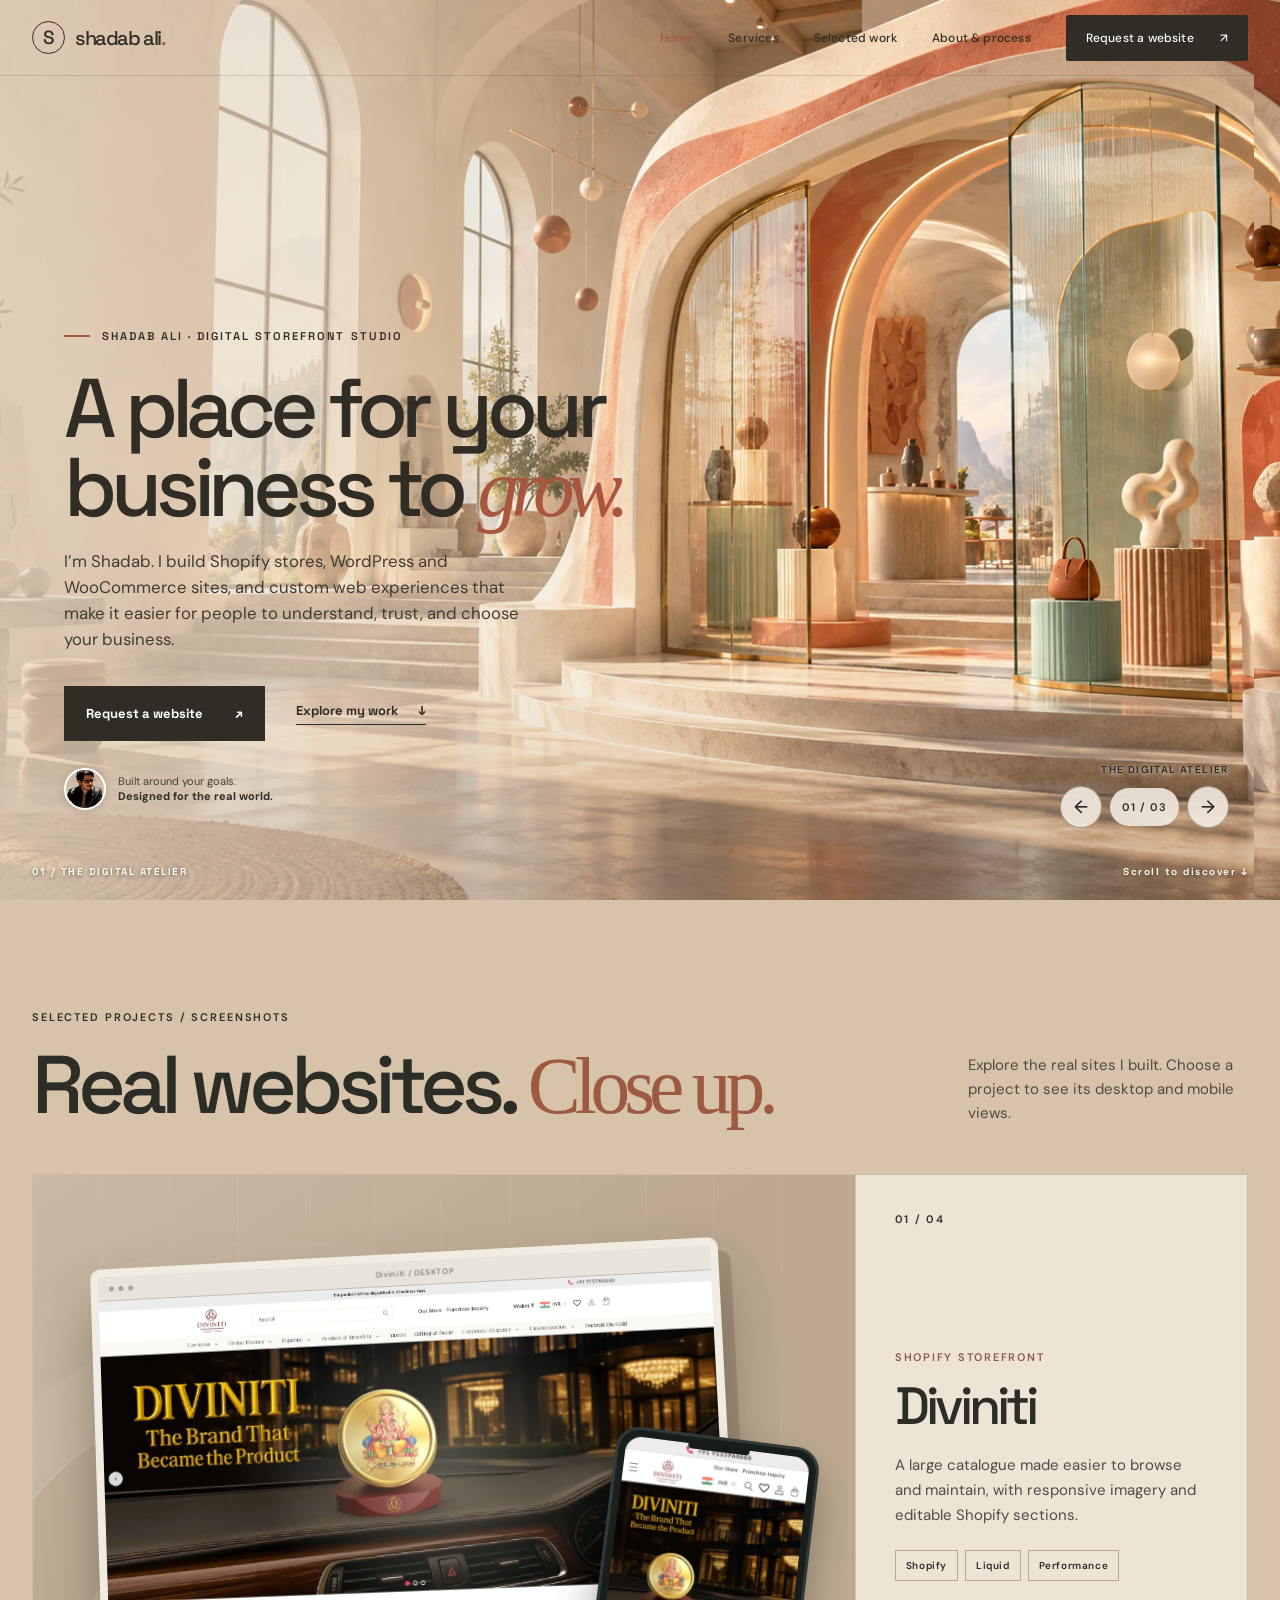
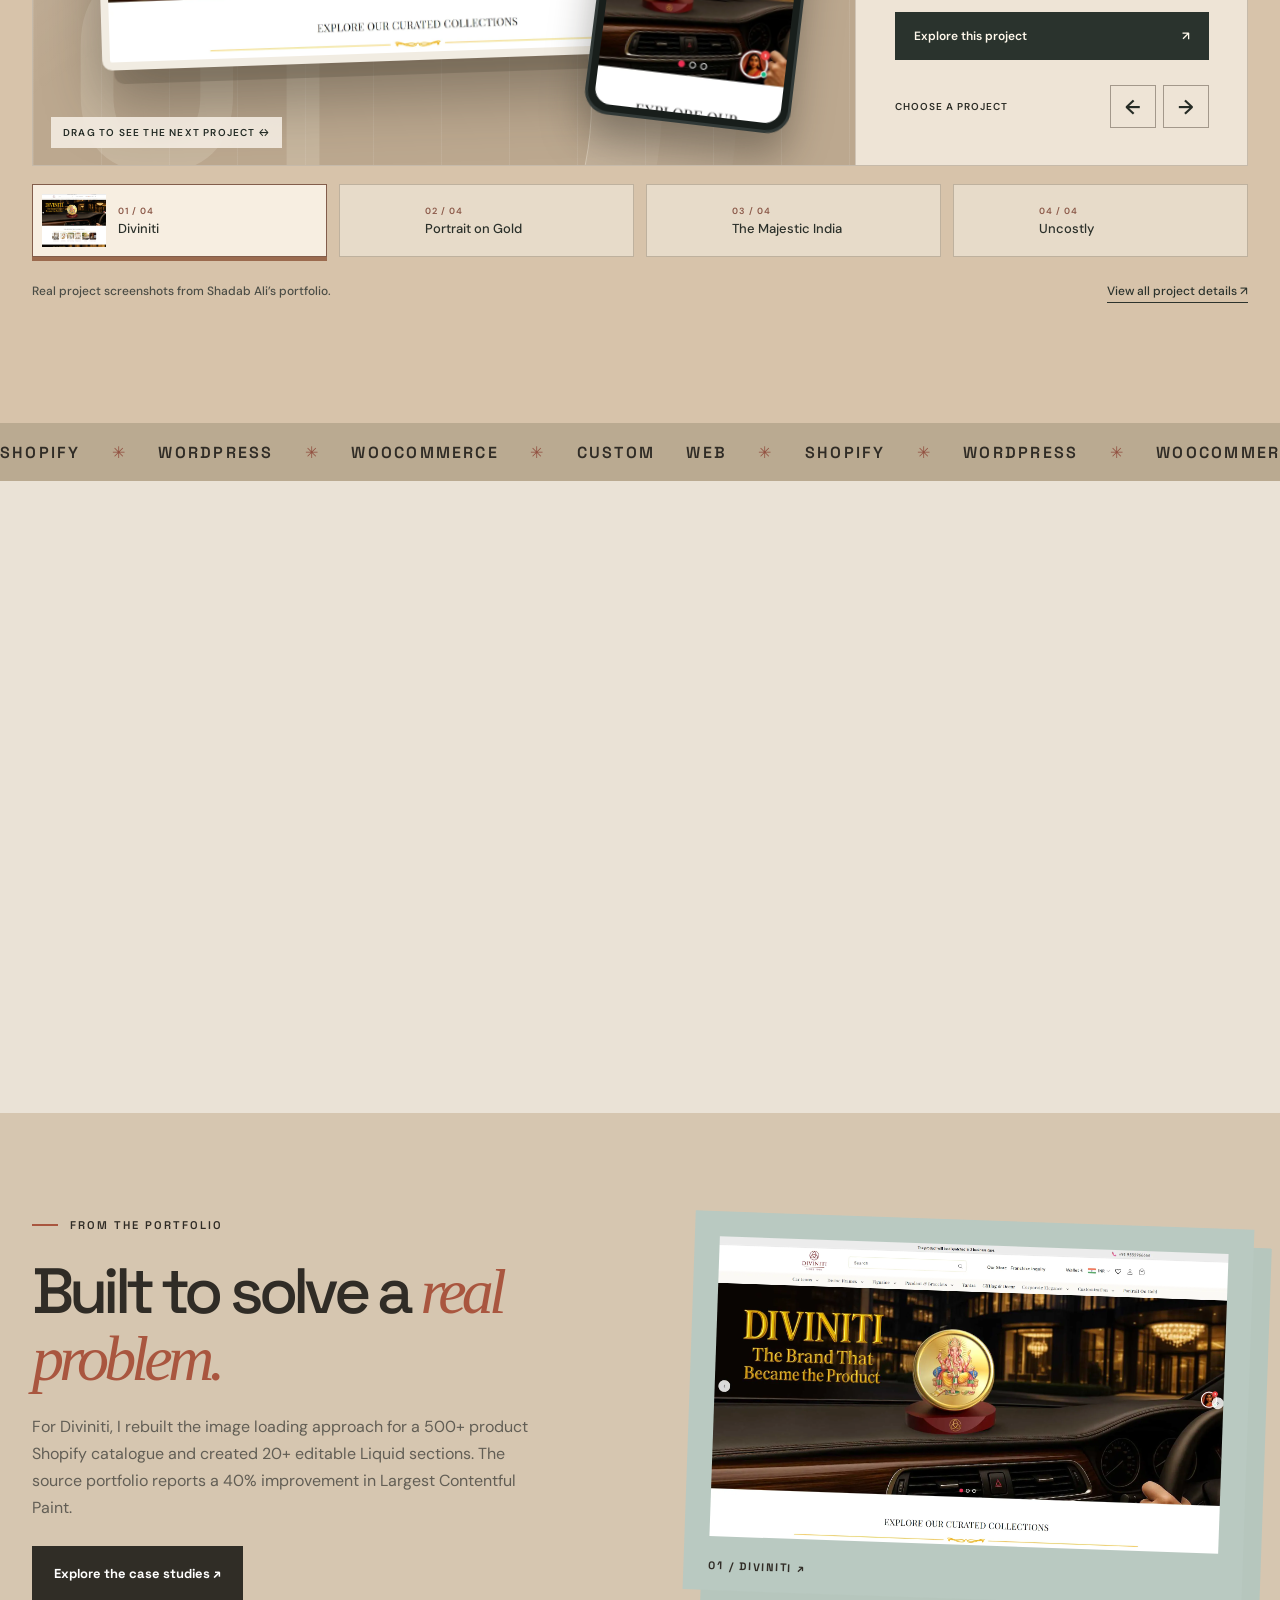
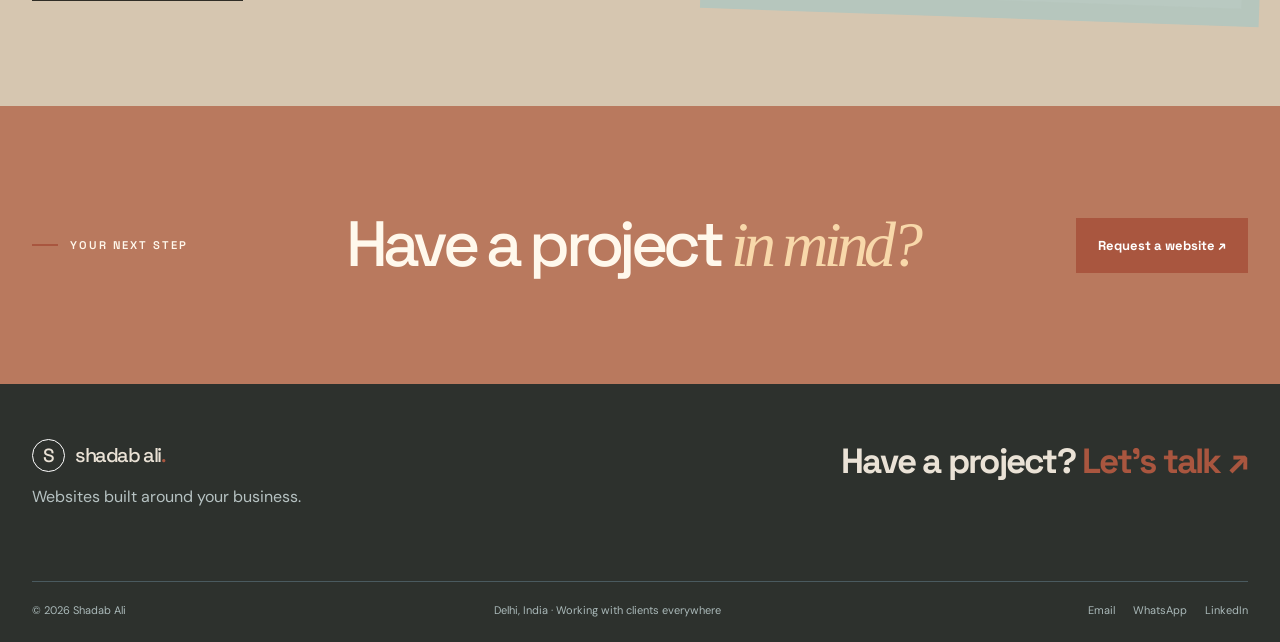
==== index.html @ 279d757e "Add files via upload" ====
<!doctype html>
<html lang="en">
<head>
  <meta charset="utf-8">
  <meta name="viewport" content="width=device-width, initial-scale=1">
  <meta name="theme-color" content="#1c3034">
  <meta name="description" content="Shadab Ali builds Shopify, WordPress, WooCommerce and custom websites. Explore the work and request a website.">
  <title>Websites built around your business | Shadab Ali</title>
  <link rel="preconnect" href="https://fonts.googleapis.com">
  <link rel="preconnect" href="https://fonts.gstatic.com" crossorigin>
  <link href="https://fonts.googleapis.com/css2?family=DM+Sans:wght@400;500;600;700&family=Space+Grotesk:wght@400;500;600;700&display=swap" rel="stylesheet">
  <link rel="stylesheet" href="styles.css">
  <link rel="stylesheet" href="art-direction-v2.css">
  <link rel="stylesheet" href="motion.css">
  <link rel="stylesheet" href="showcase.css">
  <script src="script.js" defer></script>
  <script src="motion.js" defer></script>
  <script src="showcase.js" defer></script>
</head>
<body class="page-home">
  <a class="skip-link" href="#main">Skip to content</a>
  <header class="site-header" id="top">
    <div class="shell header-inner">
      <a class="brand" href="index.html" aria-label="Shadab Ali, back to top"><span class="brand-symbol" aria-hidden="true">S<span>.</span></span><span>shadab ali<span class="brand-dot">.</span></span></a>
      <button class="menu-toggle" type="button" aria-controls="primary-nav" aria-expanded="false" aria-label="Open menu"><span></span><span></span></button>
      <nav class="nav" id="primary-nav" aria-label="Main navigation"><a href="index.html" aria-current="page">Home</a><a href="services.html">Services</a><a href="work.html">Selected work</a><a href="about.html">About & process</a><a class="nav-cta" href="contact.html">Request a website <span aria-hidden="true">↗</span></a></nav>
    </div>
  </header>

  <main id="main">
    <section class="hero shell" aria-labelledby="hero-title" data-motion-slider>
      <div class="motion-hero-media" aria-hidden="true">
        <img src="assets/hero-atelier-v2.png" alt="" data-caption="The digital atelier" decoding="async" loading="eager" fetchpriority="high" draggable="false" class="is-active">
        <img src="assets/hero-commerce-v3.png" alt="" data-caption="Commerce, reimagined" decoding="async" loading="lazy" fetchpriority="low" draggable="false" class="">
        <img src="assets/hero-garden-v3.png" alt="" data-caption="A storefront with room to grow" decoding="async" loading="lazy" fetchpriority="low" draggable="false" class="">
      </div>
      <canvas class="atelier-canvas" id="atelierCanvas" aria-hidden="true"></canvas>
      <div class="atelier-vignette" aria-hidden="true"></div>
      <div class="hero-copy">
        <p class="eyebrow"><span class="eyebrow-line"></span> Shadab Ali · Digital storefront studio</p>
        <h1 id="hero-title">A place for your business to <em>grow.</em></h1>
        <p class="hero-lede">I’m Shadab. I build Shopify stores, WordPress and WooCommerce sites, and custom web experiences that make it easier for people to understand, trust, and choose your business.</p>
        <div class="hero-actions"><a class="button button-dark" href="contact.html#inquiry">Request a website <span aria-hidden="true">↗</span></a><a class="text-link" href="#selected-projects">Explore my work <span aria-hidden="true">↓</span></a></div>
        <div class="hero-proof"><span class="proof-avatar"><img src="assets/profile.webp" alt="" width="40" height="40"></span><span>Built around your goals.<br><strong>Designed for the real world.</strong></span></div>
      </div>
      <div class="hero-scene" aria-label="Layered storefront preview shown when 3D graphics are unavailable">
        <div class="scene-halo" aria-hidden="true"></div>
        <div class="scene-orbit orbit-one" aria-hidden="true"></div><div class="scene-orbit orbit-two" aria-hidden="true"></div>
        <div class="scene-stage" id="sceneStage">
          <div class="scene-card scene-main">
            <div class="mock-browser"><i></i><i></i><i></i><span>yourstore.com</span></div>
            <div class="mock-content"><div class="mock-copy"><small>THE NEW COLLECTION</small><strong>Made to<br><em>stand out.</em></strong><span class="mock-button">Discover more ↗</span></div><div class="mock-product"><div class="product-disc"></div><div class="product-shadow"></div></div></div>
            <div class="mock-footer"><span>New arrivals</span><span>Collections</span><span>About</span></div>
          </div>
          <div class="scene-card scene-side"><div class="side-icon">↗</div><span>01 / 03</span><strong>Every detail<br>has a job.</strong><div class="side-bars"><i></i><i></i><i></i></div></div>
          <div class="scene-chip chip-top"><span class="chip-icon">✦</span><span>Built for your<br><strong>next chapter</strong></span></div>
          <div class="scene-chip chip-bottom"><span class="chip-spark">✳</span> Thoughtful by design</div>
        </div>
        <p class="scene-caption">Move your cursor to explore <span aria-hidden="true">↗</span></p>
      </div>
      <div class="motion-hero-caption" data-slide-caption aria-hidden="true">The digital atelier</div>
      <div class="motion-hero-controls" role="group" aria-label="Hero image slider"><button type="button" data-slide-prev aria-label="Previous scene">←</button><span class="motion-hero-count" data-slide-count aria-live="polite">01 / 03</span><button type="button" data-slide-next aria-label="Next scene">→</button></div>
      <div class="hero-bottom"><span>01 / THE DIGITAL ATELIER</span><span>Scroll to discover <span aria-hidden="true">↓</span></span></div>
    </section>

    <section class="project-showcase" id="selected-projects" aria-labelledby="project-showcase-title" data-project-showcase>
      <div class="project-showcase-shell project-showcase-head"><div><span class="project-showcase-kicker">Selected projects / screenshots</span><h2 id="project-showcase-title">Real websites. <em>Close up.</em></h2></div><p class="project-showcase-intro">Explore the real sites I built. Choose a project to see its desktop and mobile views.</p></div>
      <div class="project-showcase-shell project-showcase-layout">
        <div class="showcase-stage" aria-label="Drag to change the selected project">
          <div class="showcase-slide is-active" data-title="Diviniti" data-kind="Shopify storefront" data-description="A large catalogue made easier to browse and maintain, with responsive imagery and editable Shopify sections." data-tags="Shopify|Liquid|Performance" data-link="case-diviniti.html" data-color="#bca88f" aria-hidden="false">
          <div class="showcase-orbit" aria-hidden="true"></div><span class="showcase-art-number" aria-hidden="true">01</span>
          <div class="showcase-browser"><div class="showcase-browser-bar" aria-hidden="true"><i></i><i></i><i></i><span>Diviniti / DESKTOP</span></div><img src="assets/diviniti-desktop.webp" alt="Diviniti desktop website screenshot" loading="eager" decoding="async" draggable="false" width="1440" height="900"></div>
          <div class="showcase-phone"><img src="assets/diviniti-mobile.webp" alt="Diviniti mobile website screenshot" loading="eager" decoding="async" draggable="false" width="390" height="844"></div>
        </div><div class="showcase-slide" data-title="Portrait on Gold" data-kind="Custom commerce" data-description="A personalized shopping journey with custom variant logic, fast filtering and order verification." data-tags="Shopify|JavaScript|Personalization" data-link="case-portrait-on-gold.html" data-color="#bfa997" aria-hidden="true">
          <div class="showcase-orbit" aria-hidden="true"></div><span class="showcase-art-number" aria-hidden="true">02</span>
          <div class="showcase-browser"><div class="showcase-browser-bar" aria-hidden="true"><i></i><i></i><i></i><span>Portrait on Gold / DESKTOP</span></div><img src="assets/pog-desktop.webp" alt="Portrait on Gold desktop website screenshot" loading="lazy" decoding="async" draggable="false" width="1440" height="900"></div>
          <div class="showcase-phone"><img src="assets/pog-mobile.webp" alt="Portrait on Gold mobile website screenshot" loading="lazy" decoding="async" draggable="false" width="390" height="844"></div>
        </div><div class="showcase-slide" data-title="The Majestic India" data-kind="Content experience" data-description="A mobile-first WordPress experience with clear paths for each program and an easy application journey." data-tags="WordPress|Elementor|Mobile UI" data-link="work.html#majestic" data-color="#c2ad9f" aria-hidden="true">
          <div class="showcase-orbit" aria-hidden="true"></div><span class="showcase-art-number" aria-hidden="true">03</span>
          <div class="showcase-browser"><div class="showcase-browser-bar" aria-hidden="true"><i></i><i></i><i></i><span>The Majestic India / DESKTOP</span></div><img src="assets/majestic-desktop.webp" alt="The Majestic India desktop website screenshot" loading="lazy" decoding="async" draggable="false" width="1440" height="900"></div>
          <div class="showcase-phone"><img src="assets/majestic-mobile.webp" alt="The Majestic India mobile website screenshot" loading="lazy" decoding="async" draggable="false" width="390" height="844"></div>
        </div><div class="showcase-slide" data-title="Uncostly" data-kind="Product catalogue" data-description="A WooCommerce catalogue that helps visitors compare equipment and choose a purchase or rental path." data-tags="WooCommerce|Comparison|Catalogue UX" data-link="work.html#uncostly" data-color="#aab4ad" aria-hidden="true">
          <div class="showcase-orbit" aria-hidden="true"></div><span class="showcase-art-number" aria-hidden="true">04</span>
          <div class="showcase-browser"><div class="showcase-browser-bar" aria-hidden="true"><i></i><i></i><i></i><span>Uncostly / DESKTOP</span></div><img src="assets/uncostly-desktop.webp" alt="Uncostly desktop website screenshot" loading="lazy" decoding="async" draggable="false" width="1440" height="900"></div>
          <div class="showcase-phone"><img src="assets/uncostly-mobile.webp" alt="Uncostly mobile website screenshot" loading="lazy" decoding="async" draggable="false" width="390" height="844"></div>
        </div>
          <span class="showcase-stage-label">Drag to see the next project ↔</span>
        </div>
        <div class="showcase-info"><span class="showcase-count" data-project-count aria-live="polite">01 / 04</span><p class="showcase-kind" data-project-kind>Shopify storefront</p><h3 data-project-title>Diviniti</h3><p class="showcase-description" data-project-description></p><div class="showcase-tags" data-project-tags></div><a class="showcase-link" data-project-link href="case-diviniti.html">Explore this project <span aria-hidden="true">↗</span></a><div class="showcase-navigation"><span>Choose a project</span><div><button type="button" data-project-prev aria-label="Previous project">←</button><button type="button" data-project-next aria-label="Next project">→</button></div></div></div>
      </div>
      <div class="project-showcase-shell showcase-thumbnails" role="group" aria-label="Project screenshots"><button type="button" class="showcase-thumbnail" data-project-index="0" aria-pressed="true" aria-label="Show Diviniti screenshots"><img src="assets/diviniti-desktop.webp" alt="" loading="lazy" decoding="async" width="64" height="53"><span><small>01 / 04</small>Diviniti</span></button><button type="button" class="showcase-thumbnail" data-project-index="1" aria-pressed="false" aria-label="Show Portrait on Gold screenshots"><img src="assets/pog-desktop.webp" alt="" loading="lazy" decoding="async" width="64" height="53"><span><small>02 / 04</small>Portrait on Gold</span></button><button type="button" class="showcase-thumbnail" data-project-index="2" aria-pressed="false" aria-label="Show The Majestic India screenshots"><img src="assets/majestic-desktop.webp" alt="" loading="lazy" decoding="async" width="64" height="53"><span><small>03 / 04</small>The Majestic India</span></button><button type="button" class="showcase-thumbnail" data-project-index="3" aria-pressed="false" aria-label="Show Uncostly screenshots"><img src="assets/uncostly-desktop.webp" alt="" loading="lazy" decoding="async" width="64" height="53"><span><small>04 / 04</small>Uncostly</span></button></div>
      <div class="project-showcase-shell showcase-footer"><span>Real project screenshots from Shadab Ali’s portfolio.</span><a href="work.html">View all project details ↗</a></div>
    </section>

    <div class="marquee" aria-label="Shopify, WordPress, WooCommerce, custom web development"><div>SHOPIFY <b>✳</b> WORDPRESS <b>✳</b> WOOCOMMERCE <b>✳</b> CUSTOM WEB <b>✳</b> SHOPIFY <b>✳</b> WORDPRESS <b>✳</b> WOOCOMMERCE <b>✳</b> CUSTOM WEB <b>✳</b></div></div>

    <section class="home-paths section" aria-labelledby="home-paths-title"><div class="shell"><div class="section-head"><p class="eyebrow"><span class="eyebrow-line"></span> Start here</p><h2 id="home-paths-title">Find the path that <em>fits.</em></h2></div><div class="home-path-grid"><a href="services.html" class="home-path"><span>01 / SERVICES</span><h3>What can we build?</h3><p>Shopify, WordPress, WooCommerce, and custom sites shaped around your business.</p><b aria-hidden="true">↗</b></a><a href="work.html" class="home-path"><span>02 / SELECTED WORK</span><h3>See the work.</h3><p>Four projects, their challenges, and the features built to solve them.</p><b aria-hidden="true">↗</b></a><a href="about.html" class="home-path"><span>03 / HOW IT WORKS</span><h3>Meet your developer.</h3><p>Learn who I am and how we’ll move from first conversation to launch.</p><b aria-hidden="true">↗</b></a></div></div></section>
    <section class="home-feature section" aria-labelledby="home-feature-title"><div class="shell home-feature-layout"><div><p class="eyebrow"><span class="eyebrow-line"></span> From the portfolio</p><h2 id="home-feature-title">Built to solve a <em>real problem.</em></h2><p>For Diviniti, I rebuilt the image loading approach for a 500+ product Shopify catalogue and created 20+ editable Liquid sections. The source portfolio reports a 40% improvement in Largest Contentful Paint.</p><a class="button button-dark" href="work.html">Explore the case studies ↗</a></div><a class="home-feature-image" href="work.html" aria-label="Explore Diviniti case study"><img src="assets/diviniti-desktop.webp" alt="Diviniti ecommerce homepage" loading="lazy" width="1200" height="800"><span>01 / DIVINITI ↗</span></a></div></section>
    <section class="home-contact section"><div class="shell"><p class="eyebrow"><span class="eyebrow-line"></span> Your next step</p><h2>Have a project <em>in mind?</em></h2><a class="button button-accent" href="contact.html">Request a website ↗</a></div></section>
  </main>

  <footer class="footer"><div class="shell"><div class="footer-top"><div><a class="brand" href="index.html"><span class="brand-symbol" aria-hidden="true">S<span>.</span></span><span>shadab ali<span class="brand-dot">.</span></span></a><p>Websites built around your business.</p></div><a class="footer-big-link" href="contact.html#inquiry">Have a project? <span>Let’s talk ↗</span></a></div><div class="footer-bottom"><span>© <span id="year">2026</span> Shadab Ali</span><span>Delhi, India · Working with clients everywhere</span><div><a href="mailto:shadab18ali@gmail.com">Email</a><a href="https://wa.me/919931394885" target="_blank" rel="noopener noreferrer">WhatsApp</a><a href="https://linkedin.com/in/shadab-ali-7b0261238" target="_blank" rel="noopener noreferrer">LinkedIn</a></div></div></div></footer>
</body>
</html>
---- styles.css ----
:root{--ink:#101f2b;--muted:#5f6b71;--paper:#f4f1e9;--cream:#e9e6da;--line:#cdd0ca;--orange:#f1683e;--teal:#65bcb3;--white:#fffdf7;--font:'DM Sans',sans-serif;--display:'Space Grotesk',sans-serif}*{box-sizing:border-box}html{scroll-behavior:smooth}body{margin:0;background:var(--paper);color:var(--ink);font-family:var(--font);-webkit-font-smoothing:antialiased}body.menu-open{overflow:hidden}a{color:inherit;text-decoration:none}button,input,select,textarea{font:inherit}button{cursor:pointer}img{display:block;max-width:100%}::selection{background:var(--orange);color:white}.shell{width:min(100% - 64px,1280px);margin:auto}.skip-link{position:absolute;left:16px;top:-60px;background:white;padding:12px;z-index:50}.skip-link:focus{top:10px}:focus-visible{outline:3px solid var(--orange);outline-offset:4px}.site-header{height:84px;position:relative;z-index:30;border-bottom:1px solid rgba(16,31,43,.12);background:var(--paper)}.header-inner{height:100%;display:flex;align-items:center;justify-content:space-between}.brand{display:inline-flex;align-items:center;gap:10px;font:700 20px var(--display);letter-spacing:-.07em;white-space:nowrap}.brand-dot,.brand-symbol span{color:var(--orange)}.brand-symbol{width:33px;height:33px;border:2px solid var(--ink);display:grid;place-items:center;line-height:1;font-size:21px;transform:rotate(-8deg)}.brand-symbol span{position:absolute;right:3px;bottom:0}.nav{display:flex;gap:35px;align-items:center;font-size:13px;font-weight:700}.nav>a:not(.nav-cta){transition:color .2s}.nav>a:hover{color:var(--orange)}.nav-cta{background:var(--ink);color:white;padding:15px 20px;display:flex;gap:26px;transition:background .2s,transform .2s}.nav-cta:hover{background:var(--orange);transform:translateY(-2px)}.menu-toggle{display:none}.hero{min-height:690px;position:relative;display:grid;grid-template-columns:52% 48%;align-items:center;padding-top:60px;padding-bottom:85px}.hero-copy{position:relative;z-index:2;padding-bottom:25px}.eyebrow{font:700 11px var(--display);text-transform:uppercase;letter-spacing:.2em;display:flex;align-items:center;gap:12px;margin:0 0 26px}.eyebrow-line{display:inline-block;width:26px;height:2px;background:var(--orange)}h1,h2,h3,p{margin-top:0}h1,h2,h3{font-family:var(--display);letter-spacing:-.065em}h1{font-size:clamp(58px,6.5vw,102px);line-height:.99;margin-bottom:30px;max-width:690px}h1 em,h2 em{color:var(--orange);font-style:normal}.hero-lede{max-width:560px;font-size:17px;line-height:1.7;color:#45545a;margin-bottom:34px}.hero-actions{display:flex;align-items:center;gap:31px}.button{display:inline-flex;align-items:center;justify-content:space-between;gap:32px;border:0;min-height:55px;padding:0 22px;font:700 13px var(--display);transition:transform .2s,background .2s,color .2s}.button:hover{transform:translateY(-3px)}.button-dark{background:var(--ink);color:white}.button-dark:hover{background:var(--orange)}.text-link{font:700 13px var(--display);border-bottom:1px solid var(--ink);padding-bottom:5px;display:inline-flex;gap:20px}.text-link:hover{color:var(--orange);border-color:var(--orange)}.hero-proof{display:flex;align-items:center;gap:12px;margin-top:52px;color:var(--muted);font-size:11px;line-height:1.35}.hero-proof strong{color:var(--ink);font-weight:700}.proof-avatar{width:42px;height:42px;border-radius:50%;overflow:hidden;border:2px solid white;box-shadow:0 2px 10px #0002}.proof-avatar img{width:100%;height:100%;object-fit:cover;object-position:center 25%}.hero-scene{position:relative;width:100%;height:530px;perspective:1100px;isolation:isolate}.scene-halo{position:absolute;width:87%;aspect-ratio:1;border-radius:50%;background:radial-gradient(circle at 48% 47%,#d4e5dc 0%,#dce4d8 49%,transparent 70%);left:6%;top:1%}.scene-orbit{position:absolute;border:1px solid #a7b9b4;border-radius:50%;width:76%;height:35%;left:10%;top:32%;transform:rotate(-25deg)}.orbit-two{transform:rotate(55deg);width:68%;left:15%}.scene-stage{position:absolute;inset:0;transform-style:preserve-3d;transform:rotateX(5deg) rotateY(-12deg);transition:transform .35s ease-out}.scene-card,.scene-chip{position:absolute;box-shadow:0 25px 55px #17282c30}.scene-main{left:15%;top:14%;width:66%;height:66%;background:#f9f4e9;border:6px solid var(--ink);border-radius:12px;overflow:hidden;transform:translateZ(48px) rotate(-6deg)}.mock-browser{height:28px;background:#fff;display:flex;align-items:center;gap:5px;padding:0 9px;border-bottom:1px solid #ddd}.mock-browser i{width:5px;height:5px;border-radius:50%;background:#bdc4c0}.mock-browser i:first-child{background:var(--orange)}.mock-browser span{margin:auto;font-size:6px;letter-spacing:.06em;color:#777}.mock-content{height:calc(100% - 48px);display:flex;background:#ecddc1}.mock-copy{width:53%;padding:13% 0 0 8%;position:relative;z-index:1}.mock-copy small{font:700 7px var(--display);letter-spacing:.16em}.mock-copy strong{display:block;font:700 clamp(23px,3vw,47px)/.95 var(--display);letter-spacing:-.07em;margin:16px 0}.mock-copy em{color:#c75e42;font-style:normal}.mock-button{background:var(--ink);color:white;font:700 7px var(--display);padding:8px 11px;display:inline-block}.mock-product{position:relative;width:47%;display:grid;place-items:center;background:radial-gradient(circle,#e6c3a1 0 39%,transparent 40%)}.product-disc{width:66%;aspect-ratio:.75;background:linear-gradient(125deg,#e7b48f 5%,#a6422d 42%,#702e27 53%,#d8784c 88%);border-radius:45% 45% 15% 15%;box-shadow:inset -18px -12px 25px #53251a55,16px 12px 18px #49261838;transform:rotate(-11deg)}.product-shadow{position:absolute;bottom:9%;width:65%;height:10px;background:#473b3160;filter:blur(12px);border-radius:50%}.mock-footer{height:20px;display:flex;gap:16px;padding:5px 14px;font:600 6px var(--display);background:#fff}.scene-side{right:4%;top:36%;width:27%;height:38%;background:#5eaa9e;color:var(--ink);border:5px solid var(--ink);border-radius:10px;padding:17px 15px;transform:translateZ(105px) rotate(9deg);display:flex;flex-direction:column;justify-content:space-between}.scene-side>span{font:700 9px var(--display)}.scene-side strong{font:700 clamp(15px,1.5vw,23px)/1 var(--display);letter-spacing:-.06em}.side-icon{font-size:29px;align-self:flex-end}.side-bars{display:flex;gap:5px}.side-bars i{width:27%;height:6px;background:#194447}.side-bars i:nth-child(2){opacity:.6}.side-bars i:nth-child(3){opacity:.25}.scene-chip{background:#fffdf7;border:2px solid var(--ink);display:flex;align-items:center;gap:10px;font:600 10px/1.15 var(--display);padding:10px 14px;transform:translateZ(150px)}.chip-top{right:6%;top:6%;transform:translateZ(150px) rotate(8deg)}.chip-icon{font-size:25px;color:var(--orange)}.chip-bottom{left:5%;bottom:8%;transform:translateZ(130px) rotate(-6deg);font-size:11px}.chip-spark{font-size:24px;color:var(--orange)}.scene-caption{position:absolute;bottom:0;right:8%;font:700 10px var(--display);text-transform:uppercase;letter-spacing:.15em;color:#7e8d8a}.hero-bottom{position:absolute;bottom:25px;left:0;right:0;display:flex;justify-content:space-between;font:700 10px var(--display);letter-spacing:.15em;color:#71817f}.marquee{background:var(--ink);color:var(--paper);height:71px;overflow:hidden;display:flex;align-items:center;white-space:nowrap}.marquee div{font:600 22px var(--display);letter-spacing:.04em;word-spacing:25px;min-width:max-content;animation:marquee 28s linear infinite}.marquee b{color:var(--orange);font-weight:400}@keyframes marquee{to{transform:translateX(-50%)}}.section{padding:115px 0;scroll-margin-top:30px}.section-head{max-width:760px;margin-bottom:48px}.section-head h2,.section h2{font-size:clamp(44px,5vw,72px);line-height:1.04;margin-bottom:20px}.section-head>p:last-child{max-width:530px;color:var(--muted);line-height:1.7;font-size:16px}.service-grid{display:grid;grid-template-columns:repeat(3,1fr);gap:16px}.service-card{background:#fffdf7;border:1px solid #d9dcd4;padding:24px;min-height:465px;display:flex;flex-direction:column;position:relative;transition:transform .25s,box-shadow .25s;transform-style:preserve-3d}.service-card:hover{box-shadow:0 24px 45px #12293118}.service-number,.project-meta{font:700 10px var(--display);letter-spacing:.16em}.service-visual{height:192px;margin:17px 0 25px;position:relative;overflow:hidden;display:grid;place-items:center;transform:translateZ(22px)}.visual-shopify{background:#ddede0}.cube{position:absolute;width:75px;height:75px;background:#94b493;transform:rotate(-30deg) skew(10deg,10deg);box-shadow:14px 15px 0 #517559,28px 29px 0 #2f5542}.cube-one{left:32%;top:30%}.cube-two{left:56%;top:47%;width:50px;height:50px;background:#e0a16f;box-shadow:11px 10px 0 #a86d43,22px 20px 0 #85583d}.cube-three{left:21%;top:57%;width:38px;height:38px;background:#efc89a;box-shadow:8px 8px 0 #bd875d,16px 16px 0 #956842}.visual-wordpress{background:#d8e7e9}.wp-ring{width:120px;height:120px;border-radius:50%;border:16px solid #336b75;color:#336b75;background:#f4f1e9;display:grid;place-items:center;font:700 68px Georgia;box-shadow:12px 15px 0 #224954;transform:rotate(-13deg)}.wp-tile{position:absolute;width:45px;height:45px;right:25%;top:18%;background:var(--orange);transform:rotate(22deg);box-shadow:7px 7px 0 #c34b2c}.visual-custom{background:#e7dfed}.custom-window{width:155px;height:105px;border:8px solid #6b6194;background:#f9f6ff;transform:rotate(-12deg);box-shadow:13px 15px 0 #3e385a;padding:15px;display:block}.custom-window i{display:block;width:72%;height:7px;background:#afa8c9;margin-bottom:8px}.custom-window i:nth-child(2){width:45%}.custom-window i:nth-child(3){width:60%}.custom-window b{position:absolute;right:14px;bottom:5px;color:var(--orange);font-size:35px}.service-card h3{font-size:28px;margin:0 0 12px}.service-card p{font-size:14px;line-height:1.65;color:var(--muted);margin-bottom:25px}.service-card a{margin-top:auto;font:700 12px var(--display);display:flex;justify-content:space-between;border-top:1px solid #d6d9d2;padding-top:17px}.service-card a:hover{color:var(--orange)}.work{background:#e6e8df}.work-head{max-width:none;display:flex;align-items:end;justify-content:space-between;gap:50px}.work-head p:last-child{max-width:300px;color:var(--muted);line-height:1.65}.work-grid{display:grid;grid-template-columns:repeat(2,1fr);gap:50px 20px}.project{min-width:0;transition:transform .25s}.project-image{height:325px;background:#c6d3d0;overflow:hidden;display:block;position:relative}.project-large .project-image{background:#d0dbd6}.project:nth-child(2) .project-image{background:#e6d4c4}.project:nth-child(3) .project-image{background:#dcd3d4}.project:nth-child(4) .project-image{background:#d0dfdf}.project-image img{width:100%;height:100%;object-fit:cover;object-position:top center;transition:transform .6s}.project-image:hover img{transform:scale(1.035)}.visit-dot{position:absolute;right:18px;bottom:18px;width:43px;height:43px;border-radius:50%;background:var(--orange);color:white;display:grid;place-items:center;font-size:22px}.project-meta{display:flex;justify-content:space-between;color:#65736e;border-bottom:1px solid #b9c1b9;padding:18px 0 13px}.project-copy{padding-top:18px}.project h3{font-size:34px;margin:0 0 8px}.project p{color:#5e6a65;font-size:14px;line-height:1.65;max-width:530px;min-height:69px}.project-link{font:700 12px var(--display);border-bottom:1px solid currentColor;padding-bottom:4px}.project-link:hover{color:var(--orange)}.work-note{font-size:11px;color:#68736d;margin:42px 0 0}.process{background:var(--ink);color:var(--paper)}.process-layout{display:grid;grid-template-columns:1fr 1fr;gap:10%}.process-intro h2{max-width:540px}.process-intro>p:not(.eyebrow){color:#b5c1c1;line-height:1.7;max-width:445px;margin-bottom:28px}.button-light{background:#e8e6dc;color:var(--ink)}.button-light:hover{background:var(--orange);color:white}.steps{border-top:1px solid #516068}.step{display:grid;grid-template-columns:75px 1fr;gap:15px;padding:25px 0;border-bottom:1px solid #516068}.step>span{color:var(--orange);font:600 17px var(--display)}.step h3{font-size:23px;margin-bottom:6px}.step p{font-size:14px;line-height:1.55;color:#b5c1c1;margin-bottom:0}.about-layout{display:grid;grid-template-columns:45% 1fr;align-items:center;gap:9%}.about-photo{height:570px;background:#ced8d0;position:relative;overflow:hidden}.about-photo img{width:100%;height:100%;object-fit:cover;object-position:center 19%;filter:saturate(.8)}.photo-caption{position:absolute;bottom:0;left:0;right:0;background:var(--orange);color:white;padding:18px 23px;display:flex;justify-content:space-between;font:700 16px var(--display)}.about-copy>p:not(.eyebrow){font-size:16px;line-height:1.75;color:var(--muted);max-width:550px}.about-tags{display:flex;flex-wrap:wrap;gap:8px;margin:28px 0}.about-tags span{border:1px solid #b6c2bc;padding:9px 11px;font:700 11px var(--display)}.faq{background:#f0e9dc}.faq-layout{display:grid;grid-template-columns:1fr 1fr;gap:9%}.faq-list{border-top:1px solid #bfc3b9}.faq details{border-bottom:1px solid #bfc3b9}.faq summary{cursor:pointer;list-style:none;font:600 17px var(--display);padding:22px 35px 22px 0;position:relative}.faq summary::-webkit-details-marker{display:none}.faq summary:after{content:'+';position:absolute;right:4px;font-size:24px;top:17px;color:var(--orange)}.faq details[open] summary:after{content:'−'}.faq details p{font-size:14px;line-height:1.65;color:var(--muted);max-width:520px;margin-bottom:23px}.inquiry{background:#d9e7e2}.inquiry-layout{display:grid;grid-template-columns:1fr 1fr;gap:9%;align-items:start}.inquiry-intro>p:not(.eyebrow){line-height:1.7;color:#4b605d;max-width:460px}.contact-alternatives{display:flex;flex-direction:column;align-items:start;gap:13px;margin-top:38px}.contact-alternatives a{font:700 14px var(--display);border-bottom:1px solid var(--ink);padding-bottom:4px}.contact-alternatives a:hover{color:var(--orange);border-color:var(--orange)}.inquiry-form{background:#fffdf7;padding:32px;box-shadow:15px 15px 0 #b7d4ca}.form-top{display:flex;justify-content:space-between;font:700 11px var(--display);letter-spacing:.16em;border-bottom:1px solid #cbd3cd;padding-bottom:20px;margin-bottom:23px}.form-top span:last-child{font-size:23px;color:var(--orange);line-height:.6}.inquiry-form label{display:block;font:700 12px var(--display);margin-bottom:19px}.inquiry-form label span{color:var(--orange)}.form-row{display:grid;grid-template-columns:1fr 1fr;gap:16px}.inquiry-form input,.inquiry-form select,.inquiry-form textarea{display:block;width:100%;margin-top:8px;border:1px solid #bfc8c2;background:#fafaf6;color:var(--ink);padding:12px 13px;border-radius:0;outline:none;font:400 13px var(--font)}.inquiry-form textarea{resize:vertical;min-height:100px}.inquiry-form input:focus,.inquiry-form select:focus,.inquiry-form textarea:focus{border-color:var(--orange);box-shadow:0 0 0 2px #f1683e2e}.button-accent{background:var(--orange);color:#fff;width:100%}.button-accent:hover{background:var(--ink)}.form-footnote{font-size:11px;line-height:1.5;color:#68736d;margin:13px 0 0}.footer{background:var(--ink);color:var(--paper);padding:55px 0 25px}.footer-top{display:flex;justify-content:space-between;align-items:start;padding-bottom:60px}.footer-top p{color:#b6c2c2;margin:14px 0}.footer .brand-symbol{border-color:white}.footer-big-link{font:700 clamp(21px,3vw,35px) var(--display);letter-spacing:-.05em}.footer-big-link span{color:var(--orange)}.footer-bottom{border-top:1px solid #4a5a5f;padding-top:21px;display:flex;justify-content:space-between;gap:15px;color:#aab9b9;font-size:11px}.footer-bottom div{display:flex;gap:18px}.footer-bottom a:hover{color:var(--orange)}
@media(max-width:1000px){.shell{width:min(100% - 40px,1280px)}.nav{gap:18px}.hero{grid-template-columns:54% 46%}.hero-scene{height:440px}.service-card{padding:18px}.service-card h3{font-size:24px}.service-visual{height:150px}.project-image{height:270px}}
@media(max-width:760px){.site-header{height:70px}.menu-toggle{display:flex;flex-direction:column;justify-content:center;gap:6px;width:42px;height:42px;border:1px solid var(--ink);background:transparent;align-items:center;z-index:2}.menu-toggle span{width:19px;height:2px;background:var(--ink)}.nav{display:none;position:absolute;top:70px;left:0;right:0;background:var(--paper);padding:24px 20px 30px;box-shadow:0 18px 25px #10202b22;flex-direction:column;align-items:stretch;gap:0}.nav.open{display:flex}.nav a{padding:15px 4px;border-bottom:1px solid #d6dad3}.nav .nav-cta{justify-content:space-between;color:white;margin-top:16px;padding:17px}.hero{display:flex;flex-direction:column;align-items:stretch;padding-top:56px;padding-bottom:80px}.hero-copy{padding-bottom:0}h1{font-size:clamp(52px,11vw,77px)}.hero-lede{font-size:15px}.hero-proof{margin-top:32px}.hero-scene{height:430px;max-width:520px;margin:10px auto 0}.hero-bottom{bottom:23px}.section{padding:80px 0}.service-grid{grid-template-columns:1fr}.service-card{min-height:auto;padding:22px}.service-visual{height:190px;margin:18px 0}.work-head,.process-layout,.about-layout,.faq-layout,.inquiry-layout{display:block}.work-head p:last-child{max-width:530px}.work-grid{gap:40px 16px}.process-intro{margin-bottom:48px}.about-photo{height:480px;max-width:520px;margin-bottom:42px}.faq-layout>div:first-child{margin-bottom:38px}.inquiry-intro{margin-bottom:40px}.footer-top{gap:30px}.footer-bottom{flex-wrap:wrap}}
@media(max-width:560px){.shell{width:min(100% - 32px,1280px)}.brand{font-size:18px}.hero{padding-top:45px}.hero .eyebrow{font-size:9px}.hero-actions{gap:18px;flex-wrap:wrap}.button{min-height:52px;padding:0 17px;gap:16px}.hero-scene{height:360px;margin-top:24px}.scene-main{left:12%;top:15%;width:69%;height:63%}.scene-side{height:36%;right:1%;top:42%;padding:10px}.chip-top{top:7%;right:1%}.chip-bottom{bottom:4%;left:0}.scene-caption{display:none}.marquee{height:55px}.marquee div{font-size:17px}.section h2{font-size:clamp(42px,9vw,55px)}.work-grid{grid-template-columns:1fr}.project-image{height:250px}.project p{min-height:0}.about-photo{height:420px}.form-row{grid-template-columns:1fr;gap:0}.inquiry-form{padding:22px;box-shadow:8px 8px 0 #b7d4ca}.footer-top,.footer-bottom{display:block}.footer-big-link{display:block;margin-top:26px}.footer-bottom>*{display:block;margin-bottom:13px}.footer-bottom div{display:flex;flex-wrap:wrap}}
@media(prefers-reduced-motion:reduce){html{scroll-behavior:auto}*,*:before,*:after{animation-duration:.01ms!important;animation-iteration-count:1!important;transition-duration:.01ms!important}.scene-stage{transform:none!important}.marquee div{animation:none}}

/* Interior pages and home gateways */
.nav a[aria-current="page"]:not(.nav-cta){color:var(--orange)}.nav .nav-cta[aria-current="page"]{background:var(--orange)}
.interior-intro{padding:76px 0 78px;background:var(--paper);overflow:hidden}.interior-intro .shell{position:relative}.interior-index{position:absolute;right:0;top:0;font:700 11px var(--display);letter-spacing:.18em;color:#7d8987}.interior-intro h1{max-width:900px;margin:0 0 23px;font-size:clamp(57px,7.6vw,108px)}.interior-intro>div>p:last-of-type{max-width:650px;color:var(--muted);font-size:17px;line-height:1.7}.interior-rule{height:1px;background:var(--line);margin-top:60px;position:relative}.interior-rule span{position:absolute;right:0;top:-24px;font-size:44px;color:var(--orange)}
.page-services .services,.page-work .work,.page-about .about,.page-contact .inquiry{padding-top:50px}.page-services .faq{padding-top:90px}.page-about .process{padding-top:100px}.page-contact .inquiry{padding-bottom:130px}
.home-paths{background:var(--paper)}.home-path-grid{display:grid;grid-template-columns:repeat(3,1fr);gap:16px}.home-path{min-height:265px;background:var(--white);border:1px solid #d9dcd4;padding:26px;display:flex;flex-direction:column;transition:transform .25s,background .25s}.home-path:hover{transform:translateY(-7px);background:#e9ece5}.home-path>span{font:700 10px var(--display);letter-spacing:.16em;color:var(--orange)}.home-path h3{font-size:29px;margin:37px 0 10px}.home-path p{font-size:14px;line-height:1.65;color:var(--muted);max-width:330px}.home-path b{font-size:24px;font-weight:400;margin-top:auto;align-self:flex-end}
.home-feature{background:#e6e8df}.home-feature-layout{display:grid;grid-template-columns:1fr 1fr;gap:8%;align-items:center}.home-feature-layout>div>p:not(.eyebrow){font-size:16px;line-height:1.7;color:var(--muted);max-width:520px;margin-bottom:25px}.home-feature-image{position:relative;display:block;background:#c6d4cf;padding:25px 25px 54px;transform:rotate(2deg);box-shadow:18px 18px 0 #b6c6bd;transition:transform .25s}.home-feature-image:hover{transform:rotate(0)}.home-feature-image img{width:100%;height:300px;object-fit:cover;object-position:top}.home-feature-image span{position:absolute;bottom:18px;left:25px;font:700 11px var(--display);letter-spacing:.16em}.home-contact{background:var(--teal)}.home-contact .shell{display:flex;align-items:center;justify-content:space-between;gap:25px}.home-contact .eyebrow{margin:0}.home-contact h2{max-width:600px;margin:0}
@media(max-width:760px){.interior-intro{padding:60px 0}.interior-intro h1{font-size:clamp(51px,10vw,75px)}.home-path-grid{grid-template-columns:1fr}.home-path{min-height:220px}.home-path h3{margin-top:24px}.home-feature-layout{grid-template-columns:1fr}.home-feature-image{margin-top:30px}.home-contact .shell{display:block}.home-contact .eyebrow{margin-bottom:25px}.home-contact h2{margin-bottom:28px}.nav a[aria-current="page"]:not(.nav-cta){border-left:3px solid var(--orange);padding-left:12px}}
@media(max-width:560px){.interior-intro{padding:50px 0 48px}.interior-intro h1{font-size:clamp(48px,11vw,67px)}.interior-intro>div>p:last-of-type{font-size:15px}.interior-rule{margin-top:40px}.home-feature-image img{height:220px}.home-contact .button{width:100%}}

/* Digital Atelier art direction */
:root{--ink:#1c3034;--muted:#5d6966;--paper:#e9e4d9;--cream:#d7cfbf;--orange:#d85533;--teal:#66a59a;--white:#f7f1e6}
body{background:var(--paper)}.site-header{background:var(--paper);height:76px}.brand-symbol{border-radius:50%;transform:none;border-width:1.5px;font-size:19px}.nav{font-size:12px;letter-spacing:.015em}.nav-cta{border-radius:2px}.eyebrow{letter-spacing:.23em}
.page-home .site-header{position:absolute;inset:0 0 auto;z-index:30;background:transparent;border-bottom:1px solid #1c30342b}.page-home .nav-cta{background:var(--ink)}
.page-home .hero{width:100%;height:max(730px,100svh);min-height:0;padding:0;display:block;overflow:hidden;background:#d9d2c4;isolation:isolate}.atelier-canvas{position:absolute;inset:0;width:100%;height:100%;display:block;z-index:0;opacity:0;transition:opacity .8s}.webgl-ready .atelier-canvas{opacity:1}.atelier-vignette{position:absolute;inset:0;z-index:1;background:linear-gradient(90deg,#e9e4d9 0%,#e9e4d9ed 19%,#e9e4d9b0 38%,#e9e4d914 68%,transparent 100%);pointer-events:none}.page-home .hero-copy{position:absolute;left:max(32px,calc((100vw - 1280px)/2));top:29%;width:min(570px,47vw);z-index:3;padding:0}.page-home .hero h1{font-size:clamp(64px,6.8vw,103px);line-height:.94;letter-spacing:-.085em;margin-bottom:25px;max-width:630px}.page-home .hero h1 em{font-style:italic;font-family:Georgia,serif;font-weight:400;letter-spacing:-.09em;color:var(--orange)}.page-home .hero-lede{font-size:15px;line-height:1.67;max-width:450px;color:#3e4d4d}.page-home .hero-actions{margin-top:28px}.page-home .hero-proof{margin-top:50px}.page-home .hero-scene{position:absolute;width:53%;max-width:750px;height:76%;top:14%;right:0;z-index:0;transition:opacity .6s,visibility .6s}.page-home .webgl-ready .hero-scene{opacity:0;visibility:hidden}.page-home .hero-bottom{left:max(32px,calc((100vw - 1280px)/2));right:max(32px,calc((100vw - 1280px)/2));bottom:24px;z-index:4;color:var(--ink)}.page-home .scene-caption{display:none}.page-home .button-dark{background:var(--ink)}
.marquee{height:58px;background:#233b3e}.marquee div{font-size:16px;letter-spacing:.14em}.section{padding-top:105px;padding-bottom:105px}.section h2{letter-spacing:-.075em}.section h2 em{font-family:Georgia,serif;font-style:italic;font-weight:400;letter-spacing:-.075em}.home-path{background:#eee9dd;border-color:#c4c3b9}.home-path>span{color:#b94f32}.home-path:hover{background:#f7f1e6}.home-feature{background:#dbded5}.home-feature-image{background:#b9c9c1}.home-contact{background:#a5bdb0}.home-contact .button-accent{width:auto;white-space:nowrap}
.interior-intro{background:#e9e4d9;padding-top:90px;padding-bottom:92px;position:relative;isolation:isolate}.interior-intro:before{content:'';position:absolute;right:7%;top:17%;width:min(35vw,470px);height:min(35vw,470px);border:34px solid #ccd6cc;border-radius:11%;transform:perspective(700px) rotateY(-28deg) rotateX(12deg) rotate(-9deg);box-shadow:24px 29px 0 #8aa49a,50px 55px 50px #243a3927;opacity:.6;z-index:-1}.interior-intro h1{font-size:clamp(57px,7vw,99px);max-width:860px}.interior-intro h1 em{font-family:Georgia,serif;font-weight:400;letter-spacing:-.085em}.interior-intro .eyebrow{margin-bottom:45px}.interior-rule{background:#afb7ad}.page-work .work{background:#dfdfd6}.page-about .process{background:#233b3e}.page-contact .inquiry{background:#c5d9ce}.page-services .faq{background:#e4dacb}
.service-grid{gap:12px}.service-card{background:#f5f0e5;border-color:#d1cdbf}.service-card:hover{box-shadow:14px 14px 0 #b4c9bd}.service-visual{height:230px}.visual-shopify{background:#c6d6c6}.visual-wordpress{background:#c6d6d4}.visual-custom{background:#ded1ce}
.work-grid{grid-template-columns:repeat(3,minmax(0,1fr));gap:70px 22px}.project:first-child{grid-column:1/-1;display:grid;grid-template-columns:1.5fr 1fr;grid-template-rows:auto auto 1fr;column-gap:50px;align-items:start}.project:first-child .project-image{grid-row:1/4;height:480px}.project:first-child .project-meta{grid-column:2}.project:first-child .project-copy{grid-column:2}.project:first-child .project-link{grid-column:2;justify-self:start;align-self:end}.project:not(:first-child) .project-image{height:250px}.project:not(:first-child) h3{font-size:29px}.project:not(:first-child) p{min-height:115px}.project-image{background:#c9d3ca}.project-image img{filter:saturate(.82)}.visit-dot{background:var(--orange)}
.about-photo img{filter:saturate(.65)}.photo-caption{background:#254d50}.inquiry-form{box-shadow:16px 16px 0 #9bbdae}.footer{background:#1c3034}
@media(max-width:1000px){.page-home .hero-copy{width:53vw}.page-home .hero h1{font-size:clamp(56px,7vw,80px)}.page-home .hero-scene{width:50%;right:-3%}.work-grid{grid-template-columns:repeat(2,minmax(0,1fr))}.project:first-child{grid-column:1/-1}.project:not(:first-child):last-child{grid-column:1/-1}.project:not(:first-child) .project-image{height:310px}}
@media(max-width:760px){.page-home .site-header{height:70px}.page-home .hero{height:auto;min-height:850px;padding-bottom:30px}.page-home .hero-copy{position:relative;left:auto;top:auto;width:auto;max-width:620px;margin:0 20px;padding-top:118px}.page-home .hero h1{font-size:clamp(56px,11vw,83px);max-width:600px}.page-home .hero-lede{max-width:490px}.page-home .hero-scene{width:90%;height:430px;top:auto;bottom:38px;right:-8%;opacity:.75}.atelier-vignette{background:linear-gradient(180deg,#e9e4d9 0%,#e9e4d9ed 20%,#e9e4d9ad 54%,#e9e4d900 85%)}.page-home .hero-bottom{left:20px;right:20px}.page-home .hero-proof{margin-top:25px}.interior-intro:before{right:-10%;top:33%;opacity:.3}.work-grid{display:block}.project{margin-bottom:50px}.project:first-child{display:block}.project:first-child .project-image,.project:not(:first-child) .project-image{height:320px}.project:not(:first-child) p{min-height:0}.project:first-child .project-link{display:inline-block}.page-home .nav{background:#e9e4d9}}
@media(max-width:560px){.page-home .hero{min-height:900px}.page-home .hero-copy{margin:0 16px;padding-top:106px}.page-home .hero h1{font-size:clamp(54px,13vw,75px)}.page-home .hero-lede{font-size:14px;max-width:350px}.page-home .hero-scene{height:385px;bottom:47px;width:100%;right:-12%;opacity:.95}.page-home .hero-actions{gap:20px}.page-home .hero-bottom{left:16px;right:16px}.page-home .hero-bottom span:last-child{display:none}.atelier-vignette{background:linear-gradient(180deg,#e9e4d9 0%,#e9e4d9f5 34%,#e9e4d985 58%,transparent 82%)}.interior-intro h1{font-size:clamp(49px,11vw,66px)}.interior-intro:before{width:55vw;height:55vw;right:-14%;top:46%}.project:first-child .project-image,.project:not(:first-child) .project-image{height:240px}.home-contact .button-accent{width:100%}}
@media(prefers-reduced-motion:reduce){.atelier-canvas{display:none}.page-home .hero-scene{opacity:1!important;visibility:visible!important}}
---- art-direction-v2.css ----
/* Art direction v2: crafted, immersive service portfolio. */
:root { --ink:#302c26; --muted:#625e55; --paper:#eae2d6; --cream:#e4d7c5; --line:#c8bba9; --orange:#a9563f; --teal:#748b7b; --white:#f9f1e6; }
body { background:var(--paper); }
.site-header { background:var(--paper); border-color:#55453230; }
.brand,.nav { font-weight:500; }
.brand-symbol { border:1px solid currentColor; transform:none; border-radius:50%; }
.nav-cta,.button-dark { background:var(--ink); }
.nav-cta:hover,.button-dark:hover { background:#8e5847; }
h1,h2,h3 { font-weight:500; letter-spacing:-.067em; }
h1 em,h2 em { font-family:Georgia,serif; font-weight:400; font-style:italic; color:var(--orange); }
.marquee { background:#baaa91; color:var(--ink); }
.marquee b { color:#925040; }
.home-path { background:transparent; border:0; border-top:1px solid #a89d8e; box-shadow:none; }
.home-path:hover { background:#e4d8c6; transform:none; }
.home-path-grid { gap:0; border-bottom:1px solid #a89d8e; }
.home-feature { background:#d6c6b0; }
.home-contact { background:#b9795e; color:#fff8ec; }
.home-contact h2 em { color:#f8d8aa; }
.service-card { background:#f4eee5; border-color:#c6b9a6; box-shadow:none; }
.service-card:hover { box-shadow:0 15px 30px #5949381b; }
.work { background:#ded2c1; }
.project-image { background:#c6b6a1; }
.process,.footer { background:#2d312d; }
.faq { background:#e7dccb; }
.inquiry { background:#c9d0c3; }
.page-home .site-header { background:transparent; border-color:#584c4133; }
.page-home .hero { width:100%; height:max(760px,100svh); min-height:0; display:block; padding:0; overflow:hidden; background:#d8c5ad url('assets/hero-atelier-v2.png') center center / cover no-repeat; }
.page-home .hero::after { content:''; position:absolute; inset:0; z-index:1; background:linear-gradient(90deg,#e8d9c3cc 0%,#e8d9c39c 29%,transparent 58%),linear-gradient(0deg,#422e1b38,transparent 28%); pointer-events:none; }
.atelier-canvas,.atelier-vignette,.page-home .hero-scene { display:none !important; }
.page-home .hero-copy { position:absolute; left:clamp(28px,5vw,90px); top:auto; bottom:10%; width:min(570px,45vw); max-width:none; z-index:3; padding:0; }
.page-home .hero h1 { font-size:clamp(4rem,6.5vw,7.2rem); line-height:.95; font-weight:500; letter-spacing:-.074em; max-width:660px; margin:20px 0 20px; }
.page-home .hero h1 em { font-family:Georgia,serif; font-weight:400; letter-spacing:-.09em; }
.page-home .hero-lede { font-size:1.05rem; line-height:1.55; color:#413c34; max-width:460px; }
.page-home .hero-actions { margin-top:27px; }
.page-home .hero-proof { margin-top:27px; color:#443f37; }
.page-home .hero-bottom { z-index:4; color:#fff9ee; text-shadow:0 1px 4px #23190f9c; bottom:22px; }
.page-home .eyebrow { font-size:.7rem; font-weight:600; letter-spacing:.18em; }
.page-home .button-dark { background:#302d26; }
.home-path h3 { font-size:clamp(2rem,2.7vw,3.2rem); }
.interior-intro { background:#ded1be; }
.interior-intro h1 { font-size:clamp(4rem,7vw,7.6rem); line-height:.96; }
.interior-intro:before { background:#bb9776; opacity:.15; filter:blur(2px); }
.interior-intro h1 em { color:#995944; }
.inquiry-form { background:#f5eee4; box-shadow:8px 8px 0 #9fae9f; }
/* Each page gets its own visual rhythm while sharing the atelier palette. */
.interior-intro { min-height:620px; display:flex; align-items:center; padding:105px 0; }
.interior-intro::before { display:none; }
.interior-intro .shell { z-index:2; width:min(100% - 64px,1280px); }
.interior-intro h1 { max-width:720px; }
.interior-intro>div>p:last-of-type { max-width:520px; color:#4c473e; }
.interior-rule { background:#5d4e3a55; }
.page-work .interior-intro { background:#d0b89c; }
.page-work .interior-intro::after { content:''; position:absolute; right:0; top:0; width:49%; height:100%; background:linear-gradient(90deg,#d0b89c 0%,#d0b89c00 32%),url('assets/hero-atelier-v2.png') 78% center / cover; opacity:.95; }
.page-work .interior-intro h1 { max-width:730px; }
.page-work .interior-intro .shell { text-shadow:0 1px 18px #d0b89c55; }
.page-services .interior-intro { background:#c5d0c3; }
.page-services .interior-intro h1 { max-width:555px; font-size:clamp(4rem,5.6vw,6.1rem); }
.page-services .interior-intro::after { content:''; position:absolute; right:5%; top:7%; width:37%; height:86%; background:url('assets/hero-atelier-v2.png') 75% center / cover; border-radius:240px 240px 12px 12px; box-shadow:24px 24px 0 #8a9a86; }
.page-about .interior-intro { background:#cbb9a3; }
.page-about .interior-intro::after { content:''; position:absolute; right:7%; bottom:0; width:31%; height:82%; background:url('assets/profile.webp') center 22% / cover; border-radius:220px 220px 0 0; filter:saturate(.75); }
.page-contact .interior-intro { background:#303a33; color:#f8f1e5; }
.page-contact .interior-intro h1 em { color:#dab393; }
.page-contact .interior-intro>div>p:last-of-type,.page-contact .interior-index { color:#e4d9c8; }
.page-contact .interior-rule { background:#ffffff55; }
.page-contact .interior-intro::after { content:''; position:absolute; right:8%; top:19%; width:min(28vw,340px); height:min(28vw,340px); border:2px solid #e2ad8166; border-radius:50%; box-shadow:0 0 0 45px #e2ad8114,0 0 0 95px #e2ad810b; pointer-events:none; }
@media(max-width:1000px) {
  .page-home .hero-copy { width:min(600px,53vw); }
  .page-home .hero { background-position:59% center; }
}
@media(max-width:760px) {
  .interior-intro { min-height:0; padding:85px 0 310px; align-items:flex-start; }
  .interior-intro h1 { max-width:100%; }
  .page-work .interior-intro::after,.page-services .interior-intro::after,.page-about .interior-intro::after { top:auto; bottom:0; right:0; width:100%; height:275px; border-radius:0; box-shadow:none; }
  .page-work .interior-intro::after { background:linear-gradient(180deg,#d0b89c 0%,#d0b89c00 25%),url('assets/hero-atelier-v2.png') 78% center / cover; }
  .page-services .interior-intro::after { background-position:65% 58%; }
  .page-about .interior-intro::after { width:62%; right:0; height:275px; border-radius:160px 160px 0 0; }
  .page-contact .interior-intro { padding-bottom:95px; }
  .page-contact .interior-intro::after { opacity:.35; right:5%; top:32%; width:38vw; height:38vw; }
  .page-home .site-header { background:#ebdfcce5; }
  .page-home .hero { height:auto; min-height:930px; background-position:63% bottom; }
  .page-home .hero::after { background:linear-gradient(180deg,#ecdfccf9 0%,#ecdfcce5 44%,#ecdfcc4d 73%,transparent 95%); }
  .page-home .hero-copy { top:122px; bottom:auto; left:20px; right:20px; width:auto; max-width:560px; }
  .page-home .hero h1 { font-size:clamp(3.8rem,10.4vw,5.5rem); }
  .page-home .hero-proof { margin-top:30px; }
  .page-home .hero-bottom { left:20px; right:20px; }
  .page-home .nav { background:#eadcc8; }
}
@media(max-width:560px) {
  .interior-intro .shell { width:min(100% - 32px,1280px); }
  .interior-intro { padding:65px 0 275px; }
  .interior-intro .eyebrow { margin-bottom:26px; }
  .interior-intro h1 { font-size:clamp(3.5rem,11vw,5rem); }
  .interior-intro .interior-rule { margin-top:35px; }
  .page-work .interior-intro::after,.page-services .interior-intro::after,.page-about .interior-intro::after { height:245px; }
  .page-contact .interior-intro { padding-bottom:75px; }
  .page-home .hero { min-height:900px; background-position:66% bottom; }
  .page-home .hero-copy { top:105px; left:16px; right:16px; }
  .page-home .hero h1 { font-size:clamp(3.25rem,12vw,4.55rem); }
  .page-home .hero-lede { font-size:.97rem; max-width:360px; }
  .page-home .hero-actions { gap:15px; }
  .page-home .hero-bottom { left:16px; right:16px; }
}
---- motion.css ----
/* Shared motion layer for the client and hiring portfolios. */
.motion-progress{position:fixed;inset:0 auto auto 0;width:100%;height:3px;z-index:100;pointer-events:none;transform:scaleX(0);transform-origin:left;background:#ab654c}
.motion-hero-media{position:absolute;inset:0;z-index:0;overflow:hidden;cursor:grab;touch-action:pan-y}
.motion-hero-media:active{cursor:grabbing}
.motion-hero-media img{position:absolute;inset:-2%;width:104%;height:104%;object-fit:cover;object-position:center;opacity:0;transform:scale(1.045) translate3d(var(--hero-x,0px),var(--hero-y,0px),0);transition:opacity 900ms ease,transform 1400ms cubic-bezier(.22,1,.36,1);user-select:none;-webkit-user-drag:none;pointer-events:none}
.motion-hero-media img.is-active{opacity:1;transform:scale(1) translate3d(var(--hero-x,0px),var(--hero-y,0px),0)}
.motion-hero-controls{position:absolute;z-index:8;right:clamp(20px,4vw,65px);bottom:72px;display:flex;align-items:center;gap:8px;color:#2e2b25;font:600 11px 'DM Sans',sans-serif;letter-spacing:.09em}
.motion-hero-controls button{width:42px;height:42px;display:grid;place-items:center;border:1px solid #584b3e7a;background:#f7f0e8d9;color:#272b26;border-radius:50%;font:500 18px 'DM Sans',sans-serif;backdrop-filter:blur(10px);transition:background .25s,transform .25s;cursor:pointer}
.motion-hero-controls button:hover,.motion-hero-controls button:focus-visible{background:#fff7e9;transform:scale(1.08)}
.motion-hero-count{min-width:69px;text-align:center;padding:12px 6px;background:#f7f0e8d9;border-radius:24px;backdrop-filter:blur(10px)}
.motion-hero-caption{position:absolute;z-index:5;right:clamp(20px,4vw,65px);bottom:124px;max-width:260px;text-align:right;font:600 10px 'DM Sans',sans-serif;letter-spacing:.14em;text-transform:uppercase;color:#292b25;text-shadow:0 1px 5px #fffaed}
.motion-gallery{overflow:hidden;background:#e1d3bf;padding:100px 0 110px;position:relative}
.motion-gallery .motion-gallery-head{width:min(100% - 64px,1280px);margin:0 auto 36px;display:flex;justify-content:space-between;align-items:end;gap:32px}
.motion-gallery-kicker{margin:0 0 15px;font:600 11px 'DM Sans',sans-serif;letter-spacing:.17em;text-transform:uppercase}
.motion-gallery h2{margin:0;max-width:800px;font:500 clamp(3rem,6vw,6.3rem)/.98 'Space Grotesk','DM Sans',sans-serif;letter-spacing:-.075em;color:#2c2c26}
.motion-gallery h2 em{font:400 .98em Georgia,serif;color:#9c5b42}
.motion-gallery-description{max-width:285px;margin:0 0 5px;font:400 15px/1.6 'DM Sans',sans-serif;color:#4d4b43}
.motion-gallery-toolbar{width:min(100% - 64px,1280px);margin:0 auto 22px;display:flex;justify-content:space-between;align-items:center;font:600 11px 'DM Sans',sans-serif;letter-spacing:.12em;text-transform:uppercase}
.motion-gallery-toolbar>div{display:flex;gap:7px}
.motion-gallery-toolbar button{height:44px;width:52px;background:transparent;border:1px solid #5b524677;color:#252b25;font-size:20px;cursor:pointer;transition:background .2s,color .2s}
.motion-gallery-toolbar button:hover{background:#30352e;color:#fff8eb}
.motion-gallery-rail{display:flex;gap:22px;overflow-x:auto;scroll-snap-type:x mandatory;scrollbar-width:none;padding:0 max(32px,calc((100vw - 1280px)/2)) 22px;cursor:grab;touch-action:pan-y;overscroll-behavior-inline:contain}
.motion-gallery-rail::-webkit-scrollbar{display:none}
.motion-gallery-rail.is-dragging{cursor:grabbing;scroll-snap-type:none}
.motion-card{flex:0 0 clamp(300px,38vw,510px);scroll-snap-align:start;color:#2c2c26;text-decoration:none;user-select:none}
.motion-card-media{overflow:hidden;aspect-ratio:1.52;background:#b8aa96;box-shadow:10px 12px 0 #7568573b}
.motion-card-media img{width:100%;height:100%;object-fit:cover;object-position:top;transition:transform 700ms cubic-bezier(.2,.7,.2,1),filter 500ms}
.motion-card:hover img,.motion-card:focus-visible img{transform:scale(1.08);filter:saturate(1.12)}
.motion-card-meta{display:flex;justify-content:space-between;margin:25px 1px 8px;font:600 10px 'DM Sans',sans-serif;letter-spacing:.13em;text-transform:uppercase}
.motion-card-title{font:500 clamp(1.8rem,2.8vw,2.7rem)/1.06 'Space Grotesk',sans-serif;letter-spacing:-.06em}
.motion-gallery-link{display:inline-block;margin:31px 0 0 max(32px,calc((100vw - 1280px)/2));padding:0 0 7px;border-bottom:1px solid currentColor;font:600 13px 'DM Sans',sans-serif;text-decoration:none;color:#292d27}
.motion-cursor{position:fixed;z-index:101;left:0;top:0;width:76px;height:76px;border-radius:50%;background:#28322bea;color:#fff7e9;display:grid;place-items:center;font:600 10px 'DM Sans',sans-serif;letter-spacing:.14em;pointer-events:none;opacity:0;transform:translate(-50%,-50%) scale(.65);transition:opacity .2s,transform .2s;box-shadow:0 12px 30px #1b261c33}
.motion-cursor.is-visible{opacity:1;transform:translate(-50%,-50%) scale(1)}
.motion-top{position:fixed;right:22px;bottom:22px;z-index:80;width:48px;height:48px;border:1px solid #f9f0dc77;background:#2b342ee8;color:#fff8ed;border-radius:50%;font-size:19px;cursor:pointer;opacity:0;transform:translateY(15px);pointer-events:none;transition:opacity .25s,transform .25s}
.motion-top.is-visible{opacity:1;transform:translateY(0);pointer-events:auto}
.motion-ready [data-reveal]{opacity:0;transform:translateY(32px);transition:opacity .8s ease,transform .9s cubic-bezier(.22,1,.36,1)}
.motion-ready [data-reveal].is-visible{opacity:1;transform:none}
.page-home .hero-copy h1,.page-home .hero-copy .hero-lede,.page-home .hero-copy .hero-actions,.page-home .hero-copy .hero-links,.page-home .hero-copy .hero-proof{animation:motion-enter .8s cubic-bezier(.22,1,.36,1) both}
.page-home .hero-copy .hero-lede{animation-delay:.12s}.page-home .hero-copy .hero-actions{animation-delay:.2s}.page-home .hero-copy .hero-links,.page-home .hero-copy .hero-proof{animation-delay:.28s}
@keyframes motion-enter{from{opacity:0;transform:translateY(25px)}to{opacity:1;transform:translateY(0)}}
.page-home .hero{isolation:isolate}
.page-home .hero .motion-hero-media{z-index:0}
.page-home .hero::after{z-index:1}
.page-home .hero .hero-copy{z-index:3}
.page-home .hero .studio-topline,.page-home .hero .studio-scroll,.page-home .hero .hero-bottom{z-index:4}
.page-home .hero .motion-hero-controls,.page-home .hero .motion-hero-caption{z-index:8}
.page-home .hero[data-dragging] .motion-hero-media{cursor:grabbing}
.page-home .motion-gallery{background:#dfcbb2}
.page-home .motion-gallery .motion-card-media{background:#bda78d}
@media(max-width:760px){
  .motion-hero-media img{object-position:64% center}
  .motion-hero-controls{right:16px;bottom:25px}
  .motion-hero-caption{right:16px;bottom:76px;font-size:9px}
  .motion-gallery{padding:74px 0 80px}
  .motion-gallery .motion-gallery-head{width:min(100% - 32px,1280px);display:block;margin-bottom:30px}
  .motion-gallery-description{margin-top:24px;max-width:520px}
  .motion-gallery-toolbar{width:min(100% - 32px,1280px)}
  .motion-gallery-rail{padding-left:16px;padding-right:16px;gap:16px}
  .motion-card{flex-basis:min(82vw,420px)}
  .motion-gallery-link{margin-left:16px}
  .motion-cursor{display:none}
  .page-home .hero .hero-bottom,.page-home .hero .studio-scroll{bottom:26px;right:auto;left:16px}
  .page-home .hero .hero-bottom span:last-child{display:none}
}
@media(max-width:480px){.motion-hero-controls button{width:38px;height:38px}.motion-hero-count{min-width:57px;padding:10px 4px}.motion-hero-caption{max-width:180px}.motion-gallery h2{font-size:clamp(3rem,11vw,4.8rem)}}
@media(prefers-reduced-motion:reduce){
  .motion-hero-media img,.motion-card-media img,.motion-ready [data-reveal],.motion-top,.motion-cursor{transition:none!important;animation:none!important}
  .page-home .hero-copy h1,.page-home .hero-copy .hero-lede,.page-home .hero-copy .hero-actions,.page-home .hero-copy .hero-links,.page-home .hero-copy .hero-proof{animation:none!important}
  .motion-ready [data-reveal]{opacity:1;transform:none}
}

@media(max-width:760px){.motion-hero-controls{top:calc(100svh - 76px);bottom:auto}.motion-hero-caption{top:calc(100svh - 111px);bottom:auto}}
---- showcase.css ----
/* Large, screenshot-led project gallery and visible desktop cursor feedback. */
.project-showcase{padding:110px 0 120px;background:#d8c8b3;color:#2c2d27;overflow:hidden}
.page-home .project-showcase{background:#d7c3aa}
.project-showcase-shell{width:min(100% - 64px,1280px);margin-inline:auto}
.project-showcase-head{display:grid;grid-template-columns:minmax(0,1fr) 280px;gap:32px;align-items:end;margin-bottom:42px}
.project-showcase-kicker{display:block;margin-bottom:17px;font:600 11px 'DM Sans',sans-serif;letter-spacing:.17em;text-transform:uppercase}
.project-showcase h2{margin:0;font:500 clamp(3.2rem,6.4vw,7.2rem)/.94 'Space Grotesk','DM Sans',sans-serif;letter-spacing:-.075em;max-width:930px}
.project-showcase h2 em{font:400 .97em Georgia,serif;color:#9d5942}
.project-showcase-intro{margin:0 0 7px;font:400 15px/1.6 'DM Sans',sans-serif;color:#4e4a42}
.project-showcase-layout{display:grid;grid-template-columns:minmax(0,1.68fr) minmax(290px,.8fr);gap:0;min-height:590px;border:1px solid #6c5d4b50;background:#eee4d6}
.showcase-stage{position:relative;isolation:isolate;overflow:hidden;min-height:590px;background:var(--stage-color,#b9aa95);cursor:grab;touch-action:pan-y}
.showcase-stage:active{cursor:grabbing}
.showcase-stage::before{content:'';position:absolute;inset:0;z-index:6;pointer-events:none;background:radial-gradient(250px circle at var(--spot-x,50%) var(--spot-y,50%),#fff8dd55,transparent 72%);mix-blend-mode:screen;opacity:.9}
.showcase-stage::after{content:'';position:absolute;inset:0;z-index:0;background:linear-gradient(145deg,#ffffff32,transparent 45%),repeating-linear-gradient(90deg,#ffffff16 0 1px,transparent 1px 68px)}
.showcase-slide{position:absolute;inset:0;opacity:0;transform:translateX(7%) scale(.96);transition:opacity .7s ease,transform .8s cubic-bezier(.22,1,.36,1);pointer-events:none;z-index:1}
.showcase-slide.is-active{opacity:1;transform:translateX(0) scale(1);z-index:2}
.showcase-orbit{position:absolute;left:-9%;bottom:-43%;width:77%;aspect-ratio:1;border:1px solid #fff9ed66;border-radius:50%;box-shadow:0 0 0 70px #fff9ed13,0 0 0 145px #fff9ed0a}
.showcase-browser{position:absolute;left:7%;top:13%;width:77%;height:69%;background:#f3eee4;border:8px solid #f1ece2;border-radius:10px;box-shadow:0 35px 60px #29241d60,12px 14px 0 #76665355;transform:perspective(1100px) rotateY(var(--tilt-x,-3deg)) rotateX(var(--tilt-y,2deg)) rotate(-2.5deg);transition:transform .35s ease;overflow:hidden}
.showcase-browser-bar{height:25px;display:flex;align-items:center;gap:5px;padding:0 11px;background:#e9e4db;border-bottom:1px solid #c5bdb1}
.showcase-browser-bar i{width:5px;height:5px;border-radius:50%;background:#a7a094}
.showcase-browser-bar span{margin-left:auto;margin-right:auto;font:500 8px 'DM Sans',sans-serif;letter-spacing:.08em;color:#77736e}
.showcase-browser img{width:100%;height:calc(100% - 25px);object-fit:cover;object-position:top;display:block}
.showcase-phone{position:absolute;right:6%;bottom:7%;width:25%;height:49%;padding:7px;background:#181e1b;border:3px solid #313937;border-radius:24px;box-shadow:0 24px 40px #211d185e;transform:perspective(900px) rotateY(calc(var(--tilt-x,-3deg) * -.7)) rotateX(var(--tilt-y,2deg)) rotate(7deg);transition:transform .35s ease;overflow:hidden}
.showcase-phone::before{content:'';position:absolute;z-index:2;left:50%;top:5px;width:31%;height:7px;border-radius:8px;background:#171b19;transform:translateX(-50%)}
.showcase-phone img{width:100%;height:100%;object-fit:cover;object-position:top;border-radius:16px;display:block}
.showcase-art-number{position:absolute;left:4%;bottom:-8%;font:600 clamp(10rem,22vw,23rem)/1 'Space Grotesk',sans-serif;letter-spacing:-.12em;color:#fff8e52c;pointer-events:none}
.showcase-stage-label{position:absolute;z-index:7;left:18px;bottom:17px;padding:9px 12px;background:#f7f0e7d9;color:#242c26;font:600 10px 'DM Sans',sans-serif;letter-spacing:.12em;text-transform:uppercase;backdrop-filter:blur(8px)}
.showcase-info{display:flex;flex-direction:column;padding:37px clamp(25px,3vw,48px);border-left:1px solid #8a7b694d;background:#eee4d6}
.showcase-count{font:600 11px 'DM Sans',sans-serif;letter-spacing:.15em;margin-bottom:auto}
.showcase-kind{font:600 11px 'DM Sans',sans-serif;letter-spacing:.16em;text-transform:uppercase;margin:38px 0 17px;color:#8b5849}
.showcase-info h3{font:500 clamp(2.7rem,4.1vw,5.2rem)/.95 'Space Grotesk',sans-serif;letter-spacing:-.075em;margin:0 0 22px}
.showcase-description{font:400 15px/1.65 'DM Sans',sans-serif;max-width:360px;color:#4d4c44;margin:0 0 22px;min-height:75px}
.showcase-tags{display:flex;flex-wrap:wrap;gap:7px;margin-bottom:31px}
.showcase-tags span{padding:8px 10px;border:1px solid #9a8a77a8;font:600 10px 'DM Sans',sans-serif;letter-spacing:.06em}
.showcase-link{display:inline-flex;justify-content:space-between;gap:15px;align-items:center;align-self:stretch;padding:16px 19px;background:#2a332d;color:#fff8eb;text-decoration:none;font:600 12px 'DM Sans',sans-serif;transition:background .25s,transform .25s}
.showcase-link:hover{background:#9a5c45;transform:translateY(-3px)}
.showcase-navigation{display:flex;justify-content:space-between;align-items:center;gap:12px;margin-top:25px;font:600 10px 'DM Sans',sans-serif;letter-spacing:.1em;text-transform:uppercase}
.showcase-navigation>div{display:flex;gap:7px}
.showcase-navigation button{width:46px;height:43px;border:1px solid #62574b88;background:transparent;color:#252b25;font-size:20px;cursor:pointer;transition:background .2s,color .2s}
.showcase-navigation button:hover{background:#2a332d;color:#fff8eb}
.showcase-thumbnails{display:grid;grid-template-columns:repeat(4,minmax(0,1fr));gap:12px;margin-top:18px}
.showcase-thumbnail{display:flex;align-items:center;gap:12px;min-width:0;padding:9px;text-align:left;border:1px solid #7769565e;background:#e7dbc9;color:#2b302a;cursor:pointer;transition:background .25s,border-color .25s,transform .25s}
.showcase-thumbnail:hover{transform:translateY(-3px)}
.showcase-thumbnail[aria-pressed=true]{background:#f7eee1;border-color:#825d4b;box-shadow:0 4px 0 #9b6a4e}
.showcase-thumbnail img{width:64px;height:53px;object-fit:cover;object-position:top;flex:none}
.showcase-thumbnail span{display:block;min-width:0;font:500 13px/1.2 'DM Sans',sans-serif;white-space:nowrap;overflow:hidden;text-overflow:ellipsis}
.showcase-thumbnail small{display:block;margin-bottom:4px;font:600 9px 'DM Sans',sans-serif;letter-spacing:.12em;color:#8b5949}
.showcase-footer{display:flex;justify-content:space-between;gap:20px;margin-top:26px;font:500 12px 'DM Sans',sans-serif;color:#4b4d46}
.showcase-footer a{text-decoration:none;color:#2c332d;border-bottom:1px solid currentColor;padding-bottom:3px}
.showcase-cursor{position:fixed;z-index:1000;left:0;top:0;width:86px;height:86px;border-radius:50%;background:#263329e8;color:#fff6e9;display:grid;place-items:center;font:600 10px 'DM Sans',sans-serif;letter-spacing:.13em;pointer-events:none;opacity:0;transform:translate(-50%,-50%) scale(.75);transition:opacity .2s,transform .2s;box-shadow:0 12px 35px #1e211d55}
.showcase-cursor.is-visible{opacity:1;transform:translate(-50%,-50%) scale(1)}
.site-mouse-ring{position:fixed;z-index:999;left:0;top:0;width:35px;height:35px;border:1.5px solid #9c5c45;border-radius:50%;pointer-events:none;opacity:0;transform:translate(-50%,-50%);transition:width .2s,height .2s,opacity .2s,border-color .2s;box-shadow:0 0 0 3px #fffaf056}
.site-mouse-ring::after{content:'';position:absolute;left:50%;top:50%;width:5px;height:5px;background:#a25e45;border-radius:50%;transform:translate(-50%,-50%)}
.site-mouse-ring.is-visible{opacity:1}
.site-mouse-ring.is-hovering{width:55px;height:55px;border-color:#b58061}
.site-mouse-ring.is-over-showcase{opacity:0}
@media(max-width:1000px){.project-showcase-layout{grid-template-columns:minmax(0,1.2fr) minmax(265px,.8fr)}.showcase-stage{min-height:500px}.project-showcase-layout{min-height:500px}.showcase-browser{height:66%;top:17%}.showcase-phone{height:44%}.showcase-thumbnail img{width:50px;height:48px}}
@media(max-width:760px){
  .project-showcase{padding:75px 0 85px}
  .project-showcase-shell{width:min(100% - 32px,1280px)}
  .project-showcase-head{display:block;margin-bottom:30px}
  .project-showcase-intro{margin-top:22px;max-width:500px}
  .project-showcase-layout{display:block}
  .showcase-stage{min-height:480px}
  .showcase-info{border-left:0;border-top:1px solid #8a7b694d;padding:30px}
  .showcase-count{margin-bottom:0}
  .showcase-kind{margin-top:27px}
  .showcase-description{min-height:0}
  .showcase-thumbnails{display:flex;overflow-x:auto;scrollbar-width:none;padding-bottom:8px}
  .showcase-thumbnail{flex:0 0 195px}
  .site-mouse-ring,.showcase-cursor{display:none}
}
@media(max-width:480px){.project-showcase h2{font-size:clamp(3rem,11vw,4.6rem)}.showcase-stage{min-height:340px}.showcase-browser{left:5%;top:17%;width:79%;height:62%;border-width:5px}.showcase-phone{right:4%;bottom:10%;width:27%;height:47%;padding:4px;border-radius:15px}.showcase-phone img{border-radius:10px}.showcase-phone::before{height:4px;top:3px}.showcase-info{padding:25px}.showcase-info h3{font-size:clamp(2.6rem,10vw,4.3rem)}.showcase-stage-label{font-size:8px;left:9px;bottom:9px}.showcase-footer{display:block}.showcase-footer a{display:inline-block;margin-top:15px}}
@media(prefers-reduced-motion:reduce){.showcase-slide,.showcase-browser,.showcase-phone,.showcase-link,.showcase-thumbnail,.showcase-cursor,.site-mouse-ring{transition:none!important}}
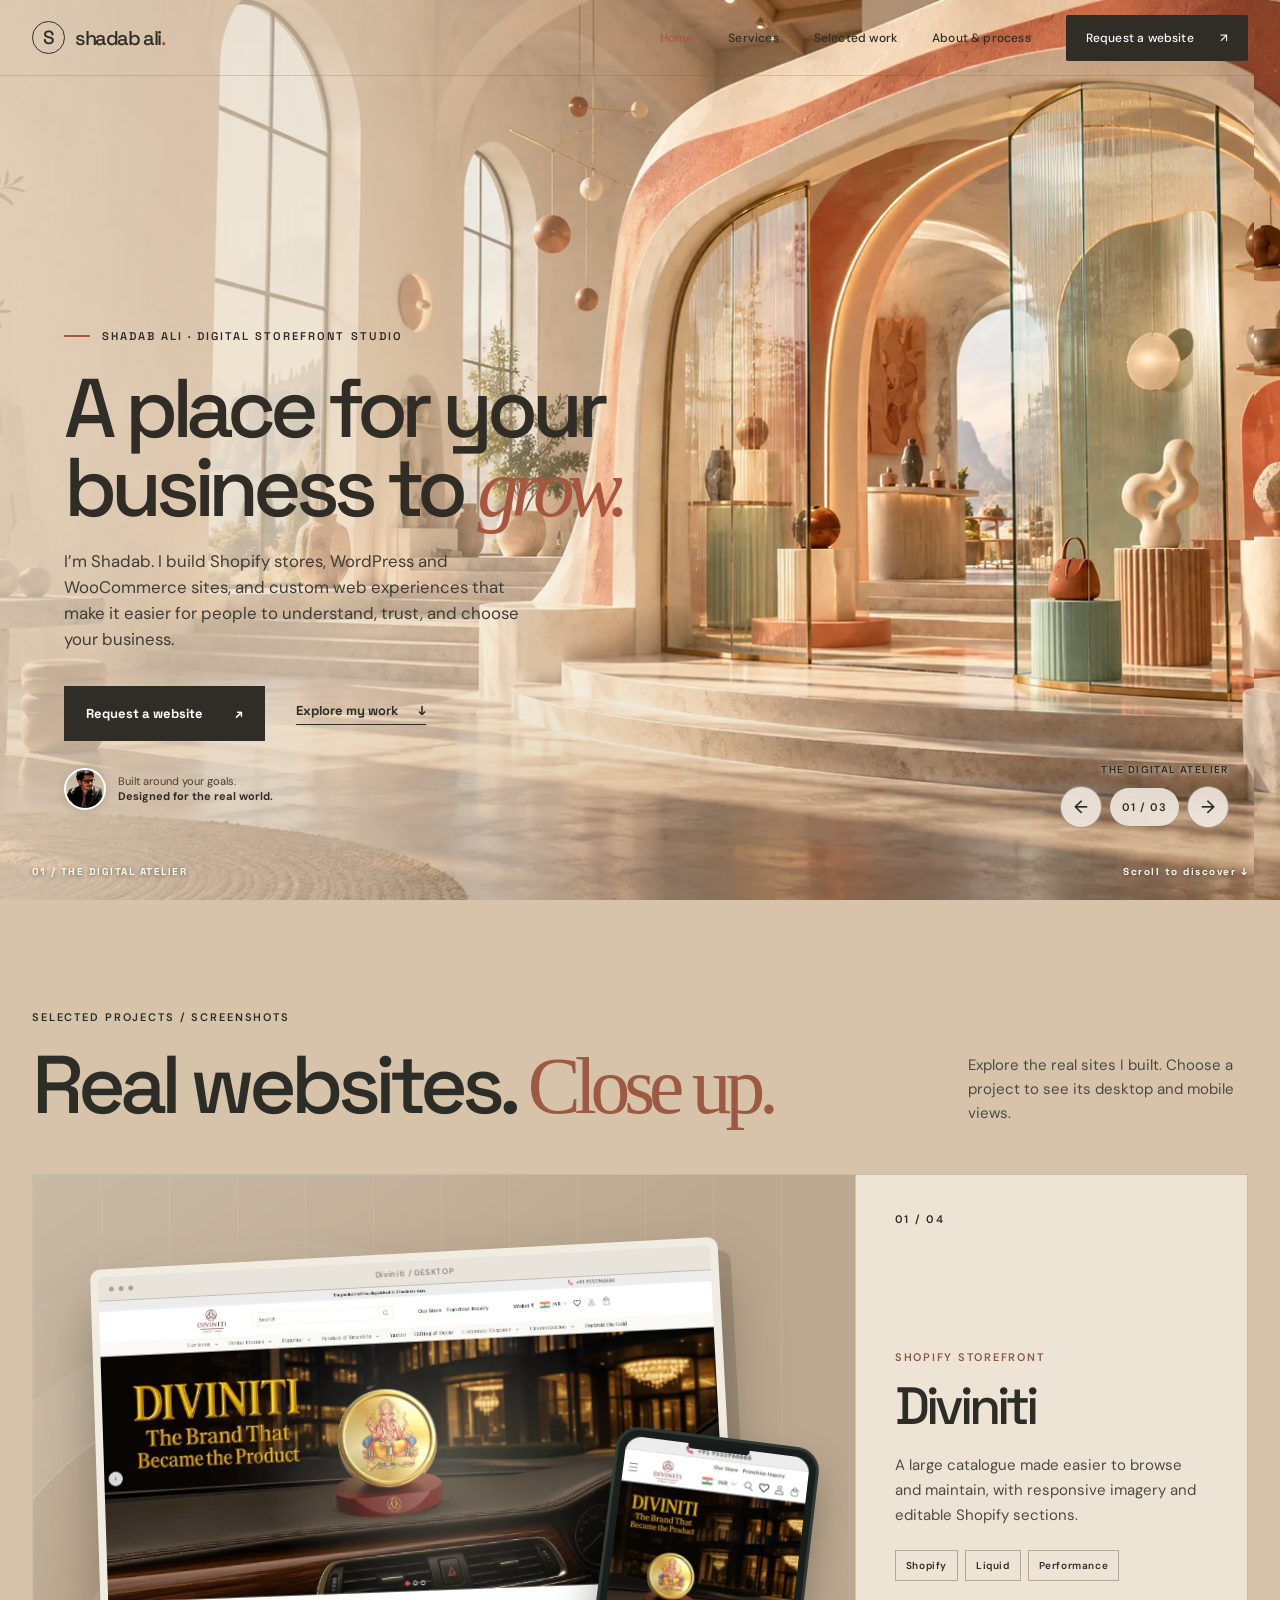
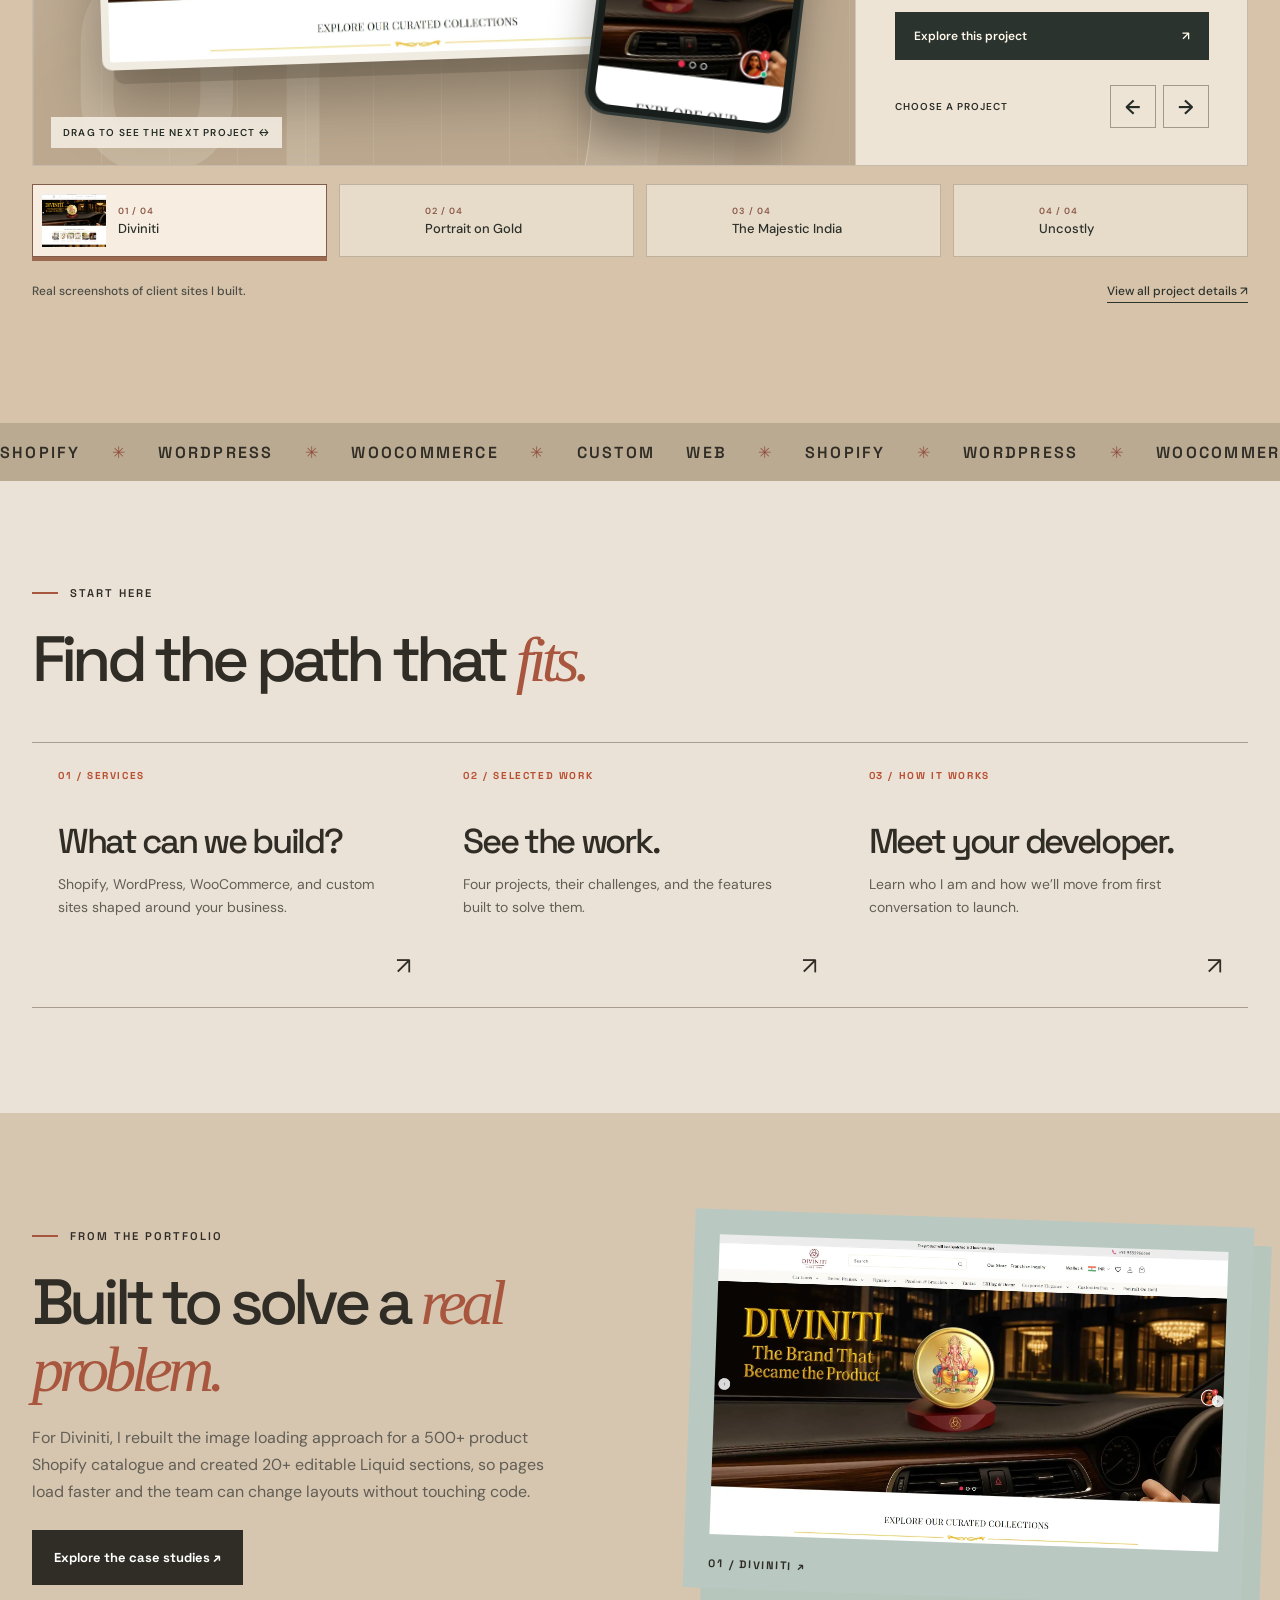
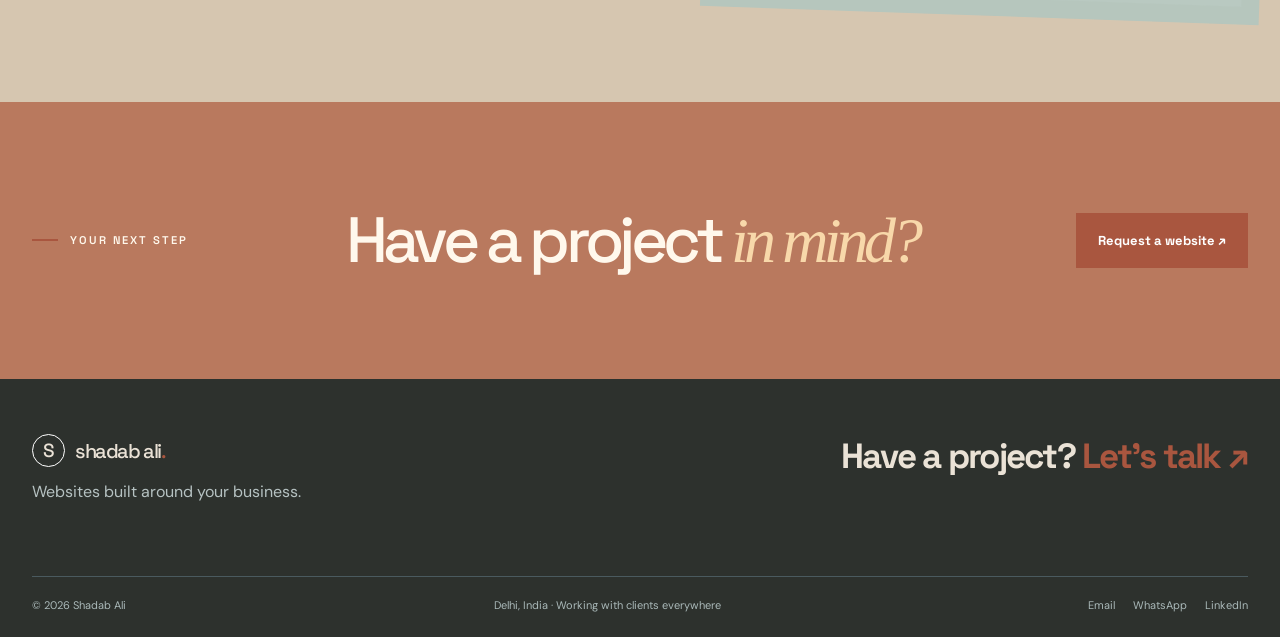
==== commit 534443fb: "Prepare the site for sharing with clients - Convert the three homepage slider images from PNG to Web" ====
--- a/index.html
+++ b/index.html
@@ -6,6 +6,19 @@
   <meta name="theme-color" content="#1c3034">
   <meta name="description" content="Shadab Ali builds Shopify, WordPress, WooCommerce and custom websites. Explore the work and request a website.">
   <title>Websites built around your business | Shadab Ali</title>
+  <link rel="canonical" href="https://website-swart-nu-54.vercel.app/">
+  <link rel="icon" href="assets/favicon.svg" type="image/svg+xml">
+  <link rel="apple-touch-icon" href="assets/apple-touch-icon.png">
+  <meta property="og:type" content="website">
+  <meta property="og:site_name" content="Shadab Ali">
+  <meta property="og:title" content="Websites built around your business | Shadab Ali">
+  <meta property="og:description" content="Shadab Ali builds Shopify, WordPress, WooCommerce and custom websites. Explore the work and request a website.">
+  <meta property="og:url" content="https://website-swart-nu-54.vercel.app/">
+  <meta property="og:image" content="https://website-swart-nu-54.vercel.app/assets/og-image.jpg">
+  <meta property="og:image:width" content="1200">
+  <meta property="og:image:height" content="630">
+  <meta property="og:image:alt" content="Shadab Ali: Shopify, WordPress, WooCommerce and custom websites">
+  <meta name="twitter:card" content="summary_large_image">
   <link rel="preconnect" href="https://fonts.googleapis.com">
   <link rel="preconnect" href="https://fonts.gstatic.com" crossorigin>
   <link href="https://fonts.googleapis.com/css2?family=DM+Sans:wght@400;500;600;700&family=Space+Grotesk:wght@400;500;600;700&display=swap" rel="stylesheet">
@@ -30,9 +43,9 @@
   <main id="main">
     <section class="hero shell" aria-labelledby="hero-title" data-motion-slider>
       <div class="motion-hero-media" aria-hidden="true">
-        <img src="assets/hero-atelier-v2.png" alt="" data-caption="The digital atelier" decoding="async" loading="eager" fetchpriority="high" draggable="false" class="is-active">
-        <img src="assets/hero-commerce-v3.png" alt="" data-caption="Commerce, reimagined" decoding="async" loading="lazy" fetchpriority="low" draggable="false" class="">
-        <img src="assets/hero-garden-v3.png" alt="" data-caption="A storefront with room to grow" decoding="async" loading="lazy" fetchpriority="low" draggable="false" class="">
+        <img src="assets/hero-atelier-v2.webp" alt="" data-caption="The digital atelier" decoding="async" loading="eager" fetchpriority="high" draggable="false" class="is-active">
+        <img src="assets/hero-commerce-v3.webp" alt="" data-caption="Commerce, reimagined" decoding="async" loading="lazy" fetchpriority="low" draggable="false" class="">
+        <img src="assets/hero-garden-v3.webp" alt="" data-caption="A storefront with room to grow" decoding="async" loading="lazy" fetchpriority="low" draggable="false" class="">
       </div>
       <canvas class="atelier-canvas" id="atelierCanvas" aria-hidden="true"></canvas>
       <div class="atelier-vignette" aria-hidden="true"></div>
@@ -89,13 +102,13 @@
         <div class="showcase-info"><span class="showcase-count" data-project-count aria-live="polite">01 / 04</span><p class="showcase-kind" data-project-kind>Shopify storefront</p><h3 data-project-title>Diviniti</h3><p class="showcase-description" data-project-description></p><div class="showcase-tags" data-project-tags></div><a class="showcase-link" data-project-link href="case-diviniti.html">Explore this project <span aria-hidden="true">↗</span></a><div class="showcase-navigation"><span>Choose a project</span><div><button type="button" data-project-prev aria-label="Previous project">←</button><button type="button" data-project-next aria-label="Next project">→</button></div></div></div>
       </div>
       <div class="project-showcase-shell showcase-thumbnails" role="group" aria-label="Project screenshots"><button type="button" class="showcase-thumbnail" data-project-index="0" aria-pressed="true" aria-label="Show Diviniti screenshots"><img src="assets/diviniti-desktop.webp" alt="" loading="lazy" decoding="async" width="64" height="53"><span><small>01 / 04</small>Diviniti</span></button><button type="button" class="showcase-thumbnail" data-project-index="1" aria-pressed="false" aria-label="Show Portrait on Gold screenshots"><img src="assets/pog-desktop.webp" alt="" loading="lazy" decoding="async" width="64" height="53"><span><small>02 / 04</small>Portrait on Gold</span></button><button type="button" class="showcase-thumbnail" data-project-index="2" aria-pressed="false" aria-label="Show The Majestic India screenshots"><img src="assets/majestic-desktop.webp" alt="" loading="lazy" decoding="async" width="64" height="53"><span><small>03 / 04</small>The Majestic India</span></button><button type="button" class="showcase-thumbnail" data-project-index="3" aria-pressed="false" aria-label="Show Uncostly screenshots"><img src="assets/uncostly-desktop.webp" alt="" loading="lazy" decoding="async" width="64" height="53"><span><small>04 / 04</small>Uncostly</span></button></div>
-      <div class="project-showcase-shell showcase-footer"><span>Real project screenshots from Shadab Ali’s portfolio.</span><a href="work.html">View all project details ↗</a></div>
+      <div class="project-showcase-shell showcase-footer"><span>Real screenshots of client sites I built.</span><a href="work.html">View all project details ↗</a></div>
     </section>
 
     <div class="marquee" aria-label="Shopify, WordPress, WooCommerce, custom web development"><div>SHOPIFY <b>✳</b> WORDPRESS <b>✳</b> WOOCOMMERCE <b>✳</b> CUSTOM WEB <b>✳</b> SHOPIFY <b>✳</b> WORDPRESS <b>✳</b> WOOCOMMERCE <b>✳</b> CUSTOM WEB <b>✳</b></div></div>
 
     <section class="home-paths section" aria-labelledby="home-paths-title"><div class="shell"><div class="section-head"><p class="eyebrow"><span class="eyebrow-line"></span> Start here</p><h2 id="home-paths-title">Find the path that <em>fits.</em></h2></div><div class="home-path-grid"><a href="services.html" class="home-path"><span>01 / SERVICES</span><h3>What can we build?</h3><p>Shopify, WordPress, WooCommerce, and custom sites shaped around your business.</p><b aria-hidden="true">↗</b></a><a href="work.html" class="home-path"><span>02 / SELECTED WORK</span><h3>See the work.</h3><p>Four projects, their challenges, and the features built to solve them.</p><b aria-hidden="true">↗</b></a><a href="about.html" class="home-path"><span>03 / HOW IT WORKS</span><h3>Meet your developer.</h3><p>Learn who I am and how we’ll move from first conversation to launch.</p><b aria-hidden="true">↗</b></a></div></div></section>
-    <section class="home-feature section" aria-labelledby="home-feature-title"><div class="shell home-feature-layout"><div><p class="eyebrow"><span class="eyebrow-line"></span> From the portfolio</p><h2 id="home-feature-title">Built to solve a <em>real problem.</em></h2><p>For Diviniti, I rebuilt the image loading approach for a 500+ product Shopify catalogue and created 20+ editable Liquid sections. The source portfolio reports a 40% improvement in Largest Contentful Paint.</p><a class="button button-dark" href="work.html">Explore the case studies ↗</a></div><a class="home-feature-image" href="work.html" aria-label="Explore Diviniti case study"><img src="assets/diviniti-desktop.webp" alt="Diviniti ecommerce homepage" loading="lazy" width="1200" height="800"><span>01 / DIVINITI ↗</span></a></div></section>
+    <section class="home-feature section" aria-labelledby="home-feature-title"><div class="shell home-feature-layout"><div><p class="eyebrow"><span class="eyebrow-line"></span> From the portfolio</p><h2 id="home-feature-title">Built to solve a <em>real problem.</em></h2><p>For Diviniti, I rebuilt the image loading approach for a 500+ product Shopify catalogue and created 20+ editable Liquid sections, so pages load faster and the team can change layouts without touching code.</p><a class="button button-dark" href="work.html">Explore the case studies ↗</a></div><a class="home-feature-image" href="work.html" aria-label="Explore Diviniti case study"><img src="assets/diviniti-desktop.webp" alt="Diviniti ecommerce homepage" loading="lazy" width="1200" height="800"><span>01 / DIVINITI ↗</span></a></div></section>
     <section class="home-contact section"><div class="shell"><p class="eyebrow"><span class="eyebrow-line"></span> Your next step</p><h2>Have a project <em>in mind?</em></h2><a class="button button-accent" href="contact.html">Request a website ↗</a></div></section>
   </main>
 
--- a/art-direction-v2.css
+++ b/art-direction-v2.css
@@ -24,7 +24,7 @@
 .faq { background:#e7dccb; }
 .inquiry { background:#c9d0c3; }
 .page-home .site-header { background:transparent; border-color:#584c4133; }
-.page-home .hero { width:100%; height:max(760px,100svh); min-height:0; display:block; padding:0; overflow:hidden; background:#d8c5ad url('assets/hero-atelier-v2.png') center center / cover no-repeat; }
+.page-home .hero { width:100%; height:max(760px,100svh); min-height:0; display:block; padding:0; overflow:hidden; background:#d8c5ad url('assets/hero-atelier-v2.webp') center center / cover no-repeat; }
 .page-home .hero::after { content:''; position:absolute; inset:0; z-index:1; background:linear-gradient(90deg,#e8d9c3cc 0%,#e8d9c39c 29%,transparent 58%),linear-gradient(0deg,#422e1b38,transparent 28%); pointer-events:none; }
 .atelier-canvas,.atelier-vignette,.page-home .hero-scene { display:none !important; }
 .page-home .hero-copy { position:absolute; left:clamp(28px,5vw,90px); top:auto; bottom:10%; width:min(570px,45vw); max-width:none; z-index:3; padding:0; }
@@ -50,12 +50,12 @@
 .interior-intro>div>p:last-of-type { max-width:520px; color:#4c473e; }
 .interior-rule { background:#5d4e3a55; }
 .page-work .interior-intro { background:#d0b89c; }
-.page-work .interior-intro::after { content:''; position:absolute; right:0; top:0; width:49%; height:100%; background:linear-gradient(90deg,#d0b89c 0%,#d0b89c00 32%),url('assets/hero-atelier-v2.png') 78% center / cover; opacity:.95; }
+.page-work .interior-intro::after { content:''; position:absolute; right:0; top:0; width:49%; height:100%; background:linear-gradient(90deg,#d0b89c 0%,#d0b89c00 32%),url('assets/hero-atelier-v2.webp') 78% center / cover; opacity:.95; }
 .page-work .interior-intro h1 { max-width:730px; }
 .page-work .interior-intro .shell { text-shadow:0 1px 18px #d0b89c55; }
 .page-services .interior-intro { background:#c5d0c3; }
 .page-services .interior-intro h1 { max-width:555px; font-size:clamp(4rem,5.6vw,6.1rem); }
-.page-services .interior-intro::after { content:''; position:absolute; right:5%; top:7%; width:37%; height:86%; background:url('assets/hero-atelier-v2.png') 75% center / cover; border-radius:240px 240px 12px 12px; box-shadow:24px 24px 0 #8a9a86; }
+.page-services .interior-intro::after { content:''; position:absolute; right:5%; top:7%; width:37%; height:86%; background:url('assets/hero-atelier-v2.webp') 75% center / cover; border-radius:240px 240px 12px 12px; box-shadow:24px 24px 0 #8a9a86; }
 .page-about .interior-intro { background:#cbb9a3; }
 .page-about .interior-intro::after { content:''; position:absolute; right:7%; bottom:0; width:31%; height:82%; background:url('assets/profile.webp') center 22% / cover; border-radius:220px 220px 0 0; filter:saturate(.75); }
 .page-contact .interior-intro { background:#303a33; color:#f8f1e5; }
@@ -71,7 +71,7 @@
   .interior-intro { min-height:0; padding:85px 0 310px; align-items:flex-start; }
   .interior-intro h1 { max-width:100%; }
   .page-work .interior-intro::after,.page-services .interior-intro::after,.page-about .interior-intro::after { top:auto; bottom:0; right:0; width:100%; height:275px; border-radius:0; box-shadow:none; }
-  .page-work .interior-intro::after { background:linear-gradient(180deg,#d0b89c 0%,#d0b89c00 25%),url('assets/hero-atelier-v2.png') 78% center / cover; }
+  .page-work .interior-intro::after { background:linear-gradient(180deg,#d0b89c 0%,#d0b89c00 25%),url('assets/hero-atelier-v2.webp') 78% center / cover; }
   .page-services .interior-intro::after { background-position:65% 58%; }
   .page-about .interior-intro::after { width:62%; right:0; height:275px; border-radius:160px 160px 0 0; }
   .page-contact .interior-intro { padding-bottom:95px; }
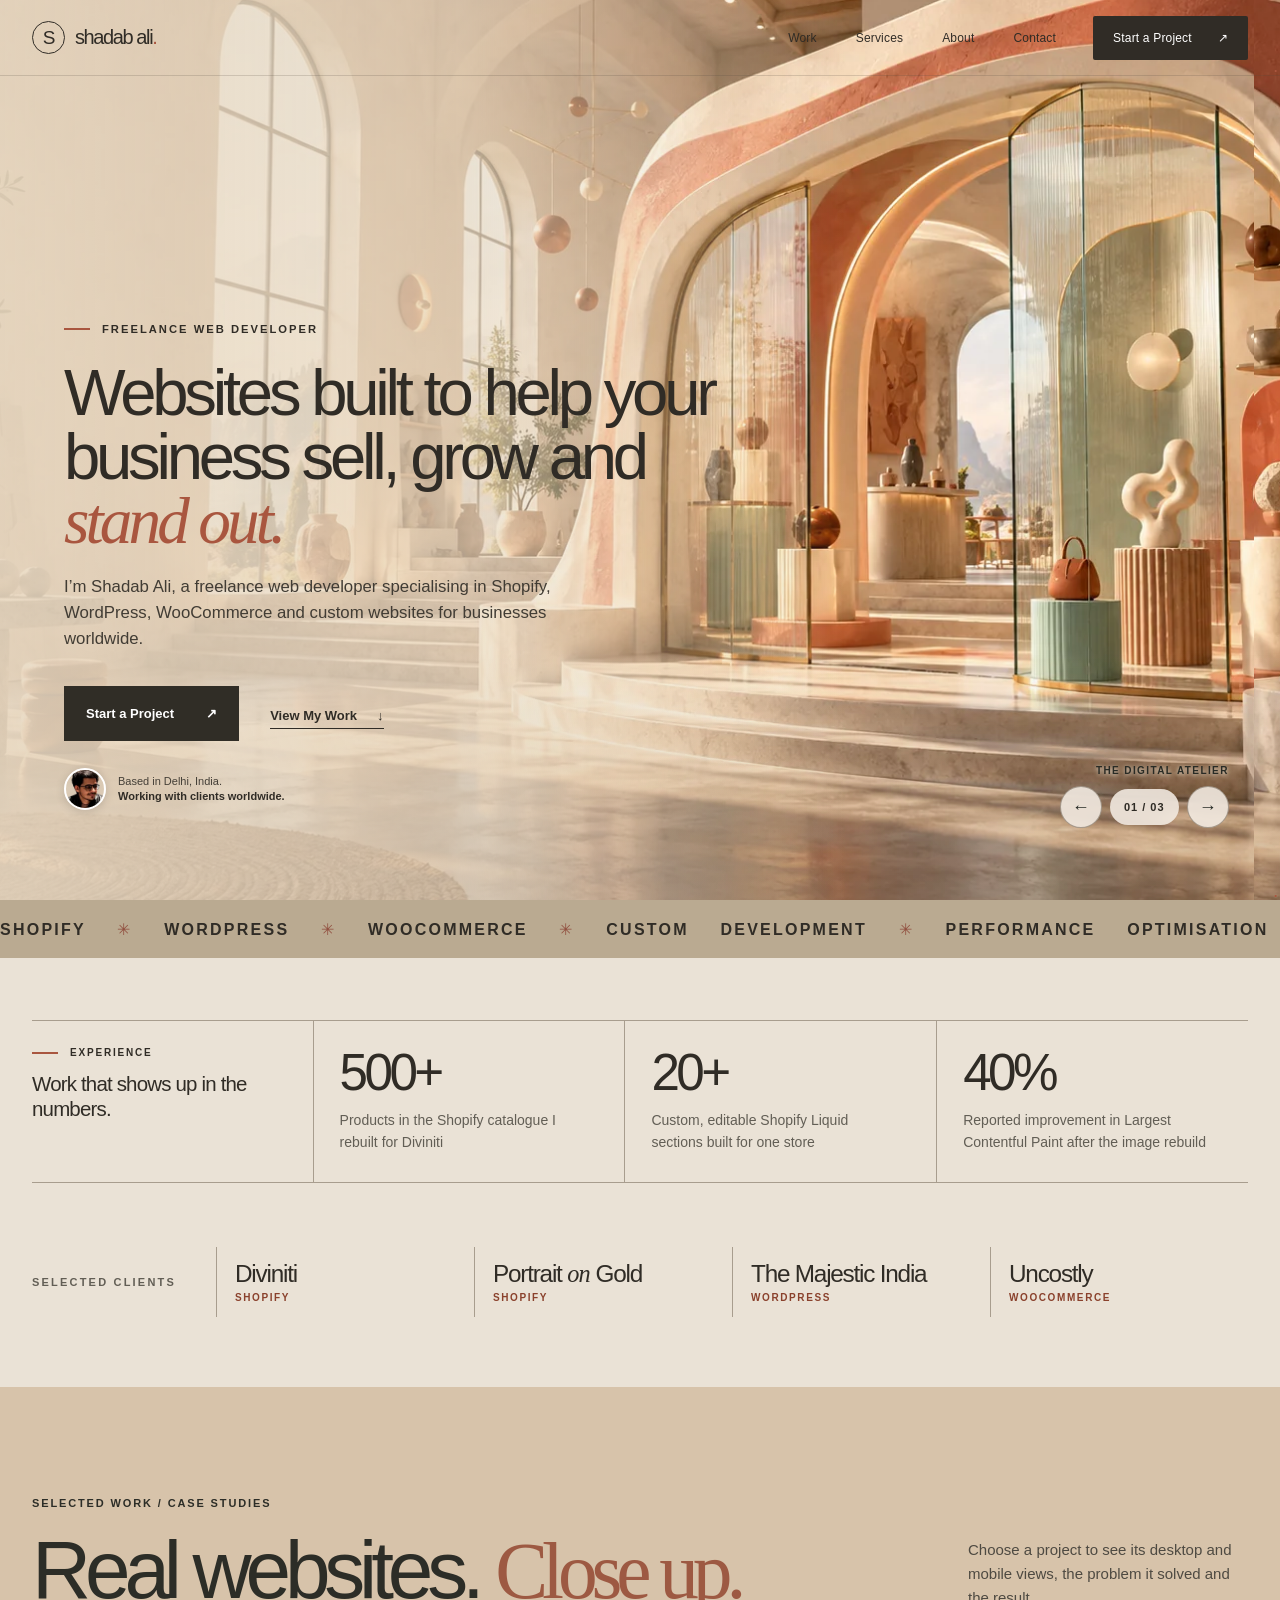
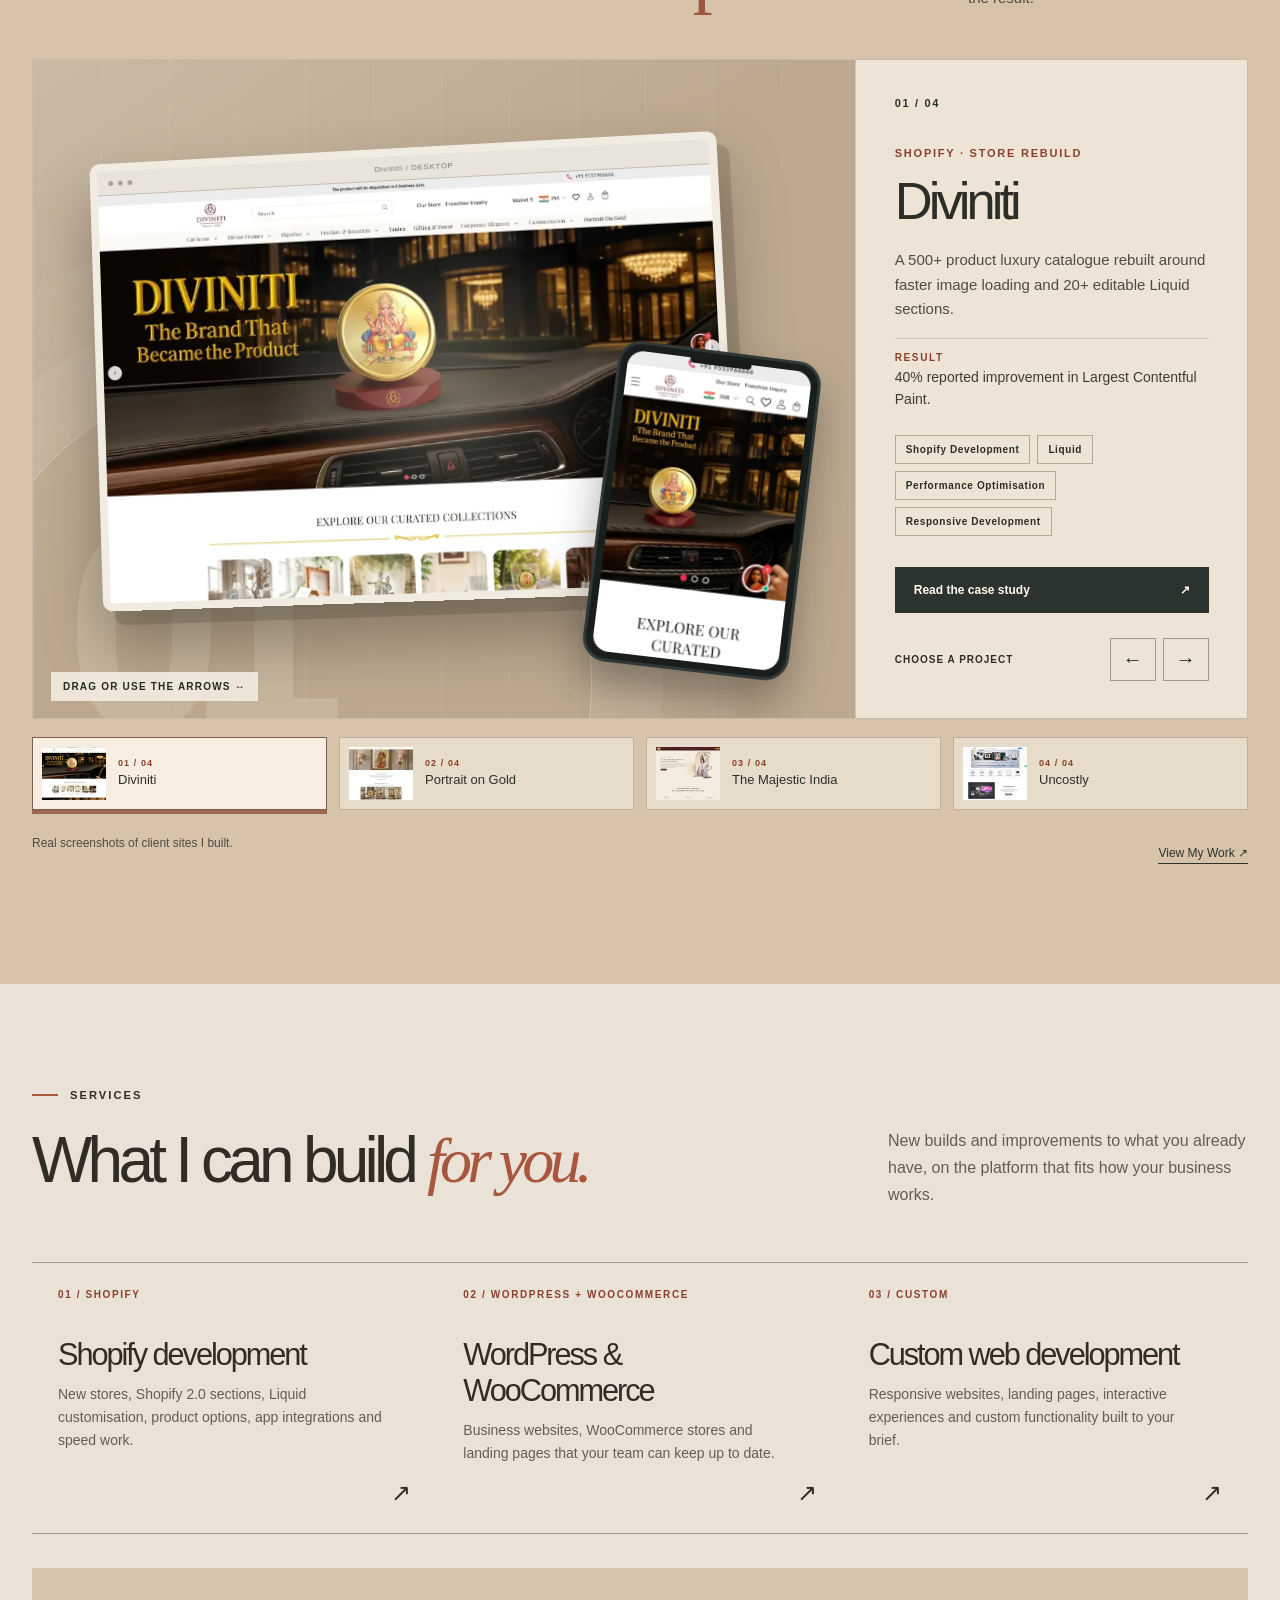
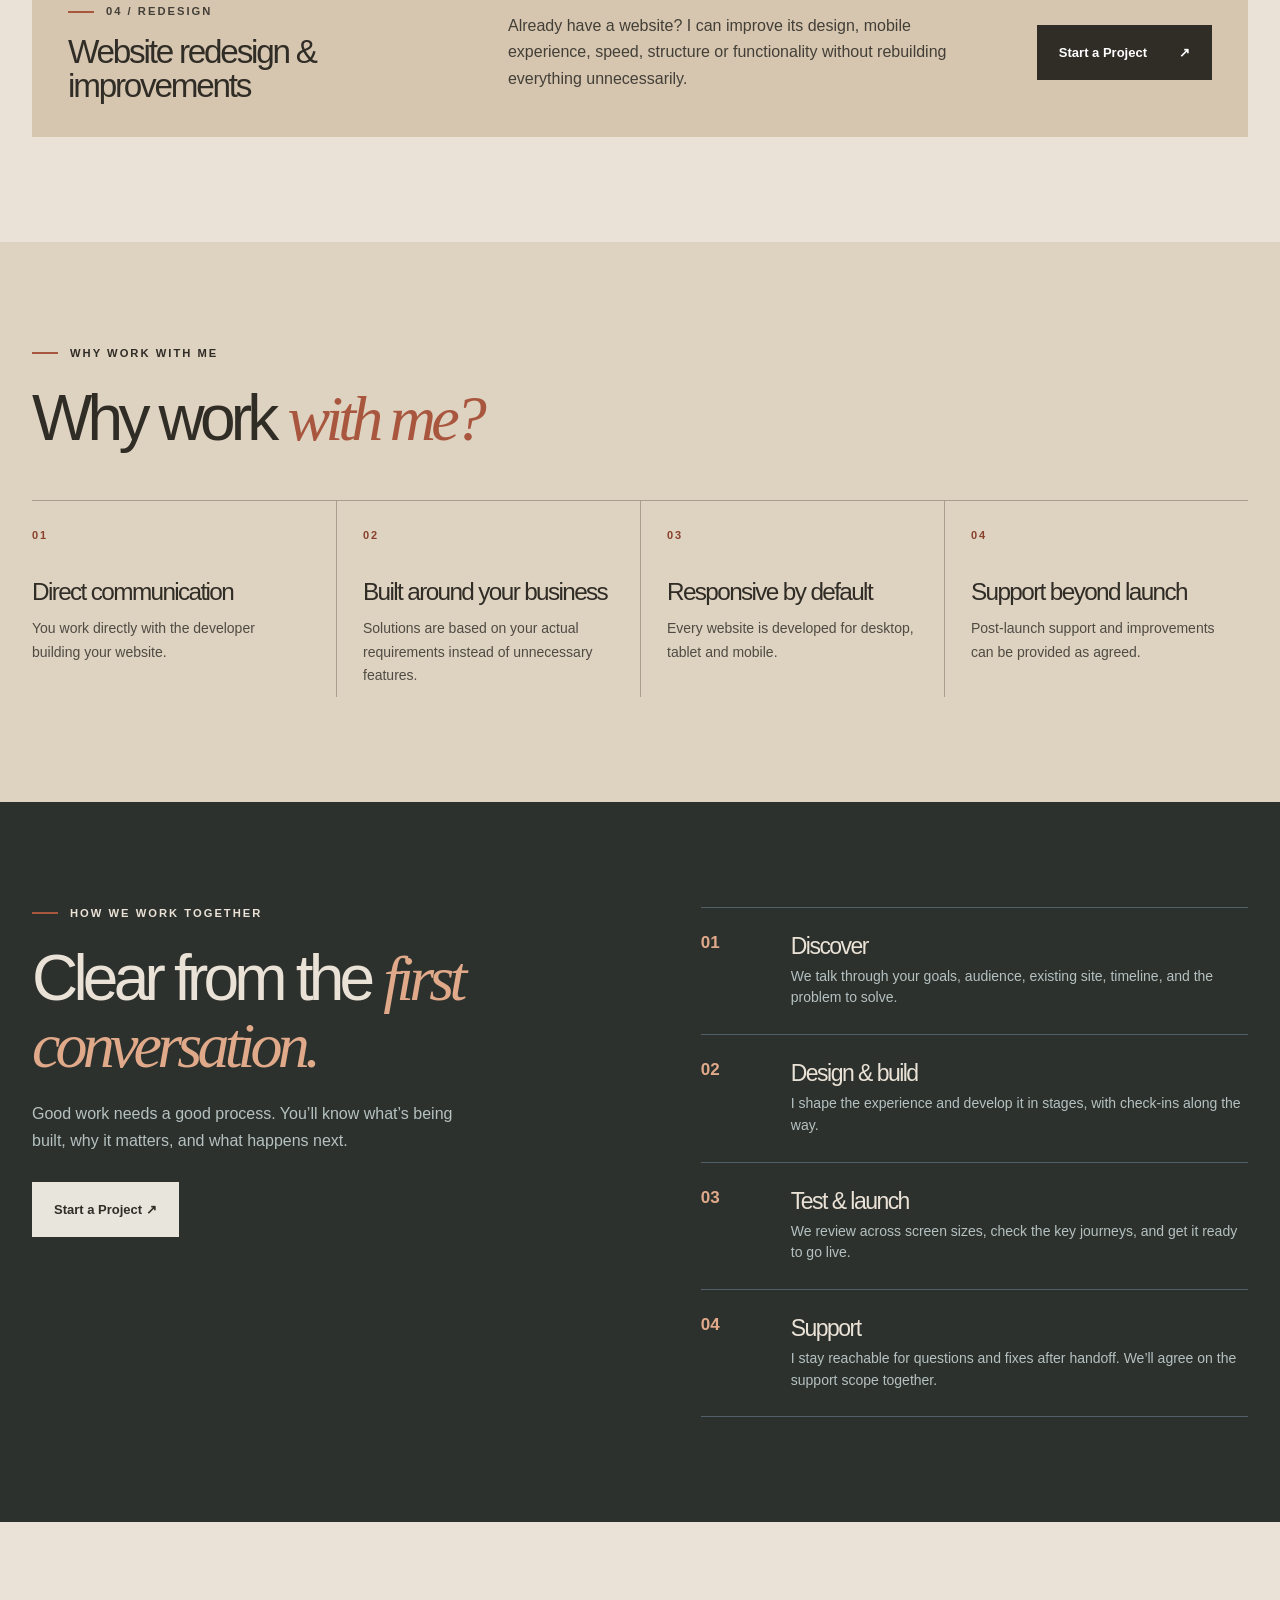
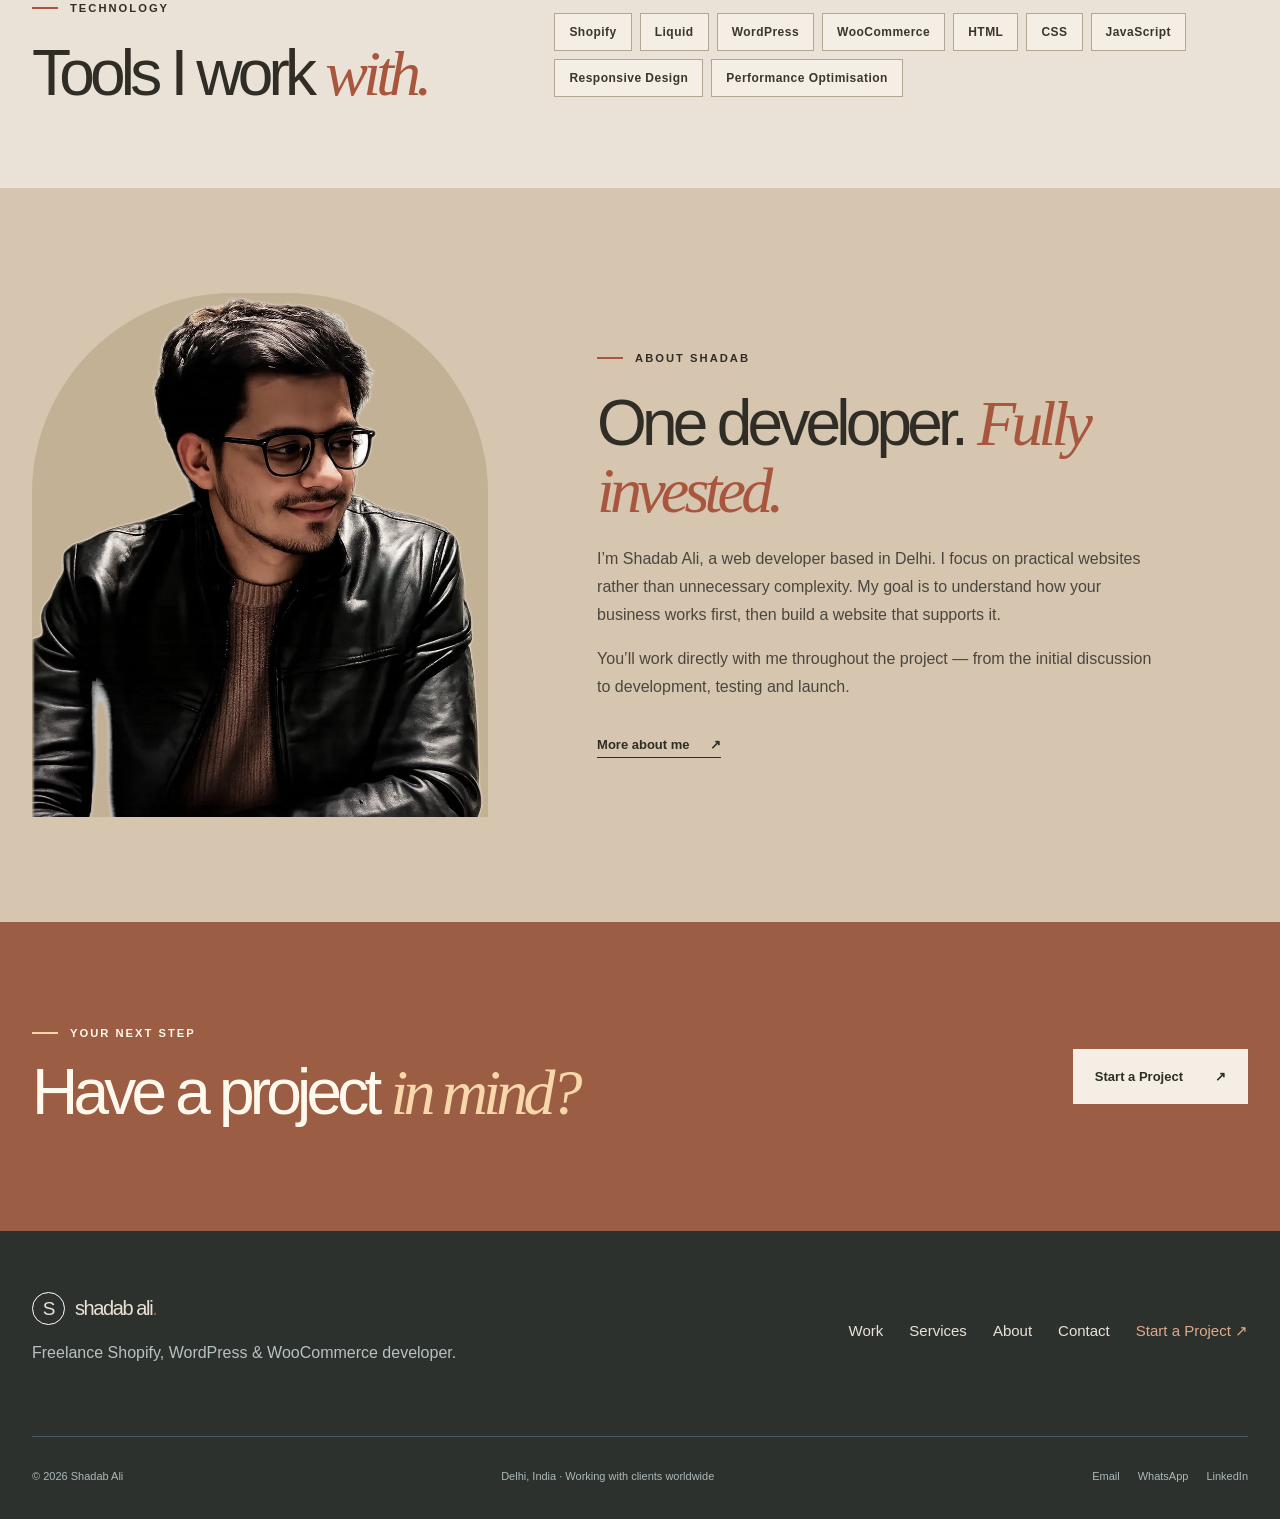
==== commit 4bd90d3e: "Turn the portfolio into a client-conversion site Content and structure - Homepage: freelance-focused" ====
--- a/index.html
+++ b/index.html
@@ -3,40 +3,55 @@
 <head>
   <meta charset="utf-8">
   <meta name="viewport" content="width=device-width, initial-scale=1">
-  <meta name="theme-color" content="#1c3034">
-  <meta name="description" content="Shadab Ali builds Shopify, WordPress, WooCommerce and custom websites. Explore the work and request a website.">
-  <title>Websites built around your business | Shadab Ali</title>
+  <meta name="theme-color" content="#302c26">
+  <meta name="description" content="Freelance web developer specialising in Shopify, WordPress, WooCommerce and custom websites. Explore selected projects and discuss your next website with Shadab Ali.">
+  <title>Shadab Ali | Freelance Shopify &amp; WordPress Developer</title>
   <link rel="canonical" href="https://website-swart-nu-54.vercel.app/">
   <link rel="icon" href="assets/favicon.svg" type="image/svg+xml">
   <link rel="apple-touch-icon" href="assets/apple-touch-icon.png">
   <meta property="og:type" content="website">
   <meta property="og:site_name" content="Shadab Ali">
-  <meta property="og:title" content="Websites built around your business | Shadab Ali">
-  <meta property="og:description" content="Shadab Ali builds Shopify, WordPress, WooCommerce and custom websites. Explore the work and request a website.">
+  <meta property="og:title" content="Shadab Ali | Freelance Shopify &amp; WordPress Developer">
+  <meta property="og:description" content="Freelance web developer specialising in Shopify, WordPress, WooCommerce and custom websites. Explore selected projects and discuss your next website with Shadab Ali.">
   <meta property="og:url" content="https://website-swart-nu-54.vercel.app/">
   <meta property="og:image" content="https://website-swart-nu-54.vercel.app/assets/og-image.jpg">
   <meta property="og:image:width" content="1200">
   <meta property="og:image:height" content="630">
-  <meta property="og:image:alt" content="Shadab Ali: Shopify, WordPress, WooCommerce and custom websites">
+  <meta property="og:image:alt" content="Shadab Ali, freelance Shopify, WordPress and WooCommerce developer">
   <meta name="twitter:card" content="summary_large_image">
-  <link rel="preconnect" href="https://fonts.googleapis.com">
-  <link rel="preconnect" href="https://fonts.gstatic.com" crossorigin>
-  <link href="https://fonts.googleapis.com/css2?family=DM+Sans:wght@400;500;600;700&family=Space+Grotesk:wght@400;500;600;700&display=swap" rel="stylesheet">
+  <link rel="preload" href="assets/fonts/space-grotesk-latin.woff2" as="font" type="font/woff2" crossorigin>
+  <link rel="preload" href="assets/fonts/dm-sans-latin.woff2" as="font" type="font/woff2" crossorigin>
   <link rel="stylesheet" href="styles.css">
   <link rel="stylesheet" href="art-direction-v2.css">
   <link rel="stylesheet" href="motion.css">
   <link rel="stylesheet" href="showcase.css">
+  <link rel="stylesheet" href="components.css">
   <script src="script.js" defer></script>
   <script src="motion.js" defer></script>
   <script src="showcase.js" defer></script>
+  <script type="application/ld+json">
+  {
+    "@context": "https://schema.org",
+    "@type": "Person",
+    "name": "Shadab Ali",
+    "jobTitle": "Freelance Web Developer",
+    "description": "Freelance web developer specialising in Shopify, WordPress, WooCommerce and custom websites.",
+    "url": "https://website-swart-nu-54.vercel.app/",
+    "image": "https://website-swart-nu-54.vercel.app/assets/profile.webp",
+    "email": "mailto:shadab18ali@gmail.com",
+    "address": { "@type": "PostalAddress", "addressLocality": "Delhi", "addressCountry": "IN" },
+    "sameAs": ["https://linkedin.com/in/shadab-ali-7b0261238"],
+    "knowsAbout": ["Shopify", "Liquid", "WordPress", "WooCommerce", "Front-end development", "Web performance"]
+  }
+  </script>
 </head>
 <body class="page-home">
   <a class="skip-link" href="#main">Skip to content</a>
   <header class="site-header" id="top">
     <div class="shell header-inner">
-      <a class="brand" href="index.html" aria-label="Shadab Ali, back to top"><span class="brand-symbol" aria-hidden="true">S<span>.</span></span><span>shadab ali<span class="brand-dot">.</span></span></a>
+      <a class="brand" href="index.html" aria-label="Shadab Ali, home"><span class="brand-symbol" aria-hidden="true">S<span>.</span></span><span>shadab ali<span class="brand-dot">.</span></span></a>
       <button class="menu-toggle" type="button" aria-controls="primary-nav" aria-expanded="false" aria-label="Open menu"><span></span><span></span></button>
-      <nav class="nav" id="primary-nav" aria-label="Main navigation"><a href="index.html" aria-current="page">Home</a><a href="services.html">Services</a><a href="work.html">Selected work</a><a href="about.html">About & process</a><a class="nav-cta" href="contact.html">Request a website <span aria-hidden="true">↗</span></a></nav>
+      <nav class="nav" id="primary-nav" aria-label="Main navigation"><a href="work.html">Work</a><a href="services.html">Services</a><a href="about.html">About</a><a href="contact.html">Contact</a><a class="nav-cta" href="contact.html#inquiry">Start a Project <span aria-hidden="true">↗</span></a></nav>
     </div>
   </header>
 
@@ -44,74 +59,158 @@
     <section class="hero shell" aria-labelledby="hero-title" data-motion-slider>
       <div class="motion-hero-media" aria-hidden="true">
         <img src="assets/hero-atelier-v2.webp" alt="" data-caption="The digital atelier" decoding="async" loading="eager" fetchpriority="high" draggable="false" class="is-active">
-        <img src="assets/hero-commerce-v3.webp" alt="" data-caption="Commerce, reimagined" decoding="async" loading="lazy" fetchpriority="low" draggable="false" class="">
-        <img src="assets/hero-garden-v3.webp" alt="" data-caption="A storefront with room to grow" decoding="async" loading="lazy" fetchpriority="low" draggable="false" class="">
-      </div>
-      <canvas class="atelier-canvas" id="atelierCanvas" aria-hidden="true"></canvas>
-      <div class="atelier-vignette" aria-hidden="true"></div>
+        <img data-src="assets/hero-commerce-v3.webp" alt="" data-caption="Commerce, reimagined" decoding="async" draggable="false" class="">
+        <img data-src="assets/hero-garden-v3.webp" alt="" data-caption="A storefront with room to grow" decoding="async" draggable="false" class="">
+      </div>
       <div class="hero-copy">
-        <p class="eyebrow"><span class="eyebrow-line"></span> Shadab Ali · Digital storefront studio</p>
-        <h1 id="hero-title">A place for your business to <em>grow.</em></h1>
-        <p class="hero-lede">I’m Shadab. I build Shopify stores, WordPress and WooCommerce sites, and custom web experiences that make it easier for people to understand, trust, and choose your business.</p>
-        <div class="hero-actions"><a class="button button-dark" href="contact.html#inquiry">Request a website <span aria-hidden="true">↗</span></a><a class="text-link" href="#selected-projects">Explore my work <span aria-hidden="true">↓</span></a></div>
-        <div class="hero-proof"><span class="proof-avatar"><img src="assets/profile.webp" alt="" width="40" height="40"></span><span>Built around your goals.<br><strong>Designed for the real world.</strong></span></div>
-      </div>
-      <div class="hero-scene" aria-label="Layered storefront preview shown when 3D graphics are unavailable">
-        <div class="scene-halo" aria-hidden="true"></div>
-        <div class="scene-orbit orbit-one" aria-hidden="true"></div><div class="scene-orbit orbit-two" aria-hidden="true"></div>
-        <div class="scene-stage" id="sceneStage">
-          <div class="scene-card scene-main">
-            <div class="mock-browser"><i></i><i></i><i></i><span>yourstore.com</span></div>
-            <div class="mock-content"><div class="mock-copy"><small>THE NEW COLLECTION</small><strong>Made to<br><em>stand out.</em></strong><span class="mock-button">Discover more ↗</span></div><div class="mock-product"><div class="product-disc"></div><div class="product-shadow"></div></div></div>
-            <div class="mock-footer"><span>New arrivals</span><span>Collections</span><span>About</span></div>
-          </div>
-          <div class="scene-card scene-side"><div class="side-icon">↗</div><span>01 / 03</span><strong>Every detail<br>has a job.</strong><div class="side-bars"><i></i><i></i><i></i></div></div>
-          <div class="scene-chip chip-top"><span class="chip-icon">✦</span><span>Built for your<br><strong>next chapter</strong></span></div>
-          <div class="scene-chip chip-bottom"><span class="chip-spark">✳</span> Thoughtful by design</div>
-        </div>
-        <p class="scene-caption">Move your cursor to explore <span aria-hidden="true">↗</span></p>
+        <p class="eyebrow"><span class="eyebrow-line"></span> Freelance Web Developer</p>
+        <h1 id="hero-title">Websites built to help your business sell, grow and <em>stand out.</em></h1>
+        <p class="hero-lede">I’m Shadab Ali, a freelance web developer specialising in Shopify, WordPress, WooCommerce and custom websites for businesses worldwide.</p>
+        <div class="hero-actions"><a class="button button-dark" href="contact.html#inquiry">Start a Project <span aria-hidden="true">↗</span></a><a class="text-link" href="#selected-projects">View My Work <span aria-hidden="true">↓</span></a></div>
+        <div class="hero-proof"><span class="proof-avatar"><img src="assets/profile-avatar.webp" alt="" width="40" height="40"></span><span>Based in Delhi, India.<br><strong>Working with clients worldwide.</strong></span></div>
       </div>
       <div class="motion-hero-caption" data-slide-caption aria-hidden="true">The digital atelier</div>
-      <div class="motion-hero-controls" role="group" aria-label="Hero image slider"><button type="button" data-slide-prev aria-label="Previous scene">←</button><span class="motion-hero-count" data-slide-count aria-live="polite">01 / 03</span><button type="button" data-slide-next aria-label="Next scene">→</button></div>
-      <div class="hero-bottom"><span>01 / THE DIGITAL ATELIER</span><span>Scroll to discover <span aria-hidden="true">↓</span></span></div>
+      <div class="motion-hero-controls" role="group" aria-label="Background image"><button type="button" data-slide-prev aria-label="Previous image">←</button><span class="motion-hero-count" data-slide-count>01 / 03</span><button type="button" data-slide-next aria-label="Next image">→</button></div>
+    </section>
+
+    <section class="expertise" aria-labelledby="expertise-title">
+      <h2 id="expertise-title" class="visually-hidden">Expertise</h2>
+      <div class="marquee" aria-hidden="true"><div>SHOPIFY <b>✳</b> WORDPRESS <b>✳</b> WOOCOMMERCE <b>✳</b> CUSTOM DEVELOPMENT <b>✳</b> PERFORMANCE OPTIMISATION <b>✳</b> RESPONSIVE DEVELOPMENT <b>✳</b> SHOPIFY <b>✳</b> WORDPRESS <b>✳</b> WOOCOMMERCE <b>✳</b> CUSTOM DEVELOPMENT <b>✳</b> PERFORMANCE OPTIMISATION <b>✳</b> RESPONSIVE DEVELOPMENT <b>✳</b></div></div>
+      <ul class="visually-hidden"><li>Shopify</li><li>WordPress</li><li>WooCommerce</li><li>Custom development</li><li>Performance optimisation</li><li>Responsive development</li></ul>
+      <div class="shell proof">
+        <ul class="proof-grid" role="list">
+          <li class="proof-intro"><p class="eyebrow"><span class="eyebrow-line"></span> Experience</p>Work that shows up in the numbers.</li>
+          <li class="proof-item"><strong>500+</strong><span>Products in the Shopify catalogue I rebuilt for Diviniti</span></li>
+          <li class="proof-item"><strong>20+</strong><span>Custom, editable Shopify Liquid sections built for one store</span></li>
+          <li class="proof-item"><strong>40%</strong><span>Reported improvement in Largest Contentful Paint after the image rebuild</span></li>
+        </ul>
+      </div>
+    </section>
+
+    <section class="clients" aria-labelledby="clients-title">
+      <div class="shell clients-inner">
+        <h2 id="clients-title" class="clients-label">Selected clients</h2>
+        <ul class="clients-list">
+          <li><a href="work.html#diviniti"><span class="client-name">Diviniti</span><span class="client-meta">Shopify</span></a></li>
+          <li><a href="work.html#portrait-on-gold"><span class="client-name">Portrait <em>on</em> Gold</span><span class="client-meta">Shopify</span></a></li>
+          <li><a href="work.html#majestic"><span class="client-name">The Majestic India</span><span class="client-meta">WordPress</span></a></li>
+          <li><a href="work.html#uncostly"><span class="client-name">Uncostly</span><span class="client-meta">WooCommerce</span></a></li>
+        </ul>
+      </div>
     </section>
 
     <section class="project-showcase" id="selected-projects" aria-labelledby="project-showcase-title" data-project-showcase>
-      <div class="project-showcase-shell project-showcase-head"><div><span class="project-showcase-kicker">Selected projects / screenshots</span><h2 id="project-showcase-title">Real websites. <em>Close up.</em></h2></div><p class="project-showcase-intro">Explore the real sites I built. Choose a project to see its desktop and mobile views.</p></div>
+      <div class="project-showcase-shell project-showcase-head"><div><span class="project-showcase-kicker">Selected work / case studies</span><h2 id="project-showcase-title">Real websites. <em>Close up.</em></h2></div><p class="project-showcase-intro">Choose a project to see its desktop and mobile views, the problem it solved and the result.</p></div>
       <div class="project-showcase-shell project-showcase-layout">
-        <div class="showcase-stage" aria-label="Drag to change the selected project">
-          <div class="showcase-slide is-active" data-title="Diviniti" data-kind="Shopify storefront" data-description="A large catalogue made easier to browse and maintain, with responsive imagery and editable Shopify sections." data-tags="Shopify|Liquid|Performance" data-link="case-diviniti.html" data-color="#bca88f" aria-hidden="false">
+        <div class="showcase-stage">
+          <div class="showcase-slide is-active" data-title="Diviniti" data-kind="Shopify · Store rebuild" data-description="A 500+ product luxury catalogue rebuilt around faster image loading and 20+ editable Liquid sections." data-result="40% reported improvement in Largest Contentful Paint." data-tags="Shopify Development|Liquid|Performance Optimisation|Responsive Development" data-link="case-diviniti.html" data-link-label="Read the case study" data-color="#bca88f" aria-hidden="false">
           <div class="showcase-orbit" aria-hidden="true"></div><span class="showcase-art-number" aria-hidden="true">01</span>
-          <div class="showcase-browser"><div class="showcase-browser-bar" aria-hidden="true"><i></i><i></i><i></i><span>Diviniti / DESKTOP</span></div><img src="assets/diviniti-desktop.webp" alt="Diviniti desktop website screenshot" loading="eager" decoding="async" draggable="false" width="1440" height="900"></div>
-          <div class="showcase-phone"><img src="assets/diviniti-mobile.webp" alt="Diviniti mobile website screenshot" loading="eager" decoding="async" draggable="false" width="390" height="844"></div>
-        </div><div class="showcase-slide" data-title="Portrait on Gold" data-kind="Custom commerce" data-description="A personalized shopping journey with custom variant logic, fast filtering and order verification." data-tags="Shopify|JavaScript|Personalization" data-link="case-portrait-on-gold.html" data-color="#bfa997" aria-hidden="true">
+          <div class="showcase-browser"><div class="showcase-browser-bar" aria-hidden="true"><i></i><i></i><i></i><span>Diviniti / DESKTOP</span></div><img src="assets/diviniti-desktop.webp" srcset="assets/diviniti-desktop-960.webp 960w, assets/diviniti-desktop.webp 1897w" sizes="(max-width: 760px) 80vw, 46vw" alt="Diviniti desktop website screenshot" loading="lazy" decoding="async" draggable="false" width="1440" height="900"></div>
+          <div class="showcase-phone"><img src="assets/diviniti-mobile.webp" srcset="assets/diviniti-mobile-400.webp 400w, assets/diviniti-mobile.webp 800w" sizes="(max-width: 760px) 26vw, 15vw" alt="Diviniti mobile website screenshot" loading="lazy" decoding="async" draggable="false" width="390" height="844"></div>
+        </div><div class="showcase-slide" data-title="Portrait on Gold" data-kind="Shopify · Custom commerce" data-description="A made-to-order portrait store with custom size, frame and finish options, app-free filtering and a WhatsApp order check." data-result="Orders are confirmed on WhatsApp before a custom portrait goes into production." data-tags="Shopify Development|Liquid|JavaScript|WATI Integration" data-link="case-portrait-on-gold.html" data-link-label="Read the case study" data-color="#bfa997" aria-hidden="true">
           <div class="showcase-orbit" aria-hidden="true"></div><span class="showcase-art-number" aria-hidden="true">02</span>
-          <div class="showcase-browser"><div class="showcase-browser-bar" aria-hidden="true"><i></i><i></i><i></i><span>Portrait on Gold / DESKTOP</span></div><img src="assets/pog-desktop.webp" alt="Portrait on Gold desktop website screenshot" loading="lazy" decoding="async" draggable="false" width="1440" height="900"></div>
-          <div class="showcase-phone"><img src="assets/pog-mobile.webp" alt="Portrait on Gold mobile website screenshot" loading="lazy" decoding="async" draggable="false" width="390" height="844"></div>
-        </div><div class="showcase-slide" data-title="The Majestic India" data-kind="Content experience" data-description="A mobile-first WordPress experience with clear paths for each program and an easy application journey." data-tags="WordPress|Elementor|Mobile UI" data-link="work.html#majestic" data-color="#c2ad9f" aria-hidden="true">
+          <div class="showcase-browser"><div class="showcase-browser-bar" aria-hidden="true"><i></i><i></i><i></i><span>Portrait on Gold / DESKTOP</span></div><img data-src="assets/pog-desktop.webp" data-srcset="assets/pog-desktop-960.webp 960w, assets/pog-desktop.webp 1911w" sizes="(max-width: 760px) 80vw, 46vw" alt="Portrait on Gold desktop website screenshot" loading="lazy" decoding="async" draggable="false" width="1440" height="900"></div>
+          <div class="showcase-phone"><img data-src="assets/pog-mobile.webp" data-srcset="assets/pog-mobile-400.webp 400w, assets/pog-mobile.webp 800w" sizes="(max-width: 760px) 26vw, 15vw" alt="Portrait on Gold mobile website screenshot" loading="lazy" decoding="async" draggable="false" width="390" height="844"></div>
+        </div><div class="showcase-slide" data-title="The Majestic India" data-kind="WordPress · Business website" data-description="A mobile-first WordPress site with a dedicated page for each of its four programs." data-result="Every program page leads to the same clear Apply Now path." data-tags="WordPress|Elementor|Responsive Development" data-link="work.html#majestic" data-link-label="See project details" data-color="#c2ad9f" aria-hidden="true">
           <div class="showcase-orbit" aria-hidden="true"></div><span class="showcase-art-number" aria-hidden="true">03</span>
-          <div class="showcase-browser"><div class="showcase-browser-bar" aria-hidden="true"><i></i><i></i><i></i><span>The Majestic India / DESKTOP</span></div><img src="assets/majestic-desktop.webp" alt="The Majestic India desktop website screenshot" loading="lazy" decoding="async" draggable="false" width="1440" height="900"></div>
-          <div class="showcase-phone"><img src="assets/majestic-mobile.webp" alt="The Majestic India mobile website screenshot" loading="lazy" decoding="async" draggable="false" width="390" height="844"></div>
-        </div><div class="showcase-slide" data-title="Uncostly" data-kind="Product catalogue" data-description="A WooCommerce catalogue that helps visitors compare equipment and choose a purchase or rental path." data-tags="WooCommerce|Comparison|Catalogue UX" data-link="work.html#uncostly" data-color="#aab4ad" aria-hidden="true">
+          <div class="showcase-browser"><div class="showcase-browser-bar" aria-hidden="true"><i></i><i></i><i></i><span>The Majestic India / DESKTOP</span></div><img data-src="assets/majestic-desktop.webp" data-srcset="assets/majestic-desktop-960.webp 960w, assets/majestic-desktop.webp 1897w" sizes="(max-width: 760px) 80vw, 46vw" alt="The Majestic India desktop website screenshot" loading="lazy" decoding="async" draggable="false" width="1440" height="900"></div>
+          <div class="showcase-phone"><img data-src="assets/majestic-mobile.webp" data-srcset="assets/majestic-mobile-400.webp 400w, assets/majestic-mobile.webp 800w" sizes="(max-width: 760px) 26vw, 15vw" alt="The Majestic India mobile website screenshot" loading="lazy" decoding="async" draggable="false" width="390" height="844"></div>
+        </div><div class="showcase-slide" data-title="Uncostly" data-kind="WooCommerce · Product catalogue" data-description="An equipment catalogue across 12+ categories with product comparison, wishlist and order tracking." data-result="Visitors can buy or rent equipment from the same catalogue." data-tags="WooCommerce|WordPress|Catalogue UX" data-link="work.html#uncostly" data-link-label="See project details" data-color="#aab4ad" aria-hidden="true">
           <div class="showcase-orbit" aria-hidden="true"></div><span class="showcase-art-number" aria-hidden="true">04</span>
-          <div class="showcase-browser"><div class="showcase-browser-bar" aria-hidden="true"><i></i><i></i><i></i><span>Uncostly / DESKTOP</span></div><img src="assets/uncostly-desktop.webp" alt="Uncostly desktop website screenshot" loading="lazy" decoding="async" draggable="false" width="1440" height="900"></div>
-          <div class="showcase-phone"><img src="assets/uncostly-mobile.webp" alt="Uncostly mobile website screenshot" loading="lazy" decoding="async" draggable="false" width="390" height="844"></div>
-        </div>
-          <span class="showcase-stage-label">Drag to see the next project ↔</span>
-        </div>
-        <div class="showcase-info"><span class="showcase-count" data-project-count aria-live="polite">01 / 04</span><p class="showcase-kind" data-project-kind>Shopify storefront</p><h3 data-project-title>Diviniti</h3><p class="showcase-description" data-project-description></p><div class="showcase-tags" data-project-tags></div><a class="showcase-link" data-project-link href="case-diviniti.html">Explore this project <span aria-hidden="true">↗</span></a><div class="showcase-navigation"><span>Choose a project</span><div><button type="button" data-project-prev aria-label="Previous project">←</button><button type="button" data-project-next aria-label="Next project">→</button></div></div></div>
-      </div>
-      <div class="project-showcase-shell showcase-thumbnails" role="group" aria-label="Project screenshots"><button type="button" class="showcase-thumbnail" data-project-index="0" aria-pressed="true" aria-label="Show Diviniti screenshots"><img src="assets/diviniti-desktop.webp" alt="" loading="lazy" decoding="async" width="64" height="53"><span><small>01 / 04</small>Diviniti</span></button><button type="button" class="showcase-thumbnail" data-project-index="1" aria-pressed="false" aria-label="Show Portrait on Gold screenshots"><img src="assets/pog-desktop.webp" alt="" loading="lazy" decoding="async" width="64" height="53"><span><small>02 / 04</small>Portrait on Gold</span></button><button type="button" class="showcase-thumbnail" data-project-index="2" aria-pressed="false" aria-label="Show The Majestic India screenshots"><img src="assets/majestic-desktop.webp" alt="" loading="lazy" decoding="async" width="64" height="53"><span><small>03 / 04</small>The Majestic India</span></button><button type="button" class="showcase-thumbnail" data-project-index="3" aria-pressed="false" aria-label="Show Uncostly screenshots"><img src="assets/uncostly-desktop.webp" alt="" loading="lazy" decoding="async" width="64" height="53"><span><small>04 / 04</small>Uncostly</span></button></div>
-      <div class="project-showcase-shell showcase-footer"><span>Real screenshots of client sites I built.</span><a href="work.html">View all project details ↗</a></div>
-    </section>
-
-    <div class="marquee" aria-label="Shopify, WordPress, WooCommerce, custom web development"><div>SHOPIFY <b>✳</b> WORDPRESS <b>✳</b> WOOCOMMERCE <b>✳</b> CUSTOM WEB <b>✳</b> SHOPIFY <b>✳</b> WORDPRESS <b>✳</b> WOOCOMMERCE <b>✳</b> CUSTOM WEB <b>✳</b></div></div>
-
-    <section class="home-paths section" aria-labelledby="home-paths-title"><div class="shell"><div class="section-head"><p class="eyebrow"><span class="eyebrow-line"></span> Start here</p><h2 id="home-paths-title">Find the path that <em>fits.</em></h2></div><div class="home-path-grid"><a href="services.html" class="home-path"><span>01 / SERVICES</span><h3>What can we build?</h3><p>Shopify, WordPress, WooCommerce, and custom sites shaped around your business.</p><b aria-hidden="true">↗</b></a><a href="work.html" class="home-path"><span>02 / SELECTED WORK</span><h3>See the work.</h3><p>Four projects, their challenges, and the features built to solve them.</p><b aria-hidden="true">↗</b></a><a href="about.html" class="home-path"><span>03 / HOW IT WORKS</span><h3>Meet your developer.</h3><p>Learn who I am and how we’ll move from first conversation to launch.</p><b aria-hidden="true">↗</b></a></div></div></section>
-    <section class="home-feature section" aria-labelledby="home-feature-title"><div class="shell home-feature-layout"><div><p class="eyebrow"><span class="eyebrow-line"></span> From the portfolio</p><h2 id="home-feature-title">Built to solve a <em>real problem.</em></h2><p>For Diviniti, I rebuilt the image loading approach for a 500+ product Shopify catalogue and created 20+ editable Liquid sections, so pages load faster and the team can change layouts without touching code.</p><a class="button button-dark" href="work.html">Explore the case studies ↗</a></div><a class="home-feature-image" href="work.html" aria-label="Explore Diviniti case study"><img src="assets/diviniti-desktop.webp" alt="Diviniti ecommerce homepage" loading="lazy" width="1200" height="800"><span>01 / DIVINITI ↗</span></a></div></section>
-    <section class="home-contact section"><div class="shell"><p class="eyebrow"><span class="eyebrow-line"></span> Your next step</p><h2>Have a project <em>in mind?</em></h2><a class="button button-accent" href="contact.html">Request a website ↗</a></div></section>
+          <div class="showcase-browser"><div class="showcase-browser-bar" aria-hidden="true"><i></i><i></i><i></i><span>Uncostly / DESKTOP</span></div><img data-src="assets/uncostly-desktop.webp" data-srcset="assets/uncostly-desktop-960.webp 960w, assets/uncostly-desktop.webp 1897w" sizes="(max-width: 760px) 80vw, 46vw" alt="Uncostly desktop website screenshot" loading="lazy" decoding="async" draggable="false" width="1440" height="900"></div>
+          <div class="showcase-phone"><img data-src="assets/uncostly-mobile.webp" data-srcset="assets/uncostly-mobile-400.webp 400w, assets/uncostly-mobile.webp 800w" sizes="(max-width: 760px) 26vw, 15vw" alt="Uncostly mobile website screenshot" loading="lazy" decoding="async" draggable="false" width="390" height="844"></div>
+        </div>
+          <span class="showcase-stage-label" aria-hidden="true">Drag or use the arrows ↔</span>
+          <div class="showcase-stage-controls"><button type="button" data-project-prev aria-label="Previous project">←</button><button type="button" data-project-next aria-label="Next project">→</button></div>
+        </div>
+        <div class="showcase-info"><span class="showcase-count" data-project-count aria-live="polite">01 / 04</span><p class="showcase-kind" data-project-kind>Shopify · Store rebuild</p><h3 data-project-title>Diviniti</h3><p class="showcase-description" data-project-description>A 500+ product luxury catalogue rebuilt around faster image loading and 20+ editable Liquid sections.</p><p class="showcase-result"><b>Result</b><span data-project-result>40% reported improvement in Largest Contentful Paint.</span></p><div class="showcase-tags" data-project-tags><span>Shopify Development</span><span>Liquid</span><span>Performance Optimisation</span><span>Responsive Development</span></div><a class="showcase-link" data-project-link href="case-diviniti.html"><span data-project-link-label>Read the case study</span> <span aria-hidden="true">↗</span></a><div class="showcase-navigation"><span>Choose a project</span><div><button type="button" data-project-prev aria-label="Previous project">←</button><button type="button" data-project-next aria-label="Next project">→</button></div></div></div>
+      </div>
+      <div class="project-showcase-shell showcase-thumbnails" role="group" aria-label="Choose a project"><button type="button" class="showcase-thumbnail" data-project-index="0" aria-pressed="true" aria-label="Show Diviniti"><img src="assets/diviniti-thumb.webp" alt="" loading="lazy" decoding="async" width="64" height="53"><span><small>01 / 04</small>Diviniti</span></button><button type="button" class="showcase-thumbnail" data-project-index="1" aria-pressed="false" aria-label="Show Portrait on Gold"><img src="assets/pog-thumb.webp" alt="" loading="lazy" decoding="async" width="64" height="53"><span><small>02 / 04</small>Portrait on Gold</span></button><button type="button" class="showcase-thumbnail" data-project-index="2" aria-pressed="false" aria-label="Show The Majestic India"><img src="assets/majestic-thumb.webp" alt="" loading="lazy" decoding="async" width="64" height="53"><span><small>03 / 04</small>The Majestic India</span></button><button type="button" class="showcase-thumbnail" data-project-index="3" aria-pressed="false" aria-label="Show Uncostly"><img src="assets/uncostly-thumb.webp" alt="" loading="lazy" decoding="async" width="64" height="53"><span><small>04 / 04</small>Uncostly</span></button></div>
+      <div class="project-showcase-shell showcase-footer"><span>Real screenshots of client sites I built.</span><a href="work.html">View My Work ↗</a></div>
+    </section>
+
+    <section class="home-services section" aria-labelledby="services-title">
+      <div class="shell">
+        <div class="section-head split-head"><div><p class="eyebrow"><span class="eyebrow-line"></span> Services</p><h2 id="services-title">What I can build <em>for you.</em></h2></div><p>New builds and improvements to what you already have, on the platform that fits how your business works.</p></div>
+        <div class="home-path-grid">
+          <a href="services.html#shopify" class="home-path"><span>01 / SHOPIFY</span><h3>Shopify development</h3><p>New stores, Shopify 2.0 sections, Liquid customisation, product options, app integrations and speed work.</p><b aria-hidden="true">↗</b></a>
+          <a href="services.html#wordpress" class="home-path"><span>02 / WORDPRESS + WOOCOMMERCE</span><h3>WordPress &amp; WooCommerce</h3><p>Business websites, WooCommerce stores and landing pages that your team can keep up to date.</p><b aria-hidden="true">↗</b></a>
+          <a href="services.html#custom" class="home-path"><span>03 / CUSTOM</span><h3>Custom web development</h3><p>Responsive websites, landing pages, interactive experiences and custom functionality built to your brief.</p><b aria-hidden="true">↗</b></a>
+        </div>
+        <div class="redesign-band">
+          <div><p class="eyebrow"><span class="eyebrow-line"></span> 04 / Redesign</p><h3>Website redesign &amp; improvements</h3></div>
+          <p>Already have a website? I can improve its design, mobile experience, speed, structure or functionality without rebuilding everything unnecessarily.</p>
+          <a class="button button-dark" href="contact.html#inquiry" data-service="Website redesign or improvements">Start a Project <span aria-hidden="true">↗</span></a>
+        </div>
+      </div>
+    </section>
+
+    <section class="why section" aria-labelledby="why-title">
+      <div class="shell">
+        <div class="section-head"><p class="eyebrow"><span class="eyebrow-line"></span> Why work with me</p><h2 id="why-title">Why work <em>with me?</em></h2></div>
+        <ol class="why-grid">
+          <li><span>01</span><h3>Direct communication</h3><p>You work directly with the developer building your website.</p></li>
+          <li><span>02</span><h3>Built around your business</h3><p>Solutions are based on your actual requirements instead of unnecessary features.</p></li>
+          <li><span>03</span><h3>Responsive by default</h3><p>Every website is developed for desktop, tablet and mobile.</p></li>
+          <li><span>04</span><h3>Support beyond launch</h3><p>Post-launch support and improvements can be provided as agreed.</p></li>
+        </ol>
+      </div>
+    </section>
+
+    <!--
+      TESTIMONIALS — PLACEHOLDER CONTENT. Do not publish placeholder quotes.
+      This section stays hidden (the `hidden` attribute below) until you add real testimonials.
+      To preview the layout, open the page with ?preview at the end of the address.
+      When you have real testimonials:
+        1. Replace the quote, name and company/role in a card.
+        2. Delete `data-placeholder` from that card, and delete any cards you are not using.
+        3. Delete `hidden` from the <section> tag.
+    -->
+    <section class="testimonials section" aria-labelledby="testimonials-title" data-testimonials hidden>
+      <div class="shell">
+        <div class="section-head"><p class="eyebrow"><span class="eyebrow-line"></span> Testimonials</p><h2 id="testimonials-title">What clients <em>say.</em></h2></div>
+        <div class="testimonial-grid">
+          <figure class="testimonial" data-placeholder>
+            <blockquote><p>Client testimonial will go here.</p></blockquote>
+            <figcaption><strong>Client name</strong><span>Company / Role</span></figcaption>
+          </figure>
+          <figure class="testimonial" data-placeholder>
+            <blockquote><p>Client testimonial will go here.</p></blockquote>
+            <figcaption><strong>Client name</strong><span>Company / Role</span></figcaption>
+          </figure>
+          <figure class="testimonial" data-placeholder>
+            <blockquote><p>Client testimonial will go here.</p></blockquote>
+            <figcaption><strong>Client name</strong><span>Company / Role</span></figcaption>
+          </figure>
+        </div>
+      </div>
+    </section>
+
+    <section class="section process" id="process" aria-labelledby="process-title"><div class="shell process-layout"><div class="process-intro"><p class="eyebrow"><span class="eyebrow-line"></span> How we work together</p><h2 id="process-title">Clear from the <em>first conversation.</em></h2><p>Good work needs a good process. You’ll know what’s being built, why it matters, and what happens next.</p><a class="button button-light" href="contact.html#inquiry">Start a Project ↗</a></div><div class="steps"><div class="step"><span>01</span><div><h3>Discover</h3><p>We talk through your goals, audience, existing site, timeline, and the problem to solve.</p></div></div><div class="step"><span>02</span><div><h3>Design &amp; build</h3><p>I shape the experience and develop it in stages, with check-ins along the way.</p></div></div><div class="step"><span>03</span><div><h3>Test &amp; launch</h3><p>We review across screen sizes, check the key journeys, and get it ready to go live.</p></div></div><div class="step"><span>04</span><div><h3>Support</h3><p>I stay reachable for questions and fixes after handoff. We’ll agree on the support scope together.</p></div></div></div></div></section>
+
+    <section class="skills section" aria-labelledby="skills-title">
+      <div class="shell skills-layout">
+        <div><p class="eyebrow"><span class="eyebrow-line"></span> Technology</p><h2 id="skills-title">Tools I work <em>with.</em></h2></div>
+        <ul class="skills-list"><li>Shopify</li><li>Liquid</li><li>WordPress</li><li>WooCommerce</li><li>HTML</li><li>CSS</li><li>JavaScript</li><li>Responsive Design</li><li>Performance Optimisation</li></ul>
+      </div>
+    </section>
+
+    <section class="home-about section" aria-labelledby="home-about-title">
+      <div class="shell home-about-layout">
+        <div class="home-about-photo"><img src="assets/profile.webp" alt="Portrait of Shadab Ali" loading="lazy" decoding="async" width="900" height="1046"></div>
+        <div>
+          <p class="eyebrow"><span class="eyebrow-line"></span> About Shadab</p>
+          <h2 id="home-about-title">One developer. <em>Fully invested.</em></h2>
+          <p>I’m Shadab Ali, a web developer based in Delhi. I focus on practical websites rather than unnecessary complexity. My goal is to understand how your business works first, then build a website that supports it.</p>
+          <p>You’ll work directly with me throughout the project — from the initial discussion to development, testing and launch.</p>
+          <a class="text-link" href="about.html">More about me <span aria-hidden="true">↗</span></a>
+        </div>
+      </div>
+    </section>
+
+    <section class="home-contact section" aria-labelledby="cta-title"><div class="shell"><div><p class="eyebrow"><span class="eyebrow-line"></span> Your next step</p><h2 id="cta-title">Have a project <em>in mind?</em></h2></div><a class="button button-accent" href="contact.html#inquiry">Start a Project <span aria-hidden="true">↗</span></a></div></section>
   </main>
 
-  <footer class="footer"><div class="shell"><div class="footer-top"><div><a class="brand" href="index.html"><span class="brand-symbol" aria-hidden="true">S<span>.</span></span><span>shadab ali<span class="brand-dot">.</span></span></a><p>Websites built around your business.</p></div><a class="footer-big-link" href="contact.html#inquiry">Have a project? <span>Let’s talk ↗</span></a></div><div class="footer-bottom"><span>© <span id="year">2026</span> Shadab Ali</span><span>Delhi, India · Working with clients everywhere</span><div><a href="mailto:shadab18ali@gmail.com">Email</a><a href="https://wa.me/919931394885" target="_blank" rel="noopener noreferrer">WhatsApp</a><a href="https://linkedin.com/in/shadab-ali-7b0261238" target="_blank" rel="noopener noreferrer">LinkedIn</a></div></div></div></footer>
+  <footer class="footer"><div class="shell"><div class="footer-top"><div><a class="brand" href="index.html" aria-label="Shadab Ali, home"><span class="brand-symbol" aria-hidden="true">S<span>.</span></span><span>shadab ali<span class="brand-dot">.</span></span></a><p>Freelance Shopify, WordPress &amp; WooCommerce developer.</p></div><nav class="footer-nav" aria-label="Footer"><a href="work.html">Work</a><a href="services.html">Services</a><a href="about.html">About</a><a href="contact.html">Contact</a><a class="footer-cta" href="contact.html#inquiry">Start a Project ↗</a></nav></div><div class="footer-bottom"><span>© <span id="year">2026</span> Shadab Ali</span><span>Delhi, India · Working with clients worldwide</span><div><a href="mailto:shadab18ali@gmail.com">Email</a><a href="https://wa.me/919931394885" target="_blank" rel="noopener noreferrer">WhatsApp</a><a href="https://linkedin.com/in/shadab-ali-7b0261238" target="_blank" rel="noopener noreferrer">LinkedIn</a></div></div></div></footer>
 </body>
 </html>
--- a/styles.css
+++ b/styles.css
@@ -1,8 +1,9 @@
-:root{--ink:#101f2b;--muted:#5f6b71;--paper:#f4f1e9;--cream:#e9e6da;--line:#cdd0ca;--orange:#f1683e;--teal:#65bcb3;--white:#fffdf7;--font:'DM Sans',sans-serif;--display:'Space Grotesk',sans-serif}*{box-sizing:border-box}html{scroll-behavior:smooth}body{margin:0;background:var(--paper);color:var(--ink);font-family:var(--font);-webkit-font-smoothing:antialiased}body.menu-open{overflow:hidden}a{color:inherit;text-decoration:none}button,input,select,textarea{font:inherit}button{cursor:pointer}img{display:block;max-width:100%}::selection{background:var(--orange);color:white}.shell{width:min(100% - 64px,1280px);margin:auto}.skip-link{position:absolute;left:16px;top:-60px;background:white;padding:12px;z-index:50}.skip-link:focus{top:10px}:focus-visible{outline:3px solid var(--orange);outline-offset:4px}.site-header{height:84px;position:relative;z-index:30;border-bottom:1px solid rgba(16,31,43,.12);background:var(--paper)}.header-inner{height:100%;display:flex;align-items:center;justify-content:space-between}.brand{display:inline-flex;align-items:center;gap:10px;font:700 20px var(--display);letter-spacing:-.07em;white-space:nowrap}.brand-dot,.brand-symbol span{color:var(--orange)}.brand-symbol{width:33px;height:33px;border:2px solid var(--ink);display:grid;place-items:center;line-height:1;font-size:21px;transform:rotate(-8deg)}.brand-symbol span{position:absolute;right:3px;bottom:0}.nav{display:flex;gap:35px;align-items:center;font-size:13px;font-weight:700}.nav>a:not(.nav-cta){transition:color .2s}.nav>a:hover{color:var(--orange)}.nav-cta{background:var(--ink);color:white;padding:15px 20px;display:flex;gap:26px;transition:background .2s,transform .2s}.nav-cta:hover{background:var(--orange);transform:translateY(-2px)}.menu-toggle{display:none}.hero{min-height:690px;position:relative;display:grid;grid-template-columns:52% 48%;align-items:center;padding-top:60px;padding-bottom:85px}.hero-copy{position:relative;z-index:2;padding-bottom:25px}.eyebrow{font:700 11px var(--display);text-transform:uppercase;letter-spacing:.2em;display:flex;align-items:center;gap:12px;margin:0 0 26px}.eyebrow-line{display:inline-block;width:26px;height:2px;background:var(--orange)}h1,h2,h3,p{margin-top:0}h1,h2,h3{font-family:var(--display);letter-spacing:-.065em}h1{font-size:clamp(58px,6.5vw,102px);line-height:.99;margin-bottom:30px;max-width:690px}h1 em,h2 em{color:var(--orange);font-style:normal}.hero-lede{max-width:560px;font-size:17px;line-height:1.7;color:#45545a;margin-bottom:34px}.hero-actions{display:flex;align-items:center;gap:31px}.button{display:inline-flex;align-items:center;justify-content:space-between;gap:32px;border:0;min-height:55px;padding:0 22px;font:700 13px var(--display);transition:transform .2s,background .2s,color .2s}.button:hover{transform:translateY(-3px)}.button-dark{background:var(--ink);color:white}.button-dark:hover{background:var(--orange)}.text-link{font:700 13px var(--display);border-bottom:1px solid var(--ink);padding-bottom:5px;display:inline-flex;gap:20px}.text-link:hover{color:var(--orange);border-color:var(--orange)}.hero-proof{display:flex;align-items:center;gap:12px;margin-top:52px;color:var(--muted);font-size:11px;line-height:1.35}.hero-proof strong{color:var(--ink);font-weight:700}.proof-avatar{width:42px;height:42px;border-radius:50%;overflow:hidden;border:2px solid white;box-shadow:0 2px 10px #0002}.proof-avatar img{width:100%;height:100%;object-fit:cover;object-position:center 25%}.hero-scene{position:relative;width:100%;height:530px;perspective:1100px;isolation:isolate}.scene-halo{position:absolute;width:87%;aspect-ratio:1;border-radius:50%;background:radial-gradient(circle at 48% 47%,#d4e5dc 0%,#dce4d8 49%,transparent 70%);left:6%;top:1%}.scene-orbit{position:absolute;border:1px solid #a7b9b4;border-radius:50%;width:76%;height:35%;left:10%;top:32%;transform:rotate(-25deg)}.orbit-two{transform:rotate(55deg);width:68%;left:15%}.scene-stage{position:absolute;inset:0;transform-style:preserve-3d;transform:rotateX(5deg) rotateY(-12deg);transition:transform .35s ease-out}.scene-card,.scene-chip{position:absolute;box-shadow:0 25px 55px #17282c30}.scene-main{left:15%;top:14%;width:66%;height:66%;background:#f9f4e9;border:6px solid var(--ink);border-radius:12px;overflow:hidden;transform:translateZ(48px) rotate(-6deg)}.mock-browser{height:28px;background:#fff;display:flex;align-items:center;gap:5px;padding:0 9px;border-bottom:1px solid #ddd}.mock-browser i{width:5px;height:5px;border-radius:50%;background:#bdc4c0}.mock-browser i:first-child{background:var(--orange)}.mock-browser span{margin:auto;font-size:6px;letter-spacing:.06em;color:#777}.mock-content{height:calc(100% - 48px);display:flex;background:#ecddc1}.mock-copy{width:53%;padding:13% 0 0 8%;position:relative;z-index:1}.mock-copy small{font:700 7px var(--display);letter-spacing:.16em}.mock-copy strong{display:block;font:700 clamp(23px,3vw,47px)/.95 var(--display);letter-spacing:-.07em;margin:16px 0}.mock-copy em{color:#c75e42;font-style:normal}.mock-button{background:var(--ink);color:white;font:700 7px var(--display);padding:8px 11px;display:inline-block}.mock-product{position:relative;width:47%;display:grid;place-items:center;background:radial-gradient(circle,#e6c3a1 0 39%,transparent 40%)}.product-disc{width:66%;aspect-ratio:.75;background:linear-gradient(125deg,#e7b48f 5%,#a6422d 42%,#702e27 53%,#d8784c 88%);border-radius:45% 45% 15% 15%;box-shadow:inset -18px -12px 25px #53251a55,16px 12px 18px #49261838;transform:rotate(-11deg)}.product-shadow{position:absolute;bottom:9%;width:65%;height:10px;background:#473b3160;filter:blur(12px);border-radius:50%}.mock-footer{height:20px;display:flex;gap:16px;padding:5px 14px;font:600 6px var(--display);background:#fff}.scene-side{right:4%;top:36%;width:27%;height:38%;background:#5eaa9e;color:var(--ink);border:5px solid var(--ink);border-radius:10px;padding:17px 15px;transform:translateZ(105px) rotate(9deg);display:flex;flex-direction:column;justify-content:space-between}.scene-side>span{font:700 9px var(--display)}.scene-side strong{font:700 clamp(15px,1.5vw,23px)/1 var(--display);letter-spacing:-.06em}.side-icon{font-size:29px;align-self:flex-end}.side-bars{display:flex;gap:5px}.side-bars i{width:27%;height:6px;background:#194447}.side-bars i:nth-child(2){opacity:.6}.side-bars i:nth-child(3){opacity:.25}.scene-chip{background:#fffdf7;border:2px solid var(--ink);display:flex;align-items:center;gap:10px;font:600 10px/1.15 var(--display);padding:10px 14px;transform:translateZ(150px)}.chip-top{right:6%;top:6%;transform:translateZ(150px) rotate(8deg)}.chip-icon{font-size:25px;color:var(--orange)}.chip-bottom{left:5%;bottom:8%;transform:translateZ(130px) rotate(-6deg);font-size:11px}.chip-spark{font-size:24px;color:var(--orange)}.scene-caption{position:absolute;bottom:0;right:8%;font:700 10px var(--display);text-transform:uppercase;letter-spacing:.15em;color:#7e8d8a}.hero-bottom{position:absolute;bottom:25px;left:0;right:0;display:flex;justify-content:space-between;font:700 10px var(--display);letter-spacing:.15em;color:#71817f}.marquee{background:var(--ink);color:var(--paper);height:71px;overflow:hidden;display:flex;align-items:center;white-space:nowrap}.marquee div{font:600 22px var(--display);letter-spacing:.04em;word-spacing:25px;min-width:max-content;animation:marquee 28s linear infinite}.marquee b{color:var(--orange);font-weight:400}@keyframes marquee{to{transform:translateX(-50%)}}.section{padding:115px 0;scroll-margin-top:30px}.section-head{max-width:760px;margin-bottom:48px}.section-head h2,.section h2{font-size:clamp(44px,5vw,72px);line-height:1.04;margin-bottom:20px}.section-head>p:last-child{max-width:530px;color:var(--muted);line-height:1.7;font-size:16px}.service-grid{display:grid;grid-template-columns:repeat(3,1fr);gap:16px}.service-card{background:#fffdf7;border:1px solid #d9dcd4;padding:24px;min-height:465px;display:flex;flex-direction:column;position:relative;transition:transform .25s,box-shadow .25s;transform-style:preserve-3d}.service-card:hover{box-shadow:0 24px 45px #12293118}.service-number,.project-meta{font:700 10px var(--display);letter-spacing:.16em}.service-visual{height:192px;margin:17px 0 25px;position:relative;overflow:hidden;display:grid;place-items:center;transform:translateZ(22px)}.visual-shopify{background:#ddede0}.cube{position:absolute;width:75px;height:75px;background:#94b493;transform:rotate(-30deg) skew(10deg,10deg);box-shadow:14px 15px 0 #517559,28px 29px 0 #2f5542}.cube-one{left:32%;top:30%}.cube-two{left:56%;top:47%;width:50px;height:50px;background:#e0a16f;box-shadow:11px 10px 0 #a86d43,22px 20px 0 #85583d}.cube-three{left:21%;top:57%;width:38px;height:38px;background:#efc89a;box-shadow:8px 8px 0 #bd875d,16px 16px 0 #956842}.visual-wordpress{background:#d8e7e9}.wp-ring{width:120px;height:120px;border-radius:50%;border:16px solid #336b75;color:#336b75;background:#f4f1e9;display:grid;place-items:center;font:700 68px Georgia;box-shadow:12px 15px 0 #224954;transform:rotate(-13deg)}.wp-tile{position:absolute;width:45px;height:45px;right:25%;top:18%;background:var(--orange);transform:rotate(22deg);box-shadow:7px 7px 0 #c34b2c}.visual-custom{background:#e7dfed}.custom-window{width:155px;height:105px;border:8px solid #6b6194;background:#f9f6ff;transform:rotate(-12deg);box-shadow:13px 15px 0 #3e385a;padding:15px;display:block}.custom-window i{display:block;width:72%;height:7px;background:#afa8c9;margin-bottom:8px}.custom-window i:nth-child(2){width:45%}.custom-window i:nth-child(3){width:60%}.custom-window b{position:absolute;right:14px;bottom:5px;color:var(--orange);font-size:35px}.service-card h3{font-size:28px;margin:0 0 12px}.service-card p{font-size:14px;line-height:1.65;color:var(--muted);margin-bottom:25px}.service-card a{margin-top:auto;font:700 12px var(--display);display:flex;justify-content:space-between;border-top:1px solid #d6d9d2;padding-top:17px}.service-card a:hover{color:var(--orange)}.work{background:#e6e8df}.work-head{max-width:none;display:flex;align-items:end;justify-content:space-between;gap:50px}.work-head p:last-child{max-width:300px;color:var(--muted);line-height:1.65}.work-grid{display:grid;grid-template-columns:repeat(2,1fr);gap:50px 20px}.project{min-width:0;transition:transform .25s}.project-image{height:325px;background:#c6d3d0;overflow:hidden;display:block;position:relative}.project-large .project-image{background:#d0dbd6}.project:nth-child(2) .project-image{background:#e6d4c4}.project:nth-child(3) .project-image{background:#dcd3d4}.project:nth-child(4) .project-image{background:#d0dfdf}.project-image img{width:100%;height:100%;object-fit:cover;object-position:top center;transition:transform .6s}.project-image:hover img{transform:scale(1.035)}.visit-dot{position:absolute;right:18px;bottom:18px;width:43px;height:43px;border-radius:50%;background:var(--orange);color:white;display:grid;place-items:center;font-size:22px}.project-meta{display:flex;justify-content:space-between;color:#65736e;border-bottom:1px solid #b9c1b9;padding:18px 0 13px}.project-copy{padding-top:18px}.project h3{font-size:34px;margin:0 0 8px}.project p{color:#5e6a65;font-size:14px;line-height:1.65;max-width:530px;min-height:69px}.project-link{font:700 12px var(--display);border-bottom:1px solid currentColor;padding-bottom:4px}.project-link:hover{color:var(--orange)}.work-note{font-size:11px;color:#68736d;margin:42px 0 0}.process{background:var(--ink);color:var(--paper)}.process-layout{display:grid;grid-template-columns:1fr 1fr;gap:10%}.process-intro h2{max-width:540px}.process-intro>p:not(.eyebrow){color:#b5c1c1;line-height:1.7;max-width:445px;margin-bottom:28px}.button-light{background:#e8e6dc;color:var(--ink)}.button-light:hover{background:var(--orange);color:white}.steps{border-top:1px solid #516068}.step{display:grid;grid-template-columns:75px 1fr;gap:15px;padding:25px 0;border-bottom:1px solid #516068}.step>span{color:var(--orange);font:600 17px var(--display)}.step h3{font-size:23px;margin-bottom:6px}.step p{font-size:14px;line-height:1.55;color:#b5c1c1;margin-bottom:0}.about-layout{display:grid;grid-template-columns:45% 1fr;align-items:center;gap:9%}.about-photo{height:570px;background:#ced8d0;position:relative;overflow:hidden}.about-photo img{width:100%;height:100%;object-fit:cover;object-position:center 19%;filter:saturate(.8)}.photo-caption{position:absolute;bottom:0;left:0;right:0;background:var(--orange);color:white;padding:18px 23px;display:flex;justify-content:space-between;font:700 16px var(--display)}.about-copy>p:not(.eyebrow){font-size:16px;line-height:1.75;color:var(--muted);max-width:550px}.about-tags{display:flex;flex-wrap:wrap;gap:8px;margin:28px 0}.about-tags span{border:1px solid #b6c2bc;padding:9px 11px;font:700 11px var(--display)}.faq{background:#f0e9dc}.faq-layout{display:grid;grid-template-columns:1fr 1fr;gap:9%}.faq-list{border-top:1px solid #bfc3b9}.faq details{border-bottom:1px solid #bfc3b9}.faq summary{cursor:pointer;list-style:none;font:600 17px var(--display);padding:22px 35px 22px 0;position:relative}.faq summary::-webkit-details-marker{display:none}.faq summary:after{content:'+';position:absolute;right:4px;font-size:24px;top:17px;color:var(--orange)}.faq details[open] summary:after{content:'−'}.faq details p{font-size:14px;line-height:1.65;color:var(--muted);max-width:520px;margin-bottom:23px}.inquiry{background:#d9e7e2}.inquiry-layout{display:grid;grid-template-columns:1fr 1fr;gap:9%;align-items:start}.inquiry-intro>p:not(.eyebrow){line-height:1.7;color:#4b605d;max-width:460px}.contact-alternatives{display:flex;flex-direction:column;align-items:start;gap:13px;margin-top:38px}.contact-alternatives a{font:700 14px var(--display);border-bottom:1px solid var(--ink);padding-bottom:4px}.contact-alternatives a:hover{color:var(--orange);border-color:var(--orange)}.inquiry-form{background:#fffdf7;padding:32px;box-shadow:15px 15px 0 #b7d4ca}.form-top{display:flex;justify-content:space-between;font:700 11px var(--display);letter-spacing:.16em;border-bottom:1px solid #cbd3cd;padding-bottom:20px;margin-bottom:23px}.form-top span:last-child{font-size:23px;color:var(--orange);line-height:.6}.inquiry-form label{display:block;font:700 12px var(--display);margin-bottom:19px}.inquiry-form label span{color:var(--orange)}.form-row{display:grid;grid-template-columns:1fr 1fr;gap:16px}.inquiry-form input,.inquiry-form select,.inquiry-form textarea{display:block;width:100%;margin-top:8px;border:1px solid #bfc8c2;background:#fafaf6;color:var(--ink);padding:12px 13px;border-radius:0;outline:none;font:400 13px var(--font)}.inquiry-form textarea{resize:vertical;min-height:100px}.inquiry-form input:focus,.inquiry-form select:focus,.inquiry-form textarea:focus{border-color:var(--orange);box-shadow:0 0 0 2px #f1683e2e}.button-accent{background:var(--orange);color:#fff;width:100%}.button-accent:hover{background:var(--ink)}.form-footnote{font-size:11px;line-height:1.5;color:#68736d;margin:13px 0 0}.footer{background:var(--ink);color:var(--paper);padding:55px 0 25px}.footer-top{display:flex;justify-content:space-between;align-items:start;padding-bottom:60px}.footer-top p{color:#b6c2c2;margin:14px 0}.footer .brand-symbol{border-color:white}.footer-big-link{font:700 clamp(21px,3vw,35px) var(--display);letter-spacing:-.05em}.footer-big-link span{color:var(--orange)}.footer-bottom{border-top:1px solid #4a5a5f;padding-top:21px;display:flex;justify-content:space-between;gap:15px;color:#aab9b9;font-size:11px}.footer-bottom div{display:flex;gap:18px}.footer-bottom a:hover{color:var(--orange)}
-@media(max-width:1000px){.shell{width:min(100% - 40px,1280px)}.nav{gap:18px}.hero{grid-template-columns:54% 46%}.hero-scene{height:440px}.service-card{padding:18px}.service-card h3{font-size:24px}.service-visual{height:150px}.project-image{height:270px}}
-@media(max-width:760px){.site-header{height:70px}.menu-toggle{display:flex;flex-direction:column;justify-content:center;gap:6px;width:42px;height:42px;border:1px solid var(--ink);background:transparent;align-items:center;z-index:2}.menu-toggle span{width:19px;height:2px;background:var(--ink)}.nav{display:none;position:absolute;top:70px;left:0;right:0;background:var(--paper);padding:24px 20px 30px;box-shadow:0 18px 25px #10202b22;flex-direction:column;align-items:stretch;gap:0}.nav.open{display:flex}.nav a{padding:15px 4px;border-bottom:1px solid #d6dad3}.nav .nav-cta{justify-content:space-between;color:white;margin-top:16px;padding:17px}.hero{display:flex;flex-direction:column;align-items:stretch;padding-top:56px;padding-bottom:80px}.hero-copy{padding-bottom:0}h1{font-size:clamp(52px,11vw,77px)}.hero-lede{font-size:15px}.hero-proof{margin-top:32px}.hero-scene{height:430px;max-width:520px;margin:10px auto 0}.hero-bottom{bottom:23px}.section{padding:80px 0}.service-grid{grid-template-columns:1fr}.service-card{min-height:auto;padding:22px}.service-visual{height:190px;margin:18px 0}.work-head,.process-layout,.about-layout,.faq-layout,.inquiry-layout{display:block}.work-head p:last-child{max-width:530px}.work-grid{gap:40px 16px}.process-intro{margin-bottom:48px}.about-photo{height:480px;max-width:520px;margin-bottom:42px}.faq-layout>div:first-child{margin-bottom:38px}.inquiry-intro{margin-bottom:40px}.footer-top{gap:30px}.footer-bottom{flex-wrap:wrap}}
-@media(max-width:560px){.shell{width:min(100% - 32px,1280px)}.brand{font-size:18px}.hero{padding-top:45px}.hero .eyebrow{font-size:9px}.hero-actions{gap:18px;flex-wrap:wrap}.button{min-height:52px;padding:0 17px;gap:16px}.hero-scene{height:360px;margin-top:24px}.scene-main{left:12%;top:15%;width:69%;height:63%}.scene-side{height:36%;right:1%;top:42%;padding:10px}.chip-top{top:7%;right:1%}.chip-bottom{bottom:4%;left:0}.scene-caption{display:none}.marquee{height:55px}.marquee div{font-size:17px}.section h2{font-size:clamp(42px,9vw,55px)}.work-grid{grid-template-columns:1fr}.project-image{height:250px}.project p{min-height:0}.about-photo{height:420px}.form-row{grid-template-columns:1fr;gap:0}.inquiry-form{padding:22px;box-shadow:8px 8px 0 #b7d4ca}.footer-top,.footer-bottom{display:block}.footer-big-link{display:block;margin-top:26px}.footer-bottom>*{display:block;margin-bottom:13px}.footer-bottom div{display:flex;flex-wrap:wrap}}
-@media(prefers-reduced-motion:reduce){html{scroll-behavior:auto}*,*:before,*:after{animation-duration:.01ms!important;animation-iteration-count:1!important;transition-duration:.01ms!important}.scene-stage{transform:none!important}.marquee div{animation:none}}
+/* Self-hosted variable fonts (SIL OFL, see assets/fonts). */@font-face{font-family:'DM Sans';font-style:normal;font-weight:100 1000;font-display:swap;src:url(assets/fonts/dm-sans-latin.woff2) format('woff2');unicode-range:U+0000-00FF,U+0131,U+0152-0153,U+02BB-02BC,U+02C6,U+02DA,U+02DC,U+0304,U+0308,U+0329,U+2000-206F,U+20AC,U+2122,U+2191,U+2193,U+2212,U+2215,U+FEFF,U+FFFD}@font-face{font-family:'DM Sans';font-style:normal;font-weight:100 1000;font-display:swap;src:url(assets/fonts/dm-sans-latin-ext.woff2) format('woff2');unicode-range:U+0100-02BA,U+02BD-02C5,U+02C7-02CC,U+02CE-02D7,U+02DD-02FF,U+0304,U+0308,U+0329,U+1D00-1DBF,U+1E00-1E9F,U+1EF2-1EFF,U+2020,U+20A0-20AB,U+20AD-20C0,U+2113,U+2C60-2C7F,U+A720-A7FF}@font-face{font-family:'Space Grotesk';font-style:normal;font-weight:300 700;font-display:swap;src:url(assets/fonts/space-grotesk-latin.woff2) format('woff2');unicode-range:U+0000-00FF,U+0131,U+0152-0153,U+02BB-02BC,U+02C6,U+02DA,U+02DC,U+0304,U+0308,U+0329,U+2000-206F,U+20AC,U+2122,U+2191,U+2193,U+2212,U+2215,U+FEFF,U+FFFD}
+:root{--ink:#101f2b;--muted:#5f6b71;--paper:#f4f1e9;--cream:#e9e6da;--line:#cdd0ca;--orange:#f1683e;--teal:#65bcb3;--white:#fffdf7;--font:'DM Sans',sans-serif;--display:'Space Grotesk',sans-serif}*{box-sizing:border-box}html{scroll-behavior:smooth}body{margin:0;background:var(--paper);color:var(--ink);font-family:var(--font);-webkit-font-smoothing:antialiased}body.menu-open{overflow:hidden}a{color:inherit;text-decoration:none}button,input,select,textarea{font:inherit}button{cursor:pointer}img{display:block;max-width:100%}::selection{background:var(--orange);color:white}.shell{width:min(100% - 64px,1280px);margin:auto}.skip-link{position:absolute;left:16px;top:-60px;background:white;padding:12px;z-index:50}.skip-link:focus{top:10px}:focus-visible{outline:3px solid var(--orange);outline-offset:4px}.site-header{height:84px;position:relative;z-index:30;border-bottom:1px solid rgba(16,31,43,.12);background:var(--paper)}.header-inner{height:100%;display:flex;align-items:center;justify-content:space-between}.brand{display:inline-flex;align-items:center;gap:10px;font:700 20px var(--display);letter-spacing:-.07em;white-space:nowrap}.brand-dot,.brand-symbol span{color:var(--orange)}.brand-symbol{width:33px;height:33px;border:2px solid var(--ink);display:grid;place-items:center;line-height:1;font-size:21px;transform:rotate(-8deg)}.brand-symbol span{position:absolute;right:3px;bottom:0}.nav{display:flex;gap:35px;align-items:center;font-size:13px;font-weight:700}.nav>a:not(.nav-cta){transition:color .2s}.nav>a:hover{color:var(--orange)}.nav-cta{background:var(--ink);color:white;padding:15px 20px;display:flex;gap:26px;transition:background .2s,transform .2s}.nav-cta:hover{background:var(--orange);transform:translateY(-2px)}.menu-toggle{display:none}.hero{min-height:690px;position:relative;display:grid;grid-template-columns:52% 48%;align-items:center;padding-top:60px;padding-bottom:85px}.hero-copy{position:relative;z-index:2;padding-bottom:25px}.eyebrow{font:700 11px var(--display);text-transform:uppercase;letter-spacing:.2em;display:flex;align-items:center;gap:12px;margin:0 0 26px}.eyebrow-line{display:inline-block;width:26px;height:2px;background:var(--orange)}h1,h2,h3,p{margin-top:0}h1,h2,h3{font-family:var(--display);letter-spacing:-.065em}h1{font-size:clamp(58px,6.5vw,102px);line-height:.99;margin-bottom:30px;max-width:690px}h1 em,h2 em{color:var(--orange);font-style:normal}.hero-lede{max-width:560px;font-size:17px;line-height:1.7;color:#45545a;margin-bottom:34px}.hero-actions{display:flex;align-items:center;gap:31px}.button{display:inline-flex;align-items:center;justify-content:space-between;gap:32px;border:0;min-height:55px;padding:0 22px;font:700 13px var(--display);transition:transform .2s,background .2s,color .2s}.button:hover{transform:translateY(-3px)}.button-dark{background:var(--ink);color:white}.button-dark:hover{background:var(--orange)}.text-link{font:700 13px var(--display);border-bottom:1px solid var(--ink);padding-bottom:5px;display:inline-flex;gap:20px}.text-link:hover{color:var(--orange);border-color:var(--orange)}.hero-proof{display:flex;align-items:center;gap:12px;margin-top:52px;color:var(--muted);font-size:11px;line-height:1.35}.hero-proof strong{color:var(--ink);font-weight:700}.proof-avatar{width:42px;height:42px;border-radius:50%;overflow:hidden;border:2px solid white;box-shadow:0 2px 10px #0002}.proof-avatar img{width:100%;height:100%;object-fit:cover;object-position:center 25%}.hero-bottom{position:absolute;bottom:25px;left:0;right:0;display:flex;justify-content:space-between;font:700 10px var(--display);letter-spacing:.15em;color:#71817f}.marquee{background:var(--ink);color:var(--paper);height:71px;overflow:hidden;display:flex;align-items:center;white-space:nowrap}.marquee div{font:600 22px var(--display);letter-spacing:.04em;word-spacing:25px;min-width:max-content;animation:marquee 28s linear infinite}.marquee b{color:var(--orange);font-weight:400}@keyframes marquee{to{transform:translateX(-50%)}}.section{padding:115px 0;scroll-margin-top:30px}.section-head{max-width:760px;margin-bottom:48px}.section-head h2,.section h2{font-size:clamp(44px,5vw,72px);line-height:1.04;margin-bottom:20px}.section-head>p:last-child{max-width:530px;color:var(--muted);line-height:1.7;font-size:16px}.service-grid{display:grid;grid-template-columns:repeat(3,1fr);gap:16px}.service-card{background:#fffdf7;border:1px solid #d9dcd4;padding:24px;min-height:465px;display:flex;flex-direction:column;position:relative;transition:transform .25s,box-shadow .25s;transform-style:preserve-3d}.service-card:hover{box-shadow:0 24px 45px #12293118}.service-number,.project-meta{font:700 10px var(--display);letter-spacing:.16em}.service-visual{height:192px;margin:17px 0 25px;position:relative;overflow:hidden;display:grid;place-items:center;transform:translateZ(22px)}.visual-shopify{background:#ddede0}.cube{position:absolute;width:75px;height:75px;background:#94b493;transform:rotate(-30deg) skew(10deg,10deg);box-shadow:14px 15px 0 #517559,28px 29px 0 #2f5542}.cube-one{left:32%;top:30%}.cube-two{left:56%;top:47%;width:50px;height:50px;background:#e0a16f;box-shadow:11px 10px 0 #a86d43,22px 20px 0 #85583d}.cube-three{left:21%;top:57%;width:38px;height:38px;background:#efc89a;box-shadow:8px 8px 0 #bd875d,16px 16px 0 #956842}.visual-wordpress{background:#d8e7e9}.wp-ring{width:120px;height:120px;border-radius:50%;border:16px solid #336b75;color:#336b75;background:#f4f1e9;display:grid;place-items:center;font:700 68px Georgia;box-shadow:12px 15px 0 #224954;transform:rotate(-13deg)}.wp-tile{position:absolute;width:45px;height:45px;right:25%;top:18%;background:var(--orange);transform:rotate(22deg);box-shadow:7px 7px 0 #c34b2c}.visual-custom{background:#e7dfed}.custom-window{width:155px;height:105px;border:8px solid #6b6194;background:#f9f6ff;transform:rotate(-12deg);box-shadow:13px 15px 0 #3e385a;padding:15px;display:block}.custom-window i{display:block;width:72%;height:7px;background:#afa8c9;margin-bottom:8px}.custom-window i:nth-child(2){width:45%}.custom-window i:nth-child(3){width:60%}.custom-window b{position:absolute;right:14px;bottom:5px;color:var(--orange);font-size:35px}.service-card h3{font-size:28px;margin:0 0 12px}.service-card p{font-size:14px;line-height:1.65;color:var(--muted);margin-bottom:25px}.service-card a{margin-top:auto;font:700 12px var(--display);display:flex;justify-content:space-between;border-top:1px solid #d6d9d2;padding-top:17px}.service-card a:hover{color:var(--orange)}.work{background:#e6e8df}.work-head{max-width:none;display:flex;align-items:end;justify-content:space-between;gap:50px}.work-head p:last-child{max-width:300px;color:var(--muted);line-height:1.65}.work-grid{display:grid;grid-template-columns:repeat(2,1fr);gap:50px 20px}.project{min-width:0;transition:transform .25s}.project-image{height:325px;background:#c6d3d0;overflow:hidden;display:block;position:relative}.project-large .project-image{background:#d0dbd6}.project:nth-child(2) .project-image{background:#e6d4c4}.project:nth-child(3) .project-image{background:#dcd3d4}.project:nth-child(4) .project-image{background:#d0dfdf}.project-image img{width:100%;height:100%;object-fit:cover;object-position:top center;transition:transform .6s}.project-image:hover img{transform:scale(1.035)}.visit-dot{position:absolute;right:18px;bottom:18px;width:43px;height:43px;border-radius:50%;background:var(--orange);color:white;display:grid;place-items:center;font-size:22px}.project-meta{display:flex;justify-content:space-between;color:#65736e;border-bottom:1px solid #b9c1b9;padding:18px 0 13px}.project-copy{padding-top:18px}.project h3{font-size:34px;margin:0 0 8px}.project p{color:#5e6a65;font-size:14px;line-height:1.65;max-width:530px;min-height:69px}.project-link{font:700 12px var(--display);border-bottom:1px solid currentColor;padding-bottom:4px}.project-link:hover{color:var(--orange)}.work-note{font-size:11px;color:#68736d;margin:42px 0 0}.process{background:var(--ink);color:var(--paper)}.process-layout{display:grid;grid-template-columns:1fr 1fr;gap:10%}.process-intro h2{max-width:540px}.process-intro>p:not(.eyebrow){color:#b5c1c1;line-height:1.7;max-width:445px;margin-bottom:28px}.button-light{background:#e8e6dc;color:var(--ink)}.button-light:hover{background:var(--orange);color:white}.steps{border-top:1px solid #516068}.step{display:grid;grid-template-columns:75px 1fr;gap:15px;padding:25px 0;border-bottom:1px solid #516068}.step>span{color:var(--orange);font:600 17px var(--display)}.step h3{font-size:23px;margin-bottom:6px}.step p{font-size:14px;line-height:1.55;color:#b5c1c1;margin-bottom:0}.about-layout{display:grid;grid-template-columns:45% 1fr;align-items:center;gap:9%}.about-photo{height:570px;background:#ced8d0;position:relative;overflow:hidden}.about-photo img{width:100%;height:100%;object-fit:cover;object-position:center 19%;filter:saturate(.8)}.photo-caption{position:absolute;bottom:0;left:0;right:0;background:var(--orange);color:white;padding:18px 23px;display:flex;justify-content:space-between;font:700 16px var(--display)}.about-copy>p:not(.eyebrow){font-size:16px;line-height:1.75;color:var(--muted);max-width:550px}.about-tags{display:flex;flex-wrap:wrap;gap:8px;margin:28px 0}.about-tags span{border:1px solid #b6c2bc;padding:9px 11px;font:700 11px var(--display)}.faq{background:#f0e9dc}.faq-layout{display:grid;grid-template-columns:1fr 1fr;gap:9%}.faq-list{border-top:1px solid #bfc3b9}.faq details{border-bottom:1px solid #bfc3b9}.faq summary{cursor:pointer;list-style:none;font:600 17px var(--display);padding:22px 35px 22px 0;position:relative}.faq summary::-webkit-details-marker{display:none}.faq summary:after{content:'+';position:absolute;right:4px;font-size:24px;top:17px;color:var(--orange)}.faq details[open] summary:after{content:'−'}.faq details p{font-size:14px;line-height:1.65;color:var(--muted);max-width:520px;margin-bottom:23px}.inquiry{background:#d9e7e2}.inquiry-layout{display:grid;grid-template-columns:1fr 1fr;gap:9%;align-items:start}.inquiry-intro>p:not(.eyebrow){line-height:1.7;color:#4b605d;max-width:460px}.contact-alternatives{display:flex;flex-direction:column;align-items:start;gap:13px;margin-top:38px}.contact-alternatives a{font:700 14px var(--display);border-bottom:1px solid var(--ink);padding-bottom:4px}.contact-alternatives a:hover{color:var(--orange);border-color:var(--orange)}.inquiry-form{background:#fffdf7;padding:32px;box-shadow:15px 15px 0 #b7d4ca}.form-top{display:flex;justify-content:space-between;font:700 11px var(--display);letter-spacing:.16em;border-bottom:1px solid #cbd3cd;padding-bottom:20px;margin-bottom:23px}.form-top span:last-child{font-size:23px;color:var(--orange);line-height:.6}.inquiry-form label{display:block;font:700 12px var(--display);margin-bottom:19px}.inquiry-form label span{color:var(--orange)}.form-row{display:grid;grid-template-columns:1fr 1fr;gap:16px}.inquiry-form input,.inquiry-form select,.inquiry-form textarea{display:block;width:100%;margin-top:8px;border:1px solid #bfc8c2;background:#fafaf6;color:var(--ink);padding:12px 13px;border-radius:0;outline:none;font:400 13px var(--font)}.inquiry-form textarea{resize:vertical;min-height:100px}.inquiry-form input:focus,.inquiry-form select:focus,.inquiry-form textarea:focus{border-color:var(--orange);box-shadow:0 0 0 2px #f1683e2e}.button-accent{background:var(--orange);color:#fff;width:100%}.button-accent:hover{background:var(--ink)}.form-footnote{font-size:11px;line-height:1.5;color:#68736d;margin:13px 0 0}.footer{background:var(--ink);color:var(--paper);padding:55px 0 25px}.footer-top{display:flex;justify-content:space-between;align-items:start;padding-bottom:60px}.footer-top p{color:#b6c2c2;margin:14px 0}.footer .brand-symbol{border-color:white}.footer-big-link{font:700 clamp(21px,3vw,35px) var(--display);letter-spacing:-.05em}.footer-big-link span{color:var(--orange)}.footer-bottom{border-top:1px solid #4a5a5f;padding-top:21px;display:flex;justify-content:space-between;gap:15px;color:#aab9b9;font-size:11px}.footer-bottom div{display:flex;gap:18px}.footer-bottom a:hover{color:var(--orange)}
+@media(max-width:1000px){.shell{width:min(100% - 40px,1280px)}.nav{gap:18px}.hero{grid-template-columns:54% 46%}.service-card{padding:18px}.service-card h3{font-size:24px}.service-visual{height:150px}.project-image{height:270px}}
+@media(max-width:760px){.site-header{height:70px}.menu-toggle{display:flex;flex-direction:column;justify-content:center;gap:6px;width:42px;height:42px;border:1px solid var(--ink);background:transparent;align-items:center;z-index:2}.menu-toggle span{width:19px;height:2px;background:var(--ink)}.nav{display:none;position:absolute;top:70px;left:0;right:0;background:var(--paper);padding:24px 20px 30px;box-shadow:0 18px 25px #10202b22;flex-direction:column;align-items:stretch;gap:0}.nav.open{display:flex}.nav a{padding:15px 4px;border-bottom:1px solid #d6dad3}.nav .nav-cta{justify-content:space-between;color:white;margin-top:16px;padding:17px}.hero{display:flex;flex-direction:column;align-items:stretch;padding-top:56px;padding-bottom:80px}.hero-copy{padding-bottom:0}h1{font-size:clamp(52px,11vw,77px)}.hero-lede{font-size:15px}.hero-proof{margin-top:32px}.hero-bottom{bottom:23px}.section{padding:80px 0}.service-grid{grid-template-columns:1fr}.service-card{min-height:auto;padding:22px}.service-visual{height:190px;margin:18px 0}.work-head,.process-layout,.about-layout,.faq-layout,.inquiry-layout{display:block}.work-head p:last-child{max-width:530px}.work-grid{gap:40px 16px}.process-intro{margin-bottom:48px}.about-photo{height:480px;max-width:520px;margin-bottom:42px}.faq-layout>div:first-child{margin-bottom:38px}.inquiry-intro{margin-bottom:40px}.footer-top{gap:30px}.footer-bottom{flex-wrap:wrap}}
+@media(max-width:560px){.shell{width:min(100% - 32px,1280px)}.brand{font-size:18px}.hero{padding-top:45px}.hero .eyebrow{font-size:9px}.hero-actions{gap:18px;flex-wrap:wrap}.button{min-height:52px;padding:0 17px;gap:16px}.marquee{height:55px}.marquee div{font-size:17px}.section h2{font-size:clamp(42px,9vw,55px)}.work-grid{grid-template-columns:1fr}.project-image{height:250px}.project p{min-height:0}.about-photo{height:420px}.form-row{grid-template-columns:1fr;gap:0}.inquiry-form{padding:22px;box-shadow:8px 8px 0 #b7d4ca}.footer-top,.footer-bottom{display:block}.footer-big-link{display:block;margin-top:26px}.footer-bottom>*{display:block;margin-bottom:13px}.footer-bottom div{display:flex;flex-wrap:wrap}}
+@media(prefers-reduced-motion:reduce){html{scroll-behavior:auto}*,*:before,*:after{animation-duration:.01ms!important;animation-iteration-count:1!important;transition-duration:.01ms!important}.marquee div{animation:none}}
 
 /* Interior pages and home gateways */
 .nav a[aria-current="page"]:not(.nav-cta){color:var(--orange)}.nav .nav-cta[aria-current="page"]{background:var(--orange)}
@@ -17,13 +18,12 @@
 :root{--ink:#1c3034;--muted:#5d6966;--paper:#e9e4d9;--cream:#d7cfbf;--orange:#d85533;--teal:#66a59a;--white:#f7f1e6}
 body{background:var(--paper)}.site-header{background:var(--paper);height:76px}.brand-symbol{border-radius:50%;transform:none;border-width:1.5px;font-size:19px}.nav{font-size:12px;letter-spacing:.015em}.nav-cta{border-radius:2px}.eyebrow{letter-spacing:.23em}
 .page-home .site-header{position:absolute;inset:0 0 auto;z-index:30;background:transparent;border-bottom:1px solid #1c30342b}.page-home .nav-cta{background:var(--ink)}
-.page-home .hero{width:100%;height:max(730px,100svh);min-height:0;padding:0;display:block;overflow:hidden;background:#d9d2c4;isolation:isolate}.atelier-canvas{position:absolute;inset:0;width:100%;height:100%;display:block;z-index:0;opacity:0;transition:opacity .8s}.webgl-ready .atelier-canvas{opacity:1}.atelier-vignette{position:absolute;inset:0;z-index:1;background:linear-gradient(90deg,#e9e4d9 0%,#e9e4d9ed 19%,#e9e4d9b0 38%,#e9e4d914 68%,transparent 100%);pointer-events:none}.page-home .hero-copy{position:absolute;left:max(32px,calc((100vw - 1280px)/2));top:29%;width:min(570px,47vw);z-index:3;padding:0}.page-home .hero h1{font-size:clamp(64px,6.8vw,103px);line-height:.94;letter-spacing:-.085em;margin-bottom:25px;max-width:630px}.page-home .hero h1 em{font-style:italic;font-family:Georgia,serif;font-weight:400;letter-spacing:-.09em;color:var(--orange)}.page-home .hero-lede{font-size:15px;line-height:1.67;max-width:450px;color:#3e4d4d}.page-home .hero-actions{margin-top:28px}.page-home .hero-proof{margin-top:50px}.page-home .hero-scene{position:absolute;width:53%;max-width:750px;height:76%;top:14%;right:0;z-index:0;transition:opacity .6s,visibility .6s}.page-home .webgl-ready .hero-scene{opacity:0;visibility:hidden}.page-home .hero-bottom{left:max(32px,calc((100vw - 1280px)/2));right:max(32px,calc((100vw - 1280px)/2));bottom:24px;z-index:4;color:var(--ink)}.page-home .scene-caption{display:none}.page-home .button-dark{background:var(--ink)}
+.page-home .hero{width:100%;height:max(730px,100svh);min-height:0;padding:0;display:block;overflow:hidden;background:#d9d2c4;isolation:isolate}.page-home .hero-copy{position:absolute;left:max(32px,calc((100vw - 1280px)/2));top:29%;width:min(570px,47vw);z-index:3;padding:0}.page-home .hero h1{font-size:clamp(64px,6.8vw,103px);line-height:.94;letter-spacing:-.085em;margin-bottom:25px;max-width:630px}.page-home .hero h1 em{font-style:italic;font-family:Georgia,serif;font-weight:400;letter-spacing:-.09em;color:var(--orange)}.page-home .hero-lede{font-size:15px;line-height:1.67;max-width:450px;color:#3e4d4d}.page-home .hero-actions{margin-top:28px}.page-home .hero-proof{margin-top:50px}.page-home .hero-bottom{left:max(32px,calc((100vw - 1280px)/2));right:max(32px,calc((100vw - 1280px)/2));bottom:24px;z-index:4;color:var(--ink)}.page-home .button-dark{background:var(--ink)}
 .marquee{height:58px;background:#233b3e}.marquee div{font-size:16px;letter-spacing:.14em}.section{padding-top:105px;padding-bottom:105px}.section h2{letter-spacing:-.075em}.section h2 em{font-family:Georgia,serif;font-style:italic;font-weight:400;letter-spacing:-.075em}.home-path{background:#eee9dd;border-color:#c4c3b9}.home-path>span{color:#b94f32}.home-path:hover{background:#f7f1e6}.home-feature{background:#dbded5}.home-feature-image{background:#b9c9c1}.home-contact{background:#a5bdb0}.home-contact .button-accent{width:auto;white-space:nowrap}
 .interior-intro{background:#e9e4d9;padding-top:90px;padding-bottom:92px;position:relative;isolation:isolate}.interior-intro:before{content:'';position:absolute;right:7%;top:17%;width:min(35vw,470px);height:min(35vw,470px);border:34px solid #ccd6cc;border-radius:11%;transform:perspective(700px) rotateY(-28deg) rotateX(12deg) rotate(-9deg);box-shadow:24px 29px 0 #8aa49a,50px 55px 50px #243a3927;opacity:.6;z-index:-1}.interior-intro h1{font-size:clamp(57px,7vw,99px);max-width:860px}.interior-intro h1 em{font-family:Georgia,serif;font-weight:400;letter-spacing:-.085em}.interior-intro .eyebrow{margin-bottom:45px}.interior-rule{background:#afb7ad}.page-work .work{background:#dfdfd6}.page-about .process{background:#233b3e}.page-contact .inquiry{background:#c5d9ce}.page-services .faq{background:#e4dacb}
 .service-grid{gap:12px}.service-card{background:#f5f0e5;border-color:#d1cdbf}.service-card:hover{box-shadow:14px 14px 0 #b4c9bd}.service-visual{height:230px}.visual-shopify{background:#c6d6c6}.visual-wordpress{background:#c6d6d4}.visual-custom{background:#ded1ce}
 .work-grid{grid-template-columns:repeat(3,minmax(0,1fr));gap:70px 22px}.project:first-child{grid-column:1/-1;display:grid;grid-template-columns:1.5fr 1fr;grid-template-rows:auto auto 1fr;column-gap:50px;align-items:start}.project:first-child .project-image{grid-row:1/4;height:480px}.project:first-child .project-meta{grid-column:2}.project:first-child .project-copy{grid-column:2}.project:first-child .project-link{grid-column:2;justify-self:start;align-self:end}.project:not(:first-child) .project-image{height:250px}.project:not(:first-child) h3{font-size:29px}.project:not(:first-child) p{min-height:115px}.project-image{background:#c9d3ca}.project-image img{filter:saturate(.82)}.visit-dot{background:var(--orange)}
 .about-photo img{filter:saturate(.65)}.photo-caption{background:#254d50}.inquiry-form{box-shadow:16px 16px 0 #9bbdae}.footer{background:#1c3034}
-@media(max-width:1000px){.page-home .hero-copy{width:53vw}.page-home .hero h1{font-size:clamp(56px,7vw,80px)}.page-home .hero-scene{width:50%;right:-3%}.work-grid{grid-template-columns:repeat(2,minmax(0,1fr))}.project:first-child{grid-column:1/-1}.project:not(:first-child):last-child{grid-column:1/-1}.project:not(:first-child) .project-image{height:310px}}
-@media(max-width:760px){.page-home .site-header{height:70px}.page-home .hero{height:auto;min-height:850px;padding-bottom:30px}.page-home .hero-copy{position:relative;left:auto;top:auto;width:auto;max-width:620px;margin:0 20px;padding-top:118px}.page-home .hero h1{font-size:clamp(56px,11vw,83px);max-width:600px}.page-home .hero-lede{max-width:490px}.page-home .hero-scene{width:90%;height:430px;top:auto;bottom:38px;right:-8%;opacity:.75}.atelier-vignette{background:linear-gradient(180deg,#e9e4d9 0%,#e9e4d9ed 20%,#e9e4d9ad 54%,#e9e4d900 85%)}.page-home .hero-bottom{left:20px;right:20px}.page-home .hero-proof{margin-top:25px}.interior-intro:before{right:-10%;top:33%;opacity:.3}.work-grid{display:block}.project{margin-bottom:50px}.project:first-child{display:block}.project:first-child .project-image,.project:not(:first-child) .project-image{height:320px}.project:not(:first-child) p{min-height:0}.project:first-child .project-link{display:inline-block}.page-home .nav{background:#e9e4d9}}
-@media(max-width:560px){.page-home .hero{min-height:900px}.page-home .hero-copy{margin:0 16px;padding-top:106px}.page-home .hero h1{font-size:clamp(54px,13vw,75px)}.page-home .hero-lede{font-size:14px;max-width:350px}.page-home .hero-scene{height:385px;bottom:47px;width:100%;right:-12%;opacity:.95}.page-home .hero-actions{gap:20px}.page-home .hero-bottom{left:16px;right:16px}.page-home .hero-bottom span:last-child{display:none}.atelier-vignette{background:linear-gradient(180deg,#e9e4d9 0%,#e9e4d9f5 34%,#e9e4d985 58%,transparent 82%)}.interior-intro h1{font-size:clamp(49px,11vw,66px)}.interior-intro:before{width:55vw;height:55vw;right:-14%;top:46%}.project:first-child .project-image,.project:not(:first-child) .project-image{height:240px}.home-contact .button-accent{width:100%}}
-@media(prefers-reduced-motion:reduce){.atelier-canvas{display:none}.page-home .hero-scene{opacity:1!important;visibility:visible!important}}
+@media(max-width:1000px){.page-home .hero-copy{width:53vw}.page-home .hero h1{font-size:clamp(56px,7vw,80px)}.work-grid{grid-template-columns:repeat(2,minmax(0,1fr))}.project:first-child{grid-column:1/-1}.project:not(:first-child):last-child{grid-column:1/-1}.project:not(:first-child) .project-image{height:310px}}
+@media(max-width:760px){.page-home .site-header{height:70px}.page-home .hero{height:auto;min-height:850px;padding-bottom:30px}.page-home .hero-copy{position:relative;left:auto;top:auto;width:auto;max-width:620px;margin:0 20px;padding-top:118px}.page-home .hero h1{font-size:clamp(56px,11vw,83px);max-width:600px}.page-home .hero-lede{max-width:490px}.page-home .hero-bottom{left:20px;right:20px}.page-home .hero-proof{margin-top:25px}.interior-intro:before{right:-10%;top:33%;opacity:.3}.work-grid{display:block}.project{margin-bottom:50px}.project:first-child{display:block}.project:first-child .project-image,.project:not(:first-child) .project-image{height:320px}.project:not(:first-child) p{min-height:0}.project:first-child .project-link{display:inline-block}.page-home .nav{background:#e9e4d9}}
+@media(max-width:560px){.page-home .hero{min-height:900px}.page-home .hero-copy{margin:0 16px;padding-top:106px}.page-home .hero h1{font-size:clamp(54px,13vw,75px)}.page-home .hero-lede{font-size:14px;max-width:350px}.page-home .hero-actions{gap:20px}.page-home .hero-bottom{left:16px;right:16px}.page-home .hero-bottom span:last-child{display:none}.interior-intro h1{font-size:clamp(49px,11vw,66px)}.interior-intro:before{width:55vw;height:55vw;right:-14%;top:46%}.project:first-child .project-image,.project:not(:first-child) .project-image{height:240px}.home-contact .button-accent{width:100%}}
--- a/art-direction-v2.css
+++ b/art-direction-v2.css
@@ -26,7 +26,6 @@
 .page-home .site-header { background:transparent; border-color:#584c4133; }
 .page-home .hero { width:100%; height:max(760px,100svh); min-height:0; display:block; padding:0; overflow:hidden; background:#d8c5ad url('assets/hero-atelier-v2.webp') center center / cover no-repeat; }
 .page-home .hero::after { content:''; position:absolute; inset:0; z-index:1; background:linear-gradient(90deg,#e8d9c3cc 0%,#e8d9c39c 29%,transparent 58%),linear-gradient(0deg,#422e1b38,transparent 28%); pointer-events:none; }
-.atelier-canvas,.atelier-vignette,.page-home .hero-scene { display:none !important; }
 .page-home .hero-copy { position:absolute; left:clamp(28px,5vw,90px); top:auto; bottom:10%; width:min(570px,45vw); max-width:none; z-index:3; padding:0; }
 .page-home .hero h1 { font-size:clamp(4rem,6.5vw,7.2rem); line-height:.95; font-weight:500; letter-spacing:-.074em; max-width:660px; margin:20px 0 20px; }
 .page-home .hero h1 em { font-family:Georgia,serif; font-weight:400; letter-spacing:-.09em; }
--- a/motion.css
+++ b/motion.css
@@ -9,63 +9,31 @@
 .motion-hero-controls button:hover,.motion-hero-controls button:focus-visible{background:#fff7e9;transform:scale(1.08)}
 .motion-hero-count{min-width:69px;text-align:center;padding:12px 6px;background:#f7f0e8d9;border-radius:24px;backdrop-filter:blur(10px)}
 .motion-hero-caption{position:absolute;z-index:5;right:clamp(20px,4vw,65px);bottom:124px;max-width:260px;text-align:right;font:600 10px 'DM Sans',sans-serif;letter-spacing:.14em;text-transform:uppercase;color:#292b25;text-shadow:0 1px 5px #fffaed}
-.motion-gallery{overflow:hidden;background:#e1d3bf;padding:100px 0 110px;position:relative}
-.motion-gallery .motion-gallery-head{width:min(100% - 64px,1280px);margin:0 auto 36px;display:flex;justify-content:space-between;align-items:end;gap:32px}
-.motion-gallery-kicker{margin:0 0 15px;font:600 11px 'DM Sans',sans-serif;letter-spacing:.17em;text-transform:uppercase}
-.motion-gallery h2{margin:0;max-width:800px;font:500 clamp(3rem,6vw,6.3rem)/.98 'Space Grotesk','DM Sans',sans-serif;letter-spacing:-.075em;color:#2c2c26}
-.motion-gallery h2 em{font:400 .98em Georgia,serif;color:#9c5b42}
-.motion-gallery-description{max-width:285px;margin:0 0 5px;font:400 15px/1.6 'DM Sans',sans-serif;color:#4d4b43}
-.motion-gallery-toolbar{width:min(100% - 64px,1280px);margin:0 auto 22px;display:flex;justify-content:space-between;align-items:center;font:600 11px 'DM Sans',sans-serif;letter-spacing:.12em;text-transform:uppercase}
-.motion-gallery-toolbar>div{display:flex;gap:7px}
-.motion-gallery-toolbar button{height:44px;width:52px;background:transparent;border:1px solid #5b524677;color:#252b25;font-size:20px;cursor:pointer;transition:background .2s,color .2s}
-.motion-gallery-toolbar button:hover{background:#30352e;color:#fff8eb}
-.motion-gallery-rail{display:flex;gap:22px;overflow-x:auto;scroll-snap-type:x mandatory;scrollbar-width:none;padding:0 max(32px,calc((100vw - 1280px)/2)) 22px;cursor:grab;touch-action:pan-y;overscroll-behavior-inline:contain}
-.motion-gallery-rail::-webkit-scrollbar{display:none}
-.motion-gallery-rail.is-dragging{cursor:grabbing;scroll-snap-type:none}
-.motion-card{flex:0 0 clamp(300px,38vw,510px);scroll-snap-align:start;color:#2c2c26;text-decoration:none;user-select:none}
-.motion-card-media{overflow:hidden;aspect-ratio:1.52;background:#b8aa96;box-shadow:10px 12px 0 #7568573b}
-.motion-card-media img{width:100%;height:100%;object-fit:cover;object-position:top;transition:transform 700ms cubic-bezier(.2,.7,.2,1),filter 500ms}
-.motion-card:hover img,.motion-card:focus-visible img{transform:scale(1.08);filter:saturate(1.12)}
-.motion-card-meta{display:flex;justify-content:space-between;margin:25px 1px 8px;font:600 10px 'DM Sans',sans-serif;letter-spacing:.13em;text-transform:uppercase}
-.motion-card-title{font:500 clamp(1.8rem,2.8vw,2.7rem)/1.06 'Space Grotesk',sans-serif;letter-spacing:-.06em}
-.motion-gallery-link{display:inline-block;margin:31px 0 0 max(32px,calc((100vw - 1280px)/2));padding:0 0 7px;border-bottom:1px solid currentColor;font:600 13px 'DM Sans',sans-serif;text-decoration:none;color:#292d27}
-.motion-cursor{position:fixed;z-index:101;left:0;top:0;width:76px;height:76px;border-radius:50%;background:#28322bea;color:#fff7e9;display:grid;place-items:center;font:600 10px 'DM Sans',sans-serif;letter-spacing:.14em;pointer-events:none;opacity:0;transform:translate(-50%,-50%) scale(.65);transition:opacity .2s,transform .2s;box-shadow:0 12px 30px #1b261c33}
-.motion-cursor.is-visible{opacity:1;transform:translate(-50%,-50%) scale(1)}
 .motion-top{position:fixed;right:22px;bottom:22px;z-index:80;width:48px;height:48px;border:1px solid #f9f0dc77;background:#2b342ee8;color:#fff8ed;border-radius:50%;font-size:19px;cursor:pointer;opacity:0;transform:translateY(15px);pointer-events:none;transition:opacity .25s,transform .25s}
 .motion-top.is-visible{opacity:1;transform:translateY(0);pointer-events:auto}
 .motion-ready [data-reveal]{opacity:0;transform:translateY(32px);transition:opacity .8s ease,transform .9s cubic-bezier(.22,1,.36,1)}
 .motion-ready [data-reveal].is-visible{opacity:1;transform:none}
-.page-home .hero-copy h1,.page-home .hero-copy .hero-lede,.page-home .hero-copy .hero-actions,.page-home .hero-copy .hero-links,.page-home .hero-copy .hero-proof{animation:motion-enter .8s cubic-bezier(.22,1,.36,1) both}
-.page-home .hero-copy .hero-lede{animation-delay:.12s}.page-home .hero-copy .hero-actions{animation-delay:.2s}.page-home .hero-copy .hero-links,.page-home .hero-copy .hero-proof{animation-delay:.28s}
+.page-home .hero-copy h1,.page-home .hero-copy .hero-lede,.page-home .hero-copy .hero-actions,.page-home .hero-copy .hero-proof{animation:motion-enter .8s cubic-bezier(.22,1,.36,1) both}
+.page-home .hero-copy .hero-lede{animation-delay:.12s}.page-home .hero-copy .hero-actions{animation-delay:.2s}.page-home .hero-copy .hero-proof{animation-delay:.28s}
 @keyframes motion-enter{from{opacity:0;transform:translateY(25px)}to{opacity:1;transform:translateY(0)}}
 .page-home .hero{isolation:isolate}
 .page-home .hero .motion-hero-media{z-index:0}
 .page-home .hero::after{z-index:1}
 .page-home .hero .hero-copy{z-index:3}
-.page-home .hero .studio-topline,.page-home .hero .studio-scroll,.page-home .hero .hero-bottom{z-index:4}
+.page-home .hero .hero-bottom{z-index:4}
 .page-home .hero .motion-hero-controls,.page-home .hero .motion-hero-caption{z-index:8}
 .page-home .hero[data-dragging] .motion-hero-media{cursor:grabbing}
-.page-home .motion-gallery{background:#dfcbb2}
-.page-home .motion-gallery .motion-card-media{background:#bda78d}
 @media(max-width:760px){
   .motion-hero-media img{object-position:64% center}
   .motion-hero-controls{right:16px;bottom:25px}
   .motion-hero-caption{right:16px;bottom:76px;font-size:9px}
-  .motion-gallery{padding:74px 0 80px}
-  .motion-gallery .motion-gallery-head{width:min(100% - 32px,1280px);display:block;margin-bottom:30px}
-  .motion-gallery-description{margin-top:24px;max-width:520px}
-  .motion-gallery-toolbar{width:min(100% - 32px,1280px)}
-  .motion-gallery-rail{padding-left:16px;padding-right:16px;gap:16px}
-  .motion-card{flex-basis:min(82vw,420px)}
-  .motion-gallery-link{margin-left:16px}
-  .motion-cursor{display:none}
-  .page-home .hero .hero-bottom,.page-home .hero .studio-scroll{bottom:26px;right:auto;left:16px}
+  .page-home .hero .hero-bottom{bottom:26px;right:auto;left:16px}
   .page-home .hero .hero-bottom span:last-child{display:none}
 }
-@media(max-width:480px){.motion-hero-controls button{width:38px;height:38px}.motion-hero-count{min-width:57px;padding:10px 4px}.motion-hero-caption{max-width:180px}.motion-gallery h2{font-size:clamp(3rem,11vw,4.8rem)}}
+@media(max-width:480px){.motion-hero-controls button{width:38px;height:38px}.motion-hero-count{min-width:57px;padding:10px 4px}.motion-hero-caption{max-width:180px}}
 @media(prefers-reduced-motion:reduce){
-  .motion-hero-media img,.motion-card-media img,.motion-ready [data-reveal],.motion-top,.motion-cursor{transition:none!important;animation:none!important}
-  .page-home .hero-copy h1,.page-home .hero-copy .hero-lede,.page-home .hero-copy .hero-actions,.page-home .hero-copy .hero-links,.page-home .hero-copy .hero-proof{animation:none!important}
+  .motion-hero-media img,.motion-ready [data-reveal],.motion-top{transition:none!important;animation:none!important}
+  .page-home .hero-copy h1,.page-home .hero-copy .hero-lede,.page-home .hero-copy .hero-actions,.page-home .hero-copy .hero-proof{animation:none!important}
   .motion-ready [data-reveal]{opacity:1;transform:none}
 }
 
--- a/components.css
+++ b/components.css
@@ -0,0 +1,273 @@
+/* Conversion sections and refinements layered on the atelier design.
+   Loaded last on every page; reuses the palette tokens from art-direction-v2.css. */
+
+:root {
+  --accent-text: #8a412c;   /* accent for small text on light grounds (5.7:1 on paper) */
+  --accent-on-dark: #e0a98a; /* accent for text on the dark green-grey grounds */
+  --rule: #a89d8e;
+}
+
+.visually-hidden { position:absolute !important; width:1px; height:1px; margin:-1px; padding:0; overflow:hidden; clip:rect(0 0 0 0); white-space:nowrap; border:0; }
+
+/* ---------- Header and navigation ---------- */
+.nav > a:not(.nav-cta) { padding:14px 2px; }
+.nav a[aria-current="page"]:not(.nav-cta) { color:var(--accent-text); }
+.brand { min-height:44px; }
+
+/* ---------- Shared CTA language ---------- */
+.text-link { padding-top:10px; }
+.button-accent { background:var(--orange); color:#fff; }
+.button-accent:hover { background:var(--ink); }
+
+/* ---------- Homepage hero ---------- */
+.page-home .hero-copy { width:min(700px,52vw); }
+.page-home .hero h1 { font-size:clamp(3rem,5.1vw,5.6rem); line-height:.98; letter-spacing:-.065em; max-width:760px; }
+.page-home .hero h1 em { letter-spacing:-.06em; }
+.page-home .hero-lede { max-width:520px; }
+@media (min-width:761px) {
+  .page-home .hero::after { background:linear-gradient(90deg,#e8d9c3e6 0%,#e8d9c3b8 36%,#e8d9c300 66%),linear-gradient(0deg,#422e1b38,transparent 28%); }
+}
+
+/* ---------- Expertise strip ---------- */
+.expertise { background:var(--paper); }
+.expertise .marquee { height:58px; }
+.proof { padding:62px 0 64px; }
+.proof-grid { list-style:none; margin:0; padding:0; display:grid; grid-template-columns:minmax(0,.9fr) repeat(3,minmax(0,1fr)); gap:0; border-top:1px solid var(--rule); border-bottom:1px solid var(--rule); }
+.proof-intro { margin:0; padding:26px 30px 26px 0; font:500 clamp(1.25rem,1.6vw,1.55rem)/1.2 var(--display); letter-spacing:-.04em; }
+.proof-intro .eyebrow { margin-bottom:14px; font-size:10px; }
+.proof-item { margin:0; padding:26px 26px 28px; border-left:1px solid var(--rule); }
+.proof-item strong { display:block; font:500 clamp(2.6rem,4vw,3.9rem)/1 var(--display); letter-spacing:-.07em; color:var(--ink); margin-bottom:12px; }
+.proof-item span { display:block; font-size:14px; line-height:1.55; color:var(--muted); max-width:250px; }
+
+/* ---------- Selected clients ---------- */
+.clients { background:var(--paper); padding:0 0 70px; }
+.clients-inner { display:flex; align-items:center; gap:40px; }
+.clients-label { flex:none; margin:0; font:600 11px var(--display); letter-spacing:.2em; text-transform:uppercase; color:var(--muted); }
+.clients-list { list-style:none; margin:0; padding:0; flex:1; display:grid; grid-template-columns:repeat(4,minmax(0,1fr)); }
+.clients-list a { display:flex; flex-direction:column; gap:6px; padding:14px 18px; min-height:44px; border-left:1px solid var(--rule); transition:background .25s; }
+.clients-list a:hover { background:#e4d8c6; }
+.client-name { font:500 clamp(1.3rem,1.9vw,1.85rem)/1.05 var(--display); letter-spacing:-.05em; color:var(--ink); }
+.client-name em { font-family:Georgia,serif; font-style:italic; font-weight:400; letter-spacing:-.03em; }
+.client-meta { font:600 10px var(--display); letter-spacing:.16em; text-transform:uppercase; color:var(--accent-text); }
+
+/* ---------- Project showcase refinements ---------- */
+.showcase-kind { color:var(--accent-text); }
+.showcase-thumbnail small { color:var(--accent-text); }
+.showcase-result { margin:-6px 0 24px; padding:13px 0 0; border-top:1px solid #8a7b694d; font:400 14px/1.55 var(--font); color:#3f3b34; max-width:380px; }
+.showcase-result b { display:block; margin-bottom:4px; font:600 10px var(--display); letter-spacing:.16em; text-transform:uppercase; color:var(--accent-text); }
+.showcase-description { min-height:0; }
+.showcase-stage-controls { display:none; }
+.showcase-footer a { padding:10px 0 3px; }
+
+/* ---------- Home services + redesign offer ---------- */
+.home-path > span { color:var(--accent-text); }
+.split-head { max-width:none; display:flex; justify-content:space-between; align-items:end; gap:50px; }
+.split-head > p:last-child { max-width:360px; margin-bottom:6px; }
+.home-services { background:var(--paper); }
+.home-services .home-path h3 { font-size:clamp(1.9rem,2.4vw,2.7rem); }
+.redesign-band { display:grid; grid-template-columns:minmax(0,.9fr) minmax(0,1.1fr) auto; gap:40px; align-items:center; margin-top:34px; padding:34px 36px; background:#d6c6b0; }
+.redesign-band h3 { margin:0; font-size:clamp(1.9rem,2.6vw,2.8rem); line-height:1.02; }
+.redesign-band .eyebrow { margin-bottom:14px; }
+.redesign-band p { margin:0; font-size:16px; line-height:1.65; color:#433f37; }
+
+/* ---------- Why work with me ---------- */
+.why { background:#ded2c1; }
+.why-grid { list-style:none; margin:0; padding:0; display:grid; grid-template-columns:repeat(4,minmax(0,1fr)); border-top:1px solid var(--rule); }
+.why-grid li { padding:28px 26px 10px 0; }
+.why-grid li + li { padding-left:26px; border-left:1px solid var(--rule); }
+.why-grid span { display:block; font:600 11px var(--display); letter-spacing:.16em; color:var(--accent-text); margin-bottom:38px; }
+.why-grid h3 { font-size:clamp(1.45rem,1.9vw,1.95rem); line-height:1.08; margin:0 0 12px; }
+.why-grid p { margin:0; font-size:14px; line-height:1.65; color:#4f4b43; max-width:260px; }
+
+/* ---------- Testimonials (placeholders stay hidden until replaced) ---------- */
+.testimonials { background:#e7dccb; }
+.testimonial-grid { display:grid; grid-template-columns:repeat(3,minmax(0,1fr)); gap:16px; }
+.testimonial { position:relative; margin:0; padding:30px 28px 26px; background:#f4eee5; border:1px solid #c6b9a6; display:flex; flex-direction:column; min-height:280px; }
+.testimonial::before { content:'“'; font:400 72px/0.6 Georgia,serif; color:var(--orange); display:block; height:34px; }
+.testimonial blockquote { margin:0 0 28px; }
+.testimonial blockquote p { margin:0; font:400 18px/1.6 var(--font); color:#35312b; }
+.testimonial figcaption { margin-top:auto; padding-top:18px; border-top:1px solid #c6b9a6; display:flex; flex-direction:column; gap:4px; }
+.testimonial figcaption strong { font:500 17px var(--display); letter-spacing:-.03em; }
+.testimonial figcaption span { font-size:13px; color:var(--muted); }
+.testimonials.is-preview .testimonial[data-placeholder] { border-style:dashed; }
+.testimonials.is-preview .testimonial[data-placeholder]::after { content:'Placeholder'; position:absolute; top:14px; right:14px; padding:5px 8px; background:#302c26; color:#fff8ec; font:600 9px var(--display); letter-spacing:.14em; text-transform:uppercase; }
+
+/* ---------- Closing call to action (every content page) ---------- */
+.home-contact { background:#9c5d45; } /* deeper terracotta keeps small text above 4.5:1 */
+.home-contact .shell > div .eyebrow { margin-bottom:20px; }
+.home-contact .eyebrow { color:#fff8ec; }
+.home-contact .eyebrow-line { background:#f8d8aa; }
+.home-contact .button-accent { background:#f4eee5; color:var(--ink); }
+.home-contact .button-accent:hover { background:var(--ink); color:#fff8ec; }
+
+/* ---------- Process on the homepage + dark-ground contrast ---------- */
+.process h2 em, .step > span, .case-section-dark .case-section-label { color:var(--accent-on-dark); }
+
+/* ---------- Technology ---------- */
+.skills { background:var(--paper); padding-top:80px; padding-bottom:80px; }
+.skills-layout { display:grid; grid-template-columns:minmax(0,.8fr) minmax(0,1.2fr); gap:60px; align-items:center; }
+.skills-layout h2 { margin:0; }
+.skills-list { list-style:none; margin:0; padding:0; display:flex; flex-wrap:wrap; gap:8px; }
+.skills-list li { padding:11px 14px; border:1px solid #b3a794; font:600 12px var(--display); letter-spacing:.04em; color:#3a362f; background:#f4eee5; }
+
+/* ---------- About teaser (home) ---------- */
+.home-about { background:#d6c6b0; }
+.home-about-layout { display:grid; grid-template-columns:minmax(0,.7fr) minmax(0,1fr); gap:9%; align-items:center; }
+.home-about-photo { position:relative; aspect-ratio:4/4.6; overflow:hidden; background:#c3b196; border-radius:200px 200px 0 0; }
+.home-about-photo img { width:100%; height:100%; object-fit:cover; object-position:center 20%; filter:saturate(.75); }
+.home-about-layout p:not(.eyebrow) { font-size:16px; line-height:1.75; color:#4a463e; max-width:560px; }
+.home-about-layout .text-link { margin-top:10px; }
+
+/* ---------- Direct working (about page) ---------- */
+.direct { background:#303a33; color:#f8f1e5; padding:95px 0; }
+.direct-layout { display:grid; grid-template-columns:minmax(0,1fr) minmax(0,1fr); gap:8%; align-items:end; }
+.direct .eyebrow { color:#e4d9c8; }
+.direct-lines { margin:0; font:500 clamp(2.4rem,4.4vw,4.6rem)/1.02 var(--display); letter-spacing:-.07em; }
+.direct-lines span { display:block; }
+.direct-lines em { font-family:Georgia,serif; font-weight:400; font-style:italic; color:var(--accent-on-dark); letter-spacing:-.05em; }
+.direct-layout > p { margin:0; font-size:17px; line-height:1.7; color:#dcd3c4; max-width:430px; }
+
+/* ---------- Services page ---------- */
+.page-services .service-grid { grid-template-columns:repeat(2,minmax(0,1fr)); gap:14px; }
+.service-card { scroll-margin-top:30px; }
+.service-card p { margin-bottom:18px; }
+.service-scope { list-style:none; margin:0 0 26px; padding:0; display:grid; grid-template-columns:repeat(2,minmax(0,1fr)); gap:0 18px; }
+.service-scope li { position:relative; padding:9px 0 9px 16px; border-top:1px solid #d9d0c1; font-size:13.5px; line-height:1.4; color:#3f3b34; }
+.service-scope li::before { content:''; position:absolute; left:0; top:15px; width:6px; height:6px; border-radius:50%; background:var(--orange); }
+.service-card a { padding-top:17px; padding-bottom:6px; }
+.service-card-feature { background:#ead9c7; }
+.visual-redesign { background:#d9c9b4; }
+.redesign-window { position:absolute; width:128px; height:92px; border:7px solid #7b6a58; background:#f7efe3; box-shadow:10px 11px 0 #5b4b3c; }
+.redesign-window i { display:block; height:6px; margin:12px 12px 0; background:#c7b8a3; }
+.redesign-window i + i { width:45%; }
+.redesign-before { left:22%; top:22%; transform:rotate(-8deg); opacity:.75; }
+.redesign-after { left:42%; top:34%; transform:rotate(5deg); border-color:var(--orange); box-shadow:10px 11px 0 #7e3b28; }
+.redesign-after b { position:absolute; right:10px; bottom:4px; color:var(--orange); font-size:28px; font-weight:400; }
+
+/* ---------- Work page: structured project facts ---------- */
+.page-work .work-grid { display:block; }
+.page-work .project { display:grid; grid-template-columns:minmax(0,1.1fr) minmax(0,1fr); column-gap:56px; align-items:start; padding:56px 0; border-top:1px solid #a89d8e; }
+.page-work .project:first-child { padding-top:0; border-top:0; }
+.page-work .project:nth-child(even) .project-image { order:2; }
+.page-work .project .project-image, .page-work .project:first-child .project-image, .page-work .project:not(:first-child) .project-image { height:auto; aspect-ratio:1.35; position:sticky; top:30px; }
+.page-work .project-details { min-width:0; }
+.page-work .project-meta { padding-top:0; }
+.page-work .project h3, .page-work .project:not(:first-child) h3 { font-size:clamp(2.4rem,3.6vw,3.6rem); margin:18px 0 22px; }
+.page-work .project-meta, .work-note { color:#55514a; }
+.project-facts { margin:0 0 26px; }
+.project-facts > div { display:grid; grid-template-columns:120px minmax(0,1fr); gap:18px; padding:13px 0; border-top:1px solid #bfb2a0; }
+.project-facts dt { font:600 10px/1.9 var(--display); letter-spacing:.15em; text-transform:uppercase; color:var(--accent-text); }
+.project-facts dd { margin:0; font-size:14.5px; line-height:1.6; color:#3f3b34; }
+.project-facts .fact-result dd { font-weight:600; color:var(--ink); }
+.project-services { display:flex; flex-wrap:wrap; gap:7px; margin:0 0 26px; padding:0; list-style:none; }
+.project-services li { padding:8px 10px; border:1px solid #9a8a77a8; font:600 10px var(--display); letter-spacing:.06em; }
+.project-actions { display:flex; flex-wrap:wrap; gap:14px 26px; }
+.project-actions .project-link { display:inline-block; padding:12px 0 4px; }
+.page-work .project p.work-note { min-height:0; }
+
+/* ---------- Case study results ---------- */
+.case-result { margin-top:8px; padding:24px 26px; background:#f4ecdf; border-left:3px solid var(--case-accent,#8b6249); }
+.case-result h3 { margin-bottom:8px; }
+.case-result p { margin:0; }
+.case-kicker, .case-section-label, .case-breadcrumb span { color:#6f4a35; }
+.case-page[data-case="portrait-on-gold"] .case-kicker, .case-page[data-case="portrait-on-gold"] .case-section-label { color:#7c3f31; }
+.case-page .case-section-dark .case-section-label { color:var(--accent-on-dark); }
+.case-breadcrumb a { display:inline-block; padding:12px 0 3px; }
+.case-actions a:last-child { min-height:44px; }
+
+/* ---------- Contact page ---------- */
+.form-footnote { color:#5b574f; }
+.inquiry-form .form-row + .form-row { margin-top:0; }
+.inquiry-form label .optional { color:var(--muted); font-weight:500; }
+.contact-alternatives a { padding-top:10px; }
+
+/* ---------- Footer ---------- */
+.footer-top { align-items:center; }
+.footer-nav { display:flex; flex-wrap:wrap; gap:4px 26px; font:500 15px var(--display); }
+.footer-nav a { padding:12px 0; }
+.footer-nav a:hover { color:var(--accent-on-dark); }
+.footer-nav .footer-cta { color:var(--accent-on-dark); }
+.footer-bottom a { display:inline-block; padding:12px 0; }
+.footer-bottom { align-items:center; }
+
+/* ---------- Tablet ---------- */
+@media (max-width:1000px) {
+  .page-home .hero-copy { width:min(620px,60vw); }
+  .proof-grid { grid-template-columns:repeat(3,minmax(0,1fr)); }
+  .proof-intro { grid-column:1 / -1; padding:24px 0; border-bottom:1px solid var(--rule); }
+  .proof-item:nth-child(2) { border-left:0; padding-left:0; }
+  .clients-inner { display:block; }
+  .clients-label { margin-bottom:18px; }
+  .why-grid { grid-template-columns:repeat(2,minmax(0,1fr)); }
+  .why-grid li:nth-child(3) { padding-left:0; border-left:0; }
+  .why-grid li:nth-child(n+3) { border-top:1px solid var(--rule); }
+  .testimonial-grid { grid-template-columns:1fr 1fr; }
+  .redesign-band { grid-template-columns:1fr; gap:18px; }
+  .redesign-band .button { justify-self:start; }
+  .page-work .project { grid-template-columns:1fr; }
+  .page-work .project .project-image, .page-work .project:first-child .project-image, .page-work .project:not(:first-child) .project-image { position:relative; top:auto; margin-bottom:26px; order:0; }
+}
+
+/* ---------- Mobile ---------- */
+@media (max-width:760px) {
+  .nav > a:not(.nav-cta) { padding:15px 4px; }
+  .page-home .hero { min-height:860px; }
+  .page-home .hero-copy { top:112px; width:auto; }
+  .page-home .hero::after { background:linear-gradient(180deg,#ecdfccfa 0%,#ecdfccf2 50%,#ecdfccb0 64%,#ecdfcc00 86%); }
+  .page-home .hero h1 { font-size:clamp(2.55rem,10.4vw,3.9rem); line-height:1; max-width:560px; }
+  .split-head { display:block; }
+  .split-head > p:last-child { margin-top:18px; }
+  .proof { padding:44px 0 46px; }
+  .proof-grid { grid-template-columns:1fr; border-bottom:0; }
+  .proof-item, .proof-item:nth-child(2) { border-left:0; padding:20px 0; border-bottom:1px solid var(--rule); display:grid; grid-template-columns:104px minmax(0,1fr); gap:16px; align-items:baseline; }
+  .proof-item strong { margin:0; font-size:2.5rem; }
+  .clients { padding-bottom:54px; }
+  .clients-list { grid-template-columns:1fr 1fr; border-top:1px solid var(--rule); }
+  .clients-list li:nth-child(odd) a { border-left:0; padding-left:0; }
+  .clients-list li:nth-child(n+3) a { border-top:1px solid var(--rule); }
+  .showcase-stage-controls { display:flex; position:absolute; z-index:8; left:12px; bottom:12px; gap:6px; }
+  .showcase-stage-controls button { width:44px; height:44px; border:1px solid #62574b88; background:#f7f0e7e6; color:#252b25; font-size:19px; cursor:pointer; }
+  .showcase-stage-label { display:none; }
+  .why-grid { grid-template-columns:1fr; }
+  .why-grid li, .why-grid li + li { padding:24px 0; border-left:0; }
+  .why-grid li + li { border-top:1px solid var(--rule); }
+  .why-grid span { margin-bottom:14px; }
+  .why-grid p { max-width:none; }
+  .testimonial-grid { grid-template-columns:1fr; }
+  .testimonial { min-height:0; }
+  .skills { padding-top:64px; padding-bottom:64px; }
+  .skills-layout { grid-template-columns:1fr; gap:26px; }
+  .home-about-layout { grid-template-columns:1fr; gap:36px; }
+  .home-about-photo { max-width:340px; }
+  .direct { padding:72px 0; }
+  .direct-layout { grid-template-columns:1fr; gap:28px; }
+  .page-services .service-grid { grid-template-columns:1fr; }
+  .page-work .project { padding:44px 0; }
+  .page-work .project h3, .page-work .project:not(:first-child) h3 { margin-top:14px; }
+  .project-facts > div { grid-template-columns:1fr; gap:4px; padding:12px 0; }
+  .footer-top { display:block; }
+  .footer-nav { margin-top:22px; }
+}
+
+@media (max-width:560px) {
+  .page-home .hero { min-height:820px; }
+  .page-home .hero-copy { top:100px; }
+  .page-home .hero-lede { font-size:.97rem; }
+  .page-home .hero-actions .button { width:100%; }
+  .page-home .motion-hero-caption { display:none; }
+  .page-home .motion-hero-controls { top:auto; bottom:22px; }
+  .proof-item, .proof-item:nth-child(2) { grid-template-columns:88px minmax(0,1fr); }
+  .proof-item strong { font-size:2.15rem; }
+  .client-name { font-size:1.2rem; }
+  .clients-list a { padding:14px 12px; }
+  .redesign-band { padding:26px 22px; margin-inline:-4px; }
+  .redesign-band .button { width:100%; }
+  .service-scope { grid-template-columns:1fr; }
+  .testimonial { padding:26px 22px 22px; }
+  .footer-nav { gap:0 22px; }
+  .showcase-footer span { display:block; }
+}
+
+@media (prefers-reduced-motion:reduce) {
+  .clients-list a, .showcase-stage-controls button { transition:none; }
+}
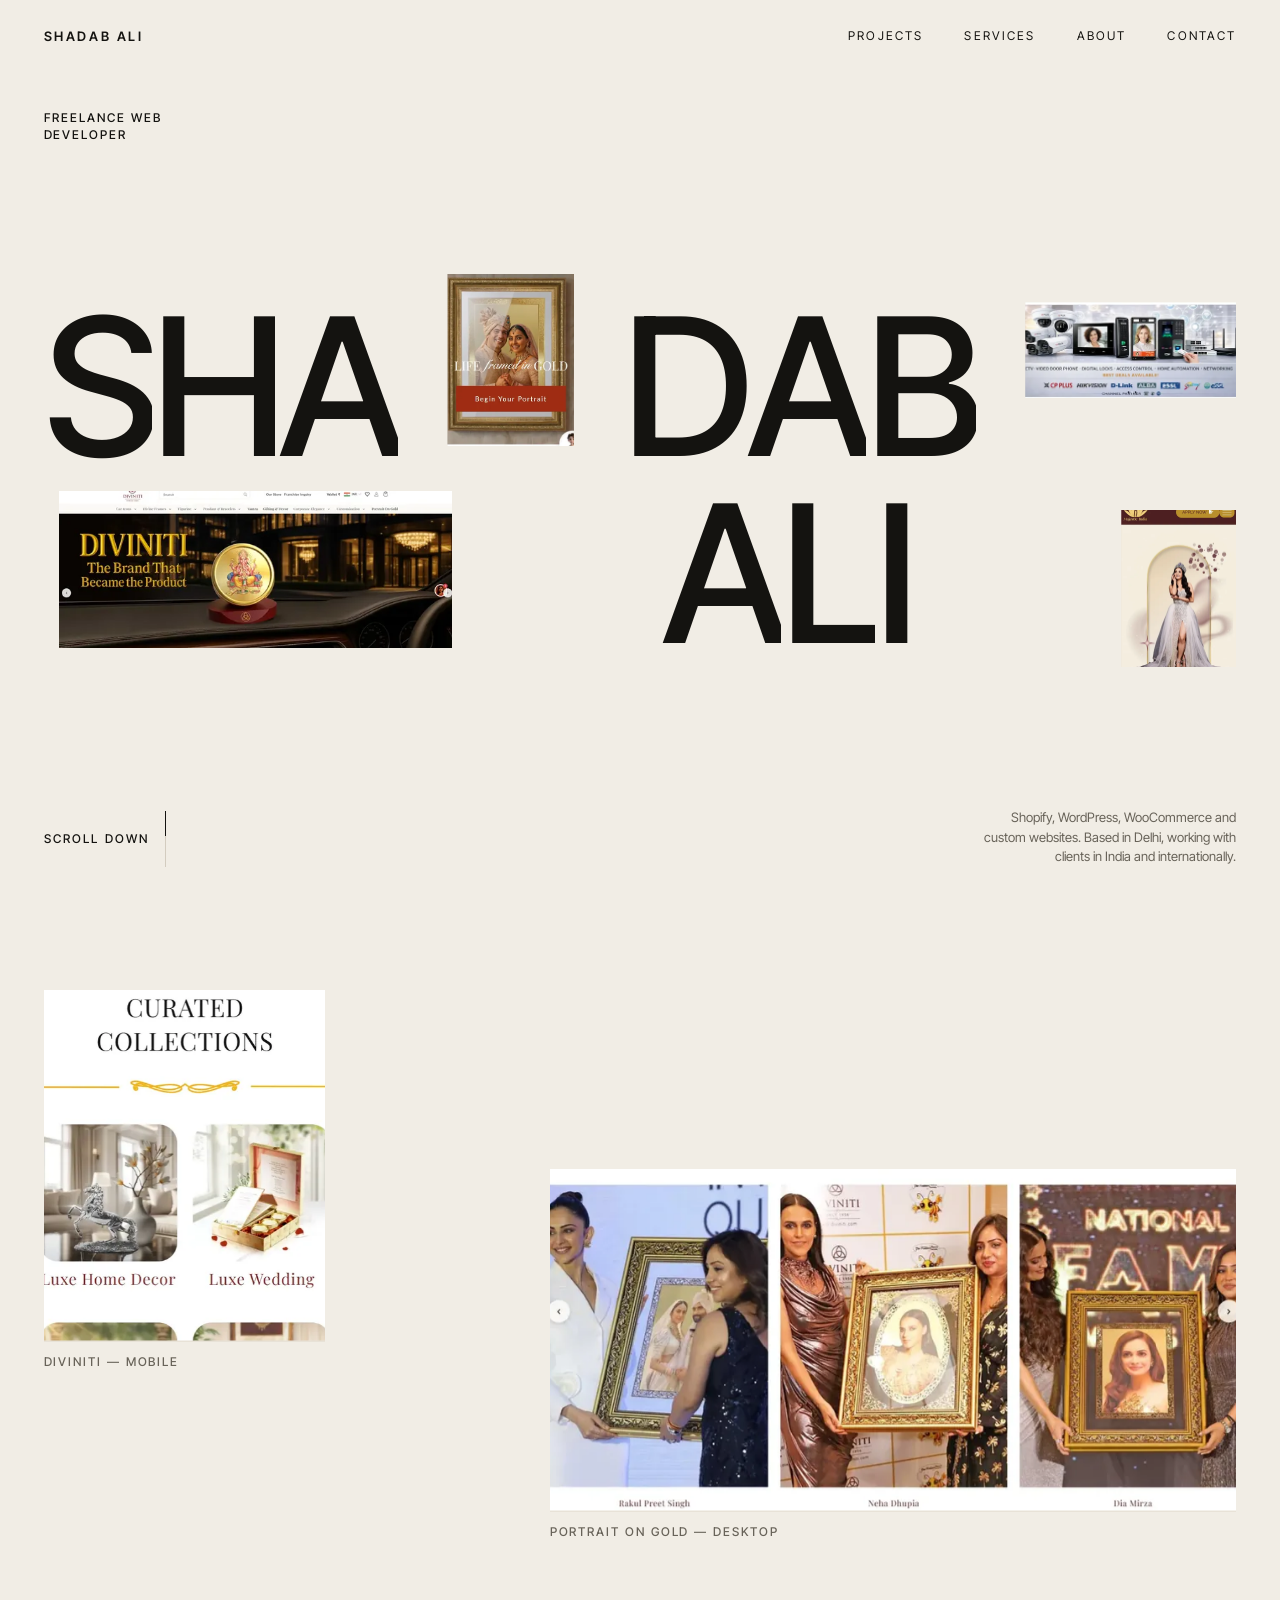
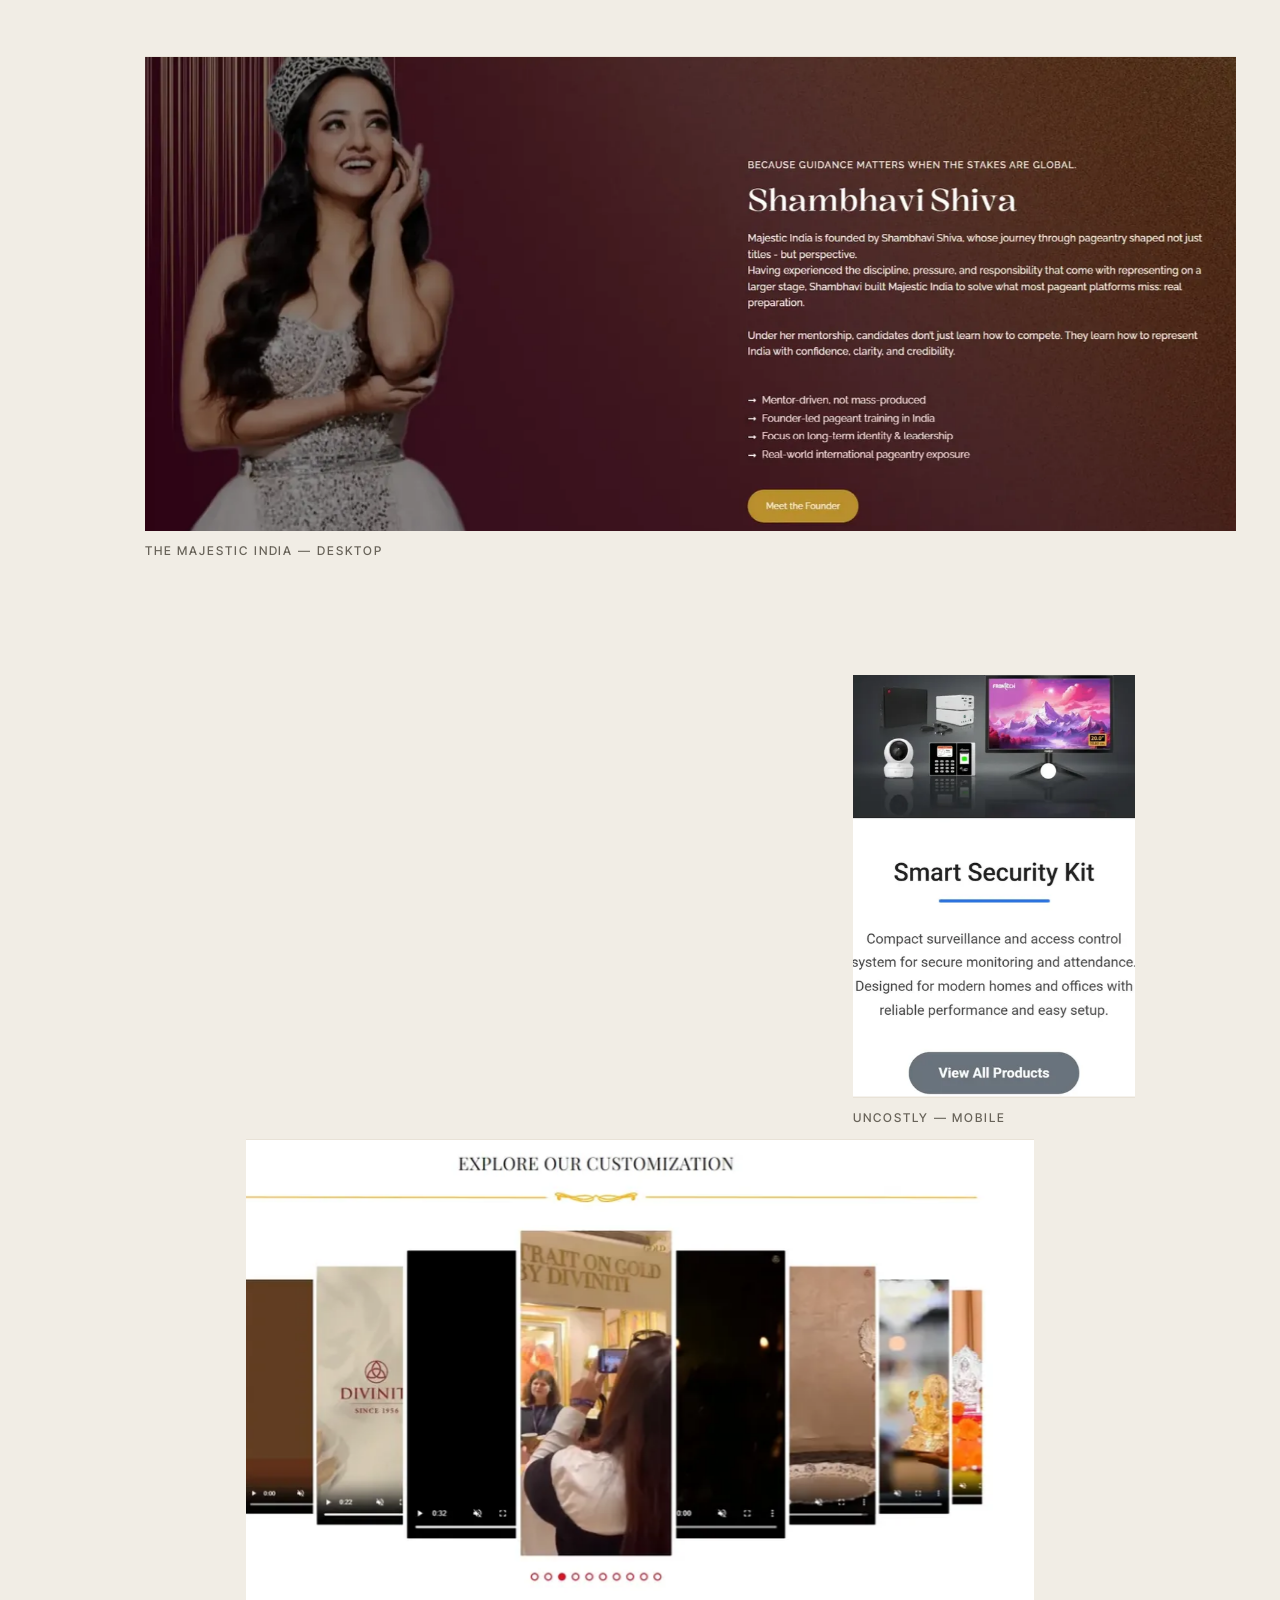
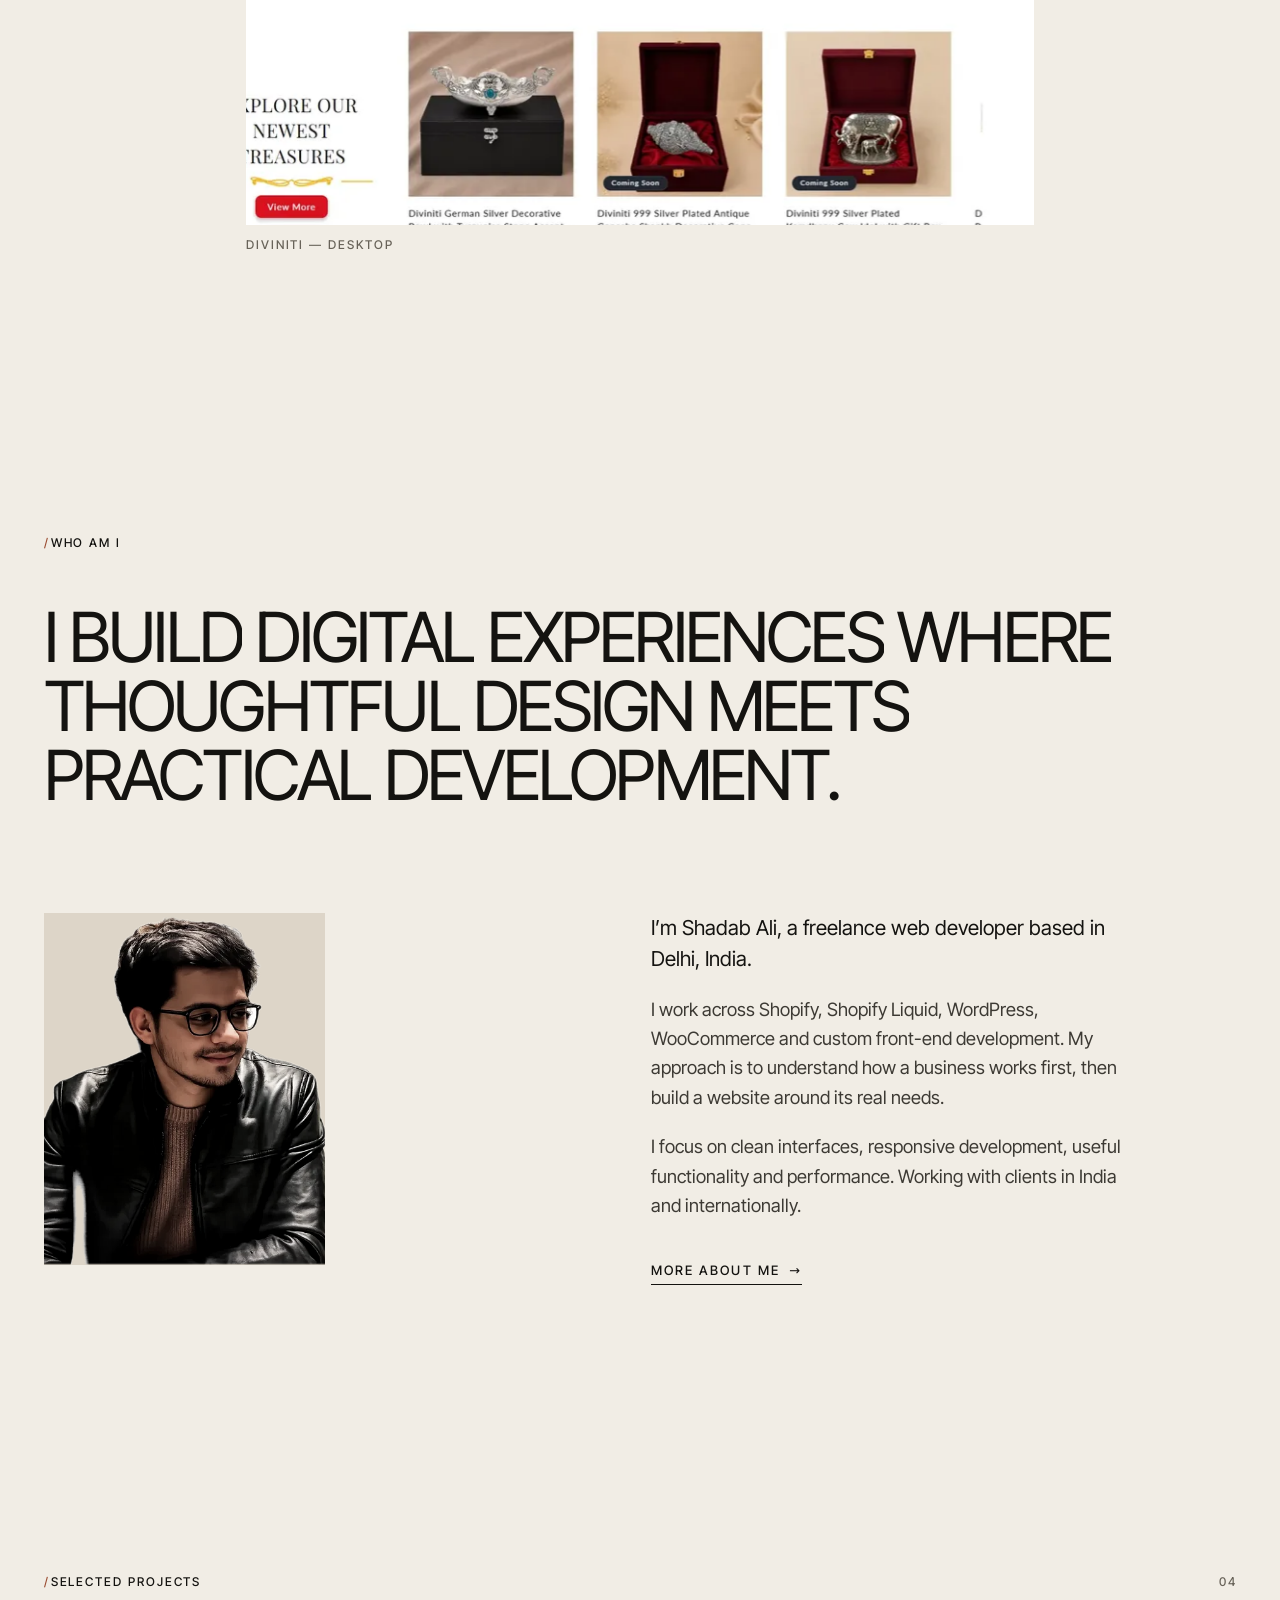
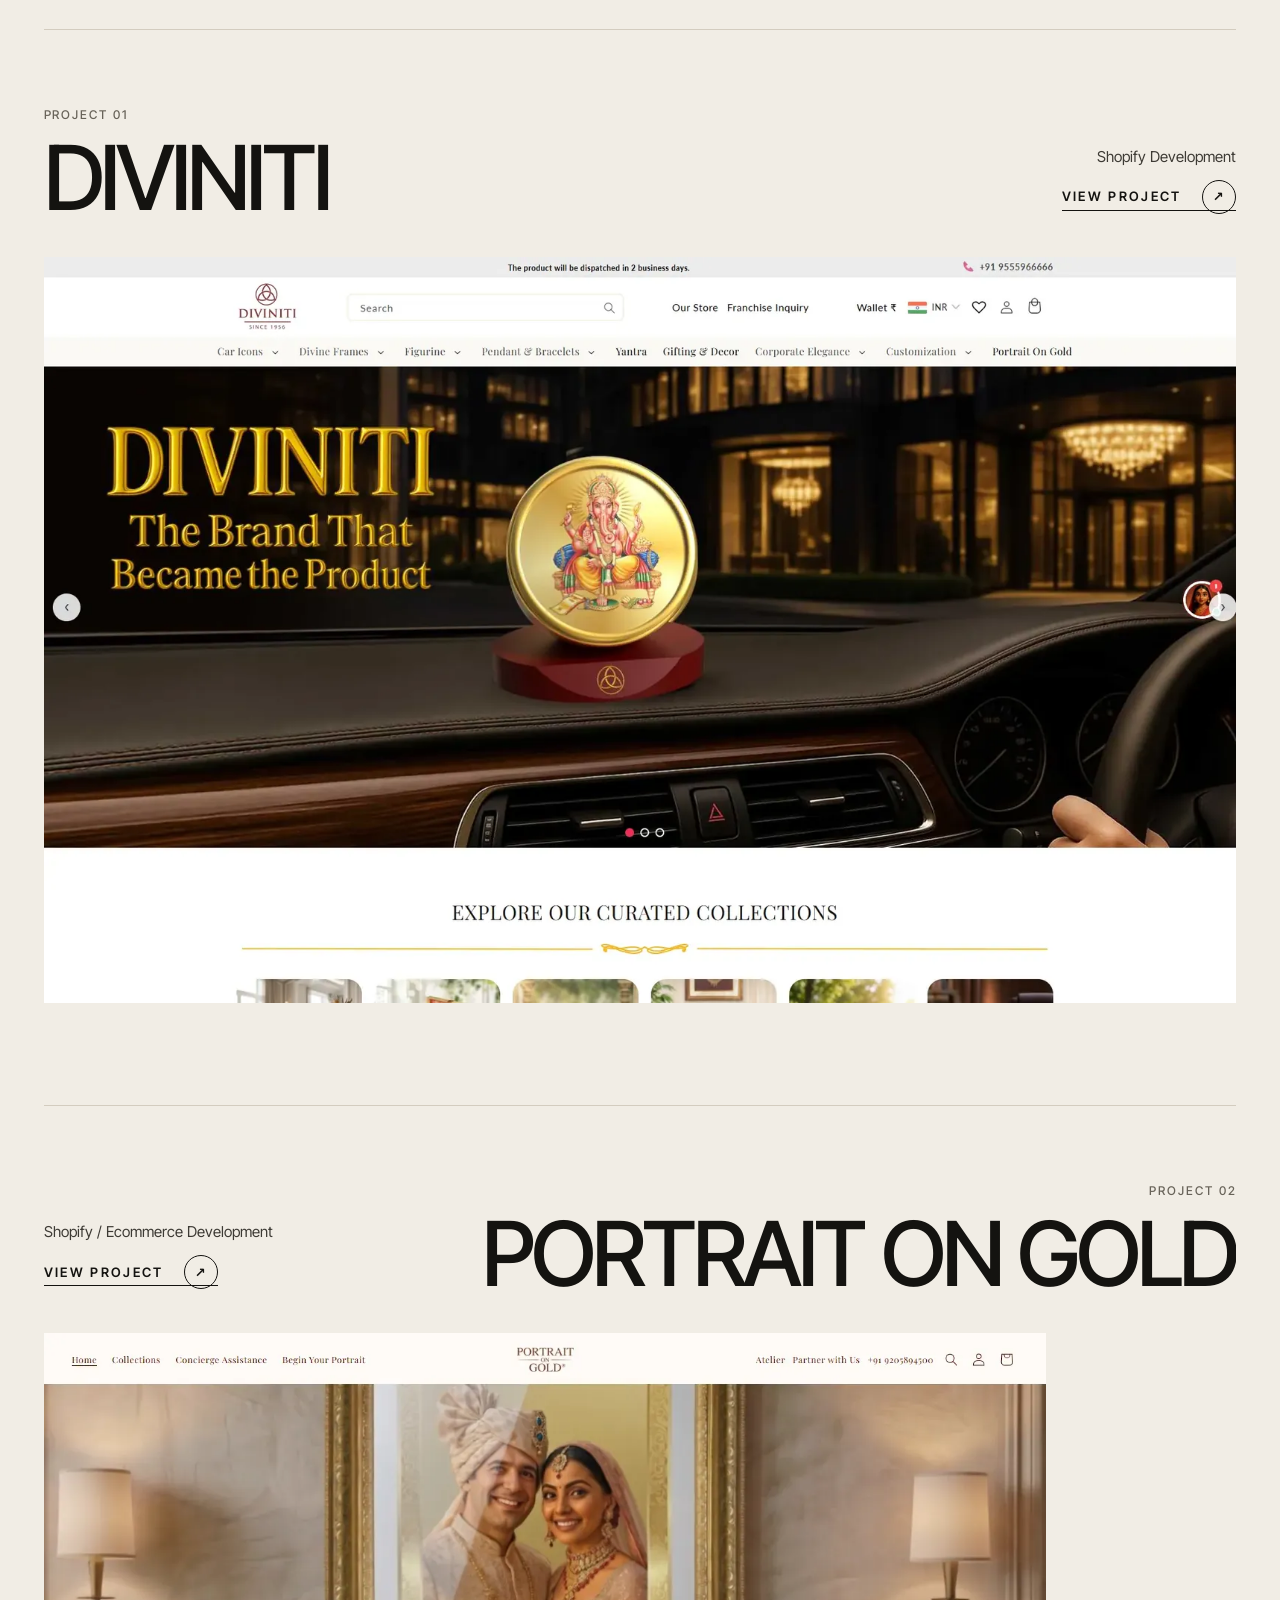
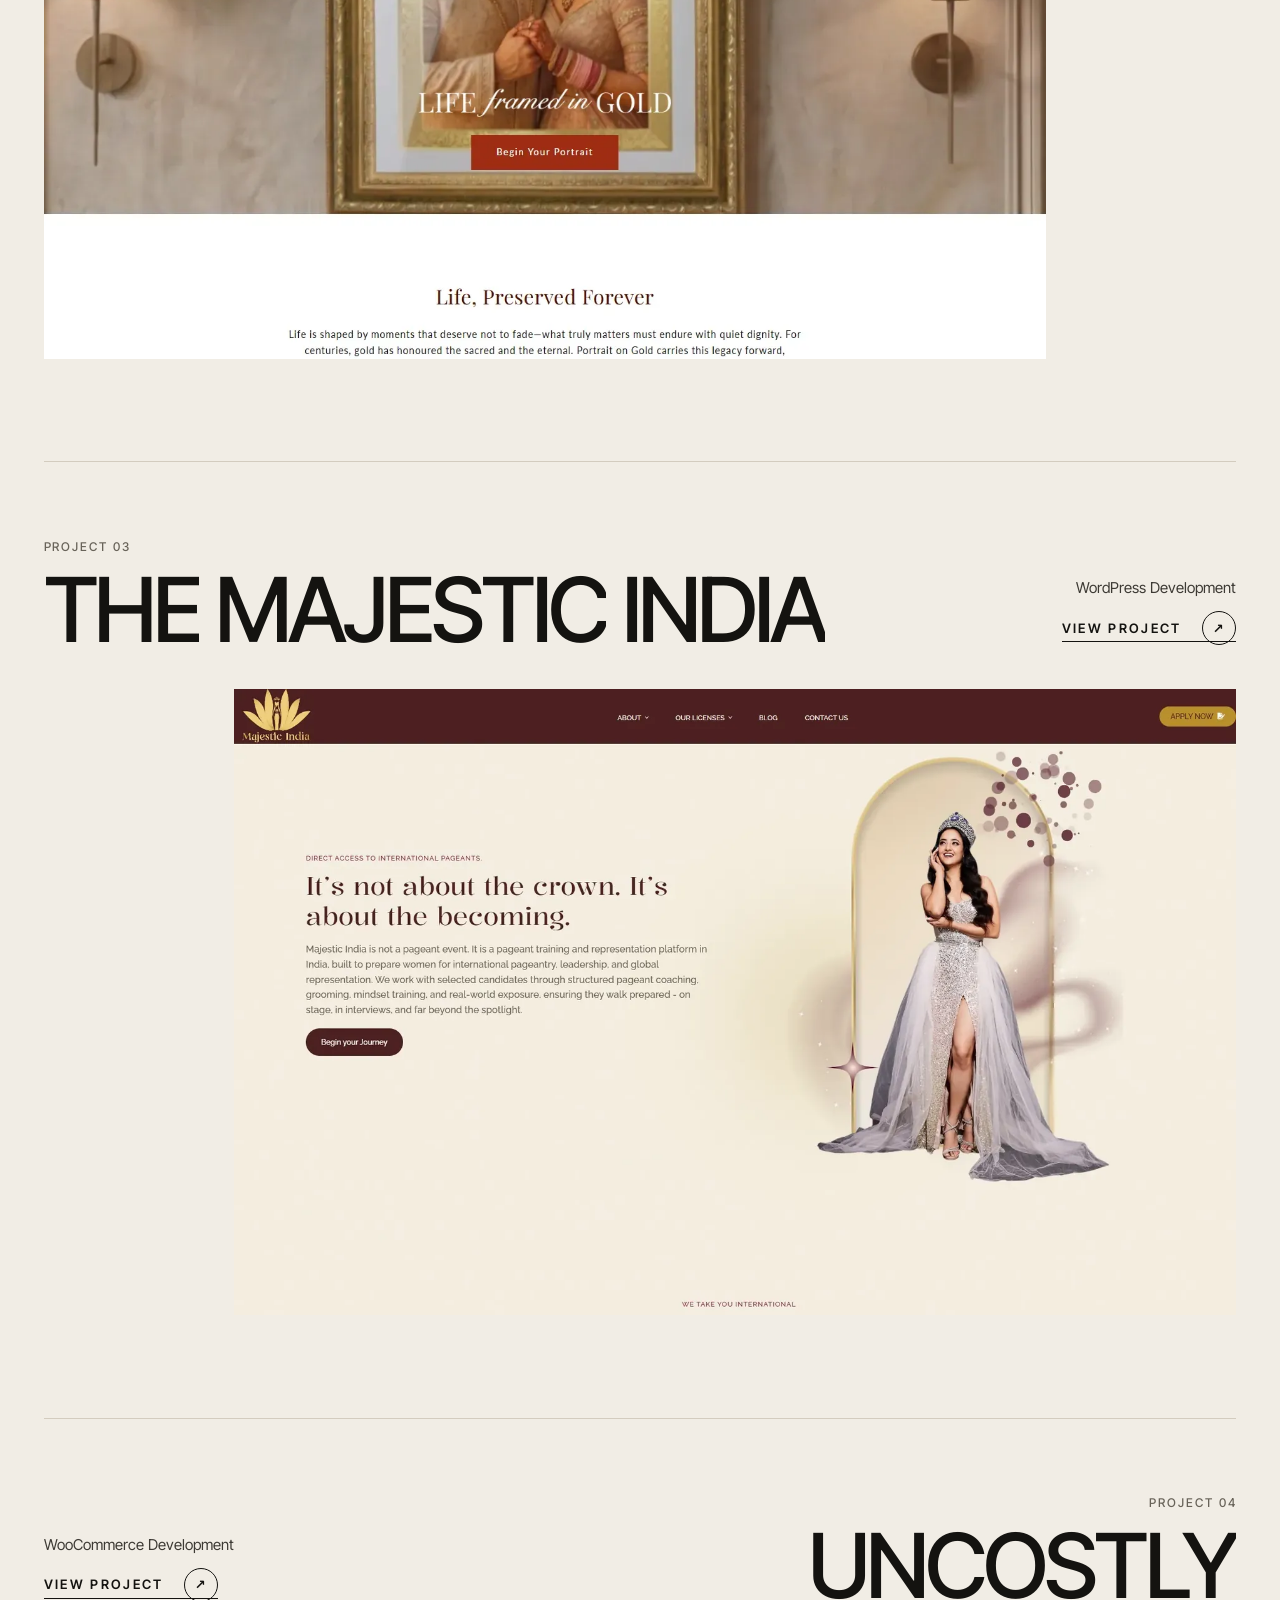
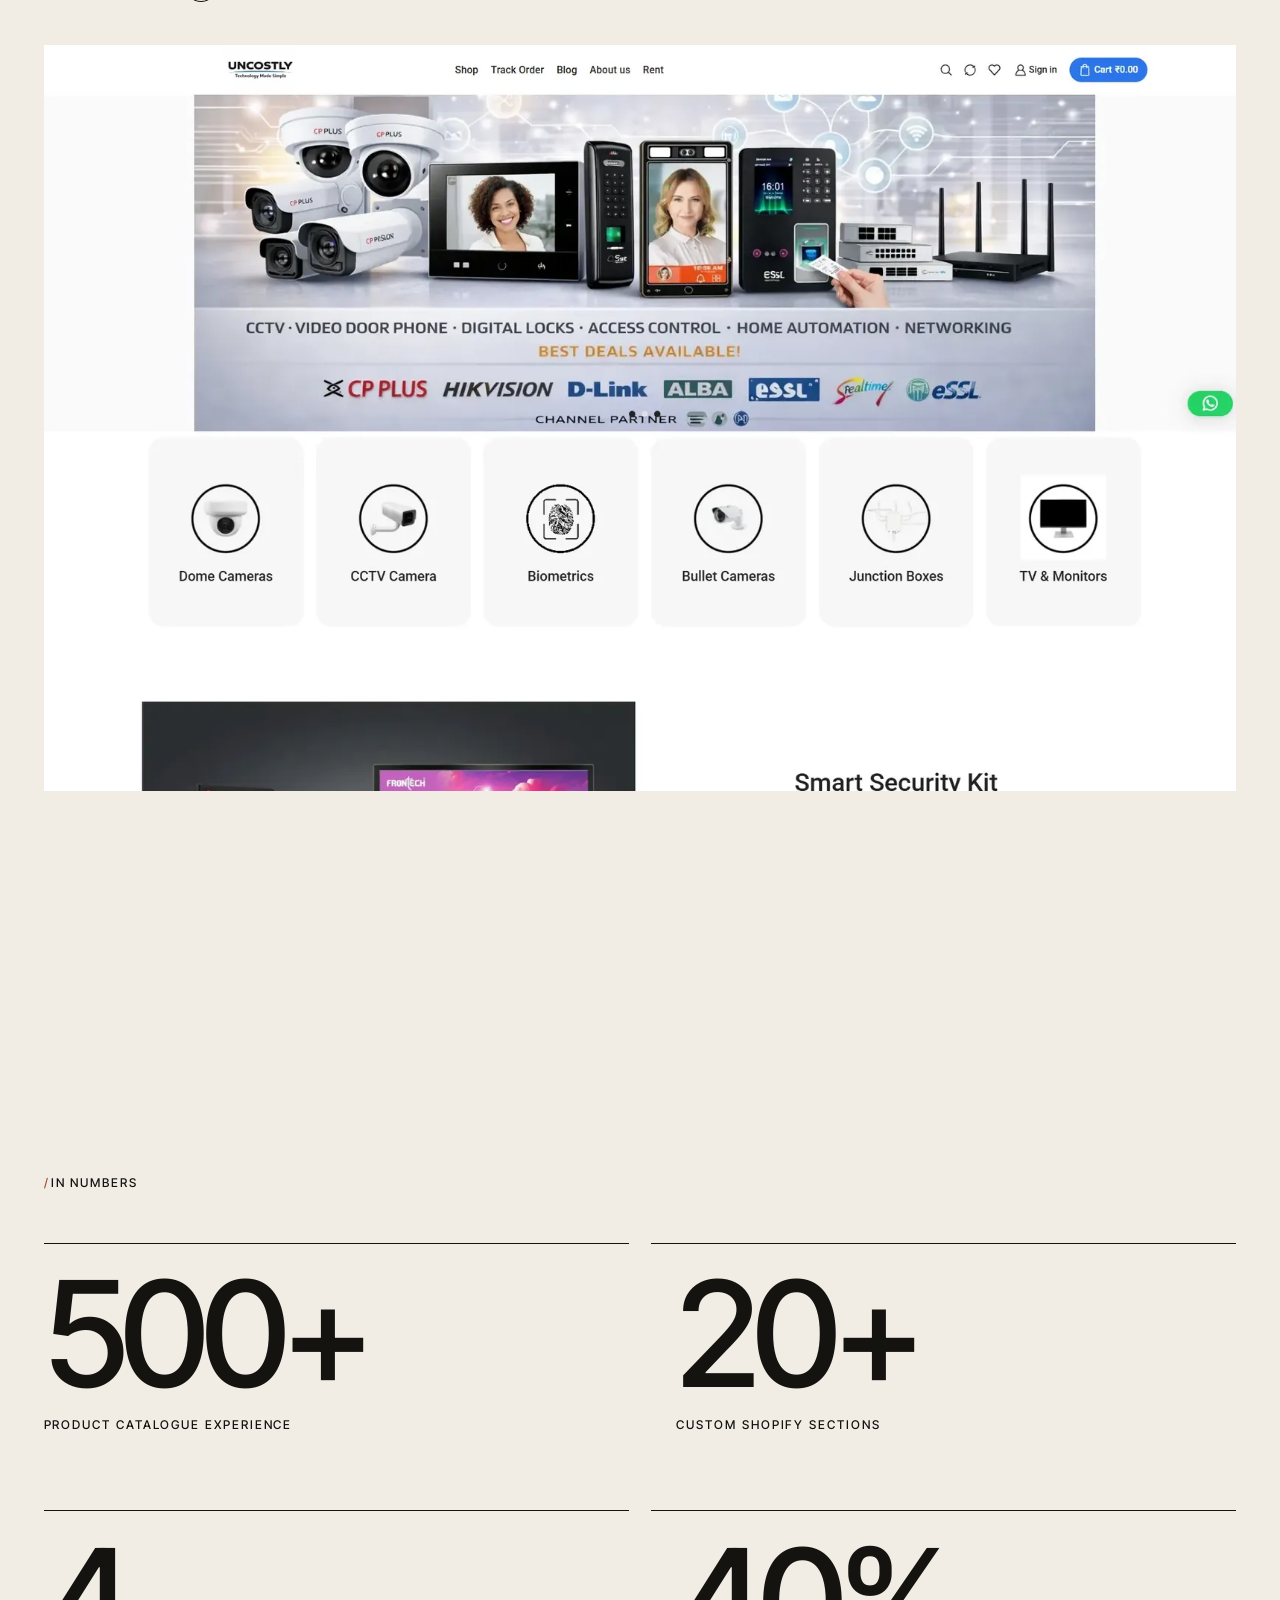
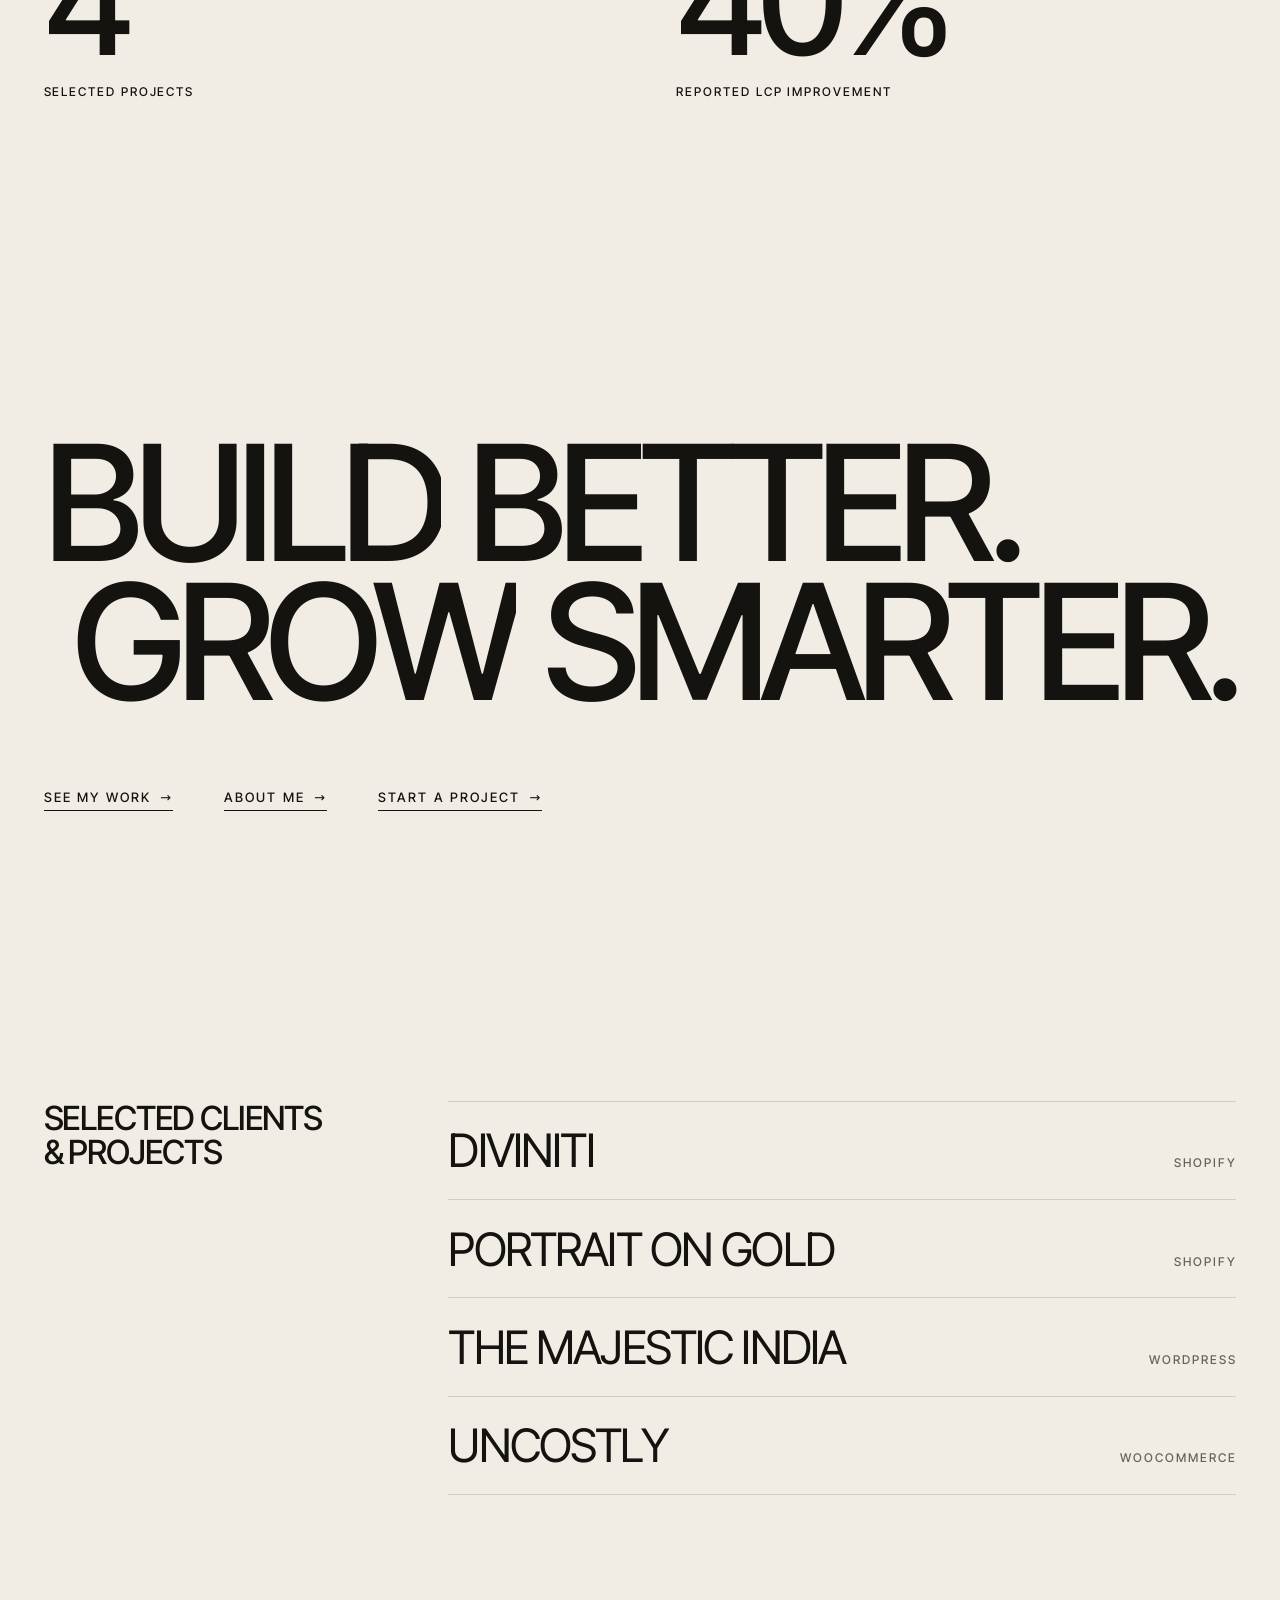
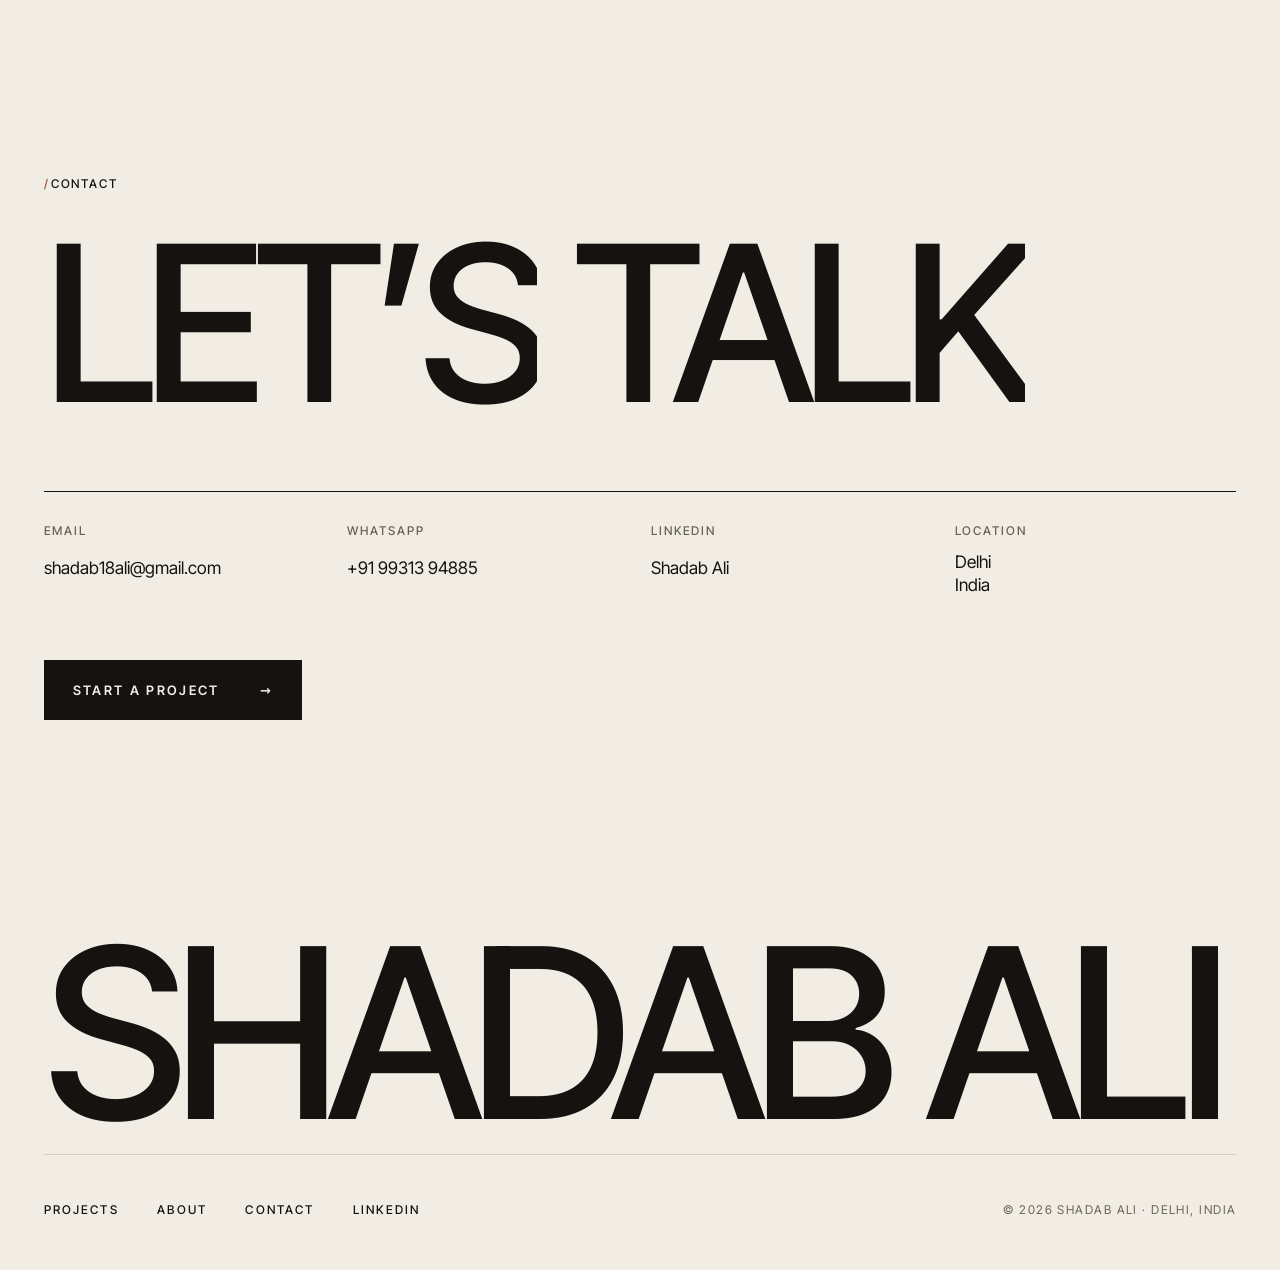
==== commit 9ad60fde: "Redesign the site as an editorial portfolio Follows the requested reference structure with Shadab's " ====
--- a/index.html
+++ b/index.html
@@ -3,9 +3,9 @@
 <head>
   <meta charset="utf-8">
   <meta name="viewport" content="width=device-width, initial-scale=1">
-  <meta name="theme-color" content="#302c26">
+  <meta name="theme-color" content="#f1ede5">
+  <title>Shadab Ali | Freelance Shopify &amp; WordPress Developer</title>
   <meta name="description" content="Freelance web developer specialising in Shopify, WordPress, WooCommerce and custom websites. Explore selected projects and discuss your next website with Shadab Ali.">
-  <title>Shadab Ali | Freelance Shopify &amp; WordPress Developer</title>
   <link rel="canonical" href="https://website-swart-nu-54.vercel.app/">
   <link rel="icon" href="assets/favicon.svg" type="image/svg+xml">
   <link rel="apple-touch-icon" href="assets/apple-touch-icon.png">
@@ -17,200 +17,167 @@
   <meta property="og:image" content="https://website-swart-nu-54.vercel.app/assets/og-image.jpg">
   <meta property="og:image:width" content="1200">
   <meta property="og:image:height" content="630">
-  <meta property="og:image:alt" content="Shadab Ali, freelance Shopify, WordPress and WooCommerce developer">
+  <meta property="og:image:alt" content="Shadab Ali, freelance web developer">
   <meta name="twitter:card" content="summary_large_image">
-  <link rel="preload" href="assets/fonts/space-grotesk-latin.woff2" as="font" type="font/woff2" crossorigin>
-  <link rel="preload" href="assets/fonts/dm-sans-latin.woff2" as="font" type="font/woff2" crossorigin>
-  <link rel="stylesheet" href="styles.css">
-  <link rel="stylesheet" href="art-direction-v2.css">
-  <link rel="stylesheet" href="motion.css">
-  <link rel="stylesheet" href="showcase.css">
-  <link rel="stylesheet" href="components.css">
-  <script src="script.js" defer></script>
-  <script src="motion.js" defer></script>
-  <script src="showcase.js" defer></script>
+  <link rel="preload" href="assets/fonts/inter-tight-latin.woff2" as="font" type="font/woff2" crossorigin>
+  <link rel="stylesheet" href="site.css">
+  <script>document.documentElement.classList.add('js');setTimeout(function(){if(!window.__site)document.documentElement.classList.remove('js')},4000)</script>
+  <script src="site.js" defer></script>
   <script type="application/ld+json">
-  {
-    "@context": "https://schema.org",
-    "@type": "Person",
-    "name": "Shadab Ali",
-    "jobTitle": "Freelance Web Developer",
-    "description": "Freelance web developer specialising in Shopify, WordPress, WooCommerce and custom websites.",
-    "url": "https://website-swart-nu-54.vercel.app/",
-    "image": "https://website-swart-nu-54.vercel.app/assets/profile.webp",
-    "email": "mailto:shadab18ali@gmail.com",
-    "address": { "@type": "PostalAddress", "addressLocality": "Delhi", "addressCountry": "IN" },
-    "sameAs": ["https://linkedin.com/in/shadab-ali-7b0261238"],
-    "knowsAbout": ["Shopify", "Liquid", "WordPress", "WooCommerce", "Front-end development", "Web performance"]
-  }
+  {"@context":"https://schema.org","@type":"Person","name":"Shadab Ali","jobTitle":"Freelance Web Developer","description":"Freelance web developer specialising in Shopify, WordPress, WooCommerce and custom websites.","url":"https://website-swart-nu-54.vercel.app/","image":"https://website-swart-nu-54.vercel.app/assets/profile.webp","email":"mailto:shadab18ali@gmail.com","address":{"@type":"PostalAddress","addressLocality":"Delhi","addressCountry":"IN"},"sameAs":["https://linkedin.com/in/shadab-ali-7b0261238"],"knowsAbout":["Shopify","Liquid","WordPress","WooCommerce","Front-end development","Web performance"]}
   </script>
 </head>
 <body class="page-home">
   <a class="skip-link" href="#main">Skip to content</a>
-  <header class="site-header" id="top">
-    <div class="shell header-inner">
-      <a class="brand" href="index.html" aria-label="Shadab Ali, home"><span class="brand-symbol" aria-hidden="true">S<span>.</span></span><span>shadab ali<span class="brand-dot">.</span></span></a>
-      <button class="menu-toggle" type="button" aria-controls="primary-nav" aria-expanded="false" aria-label="Open menu"><span></span><span></span></button>
-      <nav class="nav" id="primary-nav" aria-label="Main navigation"><a href="work.html">Work</a><a href="services.html">Services</a><a href="about.html">About</a><a href="contact.html">Contact</a><a class="nav-cta" href="contact.html#inquiry">Start a Project <span aria-hidden="true">↗</span></a></nav>
+  <header class="site-header" data-header>
+    <div class="wrap header-inner">
+      <a class="brand" href="index.html" aria-label="Shadab Ali, home">Shadab Ali</a>
+      <button class="menu-toggle" type="button" aria-expanded="false" aria-controls="site-nav" data-menu-toggle>Menu</button>
+      <nav class="nav" id="site-nav" aria-label="Main"><a href="work.html">Projects</a><a href="services.html">Services</a><a href="about.html">About</a><a href="contact.html">Contact</a><p class="nav-extra"><a href="mailto:shadab18ali@gmail.com">shadab18ali@gmail.com</a><br><a href="https://wa.me/919931394885" target="_blank" rel="noopener noreferrer">WhatsApp +91 99313 94885</a></p></nav>
     </div>
   </header>
 
   <main id="main">
-    <section class="hero shell" aria-labelledby="hero-title" data-motion-slider>
-      <div class="motion-hero-media" aria-hidden="true">
-        <img src="assets/hero-atelier-v2.webp" alt="" data-caption="The digital atelier" decoding="async" loading="eager" fetchpriority="high" draggable="false" class="is-active">
-        <img data-src="assets/hero-commerce-v3.webp" alt="" data-caption="Commerce, reimagined" decoding="async" draggable="false" class="">
-        <img data-src="assets/hero-garden-v3.webp" alt="" data-caption="A storefront with room to grow" decoding="async" draggable="false" class="">
-      </div>
-      <div class="hero-copy">
-        <p class="eyebrow"><span class="eyebrow-line"></span> Freelance Web Developer</p>
-        <h1 id="hero-title">Websites built to help your business sell, grow and <em>stand out.</em></h1>
-        <p class="hero-lede">I’m Shadab Ali, a freelance web developer specialising in Shopify, WordPress, WooCommerce and custom websites for businesses worldwide.</p>
-        <div class="hero-actions"><a class="button button-dark" href="contact.html#inquiry">Start a Project <span aria-hidden="true">↗</span></a><a class="text-link" href="#selected-projects">View My Work <span aria-hidden="true">↓</span></a></div>
-        <div class="hero-proof"><span class="proof-avatar"><img src="assets/profile-avatar.webp" alt="" width="40" height="40"></span><span>Based in Delhi, India.<br><strong>Working with clients worldwide.</strong></span></div>
-      </div>
-      <div class="motion-hero-caption" data-slide-caption aria-hidden="true">The digital atelier</div>
-      <div class="motion-hero-controls" role="group" aria-label="Background image"><button type="button" data-slide-prev aria-label="Previous image">←</button><span class="motion-hero-count" data-slide-count>01 / 03</span><button type="button" data-slide-next aria-label="Next image">→</button></div>
-    </section>
-
-    <section class="expertise" aria-labelledby="expertise-title">
-      <h2 id="expertise-title" class="visually-hidden">Expertise</h2>
-      <div class="marquee" aria-hidden="true"><div>SHOPIFY <b>✳</b> WORDPRESS <b>✳</b> WOOCOMMERCE <b>✳</b> CUSTOM DEVELOPMENT <b>✳</b> PERFORMANCE OPTIMISATION <b>✳</b> RESPONSIVE DEVELOPMENT <b>✳</b> SHOPIFY <b>✳</b> WORDPRESS <b>✳</b> WOOCOMMERCE <b>✳</b> CUSTOM DEVELOPMENT <b>✳</b> PERFORMANCE OPTIMISATION <b>✳</b> RESPONSIVE DEVELOPMENT <b>✳</b></div></div>
-      <ul class="visually-hidden"><li>Shopify</li><li>WordPress</li><li>WooCommerce</li><li>Custom development</li><li>Performance optimisation</li><li>Responsive development</li></ul>
-      <div class="shell proof">
-        <ul class="proof-grid" role="list">
-          <li class="proof-intro"><p class="eyebrow"><span class="eyebrow-line"></span> Experience</p>Work that shows up in the numbers.</li>
-          <li class="proof-item"><strong>500+</strong><span>Products in the Shopify catalogue I rebuilt for Diviniti</span></li>
-          <li class="proof-item"><strong>20+</strong><span>Custom, editable Shopify Liquid sections built for one store</span></li>
-          <li class="proof-item"><strong>40%</strong><span>Reported improvement in Largest Contentful Paint after the image rebuild</span></li>
-        </ul>
+    <section class="hero wrap" aria-labelledby="hero-title">
+      <p class="label hero-role">Freelance Web<br>Developer</p>
+      <h1 class="hero-name" id="hero-title">
+        <span class="visually-hidden">Shadab Ali, freelance web developer</span>
+        <span class="hero-line hero-line-1" aria-hidden="true">
+          <span class="hero-group g-sha"><span class="l"><span style="--i:0">S</span></span><span class="l"><span style="--i:1">H</span></span><span class="l"><span style="--i:2">A</span></span></span>
+          <span class="hero-shot shot-pog" style="--i:1"><img src="assets/work/hero-pog-800.webp" srcset="assets/work/hero-pog-480.webp 480w, assets/work/hero-pog-800.webp 800w" sizes="(max-width: 760px) 20vw, 10vw" alt="" width="800" height="735" loading="eager" decoding="async"></span>
+          <span class="hero-group g-dab"><span class="l"><span style="--i:3">D</span></span><span class="l"><span style="--i:4">A</span></span><span class="l"><span style="--i:5">B</span></span></span>
+          <span class="hero-shot shot-uncostly" style="--i:2"><picture><source media="(max-width: 760px)" srcset="[data-uri]"><img src="assets/work/hero-uncostly-900.webp" srcset="assets/work/hero-uncostly-560.webp 560w, assets/work/hero-uncostly-900.webp 900w" sizes="18vw" alt="" width="900" height="313" loading="eager" decoding="async"></picture></span>
+        </span>
+        <span class="hero-line hero-line-2" aria-hidden="true">
+          <span class="hero-shot shot-diviniti" style="--i:0"><picture><source media="(max-width: 760px)" srcset="[data-uri]"><img src="assets/work/hero-diviniti-900.webp" srcset="assets/work/hero-diviniti-560.webp 560w, assets/work/hero-diviniti-900.webp 900w" sizes="31vw" alt="" width="900" height="411" loading="eager" decoding="async" fetchpriority="high"></picture></span>
+          <span class="hero-group g-ali"><span class="l"><span style="--i:6">A</span></span><span class="l"><span style="--i:7">L</span></span><span class="l"><span style="--i:8">I</span></span></span>
+          <span class="hero-shot shot-majestic" style="--i:3"><img src="assets/work/hero-majestic-800.webp" srcset="assets/work/hero-majestic-480.webp 480w, assets/work/hero-majestic-800.webp 800w" sizes="(max-width: 760px) 23vw, 9vw" alt="" width="800" height="1050" loading="eager" decoding="async"></span>
+        </span>
+      </h1>
+      <div class="hero-foot">
+        <a class="scroll-cue" href="#who">Scroll down <span class="scroll-line" aria-hidden="true"></span></a>
+        <p class="hero-note">Shopify, WordPress, WooCommerce and custom websites. Based in Delhi, working with clients in India and internationally.</p>
       </div>
     </section>
 
-    <section class="clients" aria-labelledby="clients-title">
-      <div class="shell clients-inner">
-        <h2 id="clients-title" class="clients-label">Selected clients</h2>
-        <ul class="clients-list">
-          <li><a href="work.html#diviniti"><span class="client-name">Diviniti</span><span class="client-meta">Shopify</span></a></li>
-          <li><a href="work.html#portrait-on-gold"><span class="client-name">Portrait <em>on</em> Gold</span><span class="client-meta">Shopify</span></a></li>
-          <li><a href="work.html#majestic"><span class="client-name">The Majestic India</span><span class="client-meta">WordPress</span></a></li>
-          <li><a href="work.html#uncostly"><span class="client-name">Uncostly</span><span class="client-meta">WooCommerce</span></a></li>
-        </ul>
+    <section class="sequence" aria-label="Selected screens from client websites">
+      <div class="wrap grid seq-grid">
+          <figure class="seq seq-1" data-parallax="0.06"><div class="seq-media" data-reveal="clip"><img src="assets/work/seq-diviniti-collections-800.webp" srcset="assets/work/seq-diviniti-collections-480.webp 480w, assets/work/seq-diviniti-collections-800.webp 800w" sizes="(max-width: 760px) 62vw, 22vw" alt="Diviniti curated collections on mobile" width="800" height="989" loading="lazy" decoding="async"></div><figcaption class="label muted">Diviniti — Mobile</figcaption></figure>
+          <figure class="seq seq-2" data-parallax="-0.05"><div class="seq-media" data-reveal="clip"><img src="assets/work/seq-pog-chosen-900.webp" srcset="assets/work/seq-pog-chosen-560.webp 560w, assets/work/seq-pog-chosen-900.webp 900w" sizes="(max-width: 760px) 80vw, 56vw" alt="Portrait on Gold &quot;Chosen by the finest&quot; section on desktop" width="900" height="453" loading="lazy" decoding="async"></div><figcaption class="label muted">Portrait on Gold — Desktop</figcaption></figure>
+          <figure class="seq seq-3" data-parallax="0.04"><div class="seq-media" data-reveal="clip"><img src="assets/work/seq-majestic-founder-1600.webp" srcset="assets/work/seq-majestic-founder-900.webp 900w, assets/work/seq-majestic-founder-1600.webp 1600w" sizes="(max-width: 760px) 100vw, 88vw" alt="The Majestic India founder section on desktop" width="1600" height="746" loading="lazy" decoding="async"></div><figcaption class="label muted">The Majestic India — Desktop</figcaption></figure>
+          <figure class="seq seq-4" data-parallax="-0.07"><div class="seq-media" data-reveal="clip"><img src="assets/work/seq-uncostly-kit-800.webp" srcset="assets/work/seq-uncostly-kit-480.webp 480w, assets/work/seq-uncostly-kit-800.webp 800w" sizes="(max-width: 760px) 62vw, 22vw" alt="Uncostly smart security kit section on mobile" width="800" height="1215" loading="lazy" decoding="async"></div><figcaption class="label muted">Uncostly — Mobile</figcaption></figure>
+          <figure class="seq seq-5" data-parallax="0.05"><div class="seq-media" data-reveal="clip"><img src="assets/work/seq-diviniti-custom-1460.webp" srcset="assets/work/seq-diviniti-custom-900.webp 900w, assets/work/seq-diviniti-custom-1460.webp 1460w" sizes="(max-width: 760px) 80vw, 64vw" alt="Diviniti customisation section on desktop" width="1460" height="1285" loading="lazy" decoding="async"></div><figcaption class="label muted">Diviniti — Desktop</figcaption></figure>
       </div>
     </section>
 
-    <section class="project-showcase" id="selected-projects" aria-labelledby="project-showcase-title" data-project-showcase>
-      <div class="project-showcase-shell project-showcase-head"><div><span class="project-showcase-kicker">Selected work / case studies</span><h2 id="project-showcase-title">Real websites. <em>Close up.</em></h2></div><p class="project-showcase-intro">Choose a project to see its desktop and mobile views, the problem it solved and the result.</p></div>
-      <div class="project-showcase-shell project-showcase-layout">
-        <div class="showcase-stage">
-          <div class="showcase-slide is-active" data-title="Diviniti" data-kind="Shopify · Store rebuild" data-description="A 500+ product luxury catalogue rebuilt around faster image loading and 20+ editable Liquid sections." data-result="40% reported improvement in Largest Contentful Paint." data-tags="Shopify Development|Liquid|Performance Optimisation|Responsive Development" data-link="case-diviniti.html" data-link-label="Read the case study" data-color="#bca88f" aria-hidden="false">
-          <div class="showcase-orbit" aria-hidden="true"></div><span class="showcase-art-number" aria-hidden="true">01</span>
-          <div class="showcase-browser"><div class="showcase-browser-bar" aria-hidden="true"><i></i><i></i><i></i><span>Diviniti / DESKTOP</span></div><img src="assets/diviniti-desktop.webp" srcset="assets/diviniti-desktop-960.webp 960w, assets/diviniti-desktop.webp 1897w" sizes="(max-width: 760px) 80vw, 46vw" alt="Diviniti desktop website screenshot" loading="lazy" decoding="async" draggable="false" width="1440" height="900"></div>
-          <div class="showcase-phone"><img src="assets/diviniti-mobile.webp" srcset="assets/diviniti-mobile-400.webp 400w, assets/diviniti-mobile.webp 800w" sizes="(max-width: 760px) 26vw, 15vw" alt="Diviniti mobile website screenshot" loading="lazy" decoding="async" draggable="false" width="390" height="844"></div>
-        </div><div class="showcase-slide" data-title="Portrait on Gold" data-kind="Shopify · Custom commerce" data-description="A made-to-order portrait store with custom size, frame and finish options, app-free filtering and a WhatsApp order check." data-result="Orders are confirmed on WhatsApp before a custom portrait goes into production." data-tags="Shopify Development|Liquid|JavaScript|WATI Integration" data-link="case-portrait-on-gold.html" data-link-label="Read the case study" data-color="#bfa997" aria-hidden="true">
-          <div class="showcase-orbit" aria-hidden="true"></div><span class="showcase-art-number" aria-hidden="true">02</span>
-          <div class="showcase-browser"><div class="showcase-browser-bar" aria-hidden="true"><i></i><i></i><i></i><span>Portrait on Gold / DESKTOP</span></div><img data-src="assets/pog-desktop.webp" data-srcset="assets/pog-desktop-960.webp 960w, assets/pog-desktop.webp 1911w" sizes="(max-width: 760px) 80vw, 46vw" alt="Portrait on Gold desktop website screenshot" loading="lazy" decoding="async" draggable="false" width="1440" height="900"></div>
-          <div class="showcase-phone"><img data-src="assets/pog-mobile.webp" data-srcset="assets/pog-mobile-400.webp 400w, assets/pog-mobile.webp 800w" sizes="(max-width: 760px) 26vw, 15vw" alt="Portrait on Gold mobile website screenshot" loading="lazy" decoding="async" draggable="false" width="390" height="844"></div>
-        </div><div class="showcase-slide" data-title="The Majestic India" data-kind="WordPress · Business website" data-description="A mobile-first WordPress site with a dedicated page for each of its four programs." data-result="Every program page leads to the same clear Apply Now path." data-tags="WordPress|Elementor|Responsive Development" data-link="work.html#majestic" data-link-label="See project details" data-color="#c2ad9f" aria-hidden="true">
-          <div class="showcase-orbit" aria-hidden="true"></div><span class="showcase-art-number" aria-hidden="true">03</span>
-          <div class="showcase-browser"><div class="showcase-browser-bar" aria-hidden="true"><i></i><i></i><i></i><span>The Majestic India / DESKTOP</span></div><img data-src="assets/majestic-desktop.webp" data-srcset="assets/majestic-desktop-960.webp 960w, assets/majestic-desktop.webp 1897w" sizes="(max-width: 760px) 80vw, 46vw" alt="The Majestic India desktop website screenshot" loading="lazy" decoding="async" draggable="false" width="1440" height="900"></div>
-          <div class="showcase-phone"><img data-src="assets/majestic-mobile.webp" data-srcset="assets/majestic-mobile-400.webp 400w, assets/majestic-mobile.webp 800w" sizes="(max-width: 760px) 26vw, 15vw" alt="The Majestic India mobile website screenshot" loading="lazy" decoding="async" draggable="false" width="390" height="844"></div>
-        </div><div class="showcase-slide" data-title="Uncostly" data-kind="WooCommerce · Product catalogue" data-description="An equipment catalogue across 12+ categories with product comparison, wishlist and order tracking." data-result="Visitors can buy or rent equipment from the same catalogue." data-tags="WooCommerce|WordPress|Catalogue UX" data-link="work.html#uncostly" data-link-label="See project details" data-color="#aab4ad" aria-hidden="true">
-          <div class="showcase-orbit" aria-hidden="true"></div><span class="showcase-art-number" aria-hidden="true">04</span>
-          <div class="showcase-browser"><div class="showcase-browser-bar" aria-hidden="true"><i></i><i></i><i></i><span>Uncostly / DESKTOP</span></div><img data-src="assets/uncostly-desktop.webp" data-srcset="assets/uncostly-desktop-960.webp 960w, assets/uncostly-desktop.webp 1897w" sizes="(max-width: 760px) 80vw, 46vw" alt="Uncostly desktop website screenshot" loading="lazy" decoding="async" draggable="false" width="1440" height="900"></div>
-          <div class="showcase-phone"><img data-src="assets/uncostly-mobile.webp" data-srcset="assets/uncostly-mobile-400.webp 400w, assets/uncostly-mobile.webp 800w" sizes="(max-width: 760px) 26vw, 15vw" alt="Uncostly mobile website screenshot" loading="lazy" decoding="async" draggable="false" width="390" height="844"></div>
-        </div>
-          <span class="showcase-stage-label" aria-hidden="true">Drag or use the arrows ↔</span>
-          <div class="showcase-stage-controls"><button type="button" data-project-prev aria-label="Previous project">←</button><button type="button" data-project-next aria-label="Next project">→</button></div>
-        </div>
-        <div class="showcase-info"><span class="showcase-count" data-project-count aria-live="polite">01 / 04</span><p class="showcase-kind" data-project-kind>Shopify · Store rebuild</p><h3 data-project-title>Diviniti</h3><p class="showcase-description" data-project-description>A 500+ product luxury catalogue rebuilt around faster image loading and 20+ editable Liquid sections.</p><p class="showcase-result"><b>Result</b><span data-project-result>40% reported improvement in Largest Contentful Paint.</span></p><div class="showcase-tags" data-project-tags><span>Shopify Development</span><span>Liquid</span><span>Performance Optimisation</span><span>Responsive Development</span></div><a class="showcase-link" data-project-link href="case-diviniti.html"><span data-project-link-label>Read the case study</span> <span aria-hidden="true">↗</span></a><div class="showcase-navigation"><span>Choose a project</span><div><button type="button" data-project-prev aria-label="Previous project">←</button><button type="button" data-project-next aria-label="Next project">→</button></div></div></div>
-      </div>
-      <div class="project-showcase-shell showcase-thumbnails" role="group" aria-label="Choose a project"><button type="button" class="showcase-thumbnail" data-project-index="0" aria-pressed="true" aria-label="Show Diviniti"><img src="assets/diviniti-thumb.webp" alt="" loading="lazy" decoding="async" width="64" height="53"><span><small>01 / 04</small>Diviniti</span></button><button type="button" class="showcase-thumbnail" data-project-index="1" aria-pressed="false" aria-label="Show Portrait on Gold"><img src="assets/pog-thumb.webp" alt="" loading="lazy" decoding="async" width="64" height="53"><span><small>02 / 04</small>Portrait on Gold</span></button><button type="button" class="showcase-thumbnail" data-project-index="2" aria-pressed="false" aria-label="Show The Majestic India"><img src="assets/majestic-thumb.webp" alt="" loading="lazy" decoding="async" width="64" height="53"><span><small>03 / 04</small>The Majestic India</span></button><button type="button" class="showcase-thumbnail" data-project-index="3" aria-pressed="false" aria-label="Show Uncostly"><img src="assets/uncostly-thumb.webp" alt="" loading="lazy" decoding="async" width="64" height="53"><span><small>04 / 04</small>Uncostly</span></button></div>
-      <div class="project-showcase-shell showcase-footer"><span>Real screenshots of client sites I built.</span><a href="work.html">View My Work ↗</a></div>
-    </section>
-
-    <section class="home-services section" aria-labelledby="services-title">
-      <div class="shell">
-        <div class="section-head split-head"><div><p class="eyebrow"><span class="eyebrow-line"></span> Services</p><h2 id="services-title">What I can build <em>for you.</em></h2></div><p>New builds and improvements to what you already have, on the platform that fits how your business works.</p></div>
-        <div class="home-path-grid">
-          <a href="services.html#shopify" class="home-path"><span>01 / SHOPIFY</span><h3>Shopify development</h3><p>New stores, Shopify 2.0 sections, Liquid customisation, product options, app integrations and speed work.</p><b aria-hidden="true">↗</b></a>
-          <a href="services.html#wordpress" class="home-path"><span>02 / WORDPRESS + WOOCOMMERCE</span><h3>WordPress &amp; WooCommerce</h3><p>Business websites, WooCommerce stores and landing pages that your team can keep up to date.</p><b aria-hidden="true">↗</b></a>
-          <a href="services.html#custom" class="home-path"><span>03 / CUSTOM</span><h3>Custom web development</h3><p>Responsive websites, landing pages, interactive experiences and custom functionality built to your brief.</p><b aria-hidden="true">↗</b></a>
-        </div>
-        <div class="redesign-band">
-          <div><p class="eyebrow"><span class="eyebrow-line"></span> 04 / Redesign</p><h3>Website redesign &amp; improvements</h3></div>
-          <p>Already have a website? I can improve its design, mobile experience, speed, structure or functionality without rebuilding everything unnecessarily.</p>
-          <a class="button button-dark" href="contact.html#inquiry" data-service="Website redesign or improvements">Start a Project <span aria-hidden="true">↗</span></a>
+    <section class="section intro" id="who" aria-labelledby="who-title">
+      <div class="wrap grid">
+        <h2 class="label intro-label" id="who-title"><span class="slash" aria-hidden="true">/</span>Who am I</h2>
+        <p class="statement split" data-reveal>I build digital experiences where thoughtful design meets practical development.</p>
+        <figure class="intro-portrait"><div class="seq-media" data-reveal="clip"><img src="assets/work/profile-900.webp" srcset="assets/work/profile-480.webp 480w, assets/work/profile-900.webp 900w" sizes="(max-width: 760px) 50vw, 24vw" alt="Portrait of Shadab Ali" width="900" height="1046" loading="lazy" decoding="async"></div></figure>
+        <div class="intro-copy" data-reveal>
+          <p>I’m Shadab Ali, a freelance web developer based in Delhi, India.</p>
+          <p>I work across Shopify, Shopify Liquid, WordPress, WooCommerce and custom front-end development. My approach is to understand how a business works first, then build a website around its real needs.</p>
+          <p>I focus on clean interfaces, responsive development, useful functionality and performance. Working with clients in India and internationally.</p>
+          <a class="arrow-link" href="about.html">More about me <span class="arrow" aria-hidden="true">→</span></a>
         </div>
       </div>
     </section>
 
-    <section class="why section" aria-labelledby="why-title">
-      <div class="shell">
-        <div class="section-head"><p class="eyebrow"><span class="eyebrow-line"></span> Why work with me</p><h2 id="why-title">Why work <em>with me?</em></h2></div>
-        <ol class="why-grid">
-          <li><span>01</span><h3>Direct communication</h3><p>You work directly with the developer building your website.</p></li>
-          <li><span>02</span><h3>Built around your business</h3><p>Solutions are based on your actual requirements instead of unnecessary features.</p></li>
-          <li><span>03</span><h3>Responsive by default</h3><p>Every website is developed for desktop, tablet and mobile.</p></li>
-          <li><span>04</span><h3>Support beyond launch</h3><p>Post-launch support and improvements can be provided as agreed.</p></li>
-        </ol>
+    <section class="section projects" id="projects" aria-labelledby="projects-title">
+      <div class="wrap">
+        <div class="projects-head"><h2 class="label" id="projects-title"><span class="slash" aria-hidden="true">/</span>Selected projects</h2><span class="label muted">04</span></div>
+        <article class="project" aria-labelledby="p-diviniti">
+          <div class="grid project-head">
+            <span class="label project-num">Project 01</span>
+            <h3 class="project-title split" id="p-diviniti" data-reveal>Diviniti</h3>
+            <div class="project-info">
+              <p class="project-cat">Shopify Development</p>
+              <a class="view-link" href="case-diviniti.html" data-open-project>View project<span class="visually-hidden">: Diviniti</span> <span class="arrow" aria-hidden="true">↗</span></a>
+            </div>
+          </div>
+          <a class="project-media" href="case-diviniti.html" data-open-project data-cursor="view" tabindex="-1" aria-hidden="true" data-reveal="clip"><img src="assets/work/diviniti-cover-1600.webp" srcset="assets/work/diviniti-cover-900.webp 900w, assets/work/diviniti-cover-1600.webp 1600w" sizes="92vw" alt="Diviniti Shopify storefront homepage" width="1600" height="1000" loading="lazy" decoding="async"></a>
+        </article>
+        <article class="project project--alt project--inset" aria-labelledby="p-portrait-on-gold">
+          <div class="grid project-head">
+            <span class="label project-num">Project 02</span>
+            <h3 class="project-title split" id="p-portrait-on-gold" data-reveal>Portrait on Gold</h3>
+            <div class="project-info">
+              <p class="project-cat">Shopify / Ecommerce Development</p>
+              <a class="view-link" href="case-portrait-on-gold.html" data-open-project>View project<span class="visually-hidden">: Portrait on Gold</span> <span class="arrow" aria-hidden="true">↗</span></a>
+            </div>
+          </div>
+          <a class="project-media" href="case-portrait-on-gold.html" data-open-project data-cursor="view" tabindex="-1" aria-hidden="true" data-reveal="clip"><img src="assets/work/pog-cover-1431.webp" srcset="assets/work/pog-cover-900.webp 900w, assets/work/pog-cover-1431.webp 1431w" sizes="92vw" alt="Portrait on Gold Shopify storefront homepage" width="1431" height="894" loading="lazy" decoding="async"></a>
+        </article>
+        <article class="project project--inset" aria-labelledby="p-majestic-india">
+          <div class="grid project-head">
+            <span class="label project-num">Project 03</span>
+            <h3 class="project-title split" id="p-majestic-india" data-reveal>The Majestic India</h3>
+            <div class="project-info">
+              <p class="project-cat">WordPress Development</p>
+              <a class="view-link" href="case-majestic-india.html" data-open-project>View project<span class="visually-hidden">: The Majestic India</span> <span class="arrow" aria-hidden="true">↗</span></a>
+            </div>
+          </div>
+          <a class="project-media" href="case-majestic-india.html" data-open-project data-cursor="view" tabindex="-1" aria-hidden="true" data-reveal="clip"><img src="assets/work/majestic-cover-1600.webp" srcset="assets/work/majestic-cover-900.webp 900w, assets/work/majestic-cover-1600.webp 1600w" sizes="92vw" alt="The Majestic India WordPress website homepage" width="1600" height="1000" loading="lazy" decoding="async"></a>
+        </article>
+        <article class="project project--alt" aria-labelledby="p-uncostly">
+          <div class="grid project-head">
+            <span class="label project-num">Project 04</span>
+            <h3 class="project-title split" id="p-uncostly" data-reveal>Uncostly</h3>
+            <div class="project-info">
+              <p class="project-cat">WooCommerce Development</p>
+              <a class="view-link" href="case-uncostly.html" data-open-project>View project<span class="visually-hidden">: Uncostly</span> <span class="arrow" aria-hidden="true">↗</span></a>
+            </div>
+          </div>
+          <a class="project-media" href="case-uncostly.html" data-open-project data-cursor="view" tabindex="-1" aria-hidden="true" data-reveal="clip"><img src="assets/work/uncostly-cover-1600.webp" srcset="assets/work/uncostly-cover-900.webp 900w, assets/work/uncostly-cover-1600.webp 1600w" sizes="92vw" alt="Uncostly WooCommerce catalogue homepage" width="1600" height="1000" loading="lazy" decoding="async"></a>
+        </article>
       </div>
     </section>
 
-    <!--
-      TESTIMONIALS — PLACEHOLDER CONTENT. Do not publish placeholder quotes.
-      This section stays hidden (the `hidden` attribute below) until you add real testimonials.
-      To preview the layout, open the page with ?preview at the end of the address.
-      When you have real testimonials:
-        1. Replace the quote, name and company/role in a card.
-        2. Delete `data-placeholder` from that card, and delete any cards you are not using.
-        3. Delete `hidden` from the <section> tag.
-    -->
-    <section class="testimonials section" aria-labelledby="testimonials-title" data-testimonials hidden>
-      <div class="shell">
-        <div class="section-head"><p class="eyebrow"><span class="eyebrow-line"></span> Testimonials</p><h2 id="testimonials-title">What clients <em>say.</em></h2></div>
-        <div class="testimonial-grid">
-          <figure class="testimonial" data-placeholder>
-            <blockquote><p>Client testimonial will go here.</p></blockquote>
-            <figcaption><strong>Client name</strong><span>Company / Role</span></figcaption>
-          </figure>
-          <figure class="testimonial" data-placeholder>
-            <blockquote><p>Client testimonial will go here.</p></blockquote>
-            <figcaption><strong>Client name</strong><span>Company / Role</span></figcaption>
-          </figure>
-          <figure class="testimonial" data-placeholder>
-            <blockquote><p>Client testimonial will go here.</p></blockquote>
-            <figcaption><strong>Client name</strong><span>Company / Role</span></figcaption>
-          </figure>
-        </div>
+    <section class="section stats" aria-labelledby="stats-title">
+      <div class="wrap">
+        <h2 class="label" id="stats-title"><span class="slash" aria-hidden="true">/</span>In numbers</h2>
+        <ul class="stats-grid"><li class="stat" data-reveal><strong class="stat-num">500+</strong><span class="label stat-label">Product catalogue experience</span></li><li class="stat" data-reveal><strong class="stat-num">20+</strong><span class="label stat-label">Custom Shopify sections</span></li><li class="stat" data-reveal><strong class="stat-num">4</strong><span class="label stat-label">Selected projects</span></li><li class="stat" data-reveal><strong class="stat-num">40%</strong><span class="label stat-label">Reported LCP improvement</span></li></ul>
       </div>
     </section>
 
-    <section class="section process" id="process" aria-labelledby="process-title"><div class="shell process-layout"><div class="process-intro"><p class="eyebrow"><span class="eyebrow-line"></span> How we work together</p><h2 id="process-title">Clear from the <em>first conversation.</em></h2><p>Good work needs a good process. You’ll know what’s being built, why it matters, and what happens next.</p><a class="button button-light" href="contact.html#inquiry">Start a Project ↗</a></div><div class="steps"><div class="step"><span>01</span><div><h3>Discover</h3><p>We talk through your goals, audience, existing site, timeline, and the problem to solve.</p></div></div><div class="step"><span>02</span><div><h3>Design &amp; build</h3><p>I shape the experience and develop it in stages, with check-ins along the way.</p></div></div><div class="step"><span>03</span><div><h3>Test &amp; launch</h3><p>We review across screen sizes, check the key journeys, and get it ready to go live.</p></div></div><div class="step"><span>04</span><div><h3>Support</h3><p>I stay reachable for questions and fixes after handoff. We’ll agree on the support scope together.</p></div></div></div></div></section>
-
-    <section class="skills section" aria-labelledby="skills-title">
-      <div class="shell skills-layout">
-        <div><p class="eyebrow"><span class="eyebrow-line"></span> Technology</p><h2 id="skills-title">Tools I work <em>with.</em></h2></div>
-        <ul class="skills-list"><li>Shopify</li><li>Liquid</li><li>WordPress</li><li>WooCommerce</li><li>HTML</li><li>CSS</li><li>JavaScript</li><li>Responsive Design</li><li>Performance Optimisation</li></ul>
+    <section class="manifesto" aria-labelledby="manifesto-title">
+      <div class="wrap">
+        <h2 class="manifesto-text" id="manifesto-title"><span class="line split" data-reveal>Build better.</span> <span class="line line-2 split" data-reveal>Grow smarter.</span></h2>
+        <nav class="manifesto-links" aria-label="Next steps"><a class="arrow-link" href="work.html">See my work <span class="arrow" aria-hidden="true">→</span></a><a class="arrow-link" href="about.html">About me <span class="arrow" aria-hidden="true">→</span></a><a class="arrow-link" href="contact.html#brief">Start a project <span class="arrow" aria-hidden="true">→</span></a></nav>
       </div>
     </section>
 
-    <section class="home-about section" aria-labelledby="home-about-title">
-      <div class="shell home-about-layout">
-        <div class="home-about-photo"><img src="assets/profile.webp" alt="Portrait of Shadab Ali" loading="lazy" decoding="async" width="900" height="1046"></div>
-        <div>
-          <p class="eyebrow"><span class="eyebrow-line"></span> About Shadab</p>
-          <h2 id="home-about-title">One developer. <em>Fully invested.</em></h2>
-          <p>I’m Shadab Ali, a web developer based in Delhi. I focus on practical websites rather than unnecessary complexity. My goal is to understand how your business works first, then build a website that supports it.</p>
-          <p>You’ll work directly with me throughout the project — from the initial discussion to development, testing and launch.</p>
-          <a class="text-link" href="about.html">More about me <span aria-hidden="true">↗</span></a>
-        </div>
+    <section class="section clients" aria-labelledby="clients-title">
+      <div class="wrap grid">
+        <h2 class="clients-title" id="clients-title">Selected clients<br>&amp; projects</h2>
+        <ul class="clients-list"><li><a href="case-diviniti.html" data-open-project><span class="client-name">Diviniti</span><span class="label client-meta">Shopify</span></a></li><li><a href="case-portrait-on-gold.html" data-open-project><span class="client-name">Portrait on Gold</span><span class="label client-meta">Shopify</span></a></li><li><a href="case-majestic-india.html" data-open-project><span class="client-name">The Majestic India</span><span class="label client-meta">WordPress</span></a></li><li><a href="case-uncostly.html" data-open-project><span class="client-name">Uncostly</span><span class="label client-meta">WooCommerce</span></a></li></ul>
       </div>
     </section>
 
-    <section class="home-contact section" aria-labelledby="cta-title"><div class="shell"><div><p class="eyebrow"><span class="eyebrow-line"></span> Your next step</p><h2 id="cta-title">Have a project <em>in mind?</em></h2></div><a class="button button-accent" href="contact.html#inquiry">Start a Project <span aria-hidden="true">↗</span></a></div></section>
+    <section class="section talk" id="talk" aria-labelledby="talk-title">
+      <div class="wrap">
+        <p class="label"><span class="slash" aria-hidden="true">/</span>Contact</p>
+        <h2 class="talk-title split" id="talk-title" data-reveal>Let’s talk</h2>
+        <dl class="talk-grid" data-reveal>
+          <div class="talk-item"><dt class="label">Email</dt><dd><a href="mailto:shadab18ali@gmail.com">shadab18ali@gmail.com</a></dd></div>
+          <div class="talk-item"><dt class="label">WhatsApp</dt><dd><a href="https://wa.me/919931394885" target="_blank" rel="noopener noreferrer">+91 99313 94885<span class="visually-hidden"> (opens WhatsApp)</span></a></dd></div>
+          <div class="talk-item"><dt class="label">LinkedIn</dt><dd><a href="https://linkedin.com/in/shadab-ali-7b0261238" target="_blank" rel="noopener noreferrer">Shadab Ali<span class="visually-hidden"> on LinkedIn (opens in a new tab)</span></a></dd></div>
+          <div class="talk-item"><dt class="label">Location</dt><dd>Delhi<br>India</dd></div>
+        </dl>
+        <div class="talk-cta"><a class="button" href="contact.html#brief">Start a project <span aria-hidden="true">→</span></a></div>
+      </div>
+    </section>
   </main>
 
-  <footer class="footer"><div class="shell"><div class="footer-top"><div><a class="brand" href="index.html" aria-label="Shadab Ali, home"><span class="brand-symbol" aria-hidden="true">S<span>.</span></span><span>shadab ali<span class="brand-dot">.</span></span></a><p>Freelance Shopify, WordPress &amp; WooCommerce developer.</p></div><nav class="footer-nav" aria-label="Footer"><a href="work.html">Work</a><a href="services.html">Services</a><a href="about.html">About</a><a href="contact.html">Contact</a><a class="footer-cta" href="contact.html#inquiry">Start a Project ↗</a></nav></div><div class="footer-bottom"><span>© <span id="year">2026</span> Shadab Ali</span><span>Delhi, India · Working with clients worldwide</span><div><a href="mailto:shadab18ali@gmail.com">Email</a><a href="https://wa.me/919931394885" target="_blank" rel="noopener noreferrer">WhatsApp</a><a href="https://linkedin.com/in/shadab-ali-7b0261238" target="_blank" rel="noopener noreferrer">LinkedIn</a></div></div></div></footer>
+  <footer class="site-footer">
+    <div class="wrap">
+      <div class="footer-name-wrap" aria-hidden="true"><p class="footer-name">Shadab Ali</p></div>
+      <div class="footer-bar">
+        <nav class="footer-links" aria-label="Footer"><a href="work.html">Projects</a><a href="about.html">About</a><a href="contact.html">Contact</a><a href="https://linkedin.com/in/shadab-ali-7b0261238" target="_blank" rel="noopener noreferrer">LinkedIn<span class="visually-hidden"> (opens in a new tab)</span></a></nav>
+        <p class="footer-copy">© <span data-year>2026</span> Shadab Ali · Delhi, India</p>
+      </div>
+    </div>
+  </footer>
 </body>
 </html>
--- a/site.css
+++ b/site.css
@@ -0,0 +1,473 @@
+/* Shadab Ali — editorial portfolio
+   One stylesheet for every page. Sections follow the page order:
+   tokens · base · header · hero · sequence · intro · projects · stats · statement · clients · talk · footer
+   · project detail · dialog · inner pages · form · cursor · motion · responsive */
+
+@font-face{font-family:'Inter Tight';font-style:normal;font-weight:100 900;font-display:swap;src:url(assets/fonts/inter-tight-latin.woff2) format('woff2');unicode-range:U+0000-00FF,U+0131,U+0152-0153,U+02BB-02BC,U+02C6,U+02DA,U+02DC,U+0304,U+0308,U+0329,U+2000-206F,U+20AC,U+2122,U+2191,U+2193,U+2212,U+2215,U+FEFF,U+FFFD}
+@font-face{font-family:'Inter Tight';font-style:normal;font-weight:100 900;font-display:swap;src:url(assets/fonts/inter-tight-latin-ext.woff2) format('woff2');unicode-range:U+0100-02BA,U+02BD-02C5,U+02C7-02CC,U+02CE-02D7,U+02DD-02FF,U+0304,U+0308,U+0329,U+1D00-1DBF,U+1E00-1E9F,U+1EF2-1EFF,U+2020,U+20A0-20AB,U+20AD-20C0,U+2113,U+2C60-2C7F,U+A720-A7FF}
+
+/* ---------- Tokens ---------- */
+:root {
+  --bg: #f1ede5;          /* warm ivory */
+  --bg-2: #e8e2d7;        /* image placeholders, quiet panels */
+  --ink: #141310;         /* almost black, 15.9:1 on --bg */
+  --ink-2: #3d3a34;       /* secondary copy, 9.7:1 */
+  --muted: #686359;       /* small labels, 5.1:1 */
+  --accent: #9a4a2f;      /* restrained terracotta, 5.3:1 */
+  --line: #d3ccbf;        /* thin decorative rules */
+  --line-strong: #8f887c; /* form rules, 3:1 */
+  --font: 'Inter Tight', ui-sans-serif, system-ui, -apple-system, 'Segoe UI', Roboto, sans-serif;
+  --gutter: clamp(16px, 3.4vw, 56px);
+  --gap: clamp(12px, 1.7vw, 28px);
+  --section: clamp(88px, 11vw, 190px);
+  --header: 72px;
+  --ease: cubic-bezier(.19, 1, .22, 1);
+  --ease-in-out: cubic-bezier(.65, 0, .35, 1);
+}
+
+/* ---------- Base ---------- */
+*, *::before, *::after { box-sizing: border-box; }
+html { -webkit-text-size-adjust: 100%; text-size-adjust: 100%; scroll-padding-top: calc(var(--header) + 12px); }
+html.menu-open { overflow: hidden; }
+@media (prefers-reduced-motion: no-preference) { html { scroll-behavior: smooth; } }
+body { margin: 0; background: var(--bg); color: var(--ink); font-family: var(--font); font-size: clamp(1rem, .94rem + .26vw, 1.2rem); line-height: 1.6; font-weight: 400; -webkit-font-smoothing: antialiased; -moz-osx-font-smoothing: grayscale; }
+img { display: block; max-width: 100%; height: auto; }
+a { color: inherit; text-decoration: none; }
+button, input, select, textarea { font: inherit; color: inherit; }
+button { cursor: pointer; }
+h1, h2, h3, h4, p, figure, dl, dd, ul, ol, blockquote { margin: 0; }
+ul, ol { padding: 0; list-style: none; }
+h1, h2, h3, h4 { font-weight: 500; }
+::selection { background: var(--ink); color: var(--bg); }
+:focus-visible { outline: 2px solid var(--accent); outline-offset: 4px; }
+.wrap { width: min(100% - 2 * var(--gutter), 1720px); margin-inline: auto; }
+.grid { display: grid; grid-template-columns: repeat(12, minmax(0, 1fr)); column-gap: var(--gap); }
+.section { padding-block: var(--section); }
+.visually-hidden { position: absolute !important; width: 1px; height: 1px; margin: -1px; padding: 0; overflow: hidden; clip: rect(0 0 0 0); white-space: nowrap; border: 0; }
+.skip-link { position: absolute; left: var(--gutter); top: -80px; z-index: 200; padding: 12px 16px; background: var(--ink); color: var(--bg); font-size: 13px; letter-spacing: .12em; text-transform: uppercase; }
+.skip-link:focus { top: 12px; }
+
+/* Small uppercase labels: /WHO AM I, PROJECT 01, CLIENT … */
+.label { display: block; font-size: 12px; line-height: 1.4; font-weight: 500; letter-spacing: .16em; text-transform: uppercase; color: var(--ink); }
+.label .slash { color: var(--accent); margin-right: .1em; }
+.muted { color: var(--muted); }
+.rule { border: 0; border-top: 1px solid var(--line); margin: 0; }
+
+/* Text link with an arrow that moves on hover */
+.arrow-link { display: inline-flex; align-items: center; gap: .7em; min-height: 44px; font-size: 13px; font-weight: 500; letter-spacing: .16em; text-transform: uppercase; background: linear-gradient(currentColor, currentColor) 0 calc(100% - 8px) / 100% 1px no-repeat; transition: background-size .6s var(--ease), color .3s; }
+.arrow-link .arrow { display: inline-block; transition: transform .6s var(--ease); }
+.arrow-link:hover .arrow, .arrow-link:focus-visible .arrow { transform: translateX(6px); }
+.arrow-link:hover { color: var(--accent); }
+
+/* ---------- Header ---------- */
+.site-header { position: sticky; top: 0; z-index: 60; background: var(--bg); transition: transform .6s var(--ease), box-shadow .3s; }
+.site-header.is-hidden { transform: translateY(-100%); }
+.site-header.is-scrolled { box-shadow: 0 1px 0 var(--line); }
+.header-inner { height: var(--header); display: flex; align-items: center; justify-content: space-between; gap: 24px; }
+.brand { display: inline-flex; align-items: center; min-height: 44px; font-size: 13px; font-weight: 600; letter-spacing: .2em; text-transform: uppercase; }
+.nav { display: flex; align-items: center; gap: clamp(22px, 3.2vw, 56px); }
+.nav a { position: relative; display: inline-flex; align-items: center; min-height: 44px; font-size: 12px; font-weight: 400; letter-spacing: .18em; text-transform: uppercase; }
+.nav a::after { content: ''; position: absolute; left: 0; right: 0; bottom: 10px; height: 1px; background: currentColor; transform: scaleX(0); transform-origin: right; transition: transform .6s var(--ease); }
+.nav a:hover::after, .nav a[aria-current="page"]::after { transform: scaleX(1); transform-origin: left; }
+.menu-toggle { display: none; min-height: 44px; padding: 0; border: 0; background: none; font-size: 12px; font-weight: 500; letter-spacing: .18em; text-transform: uppercase; }
+.nav-extra { display: none; }
+
+/* ---------- Hero: letter-by-letter name ---------- */
+.hero { min-height: calc(100svh - var(--header)); display: flex; flex-direction: column; padding-block: clamp(20px, 3vw, 44px) clamp(18px, 2.6vw, 36px); }
+.hero-role { font-size: clamp(12px, .8vw, 14px); }
+.hero-name { flex: 1; display: flex; flex-direction: column; justify-content: center; gap: .07em; margin-block: clamp(28px, 4vw, 56px); font-size: clamp(5rem, 15vw, 15rem); font-weight: 500; line-height: .86; letter-spacing: -.035em; text-transform: uppercase; }
+.hero-line { display: flex; align-items: flex-end; justify-content: space-between; gap: .07em; }
+.hero-group { display: inline-flex; align-items: flex-end; }
+.l { display: inline-block; overflow: hidden; padding-top: .04em; }
+.l > span { display: inline-block; }
+.hero-shot { position: relative; display: block; flex: none; overflow: hidden; background: var(--bg-2); }
+.hero-shot img { width: 100%; height: 100%; object-fit: cover; object-position: top center; }
+.shot-pog { width: .66em; height: .9em; align-self: flex-start; margin-top: -.12em; }
+.shot-uncostly { width: 1.1em; height: .5em; align-self: flex-start; margin-top: .03em; }
+.shot-diviniti { width: 2.05em; height: .82em; align-self: center; }
+.shot-majestic { width: .6em; height: .82em; align-self: flex-end; margin-bottom: -.06em; }
+.hero-line-2 { padding-left: .08em; }
+.hero-foot { display: flex; align-items: flex-end; justify-content: space-between; gap: 24px; }
+.scroll-cue { display: inline-flex; align-items: center; gap: 16px; min-height: 44px; font-size: 12px; font-weight: 500; letter-spacing: .18em; text-transform: uppercase; }
+.scroll-line { position: relative; width: 1px; height: 56px; overflow: hidden; background: var(--line); }
+.scroll-line::after { content: ''; position: absolute; left: 0; top: 0; width: 1px; height: 45%; background: var(--ink); animation: scroll-line 2.4s var(--ease-in-out) infinite; }
+.hero-note { max-width: 260px; font-size: 13px; line-height: 1.5; color: var(--muted); text-align: right; }
+@keyframes scroll-line { 0% { transform: translateY(-100%); } 60%, 100% { transform: translateY(230%); } }
+
+/* ---------- Editorial image sequence ---------- */
+.sequence { padding-block: clamp(40px, 7vw, 110px) var(--section); }
+.seq-grid { row-gap: clamp(56px, 9vw, 170px); align-items: start; }
+.seq { position: relative; }
+.seq-media { overflow: hidden; background: var(--bg-2); }
+.seq-media img { width: 100%; height: 100%; object-fit: cover; object-position: top center; }
+.seq figcaption { margin-top: 12px; }
+.seq-1 { grid-column: 1 / span 3; }
+.seq-1 .seq-media { aspect-ratio: 4 / 5; }
+.seq-2 { grid-column: 6 / span 7; margin-top: clamp(80px, 14vw, 260px); }
+.seq-2 .seq-media { aspect-ratio: 2 / 1; }
+.seq-3 { grid-column: 2 / span 11; }
+.seq-3 .seq-media { aspect-ratio: 2.3 / 1; }
+.seq-4 { grid-column: 9 / span 3; }
+.seq-4 .seq-media { aspect-ratio: 2 / 3; }
+.seq-5 { grid-column: 3 / span 8; margin-top: clamp(-220px, -8vw, -60px); }
+.seq-5 .seq-media { aspect-ratio: 1.15 / 1; }
+.seq-4 + .seq-5 { grid-row: 4; }
+
+/* ---------- /WHO AM I ---------- */
+.intro-label { grid-column: 1 / -1; margin-bottom: clamp(28px, 4vw, 56px); }
+.statement { grid-column: 1 / span 11; font-size: clamp(2.3rem, 5.4vw, 6.1rem); line-height: 1; letter-spacing: -.04em; text-transform: uppercase; }
+.intro-portrait { grid-column: 1 / span 3; margin-top: clamp(56px, 8vw, 130px); align-self: start; }
+.intro-portrait .seq-media { aspect-ratio: 4 / 5; background: #ddd5c8; }
+.intro-portrait img { object-position: center 20%; filter: grayscale(.35) contrast(1.02); }
+.intro-copy { grid-column: 7 / span 5; margin-top: clamp(56px, 8vw, 130px); display: grid; gap: 1.1em; color: var(--ink-2); }
+.intro-copy p:first-child { color: var(--ink); font-size: 1.12em; line-height: 1.5; }
+.intro-copy .arrow-link { margin-top: .6em; justify-self: start; color: var(--ink); }
+
+/* ---------- /SELECTED PROJECTS ---------- */
+.projects-head { display: flex; justify-content: space-between; align-items: baseline; gap: 24px; margin-bottom: clamp(20px, 3vw, 40px); }
+.project { padding-block: clamp(40px, 6vw, 96px) clamp(56px, 8vw, 130px); border-top: 1px solid var(--line); }
+.project-head { align-items: end; row-gap: 14px; margin-bottom: clamp(22px, 3vw, 44px); }
+.project-num { grid-column: 1 / -1; color: var(--muted); }
+.project-title { grid-column: 1 / span 9; font-size: clamp(3rem, 7vw, 7.4rem); line-height: .9; letter-spacing: -.045em; text-transform: uppercase; }
+.project-info { grid-column: 10 / span 3; display: grid; justify-items: end; gap: 6px; text-align: right; }
+.project-cat { font-size: 15px; color: var(--ink-2); }
+.view-link { position: relative; display: inline-flex; align-items: center; gap: .8em; min-height: 44px; font-size: 13px; font-weight: 600; letter-spacing: .18em; text-transform: uppercase; }
+.view-link::after { content: ''; position: absolute; left: 0; right: 0; bottom: 8px; height: 1px; background: currentColor; transform-origin: left; transition: transform .7s var(--ease); }
+.view-link .arrow { display: inline-grid; place-items: center; width: 34px; height: 34px; border: 1px solid currentColor; border-radius: 50%; transition: background .4s, color .4s, transform .7s var(--ease); }
+.project:hover .view-link .arrow, .view-link:focus-visible .arrow { background: var(--ink); color: var(--bg); transform: rotate(-45deg); }
+.project:hover .view-link { color: var(--accent); }
+.project:hover .view-link .arrow { background: var(--accent); border-color: var(--accent); }
+.project-media { display: block; overflow: hidden; background: var(--bg-2); aspect-ratio: 16 / 10; }
+.project-media img { width: 100%; height: 100%; object-fit: cover; object-position: top center; transition: transform 1.4s var(--ease); }
+.project:hover .project-media img { transform: scale(1.035); }
+.project--alt .project-title { grid-column: 4 / span 9; grid-row: 2; text-align: right; }
+.project--alt .project-info { grid-column: 1 / span 3; grid-row: 2; justify-items: start; text-align: left; }
+.project--alt .project-num { text-align: right; }
+.project--inset .project-media { width: 84%; margin-left: auto; }
+.project--alt.project--inset .project-media { margin-left: 0; margin-right: auto; }
+
+/* ---------- Statistics ---------- */
+.stats-grid { display: grid; grid-template-columns: repeat(2, minmax(0, 1fr)); column-gap: var(--gap); margin-top: clamp(28px, 4vw, 60px); }
+.stat { padding: clamp(18px, 2vw, 28px) 0 clamp(40px, 6vw, 96px); border-top: 1px solid var(--ink); }
+.stat-num { display: block; font-size: clamp(4.4rem, 11.5vw, 12rem); font-weight: 500; line-height: .88; letter-spacing: -.055em; }
+.stat-label { margin-top: clamp(12px, 1.4vw, 20px); }
+.stat:nth-child(even) { padding-left: clamp(0px, 2vw, 28px); }
+
+/* ---------- Oversized statement ---------- */
+.manifesto { padding-block: clamp(64px, 9vw, 150px) var(--section); overflow: hidden; }
+.manifesto .wrap { container-type: inline-size; }
+.manifesto-text { font-size: 12vw; font-size: min(15.5rem, calc(100cqi / 7.4)); line-height: .86; letter-spacing: -.055em; text-transform: uppercase; }
+.page-home .manifesto-text .line { white-space: nowrap; }
+.manifesto-text .line { display: block; }
+.manifesto-text .line-2 { text-align: right; }
+.manifesto-links { display: flex; flex-wrap: wrap; gap: 8px clamp(24px, 4vw, 64px); margin-top: clamp(32px, 5vw, 72px); }
+
+/* ---------- Selected clients & projects ---------- */
+.clients-title { grid-column: 1 / span 4; font-size: clamp(1.6rem, 2.6vw, 2.9rem); line-height: 1.04; letter-spacing: -.035em; text-transform: uppercase; }
+.clients-list { grid-column: 5 / span 8; border-bottom: 1px solid var(--line); }
+.clients-list li { border-top: 1px solid var(--line); }
+.clients-list a { display: flex; align-items: baseline; justify-content: space-between; gap: 20px; padding-block: clamp(16px, 2vw, 28px); transition: padding .6s var(--ease), color .3s; }
+.clients-list a:hover { padding-left: clamp(8px, 1.4vw, 24px); color: var(--accent); }
+.client-name { font-size: clamp(1.7rem, 3.6vw, 3.9rem); line-height: 1; letter-spacing: -.04em; text-transform: uppercase; }
+.client-meta { flex: none; color: var(--muted); }
+
+/* ---------- Let's talk ---------- */
+.talk-title { font-size: clamp(4.4rem, 17vw, 19rem); line-height: .84; letter-spacing: -.06em; text-transform: uppercase; margin-block: clamp(20px, 3vw, 44px) clamp(40px, 6vw, 96px); }
+.talk-grid { display: grid; grid-template-columns: repeat(4, minmax(0, 1fr)); column-gap: var(--gap); row-gap: 36px; border-top: 1px solid var(--ink); padding-top: clamp(20px, 2.4vw, 32px); }
+.talk-item dt { margin-bottom: 10px; color: var(--muted); }
+.talk-item dd { font-size: clamp(1.05rem, 1.35vw, 1.4rem); line-height: 1.35; overflow-wrap: anywhere; }
+.talk-item a { display: inline-block; padding-block: 6px; background: linear-gradient(currentColor, currentColor) 0 100% / 0 1px no-repeat; transition: background-size .6s var(--ease), color .3s; }
+.talk-item a:hover { background-size: 100% 1px; color: var(--accent); }
+.talk-cta { margin-top: clamp(36px, 5vw, 72px); }
+
+/* ---------- Footer: the final name ---------- */
+.site-footer { padding-top: clamp(40px, 6vw, 100px); overflow: hidden; }
+.footer-name-wrap { container-type: inline-size; }
+.footer-name { display: block; font-size: 18vw; font-size: calc(100cqi / 5.02); font-weight: 500; line-height: .8; letter-spacing: -.055em; text-transform: uppercase; white-space: nowrap; }
+.footer-bar { display: flex; flex-wrap: wrap; align-items: center; justify-content: space-between; gap: 12px 32px; padding-block: clamp(20px, 2.6vw, 36px) clamp(24px, 3vw, 44px); margin-top: clamp(16px, 2vw, 28px); border-top: 1px solid var(--line); }
+.footer-links { display: flex; flex-wrap: wrap; gap: 4px clamp(20px, 3vw, 44px); }
+.footer-links a { display: inline-flex; align-items: center; min-height: 44px; font-size: 12px; font-weight: 500; letter-spacing: .18em; text-transform: uppercase; }
+.footer-links a:hover { color: var(--accent); }
+.footer-copy { font-size: 12px; letter-spacing: .12em; text-transform: uppercase; color: var(--muted); }
+
+/* ---------- Project detail (standalone page and overlay) ---------- */
+.case { padding-bottom: var(--section); }
+.case-bar { position: sticky; top: 0; z-index: 5; display: flex; align-items: center; justify-content: space-between; gap: 20px; min-height: 64px; background: var(--bg); border-bottom: 1px solid var(--line); }
+.page-case .case-bar { top: var(--header); transition: top .6s var(--ease); }
+.page-case:has(.site-header.is-hidden) .case-bar { top: 0; }
+.case-close { display: inline-flex; align-items: center; gap: 12px; min-height: 44px; padding: 0; border: 0; background: none; font-size: 12px; font-weight: 600; letter-spacing: .18em; text-transform: uppercase; }
+.case-close .x { position: relative; width: 18px; height: 18px; transition: transform .6s var(--ease); }
+.case-close .x::before, .case-close .x::after { content: ''; position: absolute; left: 0; top: 50%; width: 100%; height: 1.5px; background: currentColor; transform: rotate(45deg); }
+.case-close .x::after { transform: rotate(-45deg); }
+.case-close:hover .x { transform: rotate(90deg); }
+.case-hero { margin-top: clamp(16px, 2.4vw, 36px); }
+.case-hero .seq-media { width: 100%; aspect-ratio: 16 / 10; max-height: 86svh; }
+.case-live { display: flex; justify-content: flex-end; margin-top: 14px; }
+.case-head { row-gap: clamp(24px, 3vw, 40px); margin-top: clamp(40px, 6vw, 100px); }
+.case-num { grid-column: 1 / -1; color: var(--muted); }
+.case-title { grid-column: 1 / -1; font-size: clamp(3.2rem, 9.4vw, 10.4rem); line-height: .86; letter-spacing: -.055em; text-transform: uppercase; }
+.case-intro { grid-column: 6 / span 7; font-size: clamp(1.2rem, 1.9vw, 1.9rem); line-height: 1.35; letter-spacing: -.01em; }
+.case-meta { display: grid; grid-template-columns: repeat(4, minmax(0, 1fr)); column-gap: var(--gap); row-gap: 28px; margin-top: clamp(48px, 7vw, 110px); border-top: 1px solid var(--ink); padding-top: clamp(18px, 2vw, 28px); }
+.case-meta dt { color: var(--muted); margin-bottom: 8px; }
+.case-meta dd { font-size: clamp(1rem, 1.2vw, 1.2rem); font-weight: 500; letter-spacing: .02em; text-transform: uppercase; line-height: 1.35; }
+.case-wide { margin-top: clamp(48px, 7vw, 110px); }
+.case .seq-media img { height: auto; max-height: 92svh; }
+.case-hero .seq-media img { height: 100%; max-height: none; }
+.case-details { margin-top: var(--section); }
+.case-cols { margin-top: clamp(28px, 4vw, 60px); row-gap: 48px; }
+.case-col { grid-column: 1 / span 5; }
+.case-col + .case-col { grid-column: 7 / span 6; }
+.case-col h3, .case-result h3 { font-size: 13px; font-weight: 600; letter-spacing: .18em; text-transform: uppercase; padding-bottom: 14px; margin-bottom: 20px; border-bottom: 1px solid var(--ink); }
+.case-col p { font-size: clamp(1.1rem, 1.5vw, 1.5rem); line-height: 1.45; letter-spacing: -.01em; }
+.case-col p + p, .case-col p + ul { margin-top: 1em; }
+.case-list li { position: relative; padding: 12px 0 12px 26px; border-top: 1px solid var(--line); font-size: clamp(1rem, 1.1vw, 1.12rem); color: var(--ink-2); }
+.case-list li::before { content: ''; position: absolute; left: 2px; top: 1.3em; width: 12px; height: 1px; background: var(--accent); }
+.case-facts { display: grid; grid-template-columns: repeat(3, minmax(0, 1fr)); column-gap: var(--gap); margin-top: clamp(56px, 8vw, 120px); }
+.case-fact { border-top: 1px solid var(--ink); padding-top: 16px; }
+.case-fact strong { display: block; font-size: clamp(3rem, 7vw, 7rem); font-weight: 500; line-height: .9; letter-spacing: -.05em; }
+.case-fact span { display: block; margin-top: 12px; }
+.case-result { grid-column: 7 / span 6; margin-top: 48px; }
+.case-result p { font-size: clamp(1.1rem, 1.5vw, 1.5rem); line-height: 1.45; }
+.case-gallery { margin-top: var(--section); }
+.gallery { margin-top: clamp(28px, 4vw, 60px); row-gap: clamp(20px, 2.6vw, 40px); }
+.gallery figcaption { margin-top: 12px; }
+.g-full { grid-column: 1 / -1; }
+.g-pair-a { grid-column: 1 / span 6; }
+.g-pair-b { grid-column: 7 / span 6; margin-top: clamp(40px, 8vw, 140px); }
+.g-large { grid-column: 2 / span 10; margin-top: clamp(20px, 4vw, 60px); }
+.g-detail { grid-column: 8 / span 5; }
+.g-detail-copy { grid-column: 1 / span 6; align-self: end; max-width: 460px; color: var(--ink-2); }
+.case-next { margin-top: var(--section); border-top: 1px solid var(--ink); padding-top: 18px; }
+.case-next a { display: flex; align-items: baseline; justify-content: space-between; gap: 20px; margin-top: 16px; font-size: clamp(2.4rem, 7vw, 7rem); line-height: .95; letter-spacing: -.05em; text-transform: uppercase; }
+.case-next a .arrow { font-size: .5em; transition: transform .7s var(--ease); }
+.case-next a:hover { color: var(--accent); }
+.case-next a:hover .arrow { transform: translateX(12px); }
+
+/* ---------- Project overlay ---------- */
+.project-dialog { position: fixed; inset: 0; width: 100%; height: 100%; max-width: none; max-height: none; margin: 0; padding: 0; border: 0; background: var(--bg); color: var(--ink); overflow-y: auto; overscroll-behavior: contain; }
+.project-dialog::backdrop { background: rgba(20, 19, 16, .35); }
+.project-dialog[open] { animation: dialog-in .75s var(--ease) both; }
+.project-dialog.is-closing { animation: dialog-out .45s var(--ease-in-out) both; }
+.project-dialog .case { width: min(100% - 2 * var(--gutter), 1720px); margin-inline: auto; }
+.dialog-status { display: grid; place-items: center; min-height: 60vh; }
+html.has-dialog { overflow: hidden; }
+@keyframes dialog-in { from { transform: translateY(6vh); opacity: 0; } to { transform: none; opacity: 1; } }
+@keyframes dialog-out { to { transform: translateY(4vh); opacity: 0; } }
+
+/* ---------- Inner pages ---------- */
+.page-hero { padding-block: clamp(40px, 7vw, 120px) clamp(56px, 8vw, 130px); }
+.page-title { margin-top: clamp(24px, 3.4vw, 48px); font-size: clamp(3rem, 9vw, 10rem); line-height: .88; letter-spacing: -.055em; text-transform: uppercase; }
+.page-lede { grid-column: 6 / span 7; margin-top: clamp(28px, 4vw, 64px); font-size: clamp(1.15rem, 1.8vw, 1.8rem); line-height: 1.4; letter-spacing: -.01em; color: var(--ink-2); }
+.page-lede strong { color: var(--ink); font-weight: 500; }
+
+/* Services */
+.service { padding-block: clamp(36px, 5vw, 80px); border-top: 1px solid var(--ink); row-gap: 24px; scroll-margin-top: calc(var(--header) + 16px); }
+.service:last-child { border-bottom: 1px solid var(--line); }
+.service-num { grid-column: 1 / span 2; }
+.service-body { grid-column: 3 / span 5; display: grid; gap: 20px; align-content: start; }
+.service-title { font-size: clamp(2.2rem, 4.6vw, 5rem); line-height: .94; letter-spacing: -.045em; text-transform: uppercase; }
+.service-body p { color: var(--ink-2); max-width: 520px; }
+.service-body .arrow-link { justify-self: start; }
+.service-scope { grid-column: 9 / span 4; }
+.service-scope li { padding-block: 11px; border-top: 1px solid var(--line); font-size: clamp(.98rem, 1.05vw, 1.08rem); }
+.faq-list { grid-column: 5 / span 8; border-bottom: 1px solid var(--line); }
+.faq-title { grid-column: 1 / span 4; font-size: clamp(1.6rem, 2.6vw, 2.9rem); line-height: 1.04; letter-spacing: -.035em; text-transform: uppercase; }
+.faq-list details { border-top: 1px solid var(--line); }
+.faq-list summary { display: flex; align-items: center; justify-content: space-between; gap: 20px; min-height: 44px; padding-block: 22px; cursor: pointer; list-style: none; font-size: clamp(1.15rem, 1.6vw, 1.6rem); letter-spacing: -.015em; }
+.faq-list summary::-webkit-details-marker { display: none; }
+.faq-list summary::after { content: '+'; flex: none; font-size: 1.4em; font-weight: 300; line-height: 1; transition: transform .5s var(--ease); }
+.faq-list details[open] summary::after { transform: rotate(45deg); }
+.faq-list details p { padding-bottom: 26px; max-width: 720px; color: var(--ink-2); }
+
+/* About */
+.about-portrait { grid-column: 1 / span 5; }
+.about-portrait .seq-media { aspect-ratio: 4 / 5; background: #ddd5c8; }
+.about-portrait img { object-position: center 18%; filter: grayscale(.3); }
+.about-copy { grid-column: 7 / span 6; align-self: end; display: grid; gap: 1.1em; color: var(--ink-2); }
+.about-copy p:first-child { color: var(--ink); font-size: clamp(1.2rem, 1.8vw, 1.75rem); line-height: 1.4; letter-spacing: -.01em; }
+.steps li, .reasons li { display: grid; grid-template-columns: repeat(12, minmax(0, 1fr)); column-gap: var(--gap); padding-block: clamp(22px, 3vw, 40px); border-top: 1px solid var(--line); }
+.steps li:last-child, .reasons li:last-child { border-bottom: 1px solid var(--line); }
+.step-num { grid-column: 1 / span 2; }
+.step-title { grid-column: 3 / span 5; font-size: clamp(1.6rem, 3vw, 3.1rem); line-height: 1; letter-spacing: -.04em; text-transform: uppercase; }
+.step-text { grid-column: 8 / span 5; color: var(--ink-2); }
+.big-list { margin-top: clamp(28px, 4vw, 60px); }
+.tools { display: flex; flex-wrap: wrap; gap: 6px 0; margin-top: clamp(28px, 4vw, 60px); font-size: clamp(1.5rem, 3.4vw, 3.6rem); line-height: 1.15; letter-spacing: -.04em; text-transform: uppercase; }
+.tools li:not(:last-child)::after { content: '/'; margin-inline: .35em; color: var(--accent); font-weight: 300; }
+
+/* Contact form */
+.brief-intro { grid-column: 1 / span 4; }
+.brief-intro p { margin-top: 20px; color: var(--ink-2); max-width: 380px; }
+.brief-form { grid-column: 6 / span 7; }
+.form-row { display: grid; grid-template-columns: repeat(2, minmax(0, 1fr)); column-gap: var(--gap); }
+.field { display: block; margin-bottom: clamp(26px, 3vw, 40px); }
+.field .label { margin-bottom: 8px; }
+.field .optional { color: var(--muted); font-weight: 400; letter-spacing: .1em; }
+.field input, .field select, .field textarea { display: block; width: 100%; padding: 12px 0; border: 0; border-bottom: 1px solid var(--line-strong); border-radius: 0; background: transparent; font-size: clamp(1.05rem, 1.3vw, 1.3rem); line-height: 1.4; outline-offset: 6px; transition: border-color .3s; }
+.field textarea { resize: vertical; min-height: 130px; }
+.field select { appearance: none; -webkit-appearance: none; padding-right: 32px; background: url("data:image/svg+xml,%3Csvg xmlns='http://www.w3.org/2000/svg' width='14' height='9' viewBox='0 0 14 9'%3E%3Cpath d='M1 1l6 6 6-6' fill='none' stroke='%23141310' stroke-width='1.5'/%3E%3C/svg%3E") right 4px center / 14px 9px no-repeat; }
+.field input:hover, .field select:hover, .field textarea:hover { border-color: var(--ink); }
+.field input::placeholder, .field textarea::placeholder { color: #7a756b; }
+.form-honeypot[hidden] { display: none !important; }
+.button { display: inline-flex; align-items: center; justify-content: space-between; gap: 40px; min-height: 60px; padding: 0 28px; border: 1px solid var(--ink); background: var(--ink); color: var(--bg); font-size: 13px; font-weight: 600; letter-spacing: .18em; text-transform: uppercase; transition: background .4s, border-color .4s, color .4s; }
+.button:hover { background: var(--accent); border-color: var(--accent); }
+.button[disabled] { opacity: .6; cursor: wait; }
+.form-status { min-height: 48px; margin-top: 18px; font-size: 14px; color: var(--ink-2); }
+.form-status.is-error { color: #9a2f22; font-weight: 500; }
+.form-status.is-success { color: #2e5b3f; font-weight: 500; }
+
+/* ---------- Custom cursor (fine pointers only, set up by site.js) ---------- */
+.cursor { position: fixed; left: 0; top: 0; z-index: 90; width: 96px; height: 96px; margin: -48px 0 0 -48px; display: grid; place-items: center; border-radius: 50%; background: var(--ink); color: var(--bg); font-size: 12px; font-weight: 600; letter-spacing: .18em; text-transform: uppercase; pointer-events: none; transform: translate3d(-200px, -200px, 0) scale(0); will-change: transform; }
+
+/* ---------- Motion ---------- */
+.js .l > span { transform: translateY(105%); animation: letter-up 1.1s var(--ease) both; animation-delay: calc(120ms + var(--i, 0) * 55ms); }
+.js .hero-shot { clip-path: inset(100% 0 0 0); animation: clip-up 1.3s var(--ease) both; animation-delay: calc(380ms + var(--i, 0) * 110ms); }
+.js .hero-role, .js .hero-foot { animation: fade-in 1s ease both .7s; }
+@keyframes letter-up { to { transform: none; } }
+@keyframes clip-up { to { clip-path: inset(0 0 0 0); } }
+@keyframes fade-in { from { opacity: 0; } to { opacity: 1; } }
+
+.js [data-reveal] { opacity: 0; transform: translateY(32px); transition: opacity 1s ease, transform 1.2s var(--ease); }
+.js [data-reveal].is-in { opacity: 1; transform: none; }
+/* Image reveal: an ivory curtain lifts off the image (the image itself is never clipped, so it is always observable). */
+.js [data-reveal="clip"] { opacity: 1; transform: none; position: relative; }
+.js [data-reveal="clip"]::after { content: ''; position: absolute; inset: 0; z-index: 1; background: var(--bg); transform-origin: 50% 0; transition: transform 1.3s var(--ease); pointer-events: none; }
+.js [data-reveal="clip"].is-in::after { transform: scaleY(0); transform-origin: 50% 100%; }
+.js [data-reveal="clip"] img { transform: scale(1.08); transition: transform 1.8s var(--ease); }
+.js [data-reveal="clip"].is-in img { transform: scale(1); }
+.project:hover .project-media img, .js .project:hover [data-reveal="clip"].is-in img { transform: scale(1.035); }
+.split .w { display: inline-block; overflow: hidden; vertical-align: top; padding-bottom: .06em; margin-bottom: -.06em; }
+.split .w > span { display: inline-block; }
+.js .split[data-reveal] { opacity: 1; transform: none; }
+.js .split .w > span { transform: translateY(108%); transition: transform 1.1s var(--ease); transition-delay: calc(var(--i, 0) * 28ms); }
+.js .split.is-in .w > span { transform: none; }
+[data-parallax] img { will-change: transform; }
+.js [data-parallax] .seq-media img, .js [data-parallax] [data-reveal="clip"].is-in img { transform: translate3d(0, var(--py, 0px), 0) scale(1.1); transition: none; }
+
+/* ---------- Tablet ---------- */
+@media (max-width: 1100px) {
+  .project-title { grid-column: 1 / span 8; }
+  .project-info { grid-column: 9 / span 4; }
+  .project--alt .project-title { grid-column: 5 / span 8; }
+  .project--alt .project-info { grid-column: 1 / span 4; }
+  .talk-grid { grid-template-columns: repeat(2, minmax(0, 1fr)); }
+  .case-meta { grid-template-columns: repeat(2, minmax(0, 1fr)); }
+  .intro-copy { grid-column: 6 / span 7; }
+  .service-body { grid-column: 3 / span 6; }
+  .service-scope { grid-column: 9 / span 4; }
+}
+
+/* Portrait tablets: the name stacks over three rows so it still fills the first screen */
+@media (min-width: 761px) and (max-width: 1100px) and (orientation: portrait) {
+  .hero-name { font-size: 22vw; gap: .06em; }
+  .hero-line-1 { flex-wrap: wrap; row-gap: .06em; }
+  .hero-line-1::after { content: ''; order: 2; flex-basis: 100%; height: 0; }
+  .g-sha { order: 0; }
+  .shot-pog { order: 1; width: .6em; height: .8em; margin-top: 0; }
+  .shot-uncostly { order: 3; width: 1.25em; height: .55em; align-self: center; margin-top: 0; }
+  .g-dab { order: 4; }
+  .shot-diviniti { width: 1.45em; height: .66em; }
+  .shot-majestic { width: .6em; height: .8em; }
+}
+
+/* ---------- Mobile ---------- */
+@media (max-width: 760px) {
+  :root { --header: 64px; }
+  .grid { grid-template-columns: repeat(6, minmax(0, 1fr)); }
+  .menu-toggle { display: inline-flex; align-items: center; }
+  .nav { position: fixed; inset: var(--header) 0 0; z-index: 59; display: none; flex-direction: column; align-items: stretch; justify-content: flex-start; gap: 0; padding: 12px var(--gutter) 32px; background: var(--bg); overflow-y: auto; }
+  .nav.is-open { display: flex; }
+  .nav a { min-height: 0; padding-block: 16px; border-bottom: 1px solid var(--line); font-size: clamp(2.2rem, 11vw, 3.4rem); font-weight: 500; letter-spacing: -.04em; line-height: 1; }
+  .nav a::after { display: none; }
+  .nav a[aria-current="page"] { color: var(--accent); }
+  .nav-extra { display: block; margin-top: auto; padding-top: 28px; font-size: 15px; color: var(--ink-2); }
+  .nav-extra a { font-size: 15px; letter-spacing: 0; border: 0; padding: 6px 0; min-height: 44px; font-weight: 400; }
+
+  .hero { min-height: calc(100svh - var(--header)); }
+  .hero-name { font-size: clamp(5rem, 33vw, 10rem); gap: .04em; margin-block: 24px; }
+  .hero-line-1 { flex-wrap: wrap; row-gap: .04em; }
+  .g-dab { width: 100%; justify-content: flex-end; }
+  .shot-uncostly, .shot-diviniti { display: none; }
+  .shot-pog { width: .62em; height: .78em; margin-top: 0; }
+  .shot-majestic { width: .72em; height: .78em; margin-top: 0; align-self: center; }
+  .hero-line-2 { padding-left: 0; }
+  .hero-note { display: none; }
+
+  .seq-grid { row-gap: 40px; }
+  .seq-1 { grid-column: 1 / span 4; }
+  .seq-2 { grid-column: 2 / span 5; margin-top: 0; }
+  .seq-3 { grid-column: 1 / -1; }
+  .seq-4 { grid-column: 3 / span 4; }
+  .seq-5 { grid-column: 1 / span 5; margin-top: 0; }
+  .seq-4 + .seq-5 { grid-row: auto; }
+
+  .statement { grid-column: 1 / -1; font-size: clamp(2rem, 9vw, 3.4rem); }
+  .intro-portrait { grid-column: 1 / span 3; margin-top: 44px; }
+  .intro-copy { grid-column: 1 / -1; margin-top: 32px; }
+
+  .project-head { row-gap: 10px; }
+  .project-title, .project--alt .project-title { grid-column: 1 / -1; grid-row: auto; text-align: left; font-size: clamp(2.6rem, 13vw, 4.4rem); }
+  .project-info, .project--alt .project-info { grid-column: 1 / -1; grid-row: auto; justify-items: start; text-align: left; grid-template-columns: 1fr auto; align-items: center; }
+  .project--alt .project-num { text-align: left; }
+  .project--inset .project-media { width: 100%; }
+  .project-media { aspect-ratio: 4 / 3; }
+
+  .stats-grid { grid-template-columns: 1fr; }
+  .stat:nth-child(even) { padding-left: 0; }
+  .stat { padding-bottom: 36px; }
+  .stat-num { font-size: clamp(4rem, 24vw, 7rem); }
+
+  .manifesto-text { font-size: clamp(3rem, 15.6vw, 6rem); }
+  .page-home .manifesto-text .line { white-space: normal; }
+  .manifesto-links { flex-direction: column; }
+
+  .clients-title { grid-column: 1 / -1; margin-bottom: 28px; }
+  .clients-list { grid-column: 1 / -1; }
+  .client-name { font-size: clamp(1.6rem, 8vw, 2.6rem); }
+  .clients-list a { flex-direction: column; gap: 6px; }
+
+  .talk-title { font-size: clamp(4rem, 23vw, 8rem); }
+  .talk-grid { grid-template-columns: 1fr; row-gap: 26px; }
+
+  .case-bar { min-height: 56px; }
+  .case-hero .seq-media { aspect-ratio: 4 / 3; }
+  .case-intro { grid-column: 1 / -1; }
+  .case-meta { grid-template-columns: 1fr 1fr; }
+  .case-meta .meta-role { grid-column: 1 / -1; }
+  .case-col, .case-col + .case-col, .case-result { grid-column: 1 / -1; }
+  .case-facts { grid-template-columns: 1fr; row-gap: 28px; }
+  .g-full, .g-pair-a, .g-pair-b, .g-large, .g-detail, .g-detail-copy { grid-column: 1 / -1; margin-top: 0; }
+  .case .seq-media img { max-height: 80svh; }
+  .case-next a { font-size: clamp(2rem, 10vw, 3.4rem); }
+
+  .page-lede { grid-column: 1 / -1; }
+  .service-num { grid-column: 1 / -1; }
+  .service-body, .service-scope { grid-column: 1 / -1; }
+  .faq-title { grid-column: 1 / -1; margin-bottom: 20px; }
+  .faq-list { grid-column: 1 / -1; }
+  .about-portrait, .about-copy { grid-column: 1 / -1; }
+  .about-copy { margin-top: 36px; }
+  .steps li, .reasons li { grid-template-columns: 1fr; row-gap: 10px; }
+  .step-num, .step-title, .step-text { grid-column: 1; }
+  .brief-intro, .brief-form { grid-column: 1 / -1; }
+  .brief-form { margin-top: 36px; }
+  .form-row { grid-template-columns: 1fr; }
+  .button { width: 100%; }
+  .footer-bar { flex-direction: column; align-items: flex-start; }
+}
+
+/* ---------- Reduced motion ---------- */
+@media (prefers-reduced-motion: reduce) {
+  html { scroll-behavior: auto; }
+  *, *::before, *::after { animation-duration: .01ms !important; animation-iteration-count: 1 !important; animation-delay: 0s !important; transition-duration: .01ms !important; transition-delay: 0s !important; }
+  .js .l > span, .js .split .w > span { transform: none; }
+  .js .hero-shot { clip-path: none; }
+  .js [data-reveal="clip"]::after { display: none; }
+  .js [data-reveal] { opacity: 1; transform: none; }
+  .js [data-reveal="clip"] img, .js [data-parallax] .seq-media img, .js [data-parallax] [data-reveal="clip"].is-in img { transform: none; }
+  .scroll-line::after { animation: none; transform: none; }
+  .project:hover .project-media img, .js .project:hover [data-reveal="clip"].is-in img { transform: none; }
+}
+
+/* About: note under the oversized statement */
+.manifesto-note { max-width: 560px; margin: clamp(28px, 4vw, 56px) 0 0 auto; font-size: clamp(1.15rem, 1.8vw, 1.8rem); line-height: 1.4; letter-spacing: -.01em; color: var(--ink-2); }
+.page-about .manifesto-text { font-size: clamp(2.6rem, 8.4vw, 9.6rem); }
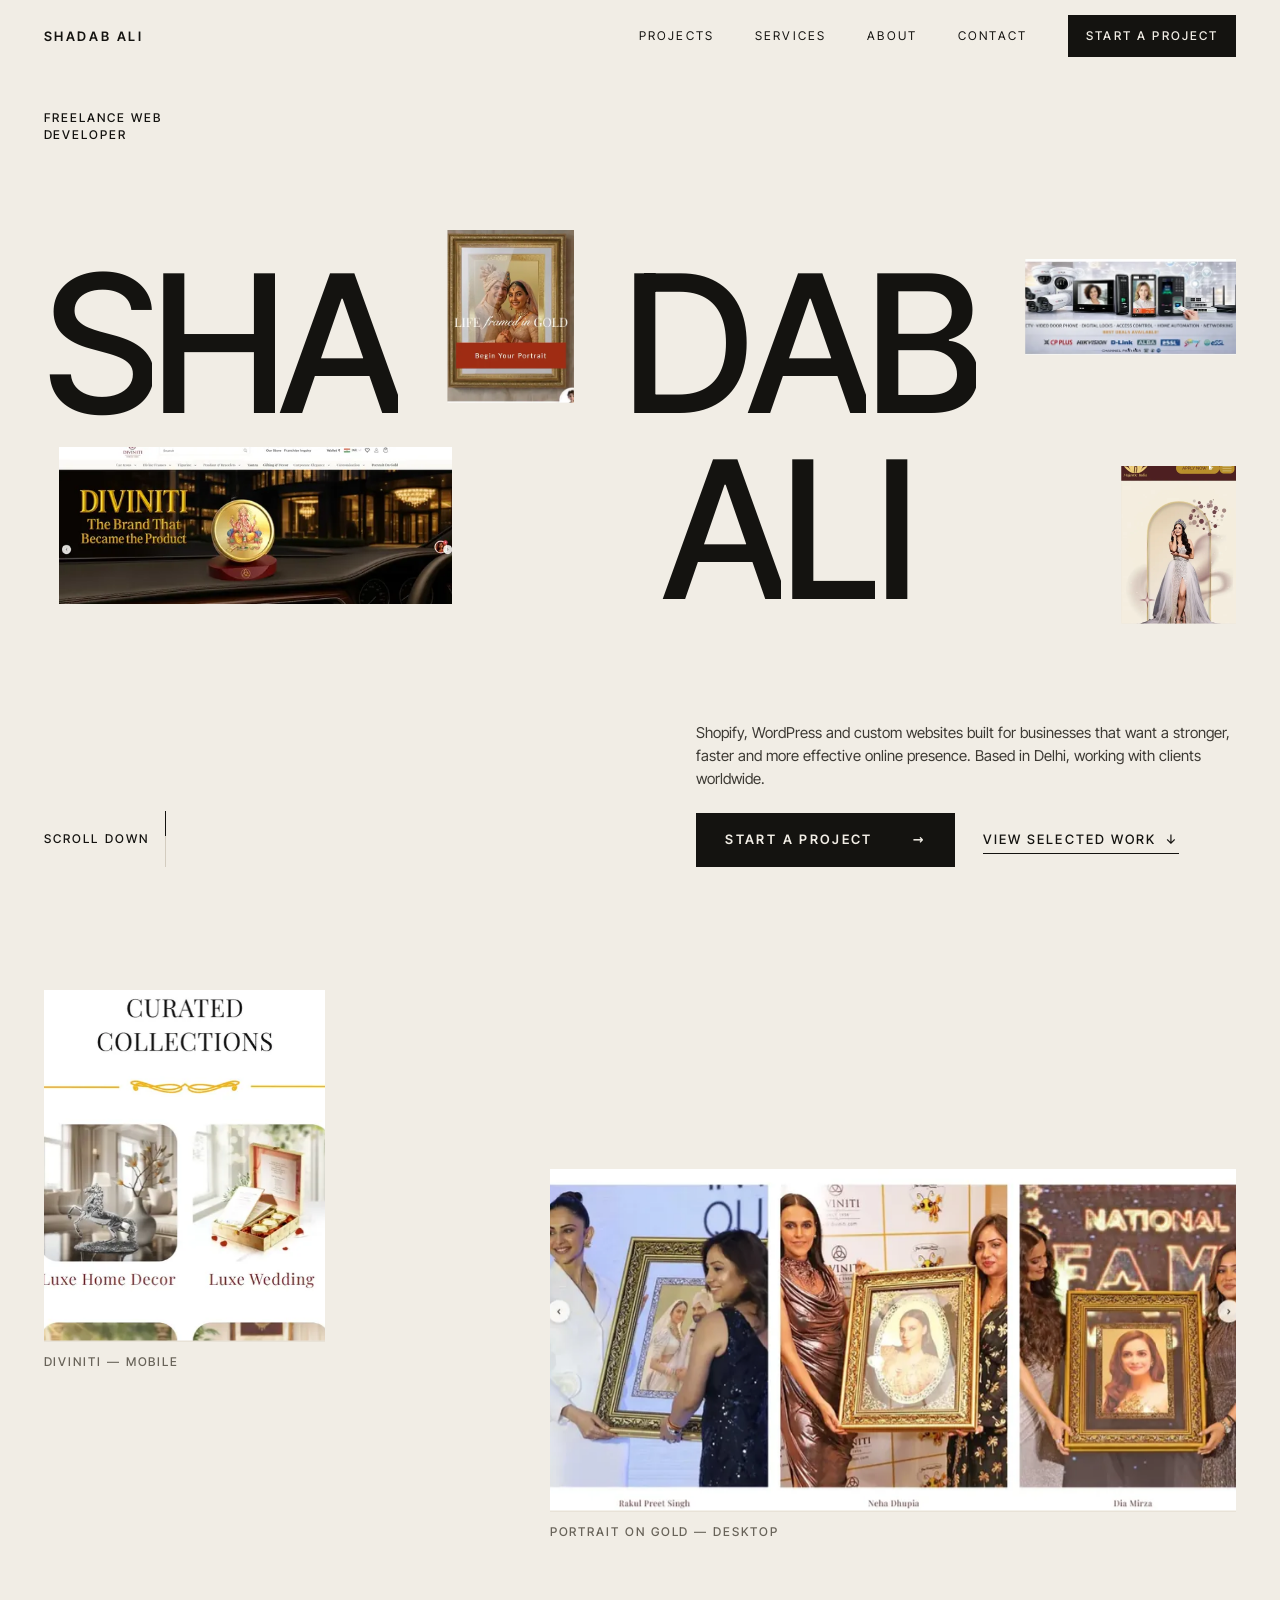
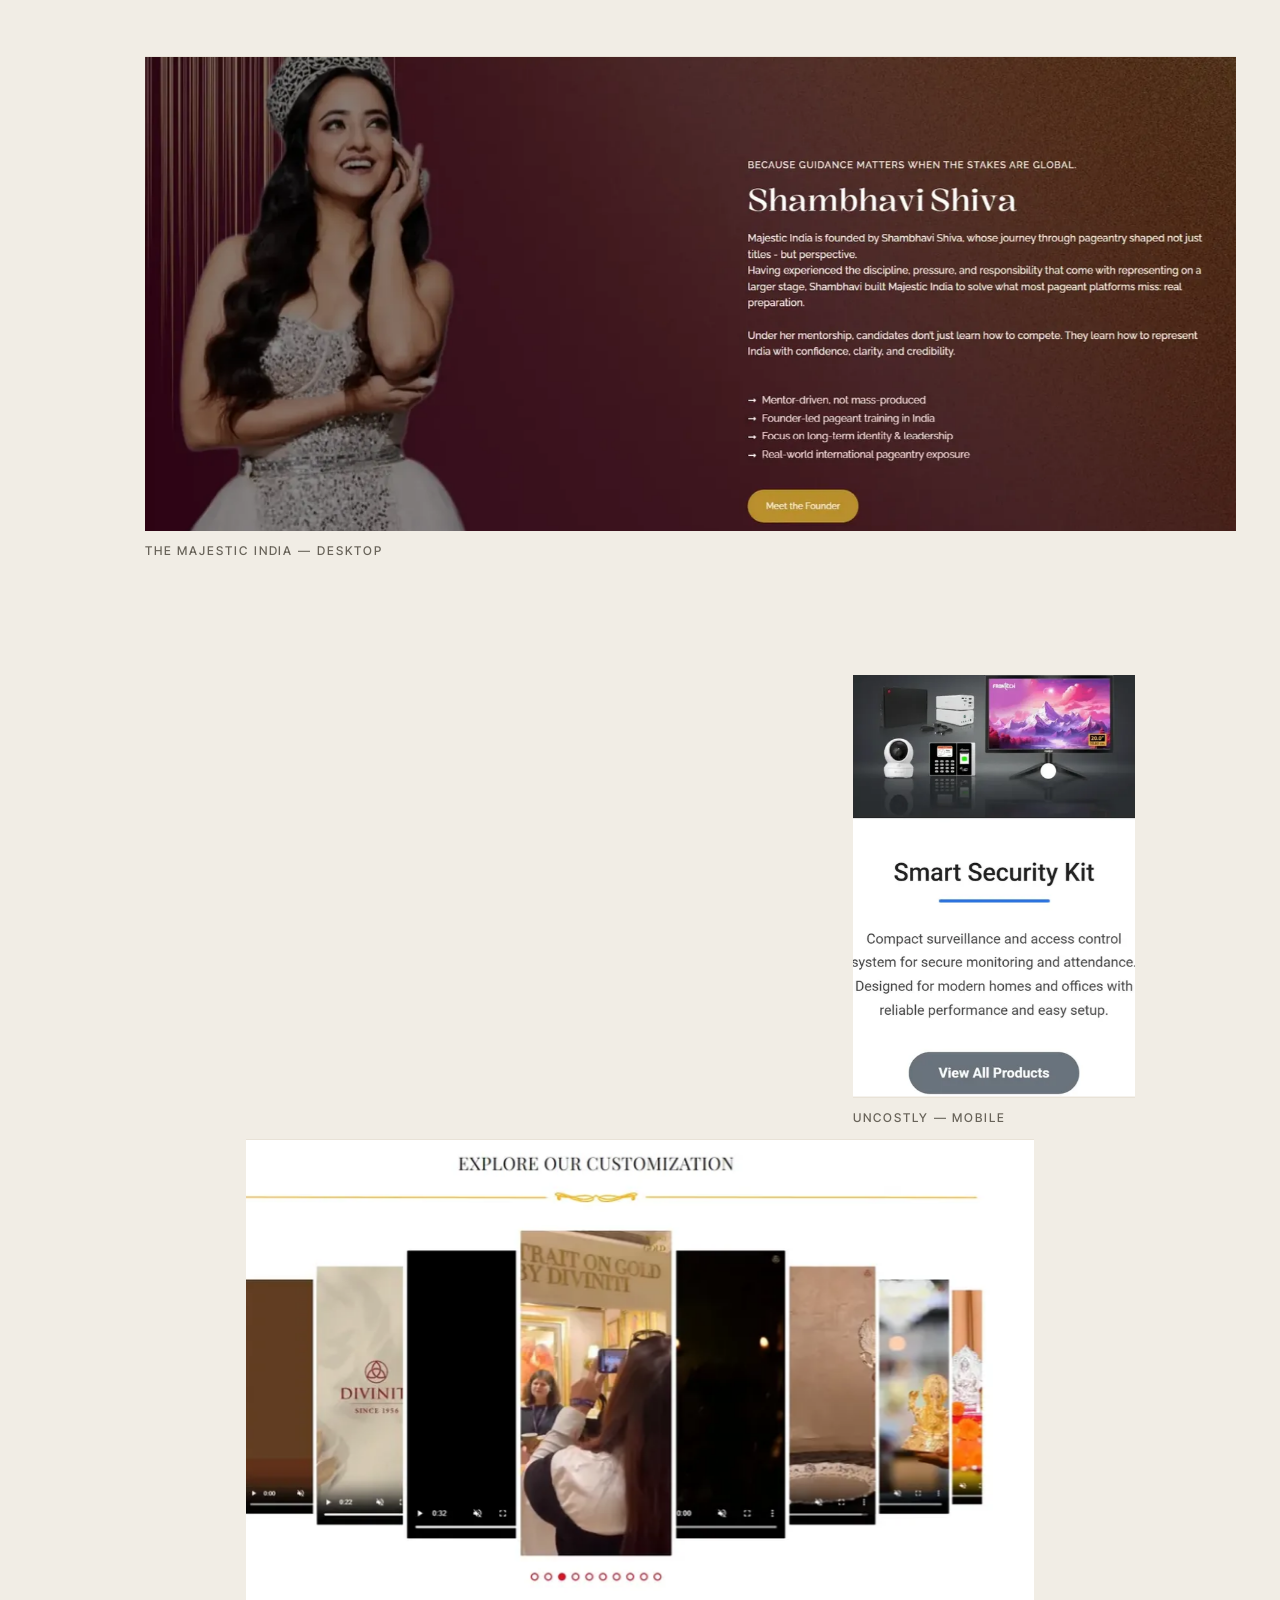
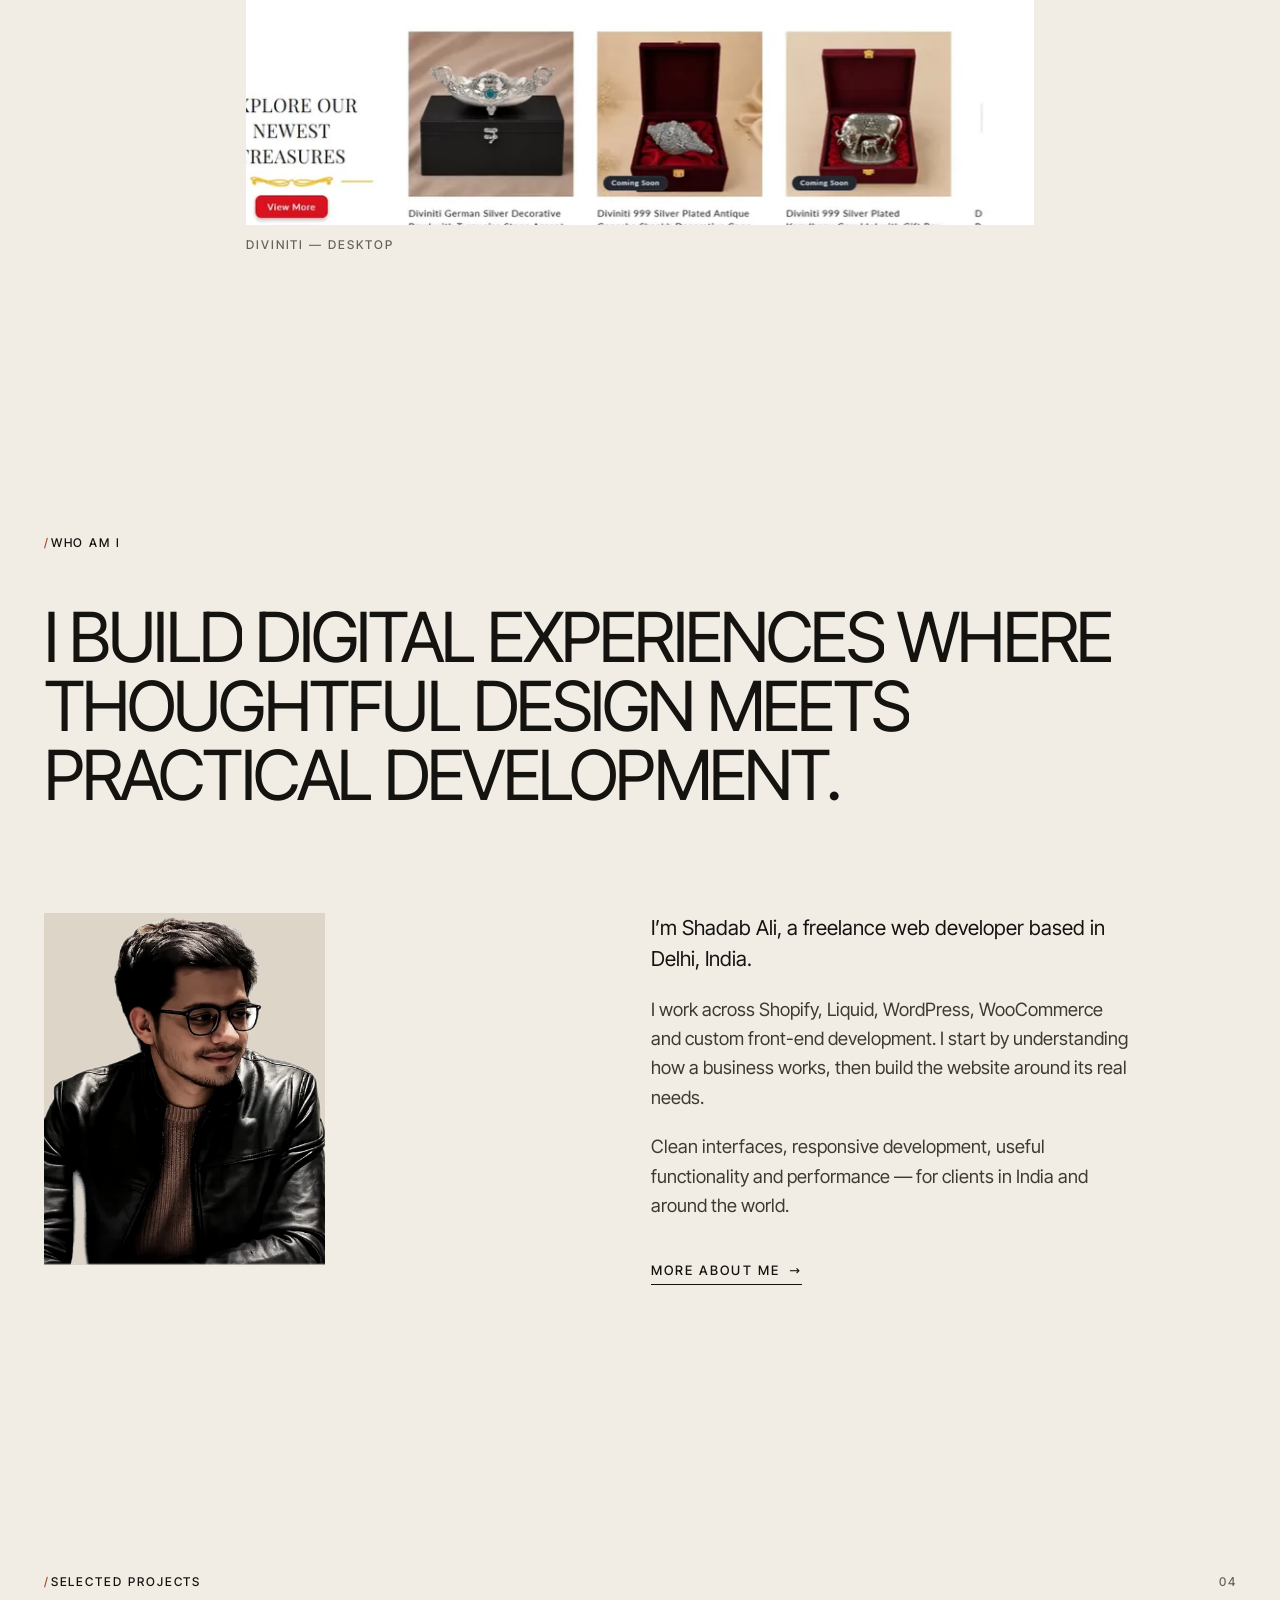
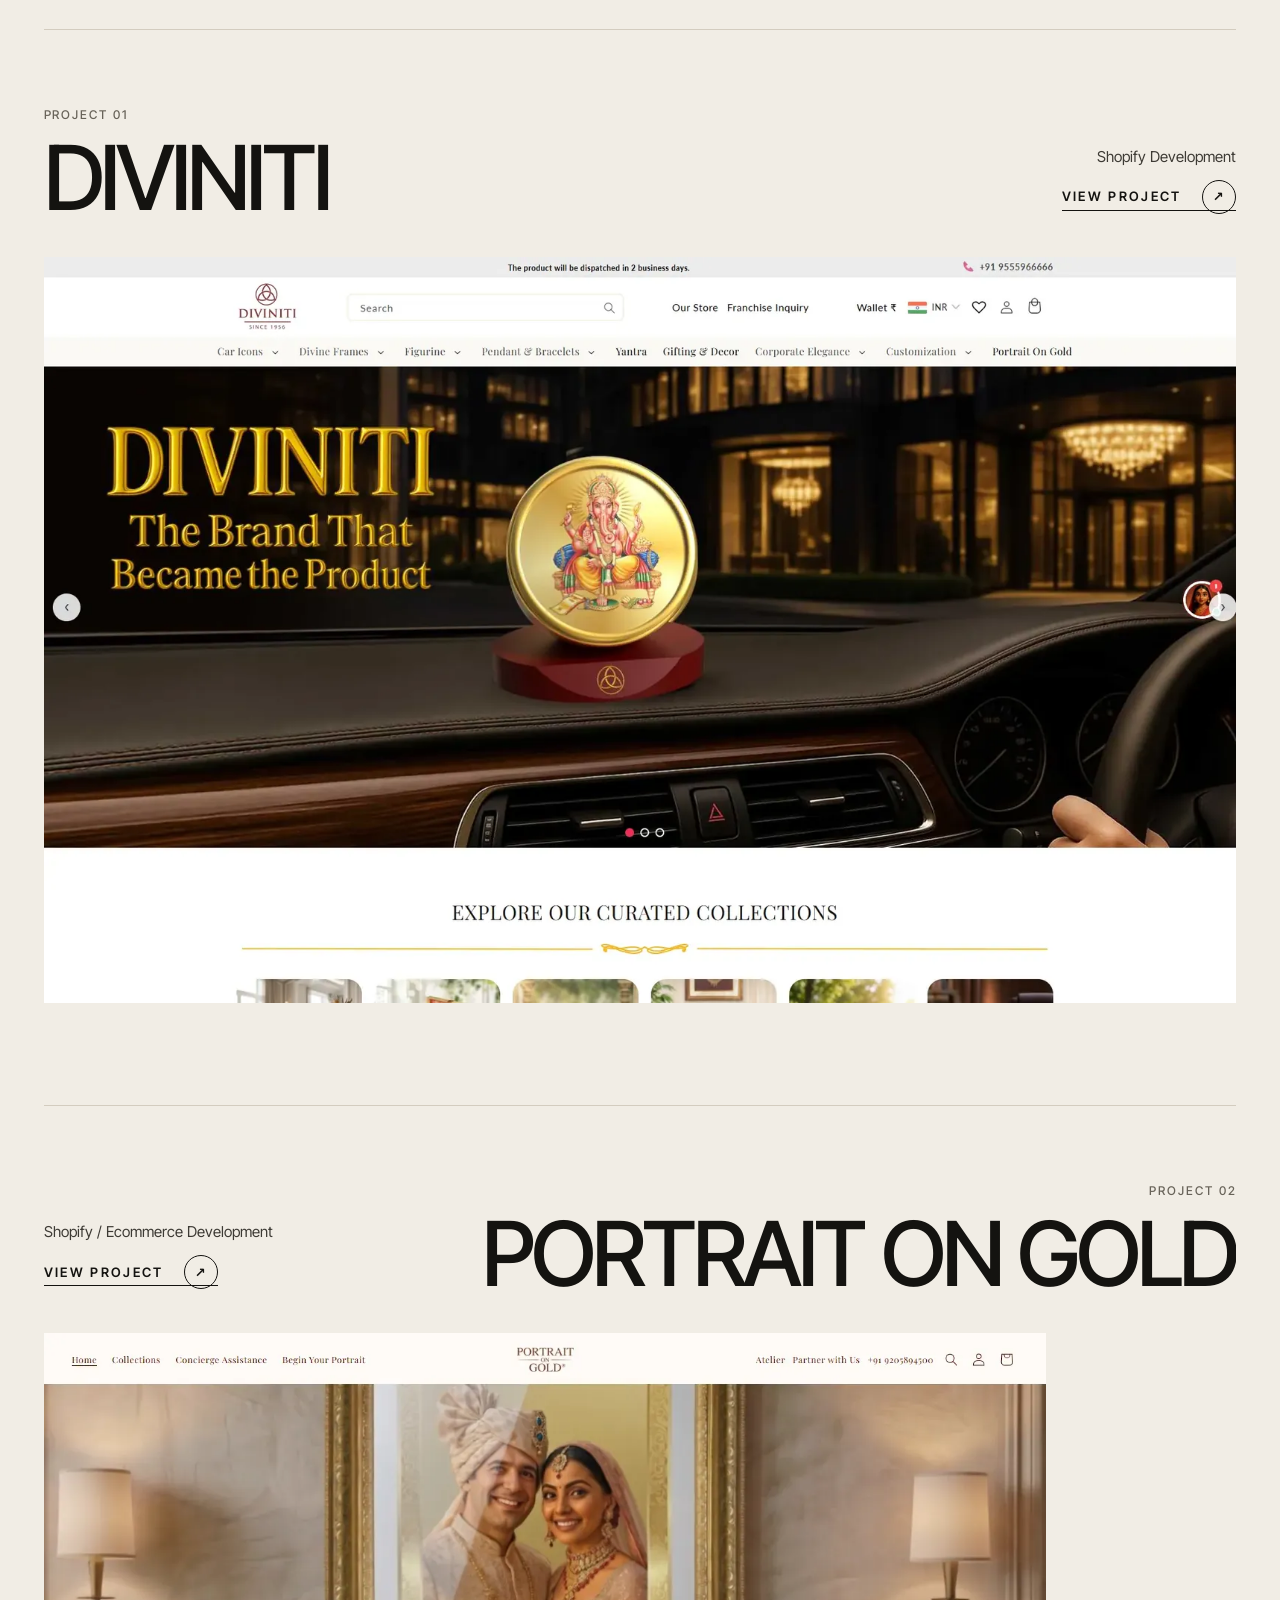
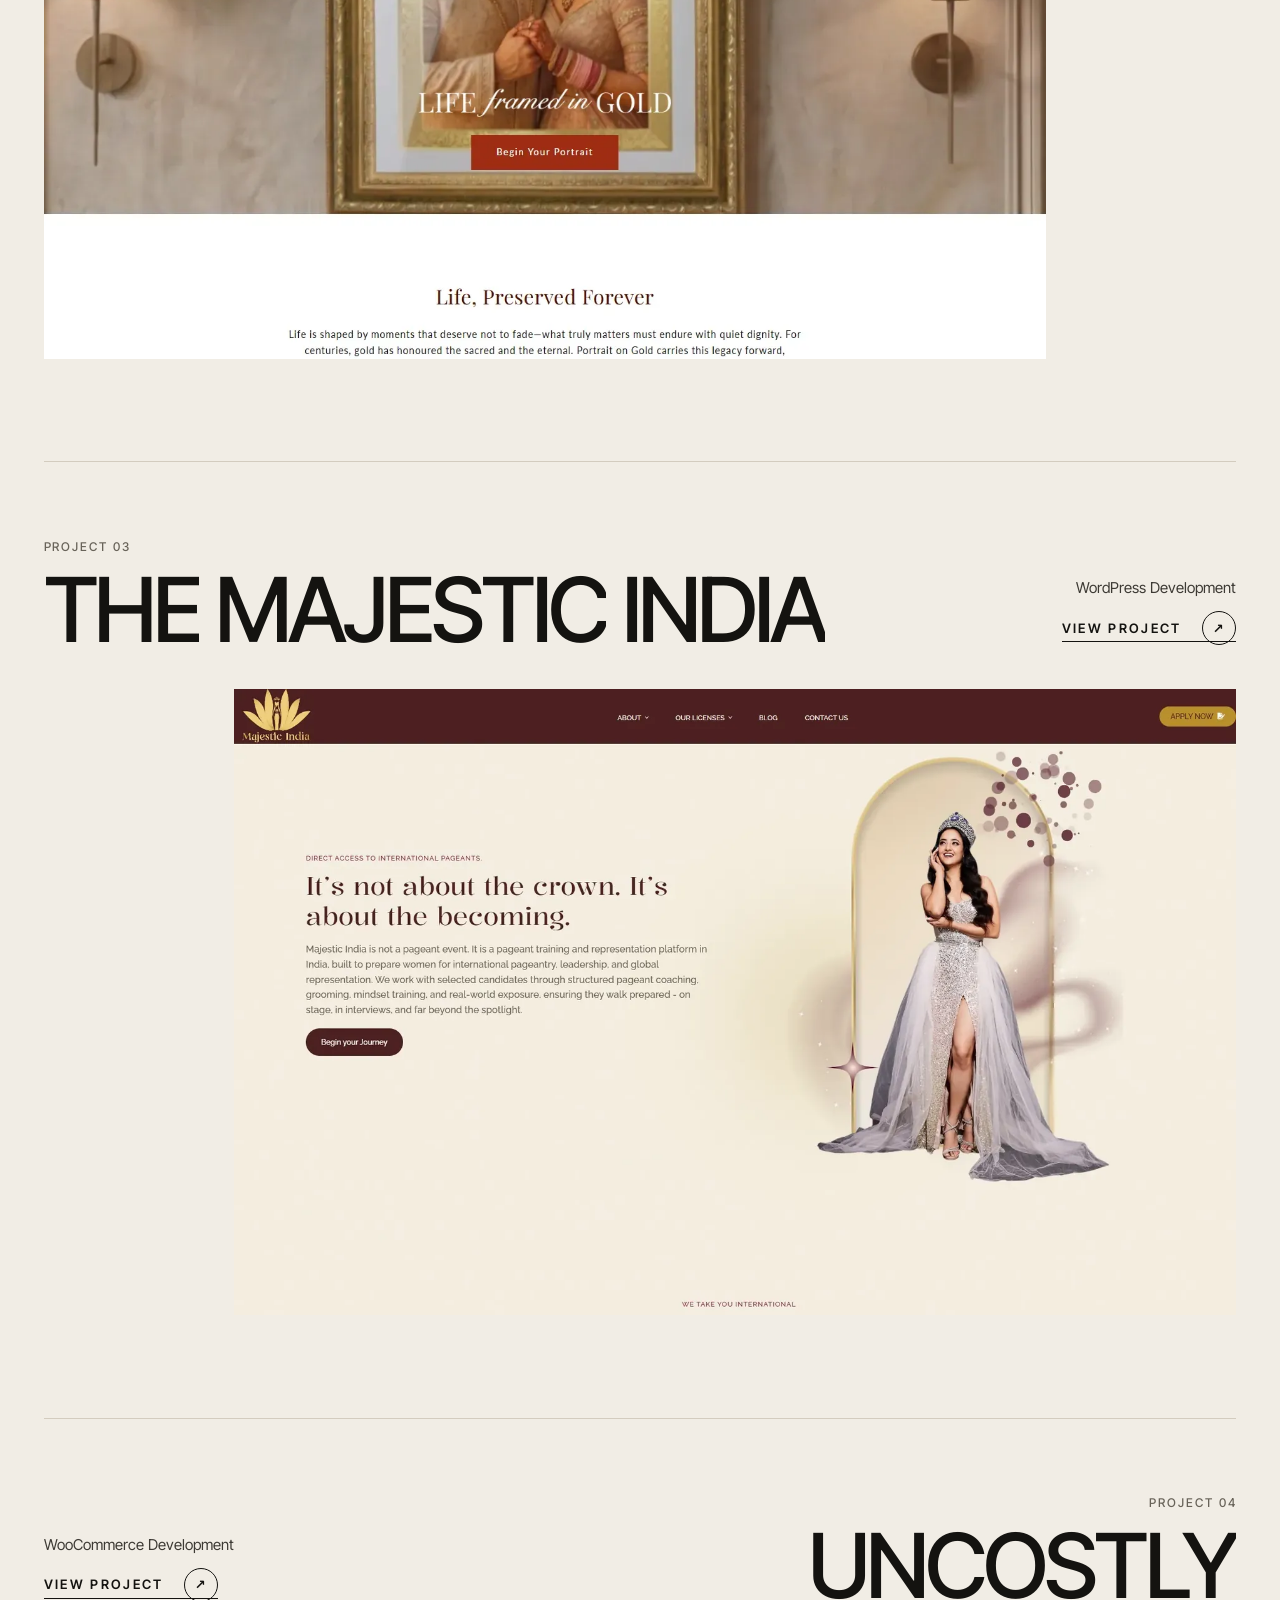
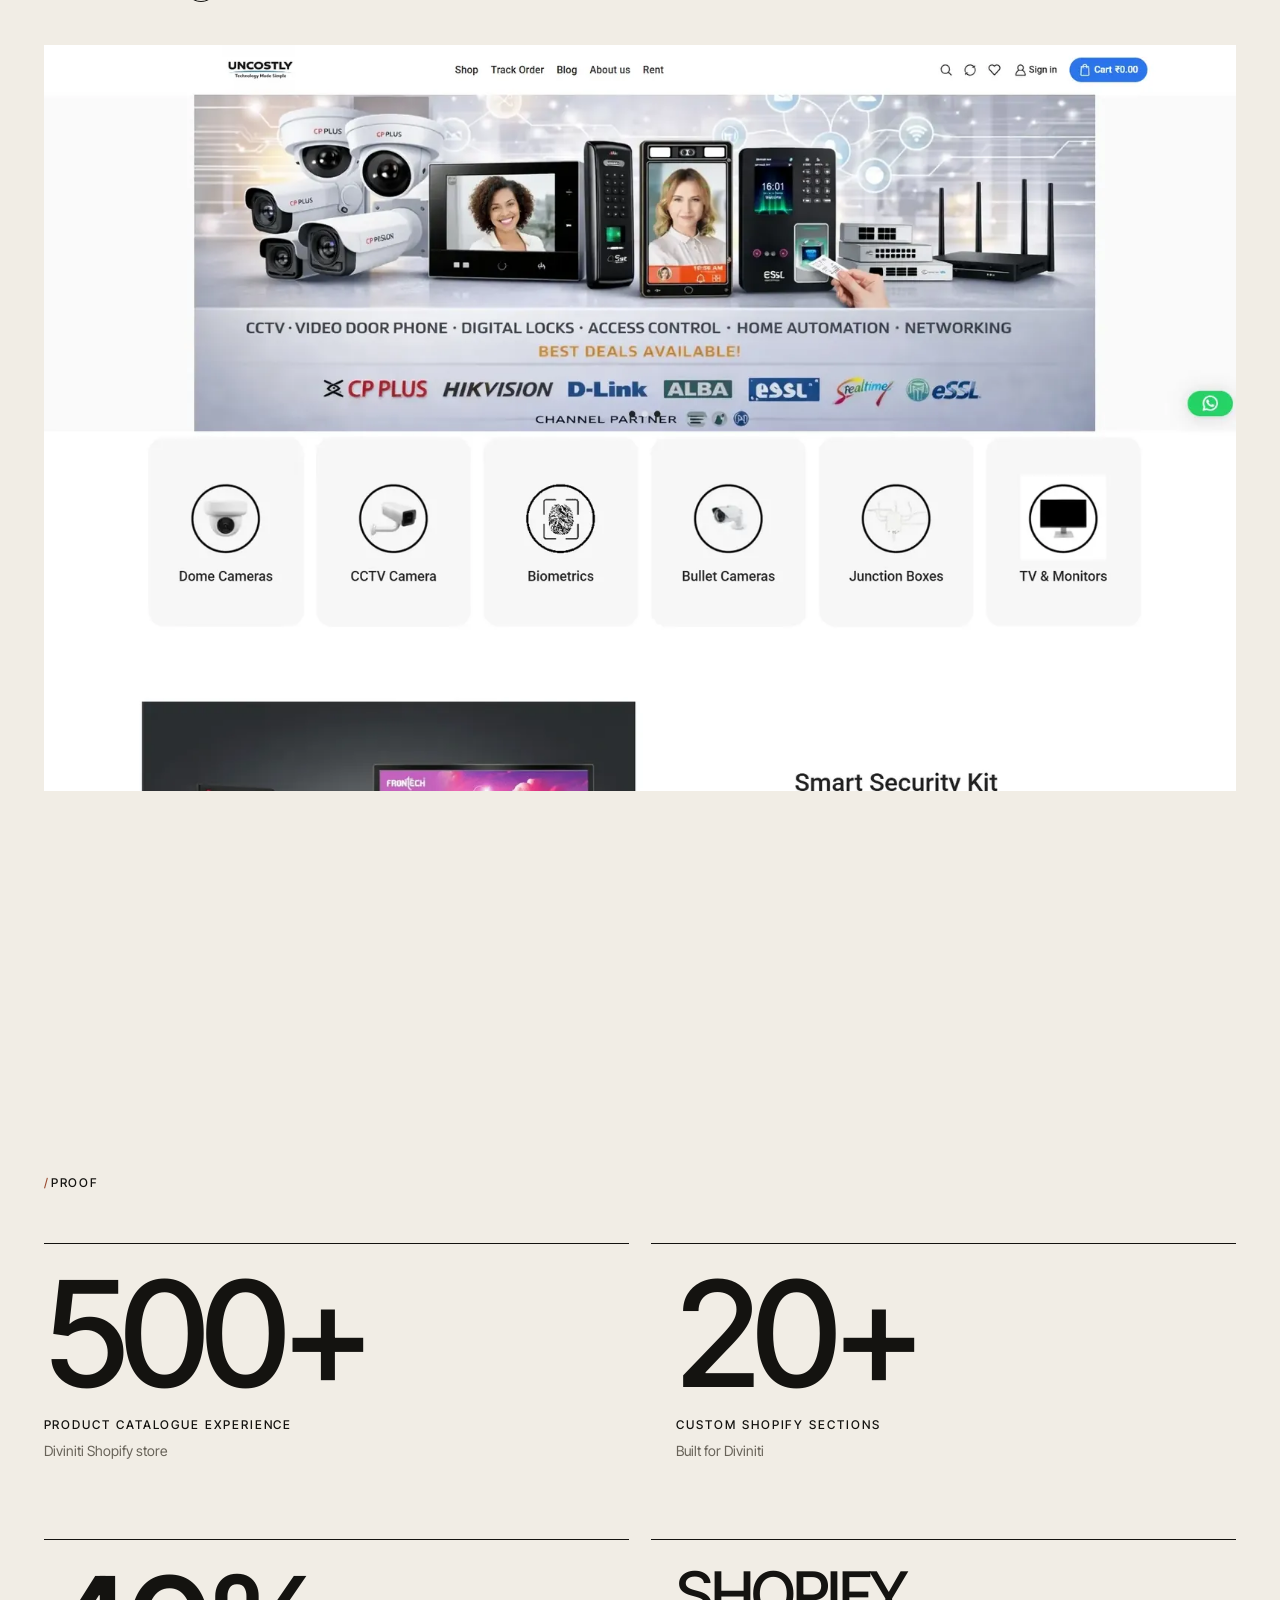
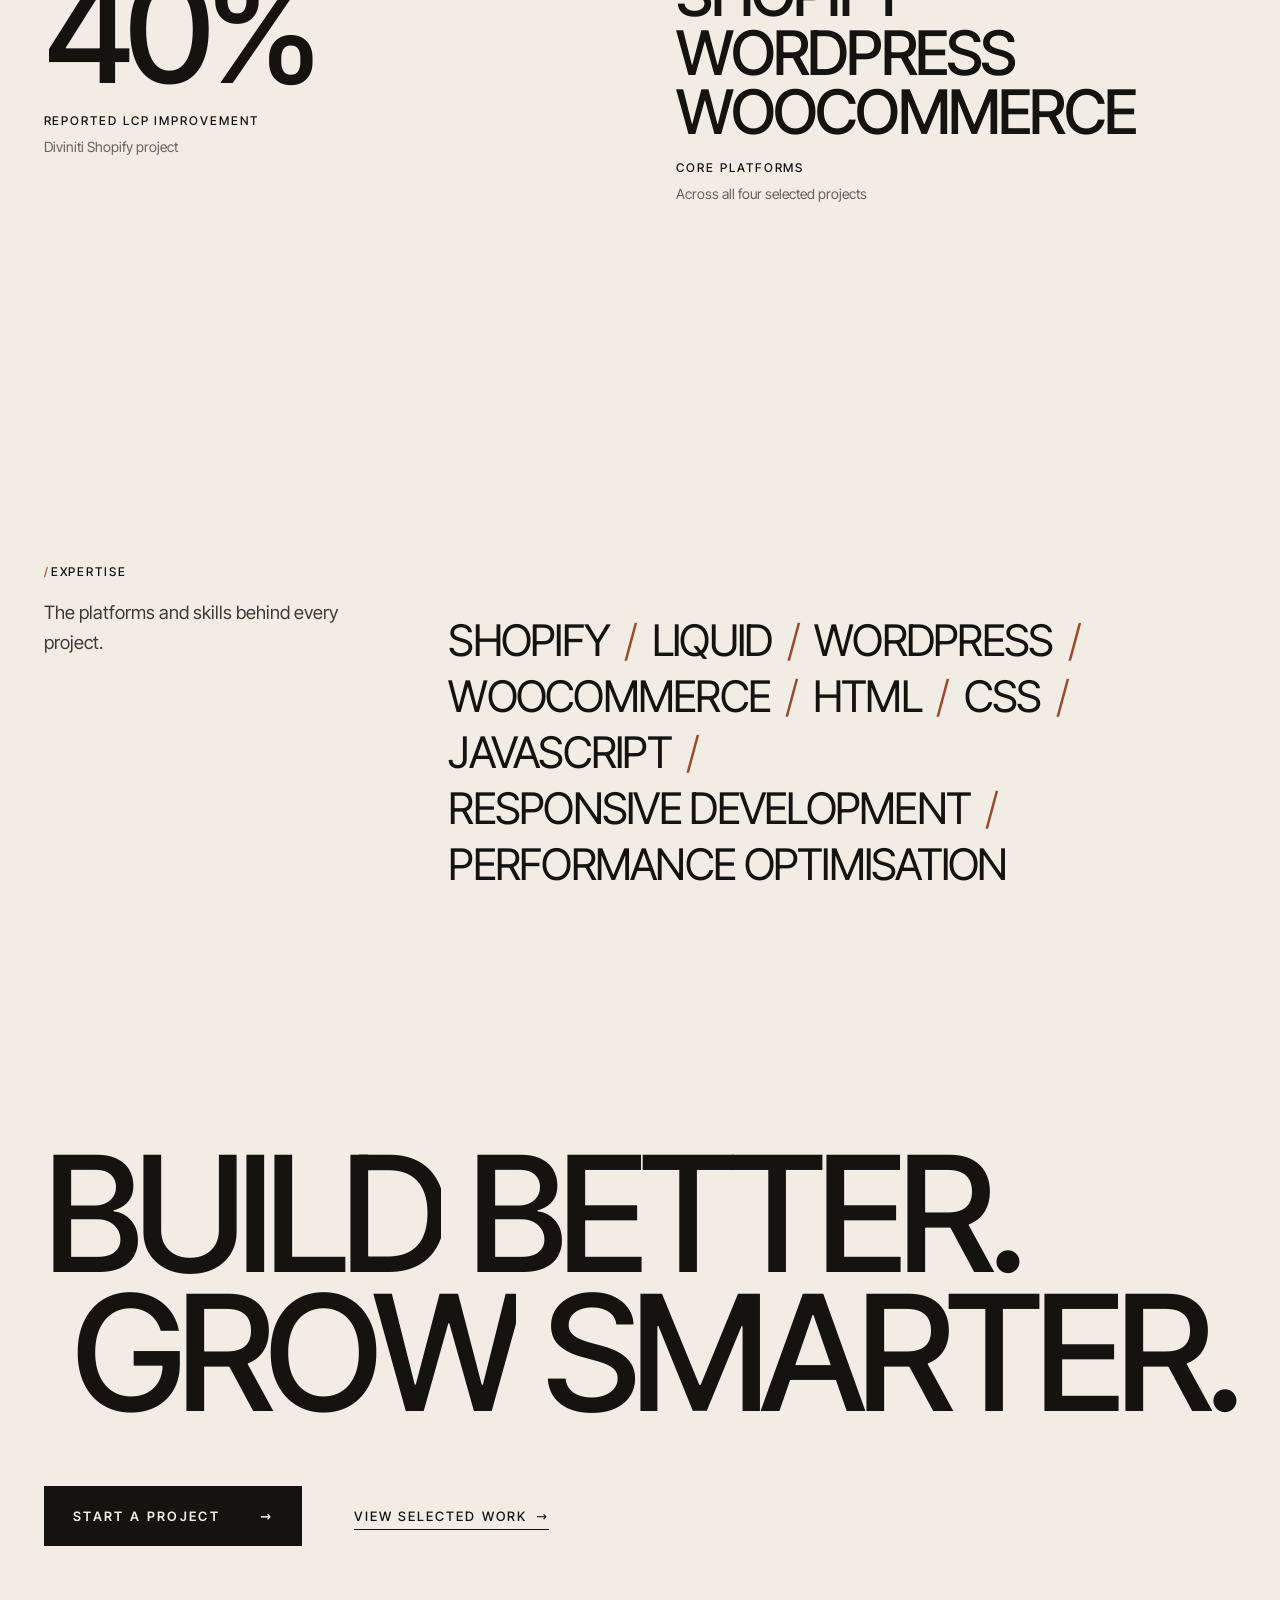
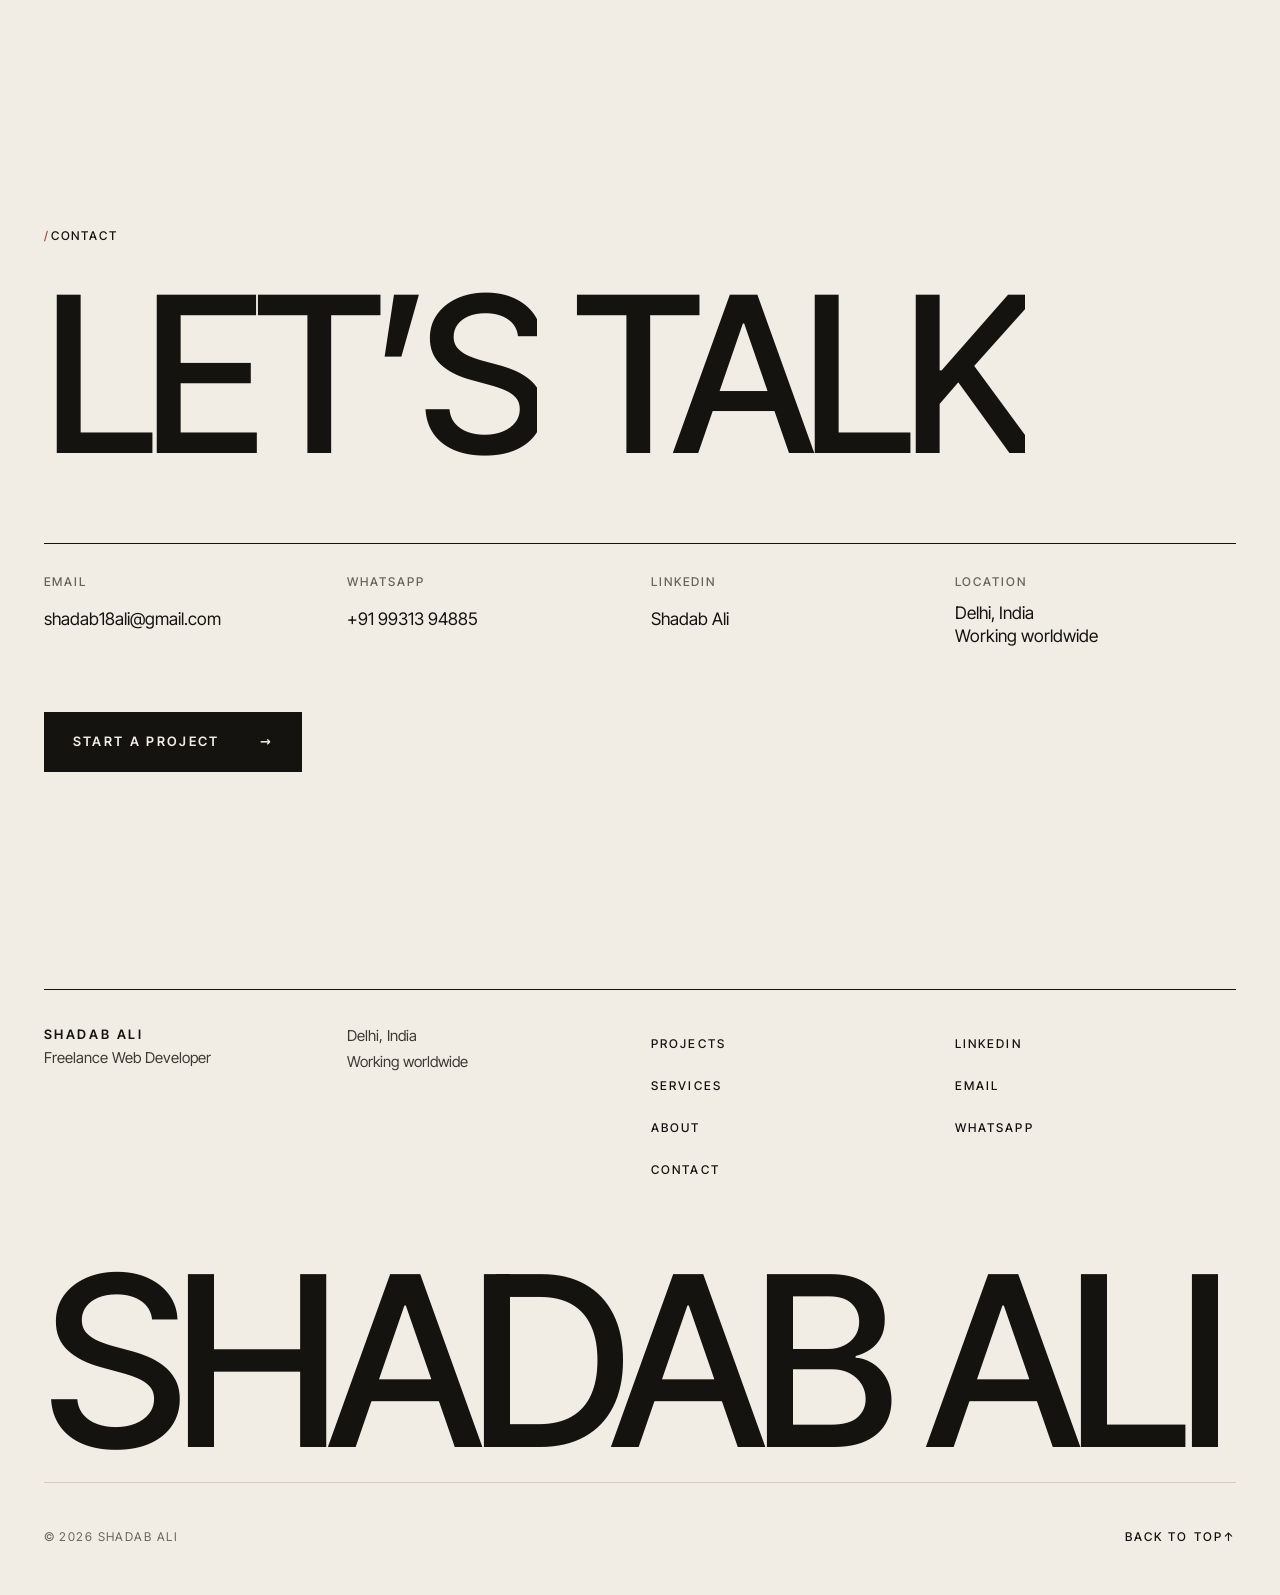
==== commit 2892f1c4: "Polish pages, standardise case studies and add page generator - One header everywhere (Projects, Ser" ====
--- a/index.html
+++ b/index.html
@@ -5,35 +5,36 @@
   <meta name="viewport" content="width=device-width, initial-scale=1">
   <meta name="theme-color" content="#f1ede5">
   <title>Shadab Ali | Freelance Shopify &amp; WordPress Developer</title>
-  <meta name="description" content="Freelance web developer specialising in Shopify, WordPress, WooCommerce and custom websites. Explore selected projects and discuss your next website with Shadab Ali.">
+  <meta name="description" content="Freelance web developer specialising in Shopify, WordPress, WooCommerce and custom websites. Explore selected work by Shadab Ali.">
   <link rel="canonical" href="https://website-swart-nu-54.vercel.app/">
   <link rel="icon" href="assets/favicon.svg" type="image/svg+xml">
   <link rel="apple-touch-icon" href="assets/apple-touch-icon.png">
   <meta property="og:type" content="website">
   <meta property="og:site_name" content="Shadab Ali">
   <meta property="og:title" content="Shadab Ali | Freelance Shopify &amp; WordPress Developer">
-  <meta property="og:description" content="Freelance web developer specialising in Shopify, WordPress, WooCommerce and custom websites. Explore selected projects and discuss your next website with Shadab Ali.">
+  <meta property="og:description" content="Freelance web developer specialising in Shopify, WordPress, WooCommerce and custom websites. Explore selected work by Shadab Ali.">
   <meta property="og:url" content="https://website-swart-nu-54.vercel.app/">
   <meta property="og:image" content="https://website-swart-nu-54.vercel.app/assets/og-image.jpg">
   <meta property="og:image:width" content="1200">
   <meta property="og:image:height" content="630">
   <meta property="og:image:alt" content="Shadab Ali, freelance web developer">
   <meta name="twitter:card" content="summary_large_image">
+  <meta name="twitter:title" content="Shadab Ali | Freelance Shopify &amp; WordPress Developer">
+  <meta name="twitter:description" content="Freelance web developer specialising in Shopify, WordPress, WooCommerce and custom websites. Explore selected work by Shadab Ali.">
+  <meta name="twitter:image" content="https://website-swart-nu-54.vercel.app/assets/og-image.jpg">
   <link rel="preload" href="assets/fonts/inter-tight-latin.woff2" as="font" type="font/woff2" crossorigin>
   <link rel="stylesheet" href="site.css">
   <script>document.documentElement.classList.add('js');setTimeout(function(){if(!window.__site)document.documentElement.classList.remove('js')},4000)</script>
   <script src="site.js" defer></script>
-  <script type="application/ld+json">
-  {"@context":"https://schema.org","@type":"Person","name":"Shadab Ali","jobTitle":"Freelance Web Developer","description":"Freelance web developer specialising in Shopify, WordPress, WooCommerce and custom websites.","url":"https://website-swart-nu-54.vercel.app/","image":"https://website-swart-nu-54.vercel.app/assets/profile.webp","email":"mailto:shadab18ali@gmail.com","address":{"@type":"PostalAddress","addressLocality":"Delhi","addressCountry":"IN"},"sameAs":["https://linkedin.com/in/shadab-ali-7b0261238"],"knowsAbout":["Shopify","Liquid","WordPress","WooCommerce","Front-end development","Web performance"]}
-  </script>
+  <script type="application/ld+json">{"@context": "https://schema.org", "@graph": [{"@type": "Person", "@id": "https://website-swart-nu-54.vercel.app/#person", "name": "Shadab Ali", "jobTitle": "Freelance Web Developer", "url": "https://website-swart-nu-54.vercel.app/", "image": "https://website-swart-nu-54.vercel.app/assets/profile.webp", "email": "mailto:shadab18ali@gmail.com", "address": {"@type": "PostalAddress", "addressLocality": "Delhi", "addressCountry": "IN"}, "sameAs": ["https://linkedin.com/in/shadab-ali-7b0261238"], "knowsAbout": ["Shopify", "Liquid", "WordPress", "WooCommerce", "Front-end development", "Web performance"]}, {"@type": "ProfessionalService", "@id": "https://website-swart-nu-54.vercel.app/#service", "name": "Shadab Ali — Freelance Web Development", "url": "https://website-swart-nu-54.vercel.app/", "image": "https://website-swart-nu-54.vercel.app/assets/og-image.jpg", "email": "mailto:shadab18ali@gmail.com", "founder": {"@id": "https://website-swart-nu-54.vercel.app/#person"}, "areaServed": "Worldwide", "address": {"@type": "PostalAddress", "addressLocality": "Delhi", "addressCountry": "IN"}, "knowsAbout": ["Shopify development", "WordPress development", "WooCommerce development", "Custom web development", "Website redesign"]}]}</script>
 </head>
 <body class="page-home">
   <a class="skip-link" href="#main">Skip to content</a>
-  <header class="site-header" data-header>
+  <header class="site-header" id="top" data-header>
     <div class="wrap header-inner">
       <a class="brand" href="index.html" aria-label="Shadab Ali, home">Shadab Ali</a>
       <button class="menu-toggle" type="button" aria-expanded="false" aria-controls="site-nav" data-menu-toggle>Menu</button>
-      <nav class="nav" id="site-nav" aria-label="Main"><a href="work.html">Projects</a><a href="services.html">Services</a><a href="about.html">About</a><a href="contact.html">Contact</a><p class="nav-extra"><a href="mailto:shadab18ali@gmail.com">shadab18ali@gmail.com</a><br><a href="https://wa.me/919931394885" target="_blank" rel="noopener noreferrer">WhatsApp +91 99313 94885</a></p></nav>
+      <nav class="nav" id="site-nav" aria-label="Main"><a href="work.html">Projects</a><a href="services.html">Services</a><a href="about.html">About</a><a href="contact.html">Contact</a><a class="nav-cta" href="contact.html">Start a project</a><p class="nav-extra"><a href="mailto:shadab18ali@gmail.com">shadab18ali@gmail.com</a><a href="https://wa.me/919931394885" target="_blank" rel="noopener noreferrer">WhatsApp +91 99313 94885</a></p></nav>
     </div>
   </header>
 
@@ -55,12 +56,15 @@
         </span>
       </h1>
       <div class="hero-foot">
+        <div class="hero-intro">
+          <p>Shopify, WordPress and custom websites built for businesses that want a stronger, faster and more effective online presence. Based in Delhi, working with clients worldwide.</p>
+          <div class="hero-actions"><a class="button" href="contact.html">Start a project <span aria-hidden="true">→</span></a><a class="arrow-link" href="#projects">View selected work <span class="arrow" aria-hidden="true">↓</span></a></div>
+        </div>
         <a class="scroll-cue" href="#who">Scroll down <span class="scroll-line" aria-hidden="true"></span></a>
-        <p class="hero-note">Shopify, WordPress, WooCommerce and custom websites. Based in Delhi, working with clients in India and internationally.</p>
       </div>
     </section>
 
-    <section class="sequence" aria-label="Selected screens from client websites">
+    <section class="sequence" aria-label="Screens from client websites">
       <div class="wrap grid seq-grid">
           <figure class="seq seq-1" data-parallax="0.06"><div class="seq-media" data-reveal="clip"><img src="assets/work/seq-diviniti-collections-800.webp" srcset="assets/work/seq-diviniti-collections-480.webp 480w, assets/work/seq-diviniti-collections-800.webp 800w" sizes="(max-width: 760px) 62vw, 22vw" alt="Diviniti curated collections on mobile" width="800" height="989" loading="lazy" decoding="async"></div><figcaption class="label muted">Diviniti — Mobile</figcaption></figure>
           <figure class="seq seq-2" data-parallax="-0.05"><div class="seq-media" data-reveal="clip"><img src="assets/work/seq-pog-chosen-900.webp" srcset="assets/work/seq-pog-chosen-560.webp 560w, assets/work/seq-pog-chosen-900.webp 900w" sizes="(max-width: 760px) 80vw, 56vw" alt="Portrait on Gold &quot;Chosen by the finest&quot; section on desktop" width="900" height="453" loading="lazy" decoding="async"></div><figcaption class="label muted">Portrait on Gold — Desktop</figcaption></figure>
@@ -77,8 +81,8 @@
         <figure class="intro-portrait"><div class="seq-media" data-reveal="clip"><img src="assets/work/profile-900.webp" srcset="assets/work/profile-480.webp 480w, assets/work/profile-900.webp 900w" sizes="(max-width: 760px) 50vw, 24vw" alt="Portrait of Shadab Ali" width="900" height="1046" loading="lazy" decoding="async"></div></figure>
         <div class="intro-copy" data-reveal>
           <p>I’m Shadab Ali, a freelance web developer based in Delhi, India.</p>
-          <p>I work across Shopify, Shopify Liquid, WordPress, WooCommerce and custom front-end development. My approach is to understand how a business works first, then build a website around its real needs.</p>
-          <p>I focus on clean interfaces, responsive development, useful functionality and performance. Working with clients in India and internationally.</p>
+          <p>I work across Shopify, Liquid, WordPress, WooCommerce and custom front-end development. I start by understanding how a business works, then build the website around its real needs.</p>
+          <p>Clean interfaces, responsive development, useful functionality and performance — for clients in India and around the world.</p>
           <a class="arrow-link" href="about.html">More about me <span class="arrow" aria-hidden="true">→</span></a>
         </div>
       </div>
@@ -136,22 +140,22 @@
 
     <section class="section stats" aria-labelledby="stats-title">
       <div class="wrap">
-        <h2 class="label" id="stats-title"><span class="slash" aria-hidden="true">/</span>In numbers</h2>
-        <ul class="stats-grid"><li class="stat" data-reveal><strong class="stat-num">500+</strong><span class="label stat-label">Product catalogue experience</span></li><li class="stat" data-reveal><strong class="stat-num">20+</strong><span class="label stat-label">Custom Shopify sections</span></li><li class="stat" data-reveal><strong class="stat-num">4</strong><span class="label stat-label">Selected projects</span></li><li class="stat" data-reveal><strong class="stat-num">40%</strong><span class="label stat-label">Reported LCP improvement</span></li></ul>
+        <h2 class="label" id="stats-title"><span class="slash" aria-hidden="true">/</span>Proof</h2>
+        <ul class="stats-grid"><li class="stat" data-reveal><strong class="stat-num">500+</strong><span class="label stat-label">Product catalogue experience</span><span class="stat-context">Diviniti Shopify store</span></li><li class="stat" data-reveal><strong class="stat-num">20+</strong><span class="label stat-label">Custom Shopify sections</span><span class="stat-context">Built for Diviniti</span></li><li class="stat" data-reveal><strong class="stat-num">40%</strong><span class="label stat-label">Reported LCP improvement</span><span class="stat-context">Diviniti Shopify project</span></li><li class="stat" data-reveal><strong class="stat-num stat-num--text">Shopify<br>WordPress<br>WooCommerce</strong><span class="label stat-label">Core platforms</span><span class="stat-context">Across all four selected projects</span></li></ul>
+      </div>
+    </section>
+
+    <section class="section expertise" aria-labelledby="expertise-title">
+      <div class="wrap grid">
+        <div class="expertise-intro"><h2 class="label" id="expertise-title"><span class="slash" aria-hidden="true">/</span>Expertise</h2><p>The platforms and skills behind every project.</p></div>
+        <ul class="tools expertise-list" data-reveal><li>Shopify</li><li>Liquid</li><li>WordPress</li><li>WooCommerce</li><li>HTML</li><li>CSS</li><li>JavaScript</li><li>Responsive development</li><li>Performance optimisation</li></ul>
       </div>
     </section>
 
     <section class="manifesto" aria-labelledby="manifesto-title">
       <div class="wrap">
         <h2 class="manifesto-text" id="manifesto-title"><span class="line split" data-reveal>Build better.</span> <span class="line line-2 split" data-reveal>Grow smarter.</span></h2>
-        <nav class="manifesto-links" aria-label="Next steps"><a class="arrow-link" href="work.html">See my work <span class="arrow" aria-hidden="true">→</span></a><a class="arrow-link" href="about.html">About me <span class="arrow" aria-hidden="true">→</span></a><a class="arrow-link" href="contact.html#brief">Start a project <span class="arrow" aria-hidden="true">→</span></a></nav>
-      </div>
-    </section>
-
-    <section class="section clients" aria-labelledby="clients-title">
-      <div class="wrap grid">
-        <h2 class="clients-title" id="clients-title">Selected clients<br>&amp; projects</h2>
-        <ul class="clients-list"><li><a href="case-diviniti.html" data-open-project><span class="client-name">Diviniti</span><span class="label client-meta">Shopify</span></a></li><li><a href="case-portrait-on-gold.html" data-open-project><span class="client-name">Portrait on Gold</span><span class="label client-meta">Shopify</span></a></li><li><a href="case-majestic-india.html" data-open-project><span class="client-name">The Majestic India</span><span class="label client-meta">WordPress</span></a></li><li><a href="case-uncostly.html" data-open-project><span class="client-name">Uncostly</span><span class="label client-meta">WooCommerce</span></a></li></ul>
+        <div class="manifesto-links"><a class="button" href="contact.html">Start a project <span aria-hidden="true">→</span></a><a class="arrow-link" href="work.html">View selected work <span class="arrow" aria-hidden="true">→</span></a></div>
       </div>
     </section>
 
@@ -163,20 +167,23 @@
           <div class="talk-item"><dt class="label">Email</dt><dd><a href="mailto:shadab18ali@gmail.com">shadab18ali@gmail.com</a></dd></div>
           <div class="talk-item"><dt class="label">WhatsApp</dt><dd><a href="https://wa.me/919931394885" target="_blank" rel="noopener noreferrer">+91 99313 94885<span class="visually-hidden"> (opens WhatsApp)</span></a></dd></div>
           <div class="talk-item"><dt class="label">LinkedIn</dt><dd><a href="https://linkedin.com/in/shadab-ali-7b0261238" target="_blank" rel="noopener noreferrer">Shadab Ali<span class="visually-hidden"> on LinkedIn (opens in a new tab)</span></a></dd></div>
-          <div class="talk-item"><dt class="label">Location</dt><dd>Delhi<br>India</dd></div>
+          <div class="talk-item"><dt class="label">Location</dt><dd>Delhi, India<br>Working worldwide</dd></div>
         </dl>
-        <div class="talk-cta"><a class="button" href="contact.html#brief">Start a project <span aria-hidden="true">→</span></a></div>
+        <div class="talk-cta"><a class="button" href="contact.html">Start a project <span aria-hidden="true">→</span></a></div>
       </div>
     </section>
   </main>
 
   <footer class="site-footer">
     <div class="wrap">
+      <div class="footer-grid">
+        <div class="footer-col"><p class="footer-brand">Shadab Ali</p><p>Freelance Web Developer</p></div>
+        <div class="footer-col"><p>Delhi, India</p><p>Working worldwide</p></div>
+        <nav class="footer-col footer-links" aria-label="Footer"><a href="work.html">Projects</a><a href="services.html">Services</a><a href="about.html">About</a><a href="contact.html">Contact</a></nav>
+        <div class="footer-col footer-links"><a href="https://linkedin.com/in/shadab-ali-7b0261238" target="_blank" rel="noopener noreferrer">LinkedIn<span class="visually-hidden"> (opens in a new tab)</span></a><a href="mailto:shadab18ali@gmail.com">Email</a><a href="https://wa.me/919931394885" target="_blank" rel="noopener noreferrer">WhatsApp<span class="visually-hidden"> (opens WhatsApp)</span></a></div>
+      </div>
       <div class="footer-name-wrap" aria-hidden="true"><p class="footer-name">Shadab Ali</p></div>
-      <div class="footer-bar">
-        <nav class="footer-links" aria-label="Footer"><a href="work.html">Projects</a><a href="about.html">About</a><a href="contact.html">Contact</a><a href="https://linkedin.com/in/shadab-ali-7b0261238" target="_blank" rel="noopener noreferrer">LinkedIn<span class="visually-hidden"> (opens in a new tab)</span></a></nav>
-        <p class="footer-copy">© <span data-year>2026</span> Shadab Ali · Delhi, India</p>
-      </div>
+      <div class="footer-bar"><p class="footer-copy">© <span data-year>2026</span> Shadab Ali</p><a class="footer-top" href="#top">Back to top <span aria-hidden="true">↑</span></a></div>
     </div>
   </footer>
 </body>
--- a/site.css
+++ b/site.css
@@ -51,7 +51,6 @@
 .label { display: block; font-size: 12px; line-height: 1.4; font-weight: 500; letter-spacing: .16em; text-transform: uppercase; color: var(--ink); }
 .label .slash { color: var(--accent); margin-right: .1em; }
 .muted { color: var(--muted); }
-.rule { border: 0; border-top: 1px solid var(--line); margin: 0; }
 
 /* Text link with an arrow that moves on hover */
 .arrow-link { display: inline-flex; align-items: center; gap: .7em; min-height: 44px; font-size: 13px; font-weight: 500; letter-spacing: .16em; text-transform: uppercase; background: linear-gradient(currentColor, currentColor) 0 calc(100% - 8px) / 100% 1px no-repeat; transition: background-size .6s var(--ease), color .3s; }
@@ -71,6 +70,9 @@
 .nav a:hover::after, .nav a[aria-current="page"]::after { transform: scaleX(1); transform-origin: left; }
 .menu-toggle { display: none; min-height: 44px; padding: 0; border: 0; background: none; font-size: 12px; font-weight: 500; letter-spacing: .18em; text-transform: uppercase; }
 .nav-extra { display: none; }
+.nav .nav-cta { min-height: 42px; padding: 0 18px; background: var(--ink); color: var(--bg); font-weight: 500; transition: background .3s; }
+.nav .nav-cta::after { display: none; }
+.nav .nav-cta:hover { background: var(--accent); }
 
 /* ---------- Hero: letter-by-letter name ---------- */
 .hero { min-height: calc(100svh - var(--header)); display: flex; flex-direction: column; padding-block: clamp(20px, 3vw, 44px) clamp(18px, 2.6vw, 36px); }
@@ -87,11 +89,14 @@
 .shot-diviniti { width: 2.05em; height: .82em; align-self: center; }
 .shot-majestic { width: .6em; height: .82em; align-self: flex-end; margin-bottom: -.06em; }
 .hero-line-2 { padding-left: .08em; }
-.hero-foot { display: flex; align-items: flex-end; justify-content: space-between; gap: 24px; }
-.scroll-cue { display: inline-flex; align-items: center; gap: 16px; min-height: 44px; font-size: 12px; font-weight: 500; letter-spacing: .18em; text-transform: uppercase; }
+.hero-foot { display: flex; align-items: flex-end; justify-content: space-between; gap: 24px 48px; }
+.hero-intro { max-width: 540px; display: grid; gap: 22px; }
+.hero-intro p { font-size: clamp(15px, 1.05vw, 17px); line-height: 1.55; color: var(--ink-2); }
+.hero-actions { display: flex; flex-wrap: wrap; align-items: center; gap: 12px 28px; }
+.hero-actions .button { min-height: 54px; }
+.scroll-cue { order: -1; display: inline-flex; align-items: center; gap: 16px; min-height: 44px; font-size: 12px; font-weight: 500; letter-spacing: .18em; text-transform: uppercase; }
 .scroll-line { position: relative; width: 1px; height: 56px; overflow: hidden; background: var(--line); }
 .scroll-line::after { content: ''; position: absolute; left: 0; top: 0; width: 1px; height: 45%; background: var(--ink); animation: scroll-line 2.4s var(--ease-in-out) infinite; }
-.hero-note { max-width: 260px; font-size: 13px; line-height: 1.5; color: var(--muted); text-align: right; }
 @keyframes scroll-line { 0% { transform: translateY(-100%); } 60%, 100% { transform: translateY(230%); } }
 
 /* ---------- Editorial image sequence ---------- */
@@ -151,6 +156,8 @@
 .stat { padding: clamp(18px, 2vw, 28px) 0 clamp(40px, 6vw, 96px); border-top: 1px solid var(--ink); }
 .stat-num { display: block; font-size: clamp(4.4rem, 11.5vw, 12rem); font-weight: 500; line-height: .88; letter-spacing: -.055em; }
 .stat-label { margin-top: clamp(12px, 1.4vw, 20px); }
+.stat-context { display: block; margin-top: 6px; font-size: 14px; color: var(--muted); }
+.stat-num--text { font-size: clamp(2.2rem, 4.8vw, 5rem); line-height: .96; letter-spacing: -.045em; text-transform: uppercase; }
 .stat:nth-child(even) { padding-left: clamp(0px, 2vw, 28px); }
 
 /* ---------- Oversized statement ---------- */
@@ -161,15 +168,25 @@
 .manifesto-text .line { display: block; }
 .manifesto-text .line-2 { text-align: right; }
 .manifesto-links { display: flex; flex-wrap: wrap; gap: 8px clamp(24px, 4vw, 64px); margin-top: clamp(32px, 5vw, 72px); }
-
-/* ---------- Selected clients & projects ---------- */
-.clients-title { grid-column: 1 / span 4; font-size: clamp(1.6rem, 2.6vw, 2.9rem); line-height: 1.04; letter-spacing: -.035em; text-transform: uppercase; }
-.clients-list { grid-column: 5 / span 8; border-bottom: 1px solid var(--line); }
-.clients-list li { border-top: 1px solid var(--line); }
-.clients-list a { display: flex; align-items: baseline; justify-content: space-between; gap: 20px; padding-block: clamp(16px, 2vw, 28px); transition: padding .6s var(--ease), color .3s; }
-.clients-list a:hover { padding-left: clamp(8px, 1.4vw, 24px); color: var(--accent); }
-.client-name { font-size: clamp(1.7rem, 3.6vw, 3.9rem); line-height: 1; letter-spacing: -.04em; text-transform: uppercase; }
-.client-meta { flex: none; color: var(--muted); }
+.manifesto-links, .cta-actions { align-items: center; }
+
+/* ---------- Expertise ---------- */
+.expertise-intro { grid-column: 1 / span 4; }
+.expertise-intro p { margin-top: 18px; max-width: 300px; color: var(--ink-2); }
+.expertise-list { grid-column: 5 / span 8; margin-top: 0; }
+/* Testimonials: hidden until tools/build_pages.py TESTIMONIALS has real, approved quotes */
+.testimonial-list { display: grid; grid-template-columns: repeat(2, minmax(0, 1fr)); column-gap: var(--gap); margin-top: clamp(28px, 4vw, 60px); }
+.testimonial { margin: 0; padding: clamp(18px, 2vw, 28px) 0 clamp(40px, 5vw, 80px); border-top: 1px solid var(--ink); }
+.testimonial blockquote { margin: 0; font-size: clamp(1.3rem, 2.2vw, 2.1rem); line-height: 1.22; letter-spacing: -.025em; }
+.testimonial figcaption { display: grid; gap: 4px; margin-top: clamp(18px, 2vw, 28px); font-size: 14px; }
+
+/* ---------- Closing call to action (inner pages) ---------- */
+.cta-title { margin-block: clamp(20px, 3vw, 40px) clamp(28px, 4vw, 56px); font-size: clamp(3rem, 9.4vw, 11rem); line-height: .88; letter-spacing: -.055em; text-transform: uppercase; }
+.cta-actions { display: flex; flex-wrap: wrap; gap: 12px 32px; }
+.cta-direct { margin-top: 28px; font-size: 15px; color: var(--ink-2); }
+.cta-direct a { background: linear-gradient(currentColor, currentColor) 0 100% / 100% 1px no-repeat; padding-block: 6px; }
+.cta-direct a:hover { color: var(--accent); }
+
 
 /* ---------- Let's talk ---------- */
 .talk-title { font-size: clamp(4.4rem, 17vw, 19rem); line-height: .84; letter-spacing: -.06em; text-transform: uppercase; margin-block: clamp(20px, 3vw, 44px) clamp(40px, 6vw, 96px); }
@@ -182,12 +199,15 @@
 
 /* ---------- Footer: the final name ---------- */
 .site-footer { padding-top: clamp(40px, 6vw, 100px); overflow: hidden; }
-.footer-name-wrap { container-type: inline-size; }
+.footer-grid { display: grid; grid-template-columns: repeat(4, minmax(0, 1fr)); gap: 28px var(--gap); padding-top: clamp(22px, 2.6vw, 36px); border-top: 1px solid var(--ink); }
+.footer-col { display: grid; align-content: start; gap: 2px; font-size: 15px; color: var(--ink-2); }
+.footer-brand { font-size: 13px; font-weight: 600; letter-spacing: .2em; text-transform: uppercase; color: var(--ink); }
+.footer-name-wrap { container-type: inline-size; margin-top: clamp(40px, 6vw, 96px); }
 .footer-name { display: block; font-size: 18vw; font-size: calc(100cqi / 5.02); font-weight: 500; line-height: .8; letter-spacing: -.055em; text-transform: uppercase; white-space: nowrap; }
 .footer-bar { display: flex; flex-wrap: wrap; align-items: center; justify-content: space-between; gap: 12px 32px; padding-block: clamp(20px, 2.6vw, 36px) clamp(24px, 3vw, 44px); margin-top: clamp(16px, 2vw, 28px); border-top: 1px solid var(--line); }
-.footer-links { display: flex; flex-wrap: wrap; gap: 4px clamp(20px, 3vw, 44px); }
-.footer-links a { display: inline-flex; align-items: center; min-height: 44px; font-size: 12px; font-weight: 500; letter-spacing: .18em; text-transform: uppercase; }
-.footer-links a:hover { color: var(--accent); }
+.footer-links { display: grid; align-content: start; }
+.footer-links a, .footer-top { display: inline-flex; align-items: center; justify-self: start; min-height: 40px; font-size: 12px; font-weight: 500; letter-spacing: .18em; text-transform: uppercase; color: var(--ink); }
+.footer-links a:hover, .footer-top:hover { color: var(--accent); }
 .footer-copy { font-size: 12px; letter-spacing: .12em; text-transform: uppercase; color: var(--muted); }
 
 /* ---------- Project detail (standalone page and overlay) ---------- */
@@ -202,32 +222,30 @@
 .case-close:hover .x { transform: rotate(90deg); }
 .case-hero { margin-top: clamp(16px, 2.4vw, 36px); }
 .case-hero .seq-media { width: 100%; aspect-ratio: 16 / 10; max-height: 86svh; }
-.case-live { display: flex; justify-content: flex-end; margin-top: 14px; }
 .case-head { row-gap: clamp(24px, 3vw, 40px); margin-top: clamp(40px, 6vw, 100px); }
 .case-num { grid-column: 1 / -1; color: var(--muted); }
 .case-title { grid-column: 1 / -1; font-size: clamp(3.2rem, 9.4vw, 10.4rem); line-height: .86; letter-spacing: -.055em; text-transform: uppercase; }
-.case-intro { grid-column: 6 / span 7; font-size: clamp(1.2rem, 1.9vw, 1.9rem); line-height: 1.35; letter-spacing: -.01em; }
+.case-intro { grid-column: 6 / span 7; display: grid; gap: 22px; justify-items: start; }
+.case-intro p { font-size: clamp(1.2rem, 1.9vw, 1.9rem); line-height: 1.35; letter-spacing: -.01em; }
 .case-meta { display: grid; grid-template-columns: repeat(4, minmax(0, 1fr)); column-gap: var(--gap); row-gap: 28px; margin-top: clamp(48px, 7vw, 110px); border-top: 1px solid var(--ink); padding-top: clamp(18px, 2vw, 28px); }
 .case-meta dt { color: var(--muted); margin-bottom: 8px; }
 .case-meta dd { font-size: clamp(1rem, 1.2vw, 1.2rem); font-weight: 500; letter-spacing: .02em; text-transform: uppercase; line-height: 1.35; }
-.case-wide { margin-top: clamp(48px, 7vw, 110px); }
 .case .seq-media img { height: auto; max-height: 92svh; }
 .case-hero .seq-media img { height: 100%; max-height: none; }
 .case-details { margin-top: var(--section); }
-.case-cols { margin-top: clamp(28px, 4vw, 60px); row-gap: 48px; }
-.case-col { grid-column: 1 / span 5; }
-.case-col + .case-col { grid-column: 7 / span 6; }
-.case-col h3, .case-result h3 { font-size: 13px; font-weight: 600; letter-spacing: .18em; text-transform: uppercase; padding-bottom: 14px; margin-bottom: 20px; border-bottom: 1px solid var(--ink); }
+.case-cols { margin-top: clamp(28px, 4vw, 60px); row-gap: clamp(48px, 6vw, 88px); }
+.case-col:nth-child(odd) { grid-column: 1 / span 5; }
+.case-col:nth-child(even) { grid-column: 7 / span 6; }
+.case-col h3 { font-size: 13px; font-weight: 600; letter-spacing: .18em; text-transform: uppercase; padding-bottom: 14px; margin-bottom: 20px; border-bottom: 1px solid var(--ink); }
 .case-col p { font-size: clamp(1.1rem, 1.5vw, 1.5rem); line-height: 1.45; letter-spacing: -.01em; }
 .case-col p + p, .case-col p + ul { margin-top: 1em; }
 .case-list li { position: relative; padding: 12px 0 12px 26px; border-top: 1px solid var(--line); font-size: clamp(1rem, 1.1vw, 1.12rem); color: var(--ink-2); }
 .case-list li::before { content: ''; position: absolute; left: 2px; top: 1.3em; width: 12px; height: 1px; background: var(--accent); }
-.case-facts { display: grid; grid-template-columns: repeat(3, minmax(0, 1fr)); column-gap: var(--gap); margin-top: clamp(56px, 8vw, 120px); }
-.case-fact { border-top: 1px solid var(--ink); padding-top: 16px; }
-.case-fact strong { display: block; font-size: clamp(3rem, 7vw, 7rem); font-weight: 500; line-height: .9; letter-spacing: -.05em; }
-.case-fact span { display: block; margin-top: 12px; }
-.case-result { grid-column: 7 / span 6; margin-top: 48px; }
-.case-result p { font-size: clamp(1.1rem, 1.5vw, 1.5rem); line-height: 1.45; }
+.case-facts { display: grid; gap: 0; }
+.case-fact { display: flex; align-items: baseline; justify-content: space-between; gap: 20px; padding-block: 10px 16px; border-top: 1px solid var(--line); }
+.case-fact:first-child { border-top: 0; padding-top: 0; }
+.case-fact strong { flex: none; font-size: clamp(2.6rem, 4.6vw, 4.8rem); font-weight: 500; line-height: .9; letter-spacing: -.05em; }
+.case-fact span { max-width: 220px; text-align: right; }
 .case-gallery { margin-top: var(--section); }
 .gallery { margin-top: clamp(28px, 4vw, 60px); row-gap: clamp(20px, 2.6vw, 40px); }
 .gallery figcaption { margin-top: 12px; }
@@ -259,6 +277,11 @@
 .page-title { margin-top: clamp(24px, 3.4vw, 48px); font-size: clamp(3rem, 9vw, 10rem); line-height: .88; letter-spacing: -.055em; text-transform: uppercase; }
 .page-lede { grid-column: 6 / span 7; margin-top: clamp(28px, 4vw, 64px); font-size: clamp(1.15rem, 1.8vw, 1.8rem); line-height: 1.4; letter-spacing: -.01em; color: var(--ink-2); }
 .page-lede strong { color: var(--ink); font-weight: 500; }
+.page-title .line { display: block; }
+.about-meta { display: flex; flex-wrap: wrap; gap: 16px 48px; margin-top: 12px; padding-top: 20px; border-top: 1px solid var(--line); }
+.about-meta dd { margin-top: 4px; font-size: 17px; color: var(--ink); }
+.brief { padding-bottom: var(--section); }
+.direct { border-top: 1px solid var(--line); }
 
 /* Services */
 .service { padding-block: clamp(36px, 5vw, 80px); border-top: 1px solid var(--ink); row-gap: 24px; scroll-margin-top: calc(var(--header) + 16px); }
@@ -270,14 +293,8 @@
 .service-body .arrow-link { justify-self: start; }
 .service-scope { grid-column: 9 / span 4; }
 .service-scope li { padding-block: 11px; border-top: 1px solid var(--line); font-size: clamp(.98rem, 1.05vw, 1.08rem); }
-.faq-list { grid-column: 5 / span 8; border-bottom: 1px solid var(--line); }
-.faq-title { grid-column: 1 / span 4; font-size: clamp(1.6rem, 2.6vw, 2.9rem); line-height: 1.04; letter-spacing: -.035em; text-transform: uppercase; }
-.faq-list details { border-top: 1px solid var(--line); }
-.faq-list summary { display: flex; align-items: center; justify-content: space-between; gap: 20px; min-height: 44px; padding-block: 22px; cursor: pointer; list-style: none; font-size: clamp(1.15rem, 1.6vw, 1.6rem); letter-spacing: -.015em; }
-.faq-list summary::-webkit-details-marker { display: none; }
-.faq-list summary::after { content: '+'; flex: none; font-size: 1.4em; font-weight: 300; line-height: 1; transition: transform .5s var(--ease); }
-.faq-list details[open] summary::after { transform: rotate(45deg); }
-.faq-list details p { padding-bottom: 26px; max-width: 720px; color: var(--ink-2); }
+.service--feature { background: var(--bg-2); padding-inline: clamp(16px, 2.6vw, 40px); border-top-color: var(--bg-2); }
+.service--feature .service-scope li { border-color: #cfc7b8; }
 
 /* About */
 .about-portrait { grid-column: 1 / span 5; }
@@ -285,8 +302,8 @@
 .about-portrait img { object-position: center 18%; filter: grayscale(.3); }
 .about-copy { grid-column: 7 / span 6; align-self: end; display: grid; gap: 1.1em; color: var(--ink-2); }
 .about-copy p:first-child { color: var(--ink); font-size: clamp(1.2rem, 1.8vw, 1.75rem); line-height: 1.4; letter-spacing: -.01em; }
-.steps li, .reasons li { display: grid; grid-template-columns: repeat(12, minmax(0, 1fr)); column-gap: var(--gap); padding-block: clamp(22px, 3vw, 40px); border-top: 1px solid var(--line); }
-.steps li:last-child, .reasons li:last-child { border-bottom: 1px solid var(--line); }
+.steps li { display: grid; grid-template-columns: repeat(12, minmax(0, 1fr)); column-gap: var(--gap); padding-block: clamp(22px, 3vw, 40px); border-top: 1px solid var(--line); }
+.steps li:last-child { border-bottom: 1px solid var(--line); }
 .step-num { grid-column: 1 / span 2; }
 .step-title { grid-column: 3 / span 5; font-size: clamp(1.6rem, 3vw, 3.1rem); line-height: 1; letter-spacing: -.04em; text-transform: uppercase; }
 .step-text { grid-column: 8 / span 5; color: var(--ink-2); }
@@ -371,6 +388,7 @@
 
 /* ---------- Mobile ---------- */
 @media (max-width: 760px) {
+  .testimonial-list { grid-template-columns: 1fr; }
   :root { --header: 64px; }
   .grid { grid-template-columns: repeat(6, minmax(0, 1fr)); }
   .menu-toggle { display: inline-flex; align-items: center; }
@@ -381,6 +399,9 @@
   .nav a[aria-current="page"] { color: var(--accent); }
   .nav-extra { display: block; margin-top: auto; padding-top: 28px; font-size: 15px; color: var(--ink-2); }
   .nav-extra a { font-size: 15px; letter-spacing: 0; border: 0; padding: 6px 0; min-height: 44px; font-weight: 400; }
+  .nav-extra { display: flex; flex-direction: column; }
+  .nav .nav-cta { justify-content: space-between; margin-top: 24px; padding: 18px 20px; border-bottom: 0; font-size: 13px; font-weight: 600; letter-spacing: .18em; line-height: 1.2; }
+  .nav .nav-cta::before { content: '→'; order: 2; }
 
   .hero { min-height: calc(100svh - var(--header)); }
   .hero-name { font-size: clamp(5rem, 33vw, 10rem); gap: .04em; margin-block: 24px; }
@@ -390,7 +411,11 @@
   .shot-pog { width: .62em; height: .78em; margin-top: 0; }
   .shot-majestic { width: .72em; height: .78em; margin-top: 0; align-self: center; }
   .hero-line-2 { padding-left: 0; }
-  .hero-note { display: none; }
+  .hero-foot { display: block; }
+  .scroll-cue { display: none; }
+  .hero-intro { max-width: none; gap: 18px; }
+  .hero-actions { flex-direction: column; align-items: stretch; }
+  .hero-actions .arrow-link { align-self: center; }
 
   .seq-grid { row-gap: 40px; }
   .seq-1 { grid-column: 1 / span 4; }
@@ -415,15 +440,16 @@
   .stat:nth-child(even) { padding-left: 0; }
   .stat { padding-bottom: 36px; }
   .stat-num { font-size: clamp(4rem, 24vw, 7rem); }
+  .stat-num--text { font-size: clamp(2rem, 10vw, 3rem); }
 
   .manifesto-text { font-size: clamp(3rem, 15.6vw, 6rem); }
   .page-home .manifesto-text .line { white-space: normal; }
-  .manifesto-links { flex-direction: column; }
-
-  .clients-title { grid-column: 1 / -1; margin-bottom: 28px; }
-  .clients-list { grid-column: 1 / -1; }
-  .client-name { font-size: clamp(1.6rem, 8vw, 2.6rem); }
-  .clients-list a { flex-direction: column; gap: 6px; }
+  .manifesto-links, .cta-actions { flex-direction: column; align-items: stretch; }
+  .manifesto-links .arrow-link, .cta-actions .arrow-link { align-self: center; }
+  .expertise-intro, .expertise-list { grid-column: 1 / -1; }
+  .expertise-list { margin-top: 28px; }
+  .cta-title { font-size: clamp(2.6rem, 13vw, 4.4rem); }
+
 
   .talk-title { font-size: clamp(4rem, 23vw, 8rem); }
   .talk-grid { grid-template-columns: 1fr; row-gap: 26px; }
@@ -433,8 +459,7 @@
   .case-intro { grid-column: 1 / -1; }
   .case-meta { grid-template-columns: 1fr 1fr; }
   .case-meta .meta-role { grid-column: 1 / -1; }
-  .case-col, .case-col + .case-col, .case-result { grid-column: 1 / -1; }
-  .case-facts { grid-template-columns: 1fr; row-gap: 28px; }
+  .case-col:nth-child(odd), .case-col:nth-child(even) { grid-column: 1 / -1; }
   .g-full, .g-pair-a, .g-pair-b, .g-large, .g-detail, .g-detail-copy { grid-column: 1 / -1; margin-top: 0; }
   .case .seq-media img { max-height: 80svh; }
   .case-next a { font-size: clamp(2rem, 10vw, 3.4rem); }
@@ -442,17 +467,15 @@
   .page-lede { grid-column: 1 / -1; }
   .service-num { grid-column: 1 / -1; }
   .service-body, .service-scope { grid-column: 1 / -1; }
-  .faq-title { grid-column: 1 / -1; margin-bottom: 20px; }
-  .faq-list { grid-column: 1 / -1; }
   .about-portrait, .about-copy { grid-column: 1 / -1; }
   .about-copy { margin-top: 36px; }
-  .steps li, .reasons li { grid-template-columns: 1fr; row-gap: 10px; }
+  .steps li { grid-template-columns: 1fr; row-gap: 10px; }
   .step-num, .step-title, .step-text { grid-column: 1; }
   .brief-intro, .brief-form { grid-column: 1 / -1; }
   .brief-form { margin-top: 36px; }
   .form-row { grid-template-columns: 1fr; }
   .button { width: 100%; }
-  .footer-bar { flex-direction: column; align-items: flex-start; }
+  .footer-grid { grid-template-columns: 1fr 1fr; }
 }
 
 /* ---------- Reduced motion ---------- */
@@ -468,6 +491,3 @@
   .project:hover .project-media img, .js .project:hover [data-reveal="clip"].is-in img { transform: none; }
 }
 
-/* About: note under the oversized statement */
-.manifesto-note { max-width: 560px; margin: clamp(28px, 4vw, 56px) 0 0 auto; font-size: clamp(1.15rem, 1.8vw, 1.8rem); line-height: 1.4; letter-spacing: -.01em; color: var(--ink-2); }
-.page-about .manifesto-text { font-size: clamp(2.6rem, 8.4vw, 9.6rem); }
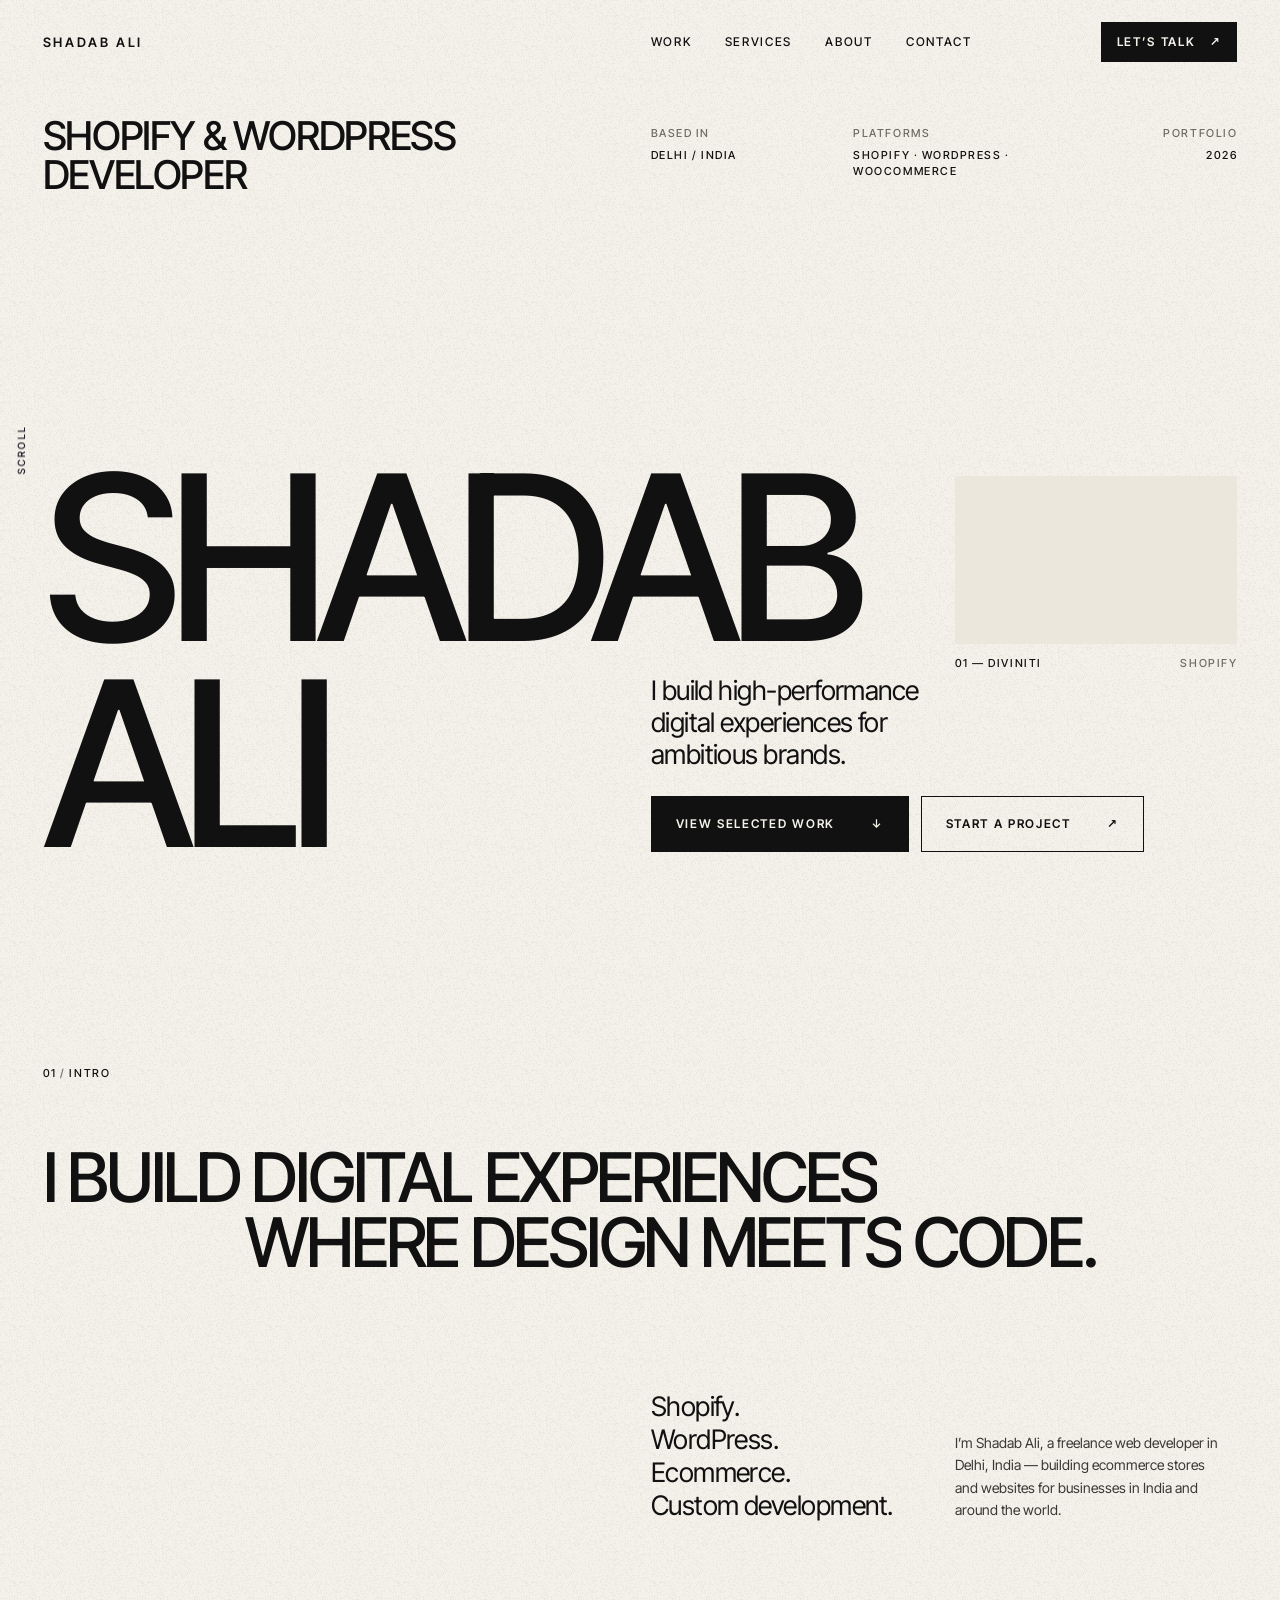
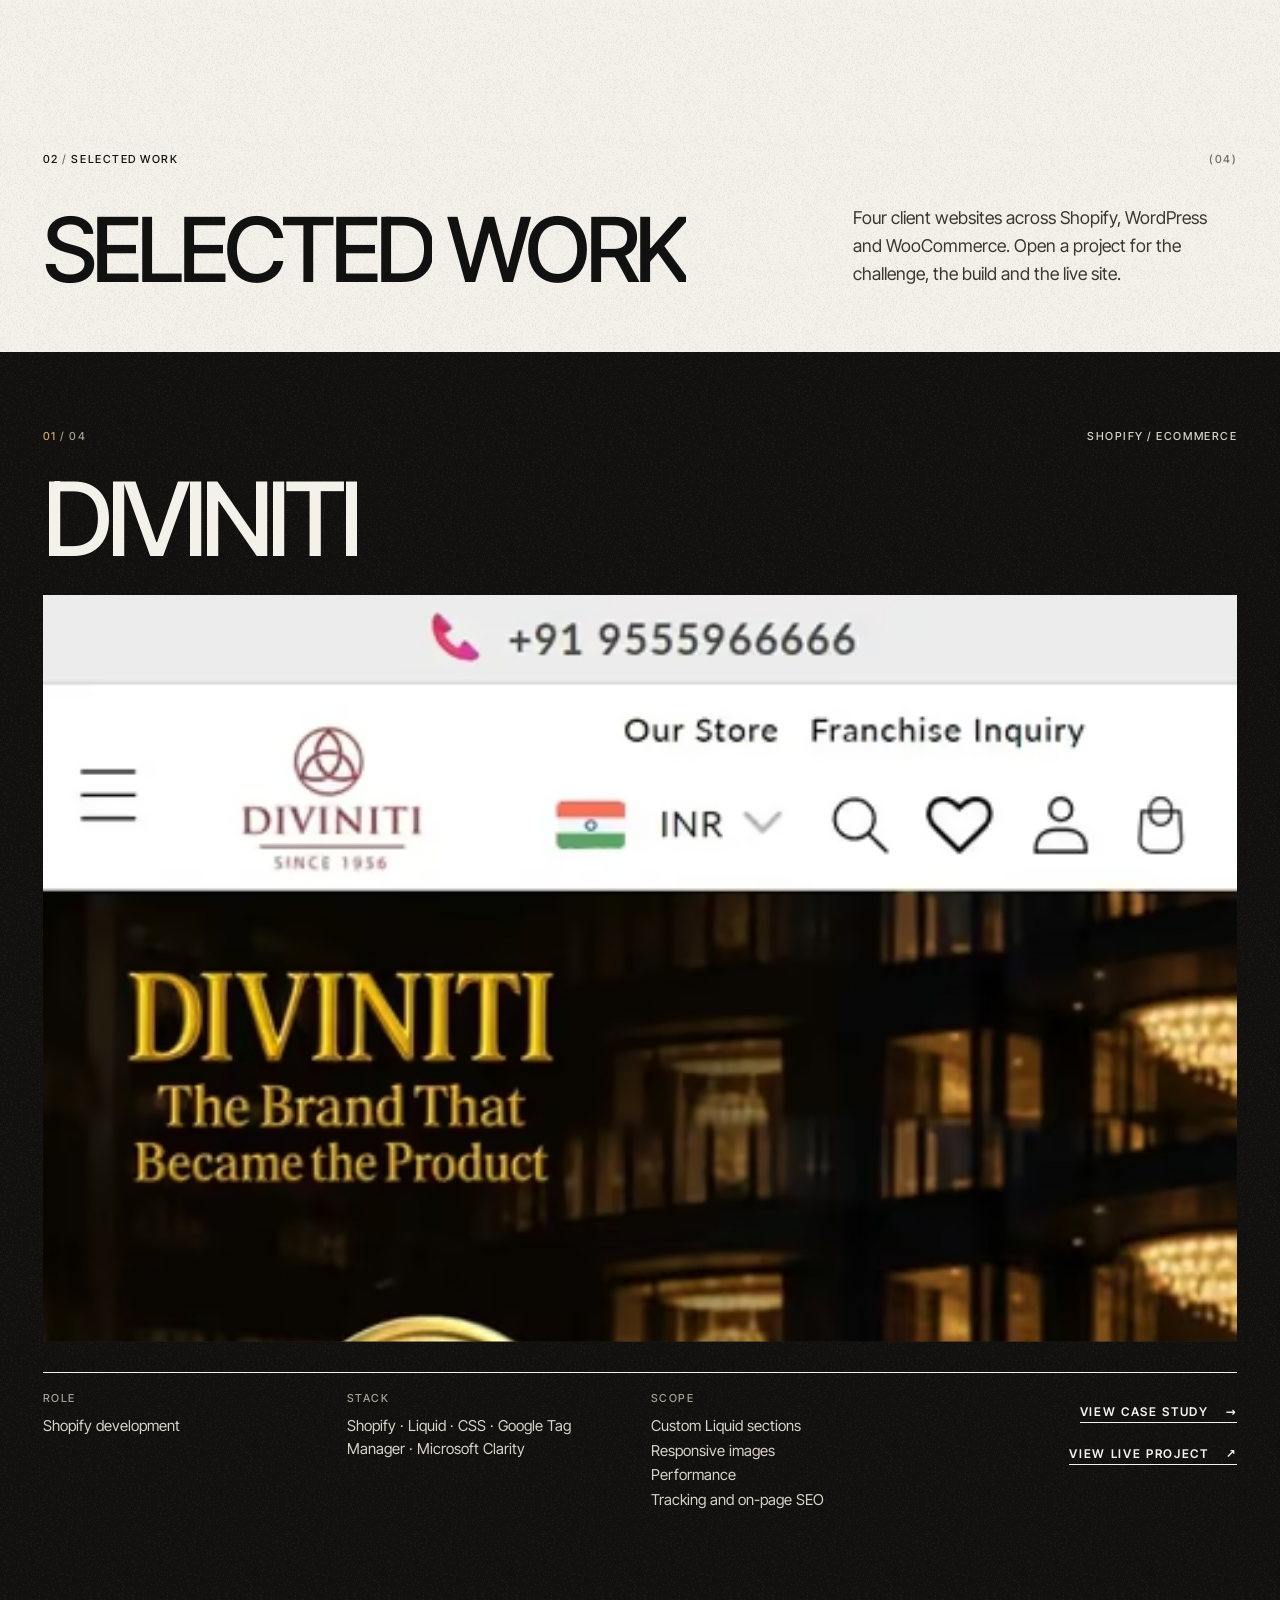
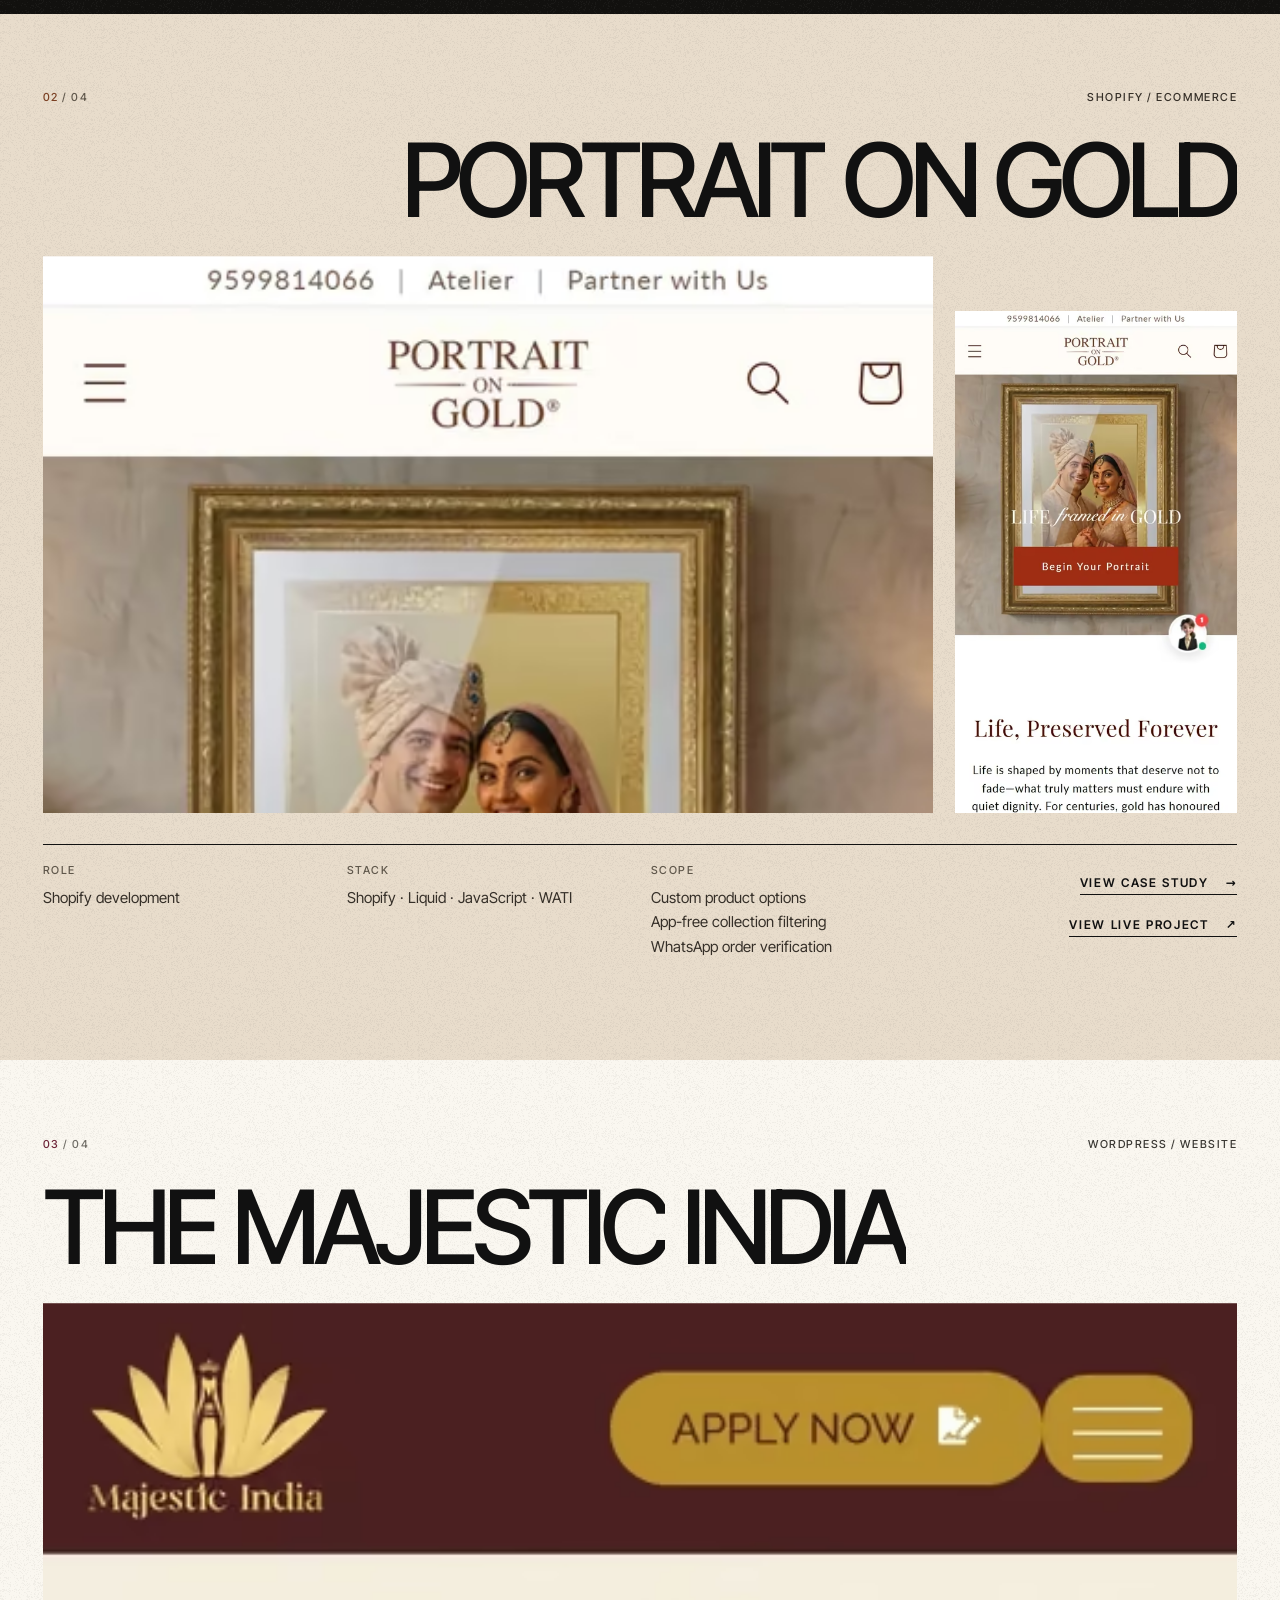
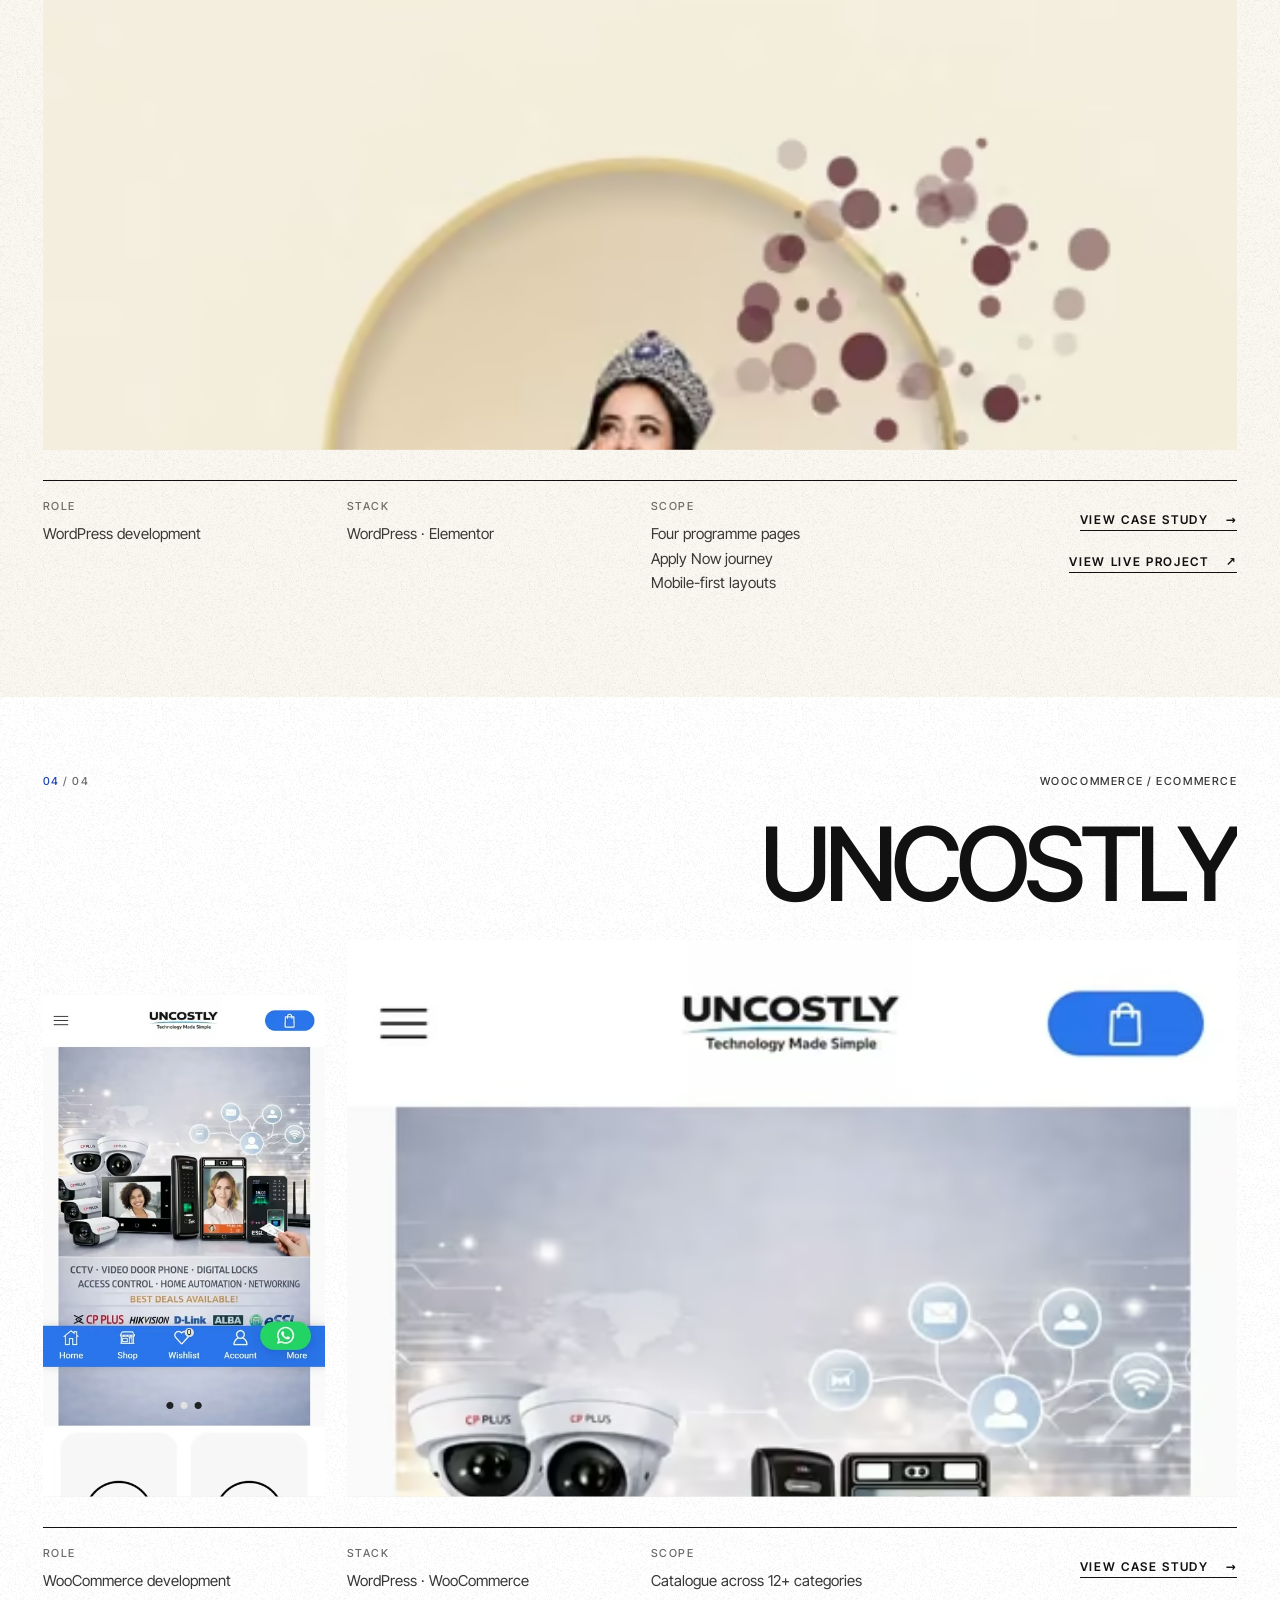
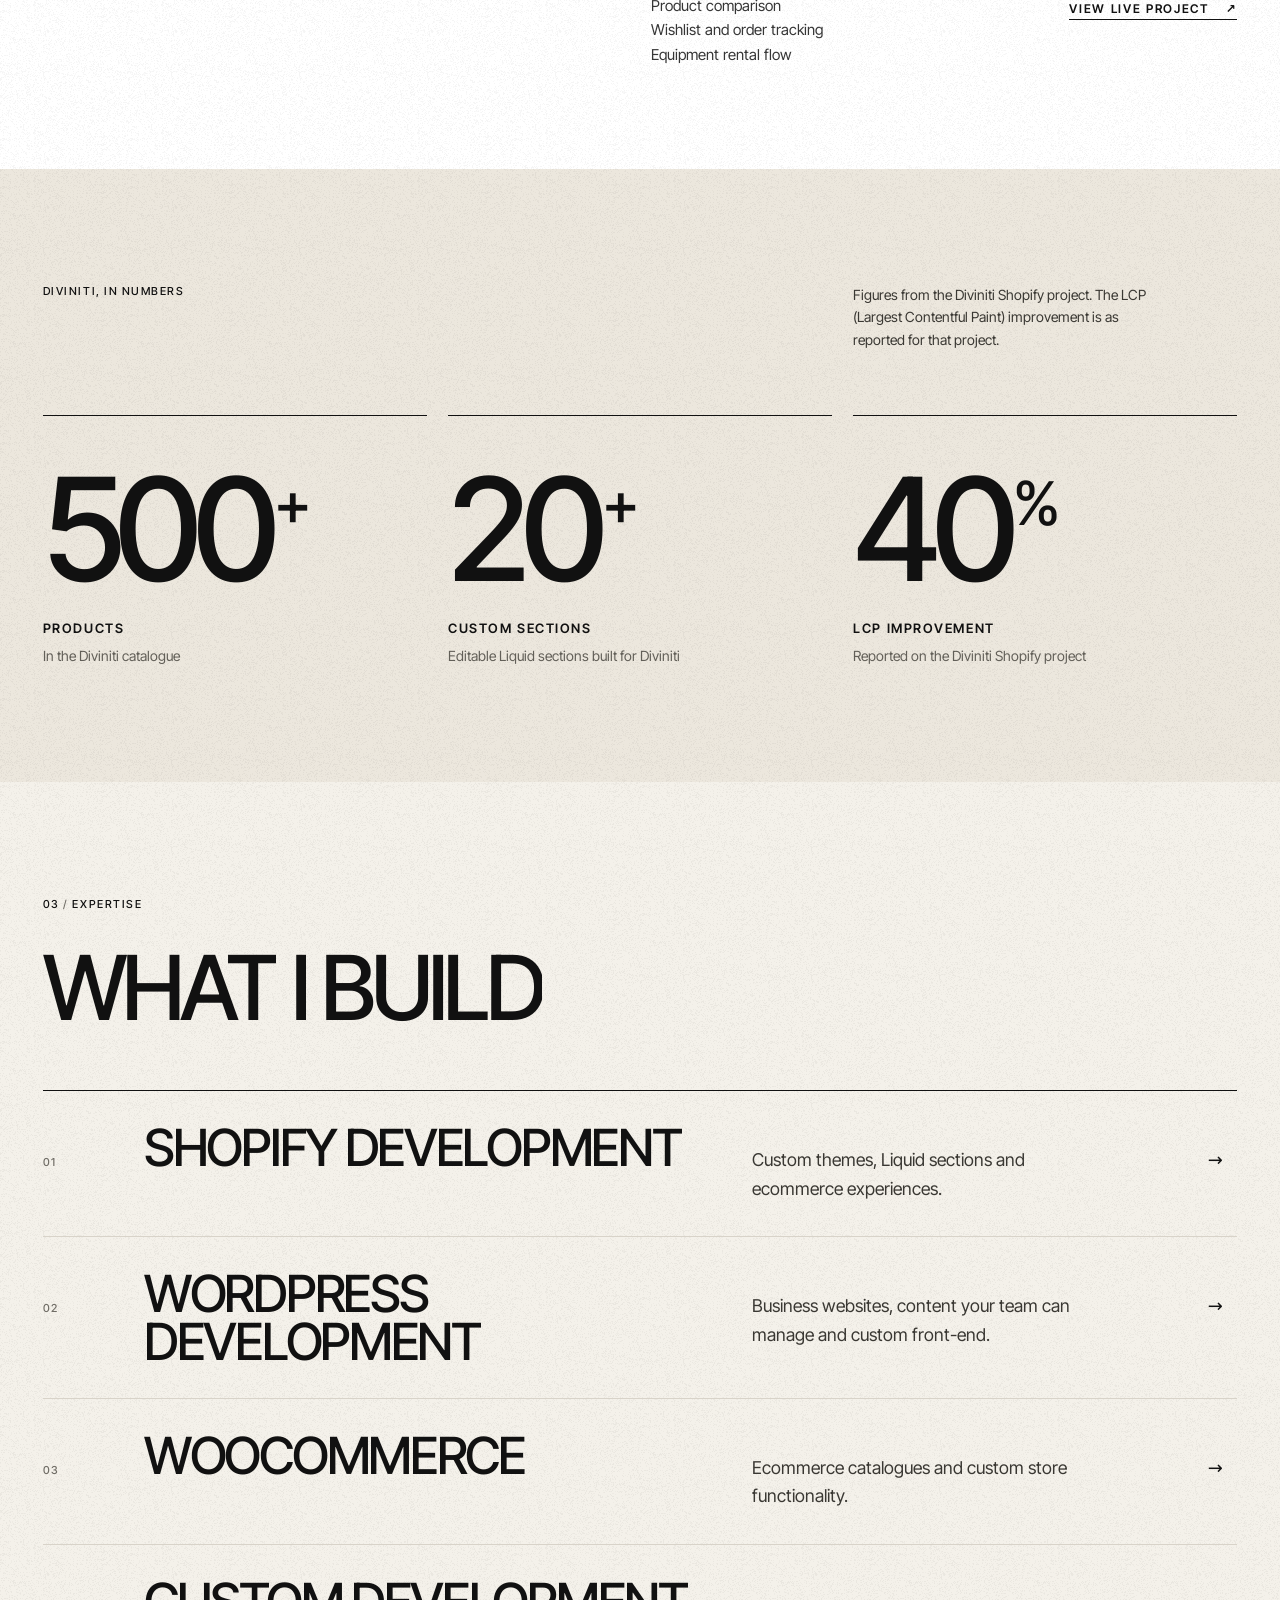
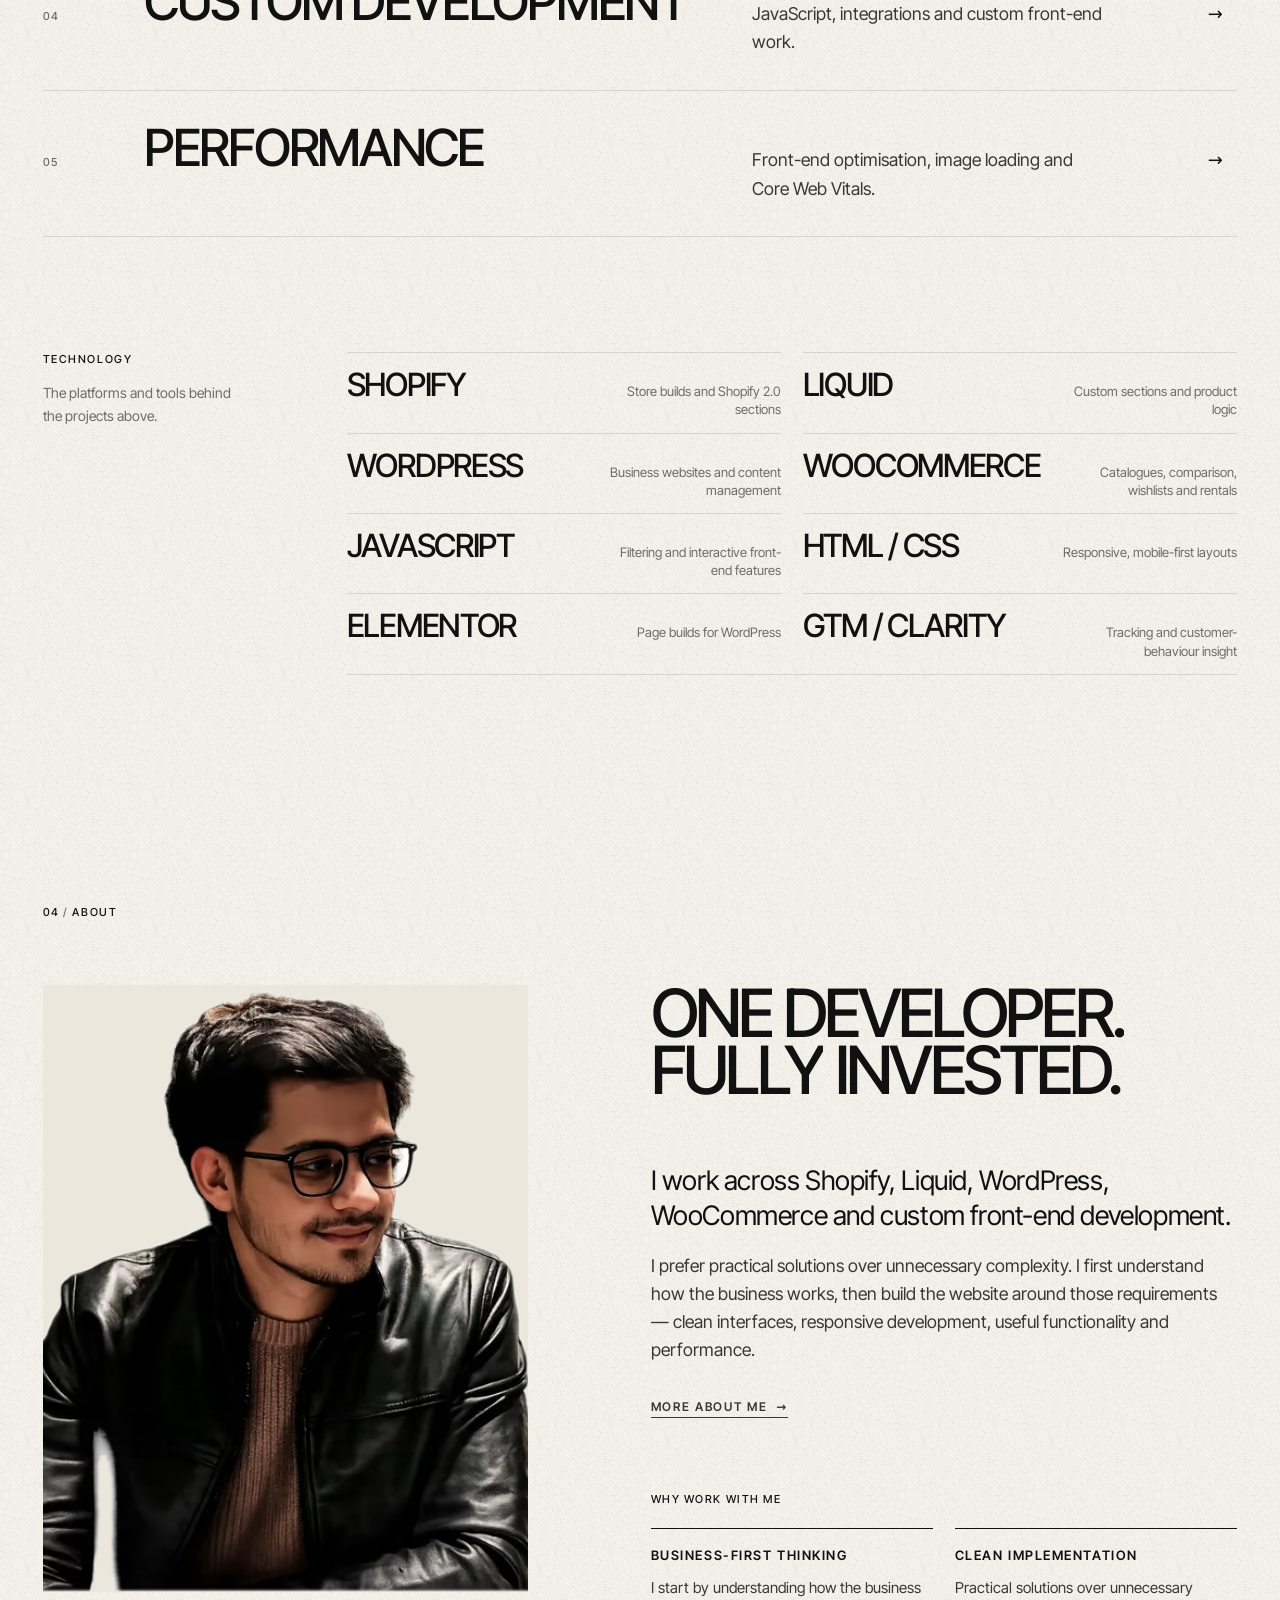
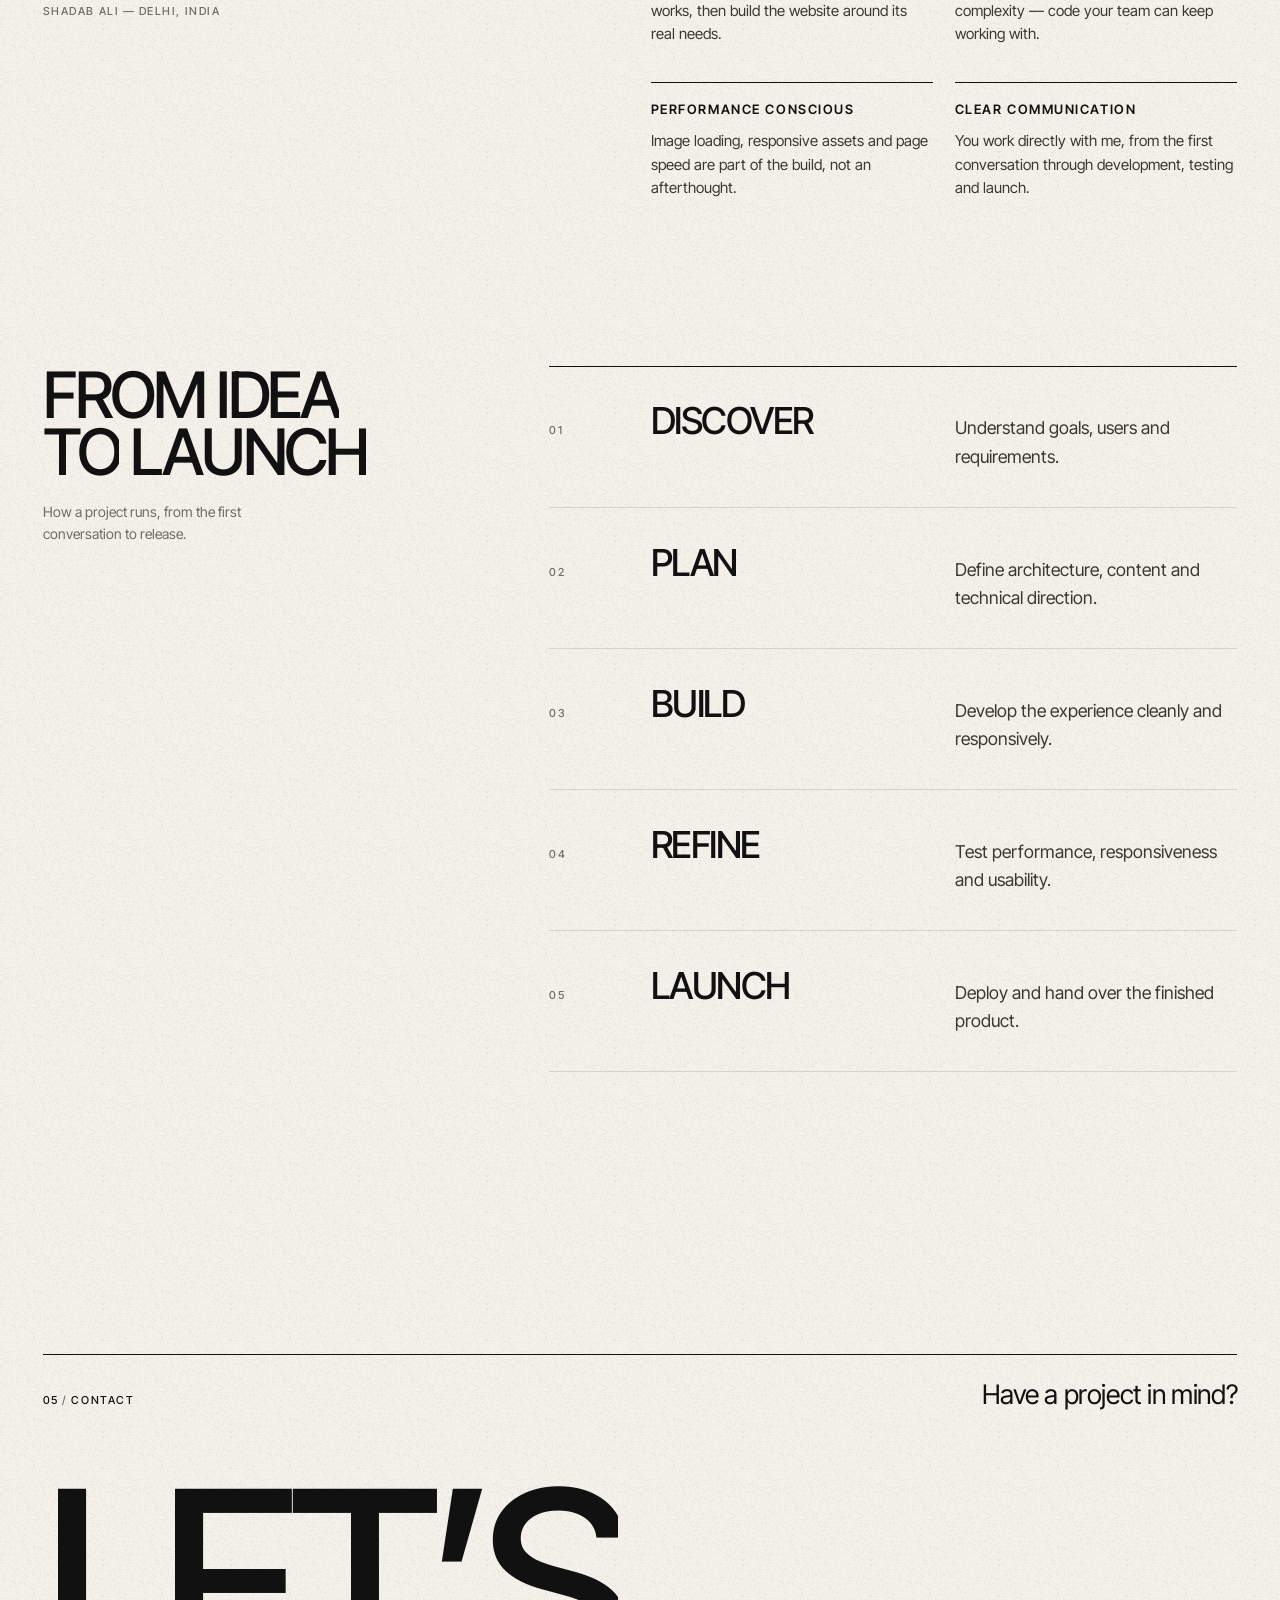
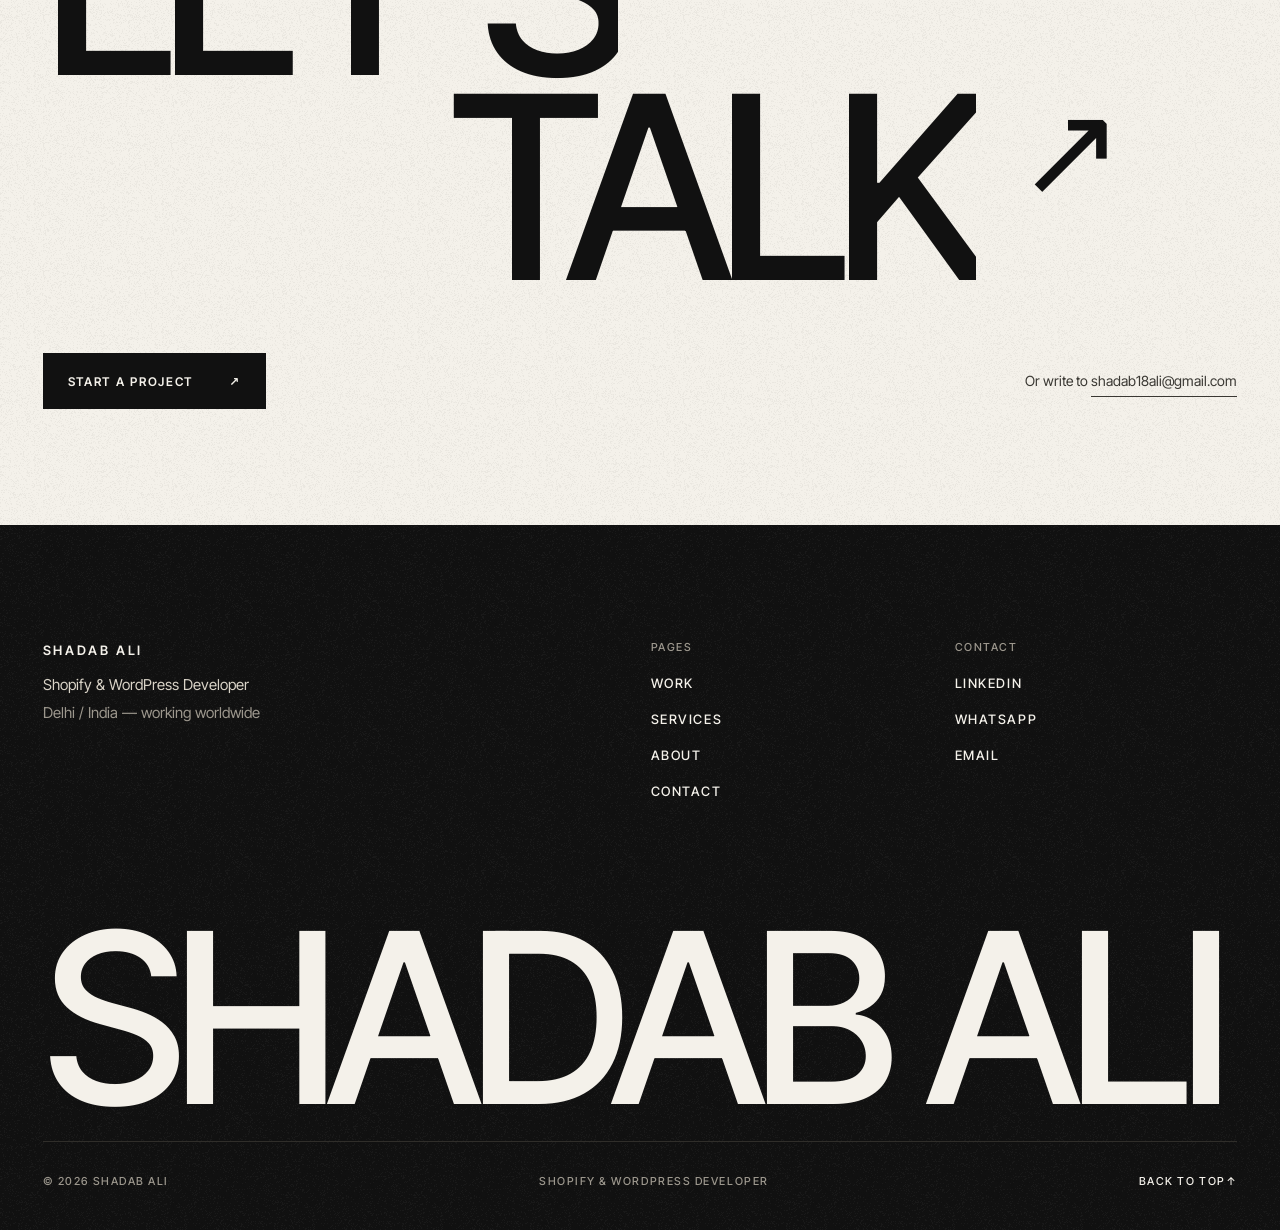
==== commit 70013eb6: "Refine the portfolio into an editorial, art-directed site - New design tokens (canvas #f4f1ea, ink #" ====
--- a/index.html
+++ b/index.html
@@ -3,30 +3,31 @@
 <head>
   <meta charset="utf-8">
   <meta name="viewport" content="width=device-width, initial-scale=1">
-  <meta name="theme-color" content="#f1ede5">
-  <title>Shadab Ali | Freelance Shopify &amp; WordPress Developer</title>
-  <meta name="description" content="Freelance web developer specialising in Shopify, WordPress, WooCommerce and custom websites. Explore selected work by Shadab Ali.">
+  <meta name="theme-color" content="#f4f1ea">
+  <title>Shadab Ali — Freelance Shopify &amp; WordPress Developer</title>
+  <meta name="description" content="Shadab Ali is a freelance Shopify and WordPress developer specialising in ecommerce websites, custom development and performance-focused digital experiences.">
   <link rel="canonical" href="https://website-swart-nu-54.vercel.app/">
   <link rel="icon" href="assets/favicon.svg" type="image/svg+xml">
   <link rel="apple-touch-icon" href="assets/apple-touch-icon.png">
   <meta property="og:type" content="website">
   <meta property="og:site_name" content="Shadab Ali">
-  <meta property="og:title" content="Shadab Ali | Freelance Shopify &amp; WordPress Developer">
-  <meta property="og:description" content="Freelance web developer specialising in Shopify, WordPress, WooCommerce and custom websites. Explore selected work by Shadab Ali.">
+  <meta property="og:locale" content="en_GB">
+  <meta property="og:title" content="Shadab Ali — Freelance Shopify &amp; WordPress Developer">
+  <meta property="og:description" content="Shadab Ali is a freelance Shopify and WordPress developer specialising in ecommerce websites, custom development and performance-focused digital experiences.">
   <meta property="og:url" content="https://website-swart-nu-54.vercel.app/">
   <meta property="og:image" content="https://website-swart-nu-54.vercel.app/assets/og-image.jpg">
   <meta property="og:image:width" content="1200">
   <meta property="og:image:height" content="630">
-  <meta property="og:image:alt" content="Shadab Ali, freelance web developer">
+  <meta property="og:image:alt" content="Shadab Ali — Shopify &amp; WordPress developer">
   <meta name="twitter:card" content="summary_large_image">
-  <meta name="twitter:title" content="Shadab Ali | Freelance Shopify &amp; WordPress Developer">
-  <meta name="twitter:description" content="Freelance web developer specialising in Shopify, WordPress, WooCommerce and custom websites. Explore selected work by Shadab Ali.">
+  <meta name="twitter:title" content="Shadab Ali — Freelance Shopify &amp; WordPress Developer">
+  <meta name="twitter:description" content="Shadab Ali is a freelance Shopify and WordPress developer specialising in ecommerce websites, custom development and performance-focused digital experiences.">
   <meta name="twitter:image" content="https://website-swart-nu-54.vercel.app/assets/og-image.jpg">
   <link rel="preload" href="assets/fonts/inter-tight-latin.woff2" as="font" type="font/woff2" crossorigin>
   <link rel="stylesheet" href="site.css">
   <script>document.documentElement.classList.add('js');setTimeout(function(){if(!window.__site)document.documentElement.classList.remove('js')},4000)</script>
   <script src="site.js" defer></script>
-  <script type="application/ld+json">{"@context": "https://schema.org", "@graph": [{"@type": "Person", "@id": "https://website-swart-nu-54.vercel.app/#person", "name": "Shadab Ali", "jobTitle": "Freelance Web Developer", "url": "https://website-swart-nu-54.vercel.app/", "image": "https://website-swart-nu-54.vercel.app/assets/profile.webp", "email": "mailto:shadab18ali@gmail.com", "address": {"@type": "PostalAddress", "addressLocality": "Delhi", "addressCountry": "IN"}, "sameAs": ["https://linkedin.com/in/shadab-ali-7b0261238"], "knowsAbout": ["Shopify", "Liquid", "WordPress", "WooCommerce", "Front-end development", "Web performance"]}, {"@type": "ProfessionalService", "@id": "https://website-swart-nu-54.vercel.app/#service", "name": "Shadab Ali — Freelance Web Development", "url": "https://website-swart-nu-54.vercel.app/", "image": "https://website-swart-nu-54.vercel.app/assets/og-image.jpg", "email": "mailto:shadab18ali@gmail.com", "founder": {"@id": "https://website-swart-nu-54.vercel.app/#person"}, "areaServed": "Worldwide", "address": {"@type": "PostalAddress", "addressLocality": "Delhi", "addressCountry": "IN"}, "knowsAbout": ["Shopify development", "WordPress development", "WooCommerce development", "Custom web development", "Website redesign"]}]}</script>
+  <script type="application/ld+json">{"@context": "https://schema.org", "@graph": [{"@type": "WebSite", "@id": "https://website-swart-nu-54.vercel.app/#website", "url": "https://website-swart-nu-54.vercel.app/", "name": "Shadab Ali", "description": "Portfolio of Shadab Ali, freelance Shopify and WordPress developer.", "inLanguage": "en", "publisher": {"@id": "https://website-swart-nu-54.vercel.app/#person"}}, {"@type": "Person", "@id": "https://website-swart-nu-54.vercel.app/#person", "name": "Shadab Ali", "jobTitle": "Freelance Shopify & WordPress Developer", "url": "https://website-swart-nu-54.vercel.app/", "image": "https://website-swart-nu-54.vercel.app/assets/profile.webp", "email": "mailto:shadab18ali@gmail.com", "address": {"@type": "PostalAddress", "addressLocality": "Delhi", "addressCountry": "IN"}, "sameAs": ["https://linkedin.com/in/shadab-ali-7b0261238"], "knowsAbout": ["Shopify", "Liquid", "WordPress", "WooCommerce", "JavaScript", "Front-end development", "Web performance"]}, {"@type": "ProfessionalService", "@id": "https://website-swart-nu-54.vercel.app/#service", "name": "Shadab Ali — Shopify & WordPress Development", "url": "https://website-swart-nu-54.vercel.app/", "image": "https://website-swart-nu-54.vercel.app/assets/og-image.jpg", "email": "mailto:shadab18ali@gmail.com", "founder": {"@id": "https://website-swart-nu-54.vercel.app/#person"}, "areaServed": "Worldwide", "address": {"@type": "PostalAddress", "addressLocality": "Delhi", "addressCountry": "IN"}, "knowsAbout": ["Shopify development", "WordPress development", "WooCommerce development", "Custom web development", "Website redesign"]}]}</script>
 </head>
 <body class="page-home">
   <a class="skip-link" href="#main">Skip to content</a>
@@ -34,156 +35,198 @@
     <div class="wrap header-inner">
       <a class="brand" href="index.html" aria-label="Shadab Ali, home">Shadab Ali</a>
       <button class="menu-toggle" type="button" aria-expanded="false" aria-controls="site-nav" data-menu-toggle>Menu</button>
-      <nav class="nav" id="site-nav" aria-label="Main"><a href="work.html">Projects</a><a href="services.html">Services</a><a href="about.html">About</a><a href="contact.html">Contact</a><a class="nav-cta" href="contact.html">Start a project</a><p class="nav-extra"><a href="mailto:shadab18ali@gmail.com">shadab18ali@gmail.com</a><a href="https://wa.me/919931394885" target="_blank" rel="noopener noreferrer">WhatsApp +91 99313 94885</a></p></nav>
+      <nav class="nav" id="site-nav" aria-label="Main">
+        <ul class="nav-list"><li><a href="work.html">Work</a></li><li><a href="services.html">Services</a></li><li><a href="about.html">About</a></li><li><a href="contact.html">Contact</a></li></ul>
+        <a class="nav-cta" href="contact.html">Let’s talk <span class="arrow arrow--up" aria-hidden="true">↗</span></a>
+        <p class="nav-extra"><a href="mailto:shadab18ali@gmail.com">shadab18ali@gmail.com</a><a href="https://wa.me/919931394885" target="_blank" rel="noopener noreferrer">WhatsApp +91 99313 94885</a></p>
+      </nav>
     </div>
   </header>
+  <div class="index-rail" aria-hidden="true" data-index-rail><span class="index-rail-text"></span></div>
 
   <main id="main">
-    <section class="hero wrap" aria-labelledby="hero-title">
-      <p class="label hero-role">Freelance Web<br>Developer</p>
-      <h1 class="hero-name" id="hero-title">
-        <span class="visually-hidden">Shadab Ali, freelance web developer</span>
-        <span class="hero-line hero-line-1" aria-hidden="true">
-          <span class="hero-group g-sha"><span class="l"><span style="--i:0">S</span></span><span class="l"><span style="--i:1">H</span></span><span class="l"><span style="--i:2">A</span></span></span>
-          <span class="hero-shot shot-pog" style="--i:1"><img src="assets/work/hero-pog-800.webp" srcset="assets/work/hero-pog-480.webp 480w, assets/work/hero-pog-800.webp 800w" sizes="(max-width: 760px) 20vw, 10vw" alt="" width="800" height="735" loading="eager" decoding="async"></span>
-          <span class="hero-group g-dab"><span class="l"><span style="--i:3">D</span></span><span class="l"><span style="--i:4">A</span></span><span class="l"><span style="--i:5">B</span></span></span>
-          <span class="hero-shot shot-uncostly" style="--i:2"><picture><source media="(max-width: 760px)" srcset="[data-uri]"><img src="assets/work/hero-uncostly-900.webp" srcset="assets/work/hero-uncostly-560.webp 560w, assets/work/hero-uncostly-900.webp 900w" sizes="18vw" alt="" width="900" height="313" loading="eager" decoding="async"></picture></span>
-        </span>
-        <span class="hero-line hero-line-2" aria-hidden="true">
-          <span class="hero-shot shot-diviniti" style="--i:0"><picture><source media="(max-width: 760px)" srcset="[data-uri]"><img src="assets/work/hero-diviniti-900.webp" srcset="assets/work/hero-diviniti-560.webp 560w, assets/work/hero-diviniti-900.webp 900w" sizes="31vw" alt="" width="900" height="411" loading="eager" decoding="async" fetchpriority="high"></picture></span>
-          <span class="hero-group g-ali"><span class="l"><span style="--i:6">A</span></span><span class="l"><span style="--i:7">L</span></span><span class="l"><span style="--i:8">I</span></span></span>
-          <span class="hero-shot shot-majestic" style="--i:3"><img src="assets/work/hero-majestic-800.webp" srcset="assets/work/hero-majestic-480.webp 480w, assets/work/hero-majestic-800.webp 800w" sizes="(max-width: 760px) 23vw, 9vw" alt="" width="800" height="1050" loading="eager" decoding="async"></span>
-        </span>
-      </h1>
-      <div class="hero-foot">
+    <section class="hero" aria-labelledby="hero-title">
+      <div class="wrap hero-grid">
+        <h1 class="hero-title" id="hero-title">
+          <span class="hero-role"><span class="hero-mask"><span>Shopify &amp; WordPress</span></span> <span class="hero-mask"><span>Developer<span class="visually-hidden">,</span></span></span> </span>
+          <span class="hero-name hero-name-1"><span class="hero-mask"><span>Shadab</span></span> </span>
+          <span class="hero-name hero-name-2"><span class="hero-mask"><span>Ali</span></span></span>
+        </h1>
+        <dl class="hero-meta">
+          <div><dt class="meta muted">Based in</dt><dd class="meta">Delhi / India</dd></div>
+          <div><dt class="meta muted">Platforms</dt><dd class="meta">Shopify · WordPress · WooCommerce</dd></div>
+          <div><dt class="meta muted">Portfolio</dt><dd class="meta"><span data-year>2026</span></dd></div>
+        </dl>
+        <a class="hero-preview" href="case-diviniti.html" data-open-project data-cursor="view" aria-label="Featured project: Diviniti">
+          <span class="media"><picture><source media="(max-width: 1023px)" srcset="[data-uri]"><source type="image/avif" srcset="assets/work/diviniti-poster-640.avif 640w, assets/work/diviniti-poster-1230.avif 1230w" sizes="(max-width: 1023px) 1px, 24vw"><img src="assets/work/diviniti-poster-1230.webp" srcset="assets/work/diviniti-poster-640.webp 640w, assets/work/diviniti-poster-1230.webp 1230w" sizes="(max-width: 1023px) 1px, 24vw" alt="" width="1230" height="724" loading="eager" decoding="async"></picture></span>
+          <span class="hero-preview-cap meta"><span>01 — Diviniti</span><span class="muted">Shopify</span></span>
+        </a>
         <div class="hero-intro">
-          <p>Shopify, WordPress and custom websites built for businesses that want a stronger, faster and more effective online presence. Based in Delhi, working with clients worldwide.</p>
-          <div class="hero-actions"><a class="button" href="contact.html">Start a project <span aria-hidden="true">→</span></a><a class="arrow-link" href="#projects">View selected work <span class="arrow" aria-hidden="true">↓</span></a></div>
-        </div>
-        <a class="scroll-cue" href="#who">Scroll down <span class="scroll-line" aria-hidden="true"></span></a>
-      </div>
-    </section>
-
-    <section class="sequence" aria-label="Screens from client websites">
-      <div class="wrap grid seq-grid">
-          <figure class="seq seq-1" data-parallax="0.06"><div class="seq-media" data-reveal="clip"><img src="assets/work/seq-diviniti-collections-800.webp" srcset="assets/work/seq-diviniti-collections-480.webp 480w, assets/work/seq-diviniti-collections-800.webp 800w" sizes="(max-width: 760px) 62vw, 22vw" alt="Diviniti curated collections on mobile" width="800" height="989" loading="lazy" decoding="async"></div><figcaption class="label muted">Diviniti — Mobile</figcaption></figure>
-          <figure class="seq seq-2" data-parallax="-0.05"><div class="seq-media" data-reveal="clip"><img src="assets/work/seq-pog-chosen-900.webp" srcset="assets/work/seq-pog-chosen-560.webp 560w, assets/work/seq-pog-chosen-900.webp 900w" sizes="(max-width: 760px) 80vw, 56vw" alt="Portrait on Gold &quot;Chosen by the finest&quot; section on desktop" width="900" height="453" loading="lazy" decoding="async"></div><figcaption class="label muted">Portrait on Gold — Desktop</figcaption></figure>
-          <figure class="seq seq-3" data-parallax="0.04"><div class="seq-media" data-reveal="clip"><img src="assets/work/seq-majestic-founder-1600.webp" srcset="assets/work/seq-majestic-founder-900.webp 900w, assets/work/seq-majestic-founder-1600.webp 1600w" sizes="(max-width: 760px) 100vw, 88vw" alt="The Majestic India founder section on desktop" width="1600" height="746" loading="lazy" decoding="async"></div><figcaption class="label muted">The Majestic India — Desktop</figcaption></figure>
-          <figure class="seq seq-4" data-parallax="-0.07"><div class="seq-media" data-reveal="clip"><img src="assets/work/seq-uncostly-kit-800.webp" srcset="assets/work/seq-uncostly-kit-480.webp 480w, assets/work/seq-uncostly-kit-800.webp 800w" sizes="(max-width: 760px) 62vw, 22vw" alt="Uncostly smart security kit section on mobile" width="800" height="1215" loading="lazy" decoding="async"></div><figcaption class="label muted">Uncostly — Mobile</figcaption></figure>
-          <figure class="seq seq-5" data-parallax="0.05"><div class="seq-media" data-reveal="clip"><img src="assets/work/seq-diviniti-custom-1460.webp" srcset="assets/work/seq-diviniti-custom-900.webp 900w, assets/work/seq-diviniti-custom-1460.webp 1460w" sizes="(max-width: 760px) 80vw, 64vw" alt="Diviniti customisation section on desktop" width="1460" height="1285" loading="lazy" decoding="async"></div><figcaption class="label muted">Diviniti — Desktop</figcaption></figure>
-      </div>
-    </section>
-
-    <section class="section intro" id="who" aria-labelledby="who-title">
-      <div class="wrap grid">
-        <h2 class="label intro-label" id="who-title"><span class="slash" aria-hidden="true">/</span>Who am I</h2>
-        <p class="statement split" data-reveal>I build digital experiences where thoughtful design meets practical development.</p>
-        <figure class="intro-portrait"><div class="seq-media" data-reveal="clip"><img src="assets/work/profile-900.webp" srcset="assets/work/profile-480.webp 480w, assets/work/profile-900.webp 900w" sizes="(max-width: 760px) 50vw, 24vw" alt="Portrait of Shadab Ali" width="900" height="1046" loading="lazy" decoding="async"></div></figure>
-        <div class="intro-copy" data-reveal>
-          <p>I’m Shadab Ali, a freelance web developer based in Delhi, India.</p>
-          <p>I work across Shopify, Liquid, WordPress, WooCommerce and custom front-end development. I start by understanding how a business works, then build the website around its real needs.</p>
-          <p>Clean interfaces, responsive development, useful functionality and performance — for clients in India and around the world.</p>
-          <a class="arrow-link" href="about.html">More about me <span class="arrow" aria-hidden="true">→</span></a>
-        </div>
-      </div>
-    </section>
-
-    <section class="section projects" id="projects" aria-labelledby="projects-title">
+          <p class="hero-lede">I build high-performance digital experiences for ambitious brands.</p>
+          <div class="hero-actions"><a class="button" href="#work">View selected work <span class="arrow arrow--down" aria-hidden="true">↓</span></a><a class="button button--ghost" href="contact.html">Start a project <span class="arrow arrow--up" aria-hidden="true">↗</span></a></div>
+        </div>
+      </div>
+    </section>
+
+    <section class="section intro" id="intro" data-index="01 / Intro" aria-labelledby="intro-title">
+      <div class="wrap intro-grid">
+        <p class="eyebrow"><span class="eyebrow-num">01</span><span class="eyebrow-sep" aria-hidden="true"> / </span>Intro</p>
+        <h2 class="statement" id="intro-title"><span class="line split" data-reveal>I build digital experiences</span> <span class="line line--indent split" data-reveal>where design meets code.</span></h2>
+        <ul class="intro-list" data-reveal><li>Shopify.</li><li>WordPress.</li><li>Ecommerce.</li><li>Custom development.</li></ul>
+        <p class="intro-note" data-reveal>I’m Shadab Ali, a freelance web developer in Delhi, India — building ecommerce stores and websites for businesses in India and around the world.</p>
+      </div>
+    </section>
+
+    <section class="work" id="work" data-index="02 / Selected work" aria-labelledby="work-title">
+      <div class="wrap work-head">
+        <p class="eyebrow"><span class="eyebrow-num">02</span><span class="eyebrow-sep" aria-hidden="true"> / </span>Selected work</p>
+        <h2 class="display-2 split" id="work-title" data-reveal>Selected work</h2>
+        <p class="work-lede" data-reveal>Four client websites across Shopify, WordPress and WooCommerce. Open a project for the challenge, the build and the live site.</p>
+        <p class="work-count meta muted" aria-hidden="true">(04)</p>
+      </div>
+      <article class="exhibit theme-dark exhibit--wide exhibit--l" id="project-diviniti" aria-labelledby="p-diviniti">
+        <div class="wrap">
+          <header class="exhibit-head">
+            <p class="exhibit-num meta"><span class="exhibit-num-n">01</span> / 04</p>
+            <h3 class="exhibit-title split" id="p-diviniti" data-reveal>Diviniti</h3>
+            <p class="exhibit-tags meta">Shopify / Ecommerce</p>
+          </header>
+          <div class="exhibit-stage"><a class="exhibit-media" href="case-diviniti.html" data-open-project data-cursor="view" tabindex="-1" aria-hidden="true"><span class="media" data-reveal="clip"><picture><source media="(max-width: 767px)" type="image/avif" srcset="assets/work/diviniti-phone-480.avif 480w, assets/work/diviniti-phone-800.avif 800w" sizes="calc(100vw - 32px)" width="800" height="1422"><source media="(max-width: 767px)" type="image/webp" srcset="assets/work/diviniti-phone-480.webp 480w, assets/work/diviniti-phone-800.webp 800w" sizes="calc(100vw - 32px)" width="800" height="1422"><source type="image/avif" srcset="assets/work/diviniti-exhibit-960.avif 960w, assets/work/diviniti-exhibit-1440.avif 1440w, assets/work/diviniti-exhibit-1897.avif 1897w" sizes="(max-width: 767px) calc(100vw - 32px), 94vw"><img src="assets/work/diviniti-exhibit-1897.webp" srcset="assets/work/diviniti-exhibit-960.webp 960w, assets/work/diviniti-exhibit-1440.webp 1440w, assets/work/diviniti-exhibit-1897.webp 1897w" sizes="(max-width: 767px) calc(100vw - 32px), 94vw" alt="Diviniti Shopify storefront homepage" width="1897" height="1186" loading="lazy" decoding="async"></picture></span></a></div>
+          <div class="exhibit-info">
+            <dl class="exhibit-meta">
+              <div><dt class="meta muted">Role</dt><dd>Shopify development</dd></div>
+              <div><dt class="meta muted">Stack</dt><dd>Shopify · Liquid · CSS · Google Tag Manager · Microsoft Clarity</dd></div>
+              <div class="exhibit-scope"><dt class="meta muted">Scope</dt><dd><ul><li>Custom Liquid sections</li><li>Responsive images</li><li>Performance</li><li>Tracking and on-page SEO</li></ul></dd></div>
+            </dl>
+            <p class="exhibit-links"><a class="link" href="case-diviniti.html" data-open-project data-case-link>View case study<span class="visually-hidden">: Diviniti</span> <span class="arrow" aria-hidden="true">→</span></a><a class="link" href="https://www.diviniti.com" target="_blank" rel="noopener noreferrer">View live project<span class="visually-hidden">: Diviniti</span> <span class="arrow arrow--up" aria-hidden="true">↗</span><span class="visually-hidden"> (opens in a new tab)</span></a></p>
+          </div>
+        </div>
+      </article>
+      <article class="exhibit theme-warm exhibit--pair exhibit--r" id="project-portrait-on-gold" aria-labelledby="p-portrait-on-gold">
+        <div class="wrap">
+          <header class="exhibit-head">
+            <p class="exhibit-num meta"><span class="exhibit-num-n">02</span> / 04</p>
+            <h3 class="exhibit-title split" id="p-portrait-on-gold" data-reveal>Portrait on Gold</h3>
+            <p class="exhibit-tags meta">Shopify / Ecommerce</p>
+          </header>
+          <div class="exhibit-stage"><a class="exhibit-media" href="case-portrait-on-gold.html" data-open-project data-cursor="view" tabindex="-1" aria-hidden="true"><span class="media" data-reveal="clip"><picture><source media="(max-width: 767px)" type="image/avif" srcset="assets/work/pog-phone-480.avif 480w, assets/work/pog-phone-800.avif 800w" sizes="calc(100vw - 32px)" width="800" height="1422"><source media="(max-width: 767px)" type="image/webp" srcset="assets/work/pog-phone-480.webp 480w, assets/work/pog-phone-800.webp 800w" sizes="calc(100vw - 32px)" width="800" height="1422"><source type="image/avif" srcset="assets/work/pog-exhibit-960.avif 960w, assets/work/pog-exhibit-1440.avif 1440w, assets/work/pog-exhibit-1911.avif 1911w" sizes="(max-width: 767px) calc(100vw - 32px), (max-width: 1023px) 94vw, 72vw"><img src="assets/work/pog-exhibit-1911.webp" srcset="assets/work/pog-exhibit-960.webp 960w, assets/work/pog-exhibit-1440.webp 1440w, assets/work/pog-exhibit-1911.webp 1911w" sizes="(max-width: 767px) calc(100vw - 32px), (max-width: 1023px) 94vw, 72vw" alt="Portrait on Gold Shopify storefront homepage" width="1911" height="1194" loading="lazy" decoding="async"></picture></span></a><a class="exhibit-phone" href="case-portrait-on-gold.html" data-open-project data-cursor="view" tabindex="-1" aria-hidden="true"><span class="media" data-reveal="clip"><picture><source type="image/avif" srcset="assets/work/pog-phone-480.avif 480w, assets/work/pog-phone-800.avif 800w" sizes="(max-width: 1023px) 0px, 20vw"><img src="assets/work/pog-phone-800.webp" srcset="assets/work/pog-phone-480.webp 480w, assets/work/pog-phone-800.webp 800w" sizes="(max-width: 1023px) 0px, 20vw" alt="Portrait on Gold on mobile" width="800" height="1422" loading="lazy" decoding="async"></picture></span></a></div>
+          <div class="exhibit-info">
+            <dl class="exhibit-meta">
+              <div><dt class="meta muted">Role</dt><dd>Shopify development</dd></div>
+              <div><dt class="meta muted">Stack</dt><dd>Shopify · Liquid · JavaScript · WATI</dd></div>
+              <div class="exhibit-scope"><dt class="meta muted">Scope</dt><dd><ul><li>Custom product options</li><li>App-free collection filtering</li><li>WhatsApp order verification</li></ul></dd></div>
+            </dl>
+            <p class="exhibit-links"><a class="link" href="case-portrait-on-gold.html" data-open-project data-case-link>View case study<span class="visually-hidden">: Portrait on Gold</span> <span class="arrow" aria-hidden="true">→</span></a><a class="link" href="https://www.portraitongold.com" target="_blank" rel="noopener noreferrer">View live project<span class="visually-hidden">: Portrait on Gold</span> <span class="arrow arrow--up" aria-hidden="true">↗</span><span class="visually-hidden"> (opens in a new tab)</span></a></p>
+          </div>
+        </div>
+      </article>
+      <article class="exhibit theme-ivory exhibit--wide exhibit--l" id="project-majestic-india" aria-labelledby="p-majestic-india">
+        <div class="wrap">
+          <header class="exhibit-head">
+            <p class="exhibit-num meta"><span class="exhibit-num-n">03</span> / 04</p>
+            <h3 class="exhibit-title split" id="p-majestic-india" data-reveal>The Majestic India</h3>
+            <p class="exhibit-tags meta">WordPress / Website</p>
+          </header>
+          <div class="exhibit-stage"><a class="exhibit-media" href="case-majestic-india.html" data-open-project data-cursor="view" tabindex="-1" aria-hidden="true"><span class="media" data-reveal="clip"><picture><source media="(max-width: 767px)" type="image/avif" srcset="assets/work/majestic-phone-480.avif 480w, assets/work/majestic-phone-800.avif 800w" sizes="calc(100vw - 32px)" width="800" height="1422"><source media="(max-width: 767px)" type="image/webp" srcset="assets/work/majestic-phone-480.webp 480w, assets/work/majestic-phone-800.webp 800w" sizes="calc(100vw - 32px)" width="800" height="1422"><source type="image/avif" srcset="assets/work/majestic-exhibit-960.avif 960w, assets/work/majestic-exhibit-1440.avif 1440w, assets/work/majestic-exhibit-1897.avif 1897w" sizes="(max-width: 767px) calc(100vw - 32px), 94vw"><img src="assets/work/majestic-exhibit-1897.webp" srcset="assets/work/majestic-exhibit-960.webp 960w, assets/work/majestic-exhibit-1440.webp 1440w, assets/work/majestic-exhibit-1897.webp 1897w" sizes="(max-width: 767px) calc(100vw - 32px), 94vw" alt="The Majestic India WordPress website homepage" width="1897" height="1186" loading="lazy" decoding="async"></picture></span></a></div>
+          <div class="exhibit-info">
+            <dl class="exhibit-meta">
+              <div><dt class="meta muted">Role</dt><dd>WordPress development</dd></div>
+              <div><dt class="meta muted">Stack</dt><dd>WordPress · Elementor</dd></div>
+              <div class="exhibit-scope"><dt class="meta muted">Scope</dt><dd><ul><li>Four programme pages</li><li>Apply Now journey</li><li>Mobile-first layouts</li></ul></dd></div>
+            </dl>
+            <p class="exhibit-links"><a class="link" href="case-majestic-india.html" data-open-project data-case-link>View case study<span class="visually-hidden">: The Majestic India</span> <span class="arrow" aria-hidden="true">→</span></a><a class="link" href="https://themajesticindia.com" target="_blank" rel="noopener noreferrer">View live project<span class="visually-hidden">: The Majestic India</span> <span class="arrow arrow--up" aria-hidden="true">↗</span><span class="visually-hidden"> (opens in a new tab)</span></a></p>
+          </div>
+        </div>
+      </article>
+      <article class="exhibit theme-white exhibit--pair exhibit--r exhibit--mirror" id="project-uncostly" aria-labelledby="p-uncostly">
+        <div class="wrap">
+          <header class="exhibit-head">
+            <p class="exhibit-num meta"><span class="exhibit-num-n">04</span> / 04</p>
+            <h3 class="exhibit-title split" id="p-uncostly" data-reveal>Uncostly</h3>
+            <p class="exhibit-tags meta">WooCommerce / Ecommerce</p>
+          </header>
+          <div class="exhibit-stage"><a class="exhibit-media" href="case-uncostly.html" data-open-project data-cursor="view" tabindex="-1" aria-hidden="true"><span class="media" data-reveal="clip"><picture><source media="(max-width: 767px)" type="image/avif" srcset="assets/work/uncostly-phone-480.avif 480w, assets/work/uncostly-phone-800.avif 800w" sizes="calc(100vw - 32px)" width="800" height="1422"><source media="(max-width: 767px)" type="image/webp" srcset="assets/work/uncostly-phone-480.webp 480w, assets/work/uncostly-phone-800.webp 800w" sizes="calc(100vw - 32px)" width="800" height="1422"><source type="image/avif" srcset="assets/work/uncostly-exhibit-960.avif 960w, assets/work/uncostly-exhibit-1440.avif 1440w, assets/work/uncostly-exhibit-1897.avif 1897w" sizes="(max-width: 767px) calc(100vw - 32px), (max-width: 1023px) 94vw, 72vw"><img src="assets/work/uncostly-exhibit-1897.webp" srcset="assets/work/uncostly-exhibit-960.webp 960w, assets/work/uncostly-exhibit-1440.webp 1440w, assets/work/uncostly-exhibit-1897.webp 1897w" sizes="(max-width: 767px) calc(100vw - 32px), (max-width: 1023px) 94vw, 72vw" alt="Uncostly WooCommerce catalogue homepage" width="1897" height="1186" loading="lazy" decoding="async"></picture></span></a><a class="exhibit-phone" href="case-uncostly.html" data-open-project data-cursor="view" tabindex="-1" aria-hidden="true"><span class="media" data-reveal="clip"><picture><source type="image/avif" srcset="assets/work/uncostly-phone-480.avif 480w, assets/work/uncostly-phone-800.avif 800w" sizes="(max-width: 1023px) 0px, 20vw"><img src="assets/work/uncostly-phone-800.webp" srcset="assets/work/uncostly-phone-480.webp 480w, assets/work/uncostly-phone-800.webp 800w" sizes="(max-width: 1023px) 0px, 20vw" alt="Uncostly on mobile" width="800" height="1422" loading="lazy" decoding="async"></picture></span></a></div>
+          <div class="exhibit-info">
+            <dl class="exhibit-meta">
+              <div><dt class="meta muted">Role</dt><dd>WooCommerce development</dd></div>
+              <div><dt class="meta muted">Stack</dt><dd>WordPress · WooCommerce</dd></div>
+              <div class="exhibit-scope"><dt class="meta muted">Scope</dt><dd><ul><li>Catalogue across 12+ categories</li><li>Product comparison</li><li>Wishlist and order tracking</li><li>Equipment rental flow</li></ul></dd></div>
+            </dl>
+            <p class="exhibit-links"><a class="link" href="case-uncostly.html" data-open-project data-case-link>View case study<span class="visually-hidden">: Uncostly</span> <span class="arrow" aria-hidden="true">→</span></a><a class="link" href="https://uncostly.in" target="_blank" rel="noopener noreferrer">View live project<span class="visually-hidden">: Uncostly</span> <span class="arrow arrow--up" aria-hidden="true">↗</span><span class="visually-hidden"> (opens in a new tab)</span></a></p>
+          </div>
+        </div>
+      </article>
+    </section>
+
+    <section class="proof" aria-labelledby="proof-title">
       <div class="wrap">
-        <div class="projects-head"><h2 class="label" id="projects-title"><span class="slash" aria-hidden="true">/</span>Selected projects</h2><span class="label muted">04</span></div>
-        <article class="project" aria-labelledby="p-diviniti">
-          <div class="grid project-head">
-            <span class="label project-num">Project 01</span>
-            <h3 class="project-title split" id="p-diviniti" data-reveal>Diviniti</h3>
-            <div class="project-info">
-              <p class="project-cat">Shopify Development</p>
-              <a class="view-link" href="case-diviniti.html" data-open-project>View project<span class="visually-hidden">: Diviniti</span> <span class="arrow" aria-hidden="true">↗</span></a>
-            </div>
-          </div>
-          <a class="project-media" href="case-diviniti.html" data-open-project data-cursor="view" tabindex="-1" aria-hidden="true" data-reveal="clip"><img src="assets/work/diviniti-cover-1600.webp" srcset="assets/work/diviniti-cover-900.webp 900w, assets/work/diviniti-cover-1600.webp 1600w" sizes="92vw" alt="Diviniti Shopify storefront homepage" width="1600" height="1000" loading="lazy" decoding="async"></a>
-        </article>
-        <article class="project project--alt project--inset" aria-labelledby="p-portrait-on-gold">
-          <div class="grid project-head">
-            <span class="label project-num">Project 02</span>
-            <h3 class="project-title split" id="p-portrait-on-gold" data-reveal>Portrait on Gold</h3>
-            <div class="project-info">
-              <p class="project-cat">Shopify / Ecommerce Development</p>
-              <a class="view-link" href="case-portrait-on-gold.html" data-open-project>View project<span class="visually-hidden">: Portrait on Gold</span> <span class="arrow" aria-hidden="true">↗</span></a>
-            </div>
-          </div>
-          <a class="project-media" href="case-portrait-on-gold.html" data-open-project data-cursor="view" tabindex="-1" aria-hidden="true" data-reveal="clip"><img src="assets/work/pog-cover-1431.webp" srcset="assets/work/pog-cover-900.webp 900w, assets/work/pog-cover-1431.webp 1431w" sizes="92vw" alt="Portrait on Gold Shopify storefront homepage" width="1431" height="894" loading="lazy" decoding="async"></a>
-        </article>
-        <article class="project project--inset" aria-labelledby="p-majestic-india">
-          <div class="grid project-head">
-            <span class="label project-num">Project 03</span>
-            <h3 class="project-title split" id="p-majestic-india" data-reveal>The Majestic India</h3>
-            <div class="project-info">
-              <p class="project-cat">WordPress Development</p>
-              <a class="view-link" href="case-majestic-india.html" data-open-project>View project<span class="visually-hidden">: The Majestic India</span> <span class="arrow" aria-hidden="true">↗</span></a>
-            </div>
-          </div>
-          <a class="project-media" href="case-majestic-india.html" data-open-project data-cursor="view" tabindex="-1" aria-hidden="true" data-reveal="clip"><img src="assets/work/majestic-cover-1600.webp" srcset="assets/work/majestic-cover-900.webp 900w, assets/work/majestic-cover-1600.webp 1600w" sizes="92vw" alt="The Majestic India WordPress website homepage" width="1600" height="1000" loading="lazy" decoding="async"></a>
-        </article>
-        <article class="project project--alt" aria-labelledby="p-uncostly">
-          <div class="grid project-head">
-            <span class="label project-num">Project 04</span>
-            <h3 class="project-title split" id="p-uncostly" data-reveal>Uncostly</h3>
-            <div class="project-info">
-              <p class="project-cat">WooCommerce Development</p>
-              <a class="view-link" href="case-uncostly.html" data-open-project>View project<span class="visually-hidden">: Uncostly</span> <span class="arrow" aria-hidden="true">↗</span></a>
-            </div>
-          </div>
-          <a class="project-media" href="case-uncostly.html" data-open-project data-cursor="view" tabindex="-1" aria-hidden="true" data-reveal="clip"><img src="assets/work/uncostly-cover-1600.webp" srcset="assets/work/uncostly-cover-900.webp 900w, assets/work/uncostly-cover-1600.webp 1600w" sizes="92vw" alt="Uncostly WooCommerce catalogue homepage" width="1600" height="1000" loading="lazy" decoding="async"></a>
-        </article>
-      </div>
-    </section>
-
-    <section class="section stats" aria-labelledby="stats-title">
+        <div class="proof-head"><h2 class="eyebrow" id="proof-title">Diviniti, in numbers</h2><p class="proof-note">Figures from the Diviniti Shopify project. The LCP (Largest Contentful Paint) improvement is as reported for that project.</p></div>
+        <ul class="proof-grid"><li class="proof-item" data-reveal><strong class="proof-num">500<span class="proof-unit">+</span></strong><span class="proof-label">Products</span><span class="proof-ctx">In the Diviniti catalogue</span></li><li class="proof-item" data-reveal><strong class="proof-num">20<span class="proof-unit">+</span></strong><span class="proof-label">Custom sections</span><span class="proof-ctx">Editable Liquid sections built for Diviniti</span></li><li class="proof-item" data-reveal><strong class="proof-num">40<span class="proof-unit">%</span></strong><span class="proof-label">LCP improvement</span><span class="proof-ctx">Reported on the Diviniti Shopify project</span></li></ul>
+      </div>
+    </section>
+
+    <section class="section expertise" id="expertise" data-index="03 / Expertise" aria-labelledby="expertise-title">
       <div class="wrap">
-        <h2 class="label" id="stats-title"><span class="slash" aria-hidden="true">/</span>Proof</h2>
-        <ul class="stats-grid"><li class="stat" data-reveal><strong class="stat-num">500+</strong><span class="label stat-label">Product catalogue experience</span><span class="stat-context">Diviniti Shopify store</span></li><li class="stat" data-reveal><strong class="stat-num">20+</strong><span class="label stat-label">Custom Shopify sections</span><span class="stat-context">Built for Diviniti</span></li><li class="stat" data-reveal><strong class="stat-num">40%</strong><span class="label stat-label">Reported LCP improvement</span><span class="stat-context">Diviniti Shopify project</span></li><li class="stat" data-reveal><strong class="stat-num stat-num--text">Shopify<br>WordPress<br>WooCommerce</strong><span class="label stat-label">Core platforms</span><span class="stat-context">Across all four selected projects</span></li></ul>
-      </div>
-    </section>
-
-    <section class="section expertise" aria-labelledby="expertise-title">
-      <div class="wrap grid">
-        <div class="expertise-intro"><h2 class="label" id="expertise-title"><span class="slash" aria-hidden="true">/</span>Expertise</h2><p>The platforms and skills behind every project.</p></div>
-        <ul class="tools expertise-list" data-reveal><li>Shopify</li><li>Liquid</li><li>WordPress</li><li>WooCommerce</li><li>HTML</li><li>CSS</li><li>JavaScript</li><li>Responsive development</li><li>Performance optimisation</li></ul>
-      </div>
-    </section>
-
-    <section class="manifesto" aria-labelledby="manifesto-title">
+        <div class="section-head">
+          <p class="eyebrow"><span class="eyebrow-num">03</span><span class="eyebrow-sep" aria-hidden="true"> / </span>Expertise</p>
+          <h2 class="display-2 split" id="expertise-title" data-reveal>What I build</h2>
+        </div>
+        <ol class="caps"><li class="cap" data-reveal><span class="cap-num meta">01</span><h3 class="cap-title">Shopify development</h3><p class="cap-desc">Custom themes, Liquid sections and ecommerce experiences.</p><a class="cap-link" href="services.html#shopify" aria-label="Shopify development: service details"><span class="arrow" aria-hidden="true">→</span></a></li><li class="cap" data-reveal><span class="cap-num meta">02</span><h3 class="cap-title">WordPress development</h3><p class="cap-desc">Business websites, content your team can manage and custom front-end.</p><a class="cap-link" href="services.html#wordpress" aria-label="WordPress development: service details"><span class="arrow" aria-hidden="true">→</span></a></li><li class="cap" data-reveal><span class="cap-num meta">03</span><h3 class="cap-title">WooCommerce</h3><p class="cap-desc">Ecommerce catalogues and custom store functionality.</p><a class="cap-link" href="services.html#wordpress" aria-label="WooCommerce: service details"><span class="arrow" aria-hidden="true">→</span></a></li><li class="cap" data-reveal><span class="cap-num meta">04</span><h3 class="cap-title">Custom development</h3><p class="cap-desc">JavaScript, integrations and custom front-end work.</p><a class="cap-link" href="services.html#custom" aria-label="Custom development: service details"><span class="arrow" aria-hidden="true">→</span></a></li><li class="cap" data-reveal><span class="cap-num meta">05</span><h3 class="cap-title">Performance</h3><p class="cap-desc">Front-end optimisation, image loading and Core Web Vitals.</p><a class="cap-link" href="services.html#redesign" aria-label="Performance: service details"><span class="arrow" aria-hidden="true">→</span></a></li></ol>
+        <div class="tech">
+          <div class="tech-head"><h3 class="eyebrow">Technology</h3><p class="muted">The platforms and tools behind the projects above.</p></div>
+          <ul class="tech-list" data-reveal><li class="tech-item"><span class="tech-name">Shopify</span><span class="tech-desc">Store builds and Shopify 2.0 sections</span></li><li class="tech-item"><span class="tech-name">Liquid</span><span class="tech-desc">Custom sections and product logic</span></li><li class="tech-item"><span class="tech-name">WordPress</span><span class="tech-desc">Business websites and content management</span></li><li class="tech-item"><span class="tech-name">WooCommerce</span><span class="tech-desc">Catalogues, comparison, wishlists and rentals</span></li><li class="tech-item"><span class="tech-name">JavaScript</span><span class="tech-desc">Filtering and interactive front-end features</span></li><li class="tech-item"><span class="tech-name">HTML / CSS</span><span class="tech-desc">Responsive, mobile-first layouts</span></li><li class="tech-item"><span class="tech-name">Elementor</span><span class="tech-desc">Page builds for WordPress</span></li><li class="tech-item"><span class="tech-name">GTM / Clarity</span><span class="tech-desc">Tracking and customer-behaviour insight</span></li></ul>
+        </div>
+      </div>
+    </section>
+
+    <section class="section about" id="about" data-index="04 / About" aria-labelledby="about-title">
+      <div class="wrap about-grid">
+        <p class="eyebrow about-eyebrow"><span class="eyebrow-num">04</span><span class="eyebrow-sep" aria-hidden="true"> / </span>About</p>
+        <figure class="about-portrait"><span class="media" data-reveal="clip"><picture><source type="image/avif" srcset="assets/work/profile-480.avif 480w, assets/work/profile-900.avif 900w" sizes="(max-width: 767px) calc(100vw - 32px), 38vw"><img src="assets/work/profile-900.webp" srcset="assets/work/profile-480.webp 480w, assets/work/profile-900.webp 900w" sizes="(max-width: 767px) calc(100vw - 32px), 38vw" alt="Portrait of Shadab Ali" width="900" height="1046" loading="lazy" decoding="async"></picture></span><figcaption class="meta muted">Shadab Ali — Delhi, India</figcaption></figure>
+        <div class="about-body">
+          <h2 class="display-2 split" id="about-title" data-reveal><span class="line">One developer.</span> <span class="line">Fully invested.</span></h2>
+          <div class="about-copy" data-reveal>
+            <p class="lead">I work across Shopify, Liquid, WordPress, WooCommerce and custom front-end development.</p>
+            <p>I prefer practical solutions over unnecessary complexity. I first understand how the business works, then build the website around those requirements — clean interfaces, responsive development, useful functionality and performance.</p>
+            <a class="link" href="about.html">More about me <span class="arrow" aria-hidden="true">→</span></a>
+          </div>
+          <div class="why">
+            <h3 class="eyebrow">Why work with me</h3>
+            <ul class="why-list"><li class="why-item" data-reveal><h4 class="why-title">Business-first thinking</h4><p>I start by understanding how the business works, then build the website around its real needs.</p></li><li class="why-item" data-reveal><h4 class="why-title">Clean implementation</h4><p>Practical solutions over unnecessary complexity — code your team can keep working with.</p></li><li class="why-item" data-reveal><h4 class="why-title">Performance conscious</h4><p>Image loading, responsive assets and page speed are part of the build, not an afterthought.</p></li><li class="why-item" data-reveal><h4 class="why-title">Clear communication</h4><p>You work directly with me, from the first conversation through development, testing and launch.</p></li></ul>
+          </div>
+        </div>
+      </div>
+      <div class="wrap process">
+        <div class="process-head"><h3 class="display-3 split" data-reveal><span class="line">From idea</span> <span class="line">to launch</span></h3><p class="muted">How a project runs, from the first conversation to release.</p></div>
+        <ol class="steps"><li class="step" data-reveal><span class="step-num meta">01</span><h4 class="step-title">Discover</h4><p class="step-text">Understand goals, users and requirements.</p></li><li class="step" data-reveal><span class="step-num meta">02</span><h4 class="step-title">Plan</h4><p class="step-text">Define architecture, content and technical direction.</p></li><li class="step" data-reveal><span class="step-num meta">03</span><h4 class="step-title">Build</h4><p class="step-text">Develop the experience cleanly and responsively.</p></li><li class="step" data-reveal><span class="step-num meta">04</span><h4 class="step-title">Refine</h4><p class="step-text">Test performance, responsiveness and usability.</p></li><li class="step" data-reveal><span class="step-num meta">05</span><h4 class="step-title">Launch</h4><p class="step-text">Deploy and hand over the finished product.</p></li></ol>
+      </div>
+    </section>
+
+    <section class="final" id="contact" data-index="05 / Contact" aria-labelledby="final-title">
       <div class="wrap">
-        <h2 class="manifesto-text" id="manifesto-title"><span class="line split" data-reveal>Build better.</span> <span class="line line-2 split" data-reveal>Grow smarter.</span></h2>
-        <div class="manifesto-links"><a class="button" href="contact.html">Start a project <span aria-hidden="true">→</span></a><a class="arrow-link" href="work.html">View selected work <span class="arrow" aria-hidden="true">→</span></a></div>
-      </div>
-    </section>
-
-    <section class="section talk" id="talk" aria-labelledby="talk-title">
-      <div class="wrap">
-        <p class="label"><span class="slash" aria-hidden="true">/</span>Contact</p>
-        <h2 class="talk-title split" id="talk-title" data-reveal>Let’s talk</h2>
-        <dl class="talk-grid" data-reveal>
-          <div class="talk-item"><dt class="label">Email</dt><dd><a href="mailto:shadab18ali@gmail.com">shadab18ali@gmail.com</a></dd></div>
-          <div class="talk-item"><dt class="label">WhatsApp</dt><dd><a href="https://wa.me/919931394885" target="_blank" rel="noopener noreferrer">+91 99313 94885<span class="visually-hidden"> (opens WhatsApp)</span></a></dd></div>
-          <div class="talk-item"><dt class="label">LinkedIn</dt><dd><a href="https://linkedin.com/in/shadab-ali-7b0261238" target="_blank" rel="noopener noreferrer">Shadab Ali<span class="visually-hidden"> on LinkedIn (opens in a new tab)</span></a></dd></div>
-          <div class="talk-item"><dt class="label">Location</dt><dd>Delhi, India<br>Working worldwide</dd></div>
-        </dl>
-        <div class="talk-cta"><a class="button" href="contact.html">Start a project <span aria-hidden="true">→</span></a></div>
+        <div class="final-top"><p class="eyebrow"><span class="eyebrow-num">05</span><span class="eyebrow-sep" aria-hidden="true"> / </span>Contact</p><p class="final-kicker">Have a project in mind?</p></div>
+        <h2 class="final-title" id="final-title"><a href="contact.html"><span class="line split" data-reveal>Let’s</span> <span class="line line--indent split" data-reveal>talk <span class="final-arrow" aria-hidden="true">↗</span></span></a></h2>
+        <div class="final-bottom" data-reveal>
+          <a class="button" href="contact.html">Start a project <span class="arrow arrow--up" aria-hidden="true">↗</span></a>
+          <p class="final-direct">Or write to <a href="mailto:shadab18ali@gmail.com">shadab18ali@gmail.com</a></p>
+        </div>
       </div>
     </section>
   </main>
 
-  <footer class="site-footer">
+  <footer class="site-footer theme-ink">
     <div class="wrap">
       <div class="footer-grid">
-        <div class="footer-col"><p class="footer-brand">Shadab Ali</p><p>Freelance Web Developer</p></div>
-        <div class="footer-col"><p>Delhi, India</p><p>Working worldwide</p></div>
-        <nav class="footer-col footer-links" aria-label="Footer"><a href="work.html">Projects</a><a href="services.html">Services</a><a href="about.html">About</a><a href="contact.html">Contact</a></nav>
-        <div class="footer-col footer-links"><a href="https://linkedin.com/in/shadab-ali-7b0261238" target="_blank" rel="noopener noreferrer">LinkedIn<span class="visually-hidden"> (opens in a new tab)</span></a><a href="mailto:shadab18ali@gmail.com">Email</a><a href="https://wa.me/919931394885" target="_blank" rel="noopener noreferrer">WhatsApp<span class="visually-hidden"> (opens WhatsApp)</span></a></div>
+        <div class="footer-id">
+          <p class="footer-brand">Shadab Ali</p>
+          <p>Shopify &amp; WordPress Developer</p>
+          <p class="muted">Delhi / India — working worldwide</p>
+        </div>
+        <nav class="footer-links" aria-label="Footer"><p class="meta muted">Pages</p><a href="work.html">Work</a><a href="services.html">Services</a><a href="about.html">About</a><a href="contact.html">Contact</a></nav>
+        <div class="footer-links"><p class="meta muted">Contact</p><a href="https://linkedin.com/in/shadab-ali-7b0261238" target="_blank" rel="noopener noreferrer">LinkedIn<span class="visually-hidden"> (opens in a new tab)</span></a><a href="https://wa.me/919931394885" target="_blank" rel="noopener noreferrer">WhatsApp<span class="visually-hidden"> (opens WhatsApp)</span></a><a href="mailto:shadab18ali@gmail.com">Email</a></div>
       </div>
       <div class="footer-name-wrap" aria-hidden="true"><p class="footer-name">Shadab Ali</p></div>
-      <div class="footer-bar"><p class="footer-copy">© <span data-year>2026</span> Shadab Ali</p><a class="footer-top" href="#top">Back to top <span aria-hidden="true">↑</span></a></div>
+      <div class="footer-bar"><p>© <span data-year>2026</span> Shadab Ali</p><p class="footer-role">Shopify &amp; WordPress Developer</p><a class="footer-top" href="#top">Back to top <span aria-hidden="true">↑</span></a></div>
     </div>
   </footer>
 </body>
--- a/site.css
+++ b/site.css
@@ -1,253 +1,304 @@
 /* Shadab Ali — editorial portfolio
-   One stylesheet for every page. Sections follow the page order:
-   tokens · base · header · hero · sequence · intro · projects · stats · statement · clients · talk · footer
-   · project detail · dialog · inner pages · form · cursor · motion · responsive */
+   One stylesheet for every page, in page order:
+   fonts · tokens · themes · base · type · links & buttons · header · index rail · hero · intro · work & exhibits
+   · proof · expertise · about & process · final call to action · footer · project detail · overlay
+   · inner pages · cursor · motion · tablet · mobile · reduced motion */
 
 @font-face{font-family:'Inter Tight';font-style:normal;font-weight:100 900;font-display:swap;src:url(assets/fonts/inter-tight-latin.woff2) format('woff2');unicode-range:U+0000-00FF,U+0131,U+0152-0153,U+02BB-02BC,U+02C6,U+02DA,U+02DC,U+0304,U+0308,U+0329,U+2000-206F,U+20AC,U+2122,U+2191,U+2193,U+2212,U+2215,U+FEFF,U+FFFD}
 @font-face{font-family:'Inter Tight';font-style:normal;font-weight:100 900;font-display:swap;src:url(assets/fonts/inter-tight-latin-ext.woff2) format('woff2');unicode-range:U+0100-02BA,U+02BD-02C5,U+02C7-02CC,U+02CE-02D7,U+02DD-02FF,U+0304,U+0308,U+0329,U+1D00-1DBF,U+1E00-1E9F,U+1EF2-1EFF,U+2020,U+20A0-20AB,U+20AD-20C0,U+2113,U+2C60-2C7F,U+A720-A7FF}
 
 /* ---------- Tokens ---------- */
 :root {
-  --bg: #f1ede5;          /* warm ivory */
-  --bg-2: #e8e2d7;        /* image placeholders, quiet panels */
-  --ink: #141310;         /* almost black, 15.9:1 on --bg */
-  --ink-2: #3d3a34;       /* secondary copy, 9.7:1 */
-  --muted: #686359;       /* small labels, 5.1:1 */
-  --accent: #9a4a2f;      /* restrained terracotta, 5.3:1 */
-  --line: #d3ccbf;        /* thin decorative rules */
-  --line-strong: #8f887c; /* form rules, 3:1 */
+  /* colour */
+  --bg: #f4f1ea;          /* primary canvas */
+  --bg-tone: #ece7dd;     /* quiet tonal band, image placeholders */
+  --ink: #111111;         /* primary text, 16.7:1 on --bg */
+  --ink-2: #3a3833;       /* secondary copy, 10.4:1 */
+  --muted: #6f6c65;       /* metadata, 4.6:1 */
+  --line: #d8d3c9;        /* thin rules */
+  --accent: #9a4a2f;      /* used sparingly: numbers, active states */
+  --grain: url(assets/grain.png);
+  /* type */
   --font: 'Inter Tight', ui-sans-serif, system-ui, -apple-system, 'Segoe UI', Roboto, sans-serif;
-  --gutter: clamp(16px, 3.4vw, 56px);
-  --gap: clamp(12px, 1.7vw, 28px);
-  --section: clamp(88px, 11vw, 190px);
-  --header: 72px;
-  --ease: cubic-bezier(.19, 1, .22, 1);
+  --fs-meta: 11px;
+  --fs-small: 14px;
+  --fs-body: clamp(1rem, .96rem + .18vw, 1.125rem);
+  --fs-lead: clamp(1.25rem, 1rem + .85vw, 2rem);
+  --fs-d3: clamp(2.5rem, 5vw, 6rem);
+  --fs-d2: clamp(3rem, 7vw, 8.4rem);
+  --fs-d1: clamp(4rem, 10vw, 12rem);
+  /* grid: 12 columns on desktop, 8 on tablet, 4 on mobile */
+  --cols: 12;
+  --margin: clamp(16px, 3.34vw, 64px);
+  --gap: clamp(12px, 1.67vw, 24px);
+  --max: 1800px;
+  --col: calc((min(100vw - 2 * var(--margin), var(--max)) - (var(--cols) - 1) * var(--gap)) / var(--cols));
+  /* spacing */
+  --space-3: 24px;
+  --space-4: clamp(28px, 2.8vw, 40px);
+  --space-5: clamp(40px, 5vw, 80px);
+  --space-6: clamp(72px, 9vw, 150px);
+  --space-7: clamp(96px, 13vw, 220px);
+  /* header */
+  --header: 84px;
+  --header-sm: 60px;
+  /* motion */
+  --ease-out: cubic-bezier(.16, 1, .3, 1);
   --ease-in-out: cubic-bezier(.65, 0, .35, 1);
 }
 
+/* ---------- Atmospheres (project bands, footer) ---------- */
+.theme-dark  { --bg: #12110f; --bg-tone: #1d1b17; --ink: #f4f1ea; --ink-2: #d9d3c7; --muted: #a8a193; --line: #37332c; --accent: #c9a86a; }
+.theme-ink   { --bg: #111111; --bg-tone: #1b1b1a; --ink: #f4f1ea; --ink-2: #d9d3c7; --muted: #9c978d; --line: #302e2a; --accent: #f4f1ea; }
+.theme-warm  { --bg: #e8dccb; --bg-tone: #dfd1bd; --ink: #111111; --ink-2: #352f28; --muted: #5f574b; --line: #cbbba4; --accent: #7a3f22; }
+.theme-ivory { --bg: #faf7f0; --bg-tone: #f0ebdf; --ink: #111111; --ink-2: #3a3833; --muted: #6f6c65; --line: #e1dbce; --accent: #6d2438; }
+.theme-white { --bg: #ffffff; --bg-tone: #f3f2ef; --ink: #111111; --ink-2: #363636; --muted: #6b6b6b; --line: #e4e3df; --accent: #1e46b4; }
+.theme-dark, .theme-ink, .theme-warm, .theme-ivory, .theme-white { background: var(--bg) var(--grain); color: var(--ink); }
+
 /* ---------- Base ---------- */
 *, *::before, *::after { box-sizing: border-box; }
-html { -webkit-text-size-adjust: 100%; text-size-adjust: 100%; scroll-padding-top: calc(var(--header) + 12px); }
-html.menu-open { overflow: hidden; }
+html { -webkit-text-size-adjust: 100%; text-size-adjust: 100%; scroll-padding-top: calc(var(--header-sm) + 16px); }
+html.menu-open, html.has-dialog { overflow: hidden; }
 @media (prefers-reduced-motion: no-preference) { html { scroll-behavior: smooth; } }
-body { margin: 0; background: var(--bg); color: var(--ink); font-family: var(--font); font-size: clamp(1rem, .94rem + .26vw, 1.2rem); line-height: 1.6; font-weight: 400; -webkit-font-smoothing: antialiased; -moz-osx-font-smoothing: grayscale; }
+body { margin: 0; background: var(--bg) var(--grain); color: var(--ink); font-family: var(--font); font-size: var(--fs-body); line-height: 1.6; font-weight: 400; -webkit-font-smoothing: antialiased; -moz-osx-font-smoothing: grayscale; }
 img { display: block; max-width: 100%; height: auto; }
+picture { display: contents; }
 a { color: inherit; text-decoration: none; }
-button, input, select, textarea { font: inherit; color: inherit; }
-button { cursor: pointer; }
+button { font: inherit; color: inherit; cursor: pointer; }
 h1, h2, h3, h4, p, figure, dl, dd, ul, ol, blockquote { margin: 0; }
 ul, ol { padding: 0; list-style: none; }
 h1, h2, h3, h4 { font-weight: 500; }
 ::selection { background: var(--ink); color: var(--bg); }
-:focus-visible { outline: 2px solid var(--accent); outline-offset: 4px; }
-.wrap { width: min(100% - 2 * var(--gutter), 1720px); margin-inline: auto; }
-.grid { display: grid; grid-template-columns: repeat(12, minmax(0, 1fr)); column-gap: var(--gap); }
-.section { padding-block: var(--section); }
+:focus-visible { outline: 2px solid var(--ink); outline-offset: 4px; }
+main { display: block; padding-top: var(--header); }
+.wrap { width: min(100% - 2 * var(--margin), var(--max)); margin-inline: auto; }
+.grid { display: grid; grid-template-columns: repeat(var(--cols), minmax(0, 1fr)); column-gap: var(--gap); }
+.section { padding-block: var(--space-6); }
 .visually-hidden { position: absolute !important; width: 1px; height: 1px; margin: -1px; padding: 0; overflow: hidden; clip: rect(0 0 0 0); white-space: nowrap; border: 0; }
-.skip-link { position: absolute; left: var(--gutter); top: -80px; z-index: 200; padding: 12px 16px; background: var(--ink); color: var(--bg); font-size: 13px; letter-spacing: .12em; text-transform: uppercase; }
+.skip-link { position: fixed; left: var(--margin); top: -80px; z-index: 200; padding: 12px 16px; background: var(--ink); color: var(--bg); font-size: 12px; letter-spacing: .14em; text-transform: uppercase; }
 .skip-link:focus { top: 12px; }
-
-/* Small uppercase labels: /WHO AM I, PROJECT 01, CLIENT … */
-.label { display: block; font-size: 12px; line-height: 1.4; font-weight: 500; letter-spacing: .16em; text-transform: uppercase; color: var(--ink); }
-.label .slash { color: var(--accent); margin-right: .1em; }
+.media { position: relative; display: block; overflow: hidden; background: var(--bg-tone); }
+.media img { width: 100%; height: 100%; object-fit: cover; object-position: top center; }
+
+/* ---------- Type ---------- */
+.meta, .eyebrow { display: block; font-size: var(--fs-meta); line-height: 1.45; font-weight: 500; letter-spacing: .14em; text-transform: uppercase; }
+.eyebrow-num { color: var(--ink); }
+.eyebrow-sep { color: var(--muted); }
 .muted { color: var(--muted); }
-
-/* Text link with an arrow that moves on hover */
-.arrow-link { display: inline-flex; align-items: center; gap: .7em; min-height: 44px; font-size: 13px; font-weight: 500; letter-spacing: .16em; text-transform: uppercase; background: linear-gradient(currentColor, currentColor) 0 calc(100% - 8px) / 100% 1px no-repeat; transition: background-size .6s var(--ease), color .3s; }
-.arrow-link .arrow { display: inline-block; transition: transform .6s var(--ease); }
-.arrow-link:hover .arrow, .arrow-link:focus-visible .arrow { transform: translateX(6px); }
-.arrow-link:hover { color: var(--accent); }
+.lead { font-size: var(--fs-lead); line-height: 1.28; letter-spacing: -.015em; color: var(--ink); }
+.display-2 { font-size: var(--fs-d2); line-height: .86; letter-spacing: -.055em; text-transform: uppercase; }
+.display-3 { font-size: var(--fs-d3); line-height: .9; letter-spacing: -.05em; text-transform: uppercase; }
+.display-2 .line, .display-3 .line, .page-title .line, .statement .line, .final-title .line { display: block; }
+
+/* ---------- Links and buttons ---------- */
+.arrow { display: inline-block; transition: transform .6s var(--ease-out); }
+.link { display: inline-flex; align-items: center; gap: .7em; min-height: 44px; font-size: 12px; font-weight: 600; letter-spacing: .14em; text-transform: uppercase; background: linear-gradient(currentColor, currentColor) 0 calc(100% - 10px) / 100% 1px no-repeat; transition: background-size .6s var(--ease-out), color .3s; }
+.button { display: inline-flex; align-items: center; justify-content: space-between; gap: 36px; min-height: 56px; padding: 0 24px; border: 1px solid var(--ink); background: var(--ink); color: var(--bg); font-size: 12px; font-weight: 600; letter-spacing: .14em; text-transform: uppercase; transition: background-color .45s var(--ease-out), color .45s var(--ease-out); }
+.button--ghost { background: transparent; color: var(--ink); }
+.button:focus-visible { outline-offset: 3px; }
 
 /* ---------- Header ---------- */
-.site-header { position: sticky; top: 0; z-index: 60; background: var(--bg); transition: transform .6s var(--ease), box-shadow .3s; }
-.site-header.is-hidden { transform: translateY(-100%); }
-.site-header.is-scrolled { box-shadow: 0 1px 0 var(--line); }
-.header-inner { height: var(--header); display: flex; align-items: center; justify-content: space-between; gap: 24px; }
-.brand { display: inline-flex; align-items: center; min-height: 44px; font-size: 13px; font-weight: 600; letter-spacing: .2em; text-transform: uppercase; }
-.nav { display: flex; align-items: center; gap: clamp(22px, 3.2vw, 56px); }
-.nav a { position: relative; display: inline-flex; align-items: center; min-height: 44px; font-size: 12px; font-weight: 400; letter-spacing: .18em; text-transform: uppercase; }
-.nav a::after { content: ''; position: absolute; left: 0; right: 0; bottom: 10px; height: 1px; background: currentColor; transform: scaleX(0); transform-origin: right; transition: transform .6s var(--ease); }
-.nav a:hover::after, .nav a[aria-current="page"]::after { transform: scaleX(1); transform-origin: left; }
-.menu-toggle { display: none; min-height: 44px; padding: 0; border: 0; background: none; font-size: 12px; font-weight: 500; letter-spacing: .18em; text-transform: uppercase; }
+.site-header { position: fixed; top: 0; left: 0; right: 0; z-index: 60; transition: background-color .4s, box-shadow .4s; }
+.site-header.is-scrolled, html.menu-open .site-header { background: var(--bg) var(--grain); box-shadow: 0 1px 0 var(--line); }
+.header-inner { display: grid; grid-template-columns: repeat(var(--cols), minmax(0, 1fr)); column-gap: var(--gap); align-items: center; height: var(--header); transition: height .5s var(--ease-out); }
+.site-header.is-scrolled .header-inner { height: var(--header-sm); }
+.brand { grid-column: 1 / span 3; justify-self: start; display: inline-flex; align-items: center; min-height: 44px; font-size: 13px; font-weight: 600; letter-spacing: .2em; text-transform: uppercase; }
+.nav { grid-column: 7 / -1; display: flex; align-items: center; justify-content: space-between; gap: 24px; }
+.nav-list { display: flex; gap: clamp(20px, 2.6vw, 44px); }
+.nav-list a { position: relative; display: inline-flex; align-items: center; min-height: 44px; font-size: 12px; font-weight: 500; letter-spacing: .14em; text-transform: uppercase; }
+.nav-list a::after { content: ''; position: absolute; left: 0; right: 0; bottom: 11px; height: 1px; background: currentColor; transform: scaleX(0); transform-origin: right; transition: transform .6s var(--ease-out); }
+.nav-list a[aria-current="page"]::after { transform: scaleX(1); }
+.nav-cta { flex: none; white-space: nowrap; display: inline-flex; align-items: center; gap: 14px; min-height: 40px; padding: 0 16px; background: var(--ink); color: var(--bg); font-size: 12px; font-weight: 600; letter-spacing: .14em; text-transform: uppercase; transition: background-color .4s; }
+.menu-toggle { display: none; min-height: 44px; padding: 0; border: 0; background: none; font-size: 12px; font-weight: 600; letter-spacing: .14em; text-transform: uppercase; }
 .nav-extra { display: none; }
-.nav .nav-cta { min-height: 42px; padding: 0 18px; background: var(--ink); color: var(--bg); font-weight: 500; transition: background .3s; }
-.nav .nav-cta::after { display: none; }
-.nav .nav-cta:hover { background: var(--accent); }
-
-/* ---------- Hero: letter-by-letter name ---------- */
-.hero { min-height: calc(100svh - var(--header)); display: flex; flex-direction: column; padding-block: clamp(20px, 3vw, 44px) clamp(18px, 2.6vw, 36px); }
-.hero-role { font-size: clamp(12px, .8vw, 14px); }
-.hero-name { flex: 1; display: flex; flex-direction: column; justify-content: center; gap: .07em; margin-block: clamp(28px, 4vw, 56px); font-size: clamp(5rem, 15vw, 15rem); font-weight: 500; line-height: .86; letter-spacing: -.035em; text-transform: uppercase; }
-.hero-line { display: flex; align-items: flex-end; justify-content: space-between; gap: .07em; }
-.hero-group { display: inline-flex; align-items: flex-end; }
-.l { display: inline-block; overflow: hidden; padding-top: .04em; }
-.l > span { display: inline-block; }
-.hero-shot { position: relative; display: block; flex: none; overflow: hidden; background: var(--bg-2); }
-.hero-shot img { width: 100%; height: 100%; object-fit: cover; object-position: top center; }
-.shot-pog { width: .66em; height: .9em; align-self: flex-start; margin-top: -.12em; }
-.shot-uncostly { width: 1.1em; height: .5em; align-self: flex-start; margin-top: .03em; }
-.shot-diviniti { width: 2.05em; height: .82em; align-self: center; }
-.shot-majestic { width: .6em; height: .82em; align-self: flex-end; margin-bottom: -.06em; }
-.hero-line-2 { padding-left: .08em; }
-.hero-foot { display: flex; align-items: flex-end; justify-content: space-between; gap: 24px 48px; }
-.hero-intro { max-width: 540px; display: grid; gap: 22px; }
-.hero-intro p { font-size: clamp(15px, 1.05vw, 17px); line-height: 1.55; color: var(--ink-2); }
-.hero-actions { display: flex; flex-wrap: wrap; align-items: center; gap: 12px 28px; }
-.hero-actions .button { min-height: 54px; }
-.scroll-cue { order: -1; display: inline-flex; align-items: center; gap: 16px; min-height: 44px; font-size: 12px; font-weight: 500; letter-spacing: .18em; text-transform: uppercase; }
-.scroll-line { position: relative; width: 1px; height: 56px; overflow: hidden; background: var(--line); }
-.scroll-line::after { content: ''; position: absolute; left: 0; top: 0; width: 1px; height: 45%; background: var(--ink); animation: scroll-line 2.4s var(--ease-in-out) infinite; }
-@keyframes scroll-line { 0% { transform: translateY(-100%); } 60%, 100% { transform: translateY(230%); } }
-
-/* ---------- Editorial image sequence ---------- */
-.sequence { padding-block: clamp(40px, 7vw, 110px) var(--section); }
-.seq-grid { row-gap: clamp(56px, 9vw, 170px); align-items: start; }
-.seq { position: relative; }
-.seq-media { overflow: hidden; background: var(--bg-2); }
-.seq-media img { width: 100%; height: 100%; object-fit: cover; object-position: top center; }
-.seq figcaption { margin-top: 12px; }
-.seq-1 { grid-column: 1 / span 3; }
-.seq-1 .seq-media { aspect-ratio: 4 / 5; }
-.seq-2 { grid-column: 6 / span 7; margin-top: clamp(80px, 14vw, 260px); }
-.seq-2 .seq-media { aspect-ratio: 2 / 1; }
-.seq-3 { grid-column: 2 / span 11; }
-.seq-3 .seq-media { aspect-ratio: 2.3 / 1; }
-.seq-4 { grid-column: 9 / span 3; }
-.seq-4 .seq-media { aspect-ratio: 2 / 3; }
-.seq-5 { grid-column: 3 / span 8; margin-top: clamp(-220px, -8vw, -60px); }
-.seq-5 .seq-media { aspect-ratio: 1.15 / 1; }
-.seq-4 + .seq-5 { grid-row: 4; }
-
-/* ---------- /WHO AM I ---------- */
-.intro-label { grid-column: 1 / -1; margin-bottom: clamp(28px, 4vw, 56px); }
-.statement { grid-column: 1 / span 11; font-size: clamp(2.3rem, 5.4vw, 6.1rem); line-height: 1; letter-spacing: -.04em; text-transform: uppercase; }
-.intro-portrait { grid-column: 1 / span 3; margin-top: clamp(56px, 8vw, 130px); align-self: start; }
-.intro-portrait .seq-media { aspect-ratio: 4 / 5; background: #ddd5c8; }
-.intro-portrait img { object-position: center 20%; filter: grayscale(.35) contrast(1.02); }
-.intro-copy { grid-column: 7 / span 5; margin-top: clamp(56px, 8vw, 130px); display: grid; gap: 1.1em; color: var(--ink-2); }
-.intro-copy p:first-child { color: var(--ink); font-size: 1.12em; line-height: 1.5; }
-.intro-copy .arrow-link { margin-top: .6em; justify-self: start; color: var(--ink); }
-
-/* ---------- /SELECTED PROJECTS ---------- */
-.projects-head { display: flex; justify-content: space-between; align-items: baseline; gap: 24px; margin-bottom: clamp(20px, 3vw, 40px); }
-.project { padding-block: clamp(40px, 6vw, 96px) clamp(56px, 8vw, 130px); border-top: 1px solid var(--line); }
-.project-head { align-items: end; row-gap: 14px; margin-bottom: clamp(22px, 3vw, 44px); }
-.project-num { grid-column: 1 / -1; color: var(--muted); }
-.project-title { grid-column: 1 / span 9; font-size: clamp(3rem, 7vw, 7.4rem); line-height: .9; letter-spacing: -.045em; text-transform: uppercase; }
-.project-info { grid-column: 10 / span 3; display: grid; justify-items: end; gap: 6px; text-align: right; }
-.project-cat { font-size: 15px; color: var(--ink-2); }
-.view-link { position: relative; display: inline-flex; align-items: center; gap: .8em; min-height: 44px; font-size: 13px; font-weight: 600; letter-spacing: .18em; text-transform: uppercase; }
-.view-link::after { content: ''; position: absolute; left: 0; right: 0; bottom: 8px; height: 1px; background: currentColor; transform-origin: left; transition: transform .7s var(--ease); }
-.view-link .arrow { display: inline-grid; place-items: center; width: 34px; height: 34px; border: 1px solid currentColor; border-radius: 50%; transition: background .4s, color .4s, transform .7s var(--ease); }
-.project:hover .view-link .arrow, .view-link:focus-visible .arrow { background: var(--ink); color: var(--bg); transform: rotate(-45deg); }
-.project:hover .view-link { color: var(--accent); }
-.project:hover .view-link .arrow { background: var(--accent); border-color: var(--accent); }
-.project-media { display: block; overflow: hidden; background: var(--bg-2); aspect-ratio: 16 / 10; }
-.project-media img { width: 100%; height: 100%; object-fit: cover; object-position: top center; transition: transform 1.4s var(--ease); }
-.project:hover .project-media img { transform: scale(1.035); }
-.project--alt .project-title { grid-column: 4 / span 9; grid-row: 2; text-align: right; }
-.project--alt .project-info { grid-column: 1 / span 3; grid-row: 2; justify-items: start; text-align: left; }
-.project--alt .project-num { text-align: right; }
-.project--inset .project-media { width: 84%; margin-left: auto; }
-.project--alt.project--inset .project-media { margin-left: 0; margin-right: auto; }
-
-/* ---------- Statistics ---------- */
-.stats-grid { display: grid; grid-template-columns: repeat(2, minmax(0, 1fr)); column-gap: var(--gap); margin-top: clamp(28px, 4vw, 60px); }
-.stat { padding: clamp(18px, 2vw, 28px) 0 clamp(40px, 6vw, 96px); border-top: 1px solid var(--ink); }
-.stat-num { display: block; font-size: clamp(4.4rem, 11.5vw, 12rem); font-weight: 500; line-height: .88; letter-spacing: -.055em; }
-.stat-label { margin-top: clamp(12px, 1.4vw, 20px); }
-.stat-context { display: block; margin-top: 6px; font-size: 14px; color: var(--muted); }
-.stat-num--text { font-size: clamp(2.2rem, 4.8vw, 5rem); line-height: .96; letter-spacing: -.045em; text-transform: uppercase; }
-.stat:nth-child(even) { padding-left: clamp(0px, 2vw, 28px); }
-
-/* ---------- Oversized statement ---------- */
-.manifesto { padding-block: clamp(64px, 9vw, 150px) var(--section); overflow: hidden; }
-.manifesto .wrap { container-type: inline-size; }
-.manifesto-text { font-size: 12vw; font-size: min(15.5rem, calc(100cqi / 7.4)); line-height: .86; letter-spacing: -.055em; text-transform: uppercase; }
-.page-home .manifesto-text .line { white-space: nowrap; }
-.manifesto-text .line { display: block; }
-.manifesto-text .line-2 { text-align: right; }
-.manifesto-links { display: flex; flex-wrap: wrap; gap: 8px clamp(24px, 4vw, 64px); margin-top: clamp(32px, 5vw, 72px); }
-.manifesto-links, .cta-actions { align-items: center; }
-
-/* ---------- Expertise ---------- */
-.expertise-intro { grid-column: 1 / span 4; }
-.expertise-intro p { margin-top: 18px; max-width: 300px; color: var(--ink-2); }
-.expertise-list { grid-column: 5 / span 8; margin-top: 0; }
-/* Testimonials: hidden until tools/build_pages.py TESTIMONIALS has real, approved quotes */
-.testimonial-list { display: grid; grid-template-columns: repeat(2, minmax(0, 1fr)); column-gap: var(--gap); margin-top: clamp(28px, 4vw, 60px); }
-.testimonial { margin: 0; padding: clamp(18px, 2vw, 28px) 0 clamp(40px, 5vw, 80px); border-top: 1px solid var(--ink); }
-.testimonial blockquote { margin: 0; font-size: clamp(1.3rem, 2.2vw, 2.1rem); line-height: 1.22; letter-spacing: -.025em; }
-.testimonial figcaption { display: grid; gap: 4px; margin-top: clamp(18px, 2vw, 28px); font-size: 14px; }
-
-/* ---------- Closing call to action (inner pages) ---------- */
-.cta-title { margin-block: clamp(20px, 3vw, 40px) clamp(28px, 4vw, 56px); font-size: clamp(3rem, 9.4vw, 11rem); line-height: .88; letter-spacing: -.055em; text-transform: uppercase; }
-.cta-actions { display: flex; flex-wrap: wrap; gap: 12px 32px; }
-.cta-direct { margin-top: 28px; font-size: 15px; color: var(--ink-2); }
-.cta-direct a { background: linear-gradient(currentColor, currentColor) 0 100% / 100% 1px no-repeat; padding-block: 6px; }
-.cta-direct a:hover { color: var(--accent); }
-
-
-/* ---------- Let's talk ---------- */
-.talk-title { font-size: clamp(4.4rem, 17vw, 19rem); line-height: .84; letter-spacing: -.06em; text-transform: uppercase; margin-block: clamp(20px, 3vw, 44px) clamp(40px, 6vw, 96px); }
-.talk-grid { display: grid; grid-template-columns: repeat(4, minmax(0, 1fr)); column-gap: var(--gap); row-gap: 36px; border-top: 1px solid var(--ink); padding-top: clamp(20px, 2.4vw, 32px); }
-.talk-item dt { margin-bottom: 10px; color: var(--muted); }
-.talk-item dd { font-size: clamp(1.05rem, 1.35vw, 1.4rem); line-height: 1.35; overflow-wrap: anywhere; }
-.talk-item a { display: inline-block; padding-block: 6px; background: linear-gradient(currentColor, currentColor) 0 100% / 0 1px no-repeat; transition: background-size .6s var(--ease), color .3s; }
-.talk-item a:hover { background-size: 100% 1px; color: var(--accent); }
-.talk-cta { margin-top: clamp(36px, 5vw, 72px); }
-
-/* ---------- Footer: the final name ---------- */
-.site-footer { padding-top: clamp(40px, 6vw, 100px); overflow: hidden; }
-.footer-grid { display: grid; grid-template-columns: repeat(4, minmax(0, 1fr)); gap: 28px var(--gap); padding-top: clamp(22px, 2.6vw, 36px); border-top: 1px solid var(--ink); }
-.footer-col { display: grid; align-content: start; gap: 2px; font-size: 15px; color: var(--ink-2); }
-.footer-brand { font-size: 13px; font-weight: 600; letter-spacing: .2em; text-transform: uppercase; color: var(--ink); }
-.footer-name-wrap { container-type: inline-size; margin-top: clamp(40px, 6vw, 96px); }
-.footer-name { display: block; font-size: 18vw; font-size: calc(100cqi / 5.02); font-weight: 500; line-height: .8; letter-spacing: -.055em; text-transform: uppercase; white-space: nowrap; }
-.footer-bar { display: flex; flex-wrap: wrap; align-items: center; justify-content: space-between; gap: 12px 32px; padding-block: clamp(20px, 2.6vw, 36px) clamp(24px, 3vw, 44px); margin-top: clamp(16px, 2vw, 28px); border-top: 1px solid var(--line); }
-.footer-links { display: grid; align-content: start; }
-.footer-links a, .footer-top { display: inline-flex; align-items: center; justify-self: start; min-height: 40px; font-size: 12px; font-weight: 500; letter-spacing: .18em; text-transform: uppercase; color: var(--ink); }
-.footer-links a:hover, .footer-top:hover { color: var(--accent); }
-.footer-copy { font-size: 12px; letter-spacing: .12em; text-transform: uppercase; color: var(--muted); }
+
+/* ---------- Section index rail (wide screens, set by site.js) ---------- */
+.index-rail { position: fixed; left: 0; top: 50%; z-index: 50; display: none; justify-content: center; width: var(--margin); transform: translateY(-50%); pointer-events: none; color: #fff; mix-blend-mode: difference; }
+.index-rail-text { writing-mode: vertical-rl; transform: rotate(180deg); font-size: 10px; font-weight: 500; letter-spacing: .22em; text-transform: uppercase; white-space: nowrap; opacity: 0; transition: opacity .6s; }
+.index-rail.is-visible .index-rail-text { opacity: 1; }
+html.menu-open .index-rail { display: none; }
+@media (min-width: 1200px) { .index-rail { display: flex; } }
+
+/* ---------- Hero: an editorial poster ---------- */
+.hero-grid { --name-fs: min(18vw, 31svh); display: grid; grid-template-columns: repeat(var(--cols), minmax(0, 1fr)); grid-template-rows: auto minmax(48px, 1fr) auto auto; column-gap: var(--gap); min-height: min(calc(100svh - var(--header)), 80vw); padding-block: clamp(16px, 2.6vw, 40px) clamp(28px, 3.4vw, 52px); }
+.hero-title { grid-column: 1 / -1; grid-row: 1 / 5; display: grid; grid-template-columns: subgrid; grid-template-rows: subgrid; font-weight: 500; text-transform: uppercase; }
+.hero-role { grid-column: 1 / span 6; grid-row: 1; align-self: start; font-size: clamp(1.7rem, 3.1vw, 3.7rem); line-height: .98; letter-spacing: -.035em; }
+.hero-name { font-size: var(--name-fs); line-height: .8; letter-spacing: -.055em; white-space: nowrap; }
+.hero-name-1 { grid-column: 1 / span 9; grid-row: 3; }
+.hero-name-2 { grid-column: 1 / span 5; grid-row: 4; }
+.hero-mask { display: block; overflow: hidden; padding-top: .06em; margin-top: -.06em; }
+.hero-mask > span { display: inline-block; }
+.hero-meta { grid-column: 7 / -1; grid-row: 1; align-self: start; display: grid; grid-template-columns: repeat(3, minmax(0, 1fr)); column-gap: var(--gap); padding-top: .5em; }
+.hero-meta dd { margin-top: 6px; }
+.hero-meta div:last-child { text-align: right; }
+.hero-preview { grid-column: 10 / -1; grid-row: 3; align-self: start; position: relative; z-index: 1; margin-top: calc(var(--name-fs) * .045); }
+.hero-preview .media { height: calc(var(--name-fs) * .73); }
+.hero-preview-cap { display: flex; justify-content: space-between; gap: 12px; margin-top: 12px; }
+.hero-intro { grid-column: 7 / -1; grid-row: 4; align-self: end; position: relative; z-index: 1; display: grid; gap: clamp(20px, 2vw, 32px); justify-items: start; margin-bottom: calc(var(--name-fs) * .02); }
+.hero-lede { max-width: 21ch; font-size: var(--fs-lead); line-height: 1.18; letter-spacing: -.02em; }
+.hero-actions { display: flex; flex-wrap: wrap; gap: 12px; }
+
+/* ---------- 01 Intro ---------- */
+.intro { padding-block: var(--space-7) var(--space-6); }
+.intro-grid { display: grid; grid-template-columns: repeat(var(--cols), minmax(0, 1fr)); column-gap: var(--gap); }
+.intro-grid > .eyebrow { grid-column: 1 / -1; margin-bottom: var(--space-5); }
+.statement { grid-column: 1 / -1; font-size: clamp(2.2rem, 5.35vw, 7.2rem); line-height: .94; letter-spacing: -.048em; text-transform: uppercase; }
+.line--indent { padding-left: calc(2 * (var(--col) + var(--gap))); }
+.intro-list { grid-column: 7 / span 3; margin-top: var(--space-6); font-size: var(--fs-lead); line-height: 1.22; letter-spacing: -.02em; }
+.intro-note { grid-column: 10 / -1; margin-top: var(--space-6); align-self: end; font-size: var(--fs-small); color: var(--ink-2); max-width: 34ch; }
+
+/* ---------- 02 Selected work ---------- */
+.work { padding-top: var(--space-6); }
+.work-head { display: grid; grid-template-columns: repeat(var(--cols), minmax(0, 1fr)); column-gap: var(--gap); align-items: end; padding-bottom: var(--space-5); }
+.work-head > .eyebrow { grid-column: 1 / span 6; margin-bottom: var(--space-4); }
+.work-count { grid-column: 7 / -1; grid-row: 1; justify-self: end; align-self: start; }
+.work-head .display-2 { grid-column: 1 / span 8; }
+.work-lede { grid-column: 9 / -1; max-width: 36ch; color: var(--ink-2); }
+.work--page { padding-top: 0; }
+
+.exhibit { padding-block: clamp(48px, 6vw, 104px) clamp(64px, 8vw, 128px); }
+.exhibit-head { display: grid; grid-template-columns: repeat(var(--cols), minmax(0, 1fr)); column-gap: var(--gap); row-gap: clamp(18px, 2.4vw, 36px); padding-bottom: clamp(22px, 2.6vw, 40px); }
+.exhibit-num { grid-column: 1 / span 6; grid-row: 1; color: var(--muted); }
+.exhibit-num-n { color: var(--accent); }
+.exhibit-tags { grid-column: 7 / -1; grid-row: 1; justify-self: end; text-align: right; color: var(--ink-2); }
+.exhibit-title { grid-column: 1 / -1; grid-row: 2; font-size: clamp(2.75rem, 8vw, 10rem); line-height: .84; letter-spacing: -.06em; text-transform: uppercase; }
+.exhibit--r .exhibit-title { text-align: right; }
+.exhibit-stage { display: grid; grid-template-columns: repeat(var(--cols), minmax(0, 1fr)); column-gap: var(--gap); align-items: end; }
+.exhibit-media { grid-column: 1 / -1; display: block; }
+.exhibit-media .media { aspect-ratio: 16 / 10; }
+.exhibit--pair .exhibit-media { grid-column: 1 / span 9; }
+.exhibit-phone { grid-column: 10 / -1; display: block; }
+.exhibit-phone .media { aspect-ratio: 9 / 16; }
+.exhibit--mirror .exhibit-media { grid-column: 4 / -1; grid-row: 1; }
+.exhibit--mirror .exhibit-phone { grid-column: 1 / span 3; grid-row: 1; }
+.exhibit-info { display: grid; grid-template-columns: repeat(var(--cols), minmax(0, 1fr)); column-gap: var(--gap); margin-top: clamp(20px, 2.4vw, 36px); padding-top: 18px; border-top: 1px solid var(--ink); }
+.exhibit-meta { grid-column: 1 / span 9; display: grid; grid-template-columns: subgrid; row-gap: 24px; }
+.exhibit-meta > div { grid-column: span 3; }
+.exhibit-meta dt { margin-bottom: 8px; }
+.exhibit-meta dd { font-size: 15px; line-height: 1.5; color: var(--ink-2); }
+.exhibit-meta li + li { margin-top: 2px; }
+.exhibit-links { grid-column: 10 / -1; display: grid; justify-items: end; align-content: start; row-gap: 2px; }
+.exhibit-links .link { min-height: 40px; background-position: 0 calc(100% - 8px); }
+
+/* ---------- Proof (numbers) ---------- */
+.proof { --muted: #625f58; padding-block: var(--space-6); background: var(--bg-tone) var(--grain); }
+.proof-head { display: grid; grid-template-columns: repeat(var(--cols), minmax(0, 1fr)); column-gap: var(--gap); align-items: start; }
+.proof-head .eyebrow { grid-column: 1 / span 6; }
+.proof-note { grid-column: 9 / -1; font-size: var(--fs-small); color: var(--ink-2); max-width: 40ch; }
+.proof-grid { display: grid; grid-template-columns: repeat(3, minmax(0, 1fr)); column-gap: var(--gap); margin-top: var(--space-5); }
+.proof-item { padding-top: 18px; border-top: 1px solid var(--ink); }
+.proof-num { display: block; margin-top: clamp(20px, 3vw, 48px); font-size: clamp(5rem, 11.2vw, 14rem); font-weight: 500; line-height: .8; letter-spacing: -.065em; }
+.proof-unit { display: inline-block; font-size: .42em; vertical-align: top; margin-left: .06em; letter-spacing: -.02em; transform: translateY(.14em); }
+.proof-label { display: block; margin-top: clamp(20px, 2.4vw, 32px); font-size: 13px; font-weight: 600; letter-spacing: .12em; text-transform: uppercase; }
+.proof-ctx { display: block; margin-top: 6px; font-size: var(--fs-small); color: var(--muted); }
+
+/* ---------- 03 Expertise ---------- */
+.section-head { display: grid; grid-template-columns: repeat(var(--cols), minmax(0, 1fr)); column-gap: var(--gap); }
+.section-head > .eyebrow { grid-column: 1 / -1; margin-bottom: var(--space-4); }
+.section-head .display-2 { grid-column: 1 / span 10; }
+.caps { margin-top: var(--space-5); border-top: 1px solid var(--ink); }
+.cap { position: relative; display: grid; grid-template-columns: repeat(var(--cols), minmax(0, 1fr)); column-gap: var(--gap); align-items: baseline; padding-block: clamp(22px, 2.6vw, 38px); border-bottom: 1px solid var(--line); }
+.cap-num { grid-column: 1; color: var(--muted); }
+.cap-title { grid-column: 2 / span 6; font-size: clamp(1.9rem, 4vw, 4.8rem); line-height: .92; letter-spacing: -.045em; text-transform: uppercase; transition: transform .7s var(--ease-out); }
+.cap-desc { grid-column: 8 / span 4; color: var(--ink-2); max-width: 36ch; }
+.cap-link { grid-column: 12; justify-self: end; display: inline-grid; place-items: center; width: 44px; height: 44px; font-size: 18px; }
+.cap-link::after { content: ''; position: absolute; inset: 0; }
+.tech { display: grid; grid-template-columns: repeat(var(--cols), minmax(0, 1fr)); column-gap: var(--gap); margin-top: var(--space-6); }
+.tech-head { grid-column: 1 / span 3; }
+.tech-head p { margin-top: 14px; font-size: var(--fs-small); max-width: 26ch; }
+.tech-list { grid-column: 4 / -1; display: grid; grid-template-columns: repeat(2, minmax(0, 1fr)); column-gap: var(--gap); border-bottom: 1px solid var(--line); }
+.tech-item { display: flex; align-items: baseline; justify-content: space-between; gap: 16px; padding-block: 16px 14px; border-top: 1px solid var(--line); }
+.tech-name { font-size: clamp(1.5rem, 2.5vw, 3rem); font-weight: 500; line-height: 1; letter-spacing: -.04em; text-transform: uppercase; transition: transform .6s var(--ease-out); }
+.tech-desc { max-width: 22ch; font-size: 13px; line-height: 1.4; text-align: right; color: var(--muted); transition: color .4s; }
+
+/* ---------- 04 About + process ---------- */
+.about-grid { display: grid; grid-template-columns: repeat(var(--cols), minmax(0, 1fr)); column-gap: var(--gap); align-items: start; }
+.about-eyebrow { grid-column: 1 / -1; margin-bottom: var(--space-5); }
+.about-portrait { grid-column: 1 / span 5; }
+.about-portrait .media { aspect-ratio: 4 / 5; }
+.about-portrait .media { background: var(--bg-tone); }
+.about-portrait img { object-position: center bottom; filter: grayscale(.15); }
+.about-portrait figcaption { margin-top: 12px; }
+.about-body { grid-column: 7 / -1; display: grid; gap: var(--space-5); }
+.about-body .display-2 { font-size: clamp(2.6rem, 5.2vw, 6.4rem); }
+.about-copy { display: grid; gap: 1.1em; justify-items: start; max-width: 58ch; color: var(--ink-2); }
+.about-meta { display: flex; flex-wrap: wrap; gap: 16px 56px; padding-top: 18px; border-top: 1px solid var(--line); }
+.about-meta dd { margin-top: 4px; font-size: 17px; }
+.why-list { display: grid; grid-template-columns: repeat(2, minmax(0, 1fr)); gap: 36px var(--gap); margin-top: 20px; }
+.why-item { padding-top: 16px; border-top: 1px solid var(--ink); }
+.why-title { font-size: 13px; font-weight: 600; letter-spacing: .12em; text-transform: uppercase; }
+.why-item p { margin-top: 10px; font-size: 15px; line-height: 1.55; color: var(--ink-2); }
+.process { display: grid; grid-template-columns: repeat(var(--cols), minmax(0, 1fr)); column-gap: var(--gap); align-items: start; }
+.about .process { margin-top: var(--space-7); }
+.process-head { grid-column: 1 / span 4; position: sticky; top: calc(var(--header-sm) + 40px); }
+.process-head p { margin-top: 20px; font-size: var(--fs-small); max-width: 28ch; }
+.steps { grid-column: 6 / -1; display: grid; grid-template-columns: subgrid; border-top: 1px solid var(--ink); }
+.step { grid-column: 1 / -1; display: grid; grid-template-columns: subgrid; align-items: baseline; padding-block: clamp(22px, 2.8vw, 40px); border-bottom: 1px solid var(--line); }
+.step-num { grid-column: 1; color: var(--muted); }
+.step-title { grid-column: 2 / span 3; font-size: clamp(1.6rem, 2.9vw, 3.4rem); line-height: 1; letter-spacing: -.04em; text-transform: uppercase; }
+.step-text { grid-column: 5 / -1; color: var(--ink-2); }
+
+/* ---------- Final call to action ---------- */
+.final { padding-block: var(--space-7) var(--space-6); }
+.final-top { display: flex; flex-wrap: wrap; justify-content: space-between; align-items: baseline; gap: 12px 32px; padding-top: 18px; border-top: 1px solid var(--ink); }
+.final-kicker { font-size: var(--fs-lead); letter-spacing: -.015em; }
+.final-title { margin-top: var(--space-5); font-size: clamp(4.6rem, 20vw, 25rem); line-height: .8; letter-spacing: -.065em; text-transform: uppercase; }
+.final-title a { display: block; }
+.final-title .line--indent { padding-left: calc(4 * (var(--col) + var(--gap))); }
+.final-arrow { display: inline-block; font-size: .5em; font-weight: 400; vertical-align: top; transform: translateY(.1em); transition: transform .9s var(--ease-out); }
+.final-bottom { display: flex; flex-wrap: wrap; align-items: center; justify-content: space-between; gap: 20px 40px; margin-top: var(--space-5); }
+.final-direct { font-size: var(--fs-small); color: var(--ink-2); }
+.final-direct a { padding-block: 8px; background: linear-gradient(currentColor, currentColor) 0 100% / 100% 1px no-repeat; }
+
+/* ---------- Footer ---------- */
+.site-footer { padding-top: var(--space-6); overflow: hidden; }
+.footer-grid { display: grid; grid-template-columns: repeat(var(--cols), minmax(0, 1fr)); column-gap: var(--gap); row-gap: 32px; }
+.footer-id { grid-column: 1 / span 5; display: grid; gap: 4px; align-content: start; font-size: 15px; color: var(--ink-2); }
+.footer-brand { margin-bottom: 8px; font-size: 13px; font-weight: 600; letter-spacing: .2em; text-transform: uppercase; color: var(--ink); }
+.footer-links { grid-column: span 3; display: grid; align-content: start; justify-items: start; }
+.footer-links:nth-of-type(1) { grid-column: 7 / span 3; }
+.footer-links .meta { margin-bottom: 10px; }
+.footer-links a { display: inline-flex; align-items: center; min-height: 36px; font-size: 13px; font-weight: 500; letter-spacing: .12em; text-transform: uppercase; }
+.footer-name-wrap { container-type: inline-size; margin-top: var(--space-6); }
+.footer-name { font-size: 18vw; font-size: calc(100cqi / 5.02); font-weight: 500; line-height: .78; letter-spacing: -.055em; text-transform: uppercase; white-space: nowrap; }
+.footer-bar { display: flex; flex-wrap: wrap; align-items: center; justify-content: space-between; gap: 8px 32px; margin-top: clamp(20px, 2.4vw, 36px); padding-block: 20px 28px; border-top: 1px solid var(--line); font-size: var(--fs-meta); font-weight: 500; letter-spacing: .14em; text-transform: uppercase; color: var(--muted); }
+.footer-top { display: inline-flex; align-items: center; min-height: 40px; color: var(--ink); }
 
 /* ---------- Project detail (standalone page and overlay) ---------- */
-.case { padding-bottom: var(--section); }
-.case-bar { position: sticky; top: 0; z-index: 5; display: flex; align-items: center; justify-content: space-between; gap: 20px; min-height: 64px; background: var(--bg); border-bottom: 1px solid var(--line); }
-.page-case .case-bar { top: var(--header); transition: top .6s var(--ease); }
-.page-case:has(.site-header.is-hidden) .case-bar { top: 0; }
-.case-close { display: inline-flex; align-items: center; gap: 12px; min-height: 44px; padding: 0; border: 0; background: none; font-size: 12px; font-weight: 600; letter-spacing: .18em; text-transform: uppercase; }
-.case-close .x { position: relative; width: 18px; height: 18px; transition: transform .6s var(--ease); }
+.case { padding-bottom: var(--space-6); }
+.case-bar { position: sticky; top: var(--header-sm); z-index: 5; background: var(--bg) var(--grain); border-bottom: 1px solid var(--line); }
+.case-bar-inner { display: flex; align-items: center; justify-content: space-between; gap: 20px; min-height: 60px; }
+.case-close { display: inline-flex; align-items: center; gap: 12px; min-height: 44px; font-size: 12px; font-weight: 600; letter-spacing: .14em; text-transform: uppercase; }
+.case-close .x { position: relative; width: 18px; height: 18px; transition: transform .6s var(--ease-out); }
 .case-close .x::before, .case-close .x::after { content: ''; position: absolute; left: 0; top: 50%; width: 100%; height: 1.5px; background: currentColor; transform: rotate(45deg); }
 .case-close .x::after { transform: rotate(-45deg); }
-.case-close:hover .x { transform: rotate(90deg); }
-.case-hero { margin-top: clamp(16px, 2.4vw, 36px); }
-.case-hero .seq-media { width: 100%; aspect-ratio: 16 / 10; max-height: 86svh; }
-.case-head { row-gap: clamp(24px, 3vw, 40px); margin-top: clamp(40px, 6vw, 100px); }
+.case-top { padding-block: clamp(40px, 6vw, 100px) clamp(48px, 6vw, 100px); }
+.case-head { display: grid; grid-template-columns: repeat(var(--cols), minmax(0, 1fr)); column-gap: var(--gap); row-gap: var(--space-4); align-items: end; }
 .case-num { grid-column: 1 / -1; color: var(--muted); }
-.case-title { grid-column: 1 / -1; font-size: clamp(3.2rem, 9.4vw, 10.4rem); line-height: .86; letter-spacing: -.055em; text-transform: uppercase; }
-.case-intro { grid-column: 6 / span 7; display: grid; gap: 22px; justify-items: start; }
-.case-intro p { font-size: clamp(1.2rem, 1.9vw, 1.9rem); line-height: 1.35; letter-spacing: -.01em; }
-.case-meta { display: grid; grid-template-columns: repeat(4, minmax(0, 1fr)); column-gap: var(--gap); row-gap: 28px; margin-top: clamp(48px, 7vw, 110px); border-top: 1px solid var(--ink); padding-top: clamp(18px, 2vw, 28px); }
-.case-meta dt { color: var(--muted); margin-bottom: 8px; }
-.case-meta dd { font-size: clamp(1rem, 1.2vw, 1.2rem); font-weight: 500; letter-spacing: .02em; text-transform: uppercase; line-height: 1.35; }
-.case .seq-media img { height: auto; max-height: 92svh; }
-.case-hero .seq-media img { height: 100%; max-height: none; }
-.case-details { margin-top: var(--section); }
-.case-cols { margin-top: clamp(28px, 4vw, 60px); row-gap: clamp(48px, 6vw, 88px); }
+.case-title { grid-column: 1 / -1; font-size: clamp(3rem, 9.4vw, 11rem); line-height: .84; letter-spacing: -.06em; text-transform: uppercase; }
+.case-intro { grid-column: 7 / -1; display: grid; gap: 20px; justify-items: start; }
+.case-intro p { font-size: var(--fs-lead); line-height: 1.3; letter-spacing: -.015em; }
+.case-hero { margin-top: var(--space-5); }
+.case-hero .media { aspect-ratio: 16 / 10; }
+.case-meta { display: grid; grid-template-columns: repeat(4, minmax(0, 1fr)); column-gap: var(--gap); row-gap: 24px; margin-top: var(--space-4); padding-top: 18px; border-top: 1px solid var(--ink); }
+.case-meta dt { margin-bottom: 8px; }
+.case-meta dd { font-size: 15px; line-height: 1.45; color: var(--ink-2); }
+.case .gallery .media img { height: auto; max-height: 92svh; }
+.case-details { margin-top: var(--space-6); }
+.case-cols { display: grid; grid-template-columns: repeat(var(--cols), minmax(0, 1fr)); column-gap: var(--gap); row-gap: var(--space-5); margin-top: var(--space-4); }
 .case-col:nth-child(odd) { grid-column: 1 / span 5; }
 .case-col:nth-child(even) { grid-column: 7 / span 6; }
-.case-col h3 { font-size: 13px; font-weight: 600; letter-spacing: .18em; text-transform: uppercase; padding-bottom: 14px; margin-bottom: 20px; border-bottom: 1px solid var(--ink); }
-.case-col p { font-size: clamp(1.1rem, 1.5vw, 1.5rem); line-height: 1.45; letter-spacing: -.01em; }
-.case-col p + p, .case-col p + ul { margin-top: 1em; }
-.case-list li { position: relative; padding: 12px 0 12px 26px; border-top: 1px solid var(--line); font-size: clamp(1rem, 1.1vw, 1.12rem); color: var(--ink-2); }
-.case-list li::before { content: ''; position: absolute; left: 2px; top: 1.3em; width: 12px; height: 1px; background: var(--accent); }
-.case-facts { display: grid; gap: 0; }
+.case-col h3 { padding-bottom: 14px; margin-bottom: 20px; border-bottom: 1px solid var(--ink); font-size: 12px; font-weight: 600; letter-spacing: .14em; text-transform: uppercase; }
+.case-col p { font-size: clamp(1.1rem, 1.45vw, 1.45rem); line-height: 1.45; letter-spacing: -.01em; }
+.case-col p + p { margin-top: 1em; }
+.case-list li { position: relative; padding: 12px 0 12px 26px; border-top: 1px solid var(--line); color: var(--ink-2); }
+.case-list li::before { content: ''; position: absolute; left: 2px; top: 1.35em; width: 12px; height: 1px; background: var(--ink); }
 .case-fact { display: flex; align-items: baseline; justify-content: space-between; gap: 20px; padding-block: 10px 16px; border-top: 1px solid var(--line); }
 .case-fact:first-child { border-top: 0; padding-top: 0; }
 .case-fact strong { flex: none; font-size: clamp(2.6rem, 4.6vw, 4.8rem); font-weight: 500; line-height: .9; letter-spacing: -.05em; }
 .case-fact span { max-width: 220px; text-align: right; }
-.case-gallery { margin-top: var(--section); }
-.gallery { margin-top: clamp(28px, 4vw, 60px); row-gap: clamp(20px, 2.6vw, 40px); }
+.case-gallery { margin-top: var(--space-6); }
+.gallery { display: grid; grid-template-columns: repeat(var(--cols), minmax(0, 1fr)); column-gap: var(--gap); row-gap: clamp(20px, 2.6vw, 40px); margin-top: var(--space-4); }
 .gallery figcaption { margin-top: 12px; }
 .g-full { grid-column: 1 / -1; }
 .g-pair-a { grid-column: 1 / span 6; }
@@ -255,239 +306,289 @@
 .g-large { grid-column: 2 / span 10; margin-top: clamp(20px, 4vw, 60px); }
 .g-detail { grid-column: 8 / span 5; }
 .g-detail-copy { grid-column: 1 / span 6; align-self: end; max-width: 460px; color: var(--ink-2); }
-.case-next { margin-top: var(--section); border-top: 1px solid var(--ink); padding-top: 18px; }
-.case-next a { display: flex; align-items: baseline; justify-content: space-between; gap: 20px; margin-top: 16px; font-size: clamp(2.4rem, 7vw, 7rem); line-height: .95; letter-spacing: -.05em; text-transform: uppercase; }
-.case-next a .arrow { font-size: .5em; transition: transform .7s var(--ease); }
-.case-next a:hover { color: var(--accent); }
-.case-next a:hover .arrow { transform: translateX(12px); }
+.case-next { margin-top: var(--space-6); padding-top: 18px; border-top: 1px solid var(--ink); }
+.case-next a { display: flex; align-items: baseline; justify-content: space-between; gap: 20px; margin-top: 16px; font-size: clamp(2.4rem, 7vw, 7.4rem); font-weight: 500; line-height: .92; letter-spacing: -.05em; text-transform: uppercase; }
+.case-next a .arrow { font-size: .5em; }
 
 /* ---------- Project overlay ---------- */
-.project-dialog { position: fixed; inset: 0; width: 100%; height: 100%; max-width: none; max-height: none; margin: 0; padding: 0; border: 0; background: var(--bg); color: var(--ink); overflow-y: auto; overscroll-behavior: contain; }
-.project-dialog::backdrop { background: rgba(20, 19, 16, .35); }
-.project-dialog[open] { animation: dialog-in .75s var(--ease) both; }
+.project-dialog { position: fixed; inset: 0; width: 100%; height: 100%; max-width: none; max-height: none; margin: 0; padding: 0; border: 0; background: var(--bg) var(--grain); color: var(--ink); overflow-y: auto; overscroll-behavior: contain; }
+.project-dialog::backdrop { background: rgba(17, 17, 17, .4); }
+.project-dialog[open] { animation: dialog-in .8s var(--ease-out) both; }
 .project-dialog.is-closing { animation: dialog-out .45s var(--ease-in-out) both; }
-.project-dialog .case { width: min(100% - 2 * var(--gutter), 1720px); margin-inline: auto; }
+.project-dialog .case-bar { top: 0; }
 .dialog-status { display: grid; place-items: center; min-height: 60vh; }
-html.has-dialog { overflow: hidden; }
-@keyframes dialog-in { from { transform: translateY(6vh); opacity: 0; } to { transform: none; opacity: 1; } }
-@keyframes dialog-out { to { transform: translateY(4vh); opacity: 0; } }
+@keyframes dialog-in { from { transform: translateY(5vh); opacity: 0; } to { transform: none; opacity: 1; } }
+@keyframes dialog-out { to { transform: translateY(3vh); opacity: 0; } }
 
 /* ---------- Inner pages ---------- */
-.page-hero { padding-block: clamp(40px, 7vw, 120px) clamp(56px, 8vw, 130px); }
-.page-title { margin-top: clamp(24px, 3.4vw, 48px); font-size: clamp(3rem, 9vw, 10rem); line-height: .88; letter-spacing: -.055em; text-transform: uppercase; }
-.page-lede { grid-column: 6 / span 7; margin-top: clamp(28px, 4vw, 64px); font-size: clamp(1.15rem, 1.8vw, 1.8rem); line-height: 1.4; letter-spacing: -.01em; color: var(--ink-2); }
-.page-lede strong { color: var(--ink); font-weight: 500; }
-.page-title .line { display: block; }
-.about-meta { display: flex; flex-wrap: wrap; gap: 16px 48px; margin-top: 12px; padding-top: 20px; border-top: 1px solid var(--line); }
-.about-meta dd { margin-top: 4px; font-size: 17px; color: var(--ink); }
-.brief { padding-bottom: var(--section); }
-.direct { border-top: 1px solid var(--line); }
+.page-hero { padding-block: clamp(40px, 7vw, 120px) var(--space-5); }
+.page-hero-grid { display: grid; grid-template-columns: repeat(var(--cols), minmax(0, 1fr)); column-gap: var(--gap); }
+.page-hero-grid > .eyebrow { grid-column: 1 / -1; }
+.page-title { grid-column: 1 / -1; margin-top: var(--space-4); font-size: clamp(3.2rem, 10vw, 12rem); line-height: .84; letter-spacing: -.06em; text-transform: uppercase; }
+.page-lede { grid-column: 7 / -1; margin-top: var(--space-5); font-size: var(--fs-lead); line-height: 1.3; letter-spacing: -.015em; color: var(--ink-2); }
+.page-actions { grid-column: 1 / -1; display: flex; flex-wrap: wrap; gap: 12px; margin-top: var(--space-5); }
+.page-hero--simple { min-height: calc(100svh - var(--header) - 200px); }
+.about-intro { padding-bottom: var(--space-5); }
+.page-about .about-body { grid-column: 7 / -1; }
 
 /* Services */
-.service { padding-block: clamp(36px, 5vw, 80px); border-top: 1px solid var(--ink); row-gap: 24px; scroll-margin-top: calc(var(--header) + 16px); }
+.services-list { padding-bottom: var(--space-5); }
+.service { display: grid; grid-template-columns: repeat(var(--cols), minmax(0, 1fr)); column-gap: var(--gap); row-gap: 24px; padding-block: clamp(36px, 5vw, 80px); border-top: 1px solid var(--ink); scroll-margin-top: calc(var(--header-sm) + 16px); }
 .service:last-child { border-bottom: 1px solid var(--line); }
-.service-num { grid-column: 1 / span 2; }
-.service-body { grid-column: 3 / span 5; display: grid; gap: 20px; align-content: start; }
-.service-title { font-size: clamp(2.2rem, 4.6vw, 5rem); line-height: .94; letter-spacing: -.045em; text-transform: uppercase; }
-.service-body p { color: var(--ink-2); max-width: 520px; }
-.service-body .arrow-link { justify-self: start; }
-.service-scope { grid-column: 9 / span 4; }
-.service-scope li { padding-block: 11px; border-top: 1px solid var(--line); font-size: clamp(.98rem, 1.05vw, 1.08rem); }
-.service--feature { background: var(--bg-2); padding-inline: clamp(16px, 2.6vw, 40px); border-top-color: var(--bg-2); }
-.service--feature .service-scope li { border-color: #cfc7b8; }
-
-/* About */
-.about-portrait { grid-column: 1 / span 5; }
-.about-portrait .seq-media { aspect-ratio: 4 / 5; background: #ddd5c8; }
-.about-portrait img { object-position: center 18%; filter: grayscale(.3); }
-.about-copy { grid-column: 7 / span 6; align-self: end; display: grid; gap: 1.1em; color: var(--ink-2); }
-.about-copy p:first-child { color: var(--ink); font-size: clamp(1.2rem, 1.8vw, 1.75rem); line-height: 1.4; letter-spacing: -.01em; }
-.steps li { display: grid; grid-template-columns: repeat(12, minmax(0, 1fr)); column-gap: var(--gap); padding-block: clamp(22px, 3vw, 40px); border-top: 1px solid var(--line); }
-.steps li:last-child { border-bottom: 1px solid var(--line); }
-.step-num { grid-column: 1 / span 2; }
-.step-title { grid-column: 3 / span 5; font-size: clamp(1.6rem, 3vw, 3.1rem); line-height: 1; letter-spacing: -.04em; text-transform: uppercase; }
-.step-text { grid-column: 8 / span 5; color: var(--ink-2); }
-.big-list { margin-top: clamp(28px, 4vw, 60px); }
-.tools { display: flex; flex-wrap: wrap; gap: 6px 0; margin-top: clamp(28px, 4vw, 60px); font-size: clamp(1.5rem, 3.4vw, 3.6rem); line-height: 1.15; letter-spacing: -.04em; text-transform: uppercase; }
-.tools li:not(:last-child)::after { content: '/'; margin-inline: .35em; color: var(--accent); font-weight: 300; }
-
-/* Contact form */
-.brief-intro { grid-column: 1 / span 4; }
-.brief-intro p { margin-top: 20px; color: var(--ink-2); max-width: 380px; }
-.brief-form { grid-column: 6 / span 7; }
-.form-row { display: grid; grid-template-columns: repeat(2, minmax(0, 1fr)); column-gap: var(--gap); }
-.field { display: block; margin-bottom: clamp(26px, 3vw, 40px); }
-.field .label { margin-bottom: 8px; }
-.field .optional { color: var(--muted); font-weight: 400; letter-spacing: .1em; }
-.field input, .field select, .field textarea { display: block; width: 100%; padding: 12px 0; border: 0; border-bottom: 1px solid var(--line-strong); border-radius: 0; background: transparent; font-size: clamp(1.05rem, 1.3vw, 1.3rem); line-height: 1.4; outline-offset: 6px; transition: border-color .3s; }
-.field textarea { resize: vertical; min-height: 130px; }
-.field select { appearance: none; -webkit-appearance: none; padding-right: 32px; background: url("data:image/svg+xml,%3Csvg xmlns='http://www.w3.org/2000/svg' width='14' height='9' viewBox='0 0 14 9'%3E%3Cpath d='M1 1l6 6 6-6' fill='none' stroke='%23141310' stroke-width='1.5'/%3E%3C/svg%3E") right 4px center / 14px 9px no-repeat; }
-.field input:hover, .field select:hover, .field textarea:hover { border-color: var(--ink); }
-.field input::placeholder, .field textarea::placeholder { color: #7a756b; }
-.form-honeypot[hidden] { display: none !important; }
-.button { display: inline-flex; align-items: center; justify-content: space-between; gap: 40px; min-height: 60px; padding: 0 28px; border: 1px solid var(--ink); background: var(--ink); color: var(--bg); font-size: 13px; font-weight: 600; letter-spacing: .18em; text-transform: uppercase; transition: background .4s, border-color .4s, color .4s; }
-.button:hover { background: var(--accent); border-color: var(--accent); }
-.button[disabled] { opacity: .6; cursor: wait; }
-.form-status { min-height: 48px; margin-top: 18px; font-size: 14px; color: var(--ink-2); }
-.form-status.is-error { color: #9a2f22; font-weight: 500; }
-.form-status.is-success { color: #2e5b3f; font-weight: 500; }
-
-/* ---------- Custom cursor (fine pointers only, set up by site.js) ---------- */
-.cursor { position: fixed; left: 0; top: 0; z-index: 90; width: 96px; height: 96px; margin: -48px 0 0 -48px; display: grid; place-items: center; border-radius: 50%; background: var(--ink); color: var(--bg); font-size: 12px; font-weight: 600; letter-spacing: .18em; text-transform: uppercase; pointer-events: none; transform: translate3d(-200px, -200px, 0) scale(0); will-change: transform; }
+.service-num { grid-column: 1 / span 2; color: var(--muted); }
+.service-body { grid-column: 3 / span 5; display: grid; gap: 20px; align-content: start; justify-items: start; }
+.service-title { font-size: clamp(2.2rem, 4.6vw, 5.2rem); line-height: .92; letter-spacing: -.045em; text-transform: uppercase; }
+.service-body p { max-width: 44ch; color: var(--ink-2); }
+.service-scope { grid-column: 9 / -1; }
+.service-scope li { padding-block: 11px; border-top: 1px solid var(--line); font-size: 15px; }
+
+/* Contact */
+.contact { padding-bottom: var(--space-6); }
+.contact-grid { display: grid; grid-template-columns: repeat(var(--cols), minmax(0, 1fr)); column-gap: var(--gap); row-gap: var(--space-5); align-items: start; }
+.contact-brief { grid-column: 1 / span 5; display: grid; gap: 28px; justify-items: start; }
+.contact-brief .eyebrow { margin-top: 12px; }
+.brief-list { width: 100%; border-bottom: 1px solid var(--line); }
+.brief-list li { display: grid; gap: 2px; padding-block: 12px; border-top: 1px solid var(--line); }
+.brief-item { font-weight: 500; }
+.brief-list .muted { font-size: var(--fs-small); }
+.brief-note { font-size: var(--fs-small); margin-top: -12px; }
+.channels { grid-column: 7 / -1; border-top: 1px solid var(--ink); }
+.channels li { display: grid; grid-template-columns: minmax(90px, 1fr) 4fr; align-items: baseline; gap: var(--gap); padding-block: clamp(20px, 2.6vw, 36px); border-bottom: 1px solid var(--line); }
+.channel { display: inline-flex; align-items: baseline; flex-wrap: wrap; gap: .3em .5em; font-size: clamp(1.5rem, 2.7vw, 3rem); line-height: 1.08; letter-spacing: -.035em; overflow-wrap: anywhere; }
+.channel .arrow { font-size: .6em; }
+.channel--static { color: var(--ink-2); }
+
+/* Testimonials: hidden until tools/build_pages.py TESTIMONIALS has real, approved quotes */
+.testimonial-list { display: grid; grid-template-columns: repeat(2, minmax(0, 1fr)); column-gap: var(--gap); margin-top: var(--space-4); }
+.testimonial { padding: 18px 0 var(--space-5); border-top: 1px solid var(--ink); }
+.testimonial blockquote { font-size: clamp(1.3rem, 2.2vw, 2.1rem); line-height: 1.22; letter-spacing: -.025em; }
+.testimonial figcaption { display: grid; gap: 4px; margin-top: 20px; font-size: var(--fs-small); }
+
+/* ---------- "View project" cursor (mouse only, set up by site.js) ---------- */
+.cursor { position: fixed; left: 0; top: 0; z-index: 90; display: grid; padding: 11px 13px 10px; background: #111; color: #f4f1ea; box-shadow: 0 0 0 1px rgba(244, 241, 234, .18); font-size: 10px; font-weight: 600; line-height: 1.35; letter-spacing: .16em; text-transform: uppercase; pointer-events: none; transform: translate3d(-300px, -300px, 0) scale(0); transform-origin: 0 0; will-change: transform; }
+
+/* ---------- Hover (real hover devices only, so taps never leave a stuck state) ---------- */
+@media (hover: hover) and (pointer: fine) {
+  .link:hover { background-size: 0 1px; }
+  .link:hover .arrow { transform: translateX(5px); }
+  .link:hover .arrow--up, .button:hover .arrow--up, .nav-cta:hover .arrow--up, .channel:hover .arrow--up { transform: translate(3px, -3px); }
+  .button:hover { background: transparent; color: var(--ink); }
+  .button--ghost:hover { background: var(--ink); color: var(--bg); }
+  .button:hover .arrow:not(.arrow--up):not(.arrow--down) { transform: translateX(5px); }
+  .button:hover .arrow--down { transform: translateY(3px); }
+  .nav-list a:hover::after { transform: scaleX(1); transform-origin: left; }
+  .nav-cta:hover { background: var(--accent); }
+  .exhibit-media:hover img, .exhibit-phone:hover img, .hero-preview:hover img { transform: scale(1.025); }
+  .cap:hover .cap-title { transform: translateX(14px); }
+  .cap:hover .cap-link .arrow { transform: translateX(6px); }
+  .tech-item:hover .tech-name { transform: translateX(8px); }
+  .tech-item:hover .tech-desc { color: var(--ink); }
+  .final-title a:hover .final-arrow { transform: translate(.08em, 0); }
+  .final-direct a:hover, .footer-links a:hover, .footer-top:hover { color: var(--muted); }
+  .case-close:hover .x { transform: rotate(90deg); }
+  .case-next a:hover .arrow { transform: translateX(12px); }
+  .channel:hover { color: var(--ink-2); }
+}
 
 /* ---------- Motion ---------- */
-.js .l > span { transform: translateY(105%); animation: letter-up 1.1s var(--ease) both; animation-delay: calc(120ms + var(--i, 0) * 55ms); }
-.js .hero-shot { clip-path: inset(100% 0 0 0); animation: clip-up 1.3s var(--ease) both; animation-delay: calc(380ms + var(--i, 0) * 110ms); }
-.js .hero-role, .js .hero-foot { animation: fade-in 1s ease both .7s; }
-@keyframes letter-up { to { transform: none; } }
-@keyframes clip-up { to { clip-path: inset(0 0 0 0); } }
-@keyframes fade-in { from { opacity: 0; } to { opacity: 1; } }
-
-.js [data-reveal] { opacity: 0; transform: translateY(32px); transition: opacity 1s ease, transform 1.2s var(--ease); }
+.media img { transition: transform 1.2s var(--ease-out); }
+/* Hero entrance */
+.js .hero-mask > span { transform: translateY(104%); animation: rise 1.15s var(--ease-out) forwards; }
+.js .hero-role .hero-mask:nth-child(2) > span { animation-delay: .06s; }
+.js .hero-name-1 .hero-mask > span { animation-delay: .16s; }
+.js .hero-name-2 .hero-mask > span { animation-delay: .26s; }
+.js .hero-preview .media { clip-path: inset(100% 0 0 0); animation: unclip 1.2s var(--ease-out) .45s forwards; }
+.js .hero-meta, .js .hero-intro, .js .hero-preview-cap { opacity: 0; animation: fade-up 1s var(--ease-out) .6s forwards; }
+@keyframes rise { to { transform: none; } }
+@keyframes unclip { to { clip-path: inset(0 0 0 0); } }
+@keyframes fade-up { from { opacity: 0; transform: translateY(14px); } to { opacity: 1; transform: none; } }
+/* Scroll reveals */
+.js [data-reveal] { opacity: 0; transform: translateY(28px); transition: opacity .9s ease, transform 1s var(--ease-out); }
 .js [data-reveal].is-in { opacity: 1; transform: none; }
-/* Image reveal: an ivory curtain lifts off the image (the image itself is never clipped, so it is always observable). */
-.js [data-reveal="clip"] { opacity: 1; transform: none; position: relative; }
-.js [data-reveal="clip"]::after { content: ''; position: absolute; inset: 0; z-index: 1; background: var(--bg); transform-origin: 50% 0; transition: transform 1.3s var(--ease); pointer-events: none; }
-.js [data-reveal="clip"].is-in::after { transform: scaleY(0); transform-origin: 50% 100%; }
-.js [data-reveal="clip"] img { transform: scale(1.08); transition: transform 1.8s var(--ease); }
-.js [data-reveal="clip"].is-in img { transform: scale(1); }
-.project:hover .project-media img, .js .project:hover [data-reveal="clip"].is-in img { transform: scale(1.035); }
-.split .w { display: inline-block; overflow: hidden; vertical-align: top; padding-bottom: .06em; margin-bottom: -.06em; }
+/* Image reveal: the image is clipped, never its observed container */
+.js [data-reveal="clip"] { opacity: 1; transform: none; }
+.js [data-reveal="clip"] img { clip-path: inset(100% 0 0 0); transform: scale(1.07); transition: clip-path 1s var(--ease-out), transform 1.6s var(--ease-out); }
+.js [data-reveal="clip"].is-in img { clip-path: inset(0 0 0 0); transform: none; }
+@media (hover: hover) and (pointer: fine) {
+  .js .exhibit-media:hover [data-reveal="clip"].is-in img, .js .exhibit-phone:hover [data-reveal="clip"].is-in img { transform: scale(1.025); transition: clip-path 1s var(--ease-out), transform 1.2s var(--ease-out); }
+}
+/* Word-by-word headings */
+.split .w { display: inline-block; overflow: hidden; vertical-align: top; padding-top: .06em; margin-top: -.06em; padding-bottom: .04em; margin-bottom: -.04em; }
 .split .w > span { display: inline-block; }
 .js .split[data-reveal] { opacity: 1; transform: none; }
-.js .split .w > span { transform: translateY(108%); transition: transform 1.1s var(--ease); transition-delay: calc(var(--i, 0) * 28ms); }
+.js .split .w > span { transform: translateY(106%); transition: transform 1s var(--ease-out); transition-delay: calc(var(--i, 0) * 45ms); }
 .js .split.is-in .w > span { transform: none; }
-[data-parallax] img { will-change: transform; }
-.js [data-parallax] .seq-media img, .js [data-parallax] [data-reveal="clip"].is-in img { transform: translate3d(0, var(--py, 0px), 0) scale(1.1); transition: none; }
-
-/* ---------- Tablet ---------- */
-@media (max-width: 1100px) {
-  .project-title { grid-column: 1 / span 8; }
-  .project-info { grid-column: 9 / span 4; }
-  .project--alt .project-title { grid-column: 5 / span 8; }
-  .project--alt .project-info { grid-column: 1 / span 4; }
-  .talk-grid { grid-template-columns: repeat(2, minmax(0, 1fr)); }
+
+/* ---------- Tablet: 8 columns ---------- */
+@media (max-width: 1023px) {
+  :root { --cols: 8; --header: 72px; }
+  .brand { grid-column: 1 / span 3; }
+  .nav { grid-column: 4 / -1; }
+  .nav-list { gap: 20px; }
+
+  .hero-grid { --name-fs: calc((100vw - 2 * var(--margin)) / 3.9); grid-template-rows: auto minmax(48px, 1fr) auto auto auto; }
+  .hero-role { grid-column: 1 / span 5; }
+  .hero-meta { grid-column: 6 / -1; grid-template-columns: 1fr; row-gap: 12px; padding-top: .3em; text-align: right; }
+  .hero-name-1 { grid-column: 1 / -1; }
+  .hero-name-2 { grid-column: 1 / span 4; }
+  .hero-preview { display: none; }
+  .hero-intro { grid-column: 3 / -1; grid-row: 5; margin: clamp(28px, 4vw, 44px) 0 0; }
+
+  .statement { font-size: clamp(2.2rem, 6.6vw, 4rem); }
+  .intro-list { grid-column: 3 / span 3; }
+  .intro-note { grid-column: 6 / -1; }
+
+  .work-head .display-2 { grid-column: 1 / -1; }
+  .work-lede { grid-column: 4 / -1; margin-top: var(--space-4); }
+  .exhibit-num { grid-column: 1 / span 4; }
+  .exhibit-tags { grid-column: 5 / -1; }
+  .exhibit--pair .exhibit-media { grid-column: 1 / span 6; }
+  .exhibit-phone { grid-column: 7 / -1; }
+  .exhibit--mirror .exhibit-media { grid-column: 3 / -1; }
+  .exhibit--mirror .exhibit-phone { grid-column: 1 / span 2; }
+  .exhibit-meta { grid-column: 1 / -1; }
+  .exhibit-meta > div { grid-column: span 3; }
+  .exhibit-meta > .exhibit-scope { grid-column: span 2; }
+  .exhibit-links { grid-column: 1 / -1; grid-auto-flow: column; justify-content: start; column-gap: 32px; margin-top: 16px; }
+
+  .proof-head .eyebrow { grid-column: 1 / -1; }
+  .proof-note { grid-column: 1 / span 6; margin-top: 14px; }
+  .proof-num { font-size: clamp(4rem, 12.5vw, 8rem); }
+
+  .cap-title { grid-column: 2 / span 7; }
+  .cap-desc { grid-column: 2 / span 6; margin-top: 12px; }
+  .cap-link { grid-column: 8; grid-row: 1; }
+  .tech-head { grid-column: 1 / -1; margin-bottom: 24px; }
+  .tech-head p { max-width: none; }
+  .tech-list { grid-column: 1 / -1; }
+
+  .about-portrait { grid-column: 1 / span 4; }
+  .about-body, .page-about .about-body { grid-column: 5 / -1; }
+  .why-list { grid-template-columns: 1fr; }
+  .process-head { grid-column: 1 / -1; position: static; margin-bottom: var(--space-4); }
+  .steps { grid-column: 1 / -1; }
+  .step-num { grid-column: 1; }
+  .step-title { grid-column: 2 / span 3; }
+  .step-text { grid-column: 5 / -1; }
+
+  .final-title { font-size: clamp(4.6rem, 22vw, 14rem); }
+  .final-title .line--indent { padding-left: calc(2 * (var(--col) + var(--gap))); }
+
+  .footer-id { grid-column: 1 / -1; }
+  .footer-links:nth-of-type(1) { grid-column: 1 / span 4; }
+  .footer-links { grid-column: span 4; }
+
+  .case-intro { grid-column: 3 / -1; }
   .case-meta { grid-template-columns: repeat(2, minmax(0, 1fr)); }
-  .intro-copy { grid-column: 6 / span 7; }
-  .service-body { grid-column: 3 / span 6; }
-  .service-scope { grid-column: 9 / span 4; }
+  .case-col:nth-child(odd), .case-col:nth-child(even) { grid-column: 1 / -1; }
+  .g-pair-a { grid-column: 1 / span 4; } .g-pair-b { grid-column: 5 / span 4; }
+  .g-large { grid-column: 1 / -1; }
+  .g-detail { grid-column: 4 / -1; } .g-detail-copy { grid-column: 1 / span 3; }
+
+  .page-lede { grid-column: 3 / -1; }
+  .service-num { grid-column: 1 / -1; }
+  .service-body { grid-column: 1 / span 5; }
+  .service-scope { grid-column: 6 / -1; }
+  .contact-brief { grid-column: 1 / -1; }
+  .channels { grid-column: 1 / -1; }
 }
 
-/* Portrait tablets: the name stacks over three rows so it still fills the first screen */
-@media (min-width: 761px) and (max-width: 1100px) and (orientation: portrait) {
-  .hero-name { font-size: 22vw; gap: .06em; }
-  .hero-line-1 { flex-wrap: wrap; row-gap: .06em; }
-  .hero-line-1::after { content: ''; order: 2; flex-basis: 100%; height: 0; }
-  .g-sha { order: 0; }
-  .shot-pog { order: 1; width: .6em; height: .8em; margin-top: 0; }
-  .shot-uncostly { order: 3; width: 1.25em; height: .55em; align-self: center; margin-top: 0; }
-  .g-dab { order: 4; }
-  .shot-diviniti { width: 1.45em; height: .66em; }
-  .shot-majestic { width: .6em; height: .8em; }
-}
-
-/* ---------- Mobile ---------- */
-@media (max-width: 760px) {
-  .testimonial-list { grid-template-columns: 1fr; }
-  :root { --header: 64px; }
-  .grid { grid-template-columns: repeat(6, minmax(0, 1fr)); }
-  .menu-toggle { display: inline-flex; align-items: center; }
-  .nav { position: fixed; inset: var(--header) 0 0; z-index: 59; display: none; flex-direction: column; align-items: stretch; justify-content: flex-start; gap: 0; padding: 12px var(--gutter) 32px; background: var(--bg); overflow-y: auto; }
+/* ---------- Mobile: 4 columns ---------- */
+@media (max-width: 767px) {
+  :root { --cols: 4; --header: 60px; --header-sm: 60px; }
+  .brand { grid-column: 1 / span 2; grid-row: 1; white-space: nowrap; }
+  .menu-toggle { grid-column: 3 / -1; grid-row: 1; justify-self: end; display: inline-flex; align-items: center; }
+  .nav { position: fixed; inset: var(--header) 0 0; z-index: 59; display: none; flex-direction: column; align-items: stretch; justify-content: flex-start; gap: 0; padding: 12px var(--margin) 28px; background: var(--bg) var(--grain); overflow-y: auto; }
   .nav.is-open { display: flex; }
-  .nav a { min-height: 0; padding-block: 16px; border-bottom: 1px solid var(--line); font-size: clamp(2.2rem, 11vw, 3.4rem); font-weight: 500; letter-spacing: -.04em; line-height: 1; }
-  .nav a::after { display: none; }
-  .nav a[aria-current="page"] { color: var(--accent); }
-  .nav-extra { display: block; margin-top: auto; padding-top: 28px; font-size: 15px; color: var(--ink-2); }
-  .nav-extra a { font-size: 15px; letter-spacing: 0; border: 0; padding: 6px 0; min-height: 44px; font-weight: 400; }
-  .nav-extra { display: flex; flex-direction: column; }
-  .nav .nav-cta { justify-content: space-between; margin-top: 24px; padding: 18px 20px; border-bottom: 0; font-size: 13px; font-weight: 600; letter-spacing: .18em; line-height: 1.2; }
-  .nav .nav-cta::before { content: '→'; order: 2; }
-
-  .hero { min-height: calc(100svh - var(--header)); }
-  .hero-name { font-size: clamp(5rem, 33vw, 10rem); gap: .04em; margin-block: 24px; }
-  .hero-line-1 { flex-wrap: wrap; row-gap: .04em; }
-  .g-dab { width: 100%; justify-content: flex-end; }
-  .shot-uncostly, .shot-diviniti { display: none; }
-  .shot-pog { width: .62em; height: .78em; margin-top: 0; }
-  .shot-majestic { width: .72em; height: .78em; margin-top: 0; align-self: center; }
-  .hero-line-2 { padding-left: 0; }
-  .hero-foot { display: block; }
-  .scroll-cue { display: none; }
-  .hero-intro { max-width: none; gap: 18px; }
-  .hero-actions { flex-direction: column; align-items: stretch; }
-  .hero-actions .arrow-link { align-self: center; }
-
-  .seq-grid { row-gap: 40px; }
-  .seq-1 { grid-column: 1 / span 4; }
-  .seq-2 { grid-column: 2 / span 5; margin-top: 0; }
-  .seq-3 { grid-column: 1 / -1; }
-  .seq-4 { grid-column: 3 / span 4; }
-  .seq-5 { grid-column: 1 / span 5; margin-top: 0; }
-  .seq-4 + .seq-5 { grid-row: auto; }
-
-  .statement { grid-column: 1 / -1; font-size: clamp(2rem, 9vw, 3.4rem); }
-  .intro-portrait { grid-column: 1 / span 3; margin-top: 44px; }
-  .intro-copy { grid-column: 1 / -1; margin-top: 32px; }
-
-  .project-head { row-gap: 10px; }
-  .project-title, .project--alt .project-title { grid-column: 1 / -1; grid-row: auto; text-align: left; font-size: clamp(2.6rem, 13vw, 4.4rem); }
-  .project-info, .project--alt .project-info { grid-column: 1 / -1; grid-row: auto; justify-items: start; text-align: left; grid-template-columns: 1fr auto; align-items: center; }
-  .project--alt .project-num { text-align: left; }
-  .project--inset .project-media { width: 100%; }
-  .project-media { aspect-ratio: 4 / 3; }
-
-  .stats-grid { grid-template-columns: 1fr; }
-  .stat:nth-child(even) { padding-left: 0; }
-  .stat { padding-bottom: 36px; }
-  .stat-num { font-size: clamp(4rem, 24vw, 7rem); }
-  .stat-num--text { font-size: clamp(2rem, 10vw, 3rem); }
-
-  .manifesto-text { font-size: clamp(3rem, 15.6vw, 6rem); }
-  .page-home .manifesto-text .line { white-space: normal; }
-  .manifesto-links, .cta-actions { flex-direction: column; align-items: stretch; }
-  .manifesto-links .arrow-link, .cta-actions .arrow-link { align-self: center; }
-  .expertise-intro, .expertise-list { grid-column: 1 / -1; }
-  .expertise-list { margin-top: 28px; }
-  .cta-title { font-size: clamp(2.6rem, 13vw, 4.4rem); }
-
-
-  .talk-title { font-size: clamp(4rem, 23vw, 8rem); }
-  .talk-grid { grid-template-columns: 1fr; row-gap: 26px; }
-
-  .case-bar { min-height: 56px; }
-  .case-hero .seq-media { aspect-ratio: 4 / 3; }
+  .nav-list { flex-direction: column; gap: 0; }
+  .nav-list a { display: flex; min-height: 0; padding-block: 14px; border-bottom: 1px solid var(--line); font-size: clamp(2.4rem, 12vw, 3.6rem); font-weight: 500; letter-spacing: -.045em; line-height: 1; text-transform: uppercase; }
+  .nav-list a::after { display: none; }
+  .nav-list a[aria-current="page"] { color: var(--accent); }
+  .nav-cta { justify-content: space-between; min-height: 56px; margin-top: 24px; padding: 0 20px; }
+  .nav-extra { display: flex; flex-direction: column; margin-top: auto; padding-top: 28px; font-size: 15px; color: var(--ink-2); }
+  .nav-extra a { display: inline-flex; align-items: center; min-height: 44px; }
+
+  .hero-grid { --name-fs: calc((100vw - 2 * var(--margin)) / 3.9); grid-template-rows: auto minmax(28px, 1fr) auto auto auto auto; min-height: calc(100svh - var(--header)); padding-block: 20px 28px; }
+  .hero-role { grid-column: 1 / -1; font-size: clamp(2rem, 10.6vw, 3rem); }
+  .hero-name-1, .hero-name-2 { grid-column: 1 / -1; }
+  .hero-meta { grid-column: 1 / -1; grid-row: 6; grid-template-columns: repeat(2, minmax(0, 1fr)); row-gap: 14px; margin-top: 32px; padding-top: 16px; border-top: 1px solid var(--line); text-align: left; }
+  .hero-meta div:nth-child(2) { grid-column: 1 / -1; grid-row: 2; }
+  .hero-meta div:last-child { text-align: right; }
+  .hero-intro { grid-column: 1 / -1; grid-row: 5; margin: 28px 0 0; justify-items: stretch; }
+  .hero-actions { flex-direction: column; }
+  .button { width: 100%; }
+  .hero-actions .button, .final-bottom .button, .contact-brief .button { width: 100%; }
+
+  .intro { padding-block: var(--space-6); }
+  .statement { font-size: clamp(2.1rem, 10.4vw, 3.4rem); }
+  .line--indent { padding-left: 0; }
+  .intro-list { grid-column: 1 / -1; margin-top: var(--space-5); }
+  .intro-note { grid-column: 1 / -1; margin-top: 24px; }
+
+  .work-head > .eyebrow { grid-column: 1 / span 3; }
+  .work-count { grid-column: 4; }
+  .work-lede { grid-column: 1 / -1; }
+  .exhibit-num { grid-column: 1 / span 2; }
+  .exhibit-tags { grid-column: 3 / -1; }
+  .exhibit-title, .exhibit--r .exhibit-title { text-align: left; font-size: clamp(2.6rem, 13.4vw, 4.4rem); }
+  .exhibit-media, .exhibit--pair .exhibit-media, .exhibit--mirror .exhibit-media { grid-column: 1 / -1; grid-row: auto; }
+  .exhibit-media .media { aspect-ratio: 4 / 5; }
+  .exhibit-phone { display: none; }
+  .exhibit-meta > div { grid-column: span 2; }
+  .exhibit-meta > .exhibit-scope { grid-column: 1 / -1; }
+  .exhibit-links { grid-auto-flow: row; justify-items: start; }
+
+  .proof-note { grid-column: 1 / -1; }
+  .proof-grid { grid-template-columns: 1fr; row-gap: 36px; }
+  .proof-num { font-size: clamp(4.6rem, 30vw, 8rem); }
+
+  .section-head .display-2 { grid-column: 1 / -1; }
+  .cap { row-gap: 10px; }
+  .cap-num { grid-column: 1 / -1; }
+  .cap-title { grid-column: 1 / span 3; font-size: clamp(1.9rem, 9.4vw, 2.8rem); }
+  .cap-link { grid-column: 4; grid-row: 2; }
+  .cap-desc { grid-column: 1 / -1; margin-top: 4px; }
+  .tech-list { grid-template-columns: 1fr; }
+  .tech-name { font-size: clamp(1.6rem, 8vw, 2.2rem); }
+
+  .about-portrait, .about-body, .page-about .about-body { grid-column: 1 / -1; }
+  .about-body { margin-top: var(--space-5); }
+  .about-body .display-2 { font-size: clamp(2.4rem, 11vw, 3.4rem); }
+  .step { row-gap: 8px; }
+  .step-num { grid-column: 1 / -1; }
+  .step-title, .step-text { grid-column: 1 / -1; }
+  .step-title { font-size: clamp(1.8rem, 9vw, 2.6rem); }
+
+  .final-title { font-size: clamp(4.4rem, 29vw, 9rem); }
+  .final-title .line--indent { padding-left: 0; }
+  .final-bottom { flex-direction: column; align-items: stretch; }
+
+  .footer-links:nth-of-type(1), .footer-links { grid-column: span 2; }
+
+  .case-bar-inner { min-height: 56px; }
+  .case-title { font-size: clamp(2.8rem, 14vw, 4.6rem); }
   .case-intro { grid-column: 1 / -1; }
+  .case-hero .media { aspect-ratio: 4 / 5; }
   .case-meta { grid-template-columns: 1fr 1fr; }
   .case-meta .meta-role { grid-column: 1 / -1; }
-  .case-col:nth-child(odd), .case-col:nth-child(even) { grid-column: 1 / -1; }
   .g-full, .g-pair-a, .g-pair-b, .g-large, .g-detail, .g-detail-copy { grid-column: 1 / -1; margin-top: 0; }
-  .case .seq-media img { max-height: 80svh; }
-  .case-next a { font-size: clamp(2rem, 10vw, 3.4rem); }
-
+  .case .gallery .media img { max-height: 80svh; }
+  .case-next a { font-size: clamp(2.2rem, 11vw, 3.4rem); }
+
+  .page-title { font-size: clamp(3rem, 15vw, 5.4rem); }
   .page-lede { grid-column: 1 / -1; }
-  .service-num { grid-column: 1 / -1; }
   .service-body, .service-scope { grid-column: 1 / -1; }
-  .about-portrait, .about-copy { grid-column: 1 / -1; }
-  .about-copy { margin-top: 36px; }
-  .steps li { grid-template-columns: 1fr; row-gap: 10px; }
-  .step-num, .step-title, .step-text { grid-column: 1; }
-  .brief-intro, .brief-form { grid-column: 1 / -1; }
-  .brief-form { margin-top: 36px; }
-  .form-row { grid-template-columns: 1fr; }
-  .button { width: 100%; }
-  .footer-grid { grid-template-columns: 1fr 1fr; }
+  .channels li { grid-template-columns: 1fr; gap: 6px; }
+  .channel { font-size: clamp(1.4rem, 7.4vw, 2rem); }
+  .testimonial-list { grid-template-columns: 1fr; }
 }
 
 /* ---------- Reduced motion ---------- */
 @media (prefers-reduced-motion: reduce) {
   html { scroll-behavior: auto; }
   *, *::before, *::after { animation-duration: .01ms !important; animation-iteration-count: 1 !important; animation-delay: 0s !important; transition-duration: .01ms !important; transition-delay: 0s !important; }
-  .js .l > span, .js .split .w > span { transform: none; }
-  .js .hero-shot { clip-path: none; }
-  .js [data-reveal="clip"]::after { display: none; }
-  .js [data-reveal] { opacity: 1; transform: none; }
-  .js [data-reveal="clip"] img, .js [data-parallax] .seq-media img, .js [data-parallax] [data-reveal="clip"].is-in img { transform: none; }
-  .scroll-line::after { animation: none; transform: none; }
-  .project:hover .project-media img, .js .project:hover [data-reveal="clip"].is-in img { transform: none; }
+  .js .hero-mask > span, .js .split .w > span { transform: none; }
+  .js .hero-preview .media, .js [data-reveal="clip"] img { clip-path: none; transform: none; }
+  .js .hero-meta, .js .hero-intro, .js .hero-preview-cap, .js [data-reveal] { opacity: 1; transform: none; }
+  .exhibit-media:hover img, .exhibit-phone:hover img, .hero-preview:hover img { transform: none !important; }
 }
-
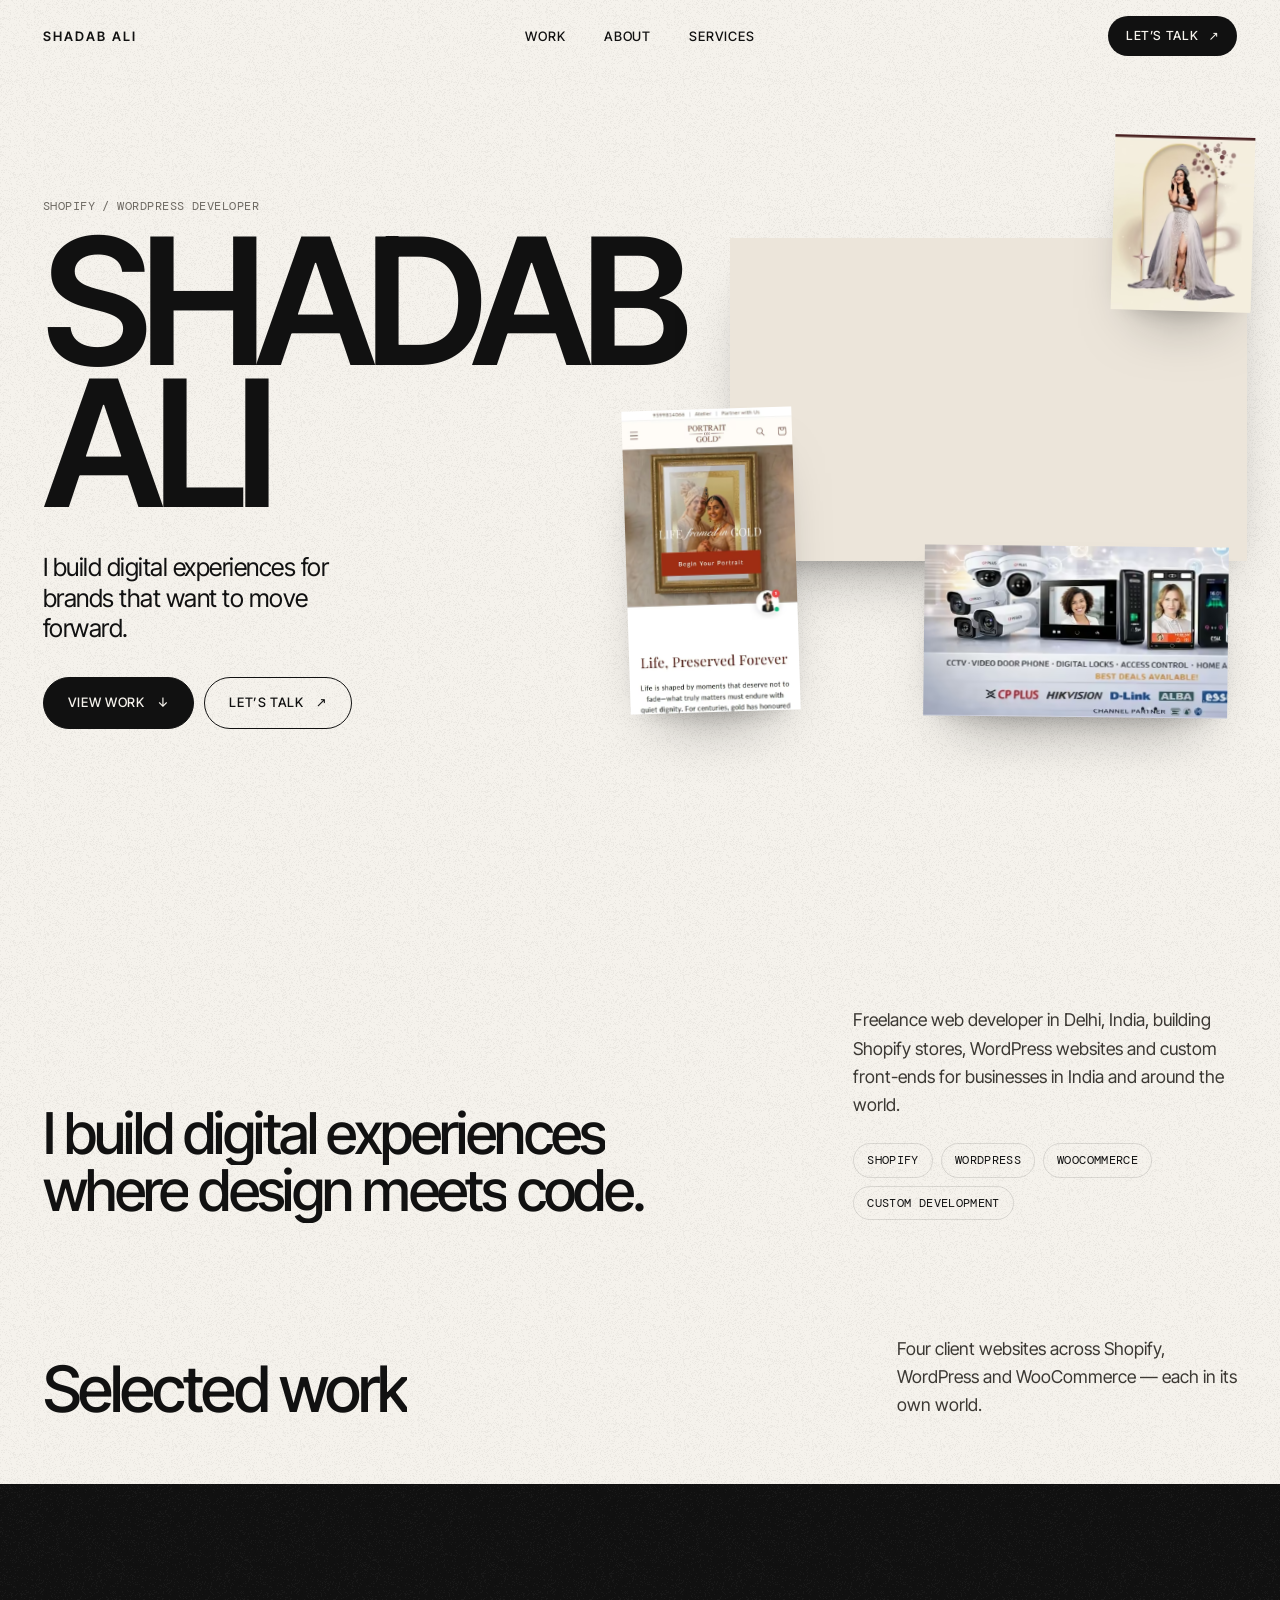
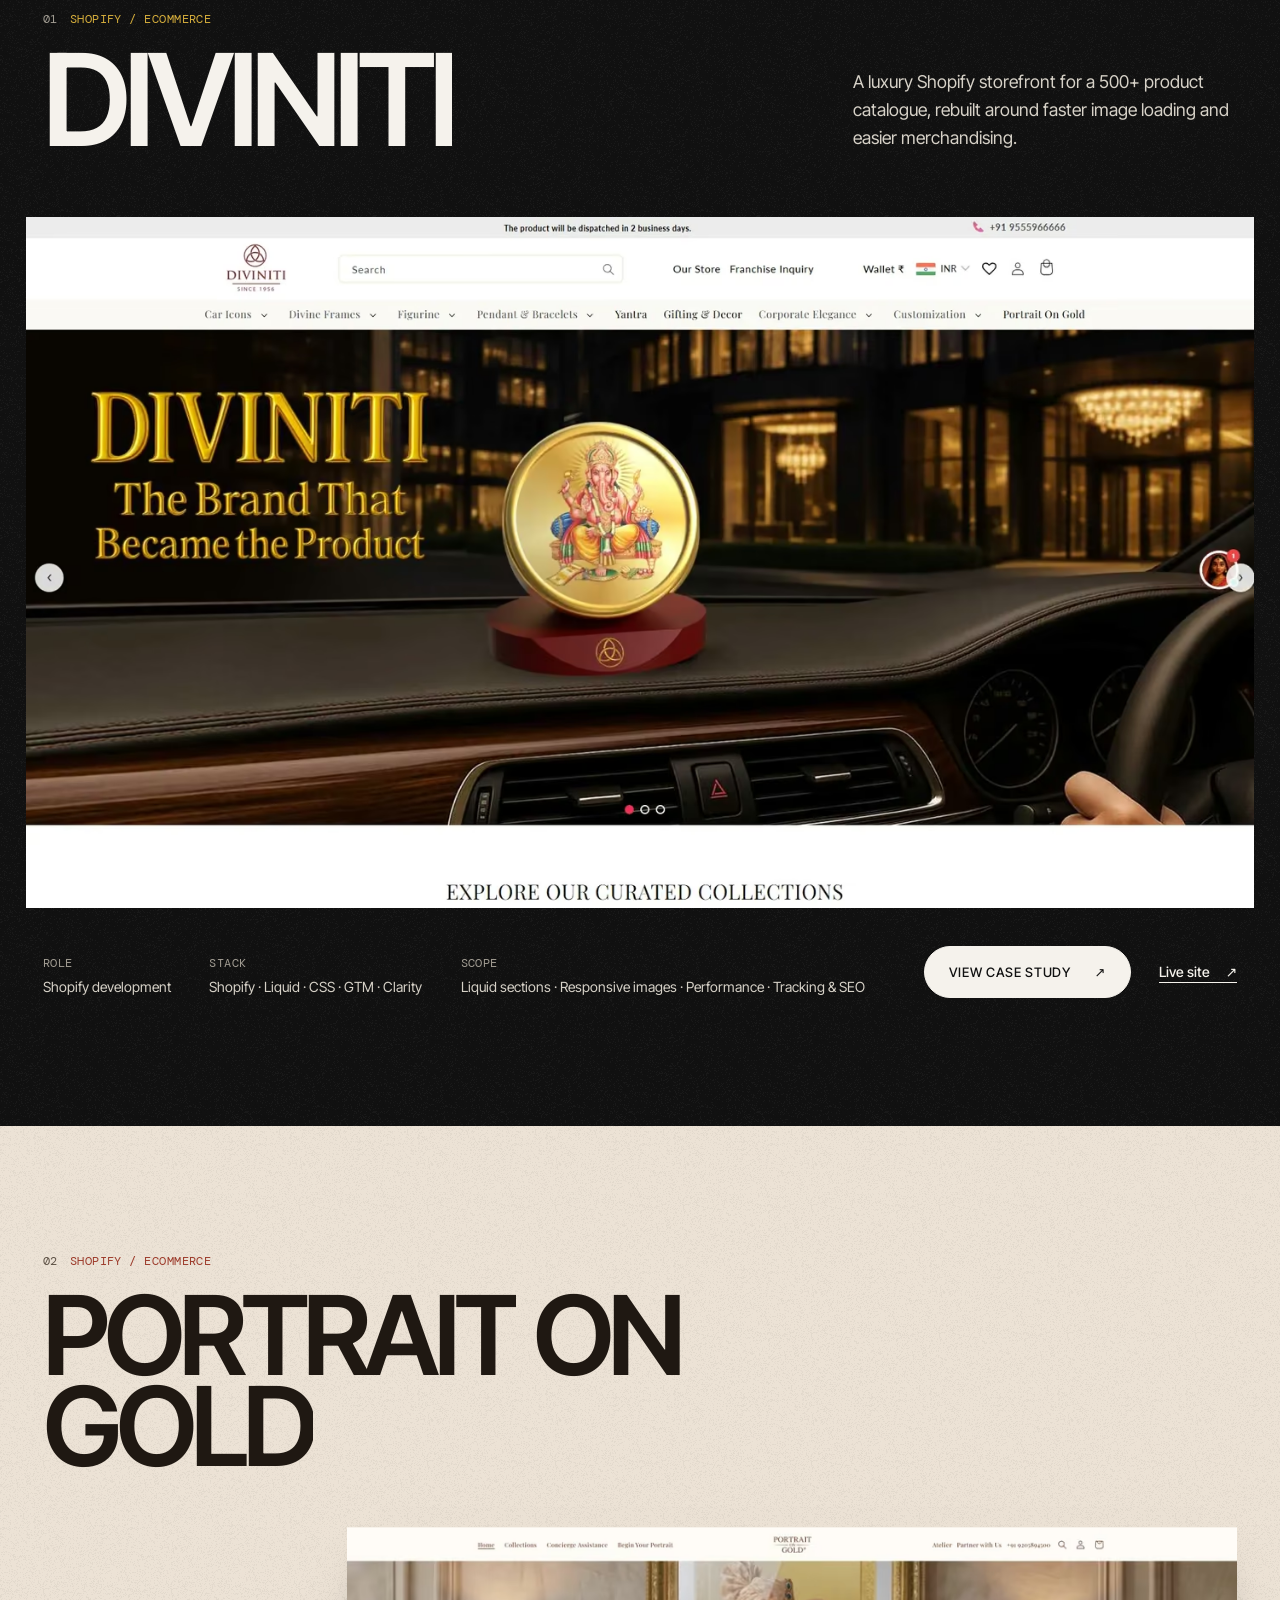
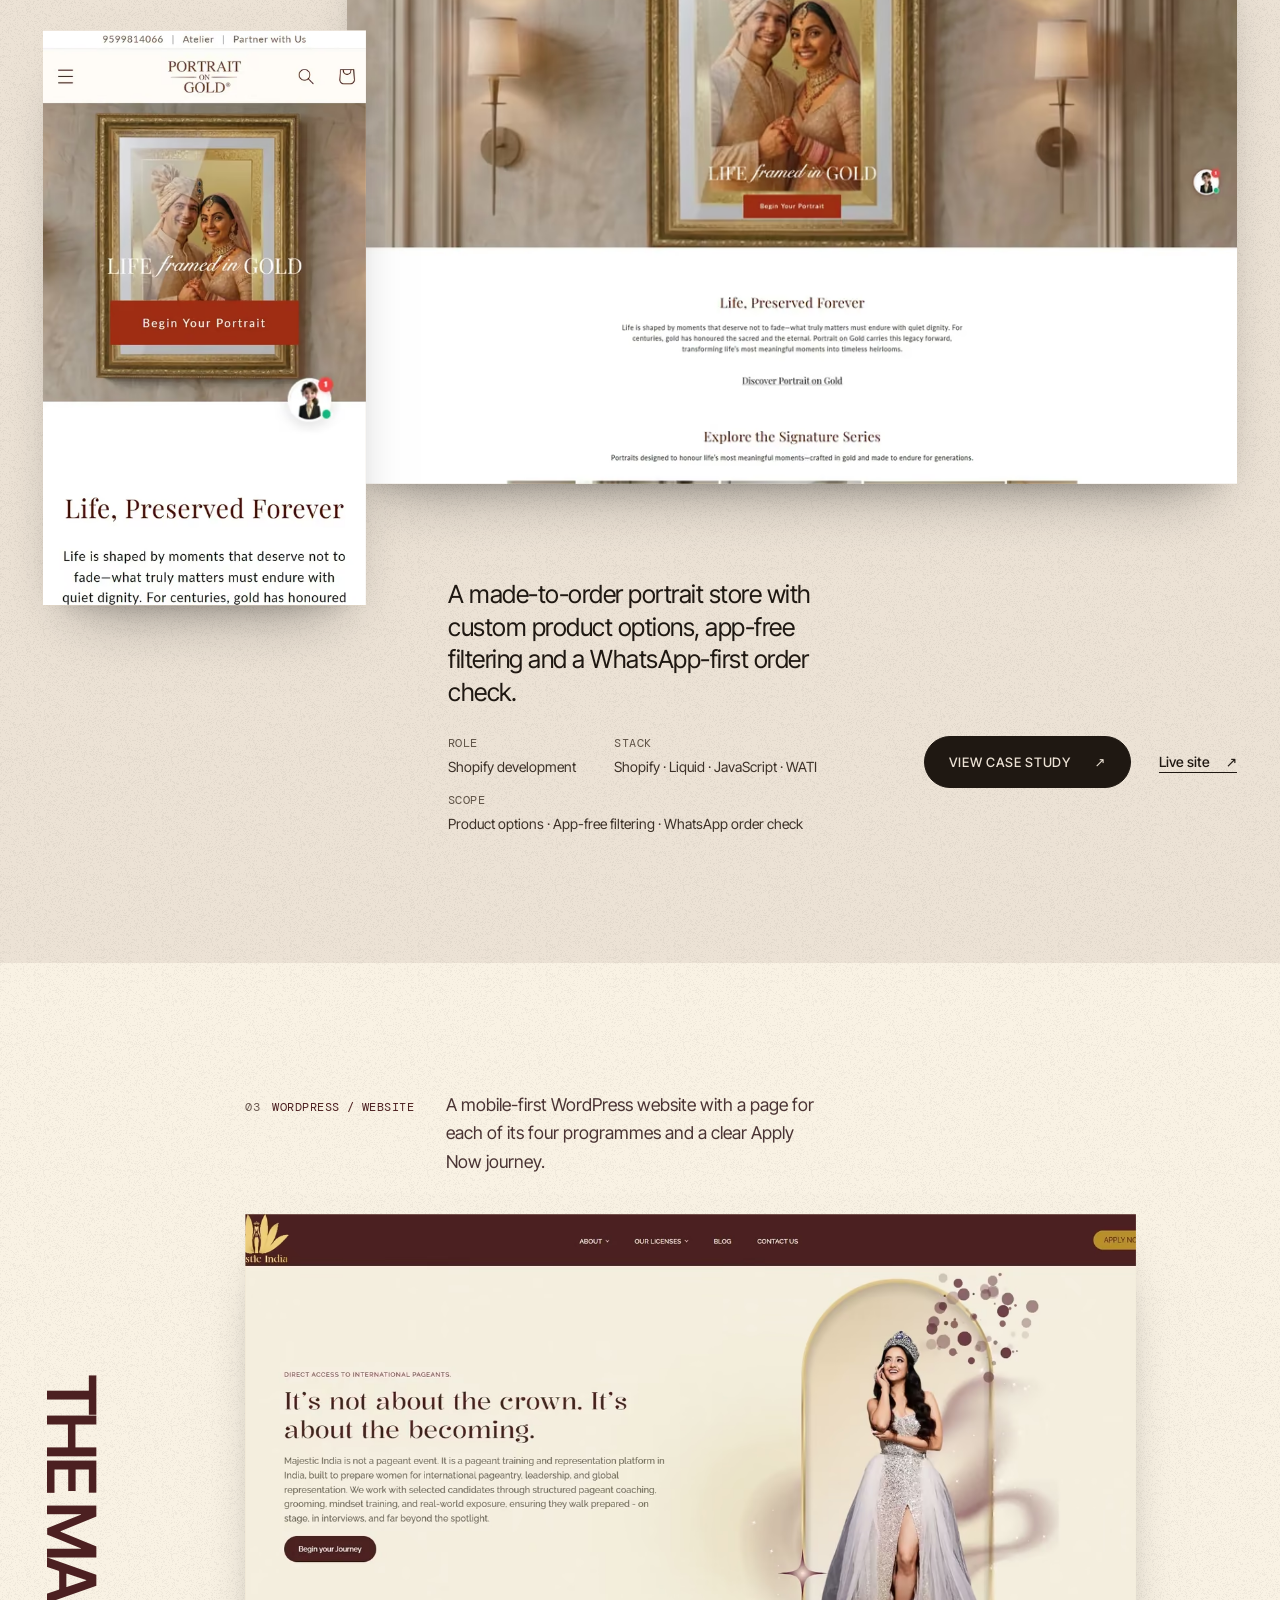
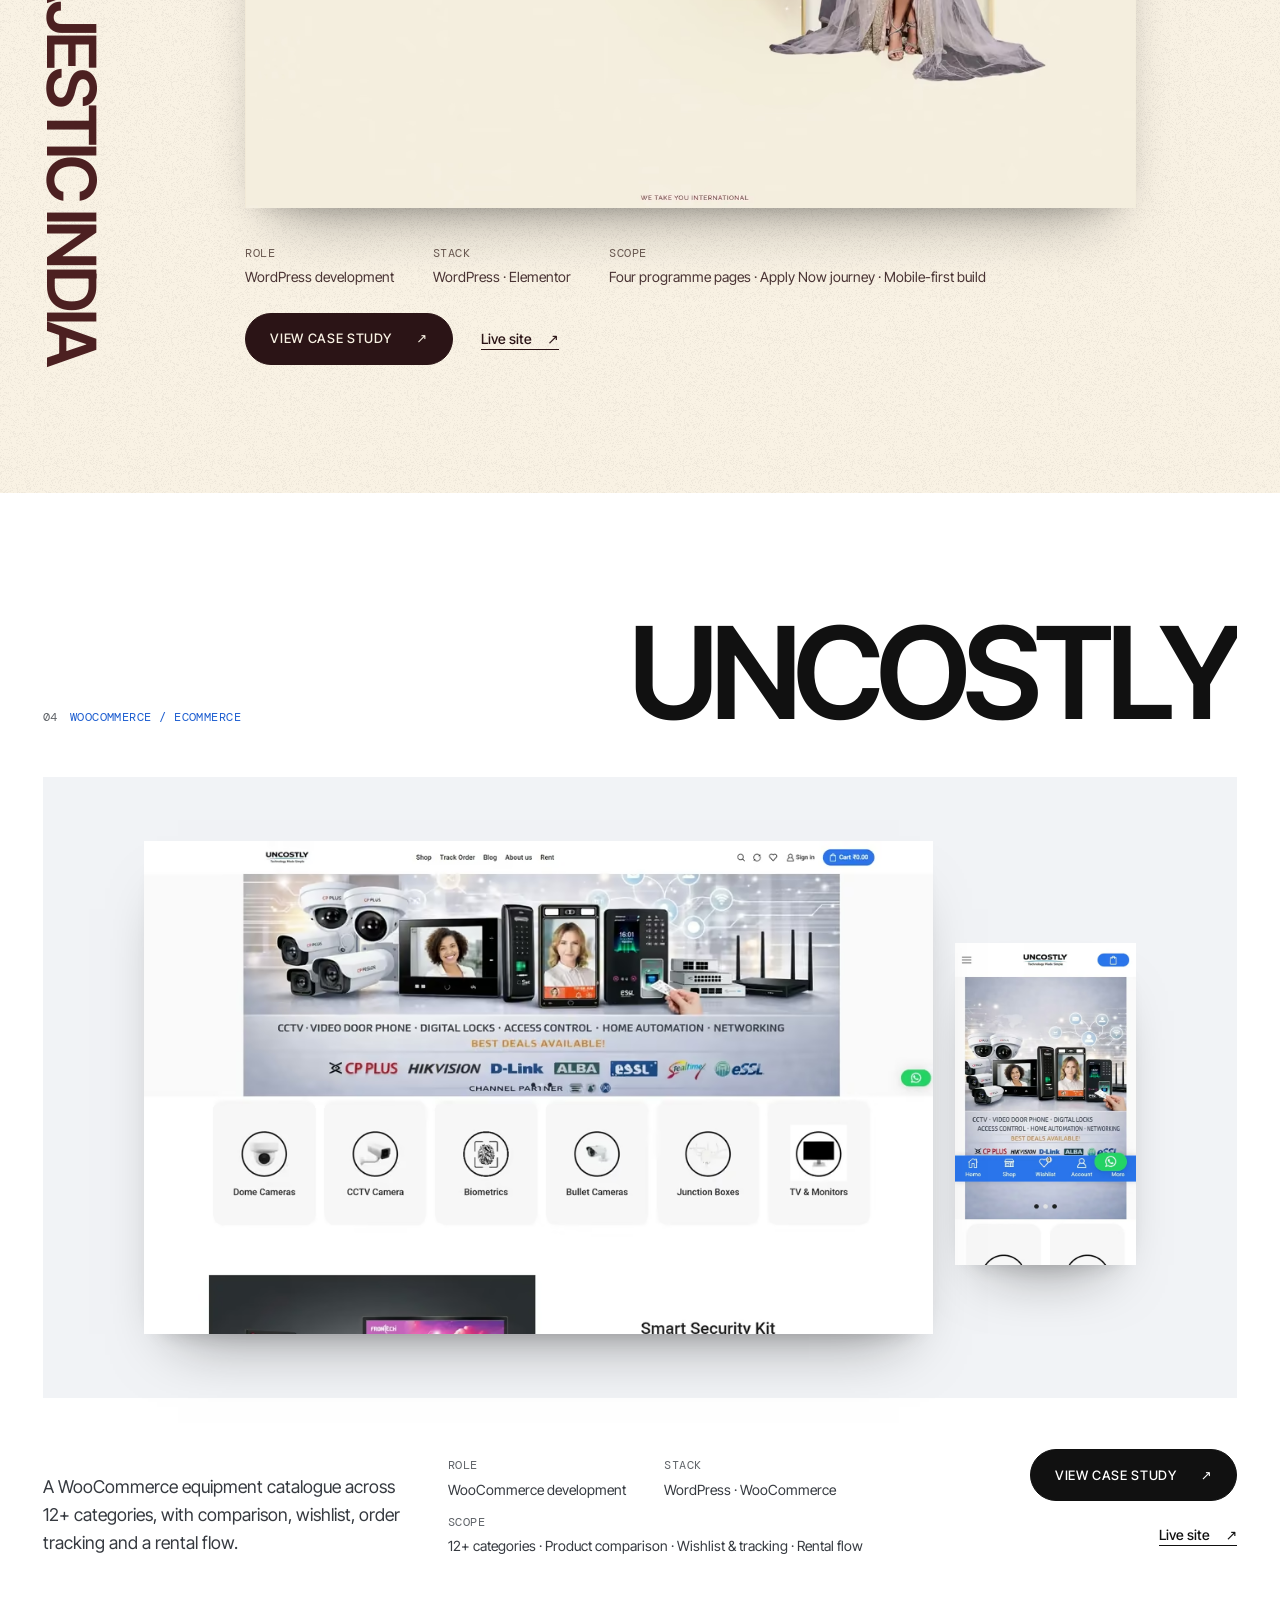
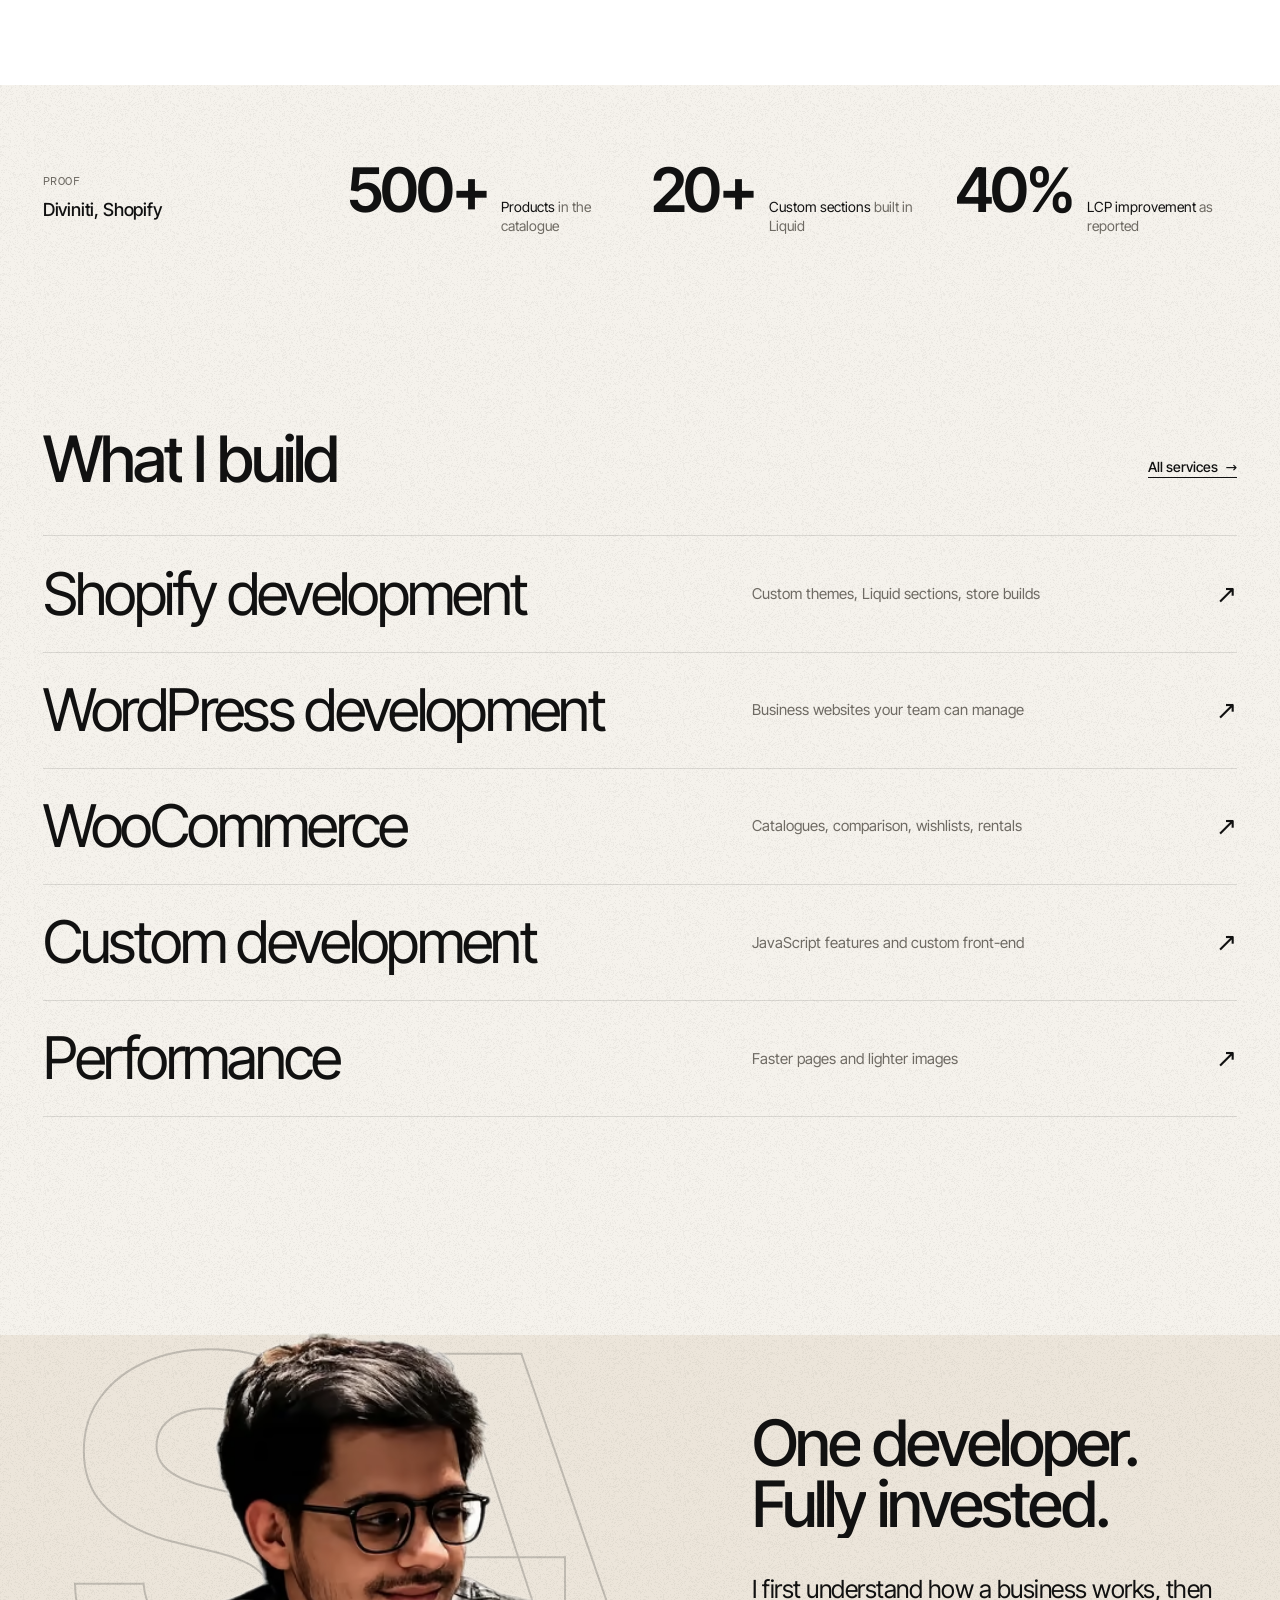
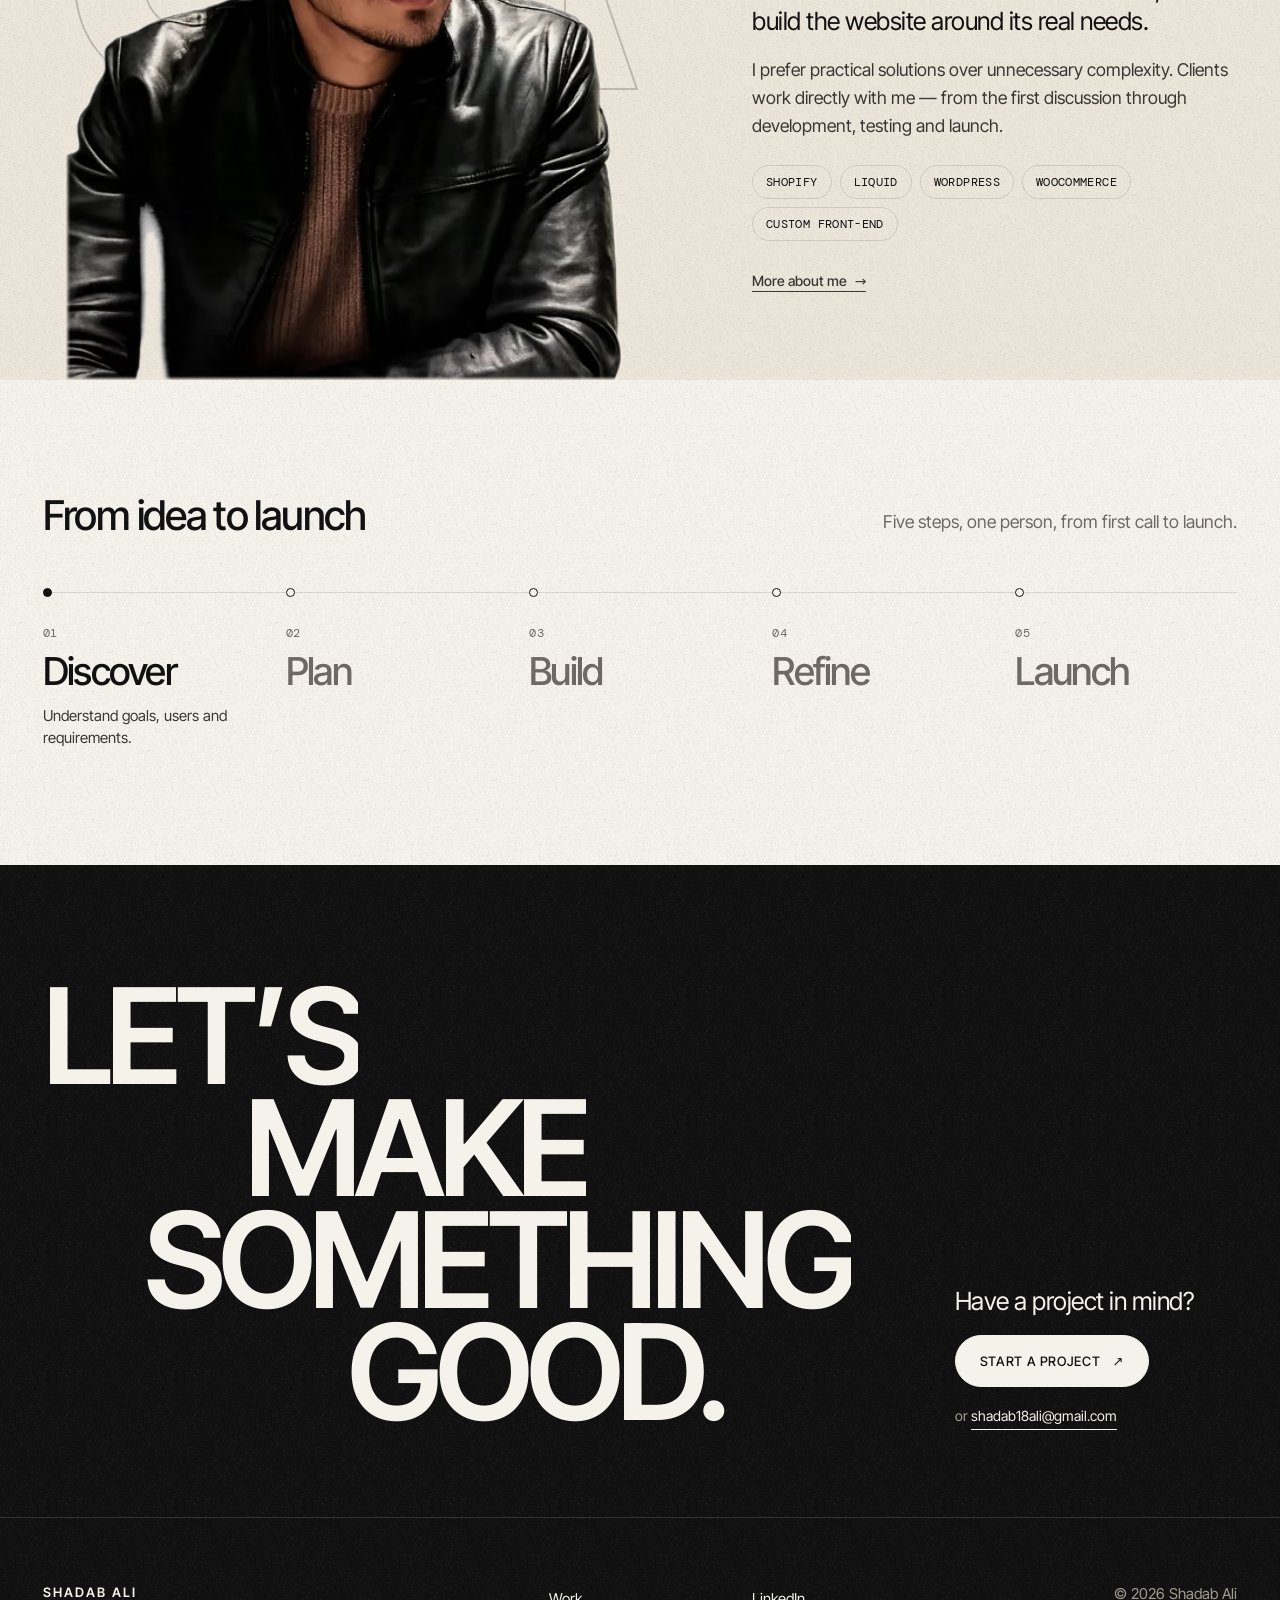
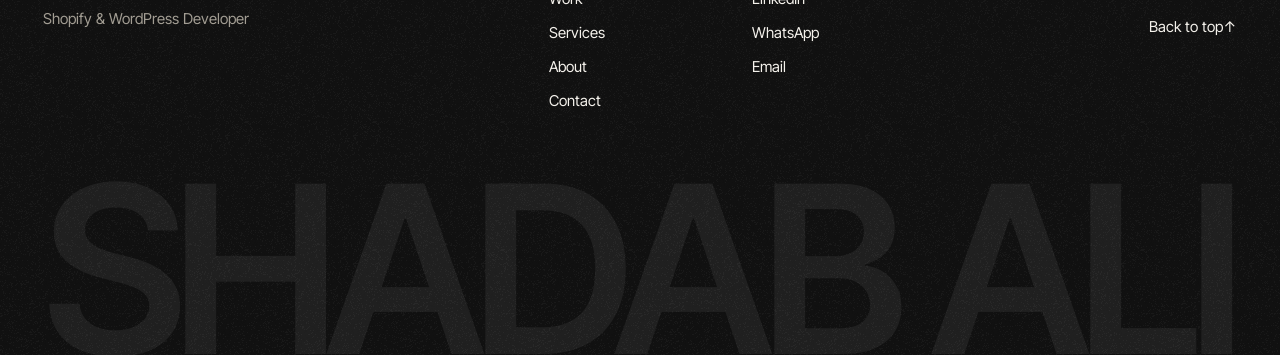
==== commit 016d9119: "Redesign as a creative developer portfolio with project worlds - Hero: SHADAB ALI with a layered col" ====
--- a/index.html
+++ b/index.html
@@ -3,25 +3,25 @@
 <head>
   <meta charset="utf-8">
   <meta name="viewport" content="width=device-width, initial-scale=1">
-  <meta name="theme-color" content="#f4f1ea">
-  <title>Shadab Ali — Freelance Shopify &amp; WordPress Developer</title>
-  <meta name="description" content="Shadab Ali is a freelance Shopify and WordPress developer specialising in ecommerce websites, custom development and performance-focused digital experiences.">
+  <meta name="theme-color" content="#f5f2ec">
+  <title>Shadab Ali — Shopify &amp; WordPress Developer</title>
+  <meta name="description" content="Shadab Ali is a freelance Shopify and WordPress developer creating high-performance ecommerce websites and digital experiences for brands.">
   <link rel="canonical" href="https://website-swart-nu-54.vercel.app/">
   <link rel="icon" href="assets/favicon.svg" type="image/svg+xml">
   <link rel="apple-touch-icon" href="assets/apple-touch-icon.png">
   <meta property="og:type" content="website">
   <meta property="og:site_name" content="Shadab Ali">
   <meta property="og:locale" content="en_GB">
-  <meta property="og:title" content="Shadab Ali — Freelance Shopify &amp; WordPress Developer">
-  <meta property="og:description" content="Shadab Ali is a freelance Shopify and WordPress developer specialising in ecommerce websites, custom development and performance-focused digital experiences.">
+  <meta property="og:title" content="Shadab Ali — Shopify &amp; WordPress Developer">
+  <meta property="og:description" content="Shadab Ali is a freelance Shopify and WordPress developer creating high-performance ecommerce websites and digital experiences for brands.">
   <meta property="og:url" content="https://website-swart-nu-54.vercel.app/">
   <meta property="og:image" content="https://website-swart-nu-54.vercel.app/assets/og-image.jpg">
   <meta property="og:image:width" content="1200">
   <meta property="og:image:height" content="630">
-  <meta property="og:image:alt" content="Shadab Ali — Shopify &amp; WordPress developer">
+  <meta property="og:image:alt" content="Shadab Ali — Shopify &amp; WordPress developer, with project work">
   <meta name="twitter:card" content="summary_large_image">
-  <meta name="twitter:title" content="Shadab Ali — Freelance Shopify &amp; WordPress Developer">
-  <meta name="twitter:description" content="Shadab Ali is a freelance Shopify and WordPress developer specialising in ecommerce websites, custom development and performance-focused digital experiences.">
+  <meta name="twitter:title" content="Shadab Ali — Shopify &amp; WordPress Developer">
+  <meta name="twitter:description" content="Shadab Ali is a freelance Shopify and WordPress developer creating high-performance ecommerce websites and digital experiences for brands.">
   <meta name="twitter:image" content="https://website-swart-nu-54.vercel.app/assets/og-image.jpg">
   <link rel="preload" href="assets/fonts/inter-tight-latin.woff2" as="font" type="font/woff2" crossorigin>
   <link rel="stylesheet" href="site.css">
@@ -34,199 +34,138 @@
   <header class="site-header" id="top" data-header>
     <div class="wrap header-inner">
       <a class="brand" href="index.html" aria-label="Shadab Ali, home">Shadab Ali</a>
-      <button class="menu-toggle" type="button" aria-expanded="false" aria-controls="site-nav" data-menu-toggle>Menu</button>
       <nav class="nav" id="site-nav" aria-label="Main">
-        <ul class="nav-list"><li><a href="work.html">Work</a></li><li><a href="services.html">Services</a></li><li><a href="about.html">About</a></li><li><a href="contact.html">Contact</a></li></ul>
+        <ul class="nav-list"><li><a href="work.html">Work</a></li><li><a href="about.html">About</a></li><li><a href="services.html">Services</a></li><li class=nav-contact><a href="contact.html">Contact</a></li></ul>
         <a class="nav-cta" href="contact.html">Let’s talk <span class="arrow arrow--up" aria-hidden="true">↗</span></a>
         <p class="nav-extra"><a href="mailto:shadab18ali@gmail.com">shadab18ali@gmail.com</a><a href="https://wa.me/919931394885" target="_blank" rel="noopener noreferrer">WhatsApp +91 99313 94885</a></p>
       </nav>
+      <button class="menu-toggle" type="button" aria-expanded="false" aria-controls="site-nav" data-menu-toggle>Menu</button>
     </div>
   </header>
-  <div class="index-rail" aria-hidden="true" data-index-rail><span class="index-rail-text"></span></div>
 
   <main id="main">
     <section class="hero" aria-labelledby="hero-title">
       <div class="wrap hero-grid">
-        <h1 class="hero-title" id="hero-title">
-          <span class="hero-role"><span class="hero-mask"><span>Shopify &amp; WordPress</span></span> <span class="hero-mask"><span>Developer<span class="visually-hidden">,</span></span></span> </span>
-          <span class="hero-name hero-name-1"><span class="hero-mask"><span>Shadab</span></span> </span>
-          <span class="hero-name hero-name-2"><span class="hero-mask"><span>Ali</span></span></span>
-        </h1>
-        <dl class="hero-meta">
-          <div><dt class="meta muted">Based in</dt><dd class="meta">Delhi / India</dd></div>
-          <div><dt class="meta muted">Platforms</dt><dd class="meta">Shopify · WordPress · WooCommerce</dd></div>
-          <div><dt class="meta muted">Portfolio</dt><dd class="meta"><span data-year>2026</span></dd></div>
-        </dl>
-        <a class="hero-preview" href="case-diviniti.html" data-open-project data-cursor="view" aria-label="Featured project: Diviniti">
-          <span class="media"><picture><source media="(max-width: 1023px)" srcset="[data-uri]"><source type="image/avif" srcset="assets/work/diviniti-poster-640.avif 640w, assets/work/diviniti-poster-1230.avif 1230w" sizes="(max-width: 1023px) 1px, 24vw"><img src="assets/work/diviniti-poster-1230.webp" srcset="assets/work/diviniti-poster-640.webp 640w, assets/work/diviniti-poster-1230.webp 1230w" sizes="(max-width: 1023px) 1px, 24vw" alt="" width="1230" height="724" loading="eager" decoding="async"></picture></span>
-          <span class="hero-preview-cap meta"><span>01 — Diviniti</span><span class="muted">Shopify</span></span>
-        </a>
-        <div class="hero-intro">
-          <p class="hero-lede">I build high-performance digital experiences for ambitious brands.</p>
-          <div class="hero-actions"><a class="button" href="#work">View selected work <span class="arrow arrow--down" aria-hidden="true">↓</span></a><a class="button button--ghost" href="contact.html">Start a project <span class="arrow arrow--up" aria-hidden="true">↗</span></a></div>
+        <p class="label hero-kicker">Shopify / WordPress Developer</p>
+        <h1 class="hero-title" id="hero-title"><span class="hero-line"><span>Shadab</span></span> <span class="hero-line"><span>Ali</span></span></h1>
+        <p class="hero-lede">I build digital experiences for brands that want to move forward.</p>
+        <div class="hero-actions"><a class="button" href="#work">View work <span class="arrow arrow--down" aria-hidden="true">↓</span></a><a class="button button--ghost" href="contact.html">Let’s talk <span class="arrow arrow--up" aria-hidden="true">↗</span></a></div>
+        <div class="collage" data-collage aria-hidden="true">
+          <a class="piece piece--majestic" href="case-majestic-india.html" data-open-project data-cursor="view" tabindex="-1" aria-hidden="true" style="--d:4"><span class="piece-media"><picture><source media="(max-width: 767px)" srcset="[data-uri]"><source type="image/avif" srcset="assets/work/majestic-tile-360.avif 360w, assets/work/majestic-tile-720.avif 720w" sizes="(max-width: 767px) 1px, 14vw"><img src="assets/work/majestic-tile-720.webp" srcset="assets/work/majestic-tile-360.webp 360w, assets/work/majestic-tile-720.webp 720w" sizes="(max-width: 767px) 1px, 14vw" alt="" width="720" height="900" loading="eager" decoding="async"></picture></span><span class="piece-cap label">The Majestic India</span></a>
+          <a class="piece piece--diviniti" href="case-diviniti.html" data-open-project data-cursor="view" tabindex="-1" aria-hidden="true" style="--d:7"><span class="piece-media"><picture><source media="(max-width: 767px)" type="image/avif" srcset="assets/work/diviniti-poster-640.avif 640w, assets/work/diviniti-poster-1230.avif 1230w" sizes="calc(100vw - 32px)" width="1230" height="724"><source media="(max-width: 767px)" type="image/webp" srcset="assets/work/diviniti-poster-640.webp 640w, assets/work/diviniti-poster-1230.webp 1230w" sizes="calc(100vw - 32px)" width="1230" height="724"><source type="image/avif" srcset="assets/work/diviniti-exhibit-960.avif 960w, assets/work/diviniti-exhibit-1440.avif 1440w, assets/work/diviniti-exhibit-1897.avif 1897w" sizes="(max-width: 1023px) 70vw, 40vw"><img src="assets/work/diviniti-exhibit-1897.webp" srcset="assets/work/diviniti-exhibit-960.webp 960w, assets/work/diviniti-exhibit-1440.webp 1440w, assets/work/diviniti-exhibit-1897.webp 1897w" sizes="(max-width: 1023px) 70vw, 40vw" alt="" width="1897" height="1186" loading="eager" decoding="async" fetchpriority="high"></picture></span><span class="piece-cap label">Diviniti</span></a>
+          <a class="piece piece--pog" href="case-portrait-on-gold.html" data-open-project data-cursor="view" tabindex="-1" aria-hidden="true" style="--d:11"><span class="piece-media"><picture><source media="(max-width: 767px)" srcset="[data-uri]"><source type="image/avif" srcset="assets/work/pog-phone-480.avif 480w, assets/work/pog-phone-800.avif 800w" sizes="(max-width: 767px) 1px, 15vw"><img src="assets/work/pog-phone-800.webp" srcset="assets/work/pog-phone-480.webp 480w, assets/work/pog-phone-800.webp 800w" sizes="(max-width: 767px) 1px, 15vw" alt="" width="800" height="1422" loading="eager" decoding="async"></picture></span><span class="piece-cap label">Portrait on Gold</span></a>
+          <a class="piece piece--uncostly" href="case-uncostly.html" data-open-project data-cursor="view" tabindex="-1" aria-hidden="true" style="--d:9"><span class="piece-media"><picture><source media="(max-width: 767px)" srcset="[data-uri]"><source type="image/avif" srcset="assets/work/uncostly-banner-480.avif 480w, assets/work/uncostly-banner-950.avif 950w" sizes="(max-width: 767px) 1px, 22vw"><img src="assets/work/uncostly-banner-950.webp" srcset="assets/work/uncostly-banner-480.webp 480w, assets/work/uncostly-banner-950.webp 950w" sizes="(max-width: 767px) 1px, 22vw" alt="" width="950" height="534" loading="eager" decoding="async"></picture></span><span class="piece-cap label">Uncostly</span></a>
         </div>
       </div>
     </section>
 
-    <section class="section intro" id="intro" data-index="01 / Intro" aria-labelledby="intro-title">
+    <section class="intro" aria-labelledby="intro-title">
       <div class="wrap intro-grid">
-        <p class="eyebrow"><span class="eyebrow-num">01</span><span class="eyebrow-sep" aria-hidden="true"> / </span>Intro</p>
-        <h2 class="statement" id="intro-title"><span class="line split" data-reveal>I build digital experiences</span> <span class="line line--indent split" data-reveal>where design meets code.</span></h2>
-        <ul class="intro-list" data-reveal><li>Shopify.</li><li>WordPress.</li><li>Ecommerce.</li><li>Custom development.</li></ul>
-        <p class="intro-note" data-reveal>I’m Shadab Ali, a freelance web developer in Delhi, India — building ecommerce stores and websites for businesses in India and around the world.</p>
+        <h2 class="intro-title split" id="intro-title" data-reveal>I build digital experiences where design meets code.</h2>
+        <div class="intro-body" data-reveal>
+          <p>Freelance web developer in Delhi, India, building Shopify stores, WordPress websites and custom front-ends for businesses in India and around the world.</p>
+          <ul class="platforms"><li>Shopify</li><li>WordPress</li><li>WooCommerce</li><li>Custom development</li></ul>
+        </div>
       </div>
     </section>
 
-    <section class="work" id="work" data-index="02 / Selected work" aria-labelledby="work-title">
+    <section class="work" id="work" aria-labelledby="work-title">
       <div class="wrap work-head">
-        <p class="eyebrow"><span class="eyebrow-num">02</span><span class="eyebrow-sep" aria-hidden="true"> / </span>Selected work</p>
-        <h2 class="display-2 split" id="work-title" data-reveal>Selected work</h2>
-        <p class="work-lede" data-reveal>Four client websites across Shopify, WordPress and WooCommerce. Open a project for the challenge, the build and the live site.</p>
-        <p class="work-count meta muted" aria-hidden="true">(04)</p>
+        <h2 class="h2 split" id="work-title" data-reveal>Selected work</h2>
+        <p class="work-lede" data-reveal>Four client websites across Shopify, WordPress and WooCommerce — each in its own world.</p>
       </div>
-      <article class="exhibit theme-dark exhibit--wide exhibit--l" id="project-diviniti" aria-labelledby="p-diviniti">
-        <div class="wrap">
-          <header class="exhibit-head">
-            <p class="exhibit-num meta"><span class="exhibit-num-n">01</span> / 04</p>
-            <h3 class="exhibit-title split" id="p-diviniti" data-reveal>Diviniti</h3>
-            <p class="exhibit-tags meta">Shopify / Ecommerce</p>
-          </header>
-          <div class="exhibit-stage"><a class="exhibit-media" href="case-diviniti.html" data-open-project data-cursor="view" tabindex="-1" aria-hidden="true"><span class="media" data-reveal="clip"><picture><source media="(max-width: 767px)" type="image/avif" srcset="assets/work/diviniti-phone-480.avif 480w, assets/work/diviniti-phone-800.avif 800w" sizes="calc(100vw - 32px)" width="800" height="1422"><source media="(max-width: 767px)" type="image/webp" srcset="assets/work/diviniti-phone-480.webp 480w, assets/work/diviniti-phone-800.webp 800w" sizes="calc(100vw - 32px)" width="800" height="1422"><source type="image/avif" srcset="assets/work/diviniti-exhibit-960.avif 960w, assets/work/diviniti-exhibit-1440.avif 1440w, assets/work/diviniti-exhibit-1897.avif 1897w" sizes="(max-width: 767px) calc(100vw - 32px), 94vw"><img src="assets/work/diviniti-exhibit-1897.webp" srcset="assets/work/diviniti-exhibit-960.webp 960w, assets/work/diviniti-exhibit-1440.webp 1440w, assets/work/diviniti-exhibit-1897.webp 1897w" sizes="(max-width: 767px) calc(100vw - 32px), 94vw" alt="Diviniti Shopify storefront homepage" width="1897" height="1186" loading="lazy" decoding="async"></picture></span></a></div>
-          <div class="exhibit-info">
-            <dl class="exhibit-meta">
-              <div><dt class="meta muted">Role</dt><dd>Shopify development</dd></div>
-              <div><dt class="meta muted">Stack</dt><dd>Shopify · Liquid · CSS · Google Tag Manager · Microsoft Clarity</dd></div>
-              <div class="exhibit-scope"><dt class="meta muted">Scope</dt><dd><ul><li>Custom Liquid sections</li><li>Responsive images</li><li>Performance</li><li>Tracking and on-page SEO</li></ul></dd></div>
-            </dl>
-            <p class="exhibit-links"><a class="link" href="case-diviniti.html" data-open-project data-case-link>View case study<span class="visually-hidden">: Diviniti</span> <span class="arrow" aria-hidden="true">→</span></a><a class="link" href="https://www.diviniti.com" target="_blank" rel="noopener noreferrer">View live project<span class="visually-hidden">: Diviniti</span> <span class="arrow arrow--up" aria-hidden="true">↗</span><span class="visually-hidden"> (opens in a new tab)</span></a></p>
+      <article class="world world--diviniti" id="project-diviniti" aria-labelledby="p-diviniti">
+          <div class="wrap world-head"><p class="label world-cat"><span class="world-num">01</span> Shopify / Ecommerce</p><h3 class="world-title split" id="p-diviniti" data-reveal>Diviniti</h3><p class="world-desc">A luxury Shopify storefront for a 500+ product catalogue, rebuilt around faster image loading and easier merchandising.</p></div>
+          <div class="world-stage"><a class="world-media" href="case-diviniti.html" data-open-project data-cursor="view" tabindex="-1" aria-hidden="true"><span class="media" data-reveal="clip"><span class="zoom"><picture><source media="(max-width: 767px)" type="image/avif" srcset="assets/work/diviniti-phone-480.avif 480w, assets/work/diviniti-phone-800.avif 800w" sizes="calc(100vw - 32px)" width="800" height="1422"><source media="(max-width: 767px)" type="image/webp" srcset="assets/work/diviniti-phone-480.webp 480w, assets/work/diviniti-phone-800.webp 800w" sizes="calc(100vw - 32px)" width="800" height="1422"><source type="image/avif" srcset="assets/work/diviniti-exhibit-960.avif 960w, assets/work/diviniti-exhibit-1440.avif 1440w, assets/work/diviniti-exhibit-1897.avif 1897w" sizes="(max-width: 767px) calc(100vw - 32px), 96vw"><img src="assets/work/diviniti-exhibit-1897.webp" srcset="assets/work/diviniti-exhibit-960.webp 960w, assets/work/diviniti-exhibit-1440.webp 1440w, assets/work/diviniti-exhibit-1897.webp 1897w" sizes="(max-width: 767px) calc(100vw - 32px), 96vw" alt="Diviniti Shopify storefront homepage" width="1897" height="1186" loading="lazy" decoding="async"></picture></span></span></a></div>
+          <div class="wrap world-foot"><dl class="world-meta"><div><dt class="label">Role</dt><dd>Shopify development</dd></div><div><dt class="label">Stack</dt><dd>Shopify · Liquid · CSS · GTM · Clarity</dd></div><div><dt class="label">Scope</dt><dd>Liquid sections · Responsive images · Performance · Tracking & SEO</dd></div></dl><p class="world-links"><a class="button" href="case-diviniti.html" data-open-project data-case-link>View case study<span class="visually-hidden">: Diviniti</span> <span class="arrow arrow--up" aria-hidden="true">↗</span></a><a class="link" href="https://www.diviniti.com" target="_blank" rel="noopener noreferrer">Live site<span class="visually-hidden">: Diviniti</span> <span class="arrow arrow--up" aria-hidden="true">↗</span><span class="visually-hidden"> (opens in a new tab)</span></a></p></div>
+      </article>
+      <article class="world world--pog" id="project-portrait-on-gold" aria-labelledby="p-portrait-on-gold">
+          <div class="wrap world-grid">
+            <div class="world-head"><p class="label world-cat"><span class="world-num">02</span> Shopify / Ecommerce</p><h3 class="world-title split" id="p-portrait-on-gold" data-reveal>Portrait on Gold</h3></div>
+            <a class="world-media" href="case-portrait-on-gold.html" data-open-project data-cursor="view" tabindex="-1" aria-hidden="true"><span class="media" data-reveal="clip"><picture><source media="(max-width: 767px)" type="image/avif" srcset="assets/work/pog-phone-480.avif 480w, assets/work/pog-phone-800.avif 800w" sizes="calc(100vw - 32px)" width="800" height="1422"><source media="(max-width: 767px)" type="image/webp" srcset="assets/work/pog-phone-480.webp 480w, assets/work/pog-phone-800.webp 800w" sizes="calc(100vw - 32px)" width="800" height="1422"><source type="image/avif" srcset="assets/work/pog-exhibit-960.avif 960w, assets/work/pog-exhibit-1440.avif 1440w, assets/work/pog-exhibit-1911.avif 1911w" sizes="(max-width: 767px) calc(100vw - 32px), 70vw"><img src="assets/work/pog-exhibit-1911.webp" srcset="assets/work/pog-exhibit-960.webp 960w, assets/work/pog-exhibit-1440.webp 1440w, assets/work/pog-exhibit-1911.webp 1911w" sizes="(max-width: 767px) calc(100vw - 32px), 70vw" alt="Portrait on Gold Shopify storefront homepage" width="1911" height="1194" loading="lazy" decoding="async"></picture></span></a>
+            <a class="world-phone" href="case-portrait-on-gold.html" data-open-project data-cursor="view" tabindex="-1" aria-hidden="true"><span class="media" data-reveal="clip"><picture><source media="(max-width: 767px)" srcset="[data-uri]"><source type="image/avif" srcset="assets/work/pog-phone-480.avif 480w, assets/work/pog-phone-800.avif 800w" sizes="(max-width: 767px) 1px, 22vw"><img src="assets/work/pog-phone-800.webp" srcset="assets/work/pog-phone-480.webp 480w, assets/work/pog-phone-800.webp 800w" sizes="(max-width: 767px) 1px, 22vw" alt="Portrait on Gold on mobile" width="800" height="1422" loading="lazy" decoding="async"></picture></span></a>
+            <div class="world-foot"><p class="world-desc">A made-to-order portrait store with custom product options, app-free filtering and a WhatsApp-first order check.</p><dl class="world-meta"><div><dt class="label">Role</dt><dd>Shopify development</dd></div><div><dt class="label">Stack</dt><dd>Shopify · Liquid · JavaScript · WATI</dd></div><div><dt class="label">Scope</dt><dd>Product options · App-free filtering · WhatsApp order check</dd></div></dl><p class="world-links"><a class="button" href="case-portrait-on-gold.html" data-open-project data-case-link>View case study<span class="visually-hidden">: Portrait on Gold</span> <span class="arrow arrow--up" aria-hidden="true">↗</span></a><a class="link" href="https://www.portraitongold.com" target="_blank" rel="noopener noreferrer">Live site<span class="visually-hidden">: Portrait on Gold</span> <span class="arrow arrow--up" aria-hidden="true">↗</span><span class="visually-hidden"> (opens in a new tab)</span></a></p></div>
           </div>
-        </div>
       </article>
-      <article class="exhibit theme-warm exhibit--pair exhibit--r" id="project-portrait-on-gold" aria-labelledby="p-portrait-on-gold">
-        <div class="wrap">
-          <header class="exhibit-head">
-            <p class="exhibit-num meta"><span class="exhibit-num-n">02</span> / 04</p>
-            <h3 class="exhibit-title split" id="p-portrait-on-gold" data-reveal>Portrait on Gold</h3>
-            <p class="exhibit-tags meta">Shopify / Ecommerce</p>
-          </header>
-          <div class="exhibit-stage"><a class="exhibit-media" href="case-portrait-on-gold.html" data-open-project data-cursor="view" tabindex="-1" aria-hidden="true"><span class="media" data-reveal="clip"><picture><source media="(max-width: 767px)" type="image/avif" srcset="assets/work/pog-phone-480.avif 480w, assets/work/pog-phone-800.avif 800w" sizes="calc(100vw - 32px)" width="800" height="1422"><source media="(max-width: 767px)" type="image/webp" srcset="assets/work/pog-phone-480.webp 480w, assets/work/pog-phone-800.webp 800w" sizes="calc(100vw - 32px)" width="800" height="1422"><source type="image/avif" srcset="assets/work/pog-exhibit-960.avif 960w, assets/work/pog-exhibit-1440.avif 1440w, assets/work/pog-exhibit-1911.avif 1911w" sizes="(max-width: 767px) calc(100vw - 32px), (max-width: 1023px) 94vw, 72vw"><img src="assets/work/pog-exhibit-1911.webp" srcset="assets/work/pog-exhibit-960.webp 960w, assets/work/pog-exhibit-1440.webp 1440w, assets/work/pog-exhibit-1911.webp 1911w" sizes="(max-width: 767px) calc(100vw - 32px), (max-width: 1023px) 94vw, 72vw" alt="Portrait on Gold Shopify storefront homepage" width="1911" height="1194" loading="lazy" decoding="async"></picture></span></a><a class="exhibit-phone" href="case-portrait-on-gold.html" data-open-project data-cursor="view" tabindex="-1" aria-hidden="true"><span class="media" data-reveal="clip"><picture><source type="image/avif" srcset="assets/work/pog-phone-480.avif 480w, assets/work/pog-phone-800.avif 800w" sizes="(max-width: 1023px) 0px, 20vw"><img src="assets/work/pog-phone-800.webp" srcset="assets/work/pog-phone-480.webp 480w, assets/work/pog-phone-800.webp 800w" sizes="(max-width: 1023px) 0px, 20vw" alt="Portrait on Gold on mobile" width="800" height="1422" loading="lazy" decoding="async"></picture></span></a></div>
-          <div class="exhibit-info">
-            <dl class="exhibit-meta">
-              <div><dt class="meta muted">Role</dt><dd>Shopify development</dd></div>
-              <div><dt class="meta muted">Stack</dt><dd>Shopify · Liquid · JavaScript · WATI</dd></div>
-              <div class="exhibit-scope"><dt class="meta muted">Scope</dt><dd><ul><li>Custom product options</li><li>App-free collection filtering</li><li>WhatsApp order verification</li></ul></dd></div>
-            </dl>
-            <p class="exhibit-links"><a class="link" href="case-portrait-on-gold.html" data-open-project data-case-link>View case study<span class="visually-hidden">: Portrait on Gold</span> <span class="arrow" aria-hidden="true">→</span></a><a class="link" href="https://www.portraitongold.com" target="_blank" rel="noopener noreferrer">View live project<span class="visually-hidden">: Portrait on Gold</span> <span class="arrow arrow--up" aria-hidden="true">↗</span><span class="visually-hidden"> (opens in a new tab)</span></a></p>
+      <article class="world world--majestic" id="project-majestic-india" aria-labelledby="p-majestic-india">
+          <div class="wrap world-grid">
+            <h3 class="world-title split" id="p-majestic-india" data-reveal>The Majestic India</h3>
+            <div class="world-top"><p class="label world-cat"><span class="world-num">03</span> WordPress / Website</p><p class="world-desc">A mobile-first WordPress website with a page for each of its four programmes and a clear Apply Now journey.</p></div>
+            <a class="world-media" href="case-majestic-india.html" data-open-project data-cursor="view" tabindex="-1" aria-hidden="true"><span class="media" data-reveal="clip"><picture><source media="(max-width: 767px)" type="image/avif" srcset="assets/work/majestic-phone-480.avif 480w, assets/work/majestic-phone-800.avif 800w" sizes="calc(100vw - 32px)" width="800" height="1422"><source media="(max-width: 767px)" type="image/webp" srcset="assets/work/majestic-phone-480.webp 480w, assets/work/majestic-phone-800.webp 800w" sizes="calc(100vw - 32px)" width="800" height="1422"><source type="image/avif" srcset="assets/work/majestic-exhibit-960.avif 960w, assets/work/majestic-exhibit-1440.avif 1440w, assets/work/majestic-exhibit-1897.avif 1897w" sizes="(max-width: 767px) calc(100vw - 32px), 76vw"><img src="assets/work/majestic-exhibit-1897.webp" srcset="assets/work/majestic-exhibit-960.webp 960w, assets/work/majestic-exhibit-1440.webp 1440w, assets/work/majestic-exhibit-1897.webp 1897w" sizes="(max-width: 767px) calc(100vw - 32px), 76vw" alt="The Majestic India WordPress website homepage" width="1897" height="1186" loading="lazy" decoding="async"></picture></span></a>
+            <div class="world-foot"><dl class="world-meta"><div><dt class="label">Role</dt><dd>WordPress development</dd></div><div><dt class="label">Stack</dt><dd>WordPress · Elementor</dd></div><div><dt class="label">Scope</dt><dd>Four programme pages · Apply Now journey · Mobile-first build</dd></div></dl><p class="world-links"><a class="button" href="case-majestic-india.html" data-open-project data-case-link>View case study<span class="visually-hidden">: The Majestic India</span> <span class="arrow arrow--up" aria-hidden="true">↗</span></a><a class="link" href="https://themajesticindia.com" target="_blank" rel="noopener noreferrer">Live site<span class="visually-hidden">: The Majestic India</span> <span class="arrow arrow--up" aria-hidden="true">↗</span><span class="visually-hidden"> (opens in a new tab)</span></a></p></div>
           </div>
-        </div>
       </article>
-      <article class="exhibit theme-ivory exhibit--wide exhibit--l" id="project-majestic-india" aria-labelledby="p-majestic-india">
-        <div class="wrap">
-          <header class="exhibit-head">
-            <p class="exhibit-num meta"><span class="exhibit-num-n">03</span> / 04</p>
-            <h3 class="exhibit-title split" id="p-majestic-india" data-reveal>The Majestic India</h3>
-            <p class="exhibit-tags meta">WordPress / Website</p>
-          </header>
-          <div class="exhibit-stage"><a class="exhibit-media" href="case-majestic-india.html" data-open-project data-cursor="view" tabindex="-1" aria-hidden="true"><span class="media" data-reveal="clip"><picture><source media="(max-width: 767px)" type="image/avif" srcset="assets/work/majestic-phone-480.avif 480w, assets/work/majestic-phone-800.avif 800w" sizes="calc(100vw - 32px)" width="800" height="1422"><source media="(max-width: 767px)" type="image/webp" srcset="assets/work/majestic-phone-480.webp 480w, assets/work/majestic-phone-800.webp 800w" sizes="calc(100vw - 32px)" width="800" height="1422"><source type="image/avif" srcset="assets/work/majestic-exhibit-960.avif 960w, assets/work/majestic-exhibit-1440.avif 1440w, assets/work/majestic-exhibit-1897.avif 1897w" sizes="(max-width: 767px) calc(100vw - 32px), 94vw"><img src="assets/work/majestic-exhibit-1897.webp" srcset="assets/work/majestic-exhibit-960.webp 960w, assets/work/majestic-exhibit-1440.webp 1440w, assets/work/majestic-exhibit-1897.webp 1897w" sizes="(max-width: 767px) calc(100vw - 32px), 94vw" alt="The Majestic India WordPress website homepage" width="1897" height="1186" loading="lazy" decoding="async"></picture></span></a></div>
-          <div class="exhibit-info">
-            <dl class="exhibit-meta">
-              <div><dt class="meta muted">Role</dt><dd>WordPress development</dd></div>
-              <div><dt class="meta muted">Stack</dt><dd>WordPress · Elementor</dd></div>
-              <div class="exhibit-scope"><dt class="meta muted">Scope</dt><dd><ul><li>Four programme pages</li><li>Apply Now journey</li><li>Mobile-first layouts</li></ul></dd></div>
-            </dl>
-            <p class="exhibit-links"><a class="link" href="case-majestic-india.html" data-open-project data-case-link>View case study<span class="visually-hidden">: The Majestic India</span> <span class="arrow" aria-hidden="true">→</span></a><a class="link" href="https://themajesticindia.com" target="_blank" rel="noopener noreferrer">View live project<span class="visually-hidden">: The Majestic India</span> <span class="arrow arrow--up" aria-hidden="true">↗</span><span class="visually-hidden"> (opens in a new tab)</span></a></p>
-          </div>
-        </div>
-      </article>
-      <article class="exhibit theme-white exhibit--pair exhibit--r exhibit--mirror" id="project-uncostly" aria-labelledby="p-uncostly">
-        <div class="wrap">
-          <header class="exhibit-head">
-            <p class="exhibit-num meta"><span class="exhibit-num-n">04</span> / 04</p>
-            <h3 class="exhibit-title split" id="p-uncostly" data-reveal>Uncostly</h3>
-            <p class="exhibit-tags meta">WooCommerce / Ecommerce</p>
-          </header>
-          <div class="exhibit-stage"><a class="exhibit-media" href="case-uncostly.html" data-open-project data-cursor="view" tabindex="-1" aria-hidden="true"><span class="media" data-reveal="clip"><picture><source media="(max-width: 767px)" type="image/avif" srcset="assets/work/uncostly-phone-480.avif 480w, assets/work/uncostly-phone-800.avif 800w" sizes="calc(100vw - 32px)" width="800" height="1422"><source media="(max-width: 767px)" type="image/webp" srcset="assets/work/uncostly-phone-480.webp 480w, assets/work/uncostly-phone-800.webp 800w" sizes="calc(100vw - 32px)" width="800" height="1422"><source type="image/avif" srcset="assets/work/uncostly-exhibit-960.avif 960w, assets/work/uncostly-exhibit-1440.avif 1440w, assets/work/uncostly-exhibit-1897.avif 1897w" sizes="(max-width: 767px) calc(100vw - 32px), (max-width: 1023px) 94vw, 72vw"><img src="assets/work/uncostly-exhibit-1897.webp" srcset="assets/work/uncostly-exhibit-960.webp 960w, assets/work/uncostly-exhibit-1440.webp 1440w, assets/work/uncostly-exhibit-1897.webp 1897w" sizes="(max-width: 767px) calc(100vw - 32px), (max-width: 1023px) 94vw, 72vw" alt="Uncostly WooCommerce catalogue homepage" width="1897" height="1186" loading="lazy" decoding="async"></picture></span></a><a class="exhibit-phone" href="case-uncostly.html" data-open-project data-cursor="view" tabindex="-1" aria-hidden="true"><span class="media" data-reveal="clip"><picture><source type="image/avif" srcset="assets/work/uncostly-phone-480.avif 480w, assets/work/uncostly-phone-800.avif 800w" sizes="(max-width: 1023px) 0px, 20vw"><img src="assets/work/uncostly-phone-800.webp" srcset="assets/work/uncostly-phone-480.webp 480w, assets/work/uncostly-phone-800.webp 800w" sizes="(max-width: 1023px) 0px, 20vw" alt="Uncostly on mobile" width="800" height="1422" loading="lazy" decoding="async"></picture></span></a></div>
-          <div class="exhibit-info">
-            <dl class="exhibit-meta">
-              <div><dt class="meta muted">Role</dt><dd>WooCommerce development</dd></div>
-              <div><dt class="meta muted">Stack</dt><dd>WordPress · WooCommerce</dd></div>
-              <div class="exhibit-scope"><dt class="meta muted">Scope</dt><dd><ul><li>Catalogue across 12+ categories</li><li>Product comparison</li><li>Wishlist and order tracking</li><li>Equipment rental flow</li></ul></dd></div>
-            </dl>
-            <p class="exhibit-links"><a class="link" href="case-uncostly.html" data-open-project data-case-link>View case study<span class="visually-hidden">: Uncostly</span> <span class="arrow" aria-hidden="true">→</span></a><a class="link" href="https://uncostly.in" target="_blank" rel="noopener noreferrer">View live project<span class="visually-hidden">: Uncostly</span> <span class="arrow arrow--up" aria-hidden="true">↗</span><span class="visually-hidden"> (opens in a new tab)</span></a></p>
-          </div>
-        </div>
+      <article class="world world--uncostly" id="project-uncostly" aria-labelledby="p-uncostly">
+          <div class="wrap world-head"><p class="label world-cat"><span class="world-num">04</span> WooCommerce / Ecommerce</p><h3 class="world-title split" id="p-uncostly" data-reveal>Uncostly</h3></div>
+          <div class="wrap"><div class="world-panel">
+            <a class="world-phone" href="case-uncostly.html" data-open-project data-cursor="view" tabindex="-1" aria-hidden="true"><span class="media" data-reveal="clip"><picture><source media="(max-width: 767px)" srcset="[data-uri]"><source type="image/avif" srcset="assets/work/uncostly-phone-480.avif 480w, assets/work/uncostly-phone-800.avif 800w" sizes="(max-width: 767px) 1px, 22vw"><img src="assets/work/uncostly-phone-800.webp" srcset="assets/work/uncostly-phone-480.webp 480w, assets/work/uncostly-phone-800.webp 800w" sizes="(max-width: 767px) 1px, 22vw" alt="Uncostly on mobile" width="800" height="1422" loading="lazy" decoding="async"></picture></span></a>
+            <a class="world-media" href="case-uncostly.html" data-open-project data-cursor="view" tabindex="-1" aria-hidden="true"><span class="media" data-reveal="clip"><picture><source media="(max-width: 767px)" type="image/avif" srcset="assets/work/uncostly-phone-480.avif 480w, assets/work/uncostly-phone-800.avif 800w" sizes="calc(100vw - 32px)" width="800" height="1422"><source media="(max-width: 767px)" type="image/webp" srcset="assets/work/uncostly-phone-480.webp 480w, assets/work/uncostly-phone-800.webp 800w" sizes="calc(100vw - 32px)" width="800" height="1422"><source type="image/avif" srcset="assets/work/uncostly-exhibit-960.avif 960w, assets/work/uncostly-exhibit-1440.avif 1440w, assets/work/uncostly-exhibit-1897.avif 1897w" sizes="(max-width: 767px) calc(100vw - 32px), 64vw"><img src="assets/work/uncostly-exhibit-1897.webp" srcset="assets/work/uncostly-exhibit-960.webp 960w, assets/work/uncostly-exhibit-1440.webp 1440w, assets/work/uncostly-exhibit-1897.webp 1897w" sizes="(max-width: 767px) calc(100vw - 32px), 64vw" alt="Uncostly WooCommerce catalogue homepage" width="1897" height="1186" loading="lazy" decoding="async"></picture></span></a>
+          </div></div>
+          <div class="wrap world-foot"><p class="world-desc">A WooCommerce equipment catalogue across 12+ categories, with comparison, wishlist, order tracking and a rental flow.</p><dl class="world-meta"><div><dt class="label">Role</dt><dd>WooCommerce development</dd></div><div><dt class="label">Stack</dt><dd>WordPress · WooCommerce</dd></div><div><dt class="label">Scope</dt><dd>12+ categories · Product comparison · Wishlist & tracking · Rental flow</dd></div></dl><p class="world-links"><a class="button" href="case-uncostly.html" data-open-project data-case-link>View case study<span class="visually-hidden">: Uncostly</span> <span class="arrow arrow--up" aria-hidden="true">↗</span></a><a class="link" href="https://uncostly.in" target="_blank" rel="noopener noreferrer">Live site<span class="visually-hidden">: Uncostly</span> <span class="arrow arrow--up" aria-hidden="true">↗</span><span class="visually-hidden"> (opens in a new tab)</span></a></p></div>
       </article>
     </section>
 
     <section class="proof" aria-labelledby="proof-title">
-      <div class="wrap">
-        <div class="proof-head"><h2 class="eyebrow" id="proof-title">Diviniti, in numbers</h2><p class="proof-note">Figures from the Diviniti Shopify project. The LCP (Largest Contentful Paint) improvement is as reported for that project.</p></div>
-        <ul class="proof-grid"><li class="proof-item" data-reveal><strong class="proof-num">500<span class="proof-unit">+</span></strong><span class="proof-label">Products</span><span class="proof-ctx">In the Diviniti catalogue</span></li><li class="proof-item" data-reveal><strong class="proof-num">20<span class="proof-unit">+</span></strong><span class="proof-label">Custom sections</span><span class="proof-ctx">Editable Liquid sections built for Diviniti</span></li><li class="proof-item" data-reveal><strong class="proof-num">40<span class="proof-unit">%</span></strong><span class="proof-label">LCP improvement</span><span class="proof-ctx">Reported on the Diviniti Shopify project</span></li></ul>
+      <div class="wrap proof-inner" data-reveal>
+        <h2 class="proof-title" id="proof-title"><span class="label">Proof</span>Diviniti, Shopify</h2>
+        <ul class="proof-list"><li><strong class="proof-num">500+</strong><span class="proof-label">Products<span class="muted"> in the catalogue</span></span></li><li><strong class="proof-num">20+</strong><span class="proof-label">Custom sections<span class="muted"> built in Liquid</span></span></li><li><strong class="proof-num">40%</strong><span class="proof-label">LCP improvement<span class="muted"> as reported</span></span></li></ul>
       </div>
     </section>
 
-    <section class="section expertise" id="expertise" data-index="03 / Expertise" aria-labelledby="expertise-title">
+    <section class="services" aria-labelledby="services-title">
       <div class="wrap">
-        <div class="section-head">
-          <p class="eyebrow"><span class="eyebrow-num">03</span><span class="eyebrow-sep" aria-hidden="true"> / </span>Expertise</p>
-          <h2 class="display-2 split" id="expertise-title" data-reveal>What I build</h2>
-        </div>
-        <ol class="caps"><li class="cap" data-reveal><span class="cap-num meta">01</span><h3 class="cap-title">Shopify development</h3><p class="cap-desc">Custom themes, Liquid sections and ecommerce experiences.</p><a class="cap-link" href="services.html#shopify" aria-label="Shopify development: service details"><span class="arrow" aria-hidden="true">→</span></a></li><li class="cap" data-reveal><span class="cap-num meta">02</span><h3 class="cap-title">WordPress development</h3><p class="cap-desc">Business websites, content your team can manage and custom front-end.</p><a class="cap-link" href="services.html#wordpress" aria-label="WordPress development: service details"><span class="arrow" aria-hidden="true">→</span></a></li><li class="cap" data-reveal><span class="cap-num meta">03</span><h3 class="cap-title">WooCommerce</h3><p class="cap-desc">Ecommerce catalogues and custom store functionality.</p><a class="cap-link" href="services.html#wordpress" aria-label="WooCommerce: service details"><span class="arrow" aria-hidden="true">→</span></a></li><li class="cap" data-reveal><span class="cap-num meta">04</span><h3 class="cap-title">Custom development</h3><p class="cap-desc">JavaScript, integrations and custom front-end work.</p><a class="cap-link" href="services.html#custom" aria-label="Custom development: service details"><span class="arrow" aria-hidden="true">→</span></a></li><li class="cap" data-reveal><span class="cap-num meta">05</span><h3 class="cap-title">Performance</h3><p class="cap-desc">Front-end optimisation, image loading and Core Web Vitals.</p><a class="cap-link" href="services.html#redesign" aria-label="Performance: service details"><span class="arrow" aria-hidden="true">→</span></a></li></ol>
-        <div class="tech">
-          <div class="tech-head"><h3 class="eyebrow">Technology</h3><p class="muted">The platforms and tools behind the projects above.</p></div>
-          <ul class="tech-list" data-reveal><li class="tech-item"><span class="tech-name">Shopify</span><span class="tech-desc">Store builds and Shopify 2.0 sections</span></li><li class="tech-item"><span class="tech-name">Liquid</span><span class="tech-desc">Custom sections and product logic</span></li><li class="tech-item"><span class="tech-name">WordPress</span><span class="tech-desc">Business websites and content management</span></li><li class="tech-item"><span class="tech-name">WooCommerce</span><span class="tech-desc">Catalogues, comparison, wishlists and rentals</span></li><li class="tech-item"><span class="tech-name">JavaScript</span><span class="tech-desc">Filtering and interactive front-end features</span></li><li class="tech-item"><span class="tech-name">HTML / CSS</span><span class="tech-desc">Responsive, mobile-first layouts</span></li><li class="tech-item"><span class="tech-name">Elementor</span><span class="tech-desc">Page builds for WordPress</span></li><li class="tech-item"><span class="tech-name">GTM / Clarity</span><span class="tech-desc">Tracking and customer-behaviour insight</span></li></ul>
+        <div class="services-head"><h2 class="h2 split" id="services-title" data-reveal>What I build</h2><a class="link" href="services.html">All services <span class="arrow" aria-hidden="true">→</span></a></div>
+        <ul class="svc-list" data-svc-list><li><a class="svc" href="services.html#shopify" data-preview="assets/work/diviniti-exhibit-960.webp"><span class="svc-title">Shopify development</span><span class="svc-desc">Custom themes, Liquid sections, store builds</span><span class="svc-arrow" aria-hidden="true">↗</span></a></li><li><a class="svc" href="services.html#wordpress" data-preview="assets/work/majestic-exhibit-960.webp"><span class="svc-title">WordPress development</span><span class="svc-desc">Business websites your team can manage</span><span class="svc-arrow" aria-hidden="true">↗</span></a></li><li><a class="svc" href="services.html#wordpress" data-preview="assets/work/uncostly-exhibit-960.webp"><span class="svc-title">WooCommerce</span><span class="svc-desc">Catalogues, comparison, wishlists, rentals</span><span class="svc-arrow" aria-hidden="true">↗</span></a></li><li><a class="svc" href="services.html#custom" data-preview="assets/work/pog-exhibit-960.webp"><span class="svc-title">Custom development</span><span class="svc-desc">JavaScript features and custom front-end</span><span class="svc-arrow" aria-hidden="true">↗</span></a></li><li><a class="svc" href="services.html#redesign" data-preview="assets/work/diviniti-poster-640.webp"><span class="svc-title">Performance</span><span class="svc-desc">Faster pages and lighter images</span><span class="svc-arrow" aria-hidden="true">↗</span></a></li></ul>
+      </div>
+      <div class="svc-preview" aria-hidden="true" data-svc-preview><img alt="" width="960" height="600"></div>
+    </section>
+
+    <section class="about-band" aria-labelledby="about-title">
+      <div class="wrap about-grid">
+        <figure class="about-figure">
+          <span class="monogram" aria-hidden="true"></span>
+          <span class="about-portrait"><picture><source type="image/avif" srcset="assets/work/profile-480.avif 480w, assets/work/profile-900.avif 900w" sizes="(max-width: 767px) 80vw, 36vw"><img src="assets/work/profile-900.webp" srcset="assets/work/profile-480.webp 480w, assets/work/profile-900.webp 900w" sizes="(max-width: 767px) 80vw, 36vw" alt="Portrait of Shadab Ali" width="900" height="1046" loading="lazy" decoding="async"></picture></span>
+        </figure>
+        <div class="about-copy">
+          <h2 class="h2 split" id="about-title" data-reveal><span class="line">One developer.</span> <span class="line">Fully invested.</span></h2>
+          <div class="about-text" data-reveal>
+            <p class="lead">I first understand how a business works, then build the website around its real needs.</p>
+            <p>I prefer practical solutions over unnecessary complexity. Clients work directly with me — from the first discussion through development, testing and launch.</p>
+            <ul class="skills" aria-label="Skills"><li>Shopify</li><li>Liquid</li><li>WordPress</li><li>WooCommerce</li><li>Custom front-end</li></ul>
+            <a class="link" href="about.html">More about me <span class="arrow" aria-hidden="true">→</span></a>
+          </div>
         </div>
       </div>
     </section>
 
-    <section class="section about" id="about" data-index="04 / About" aria-labelledby="about-title">
-      <div class="wrap about-grid">
-        <p class="eyebrow about-eyebrow"><span class="eyebrow-num">04</span><span class="eyebrow-sep" aria-hidden="true"> / </span>About</p>
-        <figure class="about-portrait"><span class="media" data-reveal="clip"><picture><source type="image/avif" srcset="assets/work/profile-480.avif 480w, assets/work/profile-900.avif 900w" sizes="(max-width: 767px) calc(100vw - 32px), 38vw"><img src="assets/work/profile-900.webp" srcset="assets/work/profile-480.webp 480w, assets/work/profile-900.webp 900w" sizes="(max-width: 767px) calc(100vw - 32px), 38vw" alt="Portrait of Shadab Ali" width="900" height="1046" loading="lazy" decoding="async"></picture></span><figcaption class="meta muted">Shadab Ali — Delhi, India</figcaption></figure>
-        <div class="about-body">
-          <h2 class="display-2 split" id="about-title" data-reveal><span class="line">One developer.</span> <span class="line">Fully invested.</span></h2>
-          <div class="about-copy" data-reveal>
-            <p class="lead">I work across Shopify, Liquid, WordPress, WooCommerce and custom front-end development.</p>
-            <p>I prefer practical solutions over unnecessary complexity. I first understand how the business works, then build the website around those requirements — clean interfaces, responsive development, useful functionality and performance.</p>
-            <a class="link" href="about.html">More about me <span class="arrow" aria-hidden="true">→</span></a>
-          </div>
-          <div class="why">
-            <h3 class="eyebrow">Why work with me</h3>
-            <ul class="why-list"><li class="why-item" data-reveal><h4 class="why-title">Business-first thinking</h4><p>I start by understanding how the business works, then build the website around its real needs.</p></li><li class="why-item" data-reveal><h4 class="why-title">Clean implementation</h4><p>Practical solutions over unnecessary complexity — code your team can keep working with.</p></li><li class="why-item" data-reveal><h4 class="why-title">Performance conscious</h4><p>Image loading, responsive assets and page speed are part of the build, not an afterthought.</p></li><li class="why-item" data-reveal><h4 class="why-title">Clear communication</h4><p>You work directly with me, from the first conversation through development, testing and launch.</p></li></ul>
-          </div>
-        </div>
-      </div>
-      <div class="wrap process">
-        <div class="process-head"><h3 class="display-3 split" data-reveal><span class="line">From idea</span> <span class="line">to launch</span></h3><p class="muted">How a project runs, from the first conversation to release.</p></div>
-        <ol class="steps"><li class="step" data-reveal><span class="step-num meta">01</span><h4 class="step-title">Discover</h4><p class="step-text">Understand goals, users and requirements.</p></li><li class="step" data-reveal><span class="step-num meta">02</span><h4 class="step-title">Plan</h4><p class="step-text">Define architecture, content and technical direction.</p></li><li class="step" data-reveal><span class="step-num meta">03</span><h4 class="step-title">Build</h4><p class="step-text">Develop the experience cleanly and responsively.</p></li><li class="step" data-reveal><span class="step-num meta">04</span><h4 class="step-title">Refine</h4><p class="step-text">Test performance, responsiveness and usability.</p></li><li class="step" data-reveal><span class="step-num meta">05</span><h4 class="step-title">Launch</h4><p class="step-text">Deploy and hand over the finished product.</p></li></ol>
+    <section class="process" aria-labelledby="process-title">
+      <div class="wrap">
+        <div class="process-head"><h2 class="h3" id="process-title">From idea to launch</h2><p class="muted">Five steps, one person, from first call to launch.</p></div>
+        <ol class="flow" data-flow tabindex="0" aria-label="Process: discover, plan, build, refine, launch"><li class="flow-step is-active"><span class="label flow-num">01</span><h3 class="flow-name">Discover</h3><p class="flow-text">Understand goals, users and requirements.</p></li><li class="flow-step"><span class="label flow-num">02</span><h3 class="flow-name">Plan</h3><p class="flow-text">Define architecture, content and technical direction.</p></li><li class="flow-step"><span class="label flow-num">03</span><h3 class="flow-name">Build</h3><p class="flow-text">Develop the experience cleanly and responsively.</p></li><li class="flow-step"><span class="label flow-num">04</span><h3 class="flow-name">Refine</h3><p class="flow-text">Test performance, responsiveness and usability.</p></li><li class="flow-step"><span class="label flow-num">05</span><h3 class="flow-name">Launch</h3><p class="flow-text">Deploy and hand over the finished product.</p></li></ol>
       </div>
     </section>
 
-    <section class="final" id="contact" data-index="05 / Contact" aria-labelledby="final-title">
-      <div class="wrap">
-        <div class="final-top"><p class="eyebrow"><span class="eyebrow-num">05</span><span class="eyebrow-sep" aria-hidden="true"> / </span>Contact</p><p class="final-kicker">Have a project in mind?</p></div>
-        <h2 class="final-title" id="final-title"><a href="contact.html"><span class="line split" data-reveal>Let’s</span> <span class="line line--indent split" data-reveal>talk <span class="final-arrow" aria-hidden="true">↗</span></span></a></h2>
-        <div class="final-bottom" data-reveal>
-          <a class="button" href="contact.html">Start a project <span class="arrow arrow--up" aria-hidden="true">↗</span></a>
-          <p class="final-direct">Or write to <a href="mailto:shadab18ali@gmail.com">shadab18ali@gmail.com</a></p>
+    <section class="final theme-dark" aria-labelledby="final-title">
+      <div class="wrap final-grid">
+        <h2 class="final-title" id="final-title"><span class="line split" data-reveal>Let’s</span> <span class="line split" data-reveal>make</span> <span class="line split" data-reveal>something</span> <span class="line split" data-reveal>good.</span></h2>
+        <div class="final-side" data-reveal>
+          <p class="final-kicker">Have a project in mind?</p>
+          <a class="button button--light" href="contact.html">Start a project <span class="arrow arrow--up" aria-hidden="true">↗</span></a>
+          <p class="final-direct">or <a href="mailto:shadab18ali@gmail.com">shadab18ali@gmail.com</a></p>
         </div>
       </div>
     </section>
   </main>
 
-  <footer class="site-footer theme-ink">
+  <footer class="site-footer theme-dark">
     <div class="wrap">
       <div class="footer-grid">
-        <div class="footer-id">
-          <p class="footer-brand">Shadab Ali</p>
-          <p>Shopify &amp; WordPress Developer</p>
-          <p class="muted">Delhi / India — working worldwide</p>
-        </div>
-        <nav class="footer-links" aria-label="Footer"><p class="meta muted">Pages</p><a href="work.html">Work</a><a href="services.html">Services</a><a href="about.html">About</a><a href="contact.html">Contact</a></nav>
-        <div class="footer-links"><p class="meta muted">Contact</p><a href="https://linkedin.com/in/shadab-ali-7b0261238" target="_blank" rel="noopener noreferrer">LinkedIn<span class="visually-hidden"> (opens in a new tab)</span></a><a href="https://wa.me/919931394885" target="_blank" rel="noopener noreferrer">WhatsApp<span class="visually-hidden"> (opens WhatsApp)</span></a><a href="mailto:shadab18ali@gmail.com">Email</a></div>
+        <div class="footer-id"><p class="footer-brand">Shadab Ali</p><p class="muted">Shopify &amp; WordPress Developer</p></div>
+        <nav class="footer-links" aria-label="Footer"><a href="work.html">Work</a><a href="services.html">Services</a><a href="about.html">About</a><a href="contact.html">Contact</a></nav>
+        <div class="footer-links"><a href="https://linkedin.com/in/shadab-ali-7b0261238" target="_blank" rel="noopener noreferrer">LinkedIn<span class="visually-hidden"> (opens in a new tab)</span></a><a href="https://wa.me/919931394885" target="_blank" rel="noopener noreferrer">WhatsApp<span class="visually-hidden"> (opens WhatsApp)</span></a><a href="mailto:shadab18ali@gmail.com">Email</a></div>
+        <div class="footer-end"><p class="muted">© <span data-year>2026</span> Shadab Ali</p><a class="footer-top" href="#top">Back to top <span aria-hidden="true">↑</span></a></div>
       </div>
-      <div class="footer-name-wrap" aria-hidden="true"><p class="footer-name">Shadab Ali</p></div>
-      <div class="footer-bar"><p>© <span data-year>2026</span> Shadab Ali</p><p class="footer-role">Shopify &amp; WordPress Developer</p><a class="footer-top" href="#top">Back to top <span aria-hidden="true">↑</span></a></div>
+      <div class="footer-mark-wrap" aria-hidden="true"><p class="footer-mark">Shadab Ali</p></div>
     </div>
   </footer>
 </body>
--- a/site.css
+++ b/site.css
@@ -1,66 +1,59 @@
-/* Shadab Ali — editorial portfolio
+/* Shadab Ali — portfolio
    One stylesheet for every page, in page order:
-   fonts · tokens · themes · base · type · links & buttons · header · index rail · hero · intro · work & exhibits
-   · proof · expertise · about & process · final call to action · footer · project detail · overlay
-   · inner pages · cursor · motion · tablet · mobile · reduced motion */
+   fonts · tokens · worlds · base · type · buttons · header · hero collage · intro · work worlds · proof
+   · services · about · process · final · footer · project detail · overlay · inner pages · cursor & previews
+   · hover · motion · tablet · mobile · reduced motion */
 
 @font-face{font-family:'Inter Tight';font-style:normal;font-weight:100 900;font-display:swap;src:url(assets/fonts/inter-tight-latin.woff2) format('woff2');unicode-range:U+0000-00FF,U+0131,U+0152-0153,U+02BB-02BC,U+02C6,U+02DA,U+02DC,U+0304,U+0308,U+0329,U+2000-206F,U+20AC,U+2122,U+2191,U+2193,U+2212,U+2215,U+FEFF,U+FFFD}
 @font-face{font-family:'Inter Tight';font-style:normal;font-weight:100 900;font-display:swap;src:url(assets/fonts/inter-tight-latin-ext.woff2) format('woff2');unicode-range:U+0100-02BA,U+02BD-02C5,U+02C7-02CC,U+02CE-02D7,U+02DD-02FF,U+0304,U+0308,U+0329,U+1D00-1DBF,U+1E00-1E9F,U+1EF2-1EFF,U+2020,U+20A0-20AB,U+20AD-20C0,U+2113,U+2C60-2C7F,U+A720-A7FF}
+@font-face{font-family:'DM Mono';font-style:normal;font-weight:400;font-display:swap;src:url(assets/fonts/dm-mono-latin-400.woff2) format('woff2');unicode-range:U+0000-00FF,U+0131,U+0152-0153,U+02BB-02BC,U+02C6,U+02DA,U+02DC,U+0304,U+0308,U+0329,U+2000-206F,U+20AC,U+2122,U+2191,U+2193,U+2212,U+2215,U+FEFF,U+FFFD}
 
 /* ---------- Tokens ---------- */
 :root {
-  /* colour */
-  --bg: #f4f1ea;          /* primary canvas */
-  --bg-tone: #ece7dd;     /* quiet tonal band, image placeholders */
-  --ink: #111111;         /* primary text, 16.7:1 on --bg */
-  --ink-2: #3a3833;       /* secondary copy, 10.4:1 */
-  --muted: #6f6c65;       /* metadata, 4.6:1 */
-  --line: #d8d3c9;        /* thin rules */
-  --accent: #9a4a2f;      /* used sparingly: numbers, active states */
+  --bg: #f5f2ec;          /* warm canvas */
+  --bg-2: #ece5da;        /* quiet band, image placeholders */
+  --ink: #111111;         /* text, 16.9:1 */
+  --ink-2: #3b3833;       /* secondary copy, 10.4:1 */
+  --muted: #6e6a63;       /* small labels, 4.8:1 */
+  --line: rgba(17, 17, 17, .12);
+  --accent: #111111;
   --grain: url(assets/grain.png);
-  /* type */
   --font: 'Inter Tight', ui-sans-serif, system-ui, -apple-system, 'Segoe UI', Roboto, sans-serif;
-  --fs-meta: 11px;
+  --mono: 'DM Mono', ui-monospace, 'SFMono-Regular', Menlo, Consolas, monospace;
   --fs-small: 14px;
   --fs-body: clamp(1rem, .96rem + .18vw, 1.125rem);
-  --fs-lead: clamp(1.25rem, 1rem + .85vw, 2rem);
-  --fs-d3: clamp(2.5rem, 5vw, 6rem);
-  --fs-d2: clamp(3rem, 7vw, 8.4rem);
-  --fs-d1: clamp(4rem, 10vw, 12rem);
-  /* grid: 12 columns on desktop, 8 on tablet, 4 on mobile */
+  --fs-lead: clamp(1.2rem, 1rem + .7vw, 1.7rem);
+  --fs-h3: clamp(1.9rem, 3.2vw, 3.4rem);
+  --fs-h2: clamp(2.4rem, 5vw, 5.6rem);
+  --fs-h1: clamp(3rem, 9vw, 10.5rem);
   --cols: 12;
   --margin: clamp(16px, 3.34vw, 64px);
   --gap: clamp(12px, 1.67vw, 24px);
   --max: 1800px;
   --col: calc((min(100vw - 2 * var(--margin), var(--max)) - (var(--cols) - 1) * var(--gap)) / var(--cols));
-  /* spacing */
-  --space-3: 24px;
-  --space-4: clamp(28px, 2.8vw, 40px);
-  --space-5: clamp(40px, 5vw, 80px);
-  --space-6: clamp(72px, 9vw, 150px);
-  --space-7: clamp(96px, 13vw, 220px);
-  /* header */
-  --header: 84px;
+  --section: clamp(80px, 9vw, 150px);
+  --header: 72px;
   --header-sm: 60px;
-  /* motion */
+  --shadow: 0 34px 60px -34px rgba(17, 17, 17, .5), 0 12px 24px -18px rgba(17, 17, 17, .25);
   --ease-out: cubic-bezier(.16, 1, .3, 1);
   --ease-in-out: cubic-bezier(.65, 0, .35, 1);
 }
 
-/* ---------- Atmospheres (project bands, footer) ---------- */
-.theme-dark  { --bg: #12110f; --bg-tone: #1d1b17; --ink: #f4f1ea; --ink-2: #d9d3c7; --muted: #a8a193; --line: #37332c; --accent: #c9a86a; }
-.theme-ink   { --bg: #111111; --bg-tone: #1b1b1a; --ink: #f4f1ea; --ink-2: #d9d3c7; --muted: #9c978d; --line: #302e2a; --accent: #f4f1ea; }
-.theme-warm  { --bg: #e8dccb; --bg-tone: #dfd1bd; --ink: #111111; --ink-2: #352f28; --muted: #5f574b; --line: #cbbba4; --accent: #7a3f22; }
-.theme-ivory { --bg: #faf7f0; --bg-tone: #f0ebdf; --ink: #111111; --ink-2: #3a3833; --muted: #6f6c65; --line: #e1dbce; --accent: #6d2438; }
-.theme-white { --bg: #ffffff; --bg-tone: #f3f2ef; --ink: #111111; --ink-2: #363636; --muted: #6b6b6b; --line: #e4e3df; --accent: #1e46b4; }
-.theme-dark, .theme-ink, .theme-warm, .theme-ivory, .theme-white { background: var(--bg) var(--grain); color: var(--ink); }
+/* ---------- Worlds: each project brings its own colour; the canvas stays calm ---------- */
+.theme-dark      { --bg: #111111; --bg-2: #1b1b1b; --ink: #f5f2ec; --ink-2: #d6d1c7; --muted: #a29d93; --line: rgba(245, 242, 236, .14); --accent: #f5f2ec; }
+.world--diviniti { --bg: #111111; --bg-2: #1b1b1b; --ink: #f5f2ec; --ink-2: #d6d1c7; --muted: #a29d93; --line: rgba(245, 242, 236, .14); --accent: #d6ae3c; }
+.world--pog      { --bg: #ece2d5; --bg-2: #e2d5c4; --ink: #1f1812; --ink-2: #3c3128; --muted: #5e5246; --line: rgba(31, 24, 18, .14); --accent: #9c3a2a; }
+.world--majestic { --bg: #f9f2e4; --bg-2: #efe4cf; --ink: #2b1416; --ink-2: #4a3434; --muted: #6b5a52; --line: rgba(76, 32, 33, .16); --accent: #4c2021; }
+.world--uncostly { --bg: #ffffff; --bg-2: #f1f3f6; --ink: #111111; --ink-2: #363a40; --muted: #5f6368; --line: rgba(17, 17, 17, .1); --accent: #1f5fd0; }
+.theme-dark, .world, .case-top { background: var(--bg) var(--grain); color: var(--ink); }
+.world--uncostly { background-image: none; }
 
 /* ---------- Base ---------- */
 *, *::before, *::after { box-sizing: border-box; }
 html { -webkit-text-size-adjust: 100%; text-size-adjust: 100%; scroll-padding-top: calc(var(--header-sm) + 16px); }
 html.menu-open, html.has-dialog { overflow: hidden; }
 @media (prefers-reduced-motion: no-preference) { html { scroll-behavior: smooth; } }
-body { margin: 0; background: var(--bg) var(--grain); color: var(--ink); font-family: var(--font); font-size: var(--fs-body); line-height: 1.6; font-weight: 400; -webkit-font-smoothing: antialiased; -moz-osx-font-smoothing: grayscale; }
+body { margin: 0; overflow-x: clip; background: var(--bg) var(--grain); color: var(--ink); font-family: var(--font); font-size: var(--fs-body); line-height: 1.6; -webkit-font-smoothing: antialiased; -moz-osx-font-smoothing: grayscale; }
 img { display: block; max-width: 100%; height: auto; }
 picture { display: contents; }
 a { color: inherit; text-decoration: none; }
@@ -72,413 +65,444 @@
 :focus-visible { outline: 2px solid var(--ink); outline-offset: 4px; }
 main { display: block; padding-top: var(--header); }
 .wrap { width: min(100% - 2 * var(--margin), var(--max)); margin-inline: auto; }
-.grid { display: grid; grid-template-columns: repeat(var(--cols), minmax(0, 1fr)); column-gap: var(--gap); }
-.section { padding-block: var(--space-6); }
 .visually-hidden { position: absolute !important; width: 1px; height: 1px; margin: -1px; padding: 0; overflow: hidden; clip: rect(0 0 0 0); white-space: nowrap; border: 0; }
-.skip-link { position: fixed; left: var(--margin); top: -80px; z-index: 200; padding: 12px 16px; background: var(--ink); color: var(--bg); font-size: 12px; letter-spacing: .14em; text-transform: uppercase; }
+.skip-link { position: fixed; left: var(--margin); top: -80px; z-index: 200; padding: 12px 16px; background: var(--ink); color: var(--bg); font-size: 13px; }
 .skip-link:focus { top: 12px; }
-.media { position: relative; display: block; overflow: hidden; background: var(--bg-tone); }
+.media { position: relative; display: block; overflow: hidden; background: var(--bg-2); }
 .media img { width: 100%; height: 100%; object-fit: cover; object-position: top center; }
+.zoom { display: block; height: 100%; }
 
 /* ---------- Type ---------- */
-.meta, .eyebrow { display: block; font-size: var(--fs-meta); line-height: 1.45; font-weight: 500; letter-spacing: .14em; text-transform: uppercase; }
-.eyebrow-num { color: var(--ink); }
-.eyebrow-sep { color: var(--muted); }
+.label { display: block; font-family: var(--mono); font-size: 11.5px; font-weight: 400; line-height: 1.4; letter-spacing: .04em; text-transform: uppercase; }
 .muted { color: var(--muted); }
-.lead { font-size: var(--fs-lead); line-height: 1.28; letter-spacing: -.015em; color: var(--ink); }
-.display-2 { font-size: var(--fs-d2); line-height: .86; letter-spacing: -.055em; text-transform: uppercase; }
-.display-3 { font-size: var(--fs-d3); line-height: .9; letter-spacing: -.05em; text-transform: uppercase; }
-.display-2 .line, .display-3 .line, .page-title .line, .statement .line, .final-title .line { display: block; }
+.lead { font-size: var(--fs-lead); line-height: 1.3; letter-spacing: -.02em; color: var(--ink); }
+.h1 { font-size: var(--fs-h1); line-height: .88; letter-spacing: -.055em; font-weight: 600; text-transform: uppercase; }
+.h2 { font-size: var(--fs-h2); line-height: .96; letter-spacing: -.045em; }
+.h3 { font-size: var(--fs-h3); line-height: 1; letter-spacing: -.04em; }
+.h1 .line, .h2 .line, .page-title .line, .final-title .line, .contact-title .line { display: block; }
 
 /* ---------- Links and buttons ---------- */
-.arrow { display: inline-block; transition: transform .6s var(--ease-out); }
-.link { display: inline-flex; align-items: center; gap: .7em; min-height: 44px; font-size: 12px; font-weight: 600; letter-spacing: .14em; text-transform: uppercase; background: linear-gradient(currentColor, currentColor) 0 calc(100% - 10px) / 100% 1px no-repeat; transition: background-size .6s var(--ease-out), color .3s; }
-.button { display: inline-flex; align-items: center; justify-content: space-between; gap: 36px; min-height: 56px; padding: 0 24px; border: 1px solid var(--ink); background: var(--ink); color: var(--bg); font-size: 12px; font-weight: 600; letter-spacing: .14em; text-transform: uppercase; transition: background-color .45s var(--ease-out), color .45s var(--ease-out); }
+.arrow { display: inline-block; transition: transform .5s var(--ease-out); }
+.link { display: inline-flex; align-items: center; gap: .55em; min-height: 44px; font-size: 14px; font-weight: 500; background: linear-gradient(currentColor, currentColor) 0 calc(100% - 11px) / 100% 1px no-repeat; transition: background-size .5s var(--ease-out); }
+.button { display: inline-flex; align-items: center; justify-content: center; gap: 12px; min-height: 52px; padding: 0 24px; border: 1px solid var(--ink); border-radius: 999px; background: var(--ink); color: var(--bg); font-size: 13px; font-weight: 500; letter-spacing: .05em; text-transform: uppercase; white-space: nowrap; transition: background-color .4s var(--ease-out), color .4s var(--ease-out); }
 .button--ghost { background: transparent; color: var(--ink); }
+.button--light { --ink: #f5f2ec; --bg: #111111; }
 .button:focus-visible { outline-offset: 3px; }
 
 /* ---------- Header ---------- */
-.site-header { position: fixed; top: 0; left: 0; right: 0; z-index: 60; transition: background-color .4s, box-shadow .4s; }
-.site-header.is-scrolled, html.menu-open .site-header { background: var(--bg) var(--grain); box-shadow: 0 1px 0 var(--line); }
-.header-inner { display: grid; grid-template-columns: repeat(var(--cols), minmax(0, 1fr)); column-gap: var(--gap); align-items: center; height: var(--header); transition: height .5s var(--ease-out); }
+.site-header { position: fixed; top: 0; left: 0; right: 0; z-index: 60; color: var(--ink); }
+.site-header::before { content: ''; position: absolute; inset: 0; z-index: -1; background: rgba(245, 242, 236, .8); -webkit-backdrop-filter: blur(14px) saturate(1.3); backdrop-filter: blur(14px) saturate(1.3); box-shadow: 0 1px 0 rgba(17, 17, 17, .06); opacity: 0; transition: opacity .4s; }
+.site-header.is-scrolled::before, html.menu-open .site-header::before { opacity: 1; }
+.header-inner { position: relative; display: flex; align-items: center; justify-content: space-between; gap: 24px; height: var(--header); transition: height .45s var(--ease-out); }
 .site-header.is-scrolled .header-inner { height: var(--header-sm); }
-.brand { grid-column: 1 / span 3; justify-self: start; display: inline-flex; align-items: center; min-height: 44px; font-size: 13px; font-weight: 600; letter-spacing: .2em; text-transform: uppercase; }
-.nav { grid-column: 7 / -1; display: flex; align-items: center; justify-content: space-between; gap: 24px; }
-.nav-list { display: flex; gap: clamp(20px, 2.6vw, 44px); }
-.nav-list a { position: relative; display: inline-flex; align-items: center; min-height: 44px; font-size: 12px; font-weight: 500; letter-spacing: .14em; text-transform: uppercase; }
-.nav-list a::after { content: ''; position: absolute; left: 0; right: 0; bottom: 11px; height: 1px; background: currentColor; transform: scaleX(0); transform-origin: right; transition: transform .6s var(--ease-out); }
+.brand { display: inline-flex; align-items: center; min-height: 44px; font-size: 13px; font-weight: 600; letter-spacing: .16em; text-transform: uppercase; }
+.nav { display: flex; align-items: center; }
+.nav-list { position: absolute; left: 50%; top: 50%; transform: translate(-50%, -50%); display: flex; gap: clamp(24px, 3vw, 44px); }
+.nav-list a { position: relative; display: inline-flex; align-items: center; min-height: 44px; font-size: 13px; font-weight: 500; letter-spacing: .06em; text-transform: uppercase; }
+.nav-list a::after { content: ''; position: absolute; left: 0; right: 0; bottom: 11px; height: 1px; background: currentColor; transform: scaleX(0); transform-origin: right; transition: transform .5s var(--ease-out); }
 .nav-list a[aria-current="page"]::after { transform: scaleX(1); }
-.nav-cta { flex: none; white-space: nowrap; display: inline-flex; align-items: center; gap: 14px; min-height: 40px; padding: 0 16px; background: var(--ink); color: var(--bg); font-size: 12px; font-weight: 600; letter-spacing: .14em; text-transform: uppercase; transition: background-color .4s; }
-.menu-toggle { display: none; min-height: 44px; padding: 0; border: 0; background: none; font-size: 12px; font-weight: 600; letter-spacing: .14em; text-transform: uppercase; }
+.nav-contact { display: none; }
+.nav-cta { display: inline-flex; align-items: center; gap: 10px; min-height: 40px; padding: 0 18px; border-radius: 999px; background: var(--ink); color: var(--bg); font-size: 12.5px; font-weight: 500; letter-spacing: .05em; text-transform: uppercase; white-space: nowrap; }
+.menu-toggle { display: none; min-height: 44px; padding: 0 16px; border: 1px solid currentColor; border-radius: 999px; background: none; font-size: 12.5px; font-weight: 500; letter-spacing: .05em; text-transform: uppercase; }
 .nav-extra { display: none; }
-
-/* ---------- Section index rail (wide screens, set by site.js) ---------- */
-.index-rail { position: fixed; left: 0; top: 50%; z-index: 50; display: none; justify-content: center; width: var(--margin); transform: translateY(-50%); pointer-events: none; color: #fff; mix-blend-mode: difference; }
-.index-rail-text { writing-mode: vertical-rl; transform: rotate(180deg); font-size: 10px; font-weight: 500; letter-spacing: .22em; text-transform: uppercase; white-space: nowrap; opacity: 0; transition: opacity .6s; }
-.index-rail.is-visible .index-rail-text { opacity: 1; }
-html.menu-open .index-rail { display: none; }
-@media (min-width: 1200px) { .index-rail { display: flex; } }
-
-/* ---------- Hero: an editorial poster ---------- */
-.hero-grid { --name-fs: min(18vw, 31svh); display: grid; grid-template-columns: repeat(var(--cols), minmax(0, 1fr)); grid-template-rows: auto minmax(48px, 1fr) auto auto; column-gap: var(--gap); min-height: min(calc(100svh - var(--header)), 80vw); padding-block: clamp(16px, 2.6vw, 40px) clamp(28px, 3.4vw, 52px); }
-.hero-title { grid-column: 1 / -1; grid-row: 1 / 5; display: grid; grid-template-columns: subgrid; grid-template-rows: subgrid; font-weight: 500; text-transform: uppercase; }
-.hero-role { grid-column: 1 / span 6; grid-row: 1; align-self: start; font-size: clamp(1.7rem, 3.1vw, 3.7rem); line-height: .98; letter-spacing: -.035em; }
-.hero-name { font-size: var(--name-fs); line-height: .8; letter-spacing: -.055em; white-space: nowrap; }
-.hero-name-1 { grid-column: 1 / span 9; grid-row: 3; }
-.hero-name-2 { grid-column: 1 / span 5; grid-row: 4; }
-.hero-mask { display: block; overflow: hidden; padding-top: .06em; margin-top: -.06em; }
-.hero-mask > span { display: inline-block; }
-.hero-meta { grid-column: 7 / -1; grid-row: 1; align-self: start; display: grid; grid-template-columns: repeat(3, minmax(0, 1fr)); column-gap: var(--gap); padding-top: .5em; }
-.hero-meta dd { margin-top: 6px; }
-.hero-meta div:last-child { text-align: right; }
-.hero-preview { grid-column: 10 / -1; grid-row: 3; align-self: start; position: relative; z-index: 1; margin-top: calc(var(--name-fs) * .045); }
-.hero-preview .media { height: calc(var(--name-fs) * .73); }
-.hero-preview-cap { display: flex; justify-content: space-between; gap: 12px; margin-top: 12px; }
-.hero-intro { grid-column: 7 / -1; grid-row: 4; align-self: end; position: relative; z-index: 1; display: grid; gap: clamp(20px, 2vw, 32px); justify-items: start; margin-bottom: calc(var(--name-fs) * .02); }
-.hero-lede { max-width: 21ch; font-size: var(--fs-lead); line-height: 1.18; letter-spacing: -.02em; }
-.hero-actions { display: flex; flex-wrap: wrap; gap: 12px; }
-
-/* ---------- 01 Intro ---------- */
-.intro { padding-block: var(--space-7) var(--space-6); }
-.intro-grid { display: grid; grid-template-columns: repeat(var(--cols), minmax(0, 1fr)); column-gap: var(--gap); }
-.intro-grid > .eyebrow { grid-column: 1 / -1; margin-bottom: var(--space-5); }
-.statement { grid-column: 1 / -1; font-size: clamp(2.2rem, 5.35vw, 7.2rem); line-height: .94; letter-spacing: -.048em; text-transform: uppercase; }
-.line--indent { padding-left: calc(2 * (var(--col) + var(--gap))); }
-.intro-list { grid-column: 7 / span 3; margin-top: var(--space-6); font-size: var(--fs-lead); line-height: 1.22; letter-spacing: -.02em; }
-.intro-note { grid-column: 10 / -1; margin-top: var(--space-6); align-self: end; font-size: var(--fs-small); color: var(--ink-2); max-width: 34ch; }
-
-/* ---------- 02 Selected work ---------- */
-.work { padding-top: var(--space-6); }
-.work-head { display: grid; grid-template-columns: repeat(var(--cols), minmax(0, 1fr)); column-gap: var(--gap); align-items: end; padding-bottom: var(--space-5); }
-.work-head > .eyebrow { grid-column: 1 / span 6; margin-bottom: var(--space-4); }
-.work-count { grid-column: 7 / -1; grid-row: 1; justify-self: end; align-self: start; }
-.work-head .display-2 { grid-column: 1 / span 8; }
-.work-lede { grid-column: 9 / -1; max-width: 36ch; color: var(--ink-2); }
-.work--page { padding-top: 0; }
-
-.exhibit { padding-block: clamp(48px, 6vw, 104px) clamp(64px, 8vw, 128px); }
-.exhibit-head { display: grid; grid-template-columns: repeat(var(--cols), minmax(0, 1fr)); column-gap: var(--gap); row-gap: clamp(18px, 2.4vw, 36px); padding-bottom: clamp(22px, 2.6vw, 40px); }
-.exhibit-num { grid-column: 1 / span 6; grid-row: 1; color: var(--muted); }
-.exhibit-num-n { color: var(--accent); }
-.exhibit-tags { grid-column: 7 / -1; grid-row: 1; justify-self: end; text-align: right; color: var(--ink-2); }
-.exhibit-title { grid-column: 1 / -1; grid-row: 2; font-size: clamp(2.75rem, 8vw, 10rem); line-height: .84; letter-spacing: -.06em; text-transform: uppercase; }
-.exhibit--r .exhibit-title { text-align: right; }
-.exhibit-stage { display: grid; grid-template-columns: repeat(var(--cols), minmax(0, 1fr)); column-gap: var(--gap); align-items: end; }
-.exhibit-media { grid-column: 1 / -1; display: block; }
-.exhibit-media .media { aspect-ratio: 16 / 10; }
-.exhibit--pair .exhibit-media { grid-column: 1 / span 9; }
-.exhibit-phone { grid-column: 10 / -1; display: block; }
-.exhibit-phone .media { aspect-ratio: 9 / 16; }
-.exhibit--mirror .exhibit-media { grid-column: 4 / -1; grid-row: 1; }
-.exhibit--mirror .exhibit-phone { grid-column: 1 / span 3; grid-row: 1; }
-.exhibit-info { display: grid; grid-template-columns: repeat(var(--cols), minmax(0, 1fr)); column-gap: var(--gap); margin-top: clamp(20px, 2.4vw, 36px); padding-top: 18px; border-top: 1px solid var(--ink); }
-.exhibit-meta { grid-column: 1 / span 9; display: grid; grid-template-columns: subgrid; row-gap: 24px; }
-.exhibit-meta > div { grid-column: span 3; }
-.exhibit-meta dt { margin-bottom: 8px; }
-.exhibit-meta dd { font-size: 15px; line-height: 1.5; color: var(--ink-2); }
-.exhibit-meta li + li { margin-top: 2px; }
-.exhibit-links { grid-column: 10 / -1; display: grid; justify-items: end; align-content: start; row-gap: 2px; }
-.exhibit-links .link { min-height: 40px; background-position: 0 calc(100% - 8px); }
-
-/* ---------- Proof (numbers) ---------- */
-.proof { --muted: #625f58; padding-block: var(--space-6); background: var(--bg-tone) var(--grain); }
-.proof-head { display: grid; grid-template-columns: repeat(var(--cols), minmax(0, 1fr)); column-gap: var(--gap); align-items: start; }
-.proof-head .eyebrow { grid-column: 1 / span 6; }
-.proof-note { grid-column: 9 / -1; font-size: var(--fs-small); color: var(--ink-2); max-width: 40ch; }
-.proof-grid { display: grid; grid-template-columns: repeat(3, minmax(0, 1fr)); column-gap: var(--gap); margin-top: var(--space-5); }
-.proof-item { padding-top: 18px; border-top: 1px solid var(--ink); }
-.proof-num { display: block; margin-top: clamp(20px, 3vw, 48px); font-size: clamp(5rem, 11.2vw, 14rem); font-weight: 500; line-height: .8; letter-spacing: -.065em; }
-.proof-unit { display: inline-block; font-size: .42em; vertical-align: top; margin-left: .06em; letter-spacing: -.02em; transform: translateY(.14em); }
-.proof-label { display: block; margin-top: clamp(20px, 2.4vw, 32px); font-size: 13px; font-weight: 600; letter-spacing: .12em; text-transform: uppercase; }
-.proof-ctx { display: block; margin-top: 6px; font-size: var(--fs-small); color: var(--muted); }
-
-/* ---------- 03 Expertise ---------- */
-.section-head { display: grid; grid-template-columns: repeat(var(--cols), minmax(0, 1fr)); column-gap: var(--gap); }
-.section-head > .eyebrow { grid-column: 1 / -1; margin-bottom: var(--space-4); }
-.section-head .display-2 { grid-column: 1 / span 10; }
-.caps { margin-top: var(--space-5); border-top: 1px solid var(--ink); }
-.cap { position: relative; display: grid; grid-template-columns: repeat(var(--cols), minmax(0, 1fr)); column-gap: var(--gap); align-items: baseline; padding-block: clamp(22px, 2.6vw, 38px); border-bottom: 1px solid var(--line); }
-.cap-num { grid-column: 1; color: var(--muted); }
-.cap-title { grid-column: 2 / span 6; font-size: clamp(1.9rem, 4vw, 4.8rem); line-height: .92; letter-spacing: -.045em; text-transform: uppercase; transition: transform .7s var(--ease-out); }
-.cap-desc { grid-column: 8 / span 4; color: var(--ink-2); max-width: 36ch; }
-.cap-link { grid-column: 12; justify-self: end; display: inline-grid; place-items: center; width: 44px; height: 44px; font-size: 18px; }
-.cap-link::after { content: ''; position: absolute; inset: 0; }
-.tech { display: grid; grid-template-columns: repeat(var(--cols), minmax(0, 1fr)); column-gap: var(--gap); margin-top: var(--space-6); }
-.tech-head { grid-column: 1 / span 3; }
-.tech-head p { margin-top: 14px; font-size: var(--fs-small); max-width: 26ch; }
-.tech-list { grid-column: 4 / -1; display: grid; grid-template-columns: repeat(2, minmax(0, 1fr)); column-gap: var(--gap); border-bottom: 1px solid var(--line); }
-.tech-item { display: flex; align-items: baseline; justify-content: space-between; gap: 16px; padding-block: 16px 14px; border-top: 1px solid var(--line); }
-.tech-name { font-size: clamp(1.5rem, 2.5vw, 3rem); font-weight: 500; line-height: 1; letter-spacing: -.04em; text-transform: uppercase; transition: transform .6s var(--ease-out); }
-.tech-desc { max-width: 22ch; font-size: 13px; line-height: 1.4; text-align: right; color: var(--muted); transition: color .4s; }
-
-/* ---------- 04 About + process ---------- */
-.about-grid { display: grid; grid-template-columns: repeat(var(--cols), minmax(0, 1fr)); column-gap: var(--gap); align-items: start; }
-.about-eyebrow { grid-column: 1 / -1; margin-bottom: var(--space-5); }
-.about-portrait { grid-column: 1 / span 5; }
-.about-portrait .media { aspect-ratio: 4 / 5; }
-.about-portrait .media { background: var(--bg-tone); }
-.about-portrait img { object-position: center bottom; filter: grayscale(.15); }
-.about-portrait figcaption { margin-top: 12px; }
-.about-body { grid-column: 7 / -1; display: grid; gap: var(--space-5); }
-.about-body .display-2 { font-size: clamp(2.6rem, 5.2vw, 6.4rem); }
-.about-copy { display: grid; gap: 1.1em; justify-items: start; max-width: 58ch; color: var(--ink-2); }
-.about-meta { display: flex; flex-wrap: wrap; gap: 16px 56px; padding-top: 18px; border-top: 1px solid var(--line); }
-.about-meta dd { margin-top: 4px; font-size: 17px; }
-.why-list { display: grid; grid-template-columns: repeat(2, minmax(0, 1fr)); gap: 36px var(--gap); margin-top: 20px; }
-.why-item { padding-top: 16px; border-top: 1px solid var(--ink); }
-.why-title { font-size: 13px; font-weight: 600; letter-spacing: .12em; text-transform: uppercase; }
-.why-item p { margin-top: 10px; font-size: 15px; line-height: 1.55; color: var(--ink-2); }
-.process { display: grid; grid-template-columns: repeat(var(--cols), minmax(0, 1fr)); column-gap: var(--gap); align-items: start; }
-.about .process { margin-top: var(--space-7); }
-.process-head { grid-column: 1 / span 4; position: sticky; top: calc(var(--header-sm) + 40px); }
-.process-head p { margin-top: 20px; font-size: var(--fs-small); max-width: 28ch; }
-.steps { grid-column: 6 / -1; display: grid; grid-template-columns: subgrid; border-top: 1px solid var(--ink); }
-.step { grid-column: 1 / -1; display: grid; grid-template-columns: subgrid; align-items: baseline; padding-block: clamp(22px, 2.8vw, 40px); border-bottom: 1px solid var(--line); }
-.step-num { grid-column: 1; color: var(--muted); }
-.step-title { grid-column: 2 / span 3; font-size: clamp(1.6rem, 2.9vw, 3.4rem); line-height: 1; letter-spacing: -.04em; text-transform: uppercase; }
-.step-text { grid-column: 5 / -1; color: var(--ink-2); }
+/* Pages that open on a dark band */
+.page-contact .site-header:not(.is-scrolled) { --ink: #f5f2ec; --bg: #111111; }
+html.menu-open .site-header { --ink: #111111; --bg: #f5f2ec; }
+
+/* ---------- Hero: name, promise and a collage of real work ---------- */
+.hero { overflow-x: clip; }
+.hero-grid { display: grid; grid-template-columns: repeat(var(--cols), minmax(0, 1fr)); grid-template-rows: 1fr auto auto auto auto 1fr; column-gap: var(--gap); min-height: min(calc(100svh - var(--header)), 64vw); padding-block: 16px clamp(32px, 4vw, 56px); }
+.hero-kicker { grid-column: 1 / span 6; grid-row: 2; color: var(--muted); }
+.hero-title { grid-column: 1 / span 8; grid-row: 3; position: relative; z-index: 2; margin-top: 16px; font-size: clamp(4.4rem, 13.8vw, 17rem); font-weight: 600; line-height: .8; letter-spacing: -.058em; text-transform: uppercase; }
+.hero-line { display: block; overflow: hidden; padding-top: .07em; margin-top: -.07em; }
+.hero-line > span { display: inline-block; }
+.hero-lede { grid-column: 1 / span 5; grid-row: 4; margin-top: clamp(28px, 3vw, 48px); max-width: 23ch; font-size: var(--fs-lead); line-height: 1.22; letter-spacing: -.02em; }
+.hero-actions { grid-column: 1 / span 6; grid-row: 5; display: flex; flex-wrap: wrap; gap: 10px; margin-top: clamp(24px, 2.6vw, 36px); }
+.collage { grid-column: 7 / -1; grid-row: 1 / -1; position: relative; align-self: center; height: min(76svh, 54vw, 780px); margin-right: calc(var(--margin) * -.5); }
+.piece { position: absolute; left: var(--x); top: var(--y); width: var(--w); z-index: var(--z, 1); display: block; rotate: var(--r, 0deg); translate: calc(var(--mx, 0) * var(--d) * 1px) calc(var(--my, 0) * var(--d) * 1px); }
+.piece-media { display: block; overflow: hidden; background: var(--bg-2); box-shadow: var(--shadow); }
+.piece-media img { width: 100%; height: 100%; object-fit: cover; object-position: top center; }
+.piece-cap { display: none; }
+.piece--diviniti { --x: 13%; --y: 17%; --w: 85%; --z: 2; }
+.piece--diviniti .piece-media { aspect-ratio: 16 / 10; }
+.piece--majestic { --x: 76%; --y: 2%; --w: 23%; --z: 3; --r: 1.6deg; }
+.piece--majestic .piece-media { aspect-ratio: 4 / 5; }
+.piece--pog { --x: -4%; --y: 42%; --w: 28%; --z: 3; --r: -1.8deg; }
+.piece--pog .piece-media { aspect-ratio: 9 / 16; }
+.piece--uncostly { --x: 45%; --y: 62%; --w: 50%; --z: 4; --r: .6deg; }
+.piece--uncostly .piece-media { aspect-ratio: 16 / 9; }
+.piece--diviniti .piece-cap { display: block; position: absolute; left: 0; top: calc(100% + 12px); color: var(--muted); }
+
+/* ---------- Intro ---------- */
+.intro { padding-block: var(--section); }
+.intro-grid { display: grid; grid-template-columns: repeat(var(--cols), minmax(0, 1fr)); column-gap: var(--gap); row-gap: 32px; align-items: end; }
+.intro-title { grid-column: 1 / span 7; font-size: clamp(2.2rem, 4.5vw, 5.2rem); line-height: 1; letter-spacing: -.045em; }
+.intro-body { grid-column: 9 / -1; display: grid; gap: 24px; color: var(--ink-2); }
+.platforms, .skills { display: flex; flex-wrap: wrap; gap: 8px; }
+.platforms li, .skills li { padding: 7px 13px 6px; border: 1px solid var(--line); border-radius: 999px; font-family: var(--mono); font-size: 12px; letter-spacing: .03em; text-transform: uppercase; color: var(--ink); }
+
+/* ---------- Selected work: four worlds ---------- */
+.work-head { display: flex; flex-wrap: wrap; justify-content: space-between; align-items: end; gap: 20px 40px; padding-bottom: clamp(40px, 5vw, 72px); }
+.work-lede { max-width: 34ch; color: var(--ink-2); }
+.work--page { margin-top: 0; }
+.world { position: relative; overflow: clip; padding-block: clamp(80px, 10vw, 170px); }
+.world-cat { display: flex; gap: 12px; color: var(--accent); }
+.world-num { color: var(--muted); }
+.world-title { font-size: clamp(3rem, 10vw, 12.5rem); font-weight: 600; line-height: .82; letter-spacing: -.055em; text-transform: uppercase; }
+.world-desc { max-width: 38ch; color: var(--ink-2); }
+.world-meta { display: flex; flex-wrap: wrap; gap: 14px clamp(24px, 3vw, 48px); }
+.world-meta dt { color: var(--muted); margin-bottom: 4px; }
+.world-meta dd { font-size: 14px; color: var(--ink-2); }
+.world-links { display: flex; flex-wrap: wrap; align-items: center; gap: 12px 28px; }
+.world-media, .world-phone { display: block; }
+.world-media .media, .world-phone .media { box-shadow: var(--shadow); }
+.world-phone .media { aspect-ratio: 9 / 16; }
+
+/* 01 Diviniti — dark, immersive */
+.world--diviniti .world-head { display: grid; grid-template-columns: repeat(var(--cols), minmax(0, 1fr)); column-gap: var(--gap); row-gap: 20px; align-items: end; }
+.world--diviniti .world-cat { grid-column: 1 / -1; }
+.world--diviniti .world-title { grid-column: 1 / span 8; }
+.world--diviniti .world-desc { grid-column: 9 / -1; }
+.world--diviniti .world-stage { margin-top: clamp(40px, 5vw, 80px); }
+.world--diviniti .world-media { width: min(96vw, 1860px); margin-inline: auto; }
+.world--diviniti .world-media .media { aspect-ratio: 16 / 9; box-shadow: none; }
+.world--diviniti .world-foot { display: flex; flex-wrap: wrap; justify-content: space-between; align-items: end; gap: 24px 48px; margin-top: clamp(28px, 3vw, 44px); }
+
+/* 02 Portrait on Gold — warm, layered */
+.world-grid { display: grid; grid-template-columns: repeat(var(--cols), minmax(0, 1fr)); column-gap: var(--gap); }
+.world--pog .world-head { grid-column: 1 / span 8; grid-row: 1; display: grid; gap: 20px; padding-bottom: clamp(36px, 4.4vw, 64px); }
+.world--pog .world-title { font-size: clamp(3rem, 8.6vw, 10.5rem); }
+.world--pog .world-media { grid-column: 4 / -1; grid-row: 2; }
+.world--pog .world-media .media { aspect-ratio: 16 / 10; }
+.world--pog .world-phone { grid-column: 1 / span 3; grid-row: 2; align-self: start; position: relative; z-index: 2; margin-right: calc(-.4 * (var(--col) + var(--gap))); transform: translateY(18%); }
+.world--pog .world-foot { grid-column: 5 / -1; grid-row: 3; display: grid; grid-template-columns: minmax(0, 1fr) auto; gap: 28px 40px; align-items: start; margin-top: clamp(48px, 6vw, 96px); }
+.world--pog .world-desc { grid-column: 1 / -1; font-size: var(--fs-lead); line-height: 1.3; letter-spacing: -.02em; max-width: 30ch; color: var(--ink); }
+
+/* 03 The Majestic India — ivory and maroon, vertical title */
+.world--majestic .world-grid { row-gap: clamp(28px, 3vw, 44px); }
+.world--majestic .world-title { grid-column: 1 / span 2; grid-row: 1 / span 3; align-self: end; justify-self: start; writing-mode: vertical-rl; transform: rotate(180deg); font-size: clamp(3rem, 5.3vw, 7rem); line-height: .86; color: var(--accent); white-space: nowrap; }
+.world--majestic .world-top { grid-column: 3 / span 7; grid-row: 1; display: flex; flex-wrap: wrap; align-items: baseline; gap: 12px 32px; }
+.world--majestic .world-media { grid-column: 3 / span 9; grid-row: 2; }
+.world--majestic .world-media .media { aspect-ratio: 3 / 2; }
+.world--majestic .world-foot { grid-column: 3 / span 9; grid-row: 3; display: flex; flex-wrap: wrap; justify-content: space-between; align-items: end; gap: 24px 48px; }
+
+/* 04 Uncostly — bright product surface */
+.world--uncostly .world-head { display: grid; grid-template-columns: repeat(var(--cols), minmax(0, 1fr)); column-gap: var(--gap); align-items: end; padding-bottom: clamp(32px, 4vw, 56px); }
+.world--uncostly .world-cat { grid-column: 1 / span 4; }
+.world--uncostly .world-title { grid-column: 5 / -1; text-align: right; }
+.world-panel { display: grid; grid-template-columns: repeat(var(--cols), minmax(0, 1fr)); column-gap: var(--gap); align-items: center; padding-block: clamp(40px, 5vw, 90px); background: var(--bg-2); }
+.world--uncostly .world-media { grid-column: 2 / span 8; grid-row: 1; }
+.world--uncostly .world-media .media { aspect-ratio: 16 / 10; }
+.world--uncostly .world-phone { grid-column: 10 / span 2; grid-row: 1; margin-top: 18%; }
+.world--uncostly .world-foot { display: grid; grid-template-columns: repeat(var(--cols), minmax(0, 1fr)); column-gap: var(--gap); row-gap: 24px; align-items: end; margin-top: clamp(32px, 4vw, 56px); }
+.world--uncostly .world-desc { grid-column: 1 / span 4; }
+.world--uncostly .world-meta { grid-column: 5 / span 5; }
+.world--uncostly .world-links { grid-column: 10 / -1; justify-content: flex-end; }
+
+/* ---------- Proof strip ---------- */
+.proof { padding-block: clamp(56px, 6vw, 96px); }
+.proof-inner { display: grid; grid-template-columns: repeat(var(--cols), minmax(0, 1fr)); column-gap: var(--gap); row-gap: 28px; align-items: center; }
+.proof-title { grid-column: 1 / span 3; display: grid; gap: 6px; font-size: 18px; letter-spacing: -.01em; }
+.proof-title .label { color: var(--muted); }
+.proof-list { grid-column: 4 / -1; display: grid; grid-template-columns: repeat(3, minmax(0, 1fr)); column-gap: var(--gap); }
+.proof-list li { display: flex; align-items: baseline; gap: 14px; }
+.proof-num { font-size: clamp(2.6rem, 4.8vw, 5.4rem); font-weight: 600; line-height: .9; letter-spacing: -.055em; }
+.proof-label { font-size: 14px; line-height: 1.35; }
+
+/* ---------- What I build ---------- */
+.services { padding-block: var(--section) calc(var(--section) + clamp(60px, 8vw, 140px)); }
+.services-head { display: flex; flex-wrap: wrap; justify-content: space-between; align-items: end; gap: 16px 40px; margin-bottom: clamp(28px, 3.6vw, 52px); }
+.svc-list { border-top: 1px solid var(--line); }
+.svc { display: grid; grid-template-columns: repeat(var(--cols), minmax(0, 1fr)); column-gap: var(--gap); align-items: center; padding-block: clamp(18px, 2.2vw, 32px); border-bottom: 1px solid var(--line); transition: opacity .4s var(--ease-out); }
+.svc-title { grid-column: 1 / span 7; font-size: clamp(2rem, 4.6vw, 5.4rem); line-height: 1; letter-spacing: -.045em; transition: transform .6s var(--ease-out); }
+.svc-desc { grid-column: 8 / span 4; color: var(--muted); font-size: 15px; }
+.svc-arrow { grid-column: 12; justify-self: end; font-size: clamp(20px, 2vw, 28px); transition: transform .5s var(--ease-out); }
+.svc-preview { position: fixed; left: 0; top: 0; z-index: 30; display: none; width: clamp(240px, 21vw, 380px); aspect-ratio: 16 / 10; overflow: hidden; pointer-events: none; box-shadow: var(--shadow); opacity: 0; transform: translate3d(-500px, -500px, 0); transition: opacity .35s var(--ease-out); }
+.svc-preview.is-visible { opacity: 1; }
+.svc-preview img { width: 100%; height: 100%; object-fit: cover; object-position: top center; }
+
+/* ---------- About: portrait over the monogram ---------- */
+.about-band { --muted: #625e57; background: var(--bg-2) var(--grain); }
+.about-grid { display: grid; grid-template-columns: repeat(var(--cols), minmax(0, 1fr)); column-gap: var(--gap); align-items: end; }
+.about-figure { grid-column: 1 / span 6; position: relative; margin-top: calc(-1 * clamp(64px, 8vw, 140px)); }
+.monogram { position: absolute; left: 50%; top: 4%; z-index: 0; transform: translateX(-50%); font-size: min(36vw, 620px); font-weight: 700; line-height: .74; letter-spacing: -.07em; color: transparent; -webkit-text-stroke: 2px rgba(17, 17, 17, .2); user-select: none; pointer-events: none; }
+.monogram::before { content: 'SA'; }
+.about-portrait { position: relative; z-index: 1; display: block; width: 96%; margin-left: 4%; }
+.about-portrait img { width: 100%; height: auto; filter: grayscale(.12); }
+.about-copy { grid-column: 8 / -1; align-self: center; padding-block: clamp(56px, 6vw, 96px); }
+.about-text { display: grid; gap: 18px; justify-items: start; margin-top: clamp(24px, 3vw, 40px); color: var(--ink-2); }
+.about-text .skills { margin-top: 6px; }
+.about-where { display: flex; flex-wrap: wrap; align-items: baseline; gap: 6px 14px; font-size: 15px; color: var(--ink); }
+.about-where .label { color: var(--muted); }
+
+/* ---------- Process ---------- */
+.process { padding-block: var(--section); }
+.process-head { display: flex; flex-wrap: wrap; justify-content: space-between; align-items: end; gap: 12px 40px; margin-bottom: clamp(36px, 4.4vw, 64px); }
+.flow { --progress: 0%; position: relative; display: grid; grid-template-columns: repeat(5, minmax(0, 1fr)); column-gap: var(--gap); padding-top: 34px; }
+.flow:focus-visible { outline-offset: 12px; }
+.flow::before, .flow::after { content: ''; position: absolute; left: 0; top: 0; height: 1px; }
+.flow::before { right: 0; background: var(--line); }
+.flow::after { width: var(--progress); background: var(--ink); transition: width .7s var(--ease-out); }
+.flow-step { position: relative; }
+.flow-step::before { content: ''; position: absolute; left: 0; top: -38px; width: 9px; height: 9px; border: 1px solid var(--ink); border-radius: 50%; background: var(--bg); transition: background-color .4s; }
+.flow-step.is-active::before { background: var(--ink); }
+.flow-num { color: var(--muted); }
+.flow-name { margin-top: 10px; font-size: clamp(1.7rem, 3vw, 3.4rem); line-height: 1; letter-spacing: -.045em; color: var(--muted); transition: color .4s; }
+.flow-step.is-active .flow-name { color: var(--ink); }
+.flow-text { max-width: 22ch; margin-top: 14px; font-size: 15px; line-height: 1.5; color: var(--ink-2); opacity: 0; transform: translateY(8px); transition: opacity .45s var(--ease-out), transform .45s var(--ease-out); }
+.flow-step.is-active .flow-text, .flow:focus-within .flow-text, .flow:focus .flow-text { opacity: 1; transform: none; }
+@media (hover: none) { .flow-name { color: var(--ink); } .flow-text { opacity: 1; transform: none; } }
 
 /* ---------- Final call to action ---------- */
-.final { padding-block: var(--space-7) var(--space-6); }
-.final-top { display: flex; flex-wrap: wrap; justify-content: space-between; align-items: baseline; gap: 12px 32px; padding-top: 18px; border-top: 1px solid var(--ink); }
-.final-kicker { font-size: var(--fs-lead); letter-spacing: -.015em; }
-.final-title { margin-top: var(--space-5); font-size: clamp(4.6rem, 20vw, 25rem); line-height: .8; letter-spacing: -.065em; text-transform: uppercase; }
-.final-title a { display: block; }
-.final-title .line--indent { padding-left: calc(4 * (var(--col) + var(--gap))); }
-.final-arrow { display: inline-block; font-size: .5em; font-weight: 400; vertical-align: top; transform: translateY(.1em); transition: transform .9s var(--ease-out); }
-.final-bottom { display: flex; flex-wrap: wrap; align-items: center; justify-content: space-between; gap: 20px 40px; margin-top: var(--space-5); }
-.final-direct { font-size: var(--fs-small); color: var(--ink-2); }
-.final-direct a { padding-block: 8px; background: linear-gradient(currentColor, currentColor) 0 100% / 100% 1px no-repeat; }
+.final { padding-block: var(--section) clamp(64px, 7vw, 112px); }
+.final-grid { display: grid; grid-template-columns: repeat(var(--cols), minmax(0, 1fr)); column-gap: var(--gap); row-gap: 48px; align-items: end; }
+.final-title { grid-column: 1 / span 9; font-size: clamp(3.4rem, 10.4vw, 13rem); font-weight: 600; line-height: .84; letter-spacing: -.052em; text-transform: uppercase; }
+.final-title .line:nth-child(2) { padding-left: calc(2 * (var(--col) + var(--gap))); }
+.final-title .line:nth-child(3) { padding-left: calc(1 * (var(--col) + var(--gap))); }
+.final-title .line:nth-child(4) { padding-left: calc(3 * (var(--col) + var(--gap))); }
+.final-side { grid-column: 10 / -1; display: grid; gap: 18px; justify-items: start; }
+.final-kicker { font-size: var(--fs-lead); line-height: 1.2; letter-spacing: -.02em; }
+.final-direct { font-size: 14px; color: var(--muted); }
+.final-direct a { color: var(--ink); background: linear-gradient(currentColor, currentColor) 0 100% / 100% 1px no-repeat; padding-block: 6px; }
 
 /* ---------- Footer ---------- */
-.site-footer { padding-top: var(--space-6); overflow: hidden; }
-.footer-grid { display: grid; grid-template-columns: repeat(var(--cols), minmax(0, 1fr)); column-gap: var(--gap); row-gap: 32px; }
-.footer-id { grid-column: 1 / span 5; display: grid; gap: 4px; align-content: start; font-size: 15px; color: var(--ink-2); }
-.footer-brand { margin-bottom: 8px; font-size: 13px; font-weight: 600; letter-spacing: .2em; text-transform: uppercase; color: var(--ink); }
-.footer-links { grid-column: span 3; display: grid; align-content: start; justify-items: start; }
-.footer-links:nth-of-type(1) { grid-column: 7 / span 3; }
-.footer-links .meta { margin-bottom: 10px; }
-.footer-links a { display: inline-flex; align-items: center; min-height: 36px; font-size: 13px; font-weight: 500; letter-spacing: .12em; text-transform: uppercase; }
-.footer-name-wrap { container-type: inline-size; margin-top: var(--space-6); }
-.footer-name { font-size: 18vw; font-size: calc(100cqi / 5.02); font-weight: 500; line-height: .78; letter-spacing: -.055em; text-transform: uppercase; white-space: nowrap; }
-.footer-bar { display: flex; flex-wrap: wrap; align-items: center; justify-content: space-between; gap: 8px 32px; margin-top: clamp(20px, 2.4vw, 36px); padding-block: 20px 28px; border-top: 1px solid var(--line); font-size: var(--fs-meta); font-weight: 500; letter-spacing: .14em; text-transform: uppercase; color: var(--muted); }
-.footer-top { display: inline-flex; align-items: center; min-height: 40px; color: var(--ink); }
+.site-footer { padding-top: clamp(48px, 5vw, 80px); overflow: hidden; border-top: 1px solid var(--line); }
+.footer-grid { display: grid; grid-template-columns: repeat(var(--cols), minmax(0, 1fr)); column-gap: var(--gap); row-gap: 32px; align-items: start; font-size: 15px; }
+.footer-id { grid-column: 1 / span 4; display: grid; gap: 4px; }
+.footer-brand { font-size: 13px; font-weight: 600; letter-spacing: .16em; text-transform: uppercase; }
+.footer-links { grid-column: span 2; display: grid; justify-items: start; }
+.footer-links:first-of-type { grid-column: 6 / span 2; }
+.footer-links a { display: inline-flex; align-items: center; min-height: 34px; }
+.footer-end { grid-column: 10 / -1; display: grid; justify-items: end; gap: 4px; text-align: right; }
+.footer-top { display: inline-flex; align-items: center; min-height: 34px; }
+.footer-mark-wrap { container-type: inline-size; margin-top: clamp(40px, 5vw, 80px); }
+.footer-mark { font-size: 18vw; font-size: calc(100cqi / 5.1); font-weight: 600; line-height: .74; letter-spacing: -.055em; text-transform: uppercase; white-space: nowrap; color: rgba(245, 242, 236, .07); }
 
 /* ---------- Project detail (standalone page and overlay) ---------- */
-.case { padding-bottom: var(--space-6); }
-.case-bar { position: sticky; top: var(--header-sm); z-index: 5; background: var(--bg) var(--grain); border-bottom: 1px solid var(--line); }
+.case-bar { position: sticky; top: var(--header-sm); z-index: 5; background: var(--bg); }
 .case-bar-inner { display: flex; align-items: center; justify-content: space-between; gap: 20px; min-height: 60px; }
-.case-close { display: inline-flex; align-items: center; gap: 12px; min-height: 44px; font-size: 12px; font-weight: 600; letter-spacing: .14em; text-transform: uppercase; }
-.case-close .x { position: relative; width: 18px; height: 18px; transition: transform .6s var(--ease-out); }
+.case-close { display: inline-flex; align-items: center; gap: 12px; min-height: 44px; font-size: 13px; font-weight: 500; letter-spacing: .05em; text-transform: uppercase; }
+.case-close .x { position: relative; width: 18px; height: 18px; transition: transform .5s var(--ease-out); }
 .case-close .x::before, .case-close .x::after { content: ''; position: absolute; left: 0; top: 50%; width: 100%; height: 1.5px; background: currentColor; transform: rotate(45deg); }
 .case-close .x::after { transform: rotate(-45deg); }
-.case-top { padding-block: clamp(40px, 6vw, 100px) clamp(48px, 6vw, 100px); }
-.case-head { display: grid; grid-template-columns: repeat(var(--cols), minmax(0, 1fr)); column-gap: var(--gap); row-gap: var(--space-4); align-items: end; }
-.case-num { grid-column: 1 / -1; color: var(--muted); }
-.case-title { grid-column: 1 / -1; font-size: clamp(3rem, 9.4vw, 11rem); line-height: .84; letter-spacing: -.06em; text-transform: uppercase; }
-.case-intro { grid-column: 7 / -1; display: grid; gap: 20px; justify-items: start; }
-.case-intro p { font-size: var(--fs-lead); line-height: 1.3; letter-spacing: -.015em; }
-.case-hero { margin-top: var(--space-5); }
-.case-hero .media { aspect-ratio: 16 / 10; }
-.case-meta { display: grid; grid-template-columns: repeat(4, minmax(0, 1fr)); column-gap: var(--gap); row-gap: 24px; margin-top: var(--space-4); padding-top: 18px; border-top: 1px solid var(--ink); }
-.case-meta dt { margin-bottom: 8px; }
+.case-top { padding-block: clamp(48px, 6vw, 100px) clamp(48px, 6vw, 96px); }
+.case-head { display: grid; grid-template-columns: repeat(var(--cols), minmax(0, 1fr)); column-gap: var(--gap); row-gap: 24px; align-items: end; }
+.case-head .world-cat { grid-column: 1 / -1; }
+.case-title { grid-column: 1 / span 8; font-size: clamp(3rem, 9.4vw, 11rem); font-weight: 600; line-height: .84; letter-spacing: -.055em; text-transform: uppercase; }
+.case-intro { grid-column: 9 / -1; display: grid; gap: 16px; justify-items: start; color: var(--ink-2); }
+.case-hero { width: min(96vw, 1860px); margin: clamp(40px, 5vw, 80px) auto 0; }
+.case-hero .media { aspect-ratio: 16 / 9; }
+.case-meta { display: grid; grid-template-columns: repeat(4, minmax(0, 1fr)); column-gap: var(--gap); row-gap: 24px; margin-top: clamp(32px, 4vw, 56px); }
+.case-meta dt { color: var(--muted); margin-bottom: 6px; }
 .case-meta dd { font-size: 15px; line-height: 1.45; color: var(--ink-2); }
-.case .gallery .media img { height: auto; max-height: 92svh; }
-.case-details { margin-top: var(--space-6); }
-.case-cols { display: grid; grid-template-columns: repeat(var(--cols), minmax(0, 1fr)); column-gap: var(--gap); row-gap: var(--space-5); margin-top: var(--space-4); }
+.case-details { padding-top: var(--section); }
+.case-cols { display: grid; grid-template-columns: repeat(var(--cols), minmax(0, 1fr)); column-gap: var(--gap); row-gap: clamp(40px, 5vw, 72px); margin-top: clamp(28px, 3.4vw, 48px); }
 .case-col:nth-child(odd) { grid-column: 1 / span 5; }
 .case-col:nth-child(even) { grid-column: 7 / span 6; }
-.case-col h3 { padding-bottom: 14px; margin-bottom: 20px; border-bottom: 1px solid var(--ink); font-size: 12px; font-weight: 600; letter-spacing: .14em; text-transform: uppercase; }
-.case-col p { font-size: clamp(1.1rem, 1.45vw, 1.45rem); line-height: 1.45; letter-spacing: -.01em; }
+.case-col h3 { margin-bottom: 16px; color: var(--muted); }
+.case-col p { font-size: clamp(1.1rem, 1.4vw, 1.4rem); line-height: 1.45; letter-spacing: -.01em; }
 .case-col p + p { margin-top: 1em; }
-.case-list li { position: relative; padding: 12px 0 12px 26px; border-top: 1px solid var(--line); color: var(--ink-2); }
-.case-list li::before { content: ''; position: absolute; left: 2px; top: 1.35em; width: 12px; height: 1px; background: var(--ink); }
-.case-fact { display: flex; align-items: baseline; justify-content: space-between; gap: 20px; padding-block: 10px 16px; border-top: 1px solid var(--line); }
-.case-fact:first-child { border-top: 0; padding-top: 0; }
-.case-fact strong { flex: none; font-size: clamp(2.6rem, 4.6vw, 4.8rem); font-weight: 500; line-height: .9; letter-spacing: -.05em; }
-.case-fact span { max-width: 220px; text-align: right; }
-.case-gallery { margin-top: var(--space-6); }
-.gallery { display: grid; grid-template-columns: repeat(var(--cols), minmax(0, 1fr)); column-gap: var(--gap); row-gap: clamp(20px, 2.6vw, 40px); margin-top: var(--space-4); }
-.gallery figcaption { margin-top: 12px; }
+.case-list li { position: relative; padding: 6px 0 6px 22px; color: var(--ink-2); }
+.case-list li::before { content: ''; position: absolute; left: 0; top: 1.05em; width: 10px; height: 1px; background: var(--ink); }
+.case-facts { display: grid; gap: 14px; }
+.case-fact { display: flex; align-items: baseline; gap: 18px; }
+.case-fact strong { flex: none; min-width: 3.2em; font-size: clamp(2.4rem, 4vw, 4.2rem); font-weight: 600; line-height: .9; letter-spacing: -.055em; }
+.case-fact span { color: var(--ink-2); }
+.case-gallery { padding-top: var(--section); }
+.gallery { display: grid; grid-template-columns: repeat(var(--cols), minmax(0, 1fr)); column-gap: var(--gap); row-gap: clamp(20px, 2.6vw, 40px); margin-top: clamp(28px, 3.4vw, 48px); }
+.gallery figcaption { margin-top: 10px; }
+.gallery .media img { height: auto; max-height: 92svh; }
 .g-full { grid-column: 1 / -1; }
 .g-pair-a { grid-column: 1 / span 6; }
 .g-pair-b { grid-column: 7 / span 6; margin-top: clamp(40px, 8vw, 140px); }
 .g-large { grid-column: 2 / span 10; margin-top: clamp(20px, 4vw, 60px); }
 .g-detail { grid-column: 8 / span 5; }
-.g-detail-copy { grid-column: 1 / span 6; align-self: end; max-width: 460px; color: var(--ink-2); }
-.case-next { margin-top: var(--space-6); padding-top: 18px; border-top: 1px solid var(--ink); }
-.case-next a { display: flex; align-items: baseline; justify-content: space-between; gap: 20px; margin-top: 16px; font-size: clamp(2.4rem, 7vw, 7.4rem); font-weight: 500; line-height: .92; letter-spacing: -.05em; text-transform: uppercase; }
+.g-detail-copy { grid-column: 1 / span 6; align-self: end; max-width: 440px; color: var(--ink-2); }
+.case-next { padding-block: var(--section) 0; }
+.case-next a { display: flex; align-items: baseline; justify-content: space-between; gap: 20px; margin-top: 12px; font-size: clamp(2.4rem, 7vw, 7.4rem); font-weight: 600; line-height: .9; letter-spacing: -.05em; text-transform: uppercase; }
 .case-next a .arrow { font-size: .5em; }
+.case { padding-bottom: var(--section); }
 
 /* ---------- Project overlay ---------- */
 .project-dialog { position: fixed; inset: 0; width: 100%; height: 100%; max-width: none; max-height: none; margin: 0; padding: 0; border: 0; background: var(--bg) var(--grain); color: var(--ink); overflow-y: auto; overscroll-behavior: contain; }
-.project-dialog::backdrop { background: rgba(17, 17, 17, .4); }
-.project-dialog[open] { animation: dialog-in .8s var(--ease-out) both; }
-.project-dialog.is-closing { animation: dialog-out .45s var(--ease-in-out) both; }
+.project-dialog::backdrop { background: rgba(17, 17, 17, .45); }
+.project-dialog[open] { animation: dialog-in .7s var(--ease-out) both; }
+.project-dialog.is-closing { animation: dialog-out .4s var(--ease-in-out) both; }
 .project-dialog .case-bar { top: 0; }
 .dialog-status { display: grid; place-items: center; min-height: 60vh; }
-@keyframes dialog-in { from { transform: translateY(5vh); opacity: 0; } to { transform: none; opacity: 1; } }
+@keyframes dialog-in { from { transform: translateY(4vh); opacity: 0; } to { transform: none; opacity: 1; } }
 @keyframes dialog-out { to { transform: translateY(3vh); opacity: 0; } }
 
 /* ---------- Inner pages ---------- */
-.page-hero { padding-block: clamp(40px, 7vw, 120px) var(--space-5); }
+.page-hero { padding-block: clamp(56px, 8vw, 128px) clamp(40px, 5vw, 80px); }
 .page-hero-grid { display: grid; grid-template-columns: repeat(var(--cols), minmax(0, 1fr)); column-gap: var(--gap); }
-.page-hero-grid > .eyebrow { grid-column: 1 / -1; }
-.page-title { grid-column: 1 / -1; margin-top: var(--space-4); font-size: clamp(3.2rem, 10vw, 12rem); line-height: .84; letter-spacing: -.06em; text-transform: uppercase; }
-.page-lede { grid-column: 7 / -1; margin-top: var(--space-5); font-size: var(--fs-lead); line-height: 1.3; letter-spacing: -.015em; color: var(--ink-2); }
-.page-actions { grid-column: 1 / -1; display: flex; flex-wrap: wrap; gap: 12px; margin-top: var(--space-5); }
-.page-hero--simple { min-height: calc(100svh - var(--header) - 200px); }
-.about-intro { padding-bottom: var(--space-5); }
-.page-about .about-body { grid-column: 7 / -1; }
-
-/* Services */
-.services-list { padding-bottom: var(--space-5); }
-.service { display: grid; grid-template-columns: repeat(var(--cols), minmax(0, 1fr)); column-gap: var(--gap); row-gap: 24px; padding-block: clamp(36px, 5vw, 80px); border-top: 1px solid var(--ink); scroll-margin-top: calc(var(--header-sm) + 16px); }
-.service:last-child { border-bottom: 1px solid var(--line); }
-.service-num { grid-column: 1 / span 2; color: var(--muted); }
-.service-body { grid-column: 3 / span 5; display: grid; gap: 20px; align-content: start; justify-items: start; }
-.service-title { font-size: clamp(2.2rem, 4.6vw, 5.2rem); line-height: .92; letter-spacing: -.045em; text-transform: uppercase; }
+.page-kicker { grid-column: 1 / -1; color: var(--muted); }
+.page-title { grid-column: 1 / -1; margin-top: 18px; font-size: var(--fs-h1); font-weight: 600; line-height: .84; letter-spacing: -.055em; text-transform: uppercase; }
+.page-lede { grid-column: 7 / -1; margin-top: clamp(28px, 3.4vw, 48px); font-size: var(--fs-lead); line-height: 1.3; letter-spacing: -.02em; color: var(--ink-2); }
+.page-actions { grid-column: 1 / -1; display: flex; flex-wrap: wrap; gap: 10px; margin-top: clamp(28px, 3.4vw, 48px); }
+.page-hero--simple { min-height: calc(100svh - var(--header) - 260px); }
+
+/* Services page */
+.services-list { padding-bottom: var(--section); }
+.service { display: grid; grid-template-columns: repeat(var(--cols), minmax(0, 1fr)); column-gap: var(--gap); row-gap: 20px; padding-block: clamp(36px, 4.6vw, 72px); border-top: 1px solid var(--line); scroll-margin-top: calc(var(--header-sm) + 16px); }
+.service-num { grid-column: 1; color: var(--muted); padding-top: .6em; }
+.service-body { grid-column: 2 / span 6; display: grid; gap: 18px; align-content: start; justify-items: start; }
+.service-title { font-size: clamp(2.2rem, 4.4vw, 5rem); line-height: .96; letter-spacing: -.045em; }
 .service-body p { max-width: 44ch; color: var(--ink-2); }
-.service-scope { grid-column: 9 / -1; }
-.service-scope li { padding-block: 11px; border-top: 1px solid var(--line); font-size: 15px; }
-
-/* Contact */
-.contact { padding-bottom: var(--space-6); }
-.contact-grid { display: grid; grid-template-columns: repeat(var(--cols), minmax(0, 1fr)); column-gap: var(--gap); row-gap: var(--space-5); align-items: start; }
-.contact-brief { grid-column: 1 / span 5; display: grid; gap: 28px; justify-items: start; }
-.contact-brief .eyebrow { margin-top: 12px; }
-.brief-list { width: 100%; border-bottom: 1px solid var(--line); }
-.brief-list li { display: grid; gap: 2px; padding-block: 12px; border-top: 1px solid var(--line); }
-.brief-item { font-weight: 500; }
-.brief-list .muted { font-size: var(--fs-small); }
-.brief-note { font-size: var(--fs-small); margin-top: -12px; }
-.channels { grid-column: 7 / -1; border-top: 1px solid var(--ink); }
-.channels li { display: grid; grid-template-columns: minmax(90px, 1fr) 4fr; align-items: baseline; gap: var(--gap); padding-block: clamp(20px, 2.6vw, 36px); border-bottom: 1px solid var(--line); }
-.channel { display: inline-flex; align-items: baseline; flex-wrap: wrap; gap: .3em .5em; font-size: clamp(1.5rem, 2.7vw, 3rem); line-height: 1.08; letter-spacing: -.035em; overflow-wrap: anywhere; }
+.service-scope { grid-column: 9 / -1; display: flex; flex-wrap: wrap; align-content: start; gap: 8px; }
+.service-scope li { padding: 7px 13px 6px; border: 1px solid var(--line); border-radius: 999px; font-family: var(--mono); font-size: 12px; letter-spacing: .03em; text-transform: uppercase; }
+
+/* About page */
+.about-copy .h1 { margin-top: 18px; font-size: clamp(2.8rem, 5.6vw, 6.6rem); }
+.about-band--page .about-figure { margin-top: 0; }
+.about-band--page .about-copy { padding-block: clamp(56px, 7vw, 120px); }
+.why { padding-block: var(--section) 0; }
+.why-list { display: grid; grid-template-columns: repeat(4, minmax(0, 1fr)); gap: 32px var(--gap); margin-top: clamp(28px, 3.4vw, 48px); }
+.why-title { font-size: 19px; line-height: 1.25; letter-spacing: -.015em; }
+.why-item p { margin-top: 10px; font-size: 15px; line-height: 1.55; color: var(--ink-2); }
+
+/* Contact page */
+.page-contact main { padding-top: 0; }
+.contact-hero { padding-block: calc(var(--header) + clamp(48px, 7vw, 110px)) clamp(64px, 8vw, 128px); }
+.contact-grid { display: grid; grid-template-columns: repeat(var(--cols), minmax(0, 1fr)); column-gap: var(--gap); row-gap: clamp(28px, 3.4vw, 48px); align-items: end; }
+.contact-title { grid-column: 1 / -1; font-size: var(--fs-h1); font-weight: 600; line-height: .84; letter-spacing: -.055em; text-transform: uppercase; }
+.contact-lede { grid-column: 1 / span 5; font-size: var(--fs-lead); line-height: 1.3; letter-spacing: -.02em; color: var(--ink-2); }
+.channels { grid-column: 7 / -1; display: grid; gap: 22px; }
+.channels .label { color: var(--muted); margin-bottom: 2px; }
+.channel { display: inline-flex; align-items: baseline; flex-wrap: wrap; gap: .25em .45em; font-size: clamp(1.5rem, 2.8vw, 3.1rem); line-height: 1.08; letter-spacing: -.04em; overflow-wrap: anywhere; }
 .channel .arrow { font-size: .6em; }
-.channel--static { color: var(--ink-2); }
+.brief { padding-block: var(--section); }
+.brief-grid { display: grid; grid-template-columns: repeat(var(--cols), minmax(0, 1fr)); column-gap: var(--gap); row-gap: 40px; align-items: start; }
+.brief-head { grid-column: 1 / span 5; display: grid; gap: 22px; justify-items: start; }
+.brief-head p { max-width: 38ch; }
+.brief-note { font-size: 13px; margin-top: -8px; }
+.brief-list { grid-column: 7 / -1; display: grid; grid-template-columns: repeat(2, minmax(0, 1fr)); gap: 28px var(--gap); }
+.brief-list li { display: grid; gap: 4px; }
+.brief-item { font-size: 18px; font-weight: 500; letter-spacing: -.01em; }
+.brief-list .muted { font-size: 14px; }
 
 /* Testimonials: hidden until tools/build_pages.py TESTIMONIALS has real, approved quotes */
-.testimonial-list { display: grid; grid-template-columns: repeat(2, minmax(0, 1fr)); column-gap: var(--gap); margin-top: var(--space-4); }
-.testimonial { padding: 18px 0 var(--space-5); border-top: 1px solid var(--ink); }
+.testimonial-list { display: grid; grid-template-columns: repeat(2, minmax(0, 1fr)); gap: 40px var(--gap); margin-top: 32px; }
 .testimonial blockquote { font-size: clamp(1.3rem, 2.2vw, 2.1rem); line-height: 1.22; letter-spacing: -.025em; }
-.testimonial figcaption { display: grid; gap: 4px; margin-top: 20px; font-size: var(--fs-small); }
-
-/* ---------- "View project" cursor (mouse only, set up by site.js) ---------- */
-.cursor { position: fixed; left: 0; top: 0; z-index: 90; display: grid; padding: 11px 13px 10px; background: #111; color: #f4f1ea; box-shadow: 0 0 0 1px rgba(244, 241, 234, .18); font-size: 10px; font-weight: 600; line-height: 1.35; letter-spacing: .16em; text-transform: uppercase; pointer-events: none; transform: translate3d(-300px, -300px, 0) scale(0); transform-origin: 0 0; will-change: transform; }
+.testimonial figcaption { display: grid; gap: 4px; margin-top: 18px; font-size: var(--fs-small); }
+
+/* ---------- Cursor label (mouse only, set up by site.js) ---------- */
+.cursor { position: fixed; left: 0; top: 0; z-index: 90; padding: 10px 15px 9px; border-radius: 999px; background: #f5f2ec; color: #111; box-shadow: 0 10px 30px -12px rgba(17, 17, 17, .5); font-size: 12px; font-weight: 500; letter-spacing: .05em; text-transform: uppercase; white-space: nowrap; pointer-events: none; transform: translate3d(-300px, -300px, 0) scale(0); transform-origin: 0 0; will-change: transform; }
 
 /* ---------- Hover (real hover devices only, so taps never leave a stuck state) ---------- */
 @media (hover: hover) and (pointer: fine) {
   .link:hover { background-size: 0 1px; }
-  .link:hover .arrow { transform: translateX(5px); }
+  .link:hover .arrow { transform: translateX(4px); }
   .link:hover .arrow--up, .button:hover .arrow--up, .nav-cta:hover .arrow--up, .channel:hover .arrow--up { transform: translate(3px, -3px); }
   .button:hover { background: transparent; color: var(--ink); }
   .button--ghost:hover { background: var(--ink); color: var(--bg); }
-  .button:hover .arrow:not(.arrow--up):not(.arrow--down) { transform: translateX(5px); }
   .button:hover .arrow--down { transform: translateY(3px); }
   .nav-list a:hover::after { transform: scaleX(1); transform-origin: left; }
-  .nav-cta:hover { background: var(--accent); }
-  .exhibit-media:hover img, .exhibit-phone:hover img, .hero-preview:hover img { transform: scale(1.025); }
-  .cap:hover .cap-title { transform: translateX(14px); }
-  .cap:hover .cap-link .arrow { transform: translateX(6px); }
-  .tech-item:hover .tech-name { transform: translateX(8px); }
-  .tech-item:hover .tech-desc { color: var(--ink); }
-  .final-title a:hover .final-arrow { transform: translate(.08em, 0); }
+  .world-media:hover img, .world-phone:hover img, .piece:hover img { transform: scale(1.025); }
+  .svc-list:hover .svc { opacity: .32; }
+  .svc-list .svc:hover { opacity: 1; }
+  .svc:hover .svc-title { transform: translateX(16px); }
+  .svc:hover .svc-arrow { transform: translate(4px, -4px); }
   .final-direct a:hover, .footer-links a:hover, .footer-top:hover { color: var(--muted); }
   .case-close:hover .x { transform: rotate(90deg); }
   .case-next a:hover .arrow { transform: translateX(12px); }
-  .channel:hover { color: var(--ink-2); }
 }
 
 /* ---------- Motion ---------- */
-.media img { transition: transform 1.2s var(--ease-out); }
+.media img, .piece-media img { transition: transform 1s var(--ease-out); }
 /* Hero entrance */
-.js .hero-mask > span { transform: translateY(104%); animation: rise 1.15s var(--ease-out) forwards; }
-.js .hero-role .hero-mask:nth-child(2) > span { animation-delay: .06s; }
-.js .hero-name-1 .hero-mask > span { animation-delay: .16s; }
-.js .hero-name-2 .hero-mask > span { animation-delay: .26s; }
-.js .hero-preview .media { clip-path: inset(100% 0 0 0); animation: unclip 1.2s var(--ease-out) .45s forwards; }
-.js .hero-meta, .js .hero-intro, .js .hero-preview-cap { opacity: 0; animation: fade-up 1s var(--ease-out) .6s forwards; }
+.js .hero-line > span { transform: translateY(104%); animation: rise .9s var(--ease-out) forwards; }
+.js .hero-line + .hero-line > span { animation-delay: .08s; }
+.js .hero-kicker, .js .hero-lede, .js .hero-actions { opacity: 0; animation: fade-up .8s var(--ease-out) .35s forwards; }
+.js .piece { opacity: 0; animation: piece-in 1s var(--ease-out) forwards; }
+.js .piece--diviniti { animation-delay: .15s; }
+.js .piece--majestic { animation-delay: .3s; }
+.js .piece--pog { animation-delay: .4s; }
+.js .piece--uncostly { animation-delay: .5s; }
 @keyframes rise { to { transform: none; } }
-@keyframes unclip { to { clip-path: inset(0 0 0 0); } }
 @keyframes fade-up { from { opacity: 0; transform: translateY(14px); } to { opacity: 1; transform: none; } }
+@keyframes piece-in { from { opacity: 0; transform: translateY(48px) scale(.96); } to { opacity: 1; transform: none; } }
 /* Scroll reveals */
-.js [data-reveal] { opacity: 0; transform: translateY(28px); transition: opacity .9s ease, transform 1s var(--ease-out); }
+.js [data-reveal] { opacity: 0; transform: translateY(24px); transition: opacity .8s ease, transform .9s var(--ease-out); }
 .js [data-reveal].is-in { opacity: 1; transform: none; }
-/* Image reveal: the image is clipped, never its observed container */
 .js [data-reveal="clip"] { opacity: 1; transform: none; }
-.js [data-reveal="clip"] img { clip-path: inset(100% 0 0 0); transform: scale(1.07); transition: clip-path 1s var(--ease-out), transform 1.6s var(--ease-out); }
-.js [data-reveal="clip"].is-in img { clip-path: inset(0 0 0 0); transform: none; }
-@media (hover: hover) and (pointer: fine) {
-  .js .exhibit-media:hover [data-reveal="clip"].is-in img, .js .exhibit-phone:hover [data-reveal="clip"].is-in img { transform: scale(1.025); transition: clip-path 1s var(--ease-out), transform 1.2s var(--ease-out); }
-}
-/* Word-by-word headings */
-.split .w { display: inline-block; overflow: hidden; vertical-align: top; padding-top: .06em; margin-top: -.06em; padding-bottom: .04em; margin-bottom: -.04em; }
+.js [data-reveal="clip"] img { clip-path: inset(100% 0 0 0); transition: clip-path .9s var(--ease-out), transform 1s var(--ease-out); }
+.js [data-reveal="clip"].is-in img { clip-path: inset(0 0 0 0); }
+.split .w { display: inline-block; overflow: hidden; vertical-align: top; padding-top: .07em; margin-top: -.07em; padding-bottom: .05em; margin-bottom: -.05em; }
 .split .w > span { display: inline-block; }
 .js .split[data-reveal] { opacity: 1; transform: none; }
-.js .split .w > span { transform: translateY(106%); transition: transform 1s var(--ease-out); transition-delay: calc(var(--i, 0) * 45ms); }
+.js .split .w > span { transform: translateY(106%); transition: transform .85s var(--ease-out); transition-delay: calc(var(--i, 0) * 40ms); }
 .js .split.is-in .w > span { transform: none; }
+/* Scroll-linked depth, where the browser supports it (never hijacks scrolling) */
+@media (prefers-reduced-motion: no-preference) {
+  @supports (animation-timeline: view()) {
+    .world--diviniti .zoom { animation: zoom-settle linear both; animation-timeline: view(); animation-range: entry 0% cover 50%; }
+    .world-phone { animation: drift linear both; animation-timeline: view(); animation-range: cover 0% cover 100%; }
+    .monogram { animation: drift-x linear both; animation-timeline: view(); animation-range: cover 0% cover 100%; }
+    .case-hero .media img { animation: zoom-settle linear both; animation-timeline: view(); animation-range: entry 0% cover 50%; }
+  }
+}
+@keyframes zoom-settle { from { transform: scale(1.14); } to { transform: scale(1); } }
+@keyframes drift { from { translate: 0 44px; } to { translate: 0 -44px; } }
+@keyframes drift-x { from { translate: -5% 0; } to { translate: 5% 0; } }
 
 /* ---------- Tablet: 8 columns ---------- */
 @media (max-width: 1023px) {
-  :root { --cols: 8; --header: 72px; }
-  .brand { grid-column: 1 / span 3; }
-  .nav { grid-column: 4 / -1; }
-  .nav-list { gap: 20px; }
-
-  .hero-grid { --name-fs: calc((100vw - 2 * var(--margin)) / 3.9); grid-template-rows: auto minmax(48px, 1fr) auto auto auto; }
-  .hero-role { grid-column: 1 / span 5; }
-  .hero-meta { grid-column: 6 / -1; grid-template-columns: 1fr; row-gap: 12px; padding-top: .3em; text-align: right; }
-  .hero-name-1 { grid-column: 1 / -1; }
-  .hero-name-2 { grid-column: 1 / span 4; }
-  .hero-preview { display: none; }
-  .hero-intro { grid-column: 3 / -1; grid-row: 5; margin: clamp(28px, 4vw, 44px) 0 0; }
-
-  .statement { font-size: clamp(2.2rem, 6.6vw, 4rem); }
-  .intro-list { grid-column: 3 / span 3; }
-  .intro-note { grid-column: 6 / -1; }
-
-  .work-head .display-2 { grid-column: 1 / -1; }
-  .work-lede { grid-column: 4 / -1; margin-top: var(--space-4); }
-  .exhibit-num { grid-column: 1 / span 4; }
-  .exhibit-tags { grid-column: 5 / -1; }
-  .exhibit--pair .exhibit-media { grid-column: 1 / span 6; }
-  .exhibit-phone { grid-column: 7 / -1; }
-  .exhibit--mirror .exhibit-media { grid-column: 3 / -1; }
-  .exhibit--mirror .exhibit-phone { grid-column: 1 / span 2; }
-  .exhibit-meta { grid-column: 1 / -1; }
-  .exhibit-meta > div { grid-column: span 3; }
-  .exhibit-meta > .exhibit-scope { grid-column: span 2; }
-  .exhibit-links { grid-column: 1 / -1; grid-auto-flow: column; justify-content: start; column-gap: 32px; margin-top: 16px; }
-
-  .proof-head .eyebrow { grid-column: 1 / -1; }
-  .proof-note { grid-column: 1 / span 6; margin-top: 14px; }
-  .proof-num { font-size: clamp(4rem, 12.5vw, 8rem); }
-
-  .cap-title { grid-column: 2 / span 7; }
-  .cap-desc { grid-column: 2 / span 6; margin-top: 12px; }
-  .cap-link { grid-column: 8; grid-row: 1; }
-  .tech-head { grid-column: 1 / -1; margin-bottom: 24px; }
-  .tech-head p { max-width: none; }
-  .tech-list { grid-column: 1 / -1; }
-
-  .about-portrait { grid-column: 1 / span 4; }
-  .about-body, .page-about .about-body { grid-column: 5 / -1; }
-  .why-list { grid-template-columns: 1fr; }
-  .process-head { grid-column: 1 / -1; position: static; margin-bottom: var(--space-4); }
-  .steps { grid-column: 1 / -1; }
-  .step-num { grid-column: 1; }
-  .step-title { grid-column: 2 / span 3; }
-  .step-text { grid-column: 5 / -1; }
-
-  .final-title { font-size: clamp(4.6rem, 22vw, 14rem); }
-  .final-title .line--indent { padding-left: calc(2 * (var(--col) + var(--gap))); }
+  :root { --cols: 8; --header: 68px; }
+  .hero-grid { grid-template-rows: auto auto auto auto auto; min-height: 0; padding-block: 28px 56px; }
+  .hero-kicker { grid-row: 1; }
+  .hero-title { grid-column: 1 / -1; grid-row: 2; font-size: calc((100vw - 2 * var(--margin)) / 3.95); }
+  .collage { grid-column: 1 / -1; grid-row: 3; height: 66vw; margin: 40px 0 0; }
+  .piece--diviniti { --x: 14%; --y: 8%; --w: 72%; }
+  .piece--majestic { --x: 72%; --y: 0%; --w: 22%; }
+  .piece--pog { --x: 2%; --y: 30%; --w: 22%; }
+  .piece--uncostly { --x: 46%; --y: 56%; --w: 44%; }
+  .hero-lede { grid-column: 1 / span 5; grid-row: 4; }
+  .hero-actions { grid-column: 1 / -1; grid-row: 5; }
+
+  .intro-title { grid-column: 1 / -1; }
+  .intro-body { grid-column: 3 / -1; }
+
+  .world--diviniti .world-title { grid-column: 1 / -1; }
+  .world--diviniti .world-desc { grid-column: 1 / span 6; }
+  .world--pog .world-head { grid-column: 1 / -1; }
+  .world--pog .world-media { grid-column: 3 / -1; }
+  .world--pog .world-phone { grid-column: 1 / span 3; margin-right: calc(-1 * (var(--col) + var(--gap))); }
+  .world--pog .world-foot { grid-column: 4 / -1; grid-template-columns: 1fr; }
+  .world--majestic .world-title { grid-column: 1 / span 1; font-size: clamp(2.6rem, 6.4vw, 4rem); }
+  .world--majestic .world-top, .world--majestic .world-media, .world--majestic .world-foot { grid-column: 2 / -1; }
+  .world--uncostly .world-cat { grid-column: 1 / span 3; }
+  .world--uncostly .world-title { grid-column: 4 / -1; }
+  .world--uncostly .world-media { grid-column: 1 / span 6; }
+  .world--uncostly .world-phone { grid-column: 7 / span 2; }
+  .world-panel { padding-inline: 24px; }
+  .world--uncostly .world-desc { grid-column: 1 / span 4; }
+  .world--uncostly .world-meta { grid-column: 5 / -1; }
+  .world--uncostly .world-links { grid-column: 1 / -1; justify-content: flex-start; }
+
+  .proof-title { grid-column: 1 / -1; }
+  .proof-list { grid-column: 1 / -1; }
+
+  .svc-title { grid-column: 1 / span 6; }
+  .svc-desc { grid-column: 1 / span 6; margin-top: 8px; }
+  .svc-arrow { grid-column: 8; grid-row: 1; }
+
+  .about-figure { grid-column: 1 / span 4; }
+  .about-copy { grid-column: 5 / -1; }
+  .monogram { font-size: 38vw; }
+
+  .flow { grid-template-columns: repeat(5, minmax(0, 1fr)); }
+  .flow-name { font-size: clamp(1.4rem, 3.2vw, 2rem); }
+
+  .final-title { grid-column: 1 / -1; font-size: clamp(3.4rem, 13vw, 8rem); }
+  .final-side { grid-column: 1 / -1; }
 
   .footer-id { grid-column: 1 / -1; }
-  .footer-links:nth-of-type(1) { grid-column: 1 / span 4; }
-  .footer-links { grid-column: span 4; }
-
-  .case-intro { grid-column: 3 / -1; }
+  .footer-links:first-of-type, .footer-links { grid-column: span 2; }
+  .footer-end { grid-column: 5 / -1; }
+
+  .case-title { grid-column: 1 / -1; }
+  .case-intro { grid-column: 1 / span 6; }
   .case-meta { grid-template-columns: repeat(2, minmax(0, 1fr)); }
   .case-col:nth-child(odd), .case-col:nth-child(even) { grid-column: 1 / -1; }
   .g-pair-a { grid-column: 1 / span 4; } .g-pair-b { grid-column: 5 / span 4; }
@@ -486,100 +510,106 @@
   .g-detail { grid-column: 4 / -1; } .g-detail-copy { grid-column: 1 / span 3; }
 
   .page-lede { grid-column: 3 / -1; }
-  .service-num { grid-column: 1 / -1; }
-  .service-body { grid-column: 1 / span 5; }
-  .service-scope { grid-column: 6 / -1; }
-  .contact-brief { grid-column: 1 / -1; }
+  .service-body { grid-column: 2 / -1; }
+  .service-scope { grid-column: 2 / -1; }
+  .why-list { grid-template-columns: repeat(2, minmax(0, 1fr)); }
+  .contact-lede { grid-column: 1 / -1; }
   .channels { grid-column: 1 / -1; }
+  .brief-head, .brief-list { grid-column: 1 / -1; }
 }
 
-/* ---------- Mobile: 4 columns ---------- */
+/* ---------- Mobile: 4 columns, one thing at a time ---------- */
 @media (max-width: 767px) {
   :root { --cols: 4; --header: 60px; --header-sm: 60px; }
-  .brand { grid-column: 1 / span 2; grid-row: 1; white-space: nowrap; }
-  .menu-toggle { grid-column: 3 / -1; grid-row: 1; justify-self: end; display: inline-flex; align-items: center; }
-  .nav { position: fixed; inset: var(--header) 0 0; z-index: 59; display: none; flex-direction: column; align-items: stretch; justify-content: flex-start; gap: 0; padding: 12px var(--margin) 28px; background: var(--bg) var(--grain); overflow-y: auto; }
+  .menu-toggle { display: inline-flex; align-items: center; }
+  .nav { position: fixed; inset: var(--header) 0 0; z-index: 59; display: none; flex-direction: column; align-items: stretch; padding: 16px var(--margin) 28px; background: var(--bg) var(--grain); overflow-y: auto; }
   .nav.is-open { display: flex; }
-  .nav-list { flex-direction: column; gap: 0; }
-  .nav-list a { display: flex; min-height: 0; padding-block: 14px; border-bottom: 1px solid var(--line); font-size: clamp(2.4rem, 12vw, 3.6rem); font-weight: 500; letter-spacing: -.045em; line-height: 1; text-transform: uppercase; }
+  .nav-list { position: static; transform: none; flex-direction: column; gap: 0; }
+  .nav-contact { display: block; }
+  .nav-list a { display: flex; min-height: 0; padding-block: 12px; font-size: clamp(2.6rem, 13vw, 3.8rem); font-weight: 600; letter-spacing: -.055em; line-height: 1; }
   .nav-list a::after { display: none; }
-  .nav-list a[aria-current="page"] { color: var(--accent); }
-  .nav-cta { justify-content: space-between; min-height: 56px; margin-top: 24px; padding: 0 20px; }
+  .nav-list a[aria-current="page"] { color: var(--muted); }
+  .nav-cta { justify-content: center; min-height: 54px; margin-top: 28px; font-size: 13px; }
   .nav-extra { display: flex; flex-direction: column; margin-top: auto; padding-top: 28px; font-size: 15px; color: var(--ink-2); }
   .nav-extra a { display: inline-flex; align-items: center; min-height: 44px; }
 
-  .hero-grid { --name-fs: calc((100vw - 2 * var(--margin)) / 3.9); grid-template-rows: auto minmax(28px, 1fr) auto auto auto auto; min-height: calc(100svh - var(--header)); padding-block: 20px 28px; }
-  .hero-role { grid-column: 1 / -1; font-size: clamp(2rem, 10.6vw, 3rem); }
-  .hero-name-1, .hero-name-2 { grid-column: 1 / -1; }
-  .hero-meta { grid-column: 1 / -1; grid-row: 6; grid-template-columns: repeat(2, minmax(0, 1fr)); row-gap: 14px; margin-top: 32px; padding-top: 16px; border-top: 1px solid var(--line); text-align: left; }
-  .hero-meta div:nth-child(2) { grid-column: 1 / -1; grid-row: 2; }
-  .hero-meta div:last-child { text-align: right; }
-  .hero-intro { grid-column: 1 / -1; grid-row: 5; margin: 28px 0 0; justify-items: stretch; }
-  .hero-actions { flex-direction: column; }
-  .button { width: 100%; }
-  .hero-actions .button, .final-bottom .button, .contact-brief .button { width: 100%; }
-
-  .intro { padding-block: var(--space-6); }
-  .statement { font-size: clamp(2.1rem, 10.4vw, 3.4rem); }
-  .line--indent { padding-left: 0; }
-  .intro-list { grid-column: 1 / -1; margin-top: var(--space-5); }
-  .intro-note { grid-column: 1 / -1; margin-top: 24px; }
-
-  .work-head > .eyebrow { grid-column: 1 / span 3; }
-  .work-count { grid-column: 4; }
-  .work-lede { grid-column: 1 / -1; }
-  .exhibit-num { grid-column: 1 / span 2; }
-  .exhibit-tags { grid-column: 3 / -1; }
-  .exhibit-title, .exhibit--r .exhibit-title { text-align: left; font-size: clamp(2.6rem, 13.4vw, 4.4rem); }
-  .exhibit-media, .exhibit--pair .exhibit-media, .exhibit--mirror .exhibit-media { grid-column: 1 / -1; grid-row: auto; }
-  .exhibit-media .media { aspect-ratio: 4 / 5; }
-  .exhibit-phone { display: none; }
-  .exhibit-meta > div { grid-column: span 2; }
-  .exhibit-meta > .exhibit-scope { grid-column: 1 / -1; }
-  .exhibit-links { grid-auto-flow: row; justify-items: start; }
-
-  .proof-note { grid-column: 1 / -1; }
-  .proof-grid { grid-template-columns: 1fr; row-gap: 36px; }
-  .proof-num { font-size: clamp(4.6rem, 30vw, 8rem); }
-
-  .section-head .display-2 { grid-column: 1 / -1; }
-  .cap { row-gap: 10px; }
-  .cap-num { grid-column: 1 / -1; }
-  .cap-title { grid-column: 1 / span 3; font-size: clamp(1.9rem, 9.4vw, 2.8rem); }
-  .cap-link { grid-column: 4; grid-row: 2; }
-  .cap-desc { grid-column: 1 / -1; margin-top: 4px; }
-  .tech-list { grid-template-columns: 1fr; }
-  .tech-name { font-size: clamp(1.6rem, 8vw, 2.2rem); }
-
-  .about-portrait, .about-body, .page-about .about-body { grid-column: 1 / -1; }
-  .about-body { margin-top: var(--space-5); }
-  .about-body .display-2 { font-size: clamp(2.4rem, 11vw, 3.4rem); }
-  .step { row-gap: 8px; }
-  .step-num { grid-column: 1 / -1; }
-  .step-title, .step-text { grid-column: 1 / -1; }
-  .step-title { font-size: clamp(1.8rem, 9vw, 2.6rem); }
-
-  .final-title { font-size: clamp(4.4rem, 29vw, 9rem); }
-  .final-title .line--indent { padding-left: 0; }
-  .final-bottom { flex-direction: column; align-items: stretch; }
-
-  .footer-links:nth-of-type(1), .footer-links { grid-column: span 2; }
+  .hero-grid { padding-block: 20px 48px; }
+  .hero-grid > * { grid-column: 1 / -1; }
+  .hero-title { grid-row: 1; margin-top: 0; font-size: calc((100vw - 2 * var(--margin)) / 3.95); }
+  .hero-kicker { grid-row: 2; margin-top: 16px; color: var(--ink); }
+  .collage { grid-row: 3; height: auto; margin: 28px 0 0; }
+  .piece { position: relative; left: auto; top: auto; width: 100%; rotate: none; translate: none; }
+  .piece--majestic, .piece--pog, .piece--uncostly { display: none; }
+  .piece--diviniti .piece-media { aspect-ratio: 1230 / 724; }
+  .piece--diviniti .piece-cap { position: static; margin-top: 10px; }
+  .hero-lede { grid-column: 1 / -1; margin-top: 28px; }
+  .hero-actions { margin-top: 24px; }
+  .hero-actions .button { flex: 1 1 0; padding-inline: 16px; }
+
+  .intro-title, .intro-body { grid-column: 1 / -1; }
+  .intro-title { font-size: clamp(2.1rem, 9.6vw, 3rem); }
+
+  /* Each project: title, category, image, short description, link */
+  .world { display: flex; flex-direction: column; padding: 72px var(--margin); }
+  .world .wrap, .world .world-grid, .world .world-head, .world .world-stage, .world .world-foot, .world .world-panel, .world .world-top { display: contents; }
+  .world .world-cat { order: 1; }
+  .world-title, .world--majestic .world-title, .world--uncostly .world-title { order: 2; margin-top: 12px; writing-mode: horizontal-tb; transform: none; text-align: left; font-size: clamp(2.8rem, 14vw, 4.6rem); white-space: normal; }
+  .world-media, .world--diviniti .world-media { order: 3; width: 100%; margin: 28px 0 0; }
+  .world .world-media .media { aspect-ratio: 4 / 5; box-shadow: none; }
+  .world .world-desc { order: 4; margin-top: 22px; font-size: 16px !important; letter-spacing: 0 !important; color: var(--ink-2) !important; }
+  .world .world-links { order: 5; margin-top: 20px; }
+  .world-meta, .world-phone { display: none; }
+
+  .proof-list { grid-template-columns: 1fr; row-gap: 14px; }
+
+  .svc { row-gap: 6px; }
+  .svc-title { grid-column: 1 / span 3; font-size: clamp(1.9rem, 8.6vw, 2.6rem); }
+  .svc-desc { grid-column: 1 / span 3; margin-top: 0; }
+  .svc-arrow { grid-column: 4; }
+
+  .services { padding-bottom: calc(var(--section) + 60px); }
+  .about-figure { grid-column: 1 / -1; margin-top: -60px; }
+  .monogram { font-size: 64vw; left: -2%; }
+  .about-portrait { width: 88%; margin-left: 12%; }
+  .about-copy { grid-column: 1 / -1; padding-block: 36px 72px; }
+  .about-grid { display: flex; flex-direction: column; align-items: stretch; }
+  .about-band--page .about-figure { margin-top: 0; }
+  .about-band--page .about-copy { order: -1; padding-block: 8px 40px; }
+
+  .process-head { margin-bottom: 32px; }
+  .flow { grid-template-columns: 1fr; row-gap: 28px; padding: 0 0 0 28px; }
+  .flow::before { left: 4px; right: auto; top: 6px; bottom: 6px; width: 1px; height: auto; }
+  .flow::after { display: none; }
+  .flow-step::before { left: -28px; top: 4px; }
+  .flow-name { margin-top: 4px; color: var(--ink); font-size: clamp(1.9rem, 9vw, 2.6rem); }
+  .flow-text { opacity: 1; transform: none; margin-top: 8px; }
+
+  .final-title { font-size: clamp(3rem, 16vw, 5.6rem); }
+  .final-title .line:nth-child(n) { padding-left: 0; }
+  .final-side .button { width: 100%; }
+
+  .footer-links:first-of-type, .footer-links { grid-column: span 2; }
+  .footer-end { grid-column: 1 / -1; justify-items: start; text-align: left; }
 
   .case-bar-inner { min-height: 56px; }
-  .case-title { font-size: clamp(2.8rem, 14vw, 4.6rem); }
+  .case-title { font-size: clamp(2.8rem, 14vw, 4.8rem); }
   .case-intro { grid-column: 1 / -1; }
+  .case-hero { width: calc(100% - 2 * var(--margin)); }
   .case-hero .media { aspect-ratio: 4 / 5; }
   .case-meta { grid-template-columns: 1fr 1fr; }
   .case-meta .meta-role { grid-column: 1 / -1; }
   .g-full, .g-pair-a, .g-pair-b, .g-large, .g-detail, .g-detail-copy { grid-column: 1 / -1; margin-top: 0; }
-  .case .gallery .media img { max-height: 80svh; }
+  .gallery .media img { max-height: 80svh; }
   .case-next a { font-size: clamp(2.2rem, 11vw, 3.4rem); }
 
-  .page-title { font-size: clamp(3rem, 15vw, 5.4rem); }
+  .page-title, .contact-title { font-size: clamp(3rem, 15vw, 5.4rem); }
   .page-lede { grid-column: 1 / -1; }
+  .service-num { grid-column: 1 / -1; padding-top: 0; }
   .service-body, .service-scope { grid-column: 1 / -1; }
-  .channels li { grid-template-columns: 1fr; gap: 6px; }
-  .channel { font-size: clamp(1.4rem, 7.4vw, 2rem); }
+  .why-list { grid-template-columns: 1fr; }
+  .channel { font-size: clamp(1.4rem, 7.2vw, 2rem); }
+  .brief-list { grid-template-columns: 1fr; }
+  .brief-head .button { width: 100%; }
   .testimonial-list { grid-template-columns: 1fr; }
 }
 
@@ -587,8 +617,8 @@
 @media (prefers-reduced-motion: reduce) {
   html { scroll-behavior: auto; }
   *, *::before, *::after { animation-duration: .01ms !important; animation-iteration-count: 1 !important; animation-delay: 0s !important; transition-duration: .01ms !important; transition-delay: 0s !important; }
-  .js .hero-mask > span, .js .split .w > span { transform: none; }
-  .js .hero-preview .media, .js [data-reveal="clip"] img { clip-path: none; transform: none; }
-  .js .hero-meta, .js .hero-intro, .js .hero-preview-cap, .js [data-reveal] { opacity: 1; transform: none; }
-  .exhibit-media:hover img, .exhibit-phone:hover img, .hero-preview:hover img { transform: none !important; }
+  .js .hero-line > span, .js .split .w > span { transform: none; }
+  .js .hero-kicker, .js .hero-lede, .js .hero-actions, .js .piece, .js [data-reveal] { opacity: 1; transform: none; }
+  .js [data-reveal="clip"] img { clip-path: none; }
+  .piece { translate: none; }
 }
